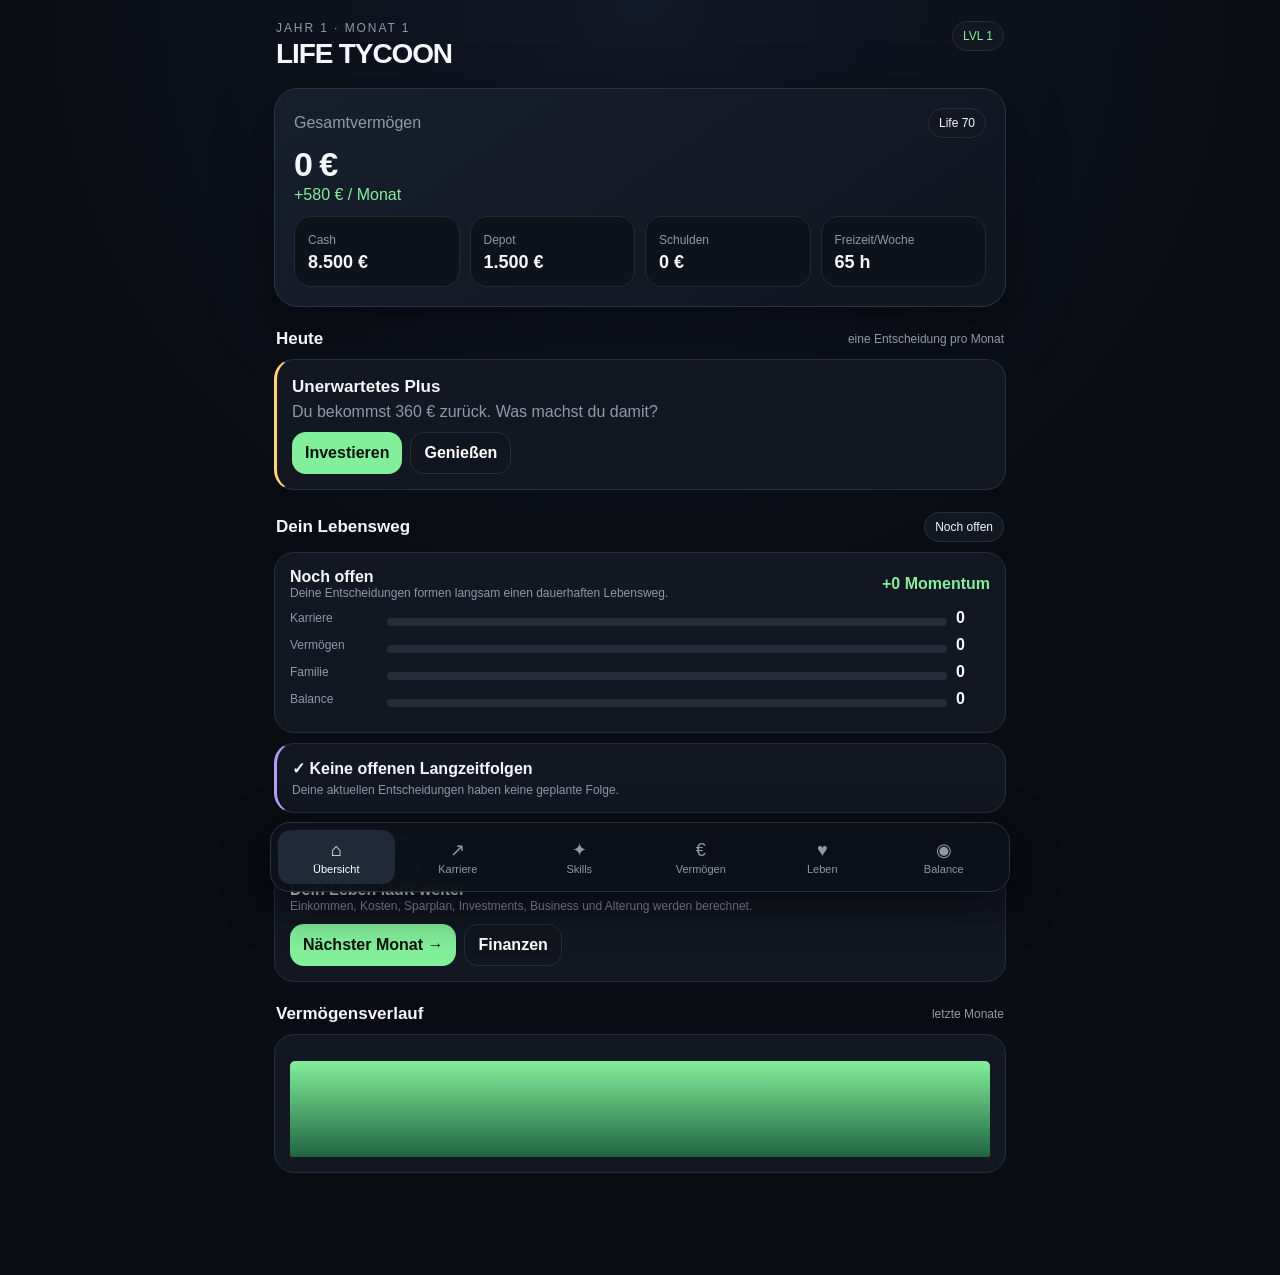
==== index.html @ 1561cd6b "Add files via upload" ====
<!doctype html><html lang="de"><head><meta charset="utf-8"><meta name="viewport" content="width=device-width,initial-scale=1,viewport-fit=cover"><meta name="theme-color" content="#090c12"><meta name="apple-mobile-web-app-capable" content="yes"><title>Life Tycoon v1.0</title><link rel="stylesheet" href="style.css"></head><body><div class="toast" id="toast"></div><main class="app"><header class="top"><div><div class="eyebrow" id="period">Jahr 1 · Monat 1</div><div class="brand">LIFE TYCOON</div></div><div class="pill level" id="lvl">LVL 1</div></header>
<section id="overview" class="view active"><div class="hero"><div class="heroTop"><span class="mut">Gesamtvermögen</span><span class="pill" id="lifeScore">Life 70</span></div><div class="big" id="net">0 €</div><div id="cashflow" class="positive">+0 € / Monat</div><div class="grid"><div class="metric"><span class="small">Cash</span><b id="cash">0 €</b></div><div class="metric"><span class="small">Depot</span><b id="invest">0 €</b></div><div class="metric"><span class="small">Schulden</span><b id="debt">0 €</b></div><div class="metric"><span class="small">Freizeit/Woche</span><b id="free">0 h</b></div></div></div><div class="section"><div class="title"><h2>Heute</h2><span class="small">eine Entscheidung pro Monat</span></div><div class="card event" id="eventCard"></div></div><div class="section"><div class="title"><h2>Dein Lebensweg</h2><span class="pill" id="pathName">Offen</span></div><div class="card" id="pathCard"></div><div class="card chain" id="consequenceCard"></div></div><div class="section"><div class="title"><h2>Monat abschließen</h2><span class="small" id="monthHint"></span></div><div class="card"><div class="row"><div><b>Dein Leben läuft weiter</b><div class="small">Einkommen, Kosten, Sparplan, Investments, Business und Alterung werden berechnet.</div></div></div><div class="actions"><button class="btn primary" onclick="nextMonth()">Nächster Monat →</button><button class="btn ghost" onclick="openFinance()">Finanzen</button></div></div></div><div class="section"><div class="title"><h2>Vermögensverlauf</h2><span class="small">letzte Monate</span></div><div class="card"><div class="chart" id="chart"></div></div></div></section>
<section id="career" class="view"><div class="title"><h2>Karriere</h2><button class="btn ghost" onclick="careerAction()">Monatsaktion</button></div><div class="card"><div class="row"><div><div class="small">Position</div><b id="job"></b></div><div class="pill" id="salary"></div></div><div class="row"><span class="small">Leistung</span><b id="perf"></b></div><div class="bar"><i id="perfBar"></i></div><div class="row"><span class="small">Karrierestress</span><b id="careerStress"></b></div><div class="actions"><button class="btn blue" onclick="askPromotion()">Beförderung prüfen</button><button class="btn ghost" onclick="jobOffer()">Jobmarkt</button></div></div><div class="section"><div class="title"><h2>Aktuelle Anforderungen</h2></div><div class="card" id="requirements"></div></div></section>
<section id="skills" class="view"><div class="title"><h2>Skills & Bildung</h2><span class="pill" id="sp"></span></div><div class="card"><div class="row"><div><b>Lernplan</b><div class="small">Zeit pro Woche für Weiterbildung</div></div><select id="studyHours" onchange="setStudyHours(this.value)" style="background:#0b1017;color:white;border:1px solid #2a3545;border-radius:10px;padding:8px"><option>0</option><option>2</option><option>4</option><option>6</option><option>8</option><option>10</option><option>12</option></select></div><div class="bar"><i id="studyBar"></i></div><div class="small" id="studyText" style="margin-top:7px"></div></div><div class="skillgrid" id="skillGrid"></div><div class="section"><div class="title"><h2>Kurse</h2></div><div class="card"><div class="moneyline"><span>Online-Kurs</span><b>190 € · +1 SP</b></div><div class="actions"><button class="btn" onclick="course(190,1,10)">Belegen</button></div></div><div class="card"><div class="moneyline"><span>Fachlehrgang</span><b>790 € · +3 SP</b></div><div class="actions"><button class="btn" onclick="course(790,3,25)">Belegen</button></div></div></div></section>
<section id="wealth" class="view"><div class="title"><h2>Vermögen</h2><button class="btn ghost" onclick="openFinance()">Geld bewegen</button></div><div class="card"><div class="moneyline"><span>Cash</span><b id="wCash"></b></div><div class="moneyline"><span>Depot</span><b id="wInvest"></b></div><div class="moneyline"><span>Fahrzeuge/Immobilien</span><b id="wAssets"></b></div><div class="moneyline"><span>Schulden</span><b class="danger" id="wDebt"></b></div></div><div class="section"><div class="title"><h2>Investieren</h2></div><div class="card"><div class="row"><div><b>Monatlicher Sparplan</b><div class="small">simulierte Rendite, kein reales Finanzprodukt</div></div><b id="plan"></b></div><div class="actions"><button class="btn" onclick="setPlan()">Sparplan ändern</button><button class="btn ghost" onclick="setRisk()">Risiko wählen</button></div></div></div><div class="section"><div class="title"><h2>Nebenverdienst & Business</h2></div><div id="businessArea"></div></div></section>
<section id="life" class="view"><div class="title"><h2>Leben</h2><span class="pill" id="age"></span></div><div class="card"><div class="row"><div><div class="small">Beziehungsstatus</div><b id="relation"></b></div><div class="pill" id="relScore"></div></div><div class="row"><span class="small">Kinder</span><b id="kids"></b></div><div class="row"><span class="small">Lebensqualität</span><b id="quality"></b></div><div class="actions"><button class="btn" onclick="relationshipAction()">Beziehung</button><button class="btn ghost" onclick="familyAction()">Familie</button></div></div><div class="section"><div class="title"><h2>Lebenschronik</h2></div><div class="card" id="chronicle"></div></div></section>
<section id="balance" class="view"><div class="title"><h2>Balance</h2><span class="pill" id="balanceScore"></span></div><div class="grid"><div class="metric"><span class="small">Gesundheit</span><b id="health"></b></div><div class="metric"><span class="small">Fitness</span><b id="fitness"></b></div><div class="metric"><span class="small">Energie</span><b id="energy"></b></div><div class="metric"><span class="small">Stress</span><b id="stress"></b></div></div><div class="section"><div class="card"><div class="subhead">168 Stunden pro Woche</div><div id="timeBudget"></div></div></div><div class="section"><div class="title"><h2>Balance-Aktion</h2></div><div class="actions"><button class="btn" onclick="balanceAction('sport')">🏋️ Training</button><button class="btn" onclick="balanceAction('sleep')">😴 Schlaf</button><button class="btn" onclick="balanceAction('friends')">🎉 Freizeit</button><button class="btn blue" onclick="balanceAction('vacation')">🌴 Kurzurlaub</button></div></div></section></main>
<nav class="nav"><button class="active" data-v="overview" onclick="showView(this)"><span>⌂</span>Übersicht</button><button data-v="career" onclick="showView(this)"><span>↗</span>Karriere</button><button data-v="skills" onclick="showView(this)"><span>✦</span>Skills</button><button data-v="wealth" onclick="showView(this)"><span>€</span>Vermögen</button><button data-v="life" onclick="showView(this)"><span>♥</span>Leben</button><button data-v="balance" onclick="showView(this)"><span>◉</span>Balance</button></nav>
<div class="modal" id="modal"><div class="sheet"><div class="row"><h2 id="modalTitle">Bearbeiten</h2><button class="btn ghost" onclick="closeModal()">✕</button></div><div id="modalBody"></div></div></div>
<script src="part1.js"></script><script src="part2.js"></script><script src="part3.js"></script></body></html>
---- style.css ----
:root{--bg:#090c12;--card:#121722;--card2:#171e2b;--line:#252e3d;--txt:#f5f7fb;--mut:#8e99aa;--green:#82ef9a;--blue:#7cb7ff;--gold:#ffd56a;--red:#ff7d88;--purple:#b69cff}*{box-sizing:border-box}html,body{margin:0;background:radial-gradient(circle at top,#111827 0,#090c12 42%);color:var(--txt);font-family:-apple-system,BlinkMacSystemFont,"SF Pro Text","Segoe UI",sans-serif;min-height:100%}body{padding:env(safe-area-inset-top) 0 env(safe-area-inset-bottom)}button,input,select{font:inherit}.app{max-width:760px;margin:auto;padding:16px 14px 92px}.top{display:flex;justify-content:space-between;align-items:flex-start;gap:10px;margin:5px 2px 18px}.eyebrow{font-size:12px;color:var(--mut);text-transform:uppercase;letter-spacing:.16em}.brand{font-weight:850;font-size:28px;letter-spacing:-.04em;margin-top:3px}.pill{border:1px solid var(--line);background:#121722;padding:7px 10px;border-radius:999px;font-size:12px}.level{color:var(--green)}.hero{background:linear-gradient(145deg,#171f2d,#10151f);border:1px solid #293448;border-radius:24px;padding:19px;box-shadow:0 20px 60px #0006}.heroTop{display:flex;justify-content:space-between;align-items:center}.big{font-size:34px;font-weight:850;letter-spacing:-.045em;margin:7px 0 2px}.mut{color:var(--mut)}.positive{color:var(--green)}.negative{color:var(--red)}.grid{display:grid;grid-template-columns:repeat(2,1fr);gap:10px;margin-top:12px}.metric{background:#0d121b;border:1px solid #202a39;border-radius:17px;padding:13px}.metric b{font-size:18px;display:block;margin-top:4px}.section{margin-top:22px}.title{display:flex;align-items:center;justify-content:space-between;margin:0 2px 10px}.title h2{font-size:17px;margin:0}.small{font-size:12px;color:var(--mut)}.card{background:var(--card);border:1px solid var(--line);border-radius:20px;padding:15px;margin-bottom:10px}.row{display:flex;justify-content:space-between;align-items:center;gap:12px}.row+.row{margin-top:11px}.bar{height:8px;background:#252d3a;border-radius:999px;overflow:hidden;margin-top:8px}.bar i{display:block;height:100%;background:linear-gradient(90deg,var(--blue),var(--purple));border-radius:999px}.btn{border:0;border-radius:14px;background:#232d3d;color:#fff;padding:11px 13px;font-weight:720;cursor:pointer}.btn.primary{background:var(--green);color:#07110a}.btn.blue{background:#233f64;color:#cce2ff}.btn.red{background:#4a2328;color:#ffc7cc}.btn.ghost{background:#10151f;border:1px solid var(--line)}.btn:disabled{opacity:.4}.actions{display:flex;gap:8px;flex-wrap:wrap;margin-top:11px}.nav{position:fixed;z-index:10;left:50%;bottom:max(8px,env(safe-area-inset-bottom));transform:translateX(-50%);width:min(calc(100% - 18px),740px);display:flex;gap:5px;overflow-x:auto;background:#0c1119eF;backdrop-filter:blur(18px);border:1px solid #273142;padding:7px;border-radius:20px;box-shadow:0 12px 45px #000a}.nav button{flex:1 0 68px;border:0;background:transparent;color:#8e99aa;border-radius:13px;padding:9px 5px;font-size:11px}.nav button.active{background:#202938;color:#fff}.nav span{display:block;font-size:18px;margin-bottom:2px}.view{display:none}.view.active{display:block}.event{border-left:3px solid var(--gold)}.event h3{margin:2px 0 6px;font-size:17px}.tag{display:inline-block;font-size:11px;padding:5px 8px;border-radius:999px;background:#212a38;color:#b8c3d3;margin-right:5px}.skillgrid{display:grid;grid-template-columns:1fr 1fr;gap:9px}.skill{background:#0e141e;border:1px solid var(--line);border-radius:16px;padding:12px}.skill.lock{opacity:.52}.skill .num{font-weight:800;color:var(--blue)}.moneyline{display:flex;justify-content:space-between;padding:8px 0;border-bottom:1px solid #202734}.moneyline:last-child{border:0}.modal{position:fixed;z-index:40;inset:0;background:#000a;display:none;align-items:flex-end;justify-content:center}.modal.show{display:flex}.sheet{width:min(100%,760px);max-height:86vh;overflow:auto;background:#111722;border:1px solid #2a3445;border-radius:24px 24px 0 0;padding:18px 16px calc(18px + env(safe-area-inset-bottom))}.sheet h2{margin:0 0 12px}.field{margin:10px 0}.field label{font-size:12px;color:var(--mut);display:block;margin-bottom:5px}.field input,.field select{width:100%;background:#0b1017;color:#fff;border:1px solid #2a3545;border-radius:13px;padding:12px}.toast{position:fixed;z-index:60;top:calc(10px + env(safe-area-inset-top));left:50%;transform:translate(-50%,-20px);opacity:0;pointer-events:none;background:#eef6f0;color:#07100a;padding:10px 14px;border-radius:13px;font-weight:700;transition:.2s}.toast.show{opacity:1;transform:translate(-50%,0)}.chart{display:flex;align-items:end;height:96px;gap:6px;margin-top:11px}.chart i{flex:1;background:linear-gradient(var(--green),#1e6540);border-radius:5px 5px 2px 2px;min-height:5px}.subhead{font-size:13px;color:#cad3df;font-weight:720;margin:12px 0 7px}.danger{color:var(--red)}.gold{color:var(--gold)}.blue{color:var(--blue)}.pathrow{display:grid;grid-template-columns:88px 1fr 34px;gap:9px;align-items:center;margin:9px 0}.chain{border-left:3px solid var(--purple)}.momentum{font-weight:800}.soft{color:#cbd5e1}@media(min-width:600px){.grid{grid-template-columns:repeat(4,1fr)}.skillgrid{grid-template-columns:repeat(3,1fr)}}
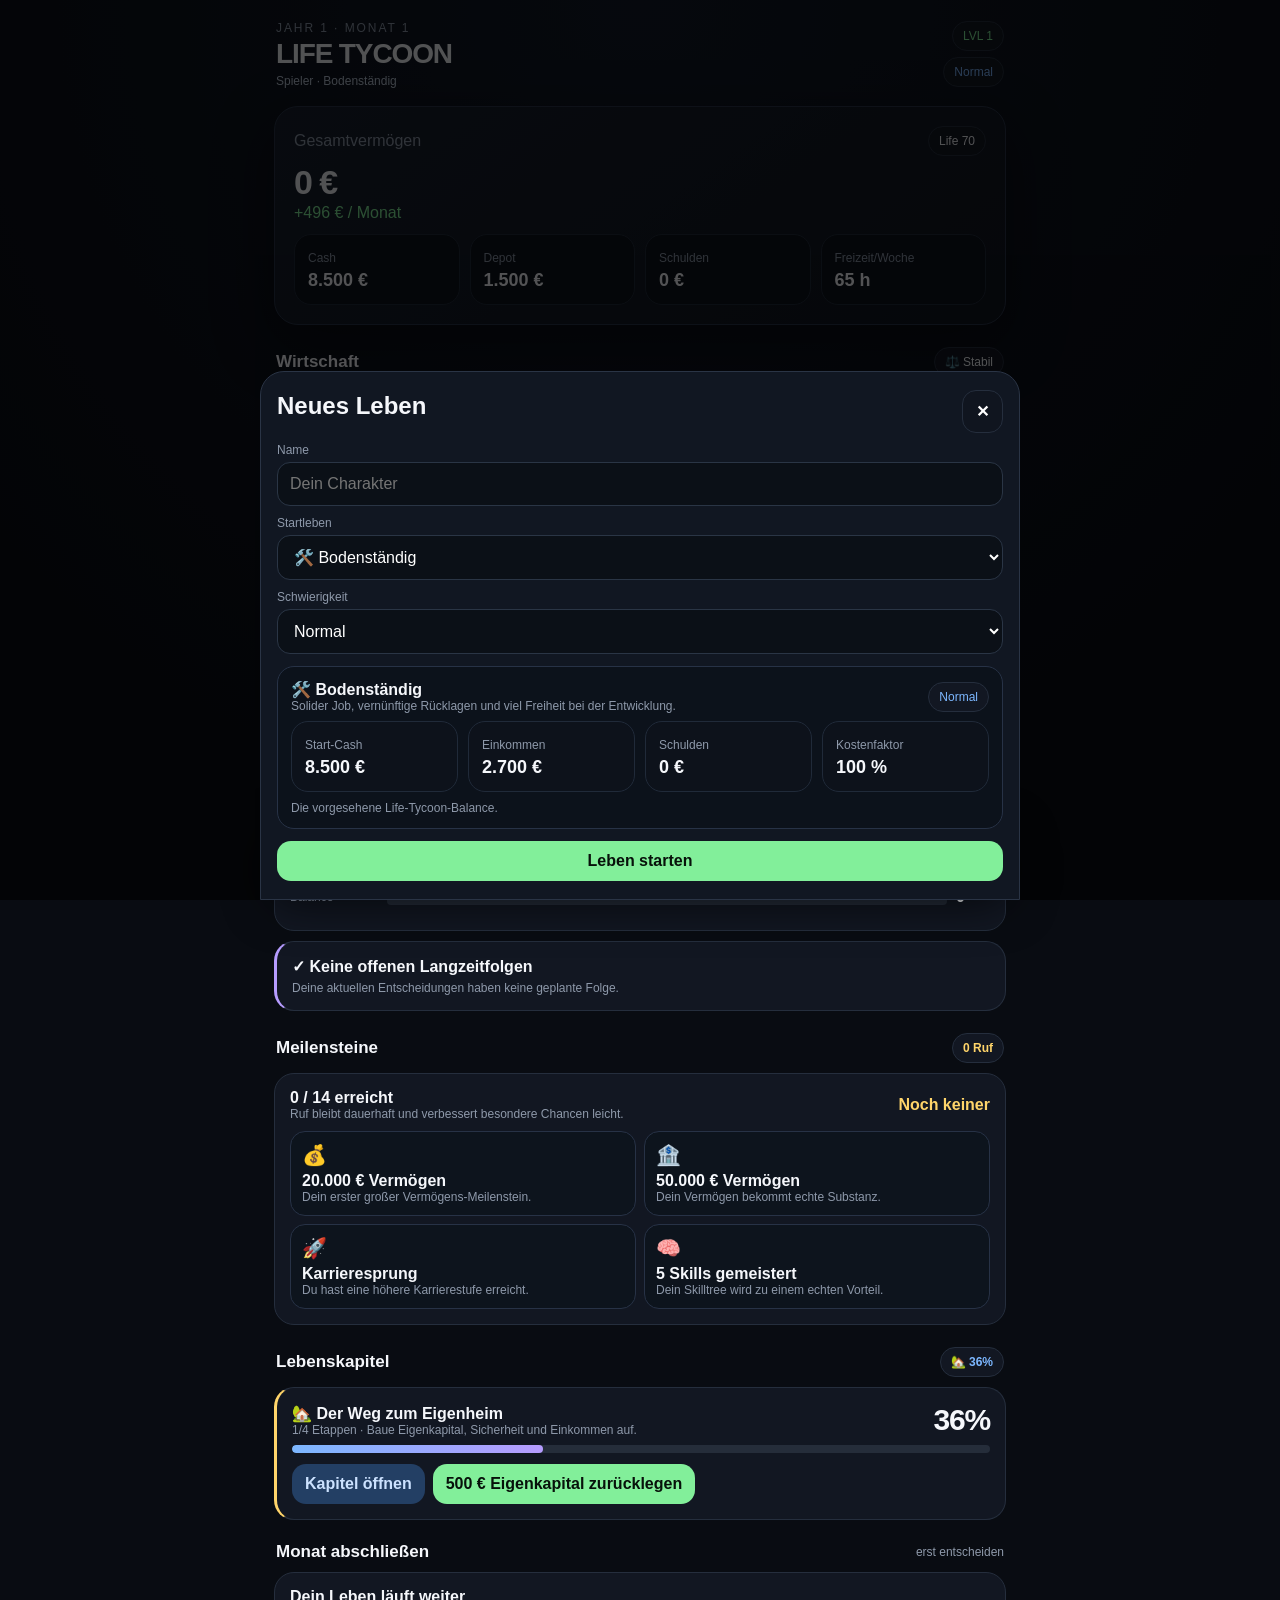
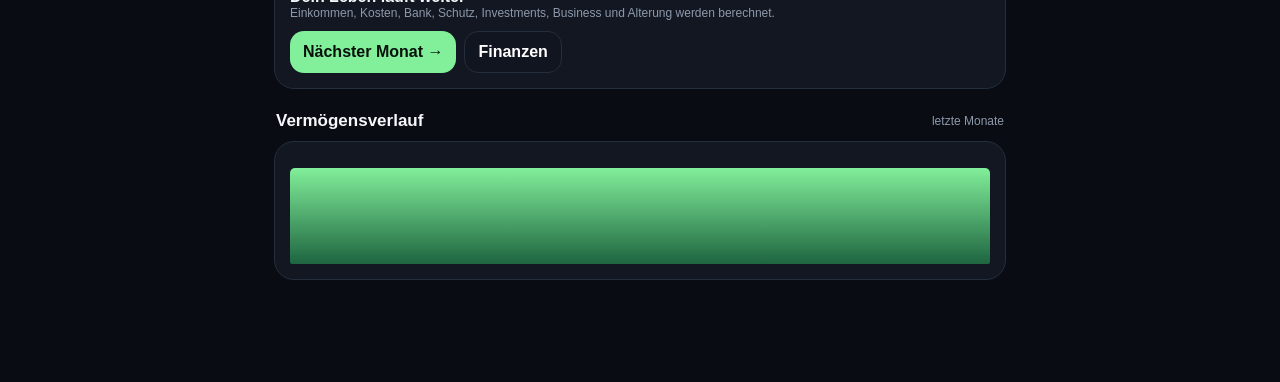
==== commit 5c902069: "Add files via upload" ====
--- a/index.html
+++ b/index.html
@@ -1,10 +1,197 @@
-<!doctype html><html lang="de"><head><meta charset="utf-8"><meta name="viewport" content="width=device-width,initial-scale=1,viewport-fit=cover"><meta name="theme-color" content="#090c12"><meta name="apple-mobile-web-app-capable" content="yes"><title>Life Tycoon v1.0</title><link rel="stylesheet" href="style.css"></head><body><div class="toast" id="toast"></div><main class="app"><header class="top"><div><div class="eyebrow" id="period">Jahr 1 · Monat 1</div><div class="brand">LIFE TYCOON</div></div><div class="pill level" id="lvl">LVL 1</div></header>
-<section id="overview" class="view active"><div class="hero"><div class="heroTop"><span class="mut">Gesamtvermögen</span><span class="pill" id="lifeScore">Life 70</span></div><div class="big" id="net">0 €</div><div id="cashflow" class="positive">+0 € / Monat</div><div class="grid"><div class="metric"><span class="small">Cash</span><b id="cash">0 €</b></div><div class="metric"><span class="small">Depot</span><b id="invest">0 €</b></div><div class="metric"><span class="small">Schulden</span><b id="debt">0 €</b></div><div class="metric"><span class="small">Freizeit/Woche</span><b id="free">0 h</b></div></div></div><div class="section"><div class="title"><h2>Heute</h2><span class="small">eine Entscheidung pro Monat</span></div><div class="card event" id="eventCard"></div></div><div class="section"><div class="title"><h2>Dein Lebensweg</h2><span class="pill" id="pathName">Offen</span></div><div class="card" id="pathCard"></div><div class="card chain" id="consequenceCard"></div></div><div class="section"><div class="title"><h2>Monat abschließen</h2><span class="small" id="monthHint"></span></div><div class="card"><div class="row"><div><b>Dein Leben läuft weiter</b><div class="small">Einkommen, Kosten, Sparplan, Investments, Business und Alterung werden berechnet.</div></div></div><div class="actions"><button class="btn primary" onclick="nextMonth()">Nächster Monat →</button><button class="btn ghost" onclick="openFinance()">Finanzen</button></div></div></div><div class="section"><div class="title"><h2>Vermögensverlauf</h2><span class="small">letzte Monate</span></div><div class="card"><div class="chart" id="chart"></div></div></div></section>
+<!doctype html><html lang="de"><head><meta charset="utf-8"><meta name="viewport" content="width=device-width,initial-scale=1,viewport-fit=cover"><meta name="theme-color" content="#090c12"><meta name="apple-mobile-web-app-capable" content="yes"><title>Life Tycoon v1.6</title><style>
+:root{--bg:#090c12;--card:#121722;--card2:#171e2b;--line:#252e3d;--txt:#f5f7fb;--mut:#8e99aa;--green:#82ef9a;--blue:#7cb7ff;--gold:#ffd56a;--red:#ff7d88;--purple:#b69cff}*{box-sizing:border-box}html,body{margin:0;background:radial-gradient(circle at top,#111827 0,#090c12 42%);color:var(--txt);font-family:-apple-system,BlinkMacSystemFont,"SF Pro Text","Segoe UI",sans-serif;min-height:100%}body{padding:env(safe-area-inset-top) 0 env(safe-area-inset-bottom)}button,input,select{font:inherit}.app{max-width:760px;margin:auto;padding:16px 14px 92px}.top{display:flex;justify-content:space-between;align-items:flex-start;gap:10px;margin:5px 2px 18px}.eyebrow{font-size:12px;color:var(--mut);text-transform:uppercase;letter-spacing:.16em}.brand{font-weight:850;font-size:28px;letter-spacing:-.04em;margin-top:3px}.pill{border:1px solid var(--line);background:#121722;padding:7px 10px;border-radius:999px;font-size:12px}.level{color:var(--green)}.hero{background:linear-gradient(145deg,#171f2d,#10151f);border:1px solid #293448;border-radius:24px;padding:19px;box-shadow:0 20px 60px #0006}.heroTop{display:flex;justify-content:space-between;align-items:center}.big{font-size:34px;font-weight:850;letter-spacing:-.045em;margin:7px 0 2px}.mut{color:var(--mut)}.positive{color:var(--green)}.negative{color:var(--red)}.grid{display:grid;grid-template-columns:repeat(2,1fr);gap:10px;margin-top:12px}.metric{background:#0d121b;border:1px solid #202a39;border-radius:17px;padding:13px}.metric b{font-size:18px;display:block;margin-top:4px}.section{margin-top:22px}.title{display:flex;align-items:center;justify-content:space-between;margin:0 2px 10px}.title h2{font-size:17px;margin:0}.small{font-size:12px;color:var(--mut)}.card{background:var(--card);border:1px solid var(--line);border-radius:20px;padding:15px;margin-bottom:10px}.row{display:flex;justify-content:space-between;align-items:center;gap:12px}.row+.row{margin-top:11px}.bar{height:8px;background:#252d3a;border-radius:999px;overflow:hidden;margin-top:8px}.bar i{display:block;height:100%;background:linear-gradient(90deg,var(--blue),var(--purple));border-radius:999px}.btn{border:0;border-radius:14px;background:#232d3d;color:#fff;padding:11px 13px;font-weight:720;cursor:pointer}.btn.primary{background:var(--green);color:#07110a}.btn.blue{background:#233f64;color:#cce2ff}.btn.red{background:#4a2328;color:#ffc7cc}.btn.ghost{background:#10151f;border:1px solid var(--line)}.btn:disabled{opacity:.4}.actions{display:flex;gap:8px;flex-wrap:wrap;margin-top:11px}.nav{position:fixed;z-index:10;left:50%;bottom:max(8px,env(safe-area-inset-bottom));transform:translateX(-50%);width:min(calc(100% - 18px),740px);display:flex;gap:5px;overflow-x:auto;background:#0c1119eF;backdrop-filter:blur(18px);border:1px solid #273142;padding:7px;border-radius:20px;box-shadow:0 12px 45px #000a}.nav button{flex:1 0 68px;border:0;background:transparent;color:#8e99aa;border-radius:13px;padding:9px 5px;font-size:11px}.nav button.active{background:#202938;color:#fff}.nav span{display:block;font-size:18px;margin-bottom:2px}.view{display:none}.view.active{display:block}.event{border-left:3px solid var(--gold)}.event h3{margin:2px 0 6px;font-size:17px}.tag{display:inline-block;font-size:11px;padding:5px 8px;border-radius:999px;background:#212a38;color:#b8c3d3;margin-right:5px}.skillgrid{display:grid;grid-template-columns:1fr 1fr;gap:9px}.skill{background:#0e141e;border:1px solid var(--line);border-radius:16px;padding:12px}.skill.lock{opacity:.52}.skill .num{font-weight:800;color:var(--blue)}.moneyline{display:flex;justify-content:space-between;padding:8px 0;border-bottom:1px solid #202734}.moneyline:last-child{border:0}.modal{position:fixed;z-index:40;inset:0;background:#000a;display:none;align-items:flex-end;justify-content:center}.modal.show{display:flex}.sheet{width:min(100%,760px);max-height:86vh;overflow:auto;background:#111722;border:1px solid #2a3445;border-radius:24px 24px 0 0;padding:18px 16px calc(18px + env(safe-area-inset-bottom))}.sheet h2{margin:0 0 12px}.field{margin:10px 0}.field label{font-size:12px;color:var(--mut);display:block;margin-bottom:5px}.field input,.field select{width:100%;background:#0b1017;color:#fff;border:1px solid #2a3545;border-radius:13px;padding:12px}.toast{position:fixed;z-index:60;top:calc(10px + env(safe-area-inset-top));left:50%;transform:translate(-50%,-20px);opacity:0;pointer-events:none;background:#eef6f0;color:#07100a;padding:10px 14px;border-radius:13px;font-weight:700;transition:.2s}.toast.show{opacity:1;transform:translate(-50%,0)}.chart{display:flex;align-items:end;height:96px;gap:6px;margin-top:11px}.chart i{flex:1;background:linear-gradient(var(--green),#1e6540);border-radius:5px 5px 2px 2px;min-height:5px}.subhead{font-size:13px;color:#cad3df;font-weight:720;margin:12px 0 7px}.danger{color:var(--red)}.gold{color:var(--gold)}.blue{color:var(--blue)}.pathrow{display:grid;grid-template-columns:88px 1fr 34px;gap:9px;align-items:center;margin:9px 0}.chain{border-left:3px solid var(--purple)}.momentum{font-weight:800}.soft{color:#cbd5e1}.milestonegrid{display:grid;grid-template-columns:repeat(2,1fr);gap:8px;margin-top:10px}.badge{background:#0d141d;border:1px solid #273246;border-radius:15px;padding:11px}.badge.done{border-color:#4f6b50;background:#101a16}.badge .ico{font-size:20px;display:block;margin-bottom:5px}.rare{border-left:3px solid var(--purple);box-shadow:inset 0 0 24px #6f52a51a}.legacy{color:var(--gold);font-weight:800}.chapterHero{background:linear-gradient(145deg,#182238,#111722);border:1px solid #31405b;border-radius:22px;padding:16px}.chapterList{display:grid;grid-template-columns:1fr 1fr;gap:9px}.chapterCard{background:#0e141e;border:1px solid var(--line);border-radius:17px;padding:13px}.chapterCard.active{border-color:#6986ba;box-shadow:inset 0 0 22px #527bb61d}.chapterCard.done{border-color:#4d7258;background:#101a16}.stage{display:grid;grid-template-columns:24px 1fr 42px;gap:8px;align-items:center;padding:8px 0;border-bottom:1px solid #202734}.stage:last-child{border:0}.stage .check{width:22px;height:22px;border-radius:50%;display:grid;place-items:center;background:#232d3d;font-size:11px}.stage.done .check{background:#1f5b37;color:#b8ffc9}.chapterProgress{font-size:30px;font-weight:850;letter-spacing:-.04em}.focus{color:var(--blue);font-weight:800}.endgame{border-left:3px solid var(--gold)}
+.topbadges{display:flex;flex-direction:column;align-items:flex-end;gap:6px}.identity{margin-top:4px;color:#b9c5d6;font-size:12px}.originCard{border-left:3px solid var(--blue)}.originGrid{display:grid;grid-template-columns:1fr 1fr;gap:8px;margin-top:10px}.originMini{background:#0d141d;border:1px solid #273246;border-radius:14px;padding:10px}.originMini b{display:block;margin-bottom:3px}.difficulty.easy{color:var(--green)}.difficulty.normal{color:var(--blue)}.difficulty.hard{color:var(--gold)}.difficulty.hardcore{color:var(--red)}.setupPreview{background:#0c121b;border:1px solid #273246;border-radius:17px;padding:13px;margin:12px 0}.setupPreview .grid{margin-top:8px}.warningBox{border:1px solid #5a3b3f;background:#25181b;border-radius:14px;padding:10px;color:#ffc8ce;font-size:12px}
+
+.worldHero{background:linear-gradient(145deg,#172031,#101722);border:1px solid #33445c;border-radius:22px;padding:16px}.macrogrid{display:grid;grid-template-columns:repeat(2,1fr);gap:9px;margin-top:11px}.signal{border:1px solid #293449;background:#0d141e;border-radius:14px;padding:10px}.signal.good{border-color:#315a3d}.signal.warn{border-color:#63552f}.signal.bad{border-color:#63343a}.signal b{display:block;margin-top:3px}.worldline{display:grid;grid-template-columns:1fr auto;gap:10px;align-items:center;padding:9px 0;border-bottom:1px solid #202734}.worldline:last-child{border:0}.trend{font-weight:850}.trend.up{color:var(--green)}.trend.down{color:var(--red)}.trend.flat{color:var(--gold)}.worldNews{border-left:3px solid var(--blue)}
+@media(min-width:600px){.grid{grid-template-columns:repeat(4,1fr)}.skillgrid{grid-template-columns:repeat(3,1fr)}}
+
+/* v1.5 Besitz & Lebensstandard */
+.assetHero{background:linear-gradient(135deg,#172033,#101621);border:1px solid #2c3850;border-radius:22px;padding:16px;margin-bottom:12px}.assetHero .score{font-size:34px;font-weight:900;letter-spacing:-.05em}.marketGrid{display:grid;grid-template-columns:repeat(2,minmax(0,1fr));gap:10px}.marketCard{background:var(--card);border:1px solid var(--line);border-radius:18px;padding:13px;display:flex;flex-direction:column;gap:8px}.marketCard.owned{border-color:#4569a3;background:linear-gradient(180deg,#172338,#121722)}.marketCard .ico{font-size:30px}.marketCard .price{font-size:20px;font-weight:850}.assetList{display:grid;gap:10px}.assetItem{background:var(--card);border:1px solid var(--line);border-radius:18px;padding:13px}.assetItem .assetTop{display:flex;justify-content:space-between;gap:10px;align-items:flex-start}.statusDots{display:flex;gap:4px;margin-top:7px}.statusDots i{width:8px;height:8px;border-radius:50%;background:#2b3445}.statusDots i.on{background:var(--gold)}.lifestyleRow{display:grid;grid-template-columns:repeat(4,1fr);gap:7px}.lifeTier{border:1px solid var(--line);background:var(--card2);color:var(--txt);padding:10px 5px;border-radius:14px;font-size:11px;text-align:center}.lifeTier.active{border-color:#7cb7ff;background:#17263d}.loanTag{font-size:11px;color:var(--gold)}.condition{height:6px;border-radius:99px;background:#262f40;overflow:hidden;margin-top:6px}.condition i{display:block;height:100%;background:linear-gradient(90deg,#ff7d88,#ffd56a,#82ef9a)}.assetActions{display:flex;flex-wrap:wrap;gap:7px;margin-top:10px}.assetActions .btn{padding:8px 10px;font-size:12px}.upgrades{display:flex;flex-wrap:wrap;gap:6px;margin-top:8px}.upgradeTag{font-size:10px;border:1px solid #33405a;border-radius:999px;padding:4px 7px;color:#bdc8d9}.luxury{color:var(--gold)}
+@media(max-width:430px){.marketGrid{grid-template-columns:1fr}.lifestyleRow{grid-template-columns:repeat(2,1fr)}}
+/* v1.6 Bank, Bonität, Schutz */
+.bankHero{background:linear-gradient(145deg,#17233a,#101722);border:1px solid #334a70;border-radius:22px;padding:16px}.scoreRing{width:84px;height:84px;border-radius:50%;display:grid;place-items:center;background:conic-gradient(var(--green) calc(var(--score)*1%),#253047 0);position:relative}.scoreRing:after{content:"";position:absolute;inset:7px;border-radius:50%;background:#111722}.scoreRing b{position:relative;z-index:1;font-size:22px}.bankGrid{display:grid;grid-template-columns:repeat(2,1fr);gap:9px}.bankTile{background:#0d141e;border:1px solid #293449;border-radius:15px;padding:11px}.bankTile b{display:block;margin-top:3px}.policy{display:flex;justify-content:space-between;gap:10px;align-items:center;padding:11px 0;border-bottom:1px solid #202734}.policy:last-child{border:0}.policy.on b{color:var(--green)}.creditExcellent{color:var(--green)}.creditGood{color:var(--blue)}.creditFair{color:var(--gold)}.creditWeak{color:var(--red)}.reserveBar{height:9px;border-radius:999px;background:#263044;overflow:hidden}.reserveBar i{display:block;height:100%;background:linear-gradient(90deg,var(--blue),var(--green))}.shield{border-left:3px solid var(--blue)}
+</style></head><body><div class="toast" id="toast"></div><main class="app"><header class="top"><div><div class="eyebrow" id="period">Jahr 1 · Monat 1</div><div class="brand">LIFE TYCOON</div><div class="identity" id="identity">Dein Leben</div></div><div class="topbadges"><div class="pill level" id="lvl">LVL 1</div><div class="pill difficulty normal" id="difficultyPill">Normal</div></div></header>
+<section id="overview" class="view active"><div class="hero"><div class="heroTop"><span class="mut">Gesamtvermögen</span><span class="pill" id="lifeScore">Life 70</span></div><div class="big" id="net">0 €</div><div id="cashflow" class="positive">+0 € / Monat</div><div class="grid"><div class="metric"><span class="small">Cash</span><b id="cash">0 €</b></div><div class="metric"><span class="small">Depot</span><b id="invest">0 €</b></div><div class="metric"><span class="small">Schulden</span><b id="debt">0 €</b></div><div class="metric"><span class="small">Freizeit/Woche</span><b id="free">0 h</b></div></div></div><div class="section"><div class="title"><h2>Wirtschaft</h2><span class="pill" id="worldPill">Stabil</span></div><div class="card worldNews" id="worldMini"></div></div><div class="section"><div class="title"><h2>Heute</h2><span class="small">eine Entscheidung pro Monat</span></div><div class="card event" id="eventCard"></div></div><div class="section"><div class="title"><h2>Dein Lebensweg</h2><span class="pill" id="pathName">Offen</span></div><div class="card" id="pathCard"></div><div class="card chain" id="consequenceCard"></div></div><div class="section"><div class="title"><h2>Meilensteine</h2><span class="pill legacy" id="legacyPill">0 Ruf</span></div><div class="card" id="milestoneCard"></div></div><div class="section"><div class="title"><h2>Lebenskapitel</h2><span class="pill focus" id="chapterPill">Fokus</span></div><div class="card endgame" id="chapterMini"></div></div><div class="section"><div class="title"><h2>Monat abschließen</h2><span class="small" id="monthHint"></span></div><div class="card"><div class="row"><div><b>Dein Leben läuft weiter</b><div class="small">Einkommen, Kosten, Bank, Schutz, Investments, Business und Alterung werden berechnet.</div></div></div><div class="actions"><button class="btn primary" onclick="nextMonth()">Nächster Monat →</button><button class="btn ghost" onclick="openFinance()">Finanzen</button></div></div></div><div class="section"><div class="title"><h2>Vermögensverlauf</h2><span class="small">letzte Monate</span></div><div class="card"><div class="chart" id="chart"></div></div></div></section>
 <section id="career" class="view"><div class="title"><h2>Karriere</h2><button class="btn ghost" onclick="careerAction()">Monatsaktion</button></div><div class="card"><div class="row"><div><div class="small">Position</div><b id="job"></b></div><div class="pill" id="salary"></div></div><div class="row"><span class="small">Leistung</span><b id="perf"></b></div><div class="bar"><i id="perfBar"></i></div><div class="row"><span class="small">Karrierestress</span><b id="careerStress"></b></div><div class="actions"><button class="btn blue" onclick="askPromotion()">Beförderung prüfen</button><button class="btn ghost" onclick="jobOffer()">Jobmarkt</button></div></div><div class="section"><div class="title"><h2>Aktuelle Anforderungen</h2></div><div class="card" id="requirements"></div></div></section>
 <section id="skills" class="view"><div class="title"><h2>Skills & Bildung</h2><span class="pill" id="sp"></span></div><div class="card"><div class="row"><div><b>Lernplan</b><div class="small">Zeit pro Woche für Weiterbildung</div></div><select id="studyHours" onchange="setStudyHours(this.value)" style="background:#0b1017;color:white;border:1px solid #2a3545;border-radius:10px;padding:8px"><option>0</option><option>2</option><option>4</option><option>6</option><option>8</option><option>10</option><option>12</option></select></div><div class="bar"><i id="studyBar"></i></div><div class="small" id="studyText" style="margin-top:7px"></div></div><div class="skillgrid" id="skillGrid"></div><div class="section"><div class="title"><h2>Kurse</h2></div><div class="card"><div class="moneyline"><span>Online-Kurs</span><b>190 € · +1 SP</b></div><div class="actions"><button class="btn" onclick="course(190,1,10)">Belegen</button></div></div><div class="card"><div class="moneyline"><span>Fachlehrgang</span><b>790 € · +3 SP</b></div><div class="actions"><button class="btn" onclick="course(790,3,25)">Belegen</button></div></div></div></section>
-<section id="wealth" class="view"><div class="title"><h2>Vermögen</h2><button class="btn ghost" onclick="openFinance()">Geld bewegen</button></div><div class="card"><div class="moneyline"><span>Cash</span><b id="wCash"></b></div><div class="moneyline"><span>Depot</span><b id="wInvest"></b></div><div class="moneyline"><span>Fahrzeuge/Immobilien</span><b id="wAssets"></b></div><div class="moneyline"><span>Schulden</span><b class="danger" id="wDebt"></b></div></div><div class="section"><div class="title"><h2>Investieren</h2></div><div class="card"><div class="row"><div><b>Monatlicher Sparplan</b><div class="small">simulierte Rendite, kein reales Finanzprodukt</div></div><b id="plan"></b></div><div class="actions"><button class="btn" onclick="setPlan()">Sparplan ändern</button><button class="btn ghost" onclick="setRisk()">Risiko wählen</button></div></div></div><div class="section"><div class="title"><h2>Nebenverdienst & Business</h2></div><div id="businessArea"></div></div></section>
-<section id="life" class="view"><div class="title"><h2>Leben</h2><span class="pill" id="age"></span></div><div class="card"><div class="row"><div><div class="small">Beziehungsstatus</div><b id="relation"></b></div><div class="pill" id="relScore"></div></div><div class="row"><span class="small">Kinder</span><b id="kids"></b></div><div class="row"><span class="small">Lebensqualität</span><b id="quality"></b></div><div class="actions"><button class="btn" onclick="relationshipAction()">Beziehung</button><button class="btn ghost" onclick="familyAction()">Familie</button></div></div><div class="section"><div class="title"><h2>Lebenschronik</h2></div><div class="card" id="chronicle"></div></div></section>
-<section id="balance" class="view"><div class="title"><h2>Balance</h2><span class="pill" id="balanceScore"></span></div><div class="grid"><div class="metric"><span class="small">Gesundheit</span><b id="health"></b></div><div class="metric"><span class="small">Fitness</span><b id="fitness"></b></div><div class="metric"><span class="small">Energie</span><b id="energy"></b></div><div class="metric"><span class="small">Stress</span><b id="stress"></b></div></div><div class="section"><div class="card"><div class="subhead">168 Stunden pro Woche</div><div id="timeBudget"></div></div></div><div class="section"><div class="title"><h2>Balance-Aktion</h2></div><div class="actions"><button class="btn" onclick="balanceAction('sport')">🏋️ Training</button><button class="btn" onclick="balanceAction('sleep')">😴 Schlaf</button><button class="btn" onclick="balanceAction('friends')">🎉 Freizeit</button><button class="btn blue" onclick="balanceAction('vacation')">🌴 Kurzurlaub</button></div></div></section></main>
-<nav class="nav"><button class="active" data-v="overview" onclick="showView(this)"><span>⌂</span>Übersicht</button><button data-v="career" onclick="showView(this)"><span>↗</span>Karriere</button><button data-v="skills" onclick="showView(this)"><span>✦</span>Skills</button><button data-v="wealth" onclick="showView(this)"><span>€</span>Vermögen</button><button data-v="life" onclick="showView(this)"><span>♥</span>Leben</button><button data-v="balance" onclick="showView(this)"><span>◉</span>Balance</button></nav>
+<section id="wealth" class="view"><div class="title"><h2>Vermögen</h2><button class="btn ghost" onclick="openFinance()">Geld bewegen</button></div><div class="card"><div class="moneyline"><span>Cash</span><b id="wCash"></b></div><div class="moneyline"><span>Depot</span><b id="wInvest"></b></div><div class="moneyline"><span>Besitz & Sachwerte</span><b id="wAssets"></b></div><div class="moneyline"><span>Schulden</span><b class="danger" id="wDebt"></b></div></div><div class="section"><div class="title"><h2>Investieren</h2></div><div class="card"><div class="row"><div><b>Monatlicher Sparplan</b><div class="small">simulierte Rendite, kein reales Finanzprodukt</div></div><b id="plan"></b></div><div class="actions"><button class="btn" onclick="setPlan()">Sparplan ändern</button><button class="btn ghost" onclick="setRisk()">Risiko wählen</button></div></div></div><div class="section"><div class="title"><h2>Nebenverdienst & Business</h2></div><div id="businessArea"></div></div><div class="section"><div class="title"><h2>Besitz & Lebensstandard</h2><span class="pill" id="lifestylePill"></span></div><div class="assetHero" id="assetHero"></div><div id="ownedAssets" class="assetList"></div></div><div class="section"><div class="title"><h2>Fahrzeugmarkt</h2><span class="small">Preise reagieren auf Inflation</span></div><div class="marketGrid" id="vehicleMarket"></div></div><div class="section"><div class="title"><h2>Wohnmarkt</h2><span class="small">Preise folgen dem Immobilienindex</span></div><div class="marketGrid" id="homeMarket"></div></div></section>
+<section id="bank" class="view"><div class="title"><h2>Bank & Schutz</h2><span class="pill" id="creditPill"></span></div><div class="bankHero"><div class="row"><div><div class="small">Bonität</div><div class="big" id="creditLabel" style="font-size:29px"></div><div class="mut" id="creditHint"></div></div><div class="scoreRing" id="creditRing" style="--score:65"><b id="creditScore"></b></div></div><div class="bankGrid" style="margin-top:13px"><div class="bankTile"><span class="small">Kreditzins aktuell</span><b id="creditRate"></b></div><div class="bankTile"><span class="small">Kredit-Spielraum</span><b id="creditLimit"></b></div><div class="bankTile"><span class="small">Notgroschen</span><b id="reserveAmount"></b></div><div class="bankTile"><span class="small">Schuldendienst</span><b id="debtService"></b></div></div></div><div class="section"><div class="title"><h2>Notgroschen</h2><span class="small">geschützt vor Alltagsausgaben</span></div><div class="card"><div class="row"><div><b id="reserveMonths"></b><div class="small">Ziel: mindestens 3 Monatskosten</div></div><span class="pill" id="reserveInterest"></span></div><div class="reserveBar" style="margin-top:10px"><i id="reserveBar"></i></div><div class="actions"><button class="btn" onclick="moveReserve(500)">+ 500 €</button><button class="btn ghost" onclick="moveReserve(-500)">− 500 €</button></div></div></div><div class="section"><div class="title"><h2>Kredit & Tilgung</h2><span class="small">abhängig von Bonität & Zinswelt</span></div><div class="card" id="creditArea"></div></div><div class="section"><div class="title"><h2>Versicherungen</h2><span class="pill" id="insuranceCost"></span></div><div class="card shield" id="insuranceArea"></div></div><div class="section"><div class="title"><h2>Verträge</h2><span class="pill" id="contractCost"></span></div><div class="card" id="contractArea"></div></div><div class="section"><div class="title"><h2>Bonitätsverlauf</h2><span class="small">letzte Monate</span></div><div class="card" id="creditHistory"></div></div></section>
+<section id="life" class="view"><div class="title"><h2>Leben</h2><span class="pill" id="age"></span></div><div class="card"><div class="row"><div><div class="small">Beziehungsstatus</div><b id="relation"></b></div><div class="pill" id="relScore"></div></div><div class="row"><span class="small">Kinder</span><b id="kids"></b></div><div class="row"><span class="small">Lebensqualität</span><b id="quality"></b></div><div class="actions"><button class="btn" onclick="relationshipAction()">Beziehung</button><button class="btn ghost" onclick="familyAction()">Familie</button></div></div><div class="section"><div class="title"><h2>Dein Startleben</h2><span class="pill" id="originPill"></span></div><div class="card originCard" id="characterCard"></div></div><div class="section"><div class="title"><h2>Lebenschronik</h2></div><div class="card" id="chronicle"></div></div></section>
+<section id="balance" class="view"><div class="title"><h2>Balance</h2><span class="pill" id="balanceScore"></span></div><div class="grid"><div class="metric"><span class="small">Gesundheit</span><b id="health"></b></div><div class="metric"><span class="small">Fitness</span><b id="fitness"></b></div><div class="metric"><span class="small">Energie</span><b id="energy"></b></div><div class="metric"><span class="small">Stress</span><b id="stress"></b></div></div><div class="section"><div class="card"><div class="subhead">168 Stunden pro Woche</div><div id="timeBudget"></div></div></div><div class="section"><div class="title"><h2>Balance-Aktion</h2></div><div class="actions"><button class="btn" onclick="balanceAction('sport')">🏋️ Training</button><button class="btn" onclick="balanceAction('sleep')">😴 Schlaf</button><button class="btn" onclick="balanceAction('friends')">🎉 Freizeit</button><button class="btn blue" onclick="balanceAction('vacation')">🌴 Kurzurlaub</button></div></div></section><section id="world" class="view"><div class="title"><h2>Wirtschaft & Welt</h2><span class="pill" id="phasePill"></span></div><div class="worldHero"><div class="row"><div><div class="small">Konjunkturphase</div><div class="big" id="phaseName" style="font-size:29px"></div><div class="mut" id="phaseSummary"></div></div><div class="trend flat" id="worldTrend"></div></div><div class="macrogrid"><div class="signal" id="inflationBox"><span class="small">Inflation</span><b id="inflation"></b></div><div class="signal" id="rateBox"><span class="small">Leitzins</span><b id="rate"></b></div><div class="signal" id="jobBox"><span class="small">Jobmarkt</span><b id="jobMarket"></b></div><div class="signal" id="stockBox"><span class="small">Börsenstimmung</span><b id="stockMood"></b></div></div></div><div class="section"><div class="title"><h2>Marktampel</h2><span class="small">Auswirkung auf dein Leben</span></div><div class="card" id="marketSignals"></div></div><div class="section"><div class="title"><h2>Immobilienmarkt</h2><span class="pill" id="propertyPill"></span></div><div class="card" id="propertyArea"></div></div><div class="section"><div class="title"><h2>Wirtschaftschronik</h2><span class="small">letzte Entwicklungen</span></div><div class="card" id="worldHistory"></div></div></section><section id="chapters" class="view"><div class="title"><h2>Lebenskapitel</h2><span class="pill" id="chapterDone"></span></div><div class="chapterHero" id="chapterHero"></div><div class="section"><div class="title"><h2>Etappen</h2><span class="small">mehrjährige Mission</span></div><div class="card" id="chapterStages"></div></div><div class="section"><div class="title"><h2>Alle Kapitel</h2></div><div class="chapterList" id="chapterList"></div></div></section></main>
+<nav class="nav"><button class="active" data-v="overview" onclick="showView(this)"><span>⌂</span>Übersicht</button><button data-v="career" onclick="showView(this)"><span>↗</span>Karriere</button><button data-v="skills" onclick="showView(this)"><span>✦</span>Skills</button><button data-v="wealth" onclick="showView(this)"><span>€</span>Vermögen</button><button data-v="bank" onclick="showView(this)"><span>🏦</span>Bank</button><button data-v="life" onclick="showView(this)"><span>♥</span>Leben</button><button data-v="balance" onclick="showView(this)"><span>◉</span>Balance</button><button data-v="world" onclick="showView(this)"><span>◈</span>Welt</button><button data-v="chapters" onclick="showView(this)"><span>◎</span>Kapitel</button></nav>
 <div class="modal" id="modal"><div class="sheet"><div class="row"><h2 id="modalTitle">Bearbeiten</h2><button class="btn ghost" onclick="closeModal()">✕</button></div><div id="modalBody"></div></div></div>
-<script src="part1.js"></script><script src="part2.js"></script><script src="part3.js"></script></body></html>+<script>
+const VEHICLES={
+city:{ico:'🚗',name:'City Compact',price:8500,run:145,dep:.014,status:1,quality:1},
+hatch:{ico:'🚙',name:'Alltags-Hatchback',price:17500,run:210,dep:.012,status:2,quality:2},
+touring:{ico:'🚘',name:'Touring Kombi',price:29500,run:285,dep:.011,status:3,quality:3},
+premium:{ico:'🏎️',name:'Premium Limousine',price:49500,run:390,dep:.013,status:5,quality:5},
+sport:{ico:'🏁',name:'Sportcoupé',price:76000,run:520,dep:.015,status:7,quality:6},
+luxury:{ico:'✨',name:'Luxury GT',price:128000,run:760,dep:.017,status:10,quality:8}};
+const HOMES={
+studio:{ico:'🏢',name:'Kleine Eigentumswohnung',price:155000,upkeep:230,comfort:3,status:2},
+apartment:{ico:'🏙️',name:'Moderne Wohnung',price:245000,upkeep:320,comfort:5,status:4},
+house:{ico:'🏡',name:'Familienhaus',price:395000,upkeep:470,comfort:8,status:6},
+villa:{ico:'🏰',name:'Premium-Haus',price:690000,upkeep:760,comfort:11,status:10}};
+const HOME_UPGRADES={kitchen:{ico:'🍳',name:'Designküche',cost:12000,value:9000,quality:3,monthly:10},solar:{ico:'☀️',name:'Solar & Speicher',cost:18000,value:16000,quality:1,monthly:-55},wellness:{ico:'🧖',name:'Wellnessbereich',cost:26000,value:19000,quality:5,monthly:65}};
+const LIFESTYLES={basic:{name:'Bodenständig',cost:0,quality:0,status:0},comfort:{name:'Komfort',cost:220,quality:3,status:2},premium:{name:'Premium',cost:560,quality:6,status:5},luxury:{name:'Luxus',cost:1250,quality:9,status:9}};
+const INSURANCES={liability:{ico:'🛡️',name:'Haftpflicht',cost:9,desc:'Begrenzt große Haftungsschäden auf einen kleinen Selbstbehalt.'},home:{ico:'🏠',name:'Haushalt & Eigenheim',cost:24,desc:'Fängt teure Schäden an Wohnung und Eigenheim ab.'},car:{ico:'🚗',name:'Kasko',cost:49,desc:'Reduziert ungeplante Reparaturkosten am Fahrzeug.'},income:{ico:'💼',name:'Einkommensschutz',cost:36,desc:'Hilft bei längeren gesundheitlichen Ausfällen.'}};
+const CONTRACTS={lean:{name:'Schlank',cost:39,quality:0,desc:'Günstige Basis für Mobilfunk, Internet und Abos.'},balanced:{name:'Standard',cost:84,quality:1,desc:'Solider Mix aus Internet, Mobilfunk und zwei Abos.'},premium:{name:'Premium',cost:169,quality:3,desc:'Schneller Tarif, mehrere Dienste und Komfortoptionen.'}};
+const KEY='lifeTycoonCompact09';const SK=[['tech1','Grundlagen Technik','Technik',1,null],['tech2','Fachwissen','Technik',2,'tech1'],['tech3','Experte','Technik',3,'tech2'],['lead1','Kommunikation','Führung',1,null],['lead2','Teamführung','Führung',2,'lead1'],['lead3','Leadership','Führung',3,'lead2'],['biz1','Verkaufen','Business',1,null],['biz2','Kalkulation','Business',2,'biz1'],['biz3','Unternehmer','Business',3,'biz2'],['fin1','Budget','Finanzen',1,null],['fin2','Investieren','Finanzen',2,'fin1'],['fin3','Vermögensaufbau','Finanzen',3,'fin2']];
+const CAREERS={1:{job:'Vorarbeiter',raise:280,req:{tech1:true}},2:{job:'Werkmeister',raise:380,req:{tech2:true,lead1:true}},3:{job:'Meister',raise:500,req:{tech3:true,lead2:true}},4:{job:'Betriebsleiter',raise:750,req:{lead3:true,biz1:true}}};
+const STARTS={
+stable:{ico:'🛠️',name:'Bodenständig',sub:'Solider Job, vernünftige Rücklagen und viel Freiheit bei der Entwicklung.',apply:x=>{}},
+career:{ico:'🚀',name:'Karriere-Sprungbrett',sub:'Besseres Gehalt und erste Führungserfahrung – dafür mehr Druck und höhere Kosten.',apply:x=>{x.age=25;x.cash=5600;x.invest=900;x.income=3150;x.fixed=1420;x.variable=680;x.job='Vorarbeiter';x.careerLevel=2;x.performance=66;x.careerStress=43;x.stress=41;x.energy=70;x.skills={tech1:true,lead1:true};x.skillPoints=1;x.path.career=3}},
+founder:{ico:'💼',name:'Gründergeist',sub:'Weniger Sicherheit, aber schon ein Nebenverdienst und ein früher Business-Vorsprung.',apply:x=>{x.age=24;x.cash=6200;x.invest=500;x.income=2450;x.fixed=1120;x.variable=610;x.side={level:1};x.skills={biz1:true};x.skillPoints=1;x.performance=54;x.stress=38;x.path.wealth=3}},
+comeback:{ico:'🔥',name:'Neustart unter Druck',sub:'Schulden und wenig Reserve – aber viele Skillpunkte und großes Aufholpotenzial.',apply:x=>{x.age=27;x.cash=2200;x.invest=0;x.debt=6800;x.income=2550;x.fixed=1180;x.variable=570;x.performance=58;x.health=76;x.energy=68;x.stress=52;x.quality=62;x.skillPoints=4;x.savingsPlan=0;x.path.balance=1}}
+};
+const DIFF={easy:{name:'Entspannt',cls:'easy',cost:.92,start:1.15,stress:-2,good:2,xp:1.12,desc:'Mehr Startreserve, etwas niedrigere Kosten und freundlichere Monate.'},normal:{name:'Normal',cls:'normal',cost:1,start:1,stress:0,good:1,xp:1,desc:'Die vorgesehene Life-Tycoon-Balance.'},hard:{name:'Hart',cls:'hard',cost:1.10,start:.88,stress:2,good:.65,xp:.95,desc:'Höhere Lebenshaltungskosten und mehr Druck bei weniger Startreserve.'},hardcore:{name:'Hardcore',cls:'hardcore',cost:1.18,start:.72,stress:4,good:.4,xp:.9,desc:'Kaum Puffer, teures Leben und deutlich weniger verzeihende Monate.'}};
+const PHASES={
+boom:{ico:'🚀',name:'Boom',summary:'Unternehmen investieren, Firmen suchen Personal und Vermögenswerte laufen heiß.',job:1.16,biz:1.18,market:.007,vol:1.05,prop:.006,targetInf:4.3,targetJobs:82,targetMood:76,targetDemand:1.18},
+growth:{ico:'📈',name:'Wachstum',summary:'Die Wirtschaft wächst solide. Job- und Geschäftschancen sind überdurchschnittlich.',job:1.08,biz:1.09,market:.004,vol:1,targetInf:3.0,prop:.004,targetJobs:70,targetMood:66,targetDemand:1.09},
+stable:{ico:'⚖️',name:'Stabil',summary:'Ausgeglichene Wirtschaftslage ohne extreme Chancen oder Risiken.',job:1,biz:1,market:.001,vol:.92,targetInf:2.2,prop:.002,targetJobs:58,targetMood:54,targetDemand:1},
+slowdown:{ico:'↘️',name:'Abkühlung',summary:'Unternehmen werden vorsichtiger. Neue Jobs und Aufträge werden schwieriger.',job:.9,biz:.92,market:-.002,vol:1.2,targetInf:1.8,prop:0,targetJobs:46,targetMood:40,targetDemand:.91},
+recession:{ico:'🌧️',name:'Rezession',summary:'Schwacher Jobmarkt, weniger Nachfrage und nervöse Börsen. Liquidität wird wichtiger.',job:.72,biz:.78,market:-.007,vol:1.6,targetInf:1.1,prop:-.005,targetJobs:29,targetMood:25,targetDemand:.78},
+recovery:{ico:'🌤️',name:'Erholung',summary:'Die Talsohle scheint erreicht. Chancen kehren zurück, aber die Lage bleibt empfindlich.',job:.96,biz:1.02,market:.0045,vol:1.3,targetInf:1.9,prop:.002,targetJobs:52,targetMood:57,targetDemand:1.02}
+};
+const TRANS={boom:[['growth',55],['slowdown',25],['stable',20]],growth:[['growth',25],['boom',20],['stable',40],['slowdown',15]],stable:[['stable',35],['growth',30],['slowdown',25],['recovery',10]],slowdown:[['slowdown',20],['recession',35],['stable',30],['recovery',15]],recession:[['recession',18],['slowdown',27],['recovery',55]],recovery:[['recovery',20],['stable',35],['growth',45]]};
+function econBase(){return{phase:'stable',months:0,nextShift:6,inflation:2.3,rate:3.0,jobMarket:58,stockMood:54,propertyIndex:100,costIndex:1,wageIndex:1,businessDemand:1,lastProperty:.002,lastPhase:'stable',news:'Solide Ausgangslage',history:[{at:'J1 M1',phase:'Stabil',text:'Die Wirtschaft startet in einer ausgeglichenen Lage.'}]}}
+function phase(){return PHASES[s.economy?.phase]||PHASES.stable}
+function weighted(arr){let total=arr.reduce((a,x)=>a+x[1],0),r=Math.random()*total;for(let x of arr){r-=x[1];if(r<=0)return x[0]}return arr[0][0]}
+function econJobFactor(){return phase().job*(.82+s.economy.jobMarket/320)}
+function econBizFactor(){return phase().biz*s.economy.businessDemand}
+function homeEquityTarget(){return Math.round(20000*Math.max(.82,Math.min(1.45,s.economy.propertyIndex/100)))}
+function signalClass(v,good,mid){return v>=good?'good':v>=mid?'warn':'bad'}
+function economyTick(){let e=s.economy,p=phase();e.months++;e.inflation=clamp(e.inflation+(p.targetInf-e.inflation)*.18+(Math.random()-.5)*.28,.2,9.5);let rt=1.2+Math.max(0,e.inflation-2)*.8+(e.phase==='recession'?-1:e.phase==='boom'?.7:0);e.rate=clamp(e.rate+(rt-e.rate)*.16+(Math.random()-.5)*.12,.4,8.5);e.jobMarket=clamp(e.jobMarket+(p.targetJobs-e.jobMarket)*.19+(Math.random()-.5)*3,15,90);e.stockMood=clamp(e.stockMood+(p.targetMood-e.stockMood)*.2+(Math.random()-.5)*7,8,92);e.businessDemand=clamp(e.businessDemand+(p.targetDemand-e.businessDemand)*.2+(Math.random()-.5)*.035,.65,1.28);let pr=p.prop+(e.inflation-2)*.00035-Math.max(0,e.rate-4)*.00055+(Math.random()-.5)*.004;e.lastProperty=pr;e.propertyIndex=Math.max(70,e.propertyIndex*(1+pr));e.costIndex*=1+e.inflation/1200;let wageAnnual=Math.max(.4,e.inflation*.52+(e.jobMarket-50)*.025);e.wageIndex*=1+wageAnnual/1200;if(s.possessions?.home)s.possessions.home.value=Math.max(10000,s.possessions.home.value*(1+pr));else if(s.homeOwned&&s.assets>0)s.assets=Math.max(0,s.assets*(1+pr));if(s.business){s.business.value=Math.max(500,s.business.value*(1+(e.businessDemand-1)*.009+(Math.random()-.48)*.004))}e.nextShift--;let old=e.phase;if(e.nextShift<=0){e.phase=weighted(TRANS[e.phase]||TRANS.stable);e.months=0;e.nextShift=4+Math.floor(Math.random()*5)}if(old!==e.phase){e.lastPhase=old;e.news=`Konjunkturwechsel: ${PHASES[old].name} → ${PHASES[e.phase].name}`;s.chronicle.unshift(e.news)}else if(e.inflation>5.5)e.news='Die Inflation bleibt unangenehm hoch.';else if(e.jobMarket<35)e.news='Der Jobmarkt ist deutlich schwächer geworden.';else if(e.stockMood>72)e.news='An den Märkten herrscht großer Optimismus.';else if(e.stockMood<30)e.news='Die Börsenstimmung ist ausgesprochen nervös.';else e.news=`${phase().name}: ${phase().summary}`;e.history.unshift({at:`J${s.year} M${s.month}`,phase:phase().name,text:e.news});if(e.history.length>12)e.history.length=12}
+
+function base(){return{version:16,setupComplete:false,character:{name:'Spieler',origin:'stable',difficulty:'normal'},year:1,month:1,age:23,ageMonths:0,xp:0,level:1,cash:8500,invest:1500,debt:0,assets:0,income:2700,fixed:1250,variable:620,savingsPlan:250,risk:'mittel',job:'Metalltechniker',careerLevel:1,performance:48,careerStress:28,careerDone:false,skillPoints:2,skills:{},studyHours:2,studyProgress:0,side:null,business:null,relation:'Single',relationScore:50,partnerIncome:0,kids:0,quality:70,health:82,fitness:48,energy:76,stress:32,vacation:20,eventDone:false,event:null,chronicle:['Start deines Life-Tycoon-Lebens'],history:[10000],annual:[],lastMarket:0,path:{career:0,wealth:0,family:0,balance:0},pending:[],momentum:0,lastOutcome:'Noch keine Langzeitfolge',milestones:{},legacy:0,rareCooldown:0,rareSeen:{},lastMilestone:'Noch keiner',currentChapter:'home',completedChapters:{},chapterFund:0,chapterActionUsed:false,chapterSustain:{balance:0},homeOwned:false,possessions:{vehicles:[],home:null,lifestyle:'basic'},bank:{score:690,reserve:0,latePayments:0,overdrafts:0,consumerDebt:0,lastDelta:0,history:[{at:'J1 M1',score:690,text:'Solider Start'}],insurance:{liability:false,home:false,car:false,income:false},contract:'balanced'},economy:econBase()}}
+const rawSave=localStorage.getItem(KEY);let s;try{s=Object.assign(base(),JSON.parse(rawSave||'{}'))}catch(e){s=base()}
+if(!s.path)s.path={career:0,wealth:0,family:0,balance:0};if(!Array.isArray(s.pending))s.pending=[];if(!s.milestones)s.milestones={};if(!s.rareSeen)s.rareSeen={};if(typeof s.legacy!=='number')s.legacy=0;if(typeof s.rareCooldown!=='number')s.rareCooldown=0;if(!s.lastMilestone)s.lastMilestone='Noch keiner';if(!s.currentChapter)s.currentChapter='home';if(!s.completedChapters)s.completedChapters={};if(typeof s.chapterFund!=='number')s.chapterFund=0;if(typeof s.chapterActionUsed!=='boolean')s.chapterActionUsed=false;if(!s.chapterSustain)s.chapterSustain={balance:0};if(typeof s.homeOwned!=='boolean')s.homeOwned=false;if(s.event&&!s.event.id){s.event=null;s.eventDone=false}if(!s.character)s.character={name:'Spieler',origin:'legacy',difficulty:'normal'};if(typeof s.setupComplete!=='boolean')s.setupComplete=!!rawSave;if(rawSave&&s.version<13&&(!s.character||s.character.origin==='stable')){s.character={name:s.character?.name||'Spieler',origin:'legacy',difficulty:s.character?.difficulty||'normal'};s.setupComplete=true}if(!s.economy)s.economy=econBase();if(!Array.isArray(s.economy.history))s.economy.history=[];if(!s.possessions)s.possessions={vehicles:[],home:null,lifestyle:'basic'};if(!Array.isArray(s.possessions.vehicles))s.possessions.vehicles=[];if(!s.possessions.lifestyle||!LIFESTYLES[s.possessions.lifestyle])s.possessions.lifestyle='basic';if(s.homeOwned&&s.assets>0&&!s.possessions.home){s.possessions.home={id:'legacy',name:'Eigenheim',ico:'🏡',value:s.assets,loan:0,upkeep:300,comfort:6,status:5,upgrades:[],rentRemoved:0};s.assets=0}s.homeOwned=!!s.possessions.home||s.homeOwned;if(!s.bank)s.bank=base().bank;if(typeof s.bank.score!=='number')s.bank.score=690;if(typeof s.bank.reserve!=='number')s.bank.reserve=0;if(typeof s.bank.latePayments!=='number')s.bank.latePayments=0;if(typeof s.bank.overdrafts!=='number')s.bank.overdrafts=0;if(typeof s.bank.consumerDebt!=='number')s.bank.consumerDebt=0;if(s.version<16)s.bank.consumerDebt=Math.max(s.bank.consumerDebt||0,s.debt-taggedDebt());if(!Array.isArray(s.bank.history))s.bank.history=[];if(!s.bank.insurance)s.bank.insurance={liability:false,home:false,car:false,income:false};for(let k of Object.keys(INSURANCES))if(typeof s.bank.insurance[k]!=='boolean')s.bank.insurance[k]=false;if(!CONTRACTS[s.bank.contract])s.bank.contract='balanced';if(typeof s.bank.lastDelta!=='number')s.bank.lastDelta=0;s.version=16;
+function save(){localStorage.setItem(KEY,JSON.stringify(s))}function euro(n){return new Intl.NumberFormat('de-DE',{style:'currency',currency:'EUR',maximumFractionDigits:0}).format(Math.round(n))}function clamp(n,a=0,b=100){return Math.max(a,Math.min(b,n))}function lvl(){s.level=Math.max(1,Math.floor(s.xp/250)+1)}function diff(){return DIFF[s.character?.difficulty]||DIFF.normal}function origin(){return STARTS[s.character?.origin]||{ico:'↻',name:'Bestehendes Leben',sub:'Ein Spielstand aus einer früheren Version.'}}function insuranceCosts(){return Object.entries(INSURANCES).reduce((a,[k,v])=>a+(s.bank.insurance[k]?v.cost:0),0)}function contract(){return CONTRACTS[s.bank.contract]||CONTRACTS.balanced}function protectionCosts(){return insuranceCosts()+contract().cost}function monthlyBaseCosts(){return Math.max(1,(s.fixed+s.variable+kidCost())*diff().cost*s.economy.costIndex+possessionCosts()+protectionCosts())}function reserveMonthsValue(){return s.bank.reserve/monthlyBaseCosts()}function debtServiceRatio(){let gross=Math.max(1,s.income+partnerShare()+sideIncome()+bizIncome());return loanCost()/gross}function creditBand(){let x=s.bank.score;if(x>=780)return{name:'Exzellent',cls:'creditExcellent'};if(x>=720)return{name:'Sehr gut',cls:'creditGood'};if(x>=660)return{name:'Solide',cls:'creditGood'};if(x>=600)return{name:'Angespannt',cls:'creditFair'};return{name:'Schwach',cls:'creditWeak'}}function borrowingRate(){let sc=s.bank.score,risk=sc>=780?.9:sc>=720?1.4:sc>=660?2.4:sc>=600?4.2:7.2,ds=debtServiceRatio()>.35?1.4:debtServiceRatio()>.25?.6:0;return Math.max(1.2,s.economy.rate+risk+ds-(s.skills.fin3?.45:0))}function creditLimitValue(){let base=Math.max(0,(s.income+sideIncome()+bizIncome())*3.2-s.bank.consumerDebt);let m=s.bank.score>=760?1.15:s.bank.score>=700?1:s.bank.score>=640?.72:s.bank.score>=580?.4:.12;return Math.max(0,Math.round(base*m/100)*100)}function mortgageDownRate(){let r=s.bank.score>=770?.12:s.bank.score>=710?.15:s.bank.score>=650?.20:s.bank.score>=600?.27:.35;if(s.skills.fin3)r-=.03;return clamp(r,.1,.4)}function financingAllowed(kind='consumer'){if(kind==='home')return s.bank.score>=600&&debtServiceRatio()<.42;if(kind==='car')return s.bank.score>=560&&debtServiceRatio()<.48;return s.bank.score>=540&&debtServiceRatio()<.5}function sideIncome(){return s.side?Math.round((260+s.side.level*90)*(1+(s.skills.biz1?0.08:0)+(s.skills.biz2?0.1:0)+(s.completedChapters.business&&s.completedChapters.business.done?0.1:0))*(1+Math.min(.12,s.legacy*.01))*Math.max(.72,econBizFactor())):0}function bizIncome(){return s.business?Math.round((s.business.base+s.business.level*180)*(1+(s.skills.biz2?0.12:0)+(s.skills.biz3?0.18:0)+(s.completedChapters.business&&s.completedChapters.business.done?0.15:0))*(1+Math.min(.15,s.legacy*.012))*Math.max(.62,econBizFactor())):0}function partnerShare(){return s.relation==='Verheiratet'||s.relation==='Verlobt'||s.relation==='Beziehung'?Math.round(s.partnerIncome*.36):0}function kidCost(){return s.kids*260}function loanCost(){if(s.debt<=0)return 0;let consumer=Math.min(s.debt,s.bank?.consumerDebt||0),secured=Math.max(0,s.debt-consumer),risk=s.bank.score>=780?.9:s.bank.score>=720?1.4:s.bank.score>=660?2.4:s.bank.score>=600?4.2:7.2,securedPay=secured>0?Math.min(760,secured*.004+secured*(s.economy.rate+1.4)/1200):0,consumerPay=consumer>0?Math.min(520,consumer*.025+consumer*(s.economy.rate+risk)/1200):0;return Math.round(securedPay+consumerPay)}function chapterIncome(){return(s.completedChapters.freedom?.done?180:0)+(s.completedChapters.career?.done?120:0)}function vehicleValue(){return(s.possessions?.vehicles||[]).reduce((a,v)=>a+(v.value||0),0)}function homeValue(){return s.possessions?.home?.value||0}function possessionValue(){return vehicleValue()+homeValue()}function lifestyle(){return LIFESTYLES[s.possessions?.lifestyle]||LIFESTYLES.basic}function homeMonthly(){let h=s.possessions?.home;if(!h)return 0;let mods=(h.upgrades||[]).reduce((a,id)=>a+(HOME_UPGRADES[id]?.monthly||0),0);return Math.max(90,(h.upkeep||300)+mods)}function possessionCosts(){let cars=(s.possessions?.vehicles||[]).reduce((a,v)=>{let c=VEHICLES[v.id]||{run:220};let condition=Math.max(.8,1+(75-(v.condition||100))/150);return a+Math.round(c.run*condition)},0);return cars+homeMonthly()+lifestyle().cost}function runningCosts(){return Math.round((s.fixed+s.variable+kidCost())*diff().cost*s.economy.costIndex+loanCost()+possessionCosts()+protectionCosts())}function flow(){return s.income+chapterIncome()+sideIncome()+bizIncome()+partnerShare()-runningCosts()-s.savingsPlan}function net(){return s.cash+s.bank.reserve+s.invest+s.assets+s.chapterFund+possessionValue()+(s.business?s.business.value:0)-s.debt}function lifestyleScore(){let car=(s.possessions?.vehicles||[]).reduce((a,v)=>a+(VEHICLES[v.id]?.status||1),0),h=s.possessions?.home?.status||0;return Math.round(clamp(12+lifestyle().status*5+car*3+h*4,0,100))}function workHours(){return 40+(s.side?7+s.side.level:0)+(s.business?8+s.business.level*2:0)}function freeHours(){return Math.max(0,168-56-workHours()-5-s.studyHours-(s.kids*5)-(s.relation!=='Single'?5:0))}function balanceScore(){return Math.round((s.health+s.fitness+s.energy+(100-s.stress))/4)}function lifeScore(){let f=clamp(55+flow()/55),c=clamp(s.performance),b=balanceScore();return Math.round(clamp((f+c+s.quality+b)/4+Math.min(5,s.legacy*.5)))}function skillCount(){return Object.values(s.skills).filter(Boolean).length}
+function absMonth(){return(s.year-1)*12+s.month}function pathAdd(k,n){s.path[k]=Math.max(0,(s.path[k]||0)+n)}function currentPath(){let map={career:'Karriere-Mensch',wealth:'Vermögensbauer',family:'Familienmensch',balance:'Ausgeglichen'};let a=Object.entries(s.path).sort((x,y)=>y[1]-x[1]);if(!a.length||a[0][1]<3)return{key:'open',label:'Noch offen'};if(a[1]&&a[0][1]-a[1][1]<2)return{key:'mix',label:'Vielseitig'};return{key:a[0][0],label:map[a[0][0]]}}
+function pathPerk(){let p=currentPath().key;if(p==='career')s.performance=clamp(s.performance+1);if(p==='wealth'&&s.invest>0)s.invest*=1.0007;if(p==='family'&&s.relation!=='Single')s.relationScore=clamp(s.relationScore+1);if(p==='balance'){s.stress=clamp(s.stress-(s.completedChapters.balance?.done?2:1));s.energy=clamp(s.energy+(s.completedChapters.balance?.done?2:1))}}
+function eventLabel(id){let x={delayedBill:'Verschobene Rechnung',bossProject:'Schlüsselprojekt',bossResult:'Projektabschluss',bizFollowup:'Großkunde meldet sich',familyTalk:'Gespräch über Zukunft',burnout:'Körper zieht die Notbremse',healthFollowup:'Gesundheitliche Folge',liabilityClaim:'Haftungsschaden',incomeLoss:'Einkommensausfall',contractHike:'Vertrags-Preiserhöhung'};return x[id]||'Offene Folge'}
+function schedule(id,months,meta={}){s.pending.push({id,due:absMonth()+months,meta});s.lastOutcome=`Folge geplant: ${eventLabel(id)}`}function takeDue(){let i=s.pending.findIndex(x=>x.due<=absMonth());if(i<0)return null;let p=s.pending.splice(i,1)[0];return{id:p.id,meta:p.meta||{},chain:true}}
+function hasPending(id){return s.pending.some(x=>x.id===id)}
+function showView(btn){document.querySelectorAll('.view').forEach(x=>x.classList.remove('active'));document.querySelectorAll('.nav button').forEach(x=>x.classList.remove('active'));document.getElementById(btn.dataset.v).classList.add('active');btn.classList.add('active');render()}function toast(t){let x=document.getElementById('toast');x.textContent=t;x.classList.add('show');setTimeout(()=>x.classList.remove('show'),1800)}function openM(t,h){modalTitle.textContent=t;modalBody.innerHTML=h;modal.classList.add('show')}function closeModal(){if(!s.setupComplete&&modalTitle.textContent==='Neues Leben')return toast('Erstelle zuerst dein Leben');modal.classList.remove('show')}
+function startPreview(){let o=STARTS[startOrigin.value],d=DIFF[startDiff.value],tmp=base();o.apply(tmp);let c=Math.round(tmp.cash*d.start);setupPreview.innerHTML=`<div class="row"><div><b>${o.ico} ${o.name}</b><div class="small">${o.sub}</div></div><span class="pill difficulty ${d.cls}">${d.name}</span></div><div class="grid"><div class="metric"><span class="small">Start-Cash</span><b>${euro(c)}</b></div><div class="metric"><span class="small">Einkommen</span><b>${euro(tmp.income)}</b></div><div class="metric"><span class="small">Schulden</span><b>${euro(tmp.debt)}</b></div><div class="metric"><span class="small">Kostenfaktor</span><b>${Math.round(d.cost*100)} %</b></div></div><div class="small" style="margin-top:9px">${d.desc}</div>`}
+function openNewLife(first=false){let warn=first?'':'<div class="warningBox">Ein neues Leben ersetzt deinen aktuellen lokalen Spielstand.</div>';openM('Neues Leben',`${warn}<div class="field"><label>Name</label><input id="startName" maxlength="18" value="${first?'':(s.character?.name||'')}" placeholder="Dein Charakter"></div><div class="field"><label>Startleben</label><select id="startOrigin" onchange="startPreview()">${Object.entries(STARTS).map(([k,x])=>`<option value="${k}">${x.ico} ${x.name}</option>`).join('')}</select></div><div class="field"><label>Schwierigkeit</label><select id="startDiff" onchange="startPreview()"><option value="easy">Entspannt</option><option value="normal" selected>Normal</option><option value="hard">Hart</option><option value="hardcore">Hardcore</option></select></div><div class="setupPreview" id="setupPreview"></div><button class="btn primary" style="width:100%" onclick="startNewLife()">${first?'Leben starten':'Neues Leben starten'}</button>`);setTimeout(startPreview,0)}
+function startNewLife(){let name=(startName.value||'Spieler').trim().slice(0,18),oid=startOrigin.value,did=startDiff.value,o=STARTS[oid],d=DIFF[did],n=base();n.setupComplete=true;n.character={name,origin:oid,difficulty:did};o.apply(n);n.cash=Math.round(n.cash*d.start);n.invest=Math.round(n.invest*d.start);let baseScore={stable:705,career:725,founder:685,comeback:625}[oid]||690,scoreShift={easy:20,normal:0,hard:-20,hardcore:-40}[did]||0;n.bank.score=clamp(baseScore+scoreShift,520,790);n.bank.consumerDebt=Math.max(0,n.debt);n.bank.history=[{at:'J1 M1',score:n.bank.score,text:`Startprofil: ${o.name}`}];n.chronicle=[`${o.name} · ${d.name}`,`Start von ${name}`];n.history=[n.cash+n.invest+n.assets-n.debt];s=n;save();modal.classList.remove('show');document.querySelectorAll('.view').forEach(x=>x.classList.remove('active'));document.getElementById('overview').classList.add('active');document.querySelectorAll('.nav button').forEach((x,i)=>x.classList.toggle('active',i===0));render();toast(`Willkommen, ${name}`)}
+function careerAction(){if(s.careerDone)return toast('Karriere-Aktion diesen Monat schon genutzt');s.careerDone=true;s.performance=clamp(s.performance+8);s.careerStress=clamp(s.careerStress+6);s.stress=clamp(s.stress+3);s.studyProgress+=3;s.xp+=35;pathAdd('career',2);save();render();toast('Karriere-Aktion abgeschlossen')}
+function reqMet(req){return Object.keys(req||{}).every(k=>!!s.skills[k])}function askPromotion(){let nx=CAREERS[s.careerLevel];if(!nx)return toast('Karrierespitze erreicht');let need=65+(s.economy.jobMarket<35?5:0);if(s.performance<need)return toast(`Leistung ${need}+ erforderlich`);if(!reqMet(nx.req))return toast('Benötigte Skills fehlen');let raise=Math.round(nx.raise*econJobFactor()*(1+Math.min(.08,s.legacy*.006)));s.job=nx.job;s.income+=raise;s.careerLevel++;s.performance=clamp(s.performance-8);s.careerStress=clamp(s.careerStress+8);s.xp+=160;pathAdd('career',4);s.chronicle.unshift(`Befördert: ${nx.job} · +${euro(raise)}/Monat`);save();render();toast(`Befördert: ${nx.job}`)}
+function jobOffer(){let factor=econJobFactor()*(1+Math.min(.08,s.legacy*.006)),premium=Math.max(80,Math.round((140+s.careerLevel*90)*factor)),jobs=['Tirol Technik','Alpenwerk','Precision Industries'],name=jobs[Math.floor(Math.random()*jobs.length)],newSalary=s.income+premium;openM('Jobmarkt',`<div class="card"><div class="small">${phase().ico} ${phase().name} · Jobmarkt ${Math.round(s.economy.jobMarket)}/100</div><h3>${name}</h3><div class="moneyline"><span>Neues Monatsnetto</span><b>${euro(newSalary)}</b></div><div class="moneyline"><span>Arbeitsbelastung</span><b>${s.economy.jobMarket>65?'gute Verhandlungslage':'normal'}</b></div><div class="actions"><button class="btn primary" onclick="acceptOffer('${name}',${newSalary})">Annehmen</button><button class="btn ghost" onclick="closeModal()">Ablehnen</button></div></div>`)}
+function acceptOffer(name,salary){s.job=name;s.income=Math.round(salary);s.performance=clamp(s.performance+3);s.careerStress=clamp(s.careerStress+4);s.xp+=70;pathAdd('career',2);s.chronicle.unshift(`Jobwechsel zu ${name}`);closeModal();save();render();toast('Jobangebot angenommen')}
+function setStudyHours(v){s.studyHours=clamp(parseInt(v)||0,0,12);save();render();toast(`${s.studyHours} h Lernzeit/Woche`)}function course(cost,points,xp){if(s.cash<cost)return toast('Zu wenig Cash');s.cash-=cost;s.skillPoints+=points;s.xp+=xp;s.studyProgress+=4;pathAdd('career',1);save();render();toast(`+${points} Skillpunkt${points>1?'e':''}`)}function unlockSkill(id,cost,parent){if(s.skills[id])return;if(parent&&!s.skills[parent])return toast('Voraussetzung fehlt');if(s.skillPoints<cost)return toast('Zu wenig Skillpunkte');s.skillPoints-=cost;s.skills[id]=true;s.xp+=35*cost;pathAdd(id.startsWith('biz')||id.startsWith('fin')?'wealth':'career',1);s.chronicle.unshift(`Skill gelernt: ${SK.find(x=>x[0]===id)?.[1]||id}`);save();render();toast('Skill freigeschaltet')}
+function chooseRareEvent(){let pool=[];if((s.year>=2||s.age>=24)&&!s.rareSeen.rareInheritance)pool.push('rareInheritance');if(s.performance>=72&&s.careerLevel>=1&&!s.rareSeen.rareHeadhunt)pool.push('rareHeadhunt');if(s.business&&s.business.value>=4500&&!s.rareSeen.rareBuyout)pool.push('rareBuyout');if((s.stress>=68||s.health<=65)&&!s.rareSeen.rareHealth)pool.push('rareHealth');if(s.relation!=='Single'&&s.relationScore<=55&&!s.rareSeen.rareRelationship)pool.push('rareRelationship');if((s.side||s.business)&&s.year>=2&&!s.rareSeen.rareSpotlight)pool.push('rareSpotlight');if(!pool.length)return null;let id=pool[Math.floor(Math.random()*pool.length)];s.rareSeen[id]=1;return{id,meta:{rare:true}}}
+function chooseEvent(){let due=takeDue();if(due)return due;if(s.rareCooldown<=0&&Math.random()<.18){let r=chooseRareEvent();if(r)return r}let pool=['bill','jobGood','taxRefund','friendTrip','rentRise'];let oid=s.character?.origin,did=s.character?.difficulty;if(oid==='career')pool.push('jobGood','mentor');if(oid==='founder')pool.push('sideOpportunity','taxRefund');if(oid==='comeback')pool.push('debtPressure','taxRefund','mentor');if(did==='easy')pool.push('taxRefund','friendTrip','mentor');if(did==='hard')pool.push('bill','rentRise','stressWarn');if(did==='hardcore')pool.push('bill','bill','rentRise','stressWarn','debtPressure');if(s.stress>65)pool.push('stressWarn','sickDay');if(s.kids>0)pool.push('familyWeekend');if(s.business)pool.push('bizClient');if(s.invest>4000)pool.push('market');if(s.debt>5000)pool.push('debtPressure');if(skillCount()>=3)pool.push('mentor');if(s.relation!=='Single'&&s.relationScore<58)pool.push('relationshipTension');if(s.side)pool.push('sideOpportunity');if(s.momentum>=2)pool.push('jobGood','taxRefund','mentor');let ep=phase().name;if(s.economy.inflation>4.8)pool.push('econInflation');if(s.economy.rate>5&&s.debt>0)pool.push('econRates');if(s.economy.jobMarket>70)pool.push('econHiring');if(s.economy.jobMarket<35)pool.push('econLayoffs','econLayoffs');if(s.invest>1000&&s.economy.stockMood<30)pool.push('econSelloff');if(s.invest>1000&&s.economy.stockMood>72)pool.push('econRally');if(s.economy.propertyIndex>115)pool.push('econHousing');if(s.possessions?.vehicles?.length)pool.push('carRepair');if(s.possessions?.home)pool.push('homeRepair');if(s.possessions?.lifestyle==='luxury'&&flow()<300)pool.push('luxuryPressure');if(Math.random()<.14)pool.push('liabilityClaim');if(s.health<65||s.stress>72)pool.push('incomeLoss');if(s.bank.contract!=='lean'&&Math.random()<.18)pool.push('contractHike');return{id:pool[Math.floor(Math.random()*pool.length)],meta:{}}}
+function eventObject(ev){let m=ev.meta||{};switch(ev.id){
+case'bill':return{t:'Unerwartete Rechnung',d:'Eine Reparatur kostet 420 €. Was machst du?',a:[['Jetzt bezahlen',()=>{s.cash-=420;s.stress+=4;pathAdd('wealth',1)}],['Verschieben',()=>{s.quality-=2;s.stress+=7;schedule('delayedBill',2);pathAdd('career',1)}]]};
+case'delayedBill':return{t:'Die Rechnung ist zurück',d:'Aus 420 € sind durch Mahnkosten 560 € geworden.',a:[['560 € bezahlen',()=>{s.cash-=560;s.stress-=2;pathAdd('wealth',1)}],['Finanzieren',()=>{s.debt+=560;s.bank.consumerDebt+=560;s.bank.latePayments++;scoreChange(-10,'Rechnung finanziert');s.stress+=6;pathAdd('wealth',-1)}]]};
+case'jobGood':return{t:'Gute Woche im Job',d:'Deine Leistung fällt positiv auf. Der Chef deutet ein wichtiges Projekt an.',a:[['Extra Einsatz',()=>{s.performance+=8;s.stress+=5;s.xp+=40;pathAdd('career',2);schedule('bossProject',2)}],['Balance halten',()=>{s.performance+=3;s.energy+=5;s.xp+=20;pathAdd('balance',2)}]]};
+case'bossProject':return{t:'Das Schlüsselprojekt',d:'Der Chef will, dass du ein schwieriges Projekt übernimmst. Erfolg könnte deine Karriere beschleunigen.',a:[['Verantwortung übernehmen',()=>{s.performance+=10;s.stress+=12;s.xp+=60;pathAdd('career',3);schedule('bossResult',2,{lead:true})}],['Ablehnen',()=>{s.stress-=5;s.energy+=5;pathAdd('balance',2)}]]};
+case'bossResult':return{t:'Projekt abgeschlossen',d:'Das Schlüsselprojekt ist geschafft. Jetzt entscheidest du, was du aus dem Erfolg machst.',a:[['Bonus verhandeln',()=>{let b=s.skills.lead1?900:550;s.cash+=b;s.performance+=8;s.xp+=70;pathAdd('career',2);s.chronicle.unshift(`Projektbonus ${euro(b)}`)}],['Freizeit nehmen',()=>{s.stress-=16;s.energy+=12;s.quality+=4;pathAdd('balance',3)}]]};
+case'stressWarn':return{t:'Warnsignal',d:'Dein Stresslevel ist zu hoch. Noch kannst du gegensteuern.',a:[['Tempo rausnehmen',()=>{s.stress-=18;s.performance-=3;pathAdd('balance',2)}],['Durchziehen',()=>{s.stress+=10;s.health-=7;s.xp+=25;pathAdd('career',2);if(!hasPending('burnout'))schedule('burnout',2)}]]};
+case'burnout':return{t:'Dein Körper zieht die Notbremse',d:'Die letzten Monate waren zu viel. Du brauchst eine Entscheidung.',a:[['Erholung priorisieren',()=>{s.stress-=28;s.energy+=20;s.health+=8;s.performance-=7;pathAdd('balance',4)}],['Weiter funktionieren',()=>{s.health-=14;s.energy-=15;s.performance+=3;s.quality-=5;pathAdd('career',2)}]]};
+case'familyWeekend':return{t:'Familienwochenende',d:'Die Familie möchte gemeinsam etwas unternehmen.',a:[['Ausflug · 180 €',()=>{s.cash-=180;s.quality+=7;s.relationScore+=5;pathAdd('family',2);if(s.relation!=='Single')schedule('familyTalk',2)}],['Zu Hause',()=>{s.quality+=3;pathAdd('balance',1)}]]};
+case'familyTalk':return{t:'Gespräch über eure Zukunft',d:'Die letzten gemeinsamen Monate haben die Frage aufgeworfen: Wie ernst soll es werden?',a:[['Nähe zulassen',()=>{s.relationScore+=10;s.quality+=5;s.fixed=Math.max(500,s.fixed-80);pathAdd('family',3);s.chronicle.unshift('Gemeinsamer Zukunftsschritt')}],['Noch Zeit lassen',()=>{s.relationScore-=3;s.stress-=4;pathAdd('balance',1)}]]};
+case'bizClient':return{t:'Neuer Großkunde',d:'Ein Kunde bietet dir einen größeren Auftrag an.',a:[['Annehmen',()=>{s.cash+=700+s.business.level*160;s.stress+=10;s.business.value+=400;pathAdd('wealth',2);schedule('bizFollowup',2)}],['Ablehnen',()=>{s.stress-=2;pathAdd('balance',1)}]]};
+case'bizFollowup':return{t:'Der Großkunde kommt zurück',d:'Aus dem Auftrag könnte eine dauerhafte Geschäftsbeziehung werden.',a:[['900 € reinvestieren',()=>{if(s.cash>=900){s.cash-=900;s.business.level++;s.business.value+=1500;s.stress+=6;s.xp+=90;pathAdd('wealth',3)}else{s.debt+=900;s.business.value+=900;s.stress+=9;pathAdd('wealth',1)}}],['Klein halten',()=>{s.cash+=350;s.stress-=3;pathAdd('balance',1)}]]};
+case'carRepair':{let insured=s.bank.insurance.car,cost=insured?180:620;return{t:'Werkstattbesuch',d:`Dein Fahrzeug braucht unerwartet Reparaturen.${insured?' Deine Kasko übernimmt den Großteil.':''}`,a:[[`${insured?'Selbstbehalt':'Reparieren'} · ${euro(cost)}`,()=>{if(s.cash>=cost){s.cash-=cost;let v=s.possessions.vehicles[0];if(v)v.condition=clamp(v.condition+10);s.stress-=2}else{s.debt+=cost;s.bank.consumerDebt+=cost;s.stress+=4}}],['Aufschieben',()=>{let v=s.possessions.vehicles[0];if(v){v.condition=clamp(v.condition-16);v.value*=.96}s.stress+=5}]]}};
+case'homeRepair':{let insured=s.bank.insurance.home,cost=insured?320:1400;return{t:'Etwas am Haus ist fällig',d:`Eine Reparatur am Eigentum ist nötig.${insured?' Deine Eigenheimversicherung greift.':''}`,a:[[`${insured?'Selbstbehalt':'Sauber erledigen'} · ${euro(cost)}`,()=>{if(s.cash>=cost)s.cash-=cost;else{s.debt+=cost;s.bank.consumerDebt+=cost}s.quality+=1}],['Nur das Nötigste · 650 €',()=>{let c=insured?220:650;if(s.cash>=c)s.cash-=c;else{s.debt+=c;s.bank.consumerDebt+=c}if(s.possessions.home)s.possessions.home.value*=.993;s.stress+=3}]]}};
+case'luxuryPressure':return{t:'Der Lebensstandard wird teuer',d:'Dein Premium-Leben belastet den Cashflow. Willst du gegensteuern?',a:[['Auf Komfort wechseln',()=>{s.possessions.lifestyle='comfort';s.stress-=5;pathAdd('balance',2)}],['Luxus halten',()=>{s.stress+=7;s.quality+=2;pathAdd('wealth',1)}]]};
+case'market':return{t:'Unruhiger Markt',d:`Dein Depot ist ${euro(s.invest)} wert und schwankt stärker als gewöhnlich.`,a:[['Ruhe bewahren',()=>{s.xp+=25;pathAdd('wealth',2)}],['500 € verkaufen',()=>{let q=Math.min(500,s.invest);s.invest-=q;s.cash+=q;pathAdd('balance',1)}]]};
+case'taxRefund':return{t:'Unerwartetes Plus',d:'Du bekommst 360 € zurück. Was machst du damit?',a:[['Investieren',()=>{s.invest+=360;pathAdd('wealth',2);s.xp+=20}],['Genießen',()=>{s.cash+=110;s.quality+=6;pathAdd('balance',2)}]]};
+case'friendTrip':return{t:'Spontaner Wochenendtrip',d:'Freunde laden dich ein. Kosten: etwa 320 €.',a:[['Mitfahren',()=>{s.cash-=320;s.quality+=8;s.stress-=7;pathAdd('balance',2)}],['Absagen',()=>{s.cash+=0;s.quality-=1;pathAdd('wealth',1)}]]};
+case'liabilityClaim':{let insured=s.bank.insurance.liability,cost=insured?120:1450;return{t:'Haftungsschaden',d:`Ein Missgeschick verursacht einen größeren Schaden.${insured?' Deine Haftpflicht schützt dich.':''}`,a:[[`${insured?'Selbstbehalt':'Schaden zahlen'} · ${euro(cost)}`,()=>{if(s.cash>=cost)s.cash-=cost;else{s.debt+=cost;s.bank.consumerDebt+=cost}if(!insured)scoreChange(-4,'Unerwartete neue Schuld')}],['Regeln & Stress',()=>{s.cash-=insured?80:700;s.stress+=insured?3:10;s.quality-=2}]]}};
+case'incomeLoss':{let insured=s.bank.insurance.income;return{t:'Längerer Ausfall',d:`Du fällst gesundheitlich eine Weile aus.${insured?' Dein Einkommensschutz federt den Monat ab.':''}`,a:[['Erholen',()=>{let loss=insured?220:720;s.cash-=loss;s.health+=9;s.energy+=10;s.stress-=8;pathAdd('balance',3)}],['Zu früh zurück',()=>{s.health-=8;s.performance+=2;s.stress+=7;pathAdd('career',1)}]]}};
+case'contractHike':return{t:'Verträge werden teurer',d:'Dein Anbieter erhöht Preise. Du kannst optimieren oder den Komfort behalten.',a:[['Auf schlank wechseln',()=>{s.bank.contract='lean';s.quality-=1;pathAdd('wealth',1)}],['Komfort behalten',()=>{s.cash-=90;s.quality+=1}]]};
+case'rentRise':return{t:'Lebenskosten steigen',d:'Deine laufenden Kosten würden um 90 € pro Monat steigen.',a:[['Akzeptieren',()=>{s.fixed+=90;s.stress+=3}],['Anderswo sparen',()=>{s.variable=Math.max(250,s.variable-80);s.quality-=3;pathAdd('wealth',1)}]]};
+case'sickDay':return{t:'Du fühlst dich ausgelaugt',d:'Heute wäre eigentlich ein wichtiger Arbeitstag.',a:[['Krank melden',()=>{s.energy+=10;s.health+=5;s.performance-=2;if(s.bank.insurance.income)s.cash+=180;pathAdd('balance',2)}],['Trotzdem arbeiten',()=>{s.performance+=4;s.energy-=10;s.health-=5;pathAdd('career',1)}]]};
+case'debtPressure':return{t:'Schulden drücken',d:`Deine Restschuld liegt bei ${euro(s.debt)}.`,a:[['500 € sondertilgen',()=>{let q=Math.min(500,s.cash,s.debt);s.cash-=q;s.debt-=q;pathAdd('wealth',2)}],['Liquidität behalten',()=>{s.stress+=3;pathAdd('balance',1)}]]};
+case'mentor':return{t:'Mentor bietet Hilfe an',d:'Eine erfahrene Person nimmt sich Zeit für deine Entwicklung.',a:[['Lernen',()=>{s.studyProgress+=12;s.performance+=3;s.xp+=35;pathAdd('career',1)}],['Netzwerk nutzen',()=>{s.performance+=5;s.quality+=2;s.xp+=25;pathAdd('career',2)}]]};
+case'relationshipTension':return{t:'Spannungen zu Hause',d:'Deine Beziehung leidet unter Zeitdruck und Stress.',a:[['Zeit investieren',()=>{s.cash-=90;s.relationScore+=10;s.stress-=4;pathAdd('family',2)}],['Arbeit geht vor',()=>{s.relationScore-=9;s.performance+=3;pathAdd('career',2)}]]};
+case'sideOpportunity':return{t:'Chance im Nebenverdienst',d:'Ein zusätzlicher Auftrag könnte dein Nebeneinkommen steigern.',a:[['Auftrag annehmen',()=>{s.cash+=260*s.side.level;s.stress+=6;s.xp+=25;pathAdd('wealth',1)}],['Freizeit schützen',()=>{s.energy+=5;s.stress-=5;pathAdd('balance',2)}]]};
+case'rareInheritance':return{t:'✦ Selten: Unerwartetes Erbe',d:'Du erhältst 4.500 €. So ein Moment kann deinen Lebensweg deutlich beschleunigen.',a:[['Alles investieren',()=>{s.invest+=4500;s.xp+=100;s.legacy+=1;pathAdd('wealth',5);s.chronicle.unshift('Unerwartetes Erbe investiert')}],['Leben genießen',()=>{s.cash+=2600;s.quality+=12;s.stress-=8;s.legacy+=1;pathAdd('balance',4);s.chronicle.unshift('Unerwartetes Erbe erhalten')}]]};
+case'rareHeadhunt':return{t:'✦ Selten: Headhunter meldet sich',d:`Ein anderer Arbeitgeber bietet dir ${euro(s.income+650)} netto. Deine bisherige Arbeit hat Aufmerksamkeit erzeugt.`,a:[['Wechsel wagen',()=>{s.income+=650;s.performance=55;s.stress+=9;s.xp+=140;s.legacy+=1;pathAdd('career',5);s.chronicle.unshift('Von Headhunter abgeworben')}],['Gegenangebot fordern',()=>{s.cash+=1200;s.performance+=7;s.xp+=90;pathAdd('career',3);schedule('bossProject',2)}]]};
+case'rareBuyout':return{t:'✦ Selten: Kaufangebot für dein Unternehmen',d:`Jemand bietet rund ${euro(s.business?s.business.value*1.45:0)} für dein Unternehmen.`,a:[['Verkaufen',()=>{let v=Math.round(s.business.value*1.45);s.cash+=v;s.business=null;s.stress-=9;s.legacy+=2;s.xp+=180;pathAdd('wealth',5);s.chronicle.unshift(`Unternehmen für ${euro(v)} verkauft`)}],['Weiter aufbauen',()=>{s.business.value=Math.round(s.business.value*1.35);s.business.base+=160;s.stress+=8;s.legacy+=1;s.xp+=120;pathAdd('wealth',5);s.chronicle.unshift('Übernahmeangebot abgelehnt')}]]};
+case'rareHealth':return{t:'✦ Selten: Gesundheitlicher Warnschuss',d:'Dein Körper sendet ernstere Signale. Ignorieren könnte später deutlich teurer werden.',a:[['Check-up & Erholung · 350 €',()=>{s.cash-=350;s.health+=14;s.stress-=13;s.energy+=10;s.legacy+=1;pathAdd('balance',5);s.chronicle.unshift('Gesundheit bewusst priorisiert')}],['Weiter wie bisher',()=>{s.health-=8;s.stress+=8;pathAdd('career',2);schedule('healthFollowup',2)}]]};
+case'healthFollowup':return{t:'Die Warnzeichen sind zurück',d:'Die Belastung hat sich nicht von selbst erledigt. Jetzt kostet die Erholung mehr Zeit und Geld.',a:[['Konsequent erholen · 900 €',()=>{s.cash-=900;s.health+=18;s.stress-=22;s.energy+=18;s.performance-=5;pathAdd('balance',5)}],['Arbeitslast reduzieren',()=>{s.income=Math.max(1200,s.income-180);s.health+=9;s.stress-=16;s.quality+=3;pathAdd('balance',4)}]]};
+case'rareRelationship':return{t:'✦ Selten: Beziehung am Wendepunkt',d:'Eure Beziehung steht an einem Punkt, an dem halbherzige Entscheidungen nicht mehr reichen.',a:[['Gemeinsamen Neustart · 700 €',()=>{s.cash-=700;s.relationScore+=22;s.quality+=7;s.legacy+=1;pathAdd('family',5);s.chronicle.unshift('Beziehung gemeinsam neu ausgerichtet')}],['Getrennte Wege',()=>{s.relation='Single';s.partnerIncome=0;s.relationScore=50;s.stress+=9;s.quality-=3;s.fixed+=120;pathAdd('balance',3);s.chronicle.unshift('Beziehung beendet')}]]};
+case'rareSpotlight':return{t:'✦ Selten: Plötzlich bekannt',d:'Ein Auftrag sorgt für Aufmerksamkeit. Daraus könnte viel mehr werden – aber auch viel mehr Arbeit.',a:[['Chance voll nutzen',()=>{if(s.business){s.business.value+=2500;s.business.base+=110}else if(s.side){s.side.level++}s.cash+=600;s.stress+=12;s.xp+=120;s.legacy+=1;pathAdd('wealth',4);if(s.business)schedule('bizFollowup',2)}],['Bewusst klein bleiben',()=>{s.quality+=7;s.stress-=6;s.xp+=50;pathAdd('balance',3)}]]};
+case'econInflation':return{t:'🌡️ Preiswelle',d:`Die Inflation liegt bei ${s.economy.inflation.toFixed(1)} %. Dein Alltag wird spürbar teurer.`,a:[['Budget nachschärfen',()=>{s.variable=Math.max(260,s.variable-60);s.quality-=2;s.xp+=20;pathAdd('wealth',2)}],['Lebensstandard halten',()=>{s.cash-=180;s.quality+=1;pathAdd('balance',1)}]]};
+case'econRates':return{t:'🏦 Hohe Zinsen',d:`Der Leitzins liegt bei ${s.economy.rate.toFixed(1)} %. Schulden werden unangenehmer.`,a:[['500 € sondertilgen',()=>{let q=Math.min(500,s.cash,s.debt);s.cash-=q;s.debt-=q;pathAdd('wealth',2)}],['Cash behalten',()=>{s.stress+=3;pathAdd('balance',1)}]]};
+case'econHiring':return{t:'💼 Unternehmen suchen Personal',d:'Der Jobmarkt ist stark. Gute Fachkräfte können gerade mehr verlangen.',a:[['Marktwert nutzen',()=>{let b=Math.round(140*econJobFactor());s.income+=b;s.performance+=3;s.xp+=35;pathAdd('career',2);s.chronicle.unshift(`Konjunkturbonus: +${euro(b)} Gehalt`)}],['Stabil bleiben',()=>{s.stress-=3;s.energy+=3;pathAdd('balance',1)}]]};
+case'econLayoffs':return{t:'🏭 Stellenabbau in der Branche',d:'Die Konjunktur schwächelt. Unternehmen werden vorsichtiger und bauen Stellen ab.',a:[['Absichern & lernen',()=>{s.studyProgress+=10;s.cash-=120;s.xp+=30;s.stress+=2;pathAdd('career',2)}],['Risiko ignorieren',()=>{s.performance+=3;s.stress+=7;pathAdd('career',1)}]]};
+case'econSelloff':return{t:'📉 Börsen unter Druck',d:'Schlechte Stimmung sorgt für starke Kursbewegungen. Dein Depot steht mitten im Sturm.',a:[['Sparplan durchziehen',()=>{s.xp+=35;pathAdd('wealth',3)}],['Risiko reduzieren',()=>{s.risk='niedrig';s.stress-=3;pathAdd('balance',2)}]]};
+case'econRally':return{t:'📈 Börsenrally',d:'Die Marktstimmung ist euphorisch. Viele Anleger werden plötzlich mutiger.',a:[['Diszipliniert bleiben',()=>{s.xp+=35;pathAdd('wealth',2)}],['Risiko erhöhen',()=>{s.risk='hoch';s.stress+=2;pathAdd('wealth',2)}]]};
+case'econHousing':return{t:'🏠 Immobilien werden teurer',d:`Der Immobilienindex steht bei ${s.economy.propertyIndex.toFixed(0)}. Eigenkapital wird wichtiger.`,a:[['Eigenkapital erhöhen',()=>{let q=Math.min(300,s.cash);s.cash-=q;s.chapterFund+=q;pathAdd('wealth',2)}],['Abwarten',()=>{s.stress-=2;pathAdd('balance',1)}]]};
+default:return eventObject({id:'bill',meta:{}})}}
+function renderEvent(){if(!s.event)s.event=chooseEvent();let e=eventObject(s.event);eventCard.classList.toggle('rare',!!s.event.meta?.rare||String(s.event.id).startsWith('rare'));eventCard.innerHTML=`<h3>${e.t}</h3><div class="mut">${e.d}</div><div class="actions">${e.a.map((a,i)=>`<button class="btn ${i===0?'primary':'ghost'}" onclick="eventChoice(${i})">${a[0]}</button>`).join('')}</div>`;if(s.eventDone)eventCard.innerHTML=`<h3>✓ ${e.t}</h3><div class="mut">${s.lastOutcome||'Die Entscheidung wird sich auf dein weiteres Leben auswirken.'}</div>`}
+function eventChoice(i){if(s.eventDone)return;let e=eventObject(s.event),a=e.a[i],wasRare=!!s.event.meta?.rare||String(s.event.id).startsWith('rare');a[1]();if(wasRare)s.rareCooldown=6;s.eventDone=true;s.lastOutcome=`${e.t}: ${a[0]}`;s.xp+=wasRare?35:15;s.stress=clamp(s.stress);s.health=clamp(s.health);s.energy=clamp(s.energy);s.quality=clamp(s.quality);s.relationScore=clamp(s.relationScore);save();render();toast(wasRare?'Wendepunkt entschieden':'Entscheidung gespeichert')}
+const CHAPTERS={
+home:{ico:'🏡',t:'Der Weg zum Eigenheim',sub:'Baue Eigenkapital, Sicherheit und Einkommen auf.',reward:'+180 XP · +2 Ruf · Eigenheim-Status',stages:[['Notgroschen',()=>s.cash>=6000,()=>clamp(s.cash/6000*100)],['5.000 € Eigenkapital',()=>s.chapterFund>=5000,()=>clamp(s.chapterFund/5000*100)],['30.000 € Nettovermögen',()=>net()>=30000,()=>clamp(net()/30000*100)],['Eigenheim gekauft',()=>!!s.possessions?.home,()=>s.possessions?.home?100:Math.min(95,clamp((s.chapterFund+s.cash*.25)/homeEquityTarget()*100))]],action:'500 € Eigenkapital zurücklegen'},
+freedom:{ico:'🕊️',t:'Finanzielle Freiheit',sub:'Vermögen und passive Einnahmen sollen deine Kosten tragen.',reward:'+250 XP · +3 Ruf · 180 €/Monat Freiheitsbonus',stages:[['25.000 € Depot',()=>s.invest>=25000,()=>clamp(s.invest/25000*100)],['50.000 € Nettovermögen',()=>net()>=50000,()=>clamp(net()/50000*100)],['800 € Zusatz-Einkommen',()=>sideIncome()+bizIncome()>=800,()=>clamp((sideIncome()+bizIncome())/800*100)],['100.000 € Nettovermögen',()=>net()>=100000,()=>clamp(net()/100000*100)]],action:'350 € extra investieren'},
+career:{ico:'🚀',t:'An die Karrierespitze',sub:'Skills, Leistung und Verantwortung bis ganz nach oben.',reward:'+220 XP · +2 Ruf · 120 €/Monat Expertenbonus',stages:[['4 Skills',()=>skillCount()>=4,()=>clamp(skillCount()/4*100)],['Werkmeister oder höher',()=>s.careerLevel>=3,()=>clamp(s.careerLevel/3*100)],['Leistung 75+',()=>s.performance>=75,()=>clamp(s.performance/75*100)],['Betriebsleiter + 7 Skills',()=>s.careerLevel>=4&&skillCount()>=7,()=>Math.min(clamp(s.careerLevel/4*100),clamp(skillCount()/7*100))]],action:'Karriere-Sprint starten'},
+business:{ico:'🏢',t:'Ein Unternehmen aufbauen',sub:'Vom ersten Auftrag bis zu einem etablierten Betrieb.',reward:'+260 XP · +3 Ruf · +15 % Business-Ertrag',stages:[['Unternehmen gründen',()=>!!s.business,()=>s.business?100:0],['Level 3 erreichen',()=>s.business&&s.business.level>=3,()=>s.business?clamp(s.business.level/3*100):0],['10.000 € Unternehmenswert',()=>s.business&&s.business.value>=10000,()=>s.business?clamp(s.business.value/10000*100):0],['Unternehmer-Skill + Level 5',()=>s.business&&s.business.level>=5&&s.skills.biz3,()=>s.business?Math.min(clamp(s.business.level/5*100),s.skills.biz3?100:0):0]],action:'700 € Wachstumsschub'},
+family:{ico:'❤️',t:'Ein starkes Familienleben',sub:'Nähe, Stabilität und Zeit miteinander statt nur Zahlen.',reward:'+200 XP · +2 Ruf · dauerhaft geringere Haushaltskosten',stages:[['Feste Beziehung',()=>['Beziehung','Verlobt','Verheiratet'].includes(s.relation),()=>s.relation==='Single'?0:s.relation==='Dating'?50:100],['Beziehungsqualität 75+',()=>s.relationScore>=75,()=>clamp(s.relationScore/75*100)],['Familie gründen',()=>s.kids>=1,()=>clamp(s.kids*100)],['Verheiratet + Balance 65+',()=>s.relation==='Verheiratet'&&balanceScore()>=65,()=>Math.min(s.relation==='Verheiratet'?100:50,clamp(balanceScore()/65*100))]],action:'Familientag planen'},
+balance:{ico:'🌿',t:'Das ausgeglichene Leben',sub:'Gesundheit, Zeit und Energie dauerhaft in Balance bringen.',reward:'+200 XP · +2 Ruf · stärkerer Balance-Perk',stages:[['Gesundheit 80+',()=>s.health>=80,()=>clamp(s.health/80*100)],['Fitness 65+',()=>s.fitness>=65,()=>clamp(s.fitness/65*100)],['Stress unter 35',()=>s.stress<=35,()=>clamp((100-s.stress)/65*100)],['Balance 82+ drei Monate halten',()=>s.chapterSustain.balance>=3,()=>clamp(s.chapterSustain.balance/3*100)]],action:'Regenerations-Monat stärken'}};
+function chapter(){return CHAPTERS[s.currentChapter]||CHAPTERS.home}function chapterStageState(c=chapter()){return c.stages.map(x=>({t:x[0],done:!!x[1](),p:Math.round(x[2]())}))}function chapterPct(c=chapter()){let a=chapterStageState(c);return Math.round(a.reduce((z,x)=>z+x.p,0)/a.length)}function chapterComplete(id=s.currentChapter){let c=CHAPTERS[id];return c.stages.every(x=>x[1]())}function completedCount(){return Object.values(s.completedChapters).filter(x=>x&&x.done).length}
+function setChapter(id){if(!CHAPTERS[id])return;s.currentChapter=id;s.chapterActionUsed=false;save();render();toast(`Fokus: ${CHAPTERS[id].t}`)}
+function chapterAction(){if(s.chapterActionUsed)return toast('Kapitel-Aktion diesen Monat schon genutzt');let id=s.currentChapter;if(id==='home'){if(s.cash<500)return toast('500 € Cash nötig');s.cash-=500;s.chapterFund+=500;pathAdd('wealth',2)}if(id==='freedom'){if(s.cash<350)return toast('350 € Cash nötig');s.cash-=350;s.invest+=350;pathAdd('wealth',2)}if(id==='career'){s.performance=clamp(s.performance+8);s.studyProgress+=7;s.stress=clamp(s.stress+6);pathAdd('career',2);s.xp+=25}if(id==='business'){if(!s.business)return toast('Gründe zuerst ein Unternehmen');if(s.cash<700)return toast('700 € Cash nötig');s.cash-=700;s.business.value+=900;s.business.base+=45;s.stress=clamp(s.stress+4);pathAdd('wealth',2)}if(id==='family'){if(s.relation==='Single')return toast('Baue zuerst eine Beziehung auf');if(s.cash<180)return toast('180 € Cash nötig');s.cash-=180;s.relationScore=clamp(s.relationScore+7);s.quality=clamp(s.quality+4);s.stress=clamp(s.stress-5);pathAdd('family',2)}if(id==='balance'){if(s.cash<100)return toast('100 € Cash nötig');s.cash-=100;s.health=clamp(s.health+4);s.energy=clamp(s.energy+8);s.stress=clamp(s.stress-10);pathAdd('balance',2)}s.chapterActionUsed=true;s.xp+=20;save();render();toast('Kapitel-Fortschritt gemacht')}
+function awardChapter(id){if(s.completedChapters[id]?.done)return false;let c=CHAPTERS[id];if(!chapterComplete(id))return false;s.completedChapters[id]={done:true,at:`J${s.year} M${s.month}`};let rewards={home:[180,2],freedom:[250,3],career:[220,2],business:[260,3],family:[200,2],balance:[200,2]};let [xp,lg]=rewards[id];s.xp+=xp;s.legacy+=lg;if(id==='home'){s.homeOwned=!!s.possessions?.home}if(id==='family')s.fixed=Math.max(500,s.fixed-120);if(id==='balance'){s.health=clamp(s.health+5);s.stress=clamp(s.stress-7)}s.chronicle.unshift(`Lebenskapitel abgeschlossen: ${c.t}`);return true}
+function checkChapters(){if(balanceScore()>=82&&s.stress<=35)s.chapterSustain.balance=(s.chapterSustain.balance||0)+1;else s.chapterSustain.balance=0;let done=[];for(let id of Object.keys(CHAPTERS))if(awardChapter(id))done.push(id);return done}
+function showChapterComplete(ids){if(!ids.length)return;let c=CHAPTERS[ids[0]];openM('🏆 Lebenskapitel abgeschlossen',`<div class="card endgame"><div style="font-size:44px">${c.ico}</div><h2 style="margin:8px 0 5px">${c.t}</h2><div class="mut">${c.reward}</div><div class="actions"><button class="btn primary" onclick="closeModal()">Weiterleben</button></div></div>`)}
+function renderChapters(){let c=chapter(),st=chapterStageState(c),pct=chapterPct(c);chapterPill.textContent=`${c.ico} ${pct}%`;chapterMini.innerHTML=`<div class="row"><div><b>${c.ico} ${c.t}</b><div class="small">${st.filter(x=>x.done).length}/${st.length} Etappen · ${c.sub}</div></div><div class="chapterProgress">${pct}%</div></div><div class="bar"><i style="width:${pct}%"></i></div><div class="actions"><button class="btn blue" onclick="document.querySelector('[data-v=chapters]').click()">Kapitel öffnen</button><button class="btn ${s.chapterActionUsed?'ghost':'primary'}" ${s.chapterActionUsed?'disabled':''} onclick="chapterAction()">${s.chapterActionUsed?'Aktion genutzt':c.action}</button></div>`;chapterDone.textContent=`${completedCount()} / ${Object.keys(CHAPTERS).length} abgeschlossen`;chapterHero.innerHTML=`<div class="row"><div><div class="small">Aktueller Fokus</div><h2 style="margin:4px 0">${c.ico} ${c.t}</h2><div class="mut">${c.sub}</div></div><div class="chapterProgress">${pct}%</div></div><div class="bar"><i style="width:${pct}%"></i></div><div class="actions"><button class="btn primary" ${s.chapterActionUsed?'disabled':''} onclick="chapterAction()">${s.chapterActionUsed?'Monatsaktion genutzt':c.action}</button></div>`;chapterStages.innerHTML=st.map((x,i)=>`<div class="stage ${x.done?'done':''}"><span class="check">${x.done?'✓':i+1}</span><div><b>${x.t}</b><div class="bar"><i style="width:${x.p}%"></i></div></div><b>${x.p}%</b></div>`).join('');chapterList.innerHTML=Object.entries(CHAPTERS).map(([id,x])=>{let done=!!s.completedChapters[id]?.done,p=chapterPct(x);return `<div class="chapterCard ${id===s.currentChapter?'active':''} ${done?'done':''}" onclick="setChapter('${id}')"><div class="row"><span style="font-size:26px">${x.ico}</span><span class="pill">${done?'✓':p+'%'}</span></div><b>${x.t}</b><div class="small" style="margin-top:4px">${done?'Abgeschlossen '+s.completedChapters[id].at:x.sub}</div></div>`}).join('')}
+const MILESTONES=[
+{id:'net20',ico:'💰',t:'20.000 € Vermögen',d:'Dein erster großer Vermögens-Meilenstein.',xp:100,lg:1,ok:()=>net()>=20000},
+{id:'net50',ico:'🏦',t:'50.000 € Vermögen',d:'Dein Vermögen bekommt echte Substanz.',xp:180,lg:2,ok:()=>net()>=50000},
+{id:'career3',ico:'🚀',t:'Karrieresprung',d:'Du hast eine höhere Karrierestufe erreicht.',xp:130,lg:1,ok:()=>s.careerLevel>=3},
+{id:'skills5',ico:'🧠',t:'5 Skills gemeistert',d:'Dein Skilltree wird zu einem echten Vorteil.',xp:120,lg:1,ok:()=>skillCount()>=5},
+{id:'married',ico:'💍',t:'Lebensbund',d:'Du hast geheiratet.',xp:130,lg:1,ok:()=>s.relation==='Verheiratet'},
+{id:'parent',ico:'👶',t:'Familie gegründet',d:'Dein Leben hat eine neue Dimension bekommen.',xp:120,lg:1,ok:()=>s.kids>=1},
+{id:'biz3',ico:'🏢',t:'Unternehmen etabliert',d:'Dein Unternehmen hat Level 3 erreicht.',xp:170,lg:2,ok:()=>s.business&&s.business.level>=3},
+{id:'balance80',ico:'🌿',t:'Im Gleichgewicht',d:'Dein Balance Score liegt bei mindestens 80.',xp:110,lg:1,ok:()=>balanceScore()>=80},
+{id:'momentum3',ico:'🔥',t:'Auf Erfolgskurs',d:'Drei starke Monate haben Momentum aufgebaut.',xp:90,lg:1,ok:()=>s.momentum>=3},
+{id:'year3',ico:'📜',t:'Drei Jahre Leben',d:'Du hast drei volle Jahre gestaltet.',xp:160,lg:2,ok:()=>s.year>=4},
+{id:'chapter1',ico:'◎',t:'Erstes Lebenskapitel',d:'Du hast dein erstes mehrjähriges Lebensziel abgeschlossen.',xp:120,lg:1,ok:()=>completedCount()>=1},
+{id:'chapter3',ico:'👑',t:'Lebensarchitekt',d:'Drei große Lebenskapitel sind abgeschlossen.',xp:250,lg:2,ok:()=>completedCount()>=3},
+{id:'credit760',ico:'💳',t:'Top-Bonität',d:'Dein Bonitätsscore erreicht mindestens 760.',xp:110,lg:1,ok:()=>s.bank.score>=760},
+{id:'reserve3',ico:'🧰',t:'Krisenfest',d:'Dein Notgroschen deckt drei Monatskosten.',xp:120,lg:1,ok:()=>reserveMonthsValue()>=3}
+];
+function checkMilestones(){let got=[];for(let m of MILESTONES){if(!s.milestones[m.id]&&m.ok()){s.milestones[m.id]={at:`J${s.year} M${s.month}`};s.xp+=m.xp;s.legacy+=m.lg;s.lastMilestone=m.t;s.chronicle.unshift(`Meilenstein: ${m.t}`);got.push(m)}}return got}
+function showMilestone(ms){if(!ms.length)return;let m=ms[0],more=ms.length>1?`<div class="small" style="margin-top:8px">+ ${ms.length-1} weiterer Meilenstein</div>`:'';openM('🏆 Meilenstein erreicht',`<div class="card"><div style="font-size:40px">${m.ico}</div><h2 style="margin:8px 0 5px">${m.t}</h2><div class="mut">${m.d}</div><div class="actions"><span class="pill">+${m.xp} XP</span><span class="pill legacy">+${m.lg} Ruf</span></div>${more}<div class="actions"><button class="btn primary" onclick="closeModal()">Weiter</button></div></div>`)}
+function scoreChange(n,reason){let before=s.bank.score;s.bank.score=Math.round(clamp(s.bank.score+n,300,850));s.bank.lastDelta=s.bank.score-before;if(reason&&s.bank.lastDelta)s.bank.history.unshift({at:`J${s.year} M${s.month}`,score:s.bank.score,text:`${s.bank.lastDelta>0?'+':''}${s.bank.lastDelta}: ${reason}`});if(s.bank.history.length>10)s.bank.history.length=10}
+function bankTick(){let interest=Math.max(.001,(s.economy.rate-1.2)/100/12);if(s.bank.reserve>0)s.bank.reserve*=1+interest;let delta=1,reason='Zahlungen pünktlich';if(debtServiceRatio()>.38){delta-=5;reason='Hoher Schuldendienst'}else if(debtServiceRatio()>.28){delta-=2;reason='Schuldendienst erhöht'}if(reserveMonthsValue()>=3)delta+=2;else if(reserveMonthsValue()<.5)delta-=1;if(flow()>350)delta+=1;if(s.cash<0){let gap=Math.ceil(-s.cash);s.cash=0;s.debt+=gap;s.bank.consumerDebt+=gap;s.bank.overdrafts++;s.bank.latePayments++;delta-=18;reason='Konto überzogen'}scoreChange(delta,reason)}
+function moveReserve(amount){if(amount>0){let q=Math.min(amount,s.cash);if(q<1)return toast('Zu wenig Cash');s.cash-=q;s.bank.reserve+=q;scoreChange(q>=500?1:0,'Notgroschen aufgebaut')}else{let q=Math.min(-amount,s.bank.reserve);if(q<1)return toast('Kein Notgroschen verfügbar');s.bank.reserve-=q;s.cash+=q}save();render();toast(amount>0?'Notgroschen erhöht':'Notgroschen entnommen')}
+function takeLoan(amount){amount=Math.round(amount);if(!financingAllowed('consumer'))return toast('Bonität/Schuldendienst zu schwach');let lim=creditLimitValue();if(amount>lim)return toast(`Maximal ${euro(lim)} verfügbar`);s.cash+=amount;s.debt+=amount;s.bank.consumerDebt+=amount;scoreChange(-4,'Neuer Kredit');s.stress=clamp(s.stress+2);s.chronicle.unshift(`Kredit aufgenommen: ${euro(amount)} · ${borrowingRate().toFixed(1)} %`);save();render();toast(`${euro(amount)} ausgezahlt`)}
+function extraRepay(amount){let q=Math.min(amount,s.cash,s.debt);if(q<1)return toast('Keine Tilgung möglich');let old=s.debt;s.cash-=q;s.debt-=q;amortizeTagged(q,old);scoreChange(q>=500?3:1,'Sondertilgung');pathAdd('wealth',1);save();render();toast(`${euro(q)} sondergetilgt`)}
+function toggleInsurance(id){if(!INSURANCES[id])return;if(id==='car'&&!s.possessions.vehicles.length)return toast('Du besitzt kein Fahrzeug');if(id==='home'&&!s.possessions.home)return toast('Du besitzt kein Eigenheim');s.bank.insurance[id]=!s.bank.insurance[id];save();render();toast(`${INSURANCES[id].name}: ${s.bank.insurance[id]?'aktiv':'gekündigt'}`)}
+function setContract(id){if(!CONTRACTS[id]||id===s.bank.contract)return;s.bank.contract=id;s.quality=clamp(s.quality+(CONTRACTS[id].quality-1)*.5);save();render();toast(`Verträge: ${CONTRACTS[id].name}`)}
+function renderBank(){let band=creditBand(),scorePct=clamp((s.bank.score-300)/5.5,0,100),months=reserveMonthsValue(),rateNow=borrowingRate(),lim=creditLimitValue();creditPill.textContent=`${s.bank.score} Punkte`;creditPill.className=`pill ${band.cls}`;creditLabel.textContent=band.name;creditLabel.className=band.cls;creditHint.textContent=s.bank.lastDelta?`Letzte Veränderung ${s.bank.lastDelta>0?'+':''}${s.bank.lastDelta} Punkte`:'Zahlungsverhalten, Reserve und Schuldendienst zählen';creditScore.textContent=s.bank.score;creditRing.style.setProperty('--score',scorePct);creditRate.textContent=`${rateNow.toFixed(1)} % p.a.`;creditLimit.textContent=euro(lim);reserveAmount.textContent=euro(s.bank.reserve);debtService.textContent=`${Math.round(debtServiceRatio()*100)} %`;reserveMonths.textContent=`${months.toFixed(1)} Monatskosten abgesichert`;reserveInterest.textContent=`~${Math.max(.1,s.economy.rate-1.2).toFixed(1)} % p.a.`;reserveBar.style.width=`${Math.min(100,months/3*100)}%`;let can=financingAllowed('consumer');creditArea.innerHTML=`<div class="row"><div><b>Persönlicher Kreditrahmen</b><div class="small">Effektiver Spielzins ${rateNow.toFixed(1)} % · Bonität ${band.name}</div></div><span class="pill ${can?'positive':'danger'}">${can?'verfügbar':'gesperrt'}</span></div><div class="moneyline"><span>Ungesicherte Restschuld</span><b>${euro(s.bank.consumerDebt)}</b></div><div class="actions"><button class="btn" ${!can||lim<1000?'disabled':''} onclick="takeLoan(1000)">+ 1.000 €</button><button class="btn" ${!can||lim<3000?'disabled':''} onclick="takeLoan(3000)">+ 3.000 €</button><button class="btn ghost" onclick="extraRepay(500)">500 € tilgen</button><button class="btn ghost" onclick="extraRepay(2000)">2.000 € tilgen</button></div>`;insuranceCost.textContent=`${euro(insuranceCosts())}/Monat`;insuranceArea.innerHTML=Object.entries(INSURANCES).map(([id,x])=>{let on=s.bank.insurance[id],blocked=(id==='car'&&!s.possessions.vehicles.length)||(id==='home'&&!s.possessions.home);return `<div class="policy ${on?'on':''}"><div><b>${x.ico} ${x.name}</b><div class="small">${x.desc} · ${euro(x.cost)}/Monat</div></div><button class="btn ${on?'ghost':''}" ${blocked?'disabled':''} onclick="toggleInsurance('${id}')">${on?'✓ Aktiv':'Abschließen'}</button></div>`}).join('');contractCost.textContent=`${euro(contract().cost)}/Monat`;contractArea.innerHTML=`<div class="small" style="margin-bottom:8px">Mobilfunk, Internet und Abos als Paket. Höherer Komfort erhöht die laufenden Kosten.</div>`+Object.entries(CONTRACTS).map(([id,x])=>`<div class="policy ${id===s.bank.contract?'on':''}"><div><b>${x.name}</b><div class="small">${x.desc}</div></div><button class="btn ${id===s.bank.contract?'ghost':''}" onclick="setContract('${id}')">${id===s.bank.contract?'✓ '+euro(x.cost):euro(x.cost)+'/M'}</button></div>`).join('');creditHistory.innerHTML=s.bank.history.length?s.bank.history.slice(0,7).map(x=>`<div class="moneyline"><span>${x.at} · ${x.text}</span><b>${x.score}</b></div>`).join(''):'<div class="small">Noch keine Bonitätsbewegung.</div>'}
+function vehiclePrice(id){let v=VEHICLES[id];return Math.round(v.price*Math.pow(s.economy.costIndex,.42))}function homePrice(id){let h=HOMES[id];return Math.round(h.price*(s.economy.propertyIndex/100))}
+function taggedDebt(){let d=(s.possessions?.vehicles||[]).reduce((a,v)=>a+(v.loan||0),0);return d+(s.possessions?.home?.loan||0)}
+function amortizeTagged(q,oldDebt){if(q<=0||oldDebt<=0)return;let ratio=Math.min(1,q/oldDebt);for(let v of s.possessions.vehicles)v.loan=Math.max(0,(v.loan||0)*(1-ratio));if(s.possessions.home)s.possessions.home.loan=Math.max(0,(s.possessions.home.loan||0)*(1-ratio));s.bank.consumerDebt=Math.max(0,(s.bank.consumerDebt||0)*(1-ratio))}
+function possessionTick(){for(let v of s.possessions.vehicles){let c=VEHICLES[v.id]||VEHICLES.hatch;let care=v.care?.8:1;v.value=Math.max(900,v.value*(1-c.dep*care));v.condition=clamp((v.condition??100)-(.25+Math.random()*.7),35,100)}let ls=lifestyle();if(ls.quality>0&&flow()>0)s.quality=clamp(s.quality+.25);if(s.possessions.lifestyle==='luxury'&&flow()<0)s.stress=clamp(s.stress+2)}
+function setLifestyle(id){if(!LIFESTYLES[id])return;let old=lifestyle(),nw=LIFESTYLES[id];s.possessions.lifestyle=id;s.quality=clamp(s.quality+(nw.quality-old.quality)*.45);pathAdd(nw.cost>500?'wealth':'balance',1);save();render();toast(`Lebensstandard: ${nw.name}`)}
+function openVehicle(id){let v=VEHICLES[id],price=vehiclePrice(id),down=Math.round(price*.2),monthly=Math.round((price-down)*(borrowingRate()/100/12+.012));openM(v.name,`<div class="card"><div style="font-size:42px">${v.ico}</div><div class="big">${euro(price)}</div><div class="mut">Unterhalt ca. ${euro(v.run)}/Monat · Status +${v.status}</div><div class="moneyline"><span>Finanzierung</span><b>${euro(down)} Anzahlung · ca. ${euro(monthly)}/Monat · ${borrowingRate().toFixed(1)} %</b></div><div class="actions"><button class="btn primary" onclick="buyVehicle('${id}','cash')">Bar kaufen</button><button class="btn blue" ${financingAllowed('car')?'':'disabled'} onclick="buyVehicle('${id}','finance')">Finanzieren</button></div></div>`)}
+function buyVehicle(id,mode){let v=VEHICLES[id],price=vehiclePrice(id);if(s.possessions.vehicles.length>=2)return toast('Maximal 2 Fahrzeuge');let loan=0;if(mode==='cash'){if(s.cash<price)return toast('Zu wenig Cash');s.cash-=price}else{if(!financingAllowed('car'))return toast('Finanzierung wegen Bonität/Schulden abgelehnt');let down=Math.round(price*.2);if(s.cash<down)return toast(`Mindestens ${euro(down)} nötig`);s.cash-=down;loan=price-down;s.debt+=loan;scoreChange(-3,'Fahrzeug finanziert')}s.possessions.vehicles.push({id,name:v.name,ico:v.ico,value:price,loan,condition:100,care:false});s.quality=clamp(s.quality+v.quality);s.xp+=50+v.status*5;pathAdd('wealth',2);s.chronicle.unshift(`${v.name} gekauft`);closeModal();save();render();toast('Fahrzeug gekauft')}
+function sellVehicle(i){let v=s.possessions.vehicles[i];if(!v)return;let loan=Math.min(s.debt,v.loan||0),proceeds=Math.max(0,(v.value||0)-loan);s.debt=Math.max(0,s.debt-loan);s.cash+=proceeds;s.possessions.vehicles.splice(i,1);if(!s.possessions.vehicles.length)s.bank.insurance.car=false;s.quality=clamp(s.quality-1);save();render();toast(`Verkauft · +${euro(proceeds)}`)}
+function carCare(i){let v=s.possessions.vehicles[i];if(!v||v.care)return;if(s.cash<900)return toast('900 € nötig');s.cash-=900;v.care=true;v.condition=clamp(v.condition+8);v.value+=500;save();render();toast('Pflegepaket aktiviert')}
+function openHome(id){if(s.possessions.home)return toast('Du besitzt bereits eine Immobilie');let h=HOMES[id],price=homePrice(id),rate=mortgageDownRate(),down=Math.round(price*rate),fund=Math.min(s.chapterFund,down),cashNeed=down-fund;openM(h.name,`<div class="card"><div style="font-size:42px">${h.ico}</div><div class="big">${euro(price)}</div><div class="mut">Unterhalt ca. ${euro(h.upkeep)}/Monat · Komfort +${h.comfort} · Status +${h.status}</div><div class="moneyline"><span>Eigenkapital</span><b>${euro(down)} (${Math.round(rate*100)} %)</b></div><div class="moneyline"><span>Kapitel-Fonds nutzbar</span><b>${euro(fund)}</b></div><div class="moneyline"><span>Noch aus Cash nötig</span><b>${euro(cashNeed)}</b></div><div class="moneyline"><span>Bankprüfung</span><b>${financingAllowed('home')?'✓ möglich':'✕ Bonität/Schuldendienst'}</b></div><div class="moneyline"><span>Spiel-Kreditzins</span><b>${borrowingRate().toFixed(1)} % p.a.</b></div><div class="actions"><button class="btn primary" ${financingAllowed('home')?'':'disabled'} onclick="buyHome('${id}')">Immobilie kaufen</button></div></div>`)}
+function buyHome(id){if(!financingAllowed('home'))return toast('Immobilienkredit abgelehnt');let h=HOMES[id],price=homePrice(id),rate=mortgageDownRate(),down=Math.round(price*rate),fund=Math.min(s.chapterFund,down),cashNeed=down-fund;if(s.cash<cashNeed)return toast(`Dir fehlen ${euro(cashNeed-s.cash)}`);s.chapterFund-=fund;s.cash-=cashNeed;let loan=price-down;s.debt+=loan;scoreChange(-5,'Immobilienkredit aufgenommen');let rent=Math.round(Math.min(850,Math.max(380,s.fixed*.38)));s.fixed=Math.max(350,s.fixed-rent);s.possessions.home={id,name:h.name,ico:h.ico,value:price,loan,upkeep:h.upkeep,comfort:h.comfort,status:h.status,upgrades:[],rentRemoved:rent};s.homeOwned=true;s.quality=clamp(s.quality+h.comfort*.45);s.xp+=180;pathAdd('wealth',4);s.chronicle.unshift(`${h.name} gekauft`);closeModal();save();render();toast('Eigenheim gekauft')}
+function sellHome(){let h=s.possessions.home;if(!h)return;let loan=Math.min(s.debt,h.loan||0),cost=Math.round(h.value*.025),proceeds=Math.max(0,h.value-loan-cost);s.debt=Math.max(0,s.debt-loan);s.cash+=proceeds;s.fixed+=h.rentRemoved||550;s.possessions.home=null;s.homeOwned=false;s.bank.insurance.home=false;s.quality=clamp(s.quality-3);save();render();toast(`Immobilie verkauft · ${euro(proceeds)}`)}
+function homeUpgrade(id){let h=s.possessions.home,u=HOME_UPGRADES[id];if(!h||!u||h.upgrades.includes(id))return;if(s.cash<u.cost)return toast(`${euro(u.cost)} Cash nötig`);s.cash-=u.cost;h.upgrades.push(id);h.value+=u.value;s.quality=clamp(s.quality+u.quality);s.xp+=45;pathAdd('wealth',1);save();render();toast(`${u.name} eingebaut`)}
+function renderPossessions(){let ls=lifestyle(),cars=s.possessions.vehicles,h=s.possessions.home,score=lifestyleScore();lifestylePill.textContent=`Status ${score}`;assetHero.innerHTML=`<div class="row"><div><div class="small">Dein Lebensstandard</div><div class="score">${score}/100</div><div class="mut">${ls.name} · Besitzwert ${euro(possessionValue())}</div></div><div class="${score>=65?'luxury':'positive'}">${euro(possessionCosts())}/Monat</div></div><div class="lifestyleRow" style="margin-top:12px">${Object.entries(LIFESTYLES).map(([id,x])=>`<button class="lifeTier ${id===s.possessions.lifestyle?'active':''}" onclick="setLifestyle('${id}')"><b>${x.name}</b><br>${x.cost?euro(x.cost)+'/M':'0 €/M'}</button>`).join('')}</div>`;let list=[];cars.forEach((v,i)=>{let c=VEHICLES[v.id]||VEHICLES.hatch;list.push(`<div class="assetItem"><div class="assetTop"><div><span class="ico">${v.ico||c.ico}</span> <b>${v.name||c.name}</b><div class="small">Wert ${euro(v.value)} · Unterhalt ca. ${euro(c.run)}/Monat</div><div class="condition"><i style="width:${v.condition||100}%"></i></div><div class="small">Zustand ${Math.round(v.condition||100)} % ${v.loan?`· <span class="loanTag">Restkredit ${euro(v.loan)}</span>`:''}</div></div><b>${euro(v.value-(v.loan||0))}</b></div><div class="assetActions"><button class="btn ghost" onclick="carCare(${i})" ${v.care?'disabled':''}>${v.care?'✓ Pflege':'Pflege 900 €'}</button><button class="btn ghost" onclick="sellVehicle(${i})">Verkaufen</button></div></div>`)});if(h){list.push(`<div class="assetItem owned"><div class="assetTop"><div><span class="ico">${h.ico||'🏡'}</span> <b>${h.name}</b><div class="small">Marktwert ${euro(h.value)} · Unterhalt ${euro(homeMonthly())}/Monat</div>${h.loan?`<div class="loanTag">Restkredit ${euro(h.loan)}</div>`:''}<div class="upgrades">${(h.upgrades||[]).map(id=>`<span class="upgradeTag">${HOME_UPGRADES[id]?.ico||'✓'} ${HOME_UPGRADES[id]?.name||id}</span>`).join('')}</div></div><b>${euro(h.value-(h.loan||0))}</b></div><div class="assetActions">${Object.entries(HOME_UPGRADES).map(([id,u])=>h.upgrades.includes(id)?'':`<button class="btn ghost" onclick="homeUpgrade('${id}')">${u.ico} ${euro(u.cost)}</button>`).join('')}<button class="btn ghost" onclick="sellHome()">Verkaufen</button></div></div>`)}ownedAssets.innerHTML=list.join('')||'<div class="card"><b>Noch keine großen Sachwerte</b><div class="small">Ein Auto oder Eigenheim macht deinen Lebensstandard sichtbar – verursacht aber laufende Kosten.</div></div>';vehicleMarket.innerHTML=Object.entries(VEHICLES).map(([id,v])=>`<div class="marketCard"><div class="row"><span class="ico">${v.ico}</span><span class="pill">Status +${v.status}</span></div><b>${v.name}</b><div class="price">${euro(vehiclePrice(id))}</div><div class="small">${euro(v.run)}/Monat · Wertverlust ca. ${(v.dep*100).toFixed(1)} %/Monat</div><button class="btn" onclick="openVehicle('${id}')">Ansehen</button></div>`).join('');homeMarket.innerHTML=Object.entries(HOMES).map(([id,hx])=>`<div class="marketCard ${h&&h.id===id?'owned':''}"><div class="row"><span class="ico">${hx.ico}</span><span class="pill">Komfort +${hx.comfort}</span></div><b>${hx.name}</b><div class="price">${euro(homePrice(id))}</div><div class="small">${euro(hx.upkeep)}/Monat · Marktindex ${s.economy.propertyIndex.toFixed(0)}</div><button class="btn" ${h?'disabled':''} onclick="openHome('${id}')">${h?'Bereits Eigentum':'Ansehen'}</button></div>`).join('')}
+function nextMonth(){if(!s.eventDone)return toast('Triff zuerst deine Monatsentscheidung');let f=flow();s.cash+=f+s.savingsPlan;if(s.savingsPlan>0&&s.cash>=s.savingsPlan){s.cash-=s.savingsPlan;s.invest+=s.savingsPlan}let r={niedrig:.002,mittel:.005,hoch:.009}[s.risk]||.005;let skillBoost=s.skills.fin2?.0007:0,p=phase();let mood=(s.economy.stockMood-50)/6000;let swing=(Math.random()-.5)*(r+skillBoost)*3*p.vol+p.market+mood;swing=Math.max(-.14,Math.min(.14,swing));s.lastMarket=swing;s.invest*=1+swing;if(s.debt>0){let oldDebt=s.debt,q=Math.min(s.debt,Math.max(90,loanCost()*.62));s.debt-=q;amortizeTagged(q,oldDebt)}possessionTick();s.ageMonths++;if(s.ageMonths>=12){s.age++;s.ageMonths=0;s.chronicle.unshift(`${s.age}. Geburtstag`)}s.studyProgress+=s.studyHours;if(s.studyProgress>=28){s.studyProgress-=28;s.skillPoints++;s.xp+=35;toast('+1 Skillpunkt')}let over=freeHours()<10;s.stress=clamp(s.stress+(over?8:-2)+(s.studyHours>=8?3:0));s.energy=clamp(s.energy+(s.stress>70?-7:2));if(s.stress>78)s.health=clamp(s.health-4);if(s.fitness>60)s.health=clamp(s.health+1);s.performance=clamp(s.performance+(s.energy>55?2:-3));s.relationScore=clamp(s.relationScore+(s.relation==='Single'?0:(s.stress>70?-3:1)));s.quality=clamp(s.quality+(f>500?1:0)-(f<0?2:0));pathPerk();let good=f>250&&balanceScore()>=60,bad=f<0||s.stress>75||s.health<55;if(good)s.momentum=clamp(s.momentum+1,-5,5);else if(bad)s.momentum=clamp(s.momentum-1,-5,5);else s.momentum+=s.momentum>0?-1:s.momentum<0?1:0;if(s.stress>88&&!hasPending('burnout'))schedule('burnout',1);s.stress=clamp(s.stress+diff().stress);if(s.character?.difficulty==='easy')s.energy=clamp(s.energy+2);if(s.character?.difficulty==='hardcore'&&s.stress>60)s.health=clamp(s.health-1);s.xp+=Math.round(30*diff().xp);bankTick();economyTick();s.month++;if(s.month>12){s.month=1;s.year++;let raise=clamp(s.economy.inflation*.45+(s.economy.jobMarket-50)*.018,0,4.2);if(raise>0){s.income=Math.round(s.income*(1+raise/100));if(s.partnerIncome)s.partnerIncome=Math.round(s.partnerIncome*(1+raise/100));s.chronicle.unshift(`Lohnrunde: +${raise.toFixed(1)} %`)}s.annual.unshift({y:s.year-1,net:net(),score:lifeScore(),path:currentPath().label,momentum:s.momentum,phase:phase().name,inflation:s.economy.inflation,credit:s.bank.score});s.chronicle.unshift(`Jahr ${s.year-1} abgeschlossen · ${currentPath().label} · Vermögen ${euro(net())}`)}s.history.push(net());if(s.history.length>12)s.history.shift();if(s.rareCooldown>0)s.rareCooldown--;s.event=null;s.eventDone=false;s.careerDone=false;s.chapterActionUsed=false;let chapterWins=checkChapters();let achieved=checkMilestones();lvl();save();render();if(chapterWins.length)showChapterComplete(chapterWins);else if(achieved.length)showMilestone(achieved);else toast(`Monat abgeschlossen · ${f>=0?'+':''}${euro(f)}`)}
+function openFinance(){openM('Finanzen bearbeiten',`<div class="field"><label>Nettoeinkommen / Monat</label><input id="fi" type="number" value="${s.income}"></div><div class="field"><label>Fixkosten</label><input id="ff" type="number" value="${s.fixed}"></div><div class="field"><label>Variable Kosten</label><input id="fv" type="number" value="${s.variable}"></div><div class="field"><label>Cash</label><input id="fc" type="number" value="${Math.round(s.cash)}"></div><button class="btn primary" onclick="saveFinance()">Speichern</button>`)}function saveFinance(){s.income=+fi.value||0;s.fixed=+ff.value||0;s.variable=+fv.value||0;s.cash=+fc.value||0;closeModal();save();render()}function setPlan(){let v=prompt('Monatlicher Sparplan in €',s.savingsPlan);if(v!==null){s.savingsPlan=Math.max(0,+v||0);save();render()}}function setRisk(){let v=prompt('Risiko: niedrig, mittel oder hoch',s.risk);if(['niedrig','mittel','hoch'].includes((v||'').toLowerCase())){s.risk=v.toLowerCase();save();render()}}
+function startSide(){if(s.side)return;openM('Nebenverdienst starten',`<div class="card"><b>Freelance / Wochenendjob</b><div class="mut">+ ca. 350 €/Monat · benötigt 7 h/Woche</div><div class="actions"><button class="btn primary" onclick="confirmSide()">Starten</button></div></div>`)}function confirmSide(){s.side={level:1};s.xp+=60;pathAdd('wealth',2);closeModal();save();render()}function upgradeSide(){let c=350*s.side.level;if(s.cash<c)return toast('Zu wenig Cash');s.cash-=c;s.side.level++;s.xp+=30;pathAdd('wealth',1);save();render()}function startBusiness(){if(s.business)return; if(!s.skills.biz1)return toast('Skill „Verkaufen“ erforderlich');if(s.cash<1500)return toast('1.500 € Startkapital nötig');s.cash-=1500;s.business={level:1,base:220,value:1500};s.xp+=120;pathAdd('wealth',3);s.chronicle.unshift('Eigenes Unternehmen gegründet');save();render();toast('Unternehmen gegründet')}function upgradeBiz(){let c=1000*s.business.level;if(s.cash<c)return toast('Zu wenig Cash');s.cash-=c;s.business.level++;s.business.value+=c*1.2;s.xp+=60;pathAdd('wealth',1);save();render()}
+function relationshipAction(){pathAdd('family',1);if(s.relation==='Single'){s.relation='Dating';s.relationScore=58;s.partnerIncome=2200;s.quality+=4;s.chronicle.unshift('Jemand Besonderes kennengelernt')}else if(s.relation==='Dating'&&s.relationScore>=60){s.relation='Beziehung';s.quality+=4}else if(s.relation==='Beziehung'&&s.relationScore>=72){s.relation='Verlobt';s.cash-=800;s.quality+=5}else if(s.relation==='Verlobt'&&s.relationScore>=78){s.relation='Verheiratet';s.cash-=3500;s.quality+=8;s.chronicle.unshift('Geheiratet')}else{s.relationScore=clamp(s.relationScore+6);s.cash-=80;s.quality+=2}save();render()}function familyAction(){if(!['Beziehung','Verlobt','Verheiratet'].includes(s.relation))return toast('Erst eine feste Beziehung');if(s.kids>=3)return toast('Familie ist bereits groß');s.kids++;s.cash-=900;s.quality+=5;s.stress+=6;pathAdd('family',3);s.chronicle.unshift(`Kind ${s.kids} geboren`);save();render()}
+function balanceAction(x){pathAdd('balance',2);if(x==='sport'){s.fitness+=7;s.energy-=3;s.stress-=5;s.xp+=15}if(x==='sleep'){s.energy+=12;s.stress-=8;s.performance-=1}if(x==='friends'){s.quality+=6;s.stress-=7;s.cash-=70}if(x==='vacation'){if(s.vacation<2)return toast('Zu wenig Urlaubstage');s.vacation-=2;s.cash-=260;s.energy+=15;s.stress-=15;s.quality+=7}s.health=clamp(s.health);s.fitness=clamp(s.fitness);s.energy=clamp(s.energy);s.stress=clamp(s.stress);save();render();toast('Balance verbessert')}
+function renderSkills(){sp.textContent=`${s.skillPoints} SP`;studyHours.value=s.studyHours;studyBar.style.width=`${Math.min(100,s.studyProgress/28*100)}%`;studyText.textContent=`${s.studyProgress.toFixed(0)} / 28 Lernpunkte bis zum nächsten Skillpunkt`;skillGrid.innerHTML=SK.map(([id,n,cat,c,p])=>{let ok=!p||s.skills[p],u=s.skills[id];return `<div class="skill ${!ok?'lock':''}"><div class="small">${cat}</div><b>${n}</b><div class="row" style="margin-top:8px"><span class="num">${u?'✓ gelernt':c+' SP'}</span>${u?'':`<button class="btn" ${ok?'':'disabled'} onclick="unlockSkill('${id}',${c},${p?`'${p}'`:'null'})">Lernen</button>`}</div></div>`}).join('')}
+function renderBusiness(){businessArea.innerHTML=`<div class="card"><div class="row"><div><b>Nebenverdienst</b><div class="small">${s.side?`Level ${s.side.level} · +${euro(sideIncome())}/Monat · Nachfrage ${Math.round(s.economy.businessDemand*100)}%`:'Noch nicht gestartet'}</div></div>${s.side?`<button class="btn" onclick="upgradeSide()">Ausbauen</button>`:`<button class="btn" onclick="startSide()">Starten</button>`}</div></div><div class="card"><div class="row"><div><b>Eigenes Unternehmen</b><div class="small">${s.business?`Level ${s.business.level} · +${euro(bizIncome())}/Monat · Wert ${euro(s.business.value)} · ${phase().name}`:'Benötigt Skill „Verkaufen“ + 1.500 €'}</div></div>${s.business?`<button class="btn" onclick="upgradeBiz()">Reinvestieren</button>`:`<button class="btn blue" onclick="startBusiness()">Gründen</button>`}</div></div>`}
+function renderMilestones(){legacyPill.textContent=`${s.legacy} Ruf`;let done=MILESTONES.filter(m=>s.milestones[m.id]),next=MILESTONES.filter(m=>!s.milestones[m.id]).slice(0,4);let list=[...done.slice(-2),...next].slice(0,6);milestoneCard.innerHTML=`<div class="row"><div><b>${done.length} / ${MILESTONES.length} erreicht</b><div class="small">Ruf bleibt dauerhaft und verbessert besondere Chancen leicht.</div></div><div class="legacy">${s.lastMilestone}</div></div><div class="milestonegrid">`+list.map(m=>`<div class="badge ${s.milestones[m.id]?'done':''}"><span class="ico">${m.ico}</span><b>${m.t}</b><div class="small">${s.milestones[m.id]?'✓ '+s.milestones[m.id].at:m.d}</div></div>`).join('')+`</div>`}
+function renderPath(){let p=currentPath(),vals=s.path,max=Math.max(6,...Object.values(vals));pathName.textContent=p.label;let rows=[['Karriere','career'],['Vermögen','wealth'],['Familie','family'],['Balance','balance']];pathCard.innerHTML=`<div class="row"><div><b>${p.label}</b><div class="small">Deine Entscheidungen formen langsam einen dauerhaften Lebensweg.</div></div><div class="momentum ${s.momentum>=0?'positive':'negative'}">${s.momentum>=0?'+':''}${s.momentum} Momentum</div></div>`+rows.map(([n,k])=>`<div class="pathrow"><span class="small">${n}</span><div class="bar"><i style="width:${Math.round((vals[k]||0)/max*100)}%"></i></div><b>${vals[k]||0}</b></div>`).join('');let q=[...s.pending].sort((a,b)=>a.due-b.due);consequenceCard.innerHTML=q.length?`<b>⏳ Offene Langzeitfolgen</b><div class="small" style="margin:6px 0 9px">Einige Entscheidungen kommen später zurück.</div>`+q.slice(0,4).map(x=>`<div class="moneyline"><span>${eventLabel(x.id)}</span><b>in ${Math.max(0,x.due-absMonth())} Mon.</b></div>`).join(''):`<b>✓ Keine offenen Langzeitfolgen</b><div class="small" style="margin-top:5px">Deine aktuellen Entscheidungen haben keine geplante Folge.</div>`}
+function renderWorld(){let p=phase(),e=s.economy;worldPill.textContent=`${p.ico} ${p.name}`;worldMini.innerHTML=`<div class="row"><div><b>${p.ico} ${p.name}</b><div class="small">${e.news}</div></div><div class="${e.stockMood>=55?'positive':e.stockMood<40?'negative':'gold'}">${e.inflation.toFixed(1)} % Inflation</div></div><div class="actions"><button class="btn ghost" onclick="document.querySelector('[data-v=world]').click()">Welt ansehen</button></div>`;phasePill.textContent=p.name;phaseName.textContent=`${p.ico} ${p.name}`;phaseSummary.textContent=p.summary;worldTrend.textContent=e.phase===e.lastPhase?'laufende Phase':`${PHASES[e.lastPhase]?.name||e.lastPhase} → ${p.name}`;worldTrend.className=`trend ${['boom','growth','recovery'].includes(e.phase)?'up':['slowdown','recession'].includes(e.phase)?'down':'flat'}`;inflation.textContent=`${e.inflation.toFixed(1)} %`;rate.textContent=`${e.rate.toFixed(1)} %`;jobMarket.textContent=`${Math.round(e.jobMarket)} / 100`;stockMood.textContent=`${Math.round(e.stockMood)} / 100`;inflationBox.className=`signal ${e.inflation<3?'good':e.inflation<5?'warn':'bad'}`;rateBox.className=`signal ${e.rate<3.5?'good':e.rate<5.5?'warn':'bad'}`;jobBox.className=`signal ${signalClass(e.jobMarket,65,42)}`;stockBox.className=`signal ${signalClass(e.stockMood,60,38)}`;let jf=econJobFactor(),bf=econBizFactor(),sf=p.market+(e.stockMood-50)/6000;marketSignals.innerHTML=`<div class="worldline"><span>💼 Jobchancen</span><b class="${jf>1.05?'positive':jf<.9?'negative':'gold'}">${jf>1.05?'Gut':jf<.9?'Schwach':'Normal'}</b></div><div class="worldline"><span>🏢 Business-Nachfrage</span><b class="${bf>1.05?'positive':bf<.9?'negative':'gold'}">${Math.round(bf*100)} %</b></div><div class="worldline"><span>📊 Börsenwind</span><b class="${sf>.003?'positive':sf<-.003?'negative':'gold'}">${sf>.003?'Rückenwind':sf<-.003?'Gegenwind':'Neutral'}</b></div><div class="worldline"><span>💳 Kreditumfeld</span><b class="${e.rate<3.5?'positive':e.rate>5?'negative':'gold'}">${e.rate<3.5?'Günstig':e.rate>5?'Teuer':'Normal'}</b></div>`;propertyPill.textContent=`Index ${e.propertyIndex.toFixed(0)}`;let target=homeEquityTarget();propertyArea.innerHTML=`<div class="row"><div><b>${e.lastProperty>=0?'↗':'↘'} ${Math.abs(e.lastProperty*100).toFixed(1)} % im letzten Monat</b><div class="small">Basisindex 100 · aktueller Index ${e.propertyIndex.toFixed(1)}</div></div><div class="${e.lastProperty>=0?'positive':'negative'}">${s.homeOwned?'betrifft dein Eigentum':'Kaufmarkt'}</div></div><div class="moneyline"><span>Eigenkapital-Ziel im Kapitel</span><b>${euro(target)}</b></div>${s.possessions?.home?`<div class="moneyline"><span>Eigentumswert</span><b>${euro(homeValue())}</b></div>`:''}`;worldHistory.innerHTML=(e.history||[]).slice(0,7).map(x=>`<div class="moneyline"><span><b>${x.phase}</b><div class="small">${x.at} · ${x.text}</div></span></div>`).join('')||'<span class="small">Noch keine Wirtschaftsdaten.</span>'}
+function render(){lvl();period.textContent=`Jahr ${s.year} · Monat ${s.month}`;lvl.textContent=`LVL ${s.level}`;identity.textContent=`${s.character?.name||'Spieler'} · ${origin().name}`;difficultyPill.textContent=diff().name;difficultyPill.className=`pill difficulty ${diff().cls}`;net.textContent=euro(net());let f=flow();cashflow.textContent=`${f>=0?'+':''}${euro(f)} / Monat`;cashflow.className=f>=0?'positive':'negative';cash.textContent=euro(s.cash);invest.textContent=euro(s.invest);debt.textContent=euro(s.debt);free.textContent=`${freeHours()} h`;lifeScore.textContent=`Life ${lifeScore()}`;monthHint.textContent=s.eventDone?'bereit':'erst entscheiden';renderEvent();renderPath();renderMilestones();renderChapters();renderWorld();let hs=s.history,max=Math.max(...hs.map(Math.abs),1);chart.innerHTML=hs.map(v=>`<i style="height:${Math.max(6,Math.abs(v)/max*100)}%"></i>`).join('');job.textContent=s.job;salary.textContent=euro(s.income);perf.textContent=`${Math.round(s.performance)} / 100`;perfBar.style.width=`${clamp(s.performance)}%`;careerStress.textContent=`${Math.round(s.careerStress)} / 100`;let nx=CAREERS[s.careerLevel];requirements.innerHTML=nx?`Nächster Schritt: <b>${nx.job}</b><br><span class="small">Leistung ≥ 65 · ${Object.keys(nx.req).map(k=>SK.find(x=>x[0]===k)?.[1]).join(' · ')||'keine Skills'}</span>`:'<b>Karrierespitze erreicht</b>';renderSkills();wCash.textContent=euro(s.cash);wInvest.textContent=euro(s.invest);wAssets.textContent=euro(s.assets+s.chapterFund+possessionValue()+(s.business?s.business.value:0));wDebt.textContent=euro(s.debt);plan.textContent=`${euro(s.savingsPlan)} · ${s.risk}`;renderBusiness();renderPossessions();renderBank();age.textContent=`${s.age} Jahre`;relation.textContent=s.relation;relScore.textContent=`${Math.round(s.relationScore)} %`;kids.textContent=s.kids;quality.textContent=`${Math.round(s.quality)} / 100`;originPill.textContent=diff().name;characterCard.innerHTML=`<div class="row"><div><b>${origin().ico} ${s.character?.name||'Spieler'} · ${origin().name}</b><div class="small">${origin().sub}</div></div><span class="pill difficulty ${diff().cls}">${diff().name}</span></div><div class="originGrid"><div class="originMini"><span class="small">Kostenfaktor</span><b>${Math.round(diff().cost*100)} %</b></div><div class="originMini"><span class="small">Startweg</span><b>${currentPath().label}</b></div></div><div class="actions"><button class="btn ghost" onclick="openNewLife(false)">Neues Leben starten</button></div>`;chronicle.innerHTML=s.chronicle.slice(0,7).map(x=>`<div class="moneyline"><span>${x}</span></div>`).join('');balanceScore.textContent=`Score ${balanceScore()}`;health.textContent=Math.round(s.health);fitness.textContent=Math.round(s.fitness);energy.textContent=Math.round(s.energy);stress.textContent=Math.round(s.stress);let used=168-freeHours();timeBudget.innerHTML=`<div class="moneyline"><span>Schlaf</span><b>56 h</b></div><div class="moneyline"><span>Arbeit + Side/Business</span><b>${workHours()} h</b></div><div class="moneyline"><span>Lernen</span><b>${s.studyHours} h</b></div><div class="moneyline"><span>Familie/Beziehung</span><b>${s.kids*5+(s.relation!=='Single'?5:0)} h</b></div><div class="moneyline"><span>Sonstiges/Pendeln</span><b>5 h</b></div><div class="moneyline"><span class="${freeHours()<10?'danger':'positive'}">Freizeit</span><b>${freeHours()} h</b></div>`;save()}
+render();if(!s.setupComplete)setTimeout(()=>openNewLife(true),80);
+</script></body></html>
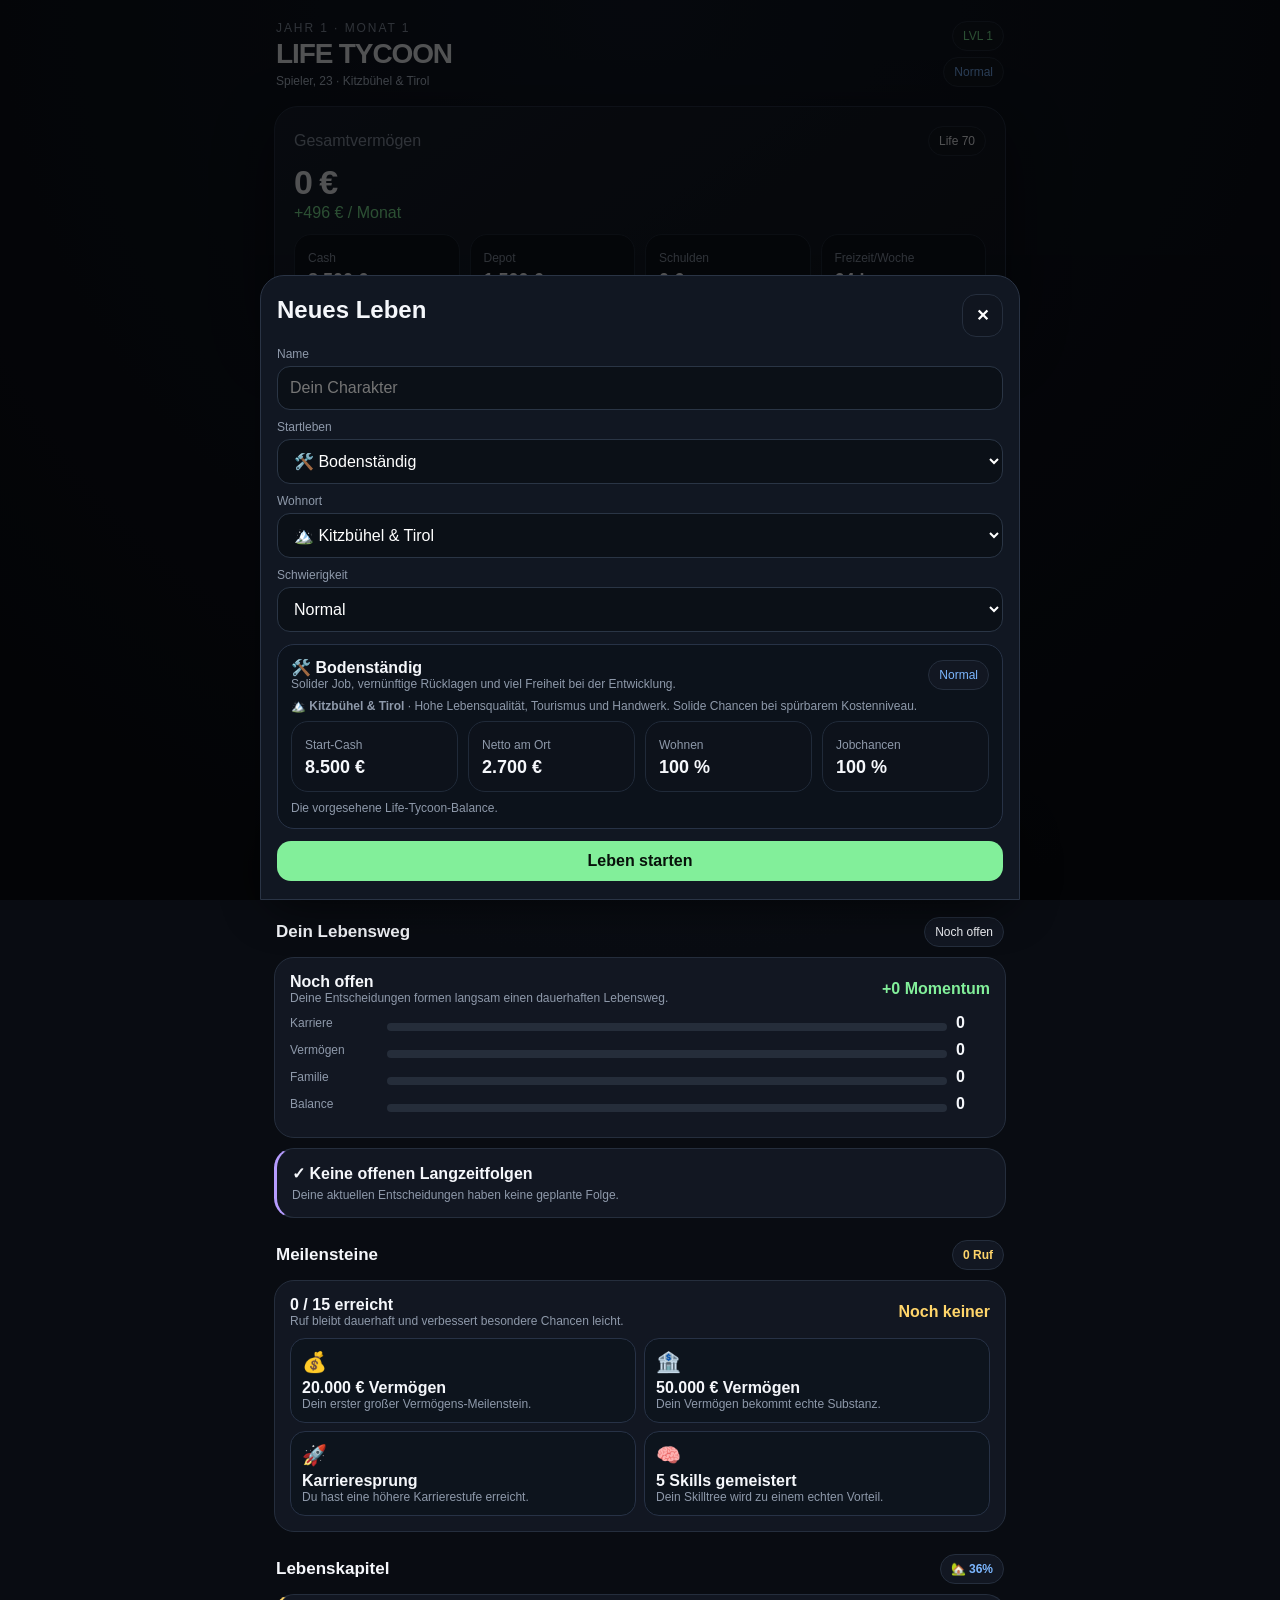
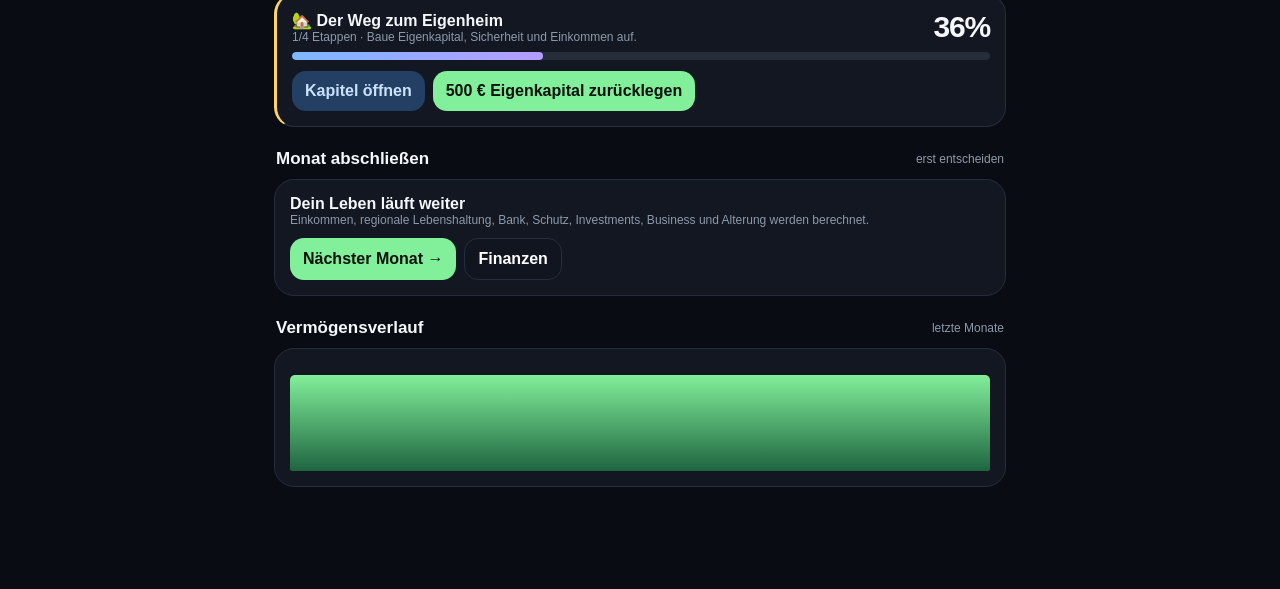
==== commit dde4e280: "Add files via upload" ====
--- a/index.html
+++ b/index.html
@@ -1,4 +1,4 @@
-<!doctype html><html lang="de"><head><meta charset="utf-8"><meta name="viewport" content="width=device-width,initial-scale=1,viewport-fit=cover"><meta name="theme-color" content="#090c12"><meta name="apple-mobile-web-app-capable" content="yes"><title>Life Tycoon v1.6</title><style>
+<!doctype html><html lang="de"><head><meta charset="utf-8"><meta name="viewport" content="width=device-width,initial-scale=1,viewport-fit=cover"><meta name="theme-color" content="#090c12"><meta name="apple-mobile-web-app-capable" content="yes"><title>Life Tycoon v1.8</title><style>
 :root{--bg:#090c12;--card:#121722;--card2:#171e2b;--line:#252e3d;--txt:#f5f7fb;--mut:#8e99aa;--green:#82ef9a;--blue:#7cb7ff;--gold:#ffd56a;--red:#ff7d88;--purple:#b69cff}*{box-sizing:border-box}html,body{margin:0;background:radial-gradient(circle at top,#111827 0,#090c12 42%);color:var(--txt);font-family:-apple-system,BlinkMacSystemFont,"SF Pro Text","Segoe UI",sans-serif;min-height:100%}body{padding:env(safe-area-inset-top) 0 env(safe-area-inset-bottom)}button,input,select{font:inherit}.app{max-width:760px;margin:auto;padding:16px 14px 92px}.top{display:flex;justify-content:space-between;align-items:flex-start;gap:10px;margin:5px 2px 18px}.eyebrow{font-size:12px;color:var(--mut);text-transform:uppercase;letter-spacing:.16em}.brand{font-weight:850;font-size:28px;letter-spacing:-.04em;margin-top:3px}.pill{border:1px solid var(--line);background:#121722;padding:7px 10px;border-radius:999px;font-size:12px}.level{color:var(--green)}.hero{background:linear-gradient(145deg,#171f2d,#10151f);border:1px solid #293448;border-radius:24px;padding:19px;box-shadow:0 20px 60px #0006}.heroTop{display:flex;justify-content:space-between;align-items:center}.big{font-size:34px;font-weight:850;letter-spacing:-.045em;margin:7px 0 2px}.mut{color:var(--mut)}.positive{color:var(--green)}.negative{color:var(--red)}.grid{display:grid;grid-template-columns:repeat(2,1fr);gap:10px;margin-top:12px}.metric{background:#0d121b;border:1px solid #202a39;border-radius:17px;padding:13px}.metric b{font-size:18px;display:block;margin-top:4px}.section{margin-top:22px}.title{display:flex;align-items:center;justify-content:space-between;margin:0 2px 10px}.title h2{font-size:17px;margin:0}.small{font-size:12px;color:var(--mut)}.card{background:var(--card);border:1px solid var(--line);border-radius:20px;padding:15px;margin-bottom:10px}.row{display:flex;justify-content:space-between;align-items:center;gap:12px}.row+.row{margin-top:11px}.bar{height:8px;background:#252d3a;border-radius:999px;overflow:hidden;margin-top:8px}.bar i{display:block;height:100%;background:linear-gradient(90deg,var(--blue),var(--purple));border-radius:999px}.btn{border:0;border-radius:14px;background:#232d3d;color:#fff;padding:11px 13px;font-weight:720;cursor:pointer}.btn.primary{background:var(--green);color:#07110a}.btn.blue{background:#233f64;color:#cce2ff}.btn.red{background:#4a2328;color:#ffc7cc}.btn.ghost{background:#10151f;border:1px solid var(--line)}.btn:disabled{opacity:.4}.actions{display:flex;gap:8px;flex-wrap:wrap;margin-top:11px}.nav{position:fixed;z-index:10;left:50%;bottom:max(8px,env(safe-area-inset-bottom));transform:translateX(-50%);width:min(calc(100% - 18px),740px);display:flex;gap:5px;overflow-x:auto;background:#0c1119eF;backdrop-filter:blur(18px);border:1px solid #273142;padding:7px;border-radius:20px;box-shadow:0 12px 45px #000a}.nav button{flex:1 0 68px;border:0;background:transparent;color:#8e99aa;border-radius:13px;padding:9px 5px;font-size:11px}.nav button.active{background:#202938;color:#fff}.nav span{display:block;font-size:18px;margin-bottom:2px}.view{display:none}.view.active{display:block}.event{border-left:3px solid var(--gold)}.event h3{margin:2px 0 6px;font-size:17px}.tag{display:inline-block;font-size:11px;padding:5px 8px;border-radius:999px;background:#212a38;color:#b8c3d3;margin-right:5px}.skillgrid{display:grid;grid-template-columns:1fr 1fr;gap:9px}.skill{background:#0e141e;border:1px solid var(--line);border-radius:16px;padding:12px}.skill.lock{opacity:.52}.skill .num{font-weight:800;color:var(--blue)}.moneyline{display:flex;justify-content:space-between;padding:8px 0;border-bottom:1px solid #202734}.moneyline:last-child{border:0}.modal{position:fixed;z-index:40;inset:0;background:#000a;display:none;align-items:flex-end;justify-content:center}.modal.show{display:flex}.sheet{width:min(100%,760px);max-height:86vh;overflow:auto;background:#111722;border:1px solid #2a3445;border-radius:24px 24px 0 0;padding:18px 16px calc(18px + env(safe-area-inset-bottom))}.sheet h2{margin:0 0 12px}.field{margin:10px 0}.field label{font-size:12px;color:var(--mut);display:block;margin-bottom:5px}.field input,.field select{width:100%;background:#0b1017;color:#fff;border:1px solid #2a3545;border-radius:13px;padding:12px}.toast{position:fixed;z-index:60;top:calc(10px + env(safe-area-inset-top));left:50%;transform:translate(-50%,-20px);opacity:0;pointer-events:none;background:#eef6f0;color:#07100a;padding:10px 14px;border-radius:13px;font-weight:700;transition:.2s}.toast.show{opacity:1;transform:translate(-50%,0)}.chart{display:flex;align-items:end;height:96px;gap:6px;margin-top:11px}.chart i{flex:1;background:linear-gradient(var(--green),#1e6540);border-radius:5px 5px 2px 2px;min-height:5px}.subhead{font-size:13px;color:#cad3df;font-weight:720;margin:12px 0 7px}.danger{color:var(--red)}.gold{color:var(--gold)}.blue{color:var(--blue)}.pathrow{display:grid;grid-template-columns:88px 1fr 34px;gap:9px;align-items:center;margin:9px 0}.chain{border-left:3px solid var(--purple)}.momentum{font-weight:800}.soft{color:#cbd5e1}.milestonegrid{display:grid;grid-template-columns:repeat(2,1fr);gap:8px;margin-top:10px}.badge{background:#0d141d;border:1px solid #273246;border-radius:15px;padding:11px}.badge.done{border-color:#4f6b50;background:#101a16}.badge .ico{font-size:20px;display:block;margin-bottom:5px}.rare{border-left:3px solid var(--purple);box-shadow:inset 0 0 24px #6f52a51a}.legacy{color:var(--gold);font-weight:800}.chapterHero{background:linear-gradient(145deg,#182238,#111722);border:1px solid #31405b;border-radius:22px;padding:16px}.chapterList{display:grid;grid-template-columns:1fr 1fr;gap:9px}.chapterCard{background:#0e141e;border:1px solid var(--line);border-radius:17px;padding:13px}.chapterCard.active{border-color:#6986ba;box-shadow:inset 0 0 22px #527bb61d}.chapterCard.done{border-color:#4d7258;background:#101a16}.stage{display:grid;grid-template-columns:24px 1fr 42px;gap:8px;align-items:center;padding:8px 0;border-bottom:1px solid #202734}.stage:last-child{border:0}.stage .check{width:22px;height:22px;border-radius:50%;display:grid;place-items:center;background:#232d3d;font-size:11px}.stage.done .check{background:#1f5b37;color:#b8ffc9}.chapterProgress{font-size:30px;font-weight:850;letter-spacing:-.04em}.focus{color:var(--blue);font-weight:800}.endgame{border-left:3px solid var(--gold)}
 .topbadges{display:flex;flex-direction:column;align-items:flex-end;gap:6px}.identity{margin-top:4px;color:#b9c5d6;font-size:12px}.originCard{border-left:3px solid var(--blue)}.originGrid{display:grid;grid-template-columns:1fr 1fr;gap:8px;margin-top:10px}.originMini{background:#0d141d;border:1px solid #273246;border-radius:14px;padding:10px}.originMini b{display:block;margin-bottom:3px}.difficulty.easy{color:var(--green)}.difficulty.normal{color:var(--blue)}.difficulty.hard{color:var(--gold)}.difficulty.hardcore{color:var(--red)}.setupPreview{background:#0c121b;border:1px solid #273246;border-radius:17px;padding:13px;margin:12px 0}.setupPreview .grid{margin-top:8px}.warningBox{border:1px solid #5a3b3f;background:#25181b;border-radius:14px;padding:10px;color:#ffc8ce;font-size:12px}
 
@@ -10,14 +10,23 @@
 @media(max-width:430px){.marketGrid{grid-template-columns:1fr}.lifestyleRow{grid-template-columns:repeat(2,1fr)}}
 /* v1.6 Bank, Bonität, Schutz */
 .bankHero{background:linear-gradient(145deg,#17233a,#101722);border:1px solid #334a70;border-radius:22px;padding:16px}.scoreRing{width:84px;height:84px;border-radius:50%;display:grid;place-items:center;background:conic-gradient(var(--green) calc(var(--score)*1%),#253047 0);position:relative}.scoreRing:after{content:"";position:absolute;inset:7px;border-radius:50%;background:#111722}.scoreRing b{position:relative;z-index:1;font-size:22px}.bankGrid{display:grid;grid-template-columns:repeat(2,1fr);gap:9px}.bankTile{background:#0d141e;border:1px solid #293449;border-radius:15px;padding:11px}.bankTile b{display:block;margin-top:3px}.policy{display:flex;justify-content:space-between;gap:10px;align-items:center;padding:11px 0;border-bottom:1px solid #202734}.policy:last-child{border:0}.policy.on b{color:var(--green)}.creditExcellent{color:var(--green)}.creditGood{color:var(--blue)}.creditFair{color:var(--gold)}.creditWeak{color:var(--red)}.reserveBar{height:9px;border-radius:999px;background:#263044;overflow:hidden}.reserveBar i{display:block;height:100%;background:linear-gradient(90deg,var(--blue),var(--green))}.shield{border-left:3px solid var(--blue)}
+
+/* v1.7 Wohnorte & Lebenshaltung */
+.locationHero{background:linear-gradient(145deg,#18263b,#101722);border:1px solid #355071;border-radius:22px;padding:16px;margin-bottom:10px}.locationHero .place{font-size:26px;font-weight:900;letter-spacing:-.035em}.locationGrid{display:grid;grid-template-columns:repeat(2,minmax(0,1fr));gap:9px}.locationCard{background:var(--card);border:1px solid var(--line);border-radius:17px;padding:12px;display:flex;flex-direction:column;gap:7px}.locationCard.current{border-color:#5580bb;background:linear-gradient(145deg,#17253a,#111923)}.locationCard .placeName{font-weight:850}.locationStats{display:grid;grid-template-columns:repeat(2,1fr);gap:6px}.locationStat{background:#0c121b;border:1px solid #222d3d;border-radius:11px;padding:7px}.locationStat b{display:block;margin-top:2px;font-size:13px}.locGood{color:var(--green)}.locWarn{color:var(--gold)}.locBad{color:var(--red)}.regionTag{font-size:11px;color:#b7c4d7}.moveNote{border-left:3px solid var(--blue)}@media(max-width:430px){.locationGrid{grid-template-columns:1fr}}
+
+/* v1.8 Life Stories – lebenssimulatorischer Kern */
+.storyHero{background:linear-gradient(145deg,#1b2031,#111722);border:1px solid #3a3f59;border-radius:22px;padding:16px}
+.storyFeed{display:grid;gap:9px}.storyItem{display:grid;grid-template-columns:42px 1fr;gap:10px;align-items:flex-start;background:#0d131d;border:1px solid #242e3f;border-radius:16px;padding:11px}.storyItem .storyIco{width:38px;height:38px;border-radius:12px;display:grid;place-items:center;background:#1d2736;font-size:20px}.storyItem b{display:block;margin-bottom:3px}.storyAge{font-size:11px;color:var(--gold);font-weight:800}.peopleGrid{display:grid;grid-template-columns:repeat(2,minmax(0,1fr));gap:9px}.personCard{background:#0e141e;border:1px solid var(--line);border-radius:17px;padding:12px}.personCard .avatar{font-size:28px;margin-bottom:5px}.personCard .rel{font-size:12px;color:var(--mut)}.personCard .actions{margin-top:8px}.personCard .btn{padding:8px 9px;font-size:11px}.activityGrid{display:grid;grid-template-columns:repeat(2,minmax(0,1fr));gap:9px}.activityBtn{border:1px solid var(--line);background:#111925;color:#fff;border-radius:17px;padding:13px;text-align:left;min-height:88px}.activityBtn b{display:block;margin:5px 0 3px}.activityBtn .ico{font-size:24px}.activityBtn:disabled{opacity:.42}.traitGrid{display:grid;grid-template-columns:repeat(2,minmax(0,1fr));gap:9px}.traitBox{background:#0d141d;border:1px solid #273246;border-radius:14px;padding:10px}.traitBox b{font-size:18px}.traitMeter{height:6px;background:#252d3a;border-radius:99px;overflow:hidden;margin-top:6px}.traitMeter i{display:block;height:100%;background:linear-gradient(90deg,var(--purple),var(--blue))}.lifePulse{display:grid;grid-template-columns:repeat(4,1fr);gap:7px;margin-top:10px}.pulse{background:#0d141d;border:1px solid #263045;border-radius:13px;padding:9px;text-align:center}.pulse b{display:block;font-size:16px}.pulse span{font-size:10px;color:var(--mut)}.usedMark{color:var(--gold);font-weight:750}
+@media(min-width:600px){.peopleGrid,.activityGrid{grid-template-columns:repeat(3,minmax(0,1fr))}.traitGrid{grid-template-columns:repeat(4,minmax(0,1fr))}}
+
 </style></head><body><div class="toast" id="toast"></div><main class="app"><header class="top"><div><div class="eyebrow" id="period">Jahr 1 · Monat 1</div><div class="brand">LIFE TYCOON</div><div class="identity" id="identity">Dein Leben</div></div><div class="topbadges"><div class="pill level" id="lvl">LVL 1</div><div class="pill difficulty normal" id="difficultyPill">Normal</div></div></header>
-<section id="overview" class="view active"><div class="hero"><div class="heroTop"><span class="mut">Gesamtvermögen</span><span class="pill" id="lifeScore">Life 70</span></div><div class="big" id="net">0 €</div><div id="cashflow" class="positive">+0 € / Monat</div><div class="grid"><div class="metric"><span class="small">Cash</span><b id="cash">0 €</b></div><div class="metric"><span class="small">Depot</span><b id="invest">0 €</b></div><div class="metric"><span class="small">Schulden</span><b id="debt">0 €</b></div><div class="metric"><span class="small">Freizeit/Woche</span><b id="free">0 h</b></div></div></div><div class="section"><div class="title"><h2>Wirtschaft</h2><span class="pill" id="worldPill">Stabil</span></div><div class="card worldNews" id="worldMini"></div></div><div class="section"><div class="title"><h2>Heute</h2><span class="small">eine Entscheidung pro Monat</span></div><div class="card event" id="eventCard"></div></div><div class="section"><div class="title"><h2>Dein Lebensweg</h2><span class="pill" id="pathName">Offen</span></div><div class="card" id="pathCard"></div><div class="card chain" id="consequenceCard"></div></div><div class="section"><div class="title"><h2>Meilensteine</h2><span class="pill legacy" id="legacyPill">0 Ruf</span></div><div class="card" id="milestoneCard"></div></div><div class="section"><div class="title"><h2>Lebenskapitel</h2><span class="pill focus" id="chapterPill">Fokus</span></div><div class="card endgame" id="chapterMini"></div></div><div class="section"><div class="title"><h2>Monat abschließen</h2><span class="small" id="monthHint"></span></div><div class="card"><div class="row"><div><b>Dein Leben läuft weiter</b><div class="small">Einkommen, Kosten, Bank, Schutz, Investments, Business und Alterung werden berechnet.</div></div></div><div class="actions"><button class="btn primary" onclick="nextMonth()">Nächster Monat →</button><button class="btn ghost" onclick="openFinance()">Finanzen</button></div></div></div><div class="section"><div class="title"><h2>Vermögensverlauf</h2><span class="small">letzte Monate</span></div><div class="card"><div class="chart" id="chart"></div></div></div></section>
+<section id="overview" class="view active"><div class="hero"><div class="heroTop"><span class="mut">Gesamtvermögen</span><span class="pill" id="lifeScore">Life 70</span></div><div class="big" id="net">0 €</div><div id="cashflow" class="positive">+0 € / Monat</div><div class="grid"><div class="metric"><span class="small">Cash</span><b id="cash">0 €</b></div><div class="metric"><span class="small">Depot</span><b id="invest">0 €</b></div><div class="metric"><span class="small">Schulden</span><b id="debt">0 €</b></div><div class="metric"><span class="small">Freizeit/Woche</span><b id="free">0 h</b></div></div></div><div class="section"><div class="title"><h2>Wirtschaft</h2><span class="pill" id="worldPill">Stabil</span></div><div class="card worldNews" id="worldMini"></div></div><div class="section"><div class="title"><h2>Was passiert?</h2><span class="small">deine Monatsentscheidung</span></div><div class="card event" id="eventCard"></div></div><div class="section"><div class="title"><h2>Dein Leben</h2><span class="small">die letzten Momente</span></div><div class="card storyHero" id="storyMini"></div></div><div class="section"><div class="title"><h2>Dein Lebensweg</h2><span class="pill" id="pathName">Offen</span></div><div class="card" id="pathCard"></div><div class="card chain" id="consequenceCard"></div></div><div class="section"><div class="title"><h2>Meilensteine</h2><span class="pill legacy" id="legacyPill">0 Ruf</span></div><div class="card" id="milestoneCard"></div></div><div class="section"><div class="title"><h2>Lebenskapitel</h2><span class="pill focus" id="chapterPill">Fokus</span></div><div class="card endgame" id="chapterMini"></div></div><div class="section"><div class="title"><h2>Monat abschließen</h2><span class="small" id="monthHint"></span></div><div class="card"><div class="row"><div><b>Dein Leben läuft weiter</b><div class="small">Einkommen, regionale Lebenshaltung, Bank, Schutz, Investments, Business und Alterung werden berechnet.</div></div></div><div class="actions"><button class="btn primary" onclick="nextMonth()">Nächster Monat →</button><button class="btn ghost" onclick="openFinance()">Finanzen</button></div></div></div><div class="section"><div class="title"><h2>Vermögensverlauf</h2><span class="small">letzte Monate</span></div><div class="card"><div class="chart" id="chart"></div></div></div></section>
 <section id="career" class="view"><div class="title"><h2>Karriere</h2><button class="btn ghost" onclick="careerAction()">Monatsaktion</button></div><div class="card"><div class="row"><div><div class="small">Position</div><b id="job"></b></div><div class="pill" id="salary"></div></div><div class="row"><span class="small">Leistung</span><b id="perf"></b></div><div class="bar"><i id="perfBar"></i></div><div class="row"><span class="small">Karrierestress</span><b id="careerStress"></b></div><div class="actions"><button class="btn blue" onclick="askPromotion()">Beförderung prüfen</button><button class="btn ghost" onclick="jobOffer()">Jobmarkt</button></div></div><div class="section"><div class="title"><h2>Aktuelle Anforderungen</h2></div><div class="card" id="requirements"></div></div></section>
 <section id="skills" class="view"><div class="title"><h2>Skills & Bildung</h2><span class="pill" id="sp"></span></div><div class="card"><div class="row"><div><b>Lernplan</b><div class="small">Zeit pro Woche für Weiterbildung</div></div><select id="studyHours" onchange="setStudyHours(this.value)" style="background:#0b1017;color:white;border:1px solid #2a3545;border-radius:10px;padding:8px"><option>0</option><option>2</option><option>4</option><option>6</option><option>8</option><option>10</option><option>12</option></select></div><div class="bar"><i id="studyBar"></i></div><div class="small" id="studyText" style="margin-top:7px"></div></div><div class="skillgrid" id="skillGrid"></div><div class="section"><div class="title"><h2>Kurse</h2></div><div class="card"><div class="moneyline"><span>Online-Kurs</span><b>190 € · +1 SP</b></div><div class="actions"><button class="btn" onclick="course(190,1,10)">Belegen</button></div></div><div class="card"><div class="moneyline"><span>Fachlehrgang</span><b>790 € · +3 SP</b></div><div class="actions"><button class="btn" onclick="course(790,3,25)">Belegen</button></div></div></div></section>
 <section id="wealth" class="view"><div class="title"><h2>Vermögen</h2><button class="btn ghost" onclick="openFinance()">Geld bewegen</button></div><div class="card"><div class="moneyline"><span>Cash</span><b id="wCash"></b></div><div class="moneyline"><span>Depot</span><b id="wInvest"></b></div><div class="moneyline"><span>Besitz & Sachwerte</span><b id="wAssets"></b></div><div class="moneyline"><span>Schulden</span><b class="danger" id="wDebt"></b></div></div><div class="section"><div class="title"><h2>Investieren</h2></div><div class="card"><div class="row"><div><b>Monatlicher Sparplan</b><div class="small">simulierte Rendite, kein reales Finanzprodukt</div></div><b id="plan"></b></div><div class="actions"><button class="btn" onclick="setPlan()">Sparplan ändern</button><button class="btn ghost" onclick="setRisk()">Risiko wählen</button></div></div></div><div class="section"><div class="title"><h2>Nebenverdienst & Business</h2></div><div id="businessArea"></div></div><div class="section"><div class="title"><h2>Besitz & Lebensstandard</h2><span class="pill" id="lifestylePill"></span></div><div class="assetHero" id="assetHero"></div><div id="ownedAssets" class="assetList"></div></div><div class="section"><div class="title"><h2>Fahrzeugmarkt</h2><span class="small">Preise reagieren auf Inflation</span></div><div class="marketGrid" id="vehicleMarket"></div></div><div class="section"><div class="title"><h2>Wohnmarkt</h2><span class="small">Preise folgen dem Immobilienindex</span></div><div class="marketGrid" id="homeMarket"></div></div></section>
 <section id="bank" class="view"><div class="title"><h2>Bank & Schutz</h2><span class="pill" id="creditPill"></span></div><div class="bankHero"><div class="row"><div><div class="small">Bonität</div><div class="big" id="creditLabel" style="font-size:29px"></div><div class="mut" id="creditHint"></div></div><div class="scoreRing" id="creditRing" style="--score:65"><b id="creditScore"></b></div></div><div class="bankGrid" style="margin-top:13px"><div class="bankTile"><span class="small">Kreditzins aktuell</span><b id="creditRate"></b></div><div class="bankTile"><span class="small">Kredit-Spielraum</span><b id="creditLimit"></b></div><div class="bankTile"><span class="small">Notgroschen</span><b id="reserveAmount"></b></div><div class="bankTile"><span class="small">Schuldendienst</span><b id="debtService"></b></div></div></div><div class="section"><div class="title"><h2>Notgroschen</h2><span class="small">geschützt vor Alltagsausgaben</span></div><div class="card"><div class="row"><div><b id="reserveMonths"></b><div class="small">Ziel: mindestens 3 Monatskosten</div></div><span class="pill" id="reserveInterest"></span></div><div class="reserveBar" style="margin-top:10px"><i id="reserveBar"></i></div><div class="actions"><button class="btn" onclick="moveReserve(500)">+ 500 €</button><button class="btn ghost" onclick="moveReserve(-500)">− 500 €</button></div></div></div><div class="section"><div class="title"><h2>Kredit & Tilgung</h2><span class="small">abhängig von Bonität & Zinswelt</span></div><div class="card" id="creditArea"></div></div><div class="section"><div class="title"><h2>Versicherungen</h2><span class="pill" id="insuranceCost"></span></div><div class="card shield" id="insuranceArea"></div></div><div class="section"><div class="title"><h2>Verträge</h2><span class="pill" id="contractCost"></span></div><div class="card" id="contractArea"></div></div><div class="section"><div class="title"><h2>Bonitätsverlauf</h2><span class="small">letzte Monate</span></div><div class="card" id="creditHistory"></div></div></section>
-<section id="life" class="view"><div class="title"><h2>Leben</h2><span class="pill" id="age"></span></div><div class="card"><div class="row"><div><div class="small">Beziehungsstatus</div><b id="relation"></b></div><div class="pill" id="relScore"></div></div><div class="row"><span class="small">Kinder</span><b id="kids"></b></div><div class="row"><span class="small">Lebensqualität</span><b id="quality"></b></div><div class="actions"><button class="btn" onclick="relationshipAction()">Beziehung</button><button class="btn ghost" onclick="familyAction()">Familie</button></div></div><div class="section"><div class="title"><h2>Dein Startleben</h2><span class="pill" id="originPill"></span></div><div class="card originCard" id="characterCard"></div></div><div class="section"><div class="title"><h2>Lebenschronik</h2></div><div class="card" id="chronicle"></div></div></section>
-<section id="balance" class="view"><div class="title"><h2>Balance</h2><span class="pill" id="balanceScore"></span></div><div class="grid"><div class="metric"><span class="small">Gesundheit</span><b id="health"></b></div><div class="metric"><span class="small">Fitness</span><b id="fitness"></b></div><div class="metric"><span class="small">Energie</span><b id="energy"></b></div><div class="metric"><span class="small">Stress</span><b id="stress"></b></div></div><div class="section"><div class="card"><div class="subhead">168 Stunden pro Woche</div><div id="timeBudget"></div></div></div><div class="section"><div class="title"><h2>Balance-Aktion</h2></div><div class="actions"><button class="btn" onclick="balanceAction('sport')">🏋️ Training</button><button class="btn" onclick="balanceAction('sleep')">😴 Schlaf</button><button class="btn" onclick="balanceAction('friends')">🎉 Freizeit</button><button class="btn blue" onclick="balanceAction('vacation')">🌴 Kurzurlaub</button></div></div></section><section id="world" class="view"><div class="title"><h2>Wirtschaft & Welt</h2><span class="pill" id="phasePill"></span></div><div class="worldHero"><div class="row"><div><div class="small">Konjunkturphase</div><div class="big" id="phaseName" style="font-size:29px"></div><div class="mut" id="phaseSummary"></div></div><div class="trend flat" id="worldTrend"></div></div><div class="macrogrid"><div class="signal" id="inflationBox"><span class="small">Inflation</span><b id="inflation"></b></div><div class="signal" id="rateBox"><span class="small">Leitzins</span><b id="rate"></b></div><div class="signal" id="jobBox"><span class="small">Jobmarkt</span><b id="jobMarket"></b></div><div class="signal" id="stockBox"><span class="small">Börsenstimmung</span><b id="stockMood"></b></div></div></div><div class="section"><div class="title"><h2>Marktampel</h2><span class="small">Auswirkung auf dein Leben</span></div><div class="card" id="marketSignals"></div></div><div class="section"><div class="title"><h2>Immobilienmarkt</h2><span class="pill" id="propertyPill"></span></div><div class="card" id="propertyArea"></div></div><div class="section"><div class="title"><h2>Wirtschaftschronik</h2><span class="small">letzte Entwicklungen</span></div><div class="card" id="worldHistory"></div></div></section><section id="chapters" class="view"><div class="title"><h2>Lebenskapitel</h2><span class="pill" id="chapterDone"></span></div><div class="chapterHero" id="chapterHero"></div><div class="section"><div class="title"><h2>Etappen</h2><span class="small">mehrjährige Mission</span></div><div class="card" id="chapterStages"></div></div><div class="section"><div class="title"><h2>Alle Kapitel</h2></div><div class="chapterList" id="chapterList"></div></div></section></main>
+<section id="life" class="view"><div class="title"><h2>Leben</h2><span class="pill" id="age"></span></div><div class="card"><div class="row"><div><div class="small">Beziehungsstatus</div><b id="relation"></b></div><div class="pill" id="relScore"></div></div><div class="row"><span class="small">Kinder</span><b id="kids"></b></div><div class="row"><span class="small">Lebensqualität</span><b id="quality"></b></div><div class="actions"><button class="btn" onclick="relationshipAction()">Beziehung</button><button class="btn ghost" onclick="familyAction()">Familie</button></div><div class="lifePulse"><div class="pulse"><b id="pulseHappy">0</b><span>Zufriedenheit</span></div><div class="pulse"><b id="pulseHealth">0</b><span>Gesundheit</span></div><div class="pulse"><b id="pulseSmart">0</b><span>Wissen</span></div><div class="pulse"><b id="pulseSocial">0</b><span>Sozial</span></div></div></div><div class="section"><div class="title"><h2>Charakter</h2><span class="small">entwickelt sich durch Entscheidungen</span></div><div class="traitGrid" id="traitGrid"></div></div><div class="section"><div class="title"><h2>Menschen in deinem Leben</h2><span class="small" id="socialHint"></span></div><div class="peopleGrid" id="peopleList"></div></div><div class="section"><div class="title"><h2>Aktivitäten</h2><span class="small">eine freie Aktivität pro Monat</span></div><div class="activityGrid" id="activityArea"></div></div><div class="section"><div class="title"><h2>Lebensgeschichte</h2><span class="pill">Story</span></div><div class="storyFeed" id="storyFeed"></div></div><div class="section"><div class="title"><h2>Dein Startleben</h2><span class="pill" id="originPill"></span></div><div class="card originCard" id="characterCard"></div></div><div class="section"><div class="title"><h2>Chronik</h2></div><div class="card" id="chronicle"></div></div></section>
+<section id="balance" class="view"><div class="title"><h2>Balance</h2><span class="pill" id="balanceScore"></span></div><div class="grid"><div class="metric"><span class="small">Gesundheit</span><b id="health"></b></div><div class="metric"><span class="small">Fitness</span><b id="fitness"></b></div><div class="metric"><span class="small">Energie</span><b id="energy"></b></div><div class="metric"><span class="small">Stress</span><b id="stress"></b></div></div><div class="section"><div class="card"><div class="subhead">168 Stunden pro Woche</div><div id="timeBudget"></div></div></div><div class="section"><div class="title"><h2>Balance-Aktion</h2></div><div class="actions"><button class="btn" onclick="balanceAction('sport')">🏋️ Training</button><button class="btn" onclick="balanceAction('sleep')">😴 Schlaf</button><button class="btn" onclick="balanceAction('friends')">🎉 Freizeit</button><button class="btn blue" onclick="balanceAction('vacation')">🌴 Kurzurlaub</button></div></div></section><section id="world" class="view"><div class="title"><h2>Wirtschaft & Welt</h2><span class="pill" id="phasePill"></span></div><div class="worldHero"><div class="row"><div><div class="small">Konjunkturphase</div><div class="big" id="phaseName" style="font-size:29px"></div><div class="mut" id="phaseSummary"></div></div><div class="trend flat" id="worldTrend"></div></div><div class="macrogrid"><div class="signal" id="inflationBox"><span class="small">Inflation</span><b id="inflation"></b></div><div class="signal" id="rateBox"><span class="small">Leitzins</span><b id="rate"></b></div><div class="signal" id="jobBox"><span class="small">Jobmarkt</span><b id="jobMarket"></b></div><div class="signal" id="stockBox"><span class="small">Börsenstimmung</span><b id="stockMood"></b></div></div></div><div class="section"><div class="title"><h2>Wohnort & Region</h2><span class="pill" id="locationPill"></span></div><div class="locationHero" id="locationHero"></div><div class="locationGrid" id="locationList"></div><div class="card moveNote" style="margin-top:10px"><div class="small">Die Werte sind für die Spielbalance modelliert und keine echten Miet- oder Gehaltsdaten. Ein Umzug verändert Einkommen, Wohnkosten, Jobchancen, Business und Pendelzeit.</div></div></div><div class="section"><div class="title"><h2>Marktampel</h2><span class="small">Auswirkung auf dein Leben</span></div><div class="card" id="marketSignals"></div></div><div class="section"><div class="title"><h2>Immobilienmarkt</h2><span class="pill" id="propertyPill"></span></div><div class="card" id="propertyArea"></div></div><div class="section"><div class="title"><h2>Wirtschaftschronik</h2><span class="small">letzte Entwicklungen</span></div><div class="card" id="worldHistory"></div></div></section><section id="chapters" class="view"><div class="title"><h2>Lebenskapitel</h2><span class="pill" id="chapterDone"></span></div><div class="chapterHero" id="chapterHero"></div><div class="section"><div class="title"><h2>Etappen</h2><span class="small">mehrjährige Mission</span></div><div class="card" id="chapterStages"></div></div><div class="section"><div class="title"><h2>Alle Kapitel</h2></div><div class="chapterList" id="chapterList"></div></div></section></main>
 <nav class="nav"><button class="active" data-v="overview" onclick="showView(this)"><span>⌂</span>Übersicht</button><button data-v="career" onclick="showView(this)"><span>↗</span>Karriere</button><button data-v="skills" onclick="showView(this)"><span>✦</span>Skills</button><button data-v="wealth" onclick="showView(this)"><span>€</span>Vermögen</button><button data-v="bank" onclick="showView(this)"><span>🏦</span>Bank</button><button data-v="life" onclick="showView(this)"><span>♥</span>Leben</button><button data-v="balance" onclick="showView(this)"><span>◉</span>Balance</button><button data-v="world" onclick="showView(this)"><span>◈</span>Welt</button><button data-v="chapters" onclick="showView(this)"><span>◎</span>Kapitel</button></nav>
 <div class="modal" id="modal"><div class="sheet"><div class="row"><h2 id="modalTitle">Bearbeiten</h2><button class="btn ghost" onclick="closeModal()">✕</button></div><div id="modalBody"></div></div></div>
 <script>
@@ -37,6 +46,16 @@
 const LIFESTYLES={basic:{name:'Bodenständig',cost:0,quality:0,status:0},comfort:{name:'Komfort',cost:220,quality:3,status:2},premium:{name:'Premium',cost:560,quality:6,status:5},luxury:{name:'Luxus',cost:1250,quality:9,status:9}};
 const INSURANCES={liability:{ico:'🛡️',name:'Haftpflicht',cost:9,desc:'Begrenzt große Haftungsschäden auf einen kleinen Selbstbehalt.'},home:{ico:'🏠',name:'Haushalt & Eigenheim',cost:24,desc:'Fängt teure Schäden an Wohnung und Eigenheim ab.'},car:{ico:'🚗',name:'Kasko',cost:49,desc:'Reduziert ungeplante Reparaturkosten am Fahrzeug.'},income:{ico:'💼',name:'Einkommensschutz',cost:36,desc:'Hilft bei längeren gesundheitlichen Ausfällen.'}};
 const CONTRACTS={lean:{name:'Schlank',cost:39,quality:0,desc:'Günstige Basis für Mobilfunk, Internet und Abos.'},balanced:{name:'Standard',cost:84,quality:1,desc:'Solider Mix aus Internet, Mobilfunk und zwei Abos.'},premium:{name:'Premium',cost:169,quality:3,desc:'Schneller Tarif, mehrere Dienste und Komfortoptionen.'}};
+
+const LOCATIONS={
+tirol:{ico:'🏔️',name:'Kitzbühel & Tirol',country:'Österreich',wage:1.00,housing:1.00,living:1.00,jobs:1.00,biz:1.05,property:1.00,commute:6,quality:5,move:700,desc:'Hohe Lebensqualität, Tourismus und Handwerk. Solide Chancen bei spürbarem Kostenniveau.',employers:['Tirol Technik','Alpenwerk','Bergtal Metall']},
+innsbruck:{ico:'🏙️',name:'Innsbruck',country:'Österreich',wage:1.05,housing:1.08,living:1.04,jobs:1.09,biz:1.04,property:1.10,commute:7,quality:5,move:1300,desc:'Kompakte Stadt mit starkem Arbeitsmarkt, kurzen Wegen und teurerem Wohnen.',employers:['Inntal Industries','Nordkette Technik','Alpine Systems']},
+salzburg:{ico:'🎼',name:'Salzburg',country:'Österreich',wage:1.07,housing:1.13,living:1.06,jobs:1.10,biz:1.08,property:1.13,commute:7,quality:5,move:1500,desc:'Tourismus, Dienstleistungen und Industrie bieten Chancen, Wohnen bleibt anspruchsvoll.',employers:['Salzburg Engineering','Mozart Werk','Alpen Precision']},
+vienna:{ico:'🏛️',name:'Wien',country:'Österreich',wage:1.11,housing:1.07,living:1.05,jobs:1.18,biz:1.09,property:1.07,commute:9,quality:3,move:1800,desc:'Sehr großer Jobmarkt und viele Netzwerke, dafür längere Wege und urbaner Druck.',employers:['Vienna Industries','Donau Technik','Metro Engineering']},
+graz:{ico:'🌳',name:'Graz',country:'Österreich',wage:1.02,housing:.85,living:.94,jobs:1.06,biz:1.03,property:.84,commute:6,quality:4,move:1200,desc:'Günstigeres Wohnen, gute Industrie und angenehme Balance zwischen Stadt und Kosten.',employers:['Styrian Tech','Mur Engineering','Green Motion Works']},
+linz:{ico:'⚙️',name:'Linz',country:'Österreich',wage:1.07,housing:.90,living:.97,jobs:1.13,biz:1.07,property:.89,commute:6,quality:3,move:1300,desc:'Industrie- und Technikstandort mit guten Gehältern und vergleichsweise moderatem Wohnen.',employers:['Steel City Systems','Linz Industrial','Danube Manufacturing']},
+munich:{ico:'🌆',name:'München',country:'Deutschland',wage:1.23,housing:1.40,living:1.17,jobs:1.25,biz:1.13,property:1.47,commute:10,quality:3,move:3200,desc:'Sehr starke Gehälter und Jobchancen treffen auf extrem hohe Wohn- und Alltagskosten.',employers:['Bavaria Engineering','Isar Industries','Munich Precision']}
+};
 const KEY='lifeTycoonCompact09';const SK=[['tech1','Grundlagen Technik','Technik',1,null],['tech2','Fachwissen','Technik',2,'tech1'],['tech3','Experte','Technik',3,'tech2'],['lead1','Kommunikation','Führung',1,null],['lead2','Teamführung','Führung',2,'lead1'],['lead3','Leadership','Führung',3,'lead2'],['biz1','Verkaufen','Business',1,null],['biz2','Kalkulation','Business',2,'biz1'],['biz3','Unternehmer','Business',3,'biz2'],['fin1','Budget','Finanzen',1,null],['fin2','Investieren','Finanzen',2,'fin1'],['fin3','Vermögensaufbau','Finanzen',3,'fin2']];
 const CAREERS={1:{job:'Vorarbeiter',raise:280,req:{tech1:true}},2:{job:'Werkmeister',raise:380,req:{tech2:true,lead1:true}},3:{job:'Meister',raise:500,req:{tech3:true,lead2:true}},4:{job:'Betriebsleiter',raise:750,req:{lead3:true,biz1:true}}};
 const STARTS={
@@ -58,32 +77,44 @@
 function econBase(){return{phase:'stable',months:0,nextShift:6,inflation:2.3,rate:3.0,jobMarket:58,stockMood:54,propertyIndex:100,costIndex:1,wageIndex:1,businessDemand:1,lastProperty:.002,lastPhase:'stable',news:'Solide Ausgangslage',history:[{at:'J1 M1',phase:'Stabil',text:'Die Wirtschaft startet in einer ausgeglichenen Lage.'}]}}
 function phase(){return PHASES[s.economy?.phase]||PHASES.stable}
 function weighted(arr){let total=arr.reduce((a,x)=>a+x[1],0),r=Math.random()*total;for(let x of arr){r-=x[1];if(r<=0)return x[0]}return arr[0][0]}
-function econJobFactor(){return phase().job*(.82+s.economy.jobMarket/320)}
-function econBizFactor(){return phase().biz*s.economy.businessDemand}
-function homeEquityTarget(){return Math.round(20000*Math.max(.82,Math.min(1.45,s.economy.propertyIndex/100)))}
+function econJobFactor(id){return phase().job*(.82+s.economy.jobMarket/320)*locCfg(id).jobs}
+function econBizFactor(id){return phase().biz*s.economy.businessDemand*locCfg(id).biz}
+function homeEquityTarget(){return Math.round(20000*Math.max(.82,Math.min(1.65,s.economy.propertyIndex/100*locCfg().property)))}
 function signalClass(v,good,mid){return v>=good?'good':v>=mid?'warn':'bad'}
 function economyTick(){let e=s.economy,p=phase();e.months++;e.inflation=clamp(e.inflation+(p.targetInf-e.inflation)*.18+(Math.random()-.5)*.28,.2,9.5);let rt=1.2+Math.max(0,e.inflation-2)*.8+(e.phase==='recession'?-1:e.phase==='boom'?.7:0);e.rate=clamp(e.rate+(rt-e.rate)*.16+(Math.random()-.5)*.12,.4,8.5);e.jobMarket=clamp(e.jobMarket+(p.targetJobs-e.jobMarket)*.19+(Math.random()-.5)*3,15,90);e.stockMood=clamp(e.stockMood+(p.targetMood-e.stockMood)*.2+(Math.random()-.5)*7,8,92);e.businessDemand=clamp(e.businessDemand+(p.targetDemand-e.businessDemand)*.2+(Math.random()-.5)*.035,.65,1.28);let pr=p.prop+(e.inflation-2)*.00035-Math.max(0,e.rate-4)*.00055+(Math.random()-.5)*.004;e.lastProperty=pr;e.propertyIndex=Math.max(70,e.propertyIndex*(1+pr));e.costIndex*=1+e.inflation/1200;let wageAnnual=Math.max(.4,e.inflation*.52+(e.jobMarket-50)*.025);e.wageIndex*=1+wageAnnual/1200;if(s.possessions?.home)s.possessions.home.value=Math.max(10000,s.possessions.home.value*(1+pr));else if(s.homeOwned&&s.assets>0)s.assets=Math.max(0,s.assets*(1+pr));if(s.business){s.business.value=Math.max(500,s.business.value*(1+(e.businessDemand-1)*.009+(Math.random()-.48)*.004))}e.nextShift--;let old=e.phase;if(e.nextShift<=0){e.phase=weighted(TRANS[e.phase]||TRANS.stable);e.months=0;e.nextShift=4+Math.floor(Math.random()*5)}if(old!==e.phase){e.lastPhase=old;e.news=`Konjunkturwechsel: ${PHASES[old].name} → ${PHASES[e.phase].name}`;s.chronicle.unshift(e.news)}else if(e.inflation>5.5)e.news='Die Inflation bleibt unangenehm hoch.';else if(e.jobMarket<35)e.news='Der Jobmarkt ist deutlich schwächer geworden.';else if(e.stockMood>72)e.news='An den Märkten herrscht großer Optimismus.';else if(e.stockMood<30)e.news='Die Börsenstimmung ist ausgesprochen nervös.';else e.news=`${phase().name}: ${phase().summary}`;e.history.unshift({at:`J${s.year} M${s.month}`,phase:phase().name,text:e.news});if(e.history.length>12)e.history.length=12}
 
-function base(){return{version:16,setupComplete:false,character:{name:'Spieler',origin:'stable',difficulty:'normal'},year:1,month:1,age:23,ageMonths:0,xp:0,level:1,cash:8500,invest:1500,debt:0,assets:0,income:2700,fixed:1250,variable:620,savingsPlan:250,risk:'mittel',job:'Metalltechniker',careerLevel:1,performance:48,careerStress:28,careerDone:false,skillPoints:2,skills:{},studyHours:2,studyProgress:0,side:null,business:null,relation:'Single',relationScore:50,partnerIncome:0,kids:0,quality:70,health:82,fitness:48,energy:76,stress:32,vacation:20,eventDone:false,event:null,chronicle:['Start deines Life-Tycoon-Lebens'],history:[10000],annual:[],lastMarket:0,path:{career:0,wealth:0,family:0,balance:0},pending:[],momentum:0,lastOutcome:'Noch keine Langzeitfolge',milestones:{},legacy:0,rareCooldown:0,rareSeen:{},lastMilestone:'Noch keiner',currentChapter:'home',completedChapters:{},chapterFund:0,chapterActionUsed:false,chapterSustain:{balance:0},homeOwned:false,possessions:{vehicles:[],home:null,lifestyle:'basic'},bank:{score:690,reserve:0,latePayments:0,overdrafts:0,consumerDebt:0,lastDelta:0,history:[{at:'J1 M1',score:690,text:'Solider Start'}],insurance:{liability:false,home:false,car:false,income:false},contract:'balanced'},economy:econBase()}}
+
+const LIFE_NAMES=['Alex','Mia','Lena','Jonas','Sophie','Noah','Emma','Felix','Lea','David','Anna','Max'];
+function lifePeople(){return{friend:{name:'Alex',role:'Bester Freund',ico:'🧑‍🤝‍🧑',relation:62},family:{name:'Familie',role:'Familie',ico:'🏠',relation:72},boss:{name:'Vorgesetzter',role:'Arbeit',ico:'🧑‍💼',relation:52},partner:{name:'',role:'Partner',ico:'❤️',relation:50}}}
+function randomLifeName(exclude=[]){let a=LIFE_NAMES.filter(x=>!exclude.includes(x));return a[Math.floor(Math.random()*a.length)]||'Alex'}
+function trait(k,n){if(!s.traits)s.traits={ambition:50,empathy:50,discipline:50,courage:50};s.traits[k]=clamp((s.traits[k]||50)+n)}
+function addStory(ico,title,text=''){if(!Array.isArray(s.lifeLog))s.lifeLog=[];s.lifeLog.unshift({ico,title,text,age:s.age,at:`J${s.year} M${s.month}`});if(s.lifeLog.length>28)s.lifeLog.length=28}
+function syncPeople(){if(!s.people)s.people=lifePeople();if(!s.people.friend)s.people.friend=lifePeople().friend;if(!s.people.family)s.people.family=lifePeople().family;if(!s.people.boss)s.people.boss=lifePeople().boss;if(!s.people.partner)s.people.partner=lifePeople().partner;s.people.partner.relation=s.relationScore;if(s.relation==='Single'){s.people.partner.name=''}else if(!s.people.partner.name)s.people.partner.name=randomLifeName([s.people.friend.name])}
+function socialAverage(){syncPeople();let a=[s.people.friend.relation,s.people.family.relation,s.people.boss.relation];if(s.relation!=='Single')a.push(s.relationScore);return Math.round(a.reduce((x,y)=>x+y,0)/a.length)}
+function knowledgeScore(){return clamp(32+skillCount()*7+s.skillPoints*2+s.studyProgress/4)}
+function monthlyLifeBeat(){syncPeople();if(s.people.friend.relation<30&&Math.random()<.25)addStory('💬','Freundschaft kühlt ab',`${s.people.friend.name} meldet sich kaum noch.`);if(s.people.family.relation>80&&Math.random()<.2)addStory('🏠','Starker Rückhalt','Deine Familie steht hinter dir.');if(s.relation!=='Single'&&s.relationScore>82&&Math.random()<.16)addStory('❤️','Gute Phase in der Beziehung','Ihr seid gerade besonders eng miteinander.')}
+function birthdayBeat(){let title=`${s.age}. Geburtstag`;let details=[];if(net()>=50000)details.push('du hast finanziell viel aufgebaut');if(s.kids)details.push(`${s.kids} Kind${s.kids===1?'':'er'} prägen deinen Alltag`);if(s.business)details.push('dein Unternehmen gehört zu deinem Leben');if(s.relation==='Verheiratet')details.push('du bist verheiratet');if(!details.length)details.push('ein neues Lebensjahr beginnt');addStory('🎂',title,details.join(' · '));if(s.age%5===0){trait('discipline',1);s.xp+=35}}
+
+function base(){return{version:18,setupComplete:false,character:{name:'Spieler',origin:'stable',difficulty:'normal'},location:{id:'tirol',movedAt:-99,history:[]},year:1,month:1,age:23,ageMonths:0,xp:0,level:1,cash:8500,invest:1500,debt:0,assets:0,income:2700,fixed:1250,variable:620,savingsPlan:250,risk:'mittel',job:'Metalltechniker',careerLevel:1,performance:48,careerStress:28,careerDone:false,skillPoints:2,skills:{},studyHours:2,studyProgress:0,side:null,business:null,relation:'Single',relationScore:50,partnerIncome:0,kids:0,quality:70,health:82,fitness:48,energy:76,stress:32,vacation:20,eventDone:false,event:null,chronicle:['Start deines Life-Tycoon-Lebens'],history:[10000],annual:[],lastMarket:0,path:{career:0,wealth:0,family:0,balance:0},pending:[],momentum:0,lastOutcome:'Noch keine Langzeitfolge',milestones:{},legacy:0,rareCooldown:0,rareSeen:{},lastMilestone:'Noch keiner',currentChapter:'home',completedChapters:{},chapterFund:0,chapterActionUsed:false,chapterSustain:{balance:0},homeOwned:false,possessions:{vehicles:[],home:null,lifestyle:'basic'},bank:{score:690,reserve:0,latePayments:0,overdrafts:0,consumerDebt:0,lastDelta:0,history:[{at:'J1 M1',score:690,text:'Solider Start'}],insurance:{liability:false,home:false,car:false,income:false},contract:'balanced'},traits:{ambition:50,empathy:50,discipline:50,courage:50},people:lifePeople(),lifeLog:[{ico:'🌱',title:'Dein Leben beginnt',text:'Die ersten Entscheidungen liegen vor dir.',age:23,at:'J1 M1'}],activityUsed:false,economy:econBase()}}
 const rawSave=localStorage.getItem(KEY);let s;try{s=Object.assign(base(),JSON.parse(rawSave||'{}'))}catch(e){s=base()}
-if(!s.path)s.path={career:0,wealth:0,family:0,balance:0};if(!Array.isArray(s.pending))s.pending=[];if(!s.milestones)s.milestones={};if(!s.rareSeen)s.rareSeen={};if(typeof s.legacy!=='number')s.legacy=0;if(typeof s.rareCooldown!=='number')s.rareCooldown=0;if(!s.lastMilestone)s.lastMilestone='Noch keiner';if(!s.currentChapter)s.currentChapter='home';if(!s.completedChapters)s.completedChapters={};if(typeof s.chapterFund!=='number')s.chapterFund=0;if(typeof s.chapterActionUsed!=='boolean')s.chapterActionUsed=false;if(!s.chapterSustain)s.chapterSustain={balance:0};if(typeof s.homeOwned!=='boolean')s.homeOwned=false;if(s.event&&!s.event.id){s.event=null;s.eventDone=false}if(!s.character)s.character={name:'Spieler',origin:'legacy',difficulty:'normal'};if(typeof s.setupComplete!=='boolean')s.setupComplete=!!rawSave;if(rawSave&&s.version<13&&(!s.character||s.character.origin==='stable')){s.character={name:s.character?.name||'Spieler',origin:'legacy',difficulty:s.character?.difficulty||'normal'};s.setupComplete=true}if(!s.economy)s.economy=econBase();if(!Array.isArray(s.economy.history))s.economy.history=[];if(!s.possessions)s.possessions={vehicles:[],home:null,lifestyle:'basic'};if(!Array.isArray(s.possessions.vehicles))s.possessions.vehicles=[];if(!s.possessions.lifestyle||!LIFESTYLES[s.possessions.lifestyle])s.possessions.lifestyle='basic';if(s.homeOwned&&s.assets>0&&!s.possessions.home){s.possessions.home={id:'legacy',name:'Eigenheim',ico:'🏡',value:s.assets,loan:0,upkeep:300,comfort:6,status:5,upgrades:[],rentRemoved:0};s.assets=0}s.homeOwned=!!s.possessions.home||s.homeOwned;if(!s.bank)s.bank=base().bank;if(typeof s.bank.score!=='number')s.bank.score=690;if(typeof s.bank.reserve!=='number')s.bank.reserve=0;if(typeof s.bank.latePayments!=='number')s.bank.latePayments=0;if(typeof s.bank.overdrafts!=='number')s.bank.overdrafts=0;if(typeof s.bank.consumerDebt!=='number')s.bank.consumerDebt=0;if(s.version<16)s.bank.consumerDebt=Math.max(s.bank.consumerDebt||0,s.debt-taggedDebt());if(!Array.isArray(s.bank.history))s.bank.history=[];if(!s.bank.insurance)s.bank.insurance={liability:false,home:false,car:false,income:false};for(let k of Object.keys(INSURANCES))if(typeof s.bank.insurance[k]!=='boolean')s.bank.insurance[k]=false;if(!CONTRACTS[s.bank.contract])s.bank.contract='balanced';if(typeof s.bank.lastDelta!=='number')s.bank.lastDelta=0;s.version=16;
-function save(){localStorage.setItem(KEY,JSON.stringify(s))}function euro(n){return new Intl.NumberFormat('de-DE',{style:'currency',currency:'EUR',maximumFractionDigits:0}).format(Math.round(n))}function clamp(n,a=0,b=100){return Math.max(a,Math.min(b,n))}function lvl(){s.level=Math.max(1,Math.floor(s.xp/250)+1)}function diff(){return DIFF[s.character?.difficulty]||DIFF.normal}function origin(){return STARTS[s.character?.origin]||{ico:'↻',name:'Bestehendes Leben',sub:'Ein Spielstand aus einer früheren Version.'}}function insuranceCosts(){return Object.entries(INSURANCES).reduce((a,[k,v])=>a+(s.bank.insurance[k]?v.cost:0),0)}function contract(){return CONTRACTS[s.bank.contract]||CONTRACTS.balanced}function protectionCosts(){return insuranceCosts()+contract().cost}function monthlyBaseCosts(){return Math.max(1,(s.fixed+s.variable+kidCost())*diff().cost*s.economy.costIndex+possessionCosts()+protectionCosts())}function reserveMonthsValue(){return s.bank.reserve/monthlyBaseCosts()}function debtServiceRatio(){let gross=Math.max(1,s.income+partnerShare()+sideIncome()+bizIncome());return loanCost()/gross}function creditBand(){let x=s.bank.score;if(x>=780)return{name:'Exzellent',cls:'creditExcellent'};if(x>=720)return{name:'Sehr gut',cls:'creditGood'};if(x>=660)return{name:'Solide',cls:'creditGood'};if(x>=600)return{name:'Angespannt',cls:'creditFair'};return{name:'Schwach',cls:'creditWeak'}}function borrowingRate(){let sc=s.bank.score,risk=sc>=780?.9:sc>=720?1.4:sc>=660?2.4:sc>=600?4.2:7.2,ds=debtServiceRatio()>.35?1.4:debtServiceRatio()>.25?.6:0;return Math.max(1.2,s.economy.rate+risk+ds-(s.skills.fin3?.45:0))}function creditLimitValue(){let base=Math.max(0,(s.income+sideIncome()+bizIncome())*3.2-s.bank.consumerDebt);let m=s.bank.score>=760?1.15:s.bank.score>=700?1:s.bank.score>=640?.72:s.bank.score>=580?.4:.12;return Math.max(0,Math.round(base*m/100)*100)}function mortgageDownRate(){let r=s.bank.score>=770?.12:s.bank.score>=710?.15:s.bank.score>=650?.20:s.bank.score>=600?.27:.35;if(s.skills.fin3)r-=.03;return clamp(r,.1,.4)}function financingAllowed(kind='consumer'){if(kind==='home')return s.bank.score>=600&&debtServiceRatio()<.42;if(kind==='car')return s.bank.score>=560&&debtServiceRatio()<.48;return s.bank.score>=540&&debtServiceRatio()<.5}function sideIncome(){return s.side?Math.round((260+s.side.level*90)*(1+(s.skills.biz1?0.08:0)+(s.skills.biz2?0.1:0)+(s.completedChapters.business&&s.completedChapters.business.done?0.1:0))*(1+Math.min(.12,s.legacy*.01))*Math.max(.72,econBizFactor())):0}function bizIncome(){return s.business?Math.round((s.business.base+s.business.level*180)*(1+(s.skills.biz2?0.12:0)+(s.skills.biz3?0.18:0)+(s.completedChapters.business&&s.completedChapters.business.done?0.15:0))*(1+Math.min(.15,s.legacy*.012))*Math.max(.62,econBizFactor())):0}function partnerShare(){return s.relation==='Verheiratet'||s.relation==='Verlobt'||s.relation==='Beziehung'?Math.round(s.partnerIncome*.36):0}function kidCost(){return s.kids*260}function loanCost(){if(s.debt<=0)return 0;let consumer=Math.min(s.debt,s.bank?.consumerDebt||0),secured=Math.max(0,s.debt-consumer),risk=s.bank.score>=780?.9:s.bank.score>=720?1.4:s.bank.score>=660?2.4:s.bank.score>=600?4.2:7.2,securedPay=secured>0?Math.min(760,secured*.004+secured*(s.economy.rate+1.4)/1200):0,consumerPay=consumer>0?Math.min(520,consumer*.025+consumer*(s.economy.rate+risk)/1200):0;return Math.round(securedPay+consumerPay)}function chapterIncome(){return(s.completedChapters.freedom?.done?180:0)+(s.completedChapters.career?.done?120:0)}function vehicleValue(){return(s.possessions?.vehicles||[]).reduce((a,v)=>a+(v.value||0),0)}function homeValue(){return s.possessions?.home?.value||0}function possessionValue(){return vehicleValue()+homeValue()}function lifestyle(){return LIFESTYLES[s.possessions?.lifestyle]||LIFESTYLES.basic}function homeMonthly(){let h=s.possessions?.home;if(!h)return 0;let mods=(h.upgrades||[]).reduce((a,id)=>a+(HOME_UPGRADES[id]?.monthly||0),0);return Math.max(90,(h.upkeep||300)+mods)}function possessionCosts(){let cars=(s.possessions?.vehicles||[]).reduce((a,v)=>{let c=VEHICLES[v.id]||{run:220};let condition=Math.max(.8,1+(75-(v.condition||100))/150);return a+Math.round(c.run*condition)},0);return cars+homeMonthly()+lifestyle().cost}function runningCosts(){return Math.round((s.fixed+s.variable+kidCost())*diff().cost*s.economy.costIndex+loanCost()+possessionCosts()+protectionCosts())}function flow(){return s.income+chapterIncome()+sideIncome()+bizIncome()+partnerShare()-runningCosts()-s.savingsPlan}function net(){return s.cash+s.bank.reserve+s.invest+s.assets+s.chapterFund+possessionValue()+(s.business?s.business.value:0)-s.debt}function lifestyleScore(){let car=(s.possessions?.vehicles||[]).reduce((a,v)=>a+(VEHICLES[v.id]?.status||1),0),h=s.possessions?.home?.status||0;return Math.round(clamp(12+lifestyle().status*5+car*3+h*4,0,100))}function workHours(){return 40+(s.side?7+s.side.level:0)+(s.business?8+s.business.level*2:0)}function freeHours(){return Math.max(0,168-56-workHours()-5-s.studyHours-(s.kids*5)-(s.relation!=='Single'?5:0))}function balanceScore(){return Math.round((s.health+s.fitness+s.energy+(100-s.stress))/4)}function lifeScore(){let f=clamp(55+flow()/55),c=clamp(s.performance),b=balanceScore();return Math.round(clamp((f+c+s.quality+b)/4+Math.min(5,s.legacy*.5)))}function skillCount(){return Object.values(s.skills).filter(Boolean).length}
+if(!s.path)s.path={career:0,wealth:0,family:0,balance:0};if(!Array.isArray(s.pending))s.pending=[];if(!s.milestones)s.milestones={};if(!s.rareSeen)s.rareSeen={};if(typeof s.legacy!=='number')s.legacy=0;if(typeof s.rareCooldown!=='number')s.rareCooldown=0;if(!s.lastMilestone)s.lastMilestone='Noch keiner';if(!s.currentChapter)s.currentChapter='home';if(!s.completedChapters)s.completedChapters={};if(typeof s.chapterFund!=='number')s.chapterFund=0;if(typeof s.chapterActionUsed!=='boolean')s.chapterActionUsed=false;if(!s.chapterSustain)s.chapterSustain={balance:0};if(typeof s.homeOwned!=='boolean')s.homeOwned=false;if(s.event&&!s.event.id){s.event=null;s.eventDone=false}if(!s.character)s.character={name:'Spieler',origin:'legacy',difficulty:'normal'};if(typeof s.setupComplete!=='boolean')s.setupComplete=!!rawSave;if(rawSave&&s.version<13&&(!s.character||s.character.origin==='stable')){s.character={name:s.character?.name||'Spieler',origin:'legacy',difficulty:s.character?.difficulty||'normal'};s.setupComplete=true}if(!s.economy)s.economy=econBase();if(!Array.isArray(s.economy.history))s.economy.history=[];if(!s.possessions)s.possessions={vehicles:[],home:null,lifestyle:'basic'};if(!Array.isArray(s.possessions.vehicles))s.possessions.vehicles=[];if(!s.possessions.lifestyle||!LIFESTYLES[s.possessions.lifestyle])s.possessions.lifestyle='basic';if(s.homeOwned&&s.assets>0&&!s.possessions.home){s.possessions.home={id:'legacy',name:'Eigenheim',ico:'🏡',value:s.assets,loan:0,upkeep:300,comfort:6,status:5,upgrades:[],rentRemoved:0};s.assets=0}s.homeOwned=!!s.possessions.home||s.homeOwned;if(!s.bank)s.bank=base().bank;if(typeof s.bank.score!=='number')s.bank.score=690;if(typeof s.bank.reserve!=='number')s.bank.reserve=0;if(typeof s.bank.latePayments!=='number')s.bank.latePayments=0;if(typeof s.bank.overdrafts!=='number')s.bank.overdrafts=0;if(typeof s.bank.consumerDebt!=='number')s.bank.consumerDebt=0;if(s.version<16)s.bank.consumerDebt=Math.max(s.bank.consumerDebt||0,s.debt-taggedDebt());if(!Array.isArray(s.bank.history))s.bank.history=[];if(!s.bank.insurance)s.bank.insurance={liability:false,home:false,car:false,income:false};for(let k of Object.keys(INSURANCES))if(typeof s.bank.insurance[k]!=='boolean')s.bank.insurance[k]=false;if(!CONTRACTS[s.bank.contract])s.bank.contract='balanced';if(typeof s.bank.lastDelta!=='number')s.bank.lastDelta=0;if(!s.location||!LOCATIONS[s.location.id])s.location={id:'tirol',movedAt:-99,history:[]};if(typeof s.location.movedAt!=='number')s.location.movedAt=-99;if(!Array.isArray(s.location.history))s.location.history=[];if(!s.traits)s.traits={ambition:50,empathy:50,discipline:50,courage:50};for(let k of ['ambition','empathy','discipline','courage'])if(typeof s.traits[k]!=='number')s.traits[k]=50;if(!s.people)s.people=lifePeople();syncPeople();if(!Array.isArray(s.lifeLog))s.lifeLog=[];if(rawSave&&s.version<18)s.lifeLog=[{ico:'↻',title:'Bestehendes Leben übernommen',text:'Dein bisheriger Spielstand läuft im neuen Life-Stories-System weiter.',age:s.age,at:`J${s.year} M${s.month}`}];else if(!s.lifeLog.length)s.lifeLog=[{ico:'🌱',title:'Dein Leben beginnt',text:'Die ersten Entscheidungen liegen vor dir.',age:s.age,at:`J${s.year} M${s.month}`}];if(typeof s.activityUsed!=='boolean')s.activityUsed=false;s.version=18;
+function save(){localStorage.setItem(KEY,JSON.stringify(s))}function euro(n){return new Intl.NumberFormat('de-DE',{style:'currency',currency:'EUR',maximumFractionDigits:0}).format(Math.round(n))}function clamp(n,a=0,b=100){return Math.max(a,Math.min(b,n))}function lvl(){s.level=Math.max(1,Math.floor(s.xp/250)+1)}function diff(){return DIFF[s.character?.difficulty]||DIFF.normal}function origin(){return STARTS[s.character?.origin]||{ico:'↻',name:'Bestehendes Leben',sub:'Ein Spielstand aus einer früheren Version.'}}function locCfg(id){let k=id||s.location?.id||'tirol',x=LOCATIONS[k]||LOCATIONS.tirol;return Object.assign({id:LOCATIONS[k]?k:'tirol'},x)}function salaryIncome(id){return Math.round(s.income*locCfg(id).wage)}function regionalLivingBase(id){let l=locCfg(id),housing=s.possessions?.home?0:s.fixed*.42,otherFixed=s.fixed-housing;return Math.max(1,(housing*l.housing+otherFixed*l.living+(s.variable+kidCost())*l.living)*diff().cost*s.economy.costIndex)}function regionalMonthlyDelta(id){return Math.round(regionalLivingBase(id)-regionalLivingBase(s.location.id))}function moveCooldown(){return Math.max(0,3-(absMonth()-(s.location?.movedAt??-99)))}function insuranceCosts(){return Object.entries(INSURANCES).reduce((a,[k,v])=>a+(s.bank.insurance[k]?v.cost:0),0)}function contract(){return CONTRACTS[s.bank.contract]||CONTRACTS.balanced}function protectionCosts(){return insuranceCosts()+contract().cost}function monthlyBaseCosts(){return regionalLivingBase()+possessionCosts()+protectionCosts()}function reserveMonthsValue(){return s.bank.reserve/monthlyBaseCosts()}function debtServiceRatio(){let gross=Math.max(1,salaryIncome()+partnerShare()+sideIncome()+bizIncome());return loanCost()/gross}function creditBand(){let x=s.bank.score;if(x>=780)return{name:'Exzellent',cls:'creditExcellent'};if(x>=720)return{name:'Sehr gut',cls:'creditGood'};if(x>=660)return{name:'Solide',cls:'creditGood'};if(x>=600)return{name:'Angespannt',cls:'creditFair'};return{name:'Schwach',cls:'creditWeak'}}function borrowingRate(){let sc=s.bank.score,risk=sc>=780?.9:sc>=720?1.4:sc>=660?2.4:sc>=600?4.2:7.2,ds=debtServiceRatio()>.35?1.4:debtServiceRatio()>.25?.6:0;return Math.max(1.2,s.economy.rate+risk+ds-(s.skills.fin3?.45:0))}function creditLimitValue(){let base=Math.max(0,(salaryIncome()+sideIncome()+bizIncome())*3.2-s.bank.consumerDebt);let m=s.bank.score>=760?1.15:s.bank.score>=700?1:s.bank.score>=640?.72:s.bank.score>=580?.4:.12;return Math.max(0,Math.round(base*m/100)*100)}function mortgageDownRate(){let r=s.bank.score>=770?.12:s.bank.score>=710?.15:s.bank.score>=650?.20:s.bank.score>=600?.27:.35;if(s.skills.fin3)r-=.03;return clamp(r,.1,.4)}function financingAllowed(kind='consumer'){if(kind==='home')return s.bank.score>=600&&debtServiceRatio()<.42;if(kind==='car')return s.bank.score>=560&&debtServiceRatio()<.48;return s.bank.score>=540&&debtServiceRatio()<.5}function sideIncome(){return s.side?Math.round((260+s.side.level*90)*(1+(s.skills.biz1?0.08:0)+(s.skills.biz2?0.1:0)+(s.completedChapters.business&&s.completedChapters.business.done?0.1:0))*(1+Math.min(.12,s.legacy*.01))*Math.max(.72,econBizFactor())):0}function bizIncome(){return s.business?Math.round((s.business.base+s.business.level*180)*(1+(s.skills.biz2?0.12:0)+(s.skills.biz3?0.18:0)+(s.completedChapters.business&&s.completedChapters.business.done?0.15:0))*(1+Math.min(.15,s.legacy*.012))*Math.max(.62,econBizFactor())):0}function partnerShare(){return s.relation==='Verheiratet'||s.relation==='Verlobt'||s.relation==='Beziehung'?Math.round(s.partnerIncome*locCfg().wage*.36):0}function kidCost(){return s.kids*260}function loanCost(){if(s.debt<=0)return 0;let consumer=Math.min(s.debt,s.bank?.consumerDebt||0),secured=Math.max(0,s.debt-consumer),risk=s.bank.score>=780?.9:s.bank.score>=720?1.4:s.bank.score>=660?2.4:s.bank.score>=600?4.2:7.2,securedPay=secured>0?Math.min(760,secured*.004+secured*(s.economy.rate+1.4)/1200):0,consumerPay=consumer>0?Math.min(520,consumer*.025+consumer*(s.economy.rate+risk)/1200):0;return Math.round(securedPay+consumerPay)}function chapterIncome(){return(s.completedChapters.freedom?.done?180:0)+(s.completedChapters.career?.done?120:0)}function vehicleValue(){return(s.possessions?.vehicles||[]).reduce((a,v)=>a+(v.value||0),0)}function homeValue(){return s.possessions?.home?.value||0}function possessionValue(){return vehicleValue()+homeValue()}function lifestyle(){return LIFESTYLES[s.possessions?.lifestyle]||LIFESTYLES.basic}function homeMonthly(){let h=s.possessions?.home;if(!h)return 0;let mods=(h.upgrades||[]).reduce((a,id)=>a+(HOME_UPGRADES[id]?.monthly||0),0);return Math.max(90,(h.upkeep||300)+mods)}function possessionCosts(){let cars=(s.possessions?.vehicles||[]).reduce((a,v)=>{let c=VEHICLES[v.id]||{run:220};let condition=Math.max(.8,1+(75-(v.condition||100))/150);return a+Math.round(c.run*condition)},0);return cars+homeMonthly()+lifestyle().cost}function runningCosts(){return Math.round(regionalLivingBase()+loanCost()+possessionCosts()+protectionCosts())}function flow(){return salaryIncome()+chapterIncome()+sideIncome()+bizIncome()+partnerShare()-runningCosts()-s.savingsPlan}function net(){return s.cash+s.bank.reserve+s.invest+s.assets+s.chapterFund+possessionValue()+(s.business?s.business.value:0)-s.debt}function lifestyleScore(){let car=(s.possessions?.vehicles||[]).reduce((a,v)=>a+(VEHICLES[v.id]?.status||1),0),h=s.possessions?.home?.status||0;return Math.round(clamp(12+lifestyle().status*5+car*3+h*4,0,100))}function workHours(){return 40+(s.side?7+s.side.level:0)+(s.business?8+s.business.level*2:0)}function freeHours(){return Math.max(0,168-56-workHours()-locCfg().commute-s.studyHours-(s.kids*5)-(s.relation!=='Single'?5:0))}function balanceScore(){return Math.round((s.health+s.fitness+s.energy+(100-s.stress))/4)}function lifeScore(){let f=clamp(55+flow()/55),c=clamp(s.performance),b=balanceScore(),regional=locCfg().quality*.55;return Math.round(clamp((f+c+s.quality+b)/4+regional+Math.min(5,s.legacy*.5)))}function skillCount(){return Object.values(s.skills).filter(Boolean).length}
 function absMonth(){return(s.year-1)*12+s.month}function pathAdd(k,n){s.path[k]=Math.max(0,(s.path[k]||0)+n)}function currentPath(){let map={career:'Karriere-Mensch',wealth:'Vermögensbauer',family:'Familienmensch',balance:'Ausgeglichen'};let a=Object.entries(s.path).sort((x,y)=>y[1]-x[1]);if(!a.length||a[0][1]<3)return{key:'open',label:'Noch offen'};if(a[1]&&a[0][1]-a[1][1]<2)return{key:'mix',label:'Vielseitig'};return{key:a[0][0],label:map[a[0][0]]}}
 function pathPerk(){let p=currentPath().key;if(p==='career')s.performance=clamp(s.performance+1);if(p==='wealth'&&s.invest>0)s.invest*=1.0007;if(p==='family'&&s.relation!=='Single')s.relationScore=clamp(s.relationScore+1);if(p==='balance'){s.stress=clamp(s.stress-(s.completedChapters.balance?.done?2:1));s.energy=clamp(s.energy+(s.completedChapters.balance?.done?2:1))}}
 function eventLabel(id){let x={delayedBill:'Verschobene Rechnung',bossProject:'Schlüsselprojekt',bossResult:'Projektabschluss',bizFollowup:'Großkunde meldet sich',familyTalk:'Gespräch über Zukunft',burnout:'Körper zieht die Notbremse',healthFollowup:'Gesundheitliche Folge',liabilityClaim:'Haftungsschaden',incomeLoss:'Einkommensausfall',contractHike:'Vertrags-Preiserhöhung'};return x[id]||'Offene Folge'}
 function schedule(id,months,meta={}){s.pending.push({id,due:absMonth()+months,meta});s.lastOutcome=`Folge geplant: ${eventLabel(id)}`}function takeDue(){let i=s.pending.findIndex(x=>x.due<=absMonth());if(i<0)return null;let p=s.pending.splice(i,1)[0];return{id:p.id,meta:p.meta||{},chain:true}}
 function hasPending(id){return s.pending.some(x=>x.id===id)}
 function showView(btn){document.querySelectorAll('.view').forEach(x=>x.classList.remove('active'));document.querySelectorAll('.nav button').forEach(x=>x.classList.remove('active'));document.getElementById(btn.dataset.v).classList.add('active');btn.classList.add('active');render()}function toast(t){let x=document.getElementById('toast');x.textContent=t;x.classList.add('show');setTimeout(()=>x.classList.remove('show'),1800)}function openM(t,h){modalTitle.textContent=t;modalBody.innerHTML=h;modal.classList.add('show')}function closeModal(){if(!s.setupComplete&&modalTitle.textContent==='Neues Leben')return toast('Erstelle zuerst dein Leben');modal.classList.remove('show')}
-function startPreview(){let o=STARTS[startOrigin.value],d=DIFF[startDiff.value],tmp=base();o.apply(tmp);let c=Math.round(tmp.cash*d.start);setupPreview.innerHTML=`<div class="row"><div><b>${o.ico} ${o.name}</b><div class="small">${o.sub}</div></div><span class="pill difficulty ${d.cls}">${d.name}</span></div><div class="grid"><div class="metric"><span class="small">Start-Cash</span><b>${euro(c)}</b></div><div class="metric"><span class="small">Einkommen</span><b>${euro(tmp.income)}</b></div><div class="metric"><span class="small">Schulden</span><b>${euro(tmp.debt)}</b></div><div class="metric"><span class="small">Kostenfaktor</span><b>${Math.round(d.cost*100)} %</b></div></div><div class="small" style="margin-top:9px">${d.desc}</div>`}
-function openNewLife(first=false){let warn=first?'':'<div class="warningBox">Ein neues Leben ersetzt deinen aktuellen lokalen Spielstand.</div>';openM('Neues Leben',`${warn}<div class="field"><label>Name</label><input id="startName" maxlength="18" value="${first?'':(s.character?.name||'')}" placeholder="Dein Charakter"></div><div class="field"><label>Startleben</label><select id="startOrigin" onchange="startPreview()">${Object.entries(STARTS).map(([k,x])=>`<option value="${k}">${x.ico} ${x.name}</option>`).join('')}</select></div><div class="field"><label>Schwierigkeit</label><select id="startDiff" onchange="startPreview()"><option value="easy">Entspannt</option><option value="normal" selected>Normal</option><option value="hard">Hart</option><option value="hardcore">Hardcore</option></select></div><div class="setupPreview" id="setupPreview"></div><button class="btn primary" style="width:100%" onclick="startNewLife()">${first?'Leben starten':'Neues Leben starten'}</button>`);setTimeout(startPreview,0)}
-function startNewLife(){let name=(startName.value||'Spieler').trim().slice(0,18),oid=startOrigin.value,did=startDiff.value,o=STARTS[oid],d=DIFF[did],n=base();n.setupComplete=true;n.character={name,origin:oid,difficulty:did};o.apply(n);n.cash=Math.round(n.cash*d.start);n.invest=Math.round(n.invest*d.start);let baseScore={stable:705,career:725,founder:685,comeback:625}[oid]||690,scoreShift={easy:20,normal:0,hard:-20,hardcore:-40}[did]||0;n.bank.score=clamp(baseScore+scoreShift,520,790);n.bank.consumerDebt=Math.max(0,n.debt);n.bank.history=[{at:'J1 M1',score:n.bank.score,text:`Startprofil: ${o.name}`}];n.chronicle=[`${o.name} · ${d.name}`,`Start von ${name}`];n.history=[n.cash+n.invest+n.assets-n.debt];s=n;save();modal.classList.remove('show');document.querySelectorAll('.view').forEach(x=>x.classList.remove('active'));document.getElementById('overview').classList.add('active');document.querySelectorAll('.nav button').forEach((x,i)=>x.classList.toggle('active',i===0));render();toast(`Willkommen, ${name}`)}
+function startPreview(){let o=STARTS[startOrigin.value],d=DIFF[startDiff.value],l=locCfg(startLocation.value),tmp=base();o.apply(tmp);let c=Math.round(tmp.cash*d.start);setupPreview.innerHTML=`<div class="row"><div><b>${o.ico} ${o.name}</b><div class="small">${o.sub}</div></div><span class="pill difficulty ${d.cls}">${d.name}</span></div><div class="small" style="margin:8px 0">${l.ico} <b>${l.name}</b> · ${l.desc}</div><div class="grid"><div class="metric"><span class="small">Start-Cash</span><b>${euro(c)}</b></div><div class="metric"><span class="small">Netto am Ort</span><b>${euro(tmp.income*l.wage)}</b></div><div class="metric"><span class="small">Wohnen</span><b>${Math.round(l.housing*100)} %</b></div><div class="metric"><span class="small">Jobchancen</span><b>${Math.round(l.jobs*100)} %</b></div></div><div class="small" style="margin-top:9px">${d.desc}</div>`}
+function openNewLife(first=false){let warn=first?'':'<div class="warningBox">Ein neues Leben ersetzt deinen aktuellen lokalen Spielstand.</div>';openM('Neues Leben',`${warn}<div class="field"><label>Name</label><input id="startName" maxlength="18" value="${first?'':(s.character?.name||'')}" placeholder="Dein Charakter"></div><div class="field"><label>Startleben</label><select id="startOrigin" onchange="startPreview()">${Object.entries(STARTS).map(([k,x])=>`<option value="${k}">${x.ico} ${x.name}</option>`).join('')}</select></div><div class="field"><label>Wohnort</label><select id="startLocation" onchange="startPreview()">${Object.entries(LOCATIONS).map(([k,x])=>`<option value="${k}" ${k==='tirol'?'selected':''}>${x.ico} ${x.name}</option>`).join('')}</select></div><div class="field"><label>Schwierigkeit</label><select id="startDiff" onchange="startPreview()"><option value="easy">Entspannt</option><option value="normal" selected>Normal</option><option value="hard">Hart</option><option value="hardcore">Hardcore</option></select></div><div class="setupPreview" id="setupPreview"></div><button class="btn primary" style="width:100%" onclick="startNewLife()">${first?'Leben starten':'Neues Leben starten'}</button>`);setTimeout(startPreview,0)}
+function startNewLife(){let name=(startName.value||'Spieler').trim().slice(0,18),oid=startOrigin.value,did=startDiff.value,lid=startLocation.value,o=STARTS[oid],d=DIFF[did],n=base();n.setupComplete=true;n.character={name,origin:oid,difficulty:did};n.location={id:LOCATIONS[lid]?lid:'tirol',movedAt:-99,history:[]};o.apply(n);n.cash=Math.round(n.cash*d.start);n.invest=Math.round(n.invest*d.start);let baseScore={stable:705,career:725,founder:685,comeback:625}[oid]||690,scoreShift={easy:20,normal:0,hard:-20,hardcore:-40}[did]||0;n.bank.score=clamp(baseScore+scoreShift,520,790);n.bank.consumerDebt=Math.max(0,n.debt);n.bank.history=[{at:'J1 M1',score:n.bank.score,text:`Startprofil: ${o.name}`}];n.people=lifePeople();n.people.friend.name=randomLifeName();n.traits={ambition:50,empathy:50,discipline:50,courage:50};if(oid==='career'){n.traits.ambition=70;n.traits.discipline=58}else if(oid==='founder'){n.traits.courage=68;n.traits.ambition=62}else if(oid==='comeback'){n.traits.discipline=64;n.traits.courage=60}else{n.traits.empathy=58;n.traits.discipline=58}n.lifeLog=[{ico:'🌱',title:`${name}s neues Leben`,text:`${o.name} · ${d.name} · ${locCfg(n.location.id).name}`,age:n.age,at:'J1 M1'}];n.activityUsed=false;n.chronicle=[`${locCfg(n.location.id).ico} Start in ${locCfg(n.location.id).name}`,`${o.name} · ${d.name}`,`Start von ${name}`];n.history=[n.cash+n.invest+n.assets-n.debt];s=n;save();modal.classList.remove('show');document.querySelectorAll('.view').forEach(x=>x.classList.remove('active'));document.getElementById('overview').classList.add('active');document.querySelectorAll('.nav button').forEach((x,i)=>x.classList.toggle('active',i===0));render();toast(`Willkommen, ${name}`)}
 function careerAction(){if(s.careerDone)return toast('Karriere-Aktion diesen Monat schon genutzt');s.careerDone=true;s.performance=clamp(s.performance+8);s.careerStress=clamp(s.careerStress+6);s.stress=clamp(s.stress+3);s.studyProgress+=3;s.xp+=35;pathAdd('career',2);save();render();toast('Karriere-Aktion abgeschlossen')}
 function reqMet(req){return Object.keys(req||{}).every(k=>!!s.skills[k])}function askPromotion(){let nx=CAREERS[s.careerLevel];if(!nx)return toast('Karrierespitze erreicht');let need=65+(s.economy.jobMarket<35?5:0);if(s.performance<need)return toast(`Leistung ${need}+ erforderlich`);if(!reqMet(nx.req))return toast('Benötigte Skills fehlen');let raise=Math.round(nx.raise*econJobFactor()*(1+Math.min(.08,s.legacy*.006)));s.job=nx.job;s.income+=raise;s.careerLevel++;s.performance=clamp(s.performance-8);s.careerStress=clamp(s.careerStress+8);s.xp+=160;pathAdd('career',4);s.chronicle.unshift(`Befördert: ${nx.job} · +${euro(raise)}/Monat`);save();render();toast(`Befördert: ${nx.job}`)}
-function jobOffer(){let factor=econJobFactor()*(1+Math.min(.08,s.legacy*.006)),premium=Math.max(80,Math.round((140+s.careerLevel*90)*factor)),jobs=['Tirol Technik','Alpenwerk','Precision Industries'],name=jobs[Math.floor(Math.random()*jobs.length)],newSalary=s.income+premium;openM('Jobmarkt',`<div class="card"><div class="small">${phase().ico} ${phase().name} · Jobmarkt ${Math.round(s.economy.jobMarket)}/100</div><h3>${name}</h3><div class="moneyline"><span>Neues Monatsnetto</span><b>${euro(newSalary)}</b></div><div class="moneyline"><span>Arbeitsbelastung</span><b>${s.economy.jobMarket>65?'gute Verhandlungslage':'normal'}</b></div><div class="actions"><button class="btn primary" onclick="acceptOffer('${name}',${newSalary})">Annehmen</button><button class="btn ghost" onclick="closeModal()">Ablehnen</button></div></div>`)}
+function jobOffer(){let factor=econJobFactor()*(1+Math.min(.08,s.legacy*.006)),premium=Math.max(80,Math.round((140+s.careerLevel*90)*factor)),jobs=locCfg().employers,name=jobs[Math.floor(Math.random()*jobs.length)],newSalary=s.income+premium;openM('Jobmarkt',`<div class="card"><div class="small">${locCfg().ico} ${locCfg().name} · ${phase().ico} ${phase().name} · Jobmarkt ${Math.round(s.economy.jobMarket)}/100</div><h3>${name}</h3><div class="moneyline"><span>Neues Monatsnetto</span><b>${euro(Math.round(newSalary*locCfg().wage))}</b></div><div class="moneyline"><span>Arbeitsbelastung</span><b>${s.economy.jobMarket>65?'gute Verhandlungslage':'normal'}</b></div><div class="actions"><button class="btn primary" onclick="acceptOffer('${name}',${newSalary})">Annehmen</button><button class="btn ghost" onclick="closeModal()">Ablehnen</button></div></div>`)}
 function acceptOffer(name,salary){s.job=name;s.income=Math.round(salary);s.performance=clamp(s.performance+3);s.careerStress=clamp(s.careerStress+4);s.xp+=70;pathAdd('career',2);s.chronicle.unshift(`Jobwechsel zu ${name}`);closeModal();save();render();toast('Jobangebot angenommen')}
 function setStudyHours(v){s.studyHours=clamp(parseInt(v)||0,0,12);save();render();toast(`${s.studyHours} h Lernzeit/Woche`)}function course(cost,points,xp){if(s.cash<cost)return toast('Zu wenig Cash');s.cash-=cost;s.skillPoints+=points;s.xp+=xp;s.studyProgress+=4;pathAdd('career',1);save();render();toast(`+${points} Skillpunkt${points>1?'e':''}`)}function unlockSkill(id,cost,parent){if(s.skills[id])return;if(parent&&!s.skills[parent])return toast('Voraussetzung fehlt');if(s.skillPoints<cost)return toast('Zu wenig Skillpunkte');s.skillPoints-=cost;s.skills[id]=true;s.xp+=35*cost;pathAdd(id.startsWith('biz')||id.startsWith('fin')?'wealth':'career',1);s.chronicle.unshift(`Skill gelernt: ${SK.find(x=>x[0]===id)?.[1]||id}`);save();render();toast('Skill freigeschaltet')}
 function chooseRareEvent(){let pool=[];if((s.year>=2||s.age>=24)&&!s.rareSeen.rareInheritance)pool.push('rareInheritance');if(s.performance>=72&&s.careerLevel>=1&&!s.rareSeen.rareHeadhunt)pool.push('rareHeadhunt');if(s.business&&s.business.value>=4500&&!s.rareSeen.rareBuyout)pool.push('rareBuyout');if((s.stress>=68||s.health<=65)&&!s.rareSeen.rareHealth)pool.push('rareHealth');if(s.relation!=='Single'&&s.relationScore<=55&&!s.rareSeen.rareRelationship)pool.push('rareRelationship');if((s.side||s.business)&&s.year>=2&&!s.rareSeen.rareSpotlight)pool.push('rareSpotlight');if(!pool.length)return null;let id=pool[Math.floor(Math.random()*pool.length)];s.rareSeen[id]=1;return{id,meta:{rare:true}}}
-function chooseEvent(){let due=takeDue();if(due)return due;if(s.rareCooldown<=0&&Math.random()<.18){let r=chooseRareEvent();if(r)return r}let pool=['bill','jobGood','taxRefund','friendTrip','rentRise'];let oid=s.character?.origin,did=s.character?.difficulty;if(oid==='career')pool.push('jobGood','mentor');if(oid==='founder')pool.push('sideOpportunity','taxRefund');if(oid==='comeback')pool.push('debtPressure','taxRefund','mentor');if(did==='easy')pool.push('taxRefund','friendTrip','mentor');if(did==='hard')pool.push('bill','rentRise','stressWarn');if(did==='hardcore')pool.push('bill','bill','rentRise','stressWarn','debtPressure');if(s.stress>65)pool.push('stressWarn','sickDay');if(s.kids>0)pool.push('familyWeekend');if(s.business)pool.push('bizClient');if(s.invest>4000)pool.push('market');if(s.debt>5000)pool.push('debtPressure');if(skillCount()>=3)pool.push('mentor');if(s.relation!=='Single'&&s.relationScore<58)pool.push('relationshipTension');if(s.side)pool.push('sideOpportunity');if(s.momentum>=2)pool.push('jobGood','taxRefund','mentor');let ep=phase().name;if(s.economy.inflation>4.8)pool.push('econInflation');if(s.economy.rate>5&&s.debt>0)pool.push('econRates');if(s.economy.jobMarket>70)pool.push('econHiring');if(s.economy.jobMarket<35)pool.push('econLayoffs','econLayoffs');if(s.invest>1000&&s.economy.stockMood<30)pool.push('econSelloff');if(s.invest>1000&&s.economy.stockMood>72)pool.push('econRally');if(s.economy.propertyIndex>115)pool.push('econHousing');if(s.possessions?.vehicles?.length)pool.push('carRepair');if(s.possessions?.home)pool.push('homeRepair');if(s.possessions?.lifestyle==='luxury'&&flow()<300)pool.push('luxuryPressure');if(Math.random()<.14)pool.push('liabilityClaim');if(s.health<65||s.stress>72)pool.push('incomeLoss');if(s.bank.contract!=='lean'&&Math.random()<.18)pool.push('contractHike');return{id:pool[Math.floor(Math.random()*pool.length)],meta:{}}}
+function chooseEvent(){let due=takeDue();if(due)return due;if(s.rareCooldown<=0&&Math.random()<.18){let r=chooseRareEvent();if(r)return r}let pool=['bill','jobGood','taxRefund','friendTrip','rentRise'];let oid=s.character?.origin,did=s.character?.difficulty;if(oid==='career')pool.push('jobGood','mentor');if(oid==='founder')pool.push('sideOpportunity','taxRefund');if(oid==='comeback')pool.push('debtPressure','taxRefund','mentor');if(did==='easy')pool.push('taxRefund','friendTrip','mentor');if(did==='hard')pool.push('bill','rentRise','stressWarn');if(did==='hardcore')pool.push('bill','bill','rentRise','stressWarn','debtPressure');if(s.stress>65)pool.push('stressWarn','sickDay');if(s.kids>0)pool.push('familyWeekend');if(s.business)pool.push('bizClient');if(s.invest>4000)pool.push('market');if(s.debt>5000)pool.push('debtPressure');if(skillCount()>=3)pool.push('mentor');if(s.relation!=='Single'&&s.relationScore<58)pool.push('relationshipTension');if(s.side)pool.push('sideOpportunity');if(s.momentum>=2)pool.push('jobGood','taxRefund','mentor');let ep=phase().name;if(s.economy.inflation>4.8)pool.push('econInflation');if(s.economy.rate>5&&s.debt>0)pool.push('econRates');if(s.economy.jobMarket>70)pool.push('econHiring');if(s.economy.jobMarket<35)pool.push('econLayoffs','econLayoffs');if(s.invest>1000&&s.economy.stockMood<30)pool.push('econSelloff');if(s.invest>1000&&s.economy.stockMood>72)pool.push('econRally');if(s.economy.propertyIndex>115)pool.push('econHousing');if(s.possessions?.vehicles?.length)pool.push('carRepair');if(s.possessions?.home)pool.push('homeRepair');if(s.possessions?.lifestyle==='luxury'&&flow()<300)pool.push('luxuryPressure');if(Math.random()<.14)pool.push('liabilityClaim');if(s.health<65||s.stress>72)pool.push('incomeLoss');if(s.bank.contract!=='lean'&&Math.random()<.18)pool.push('contractHike');if(Math.random()<.45)pool.push('localOpportunity');pool.push('oldFriend','smallKindness','unexpectedInvite');if(s.people?.friend?.relation<50)pool.push('friendConflict');if(s.people?.family?.relation<55)pool.push('familyDistance');if(s.performance>65)pool.push('workRival');if(s.health<75)pool.push('healthHabit');if(s.relation==='Single')pool.push('chanceMeeting');return{id:pool[Math.floor(Math.random()*pool.length)],meta:{}}}
 function eventObject(ev){let m=ev.meta||{};switch(ev.id){
 case'bill':return{t:'Unerwartete Rechnung',d:'Eine Reparatur kostet 420 €. Was machst du?',a:[['Jetzt bezahlen',()=>{s.cash-=420;s.stress+=4;pathAdd('wealth',1)}],['Verschieben',()=>{s.quality-=2;s.stress+=7;schedule('delayedBill',2);pathAdd('career',1)}]]};
 case'delayedBill':return{t:'Die Rechnung ist zurück',d:'Aus 420 € sind durch Mahnkosten 560 € geworden.',a:[['560 € bezahlen',()=>{s.cash-=560;s.stress-=2;pathAdd('wealth',1)}],['Finanzieren',()=>{s.debt+=560;s.bank.consumerDebt+=560;s.bank.latePayments++;scoreChange(-10,'Rechnung finanziert');s.stress+=6;pathAdd('wealth',-1)}]]};
@@ -105,6 +136,7 @@
 case'liabilityClaim':{let insured=s.bank.insurance.liability,cost=insured?120:1450;return{t:'Haftungsschaden',d:`Ein Missgeschick verursacht einen größeren Schaden.${insured?' Deine Haftpflicht schützt dich.':''}`,a:[[`${insured?'Selbstbehalt':'Schaden zahlen'} · ${euro(cost)}`,()=>{if(s.cash>=cost)s.cash-=cost;else{s.debt+=cost;s.bank.consumerDebt+=cost}if(!insured)scoreChange(-4,'Unerwartete neue Schuld')}],['Regeln & Stress',()=>{s.cash-=insured?80:700;s.stress+=insured?3:10;s.quality-=2}]]}};
 case'incomeLoss':{let insured=s.bank.insurance.income;return{t:'Längerer Ausfall',d:`Du fällst gesundheitlich eine Weile aus.${insured?' Dein Einkommensschutz federt den Monat ab.':''}`,a:[['Erholen',()=>{let loss=insured?220:720;s.cash-=loss;s.health+=9;s.energy+=10;s.stress-=8;pathAdd('balance',3)}],['Zu früh zurück',()=>{s.health-=8;s.performance+=2;s.stress+=7;pathAdd('career',1)}]]}};
 case'contractHike':return{t:'Verträge werden teurer',d:'Dein Anbieter erhöht Preise. Du kannst optimieren oder den Komfort behalten.',a:[['Auf schlank wechseln',()=>{s.bank.contract='lean';s.quality-=1;pathAdd('wealth',1)}],['Komfort behalten',()=>{s.cash-=90;s.quality+=1}]]};
+case'localOpportunity':{let l=locCfg();if(l.id==='munich')return{t:'Münchner Karrierechance',d:'Ein regionales Unternehmen sucht kurzfristig erfahrene Fachkräfte. Die Bezahlung ist stark, der Zeitdruck ebenfalls.',a:[['Netzwerken',()=>{s.performance+=6;s.xp+=35;s.stress+=4;pathAdd('career',2)}],['Freizeit schützen',()=>{s.energy+=6;s.stress-=4;pathAdd('balance',2)}]]};if(l.id==='vienna')return{t:'Großstadt-Netzwerk',d:'Ein großes Branchen-Event bringt neue Kontakte und Jobchancen.',a:[['Hingehen · 90 €',()=>{s.cash-=90;s.performance+=5;s.xp+=40;pathAdd('career',2)}],['Abend frei halten',()=>{s.energy+=5;s.quality+=2;pathAdd('balance',1)}]]};if(['tirol','salzburg'].includes(l.id))return{t:'Saisonspitze in der Region',d:'Tourismus und Veranstaltungen sorgen für zusätzliche Nachfrage nach Dienstleistungen und Nebenjobs.',a:[['Chance nutzen',()=>{let b=s.side?420:260;s.cash+=b;s.stress+=5;s.xp+=25;pathAdd('wealth',2)}],['Berge & Freizeit',()=>{s.stress-=7;s.energy+=6;s.quality+=3;pathAdd('balance',2)}]]};if(l.id==='linz')return{t:'Industrieauftrag in Linz',d:'Ein Industriebetrieb sucht kurzfristig technische Unterstützung.',a:[['Kontakte nutzen',()=>{s.cash+=300;s.performance+=4;s.stress+=4;pathAdd('career',2)}],['Nicht zusätzlich belasten',()=>{s.stress-=4;s.energy+=4;pathAdd('balance',1)}]]};if(l.id==='graz')return{t:'Günstiger Stadtmonat',d:'Deine Region verschafft dir etwas finanziellen Spielraum. Was machst du damit?',a:[['300 € investieren',()=>{let q=Math.min(300,s.cash);s.cash-=q;s.invest+=q;pathAdd('wealth',2)}],['Lebensqualität',()=>{s.cash-=120;s.quality+=5;s.stress-=4;pathAdd('balance',2)}]]};return{t:'Chance in Innsbruck',d:'Ein lokales Techniknetzwerk lädt zu einem kompakten Branchentreffen ein.',a:[['Kontakte knüpfen',()=>{s.performance+=5;s.studyProgress+=5;s.xp+=30;pathAdd('career',2)}],['Sport & Erholung',()=>{s.fitness+=4;s.energy+=5;s.stress-=5;pathAdd('balance',2)}]]}};
 case'rentRise':return{t:'Lebenskosten steigen',d:'Deine laufenden Kosten würden um 90 € pro Monat steigen.',a:[['Akzeptieren',()=>{s.fixed+=90;s.stress+=3}],['Anderswo sparen',()=>{s.variable=Math.max(250,s.variable-80);s.quality-=3;pathAdd('wealth',1)}]]};
 case'sickDay':return{t:'Du fühlst dich ausgelaugt',d:'Heute wäre eigentlich ein wichtiger Arbeitstag.',a:[['Krank melden',()=>{s.energy+=10;s.health+=5;s.performance-=2;if(s.bank.insurance.income)s.cash+=180;pathAdd('balance',2)}],['Trotzdem arbeiten',()=>{s.performance+=4;s.energy-=10;s.health-=5;pathAdd('career',1)}]]};
 case'debtPressure':return{t:'Schulden drücken',d:`Deine Restschuld liegt bei ${euro(s.debt)}.`,a:[['500 € sondertilgen',()=>{let q=Math.min(500,s.cash,s.debt);s.cash-=q;s.debt-=q;pathAdd('wealth',2)}],['Liquidität behalten',()=>{s.stress+=3;pathAdd('balance',1)}]]};
@@ -112,7 +144,7 @@
 case'relationshipTension':return{t:'Spannungen zu Hause',d:'Deine Beziehung leidet unter Zeitdruck und Stress.',a:[['Zeit investieren',()=>{s.cash-=90;s.relationScore+=10;s.stress-=4;pathAdd('family',2)}],['Arbeit geht vor',()=>{s.relationScore-=9;s.performance+=3;pathAdd('career',2)}]]};
 case'sideOpportunity':return{t:'Chance im Nebenverdienst',d:'Ein zusätzlicher Auftrag könnte dein Nebeneinkommen steigern.',a:[['Auftrag annehmen',()=>{s.cash+=260*s.side.level;s.stress+=6;s.xp+=25;pathAdd('wealth',1)}],['Freizeit schützen',()=>{s.energy+=5;s.stress-=5;pathAdd('balance',2)}]]};
 case'rareInheritance':return{t:'✦ Selten: Unerwartetes Erbe',d:'Du erhältst 4.500 €. So ein Moment kann deinen Lebensweg deutlich beschleunigen.',a:[['Alles investieren',()=>{s.invest+=4500;s.xp+=100;s.legacy+=1;pathAdd('wealth',5);s.chronicle.unshift('Unerwartetes Erbe investiert')}],['Leben genießen',()=>{s.cash+=2600;s.quality+=12;s.stress-=8;s.legacy+=1;pathAdd('balance',4);s.chronicle.unshift('Unerwartetes Erbe erhalten')}]]};
-case'rareHeadhunt':return{t:'✦ Selten: Headhunter meldet sich',d:`Ein anderer Arbeitgeber bietet dir ${euro(s.income+650)} netto. Deine bisherige Arbeit hat Aufmerksamkeit erzeugt.`,a:[['Wechsel wagen',()=>{s.income+=650;s.performance=55;s.stress+=9;s.xp+=140;s.legacy+=1;pathAdd('career',5);s.chronicle.unshift('Von Headhunter abgeworben')}],['Gegenangebot fordern',()=>{s.cash+=1200;s.performance+=7;s.xp+=90;pathAdd('career',3);schedule('bossProject',2)}]]};
+case'rareHeadhunt':return{t:'✦ Selten: Headhunter meldet sich',d:`Ein anderer Arbeitgeber bietet dir ${euro(Math.round((s.income+650)*locCfg().wage))} netto. Deine bisherige Arbeit hat Aufmerksamkeit erzeugt.`,a:[['Wechsel wagen',()=>{s.income+=650;s.performance=55;s.stress+=9;s.xp+=140;s.legacy+=1;pathAdd('career',5);s.chronicle.unshift('Von Headhunter abgeworben')}],['Gegenangebot fordern',()=>{s.cash+=1200;s.performance+=7;s.xp+=90;pathAdd('career',3);schedule('bossProject',2)}]]};
 case'rareBuyout':return{t:'✦ Selten: Kaufangebot für dein Unternehmen',d:`Jemand bietet rund ${euro(s.business?s.business.value*1.45:0)} für dein Unternehmen.`,a:[['Verkaufen',()=>{let v=Math.round(s.business.value*1.45);s.cash+=v;s.business=null;s.stress-=9;s.legacy+=2;s.xp+=180;pathAdd('wealth',5);s.chronicle.unshift(`Unternehmen für ${euro(v)} verkauft`)}],['Weiter aufbauen',()=>{s.business.value=Math.round(s.business.value*1.35);s.business.base+=160;s.stress+=8;s.legacy+=1;s.xp+=120;pathAdd('wealth',5);s.chronicle.unshift('Übernahmeangebot abgelehnt')}]]};
 case'rareHealth':return{t:'✦ Selten: Gesundheitlicher Warnschuss',d:'Dein Körper sendet ernstere Signale. Ignorieren könnte später deutlich teurer werden.',a:[['Check-up & Erholung · 350 €',()=>{s.cash-=350;s.health+=14;s.stress-=13;s.energy+=10;s.legacy+=1;pathAdd('balance',5);s.chronicle.unshift('Gesundheit bewusst priorisiert')}],['Weiter wie bisher',()=>{s.health-=8;s.stress+=8;pathAdd('career',2);schedule('healthFollowup',2)}]]};
 case'healthFollowup':return{t:'Die Warnzeichen sind zurück',d:'Die Belastung hat sich nicht von selbst erledigt. Jetzt kostet die Erholung mehr Zeit und Geld.',a:[['Konsequent erholen · 900 €',()=>{s.cash-=900;s.health+=18;s.stress-=22;s.energy+=18;s.performance-=5;pathAdd('balance',5)}],['Arbeitslast reduzieren',()=>{s.income=Math.max(1200,s.income-180);s.health+=9;s.stress-=16;s.quality+=3;pathAdd('balance',4)}]]};
@@ -125,9 +157,18 @@
 case'econSelloff':return{t:'📉 Börsen unter Druck',d:'Schlechte Stimmung sorgt für starke Kursbewegungen. Dein Depot steht mitten im Sturm.',a:[['Sparplan durchziehen',()=>{s.xp+=35;pathAdd('wealth',3)}],['Risiko reduzieren',()=>{s.risk='niedrig';s.stress-=3;pathAdd('balance',2)}]]};
 case'econRally':return{t:'📈 Börsenrally',d:'Die Marktstimmung ist euphorisch. Viele Anleger werden plötzlich mutiger.',a:[['Diszipliniert bleiben',()=>{s.xp+=35;pathAdd('wealth',2)}],['Risiko erhöhen',()=>{s.risk='hoch';s.stress+=2;pathAdd('wealth',2)}]]};
 case'econHousing':return{t:'🏠 Immobilien werden teurer',d:`Der Immobilienindex steht bei ${s.economy.propertyIndex.toFixed(0)}. Eigenkapital wird wichtiger.`,a:[['Eigenkapital erhöhen',()=>{let q=Math.min(300,s.cash);s.cash-=q;s.chapterFund+=q;pathAdd('wealth',2)}],['Abwarten',()=>{s.stress-=2;pathAdd('balance',1)}]]};
+
+case'oldFriend':return{t:'Eine alte Freundschaft meldet sich',d:`${s.people.friend.name} fragt, ob ihr euch endlich wieder einmal sehen wollt.`,a:[['Zeit nehmen · 60 €',()=>{s.cash-=60;s.people.friend.relation=clamp(s.people.friend.relation+11);s.quality+=5;s.stress-=4;trait('empathy',2);pathAdd('balance',2)}],['Keine Zeit',()=>{s.people.friend.relation=clamp(s.people.friend.relation-7);s.performance+=2;trait('ambition',1);pathAdd('career',1)}]]};
+case'friendConflict':return{t:'Streit mit einem Freund',d:`Zwischen dir und ${s.people.friend.name} ist die Stimmung angespannt.`,a:[['Entschuldigen',()=>{s.people.friend.relation=clamp(s.people.friend.relation+14);s.stress-=3;trait('empathy',3)}],['Stur bleiben',()=>{s.people.friend.relation=clamp(s.people.friend.relation-12);s.stress+=4;trait('courage',1)}]]};
+case'familyDistance':return{t:'Zu wenig Kontakt',d:'Deine Familie findet, dass du dich kaum noch meldest.',a:[['Familienabend',()=>{s.people.family.relation=clamp(s.people.family.relation+13);s.cash-=45;s.quality+=4;trait('empathy',2);pathAdd('family',2)}],['Später kümmern',()=>{s.people.family.relation=clamp(s.people.family.relation-8);s.performance+=2;trait('ambition',1)}]]};
+case'smallKindness':return{t:'Kleine Entscheidung, große Wirkung',d:'Du siehst jemanden, der gerade Hilfe gebrauchen könnte.',a:[['Helfen',()=>{s.cash-=35;s.quality+=3;s.xp+=20;trait('empathy',3);pathAdd('family',1)}],['Weitergehen',()=>{s.energy+=2;trait('discipline',1)}]]};
+case'unexpectedInvite':return{t:'Spontane Einladung',d:'Heute Abend wäre ein kleines Fest. Morgen ist allerdings ein voller Tag.',a:[['Hingehen · 90 €',()=>{s.cash-=90;s.quality+=7;s.energy-=5;s.stress-=5;trait('courage',2);pathAdd('balance',2)}],['Vernünftig absagen',()=>{s.energy+=6;s.performance+=2;trait('discipline',2);pathAdd('career',1)}]]};
+case'workRival':return{t:'Konkurrenz im Job',d:'Eine Kollegin oder ein Kollege will dieselbe nächste Chance wie du.',a:[['Fair konkurrieren',()=>{s.performance+=5;s.people.boss.relation=clamp(s.people.boss.relation+4);trait('discipline',2);trait('empathy',1);pathAdd('career',2)}],['Alles auf Sieg',()=>{s.performance+=8;s.stress+=7;s.people.boss.relation=clamp(s.people.boss.relation-2);trait('ambition',3);pathAdd('career',3)}]]};
+case'healthHabit':return{t:'Deine Gewohnheiten holen dich ein',d:'Du merkst, dass Schlaf, Bewegung und Stress nicht ganz zusammenpassen.',a:[['Routine ändern',()=>{s.health+=6;s.fitness+=3;s.energy+=5;s.stress-=5;trait('discipline',2);pathAdd('balance',2)}],['Noch nicht',()=>{s.health-=3;s.energy-=2;trait('ambition',1)}]]};
+case'chanceMeeting':return{t:'Zufällige Begegnung',d:'Du kommst mit einer sympathischen Person ins Gespräch. Vielleicht steckt mehr dahinter.',a:[['Nummer austauschen',()=>{s.relation='Dating';s.relationScore=54;s.partnerIncome=2100;s.people.partner.name=randomLifeName([s.people.friend.name]);s.people.partner.relation=54;s.quality+=4;trait('courage',3);pathAdd('family',2);s.chronicle.unshift(`${s.people.partner.name} kennengelernt`)}],['Nur nett verabschieden',()=>{s.quality+=2;trait('discipline',1);pathAdd('balance',1)}]]};
 default:return eventObject({id:'bill',meta:{}})}}
 function renderEvent(){if(!s.event)s.event=chooseEvent();let e=eventObject(s.event);eventCard.classList.toggle('rare',!!s.event.meta?.rare||String(s.event.id).startsWith('rare'));eventCard.innerHTML=`<h3>${e.t}</h3><div class="mut">${e.d}</div><div class="actions">${e.a.map((a,i)=>`<button class="btn ${i===0?'primary':'ghost'}" onclick="eventChoice(${i})">${a[0]}</button>`).join('')}</div>`;if(s.eventDone)eventCard.innerHTML=`<h3>✓ ${e.t}</h3><div class="mut">${s.lastOutcome||'Die Entscheidung wird sich auf dein weiteres Leben auswirken.'}</div>`}
-function eventChoice(i){if(s.eventDone)return;let e=eventObject(s.event),a=e.a[i],wasRare=!!s.event.meta?.rare||String(s.event.id).startsWith('rare');a[1]();if(wasRare)s.rareCooldown=6;s.eventDone=true;s.lastOutcome=`${e.t}: ${a[0]}`;s.xp+=wasRare?35:15;s.stress=clamp(s.stress);s.health=clamp(s.health);s.energy=clamp(s.energy);s.quality=clamp(s.quality);s.relationScore=clamp(s.relationScore);save();render();toast(wasRare?'Wendepunkt entschieden':'Entscheidung gespeichert')}
+function eventChoice(i){if(s.eventDone)return;let e=eventObject(s.event),a=e.a[i],wasRare=!!s.event.meta?.rare||String(s.event.id).startsWith('rare');a[1]();if(wasRare)s.rareCooldown=6;s.eventDone=true;s.lastOutcome=`${e.t}: ${a[0]}`;addStory(wasRare?'✦':'📝',e.t,a[0]);if(/invest|tilg|sparen|vernünftig|budget/i.test(a[0]))trait('discipline',1);if(/wagen|chance|annehmen|durchziehen|sieg/i.test(a[0]))trait('courage',1);if(/famil|zeit|helfen|entschuld/i.test(a[0]))trait('empathy',1);if(/karriere|einsatz|projekt|marktwert/i.test(a[0]))trait('ambition',1);s.xp+=wasRare?35:15;s.stress=clamp(s.stress);s.health=clamp(s.health);s.energy=clamp(s.energy);s.quality=clamp(s.quality);s.relationScore=clamp(s.relationScore);save();render();toast(wasRare?'Wendepunkt entschieden':'Entscheidung gespeichert')}
 const CHAPTERS={
 home:{ico:'🏡',t:'Der Weg zum Eigenheim',sub:'Baue Eigenkapital, Sicherheit und Einkommen auf.',reward:'+180 XP · +2 Ruf · Eigenheim-Status',stages:[['Notgroschen',()=>s.cash>=6000,()=>clamp(s.cash/6000*100)],['5.000 € Eigenkapital',()=>s.chapterFund>=5000,()=>clamp(s.chapterFund/5000*100)],['30.000 € Nettovermögen',()=>net()>=30000,()=>clamp(net()/30000*100)],['Eigenheim gekauft',()=>!!s.possessions?.home,()=>s.possessions?.home?100:Math.min(95,clamp((s.chapterFund+s.cash*.25)/homeEquityTarget()*100))]],action:'500 € Eigenkapital zurücklegen'},
 freedom:{ico:'🕊️',t:'Finanzielle Freiheit',sub:'Vermögen und passive Einnahmen sollen deine Kosten tragen.',reward:'+250 XP · +3 Ruf · 180 €/Monat Freiheitsbonus',stages:[['25.000 € Depot',()=>s.invest>=25000,()=>clamp(s.invest/25000*100)],['50.000 € Nettovermögen',()=>net()>=50000,()=>clamp(net()/50000*100)],['800 € Zusatz-Einkommen',()=>sideIncome()+bizIncome()>=800,()=>clamp((sideIncome()+bizIncome())/800*100)],['100.000 € Nettovermögen',()=>net()>=100000,()=>clamp(net()/100000*100)]],action:'350 € extra investieren'},
@@ -156,7 +197,8 @@
 {id:'chapter1',ico:'◎',t:'Erstes Lebenskapitel',d:'Du hast dein erstes mehrjähriges Lebensziel abgeschlossen.',xp:120,lg:1,ok:()=>completedCount()>=1},
 {id:'chapter3',ico:'👑',t:'Lebensarchitekt',d:'Drei große Lebenskapitel sind abgeschlossen.',xp:250,lg:2,ok:()=>completedCount()>=3},
 {id:'credit760',ico:'💳',t:'Top-Bonität',d:'Dein Bonitätsscore erreicht mindestens 760.',xp:110,lg:1,ok:()=>s.bank.score>=760},
-{id:'reserve3',ico:'🧰',t:'Krisenfest',d:'Dein Notgroschen deckt drei Monatskosten.',xp:120,lg:1,ok:()=>reserveMonthsValue()>=3}
+{id:'reserve3',ico:'🧰',t:'Krisenfest',d:'Dein Notgroschen deckt drei Monatskosten.',xp:120,lg:1,ok:()=>reserveMonthsValue()>=3},
+{id:'relocate',ico:'📍',t:'Neue Heimat',d:'Du hast deinen Wohnort bewusst gewechselt.',xp:80,lg:1,ok:()=>s.location.history.length>=1}
 ];
 function checkMilestones(){let got=[];for(let m of MILESTONES){if(!s.milestones[m.id]&&m.ok()){s.milestones[m.id]={at:`J${s.year} M${s.month}`};s.xp+=m.xp;s.legacy+=m.lg;s.lastMilestone=m.t;s.chronicle.unshift(`Meilenstein: ${m.t}`);got.push(m)}}return got}
 function showMilestone(ms){if(!ms.length)return;let m=ms[0],more=ms.length>1?`<div class="small" style="margin-top:8px">+ ${ms.length-1} weiterer Meilenstein</div>`:'';openM('🏆 Meilenstein erreicht',`<div class="card"><div style="font-size:40px">${m.ico}</div><h2 style="margin:8px 0 5px">${m.t}</h2><div class="mut">${m.d}</div><div class="actions"><span class="pill">+${m.xp} XP</span><span class="pill legacy">+${m.lg} Ruf</span></div>${more}<div class="actions"><button class="btn primary" onclick="closeModal()">Weiter</button></div></div>`)}
@@ -168,7 +210,7 @@
 function toggleInsurance(id){if(!INSURANCES[id])return;if(id==='car'&&!s.possessions.vehicles.length)return toast('Du besitzt kein Fahrzeug');if(id==='home'&&!s.possessions.home)return toast('Du besitzt kein Eigenheim');s.bank.insurance[id]=!s.bank.insurance[id];save();render();toast(`${INSURANCES[id].name}: ${s.bank.insurance[id]?'aktiv':'gekündigt'}`)}
 function setContract(id){if(!CONTRACTS[id]||id===s.bank.contract)return;s.bank.contract=id;s.quality=clamp(s.quality+(CONTRACTS[id].quality-1)*.5);save();render();toast(`Verträge: ${CONTRACTS[id].name}`)}
 function renderBank(){let band=creditBand(),scorePct=clamp((s.bank.score-300)/5.5,0,100),months=reserveMonthsValue(),rateNow=borrowingRate(),lim=creditLimitValue();creditPill.textContent=`${s.bank.score} Punkte`;creditPill.className=`pill ${band.cls}`;creditLabel.textContent=band.name;creditLabel.className=band.cls;creditHint.textContent=s.bank.lastDelta?`Letzte Veränderung ${s.bank.lastDelta>0?'+':''}${s.bank.lastDelta} Punkte`:'Zahlungsverhalten, Reserve und Schuldendienst zählen';creditScore.textContent=s.bank.score;creditRing.style.setProperty('--score',scorePct);creditRate.textContent=`${rateNow.toFixed(1)} % p.a.`;creditLimit.textContent=euro(lim);reserveAmount.textContent=euro(s.bank.reserve);debtService.textContent=`${Math.round(debtServiceRatio()*100)} %`;reserveMonths.textContent=`${months.toFixed(1)} Monatskosten abgesichert`;reserveInterest.textContent=`~${Math.max(.1,s.economy.rate-1.2).toFixed(1)} % p.a.`;reserveBar.style.width=`${Math.min(100,months/3*100)}%`;let can=financingAllowed('consumer');creditArea.innerHTML=`<div class="row"><div><b>Persönlicher Kreditrahmen</b><div class="small">Effektiver Spielzins ${rateNow.toFixed(1)} % · Bonität ${band.name}</div></div><span class="pill ${can?'positive':'danger'}">${can?'verfügbar':'gesperrt'}</span></div><div class="moneyline"><span>Ungesicherte Restschuld</span><b>${euro(s.bank.consumerDebt)}</b></div><div class="actions"><button class="btn" ${!can||lim<1000?'disabled':''} onclick="takeLoan(1000)">+ 1.000 €</button><button class="btn" ${!can||lim<3000?'disabled':''} onclick="takeLoan(3000)">+ 3.000 €</button><button class="btn ghost" onclick="extraRepay(500)">500 € tilgen</button><button class="btn ghost" onclick="extraRepay(2000)">2.000 € tilgen</button></div>`;insuranceCost.textContent=`${euro(insuranceCosts())}/Monat`;insuranceArea.innerHTML=Object.entries(INSURANCES).map(([id,x])=>{let on=s.bank.insurance[id],blocked=(id==='car'&&!s.possessions.vehicles.length)||(id==='home'&&!s.possessions.home);return `<div class="policy ${on?'on':''}"><div><b>${x.ico} ${x.name}</b><div class="small">${x.desc} · ${euro(x.cost)}/Monat</div></div><button class="btn ${on?'ghost':''}" ${blocked?'disabled':''} onclick="toggleInsurance('${id}')">${on?'✓ Aktiv':'Abschließen'}</button></div>`}).join('');contractCost.textContent=`${euro(contract().cost)}/Monat`;contractArea.innerHTML=`<div class="small" style="margin-bottom:8px">Mobilfunk, Internet und Abos als Paket. Höherer Komfort erhöht die laufenden Kosten.</div>`+Object.entries(CONTRACTS).map(([id,x])=>`<div class="policy ${id===s.bank.contract?'on':''}"><div><b>${x.name}</b><div class="small">${x.desc}</div></div><button class="btn ${id===s.bank.contract?'ghost':''}" onclick="setContract('${id}')">${id===s.bank.contract?'✓ '+euro(x.cost):euro(x.cost)+'/M'}</button></div>`).join('');creditHistory.innerHTML=s.bank.history.length?s.bank.history.slice(0,7).map(x=>`<div class="moneyline"><span>${x.at} · ${x.text}</span><b>${x.score}</b></div>`).join(''):'<div class="small">Noch keine Bonitätsbewegung.</div>'}
-function vehiclePrice(id){let v=VEHICLES[id];return Math.round(v.price*Math.pow(s.economy.costIndex,.42))}function homePrice(id){let h=HOMES[id];return Math.round(h.price*(s.economy.propertyIndex/100))}
+function vehiclePrice(id){let v=VEHICLES[id];return Math.round(v.price*Math.pow(s.economy.costIndex,.42))}function homePrice(id){let h=HOMES[id];return Math.round(h.price*(s.economy.propertyIndex/100)*locCfg().property)}
 function taggedDebt(){let d=(s.possessions?.vehicles||[]).reduce((a,v)=>a+(v.loan||0),0);return d+(s.possessions?.home?.loan||0)}
 function amortizeTagged(q,oldDebt){if(q<=0||oldDebt<=0)return;let ratio=Math.min(1,q/oldDebt);for(let v of s.possessions.vehicles)v.loan=Math.max(0,(v.loan||0)*(1-ratio));if(s.possessions.home)s.possessions.home.loan=Math.max(0,(s.possessions.home.loan||0)*(1-ratio));s.bank.consumerDebt=Math.max(0,(s.bank.consumerDebt||0)*(1-ratio))}
 function possessionTick(){for(let v of s.possessions.vehicles){let c=VEHICLES[v.id]||VEHICLES.hatch;let care=v.care?.8:1;v.value=Math.max(900,v.value*(1-c.dep*care));v.condition=clamp((v.condition??100)-(.25+Math.random()*.7),35,100)}let ls=lifestyle();if(ls.quality>0&&flow()>0)s.quality=clamp(s.quality+.25);if(s.possessions.lifestyle==='luxury'&&flow()<0)s.stress=clamp(s.stress+2)}
@@ -178,20 +220,30 @@
 function sellVehicle(i){let v=s.possessions.vehicles[i];if(!v)return;let loan=Math.min(s.debt,v.loan||0),proceeds=Math.max(0,(v.value||0)-loan);s.debt=Math.max(0,s.debt-loan);s.cash+=proceeds;s.possessions.vehicles.splice(i,1);if(!s.possessions.vehicles.length)s.bank.insurance.car=false;s.quality=clamp(s.quality-1);save();render();toast(`Verkauft · +${euro(proceeds)}`)}
 function carCare(i){let v=s.possessions.vehicles[i];if(!v||v.care)return;if(s.cash<900)return toast('900 € nötig');s.cash-=900;v.care=true;v.condition=clamp(v.condition+8);v.value+=500;save();render();toast('Pflegepaket aktiviert')}
 function openHome(id){if(s.possessions.home)return toast('Du besitzt bereits eine Immobilie');let h=HOMES[id],price=homePrice(id),rate=mortgageDownRate(),down=Math.round(price*rate),fund=Math.min(s.chapterFund,down),cashNeed=down-fund;openM(h.name,`<div class="card"><div style="font-size:42px">${h.ico}</div><div class="big">${euro(price)}</div><div class="mut">Unterhalt ca. ${euro(h.upkeep)}/Monat · Komfort +${h.comfort} · Status +${h.status}</div><div class="moneyline"><span>Eigenkapital</span><b>${euro(down)} (${Math.round(rate*100)} %)</b></div><div class="moneyline"><span>Kapitel-Fonds nutzbar</span><b>${euro(fund)}</b></div><div class="moneyline"><span>Noch aus Cash nötig</span><b>${euro(cashNeed)}</b></div><div class="moneyline"><span>Bankprüfung</span><b>${financingAllowed('home')?'✓ möglich':'✕ Bonität/Schuldendienst'}</b></div><div class="moneyline"><span>Spiel-Kreditzins</span><b>${borrowingRate().toFixed(1)} % p.a.</b></div><div class="actions"><button class="btn primary" ${financingAllowed('home')?'':'disabled'} onclick="buyHome('${id}')">Immobilie kaufen</button></div></div>`)}
-function buyHome(id){if(!financingAllowed('home'))return toast('Immobilienkredit abgelehnt');let h=HOMES[id],price=homePrice(id),rate=mortgageDownRate(),down=Math.round(price*rate),fund=Math.min(s.chapterFund,down),cashNeed=down-fund;if(s.cash<cashNeed)return toast(`Dir fehlen ${euro(cashNeed-s.cash)}`);s.chapterFund-=fund;s.cash-=cashNeed;let loan=price-down;s.debt+=loan;scoreChange(-5,'Immobilienkredit aufgenommen');let rent=Math.round(Math.min(850,Math.max(380,s.fixed*.38)));s.fixed=Math.max(350,s.fixed-rent);s.possessions.home={id,name:h.name,ico:h.ico,value:price,loan,upkeep:h.upkeep,comfort:h.comfort,status:h.status,upgrades:[],rentRemoved:rent};s.homeOwned=true;s.quality=clamp(s.quality+h.comfort*.45);s.xp+=180;pathAdd('wealth',4);s.chronicle.unshift(`${h.name} gekauft`);closeModal();save();render();toast('Eigenheim gekauft')}
+function buyHome(id){if(!financingAllowed('home'))return toast('Immobilienkredit abgelehnt');let h=HOMES[id],price=homePrice(id),rate=mortgageDownRate(),down=Math.round(price*rate),fund=Math.min(s.chapterFund,down),cashNeed=down-fund;if(s.cash<cashNeed)return toast(`Dir fehlen ${euro(cashNeed-s.cash)}`);s.chapterFund-=fund;s.cash-=cashNeed;let loan=price-down;s.debt+=loan;scoreChange(-5,'Immobilienkredit aufgenommen');let rent=Math.round(Math.min(850,Math.max(380,s.fixed*.38)));s.fixed=Math.max(350,s.fixed-rent);s.possessions.home={id,name:h.name,ico:h.ico,value:price,loan,upkeep:h.upkeep,comfort:h.comfort,status:h.status,upgrades:[],rentRemoved:rent,region:s.location.id};s.homeOwned=true;s.quality=clamp(s.quality+h.comfort*.45);s.xp+=180;pathAdd('wealth',4);s.chronicle.unshift(`${h.name} gekauft`);closeModal();save();render();toast('Eigenheim gekauft')}
 function sellHome(){let h=s.possessions.home;if(!h)return;let loan=Math.min(s.debt,h.loan||0),cost=Math.round(h.value*.025),proceeds=Math.max(0,h.value-loan-cost);s.debt=Math.max(0,s.debt-loan);s.cash+=proceeds;s.fixed+=h.rentRemoved||550;s.possessions.home=null;s.homeOwned=false;s.bank.insurance.home=false;s.quality=clamp(s.quality-3);save();render();toast(`Immobilie verkauft · ${euro(proceeds)}`)}
 function homeUpgrade(id){let h=s.possessions.home,u=HOME_UPGRADES[id];if(!h||!u||h.upgrades.includes(id))return;if(s.cash<u.cost)return toast(`${euro(u.cost)} Cash nötig`);s.cash-=u.cost;h.upgrades.push(id);h.value+=u.value;s.quality=clamp(s.quality+u.quality);s.xp+=45;pathAdd('wealth',1);save();render();toast(`${u.name} eingebaut`)}
 function renderPossessions(){let ls=lifestyle(),cars=s.possessions.vehicles,h=s.possessions.home,score=lifestyleScore();lifestylePill.textContent=`Status ${score}`;assetHero.innerHTML=`<div class="row"><div><div class="small">Dein Lebensstandard</div><div class="score">${score}/100</div><div class="mut">${ls.name} · Besitzwert ${euro(possessionValue())}</div></div><div class="${score>=65?'luxury':'positive'}">${euro(possessionCosts())}/Monat</div></div><div class="lifestyleRow" style="margin-top:12px">${Object.entries(LIFESTYLES).map(([id,x])=>`<button class="lifeTier ${id===s.possessions.lifestyle?'active':''}" onclick="setLifestyle('${id}')"><b>${x.name}</b><br>${x.cost?euro(x.cost)+'/M':'0 €/M'}</button>`).join('')}</div>`;let list=[];cars.forEach((v,i)=>{let c=VEHICLES[v.id]||VEHICLES.hatch;list.push(`<div class="assetItem"><div class="assetTop"><div><span class="ico">${v.ico||c.ico}</span> <b>${v.name||c.name}</b><div class="small">Wert ${euro(v.value)} · Unterhalt ca. ${euro(c.run)}/Monat</div><div class="condition"><i style="width:${v.condition||100}%"></i></div><div class="small">Zustand ${Math.round(v.condition||100)} % ${v.loan?`· <span class="loanTag">Restkredit ${euro(v.loan)}</span>`:''}</div></div><b>${euro(v.value-(v.loan||0))}</b></div><div class="assetActions"><button class="btn ghost" onclick="carCare(${i})" ${v.care?'disabled':''}>${v.care?'✓ Pflege':'Pflege 900 €'}</button><button class="btn ghost" onclick="sellVehicle(${i})">Verkaufen</button></div></div>`)});if(h){list.push(`<div class="assetItem owned"><div class="assetTop"><div><span class="ico">${h.ico||'🏡'}</span> <b>${h.name}</b><div class="small">Marktwert ${euro(h.value)} · Unterhalt ${euro(homeMonthly())}/Monat</div>${h.loan?`<div class="loanTag">Restkredit ${euro(h.loan)}</div>`:''}<div class="upgrades">${(h.upgrades||[]).map(id=>`<span class="upgradeTag">${HOME_UPGRADES[id]?.ico||'✓'} ${HOME_UPGRADES[id]?.name||id}</span>`).join('')}</div></div><b>${euro(h.value-(h.loan||0))}</b></div><div class="assetActions">${Object.entries(HOME_UPGRADES).map(([id,u])=>h.upgrades.includes(id)?'':`<button class="btn ghost" onclick="homeUpgrade('${id}')">${u.ico} ${euro(u.cost)}</button>`).join('')}<button class="btn ghost" onclick="sellHome()">Verkaufen</button></div></div>`)}ownedAssets.innerHTML=list.join('')||'<div class="card"><b>Noch keine großen Sachwerte</b><div class="small">Ein Auto oder Eigenheim macht deinen Lebensstandard sichtbar – verursacht aber laufende Kosten.</div></div>';vehicleMarket.innerHTML=Object.entries(VEHICLES).map(([id,v])=>`<div class="marketCard"><div class="row"><span class="ico">${v.ico}</span><span class="pill">Status +${v.status}</span></div><b>${v.name}</b><div class="price">${euro(vehiclePrice(id))}</div><div class="small">${euro(v.run)}/Monat · Wertverlust ca. ${(v.dep*100).toFixed(1)} %/Monat</div><button class="btn" onclick="openVehicle('${id}')">Ansehen</button></div>`).join('');homeMarket.innerHTML=Object.entries(HOMES).map(([id,hx])=>`<div class="marketCard ${h&&h.id===id?'owned':''}"><div class="row"><span class="ico">${hx.ico}</span><span class="pill">Komfort +${hx.comfort}</span></div><b>${hx.name}</b><div class="price">${euro(homePrice(id))}</div><div class="small">${euro(hx.upkeep)}/Monat · Marktindex ${s.economy.propertyIndex.toFixed(0)}</div><button class="btn" ${h?'disabled':''} onclick="openHome('${id}')">${h?'Bereits Eigentum':'Ansehen'}</button></div>`).join('')}
-function nextMonth(){if(!s.eventDone)return toast('Triff zuerst deine Monatsentscheidung');let f=flow();s.cash+=f+s.savingsPlan;if(s.savingsPlan>0&&s.cash>=s.savingsPlan){s.cash-=s.savingsPlan;s.invest+=s.savingsPlan}let r={niedrig:.002,mittel:.005,hoch:.009}[s.risk]||.005;let skillBoost=s.skills.fin2?.0007:0,p=phase();let mood=(s.economy.stockMood-50)/6000;let swing=(Math.random()-.5)*(r+skillBoost)*3*p.vol+p.market+mood;swing=Math.max(-.14,Math.min(.14,swing));s.lastMarket=swing;s.invest*=1+swing;if(s.debt>0){let oldDebt=s.debt,q=Math.min(s.debt,Math.max(90,loanCost()*.62));s.debt-=q;amortizeTagged(q,oldDebt)}possessionTick();s.ageMonths++;if(s.ageMonths>=12){s.age++;s.ageMonths=0;s.chronicle.unshift(`${s.age}. Geburtstag`)}s.studyProgress+=s.studyHours;if(s.studyProgress>=28){s.studyProgress-=28;s.skillPoints++;s.xp+=35;toast('+1 Skillpunkt')}let over=freeHours()<10;s.stress=clamp(s.stress+(over?8:-2)+(s.studyHours>=8?3:0));s.energy=clamp(s.energy+(s.stress>70?-7:2));if(s.stress>78)s.health=clamp(s.health-4);if(s.fitness>60)s.health=clamp(s.health+1);s.performance=clamp(s.performance+(s.energy>55?2:-3));s.relationScore=clamp(s.relationScore+(s.relation==='Single'?0:(s.stress>70?-3:1)));s.quality=clamp(s.quality+(f>500?1:0)-(f<0?2:0));pathPerk();let good=f>250&&balanceScore()>=60,bad=f<0||s.stress>75||s.health<55;if(good)s.momentum=clamp(s.momentum+1,-5,5);else if(bad)s.momentum=clamp(s.momentum-1,-5,5);else s.momentum+=s.momentum>0?-1:s.momentum<0?1:0;if(s.stress>88&&!hasPending('burnout'))schedule('burnout',1);s.stress=clamp(s.stress+diff().stress);if(s.character?.difficulty==='easy')s.energy=clamp(s.energy+2);if(s.character?.difficulty==='hardcore'&&s.stress>60)s.health=clamp(s.health-1);s.xp+=Math.round(30*diff().xp);bankTick();economyTick();s.month++;if(s.month>12){s.month=1;s.year++;let raise=clamp(s.economy.inflation*.45+(s.economy.jobMarket-50)*.018,0,4.2);if(raise>0){s.income=Math.round(s.income*(1+raise/100));if(s.partnerIncome)s.partnerIncome=Math.round(s.partnerIncome*(1+raise/100));s.chronicle.unshift(`Lohnrunde: +${raise.toFixed(1)} %`)}s.annual.unshift({y:s.year-1,net:net(),score:lifeScore(),path:currentPath().label,momentum:s.momentum,phase:phase().name,inflation:s.economy.inflation,credit:s.bank.score});s.chronicle.unshift(`Jahr ${s.year-1} abgeschlossen · ${currentPath().label} · Vermögen ${euro(net())}`)}s.history.push(net());if(s.history.length>12)s.history.shift();if(s.rareCooldown>0)s.rareCooldown--;s.event=null;s.eventDone=false;s.careerDone=false;s.chapterActionUsed=false;let chapterWins=checkChapters();let achieved=checkMilestones();lvl();save();render();if(chapterWins.length)showChapterComplete(chapterWins);else if(achieved.length)showMilestone(achieved);else toast(`Monat abgeschlossen · ${f>=0?'+':''}${euro(f)}`)}
-function openFinance(){openM('Finanzen bearbeiten',`<div class="field"><label>Nettoeinkommen / Monat</label><input id="fi" type="number" value="${s.income}"></div><div class="field"><label>Fixkosten</label><input id="ff" type="number" value="${s.fixed}"></div><div class="field"><label>Variable Kosten</label><input id="fv" type="number" value="${s.variable}"></div><div class="field"><label>Cash</label><input id="fc" type="number" value="${Math.round(s.cash)}"></div><button class="btn primary" onclick="saveFinance()">Speichern</button>`)}function saveFinance(){s.income=+fi.value||0;s.fixed=+ff.value||0;s.variable=+fv.value||0;s.cash=+fc.value||0;closeModal();save();render()}function setPlan(){let v=prompt('Monatlicher Sparplan in €',s.savingsPlan);if(v!==null){s.savingsPlan=Math.max(0,+v||0);save();render()}}function setRisk(){let v=prompt('Risiko: niedrig, mittel oder hoch',s.risk);if(['niedrig','mittel','hoch'].includes((v||'').toLowerCase())){s.risk=v.toLowerCase();save();render()}}
+function nextMonth(){if(!s.eventDone)return toast('Triff zuerst deine Monatsentscheidung');let f=flow();s.cash+=f+s.savingsPlan;if(s.savingsPlan>0&&s.cash>=s.savingsPlan){s.cash-=s.savingsPlan;s.invest+=s.savingsPlan}let r={niedrig:.002,mittel:.005,hoch:.009}[s.risk]||.005;let skillBoost=s.skills.fin2?.0007:0,p=phase();let mood=(s.economy.stockMood-50)/6000;let swing=(Math.random()-.5)*(r+skillBoost)*3*p.vol+p.market+mood;swing=Math.max(-.14,Math.min(.14,swing));s.lastMarket=swing;s.invest*=1+swing;if(s.debt>0){let oldDebt=s.debt,q=Math.min(s.debt,Math.max(90,loanCost()*.62));s.debt-=q;amortizeTagged(q,oldDebt)}possessionTick();s.ageMonths++;if(s.ageMonths>=12){s.age++;s.ageMonths=0;s.chronicle.unshift(`${s.age}. Geburtstag`);birthdayBeat()}s.studyProgress+=s.studyHours;if(s.studyProgress>=28){s.studyProgress-=28;s.skillPoints++;s.xp+=35;toast('+1 Skillpunkt')}let over=freeHours()<10;s.stress=clamp(s.stress+(over?8:-2)+(s.studyHours>=8?3:0));s.energy=clamp(s.energy+(s.stress>70?-7:2));if(s.stress>78)s.health=clamp(s.health-4);if(s.fitness>60)s.health=clamp(s.health+1);s.performance=clamp(s.performance+(s.energy>55?2:-3));s.relationScore=clamp(s.relationScore+(s.relation==='Single'?0:(s.stress>70?-3:1)));s.quality=clamp(s.quality+(f>500?1:0)-(f<0?2:0));pathPerk();let good=f>250&&balanceScore()>=60,bad=f<0||s.stress>75||s.health<55;if(good)s.momentum=clamp(s.momentum+1,-5,5);else if(bad)s.momentum=clamp(s.momentum-1,-5,5);else s.momentum+=s.momentum>0?-1:s.momentum<0?1:0;if(s.stress>88&&!hasPending('burnout'))schedule('burnout',1);s.stress=clamp(s.stress+diff().stress+(locCfg().commute>=9?1:0));if(s.character?.difficulty==='easy')s.energy=clamp(s.energy+2);if(s.character?.difficulty==='hardcore'&&s.stress>60)s.health=clamp(s.health-1);s.xp+=Math.round(30*diff().xp);bankTick();economyTick();s.month++;if(s.month>12){s.month=1;s.year++;let raise=clamp(s.economy.inflation*.45+(s.economy.jobMarket-50)*.018,0,4.2);if(raise>0){s.income=Math.round(s.income*(1+raise/100));if(s.partnerIncome)s.partnerIncome=Math.round(s.partnerIncome*(1+raise/100));s.chronicle.unshift(`Lohnrunde: +${raise.toFixed(1)} %`)}s.annual.unshift({y:s.year-1,net:net(),score:lifeScore(),path:currentPath().label,momentum:s.momentum,phase:phase().name,inflation:s.economy.inflation,credit:s.bank.score,location:locCfg().name});s.chronicle.unshift(`Jahr ${s.year-1} abgeschlossen · ${currentPath().label} · Vermögen ${euro(net())}`)}s.history.push(net());if(s.history.length>12)s.history.shift();if(s.rareCooldown>0)s.rareCooldown--;monthlyLifeBeat();s.event=null;s.eventDone=false;s.careerDone=false;s.chapterActionUsed=false;s.activityUsed=false;let chapterWins=checkChapters();let achieved=checkMilestones();lvl();save();render();if(chapterWins.length)showChapterComplete(chapterWins);else if(achieved.length)showMilestone(achieved);else toast(`Monat abgeschlossen · ${f>=0?'+':''}${euro(f)}`)}
+function openFinance(){openM('Finanzen bearbeiten',`<div class="field"><label>Nettoeinkommen / Monat</label><input id="fi" type="number" value="${salaryIncome()}"></div><div class="field"><label>Fixkosten</label><input id="ff" type="number" value="${s.fixed}"></div><div class="field"><label>Variable Kosten</label><input id="fv" type="number" value="${s.variable}"></div><div class="field"><label>Cash</label><input id="fc" type="number" value="${Math.round(s.cash)}"></div><button class="btn primary" onclick="saveFinance()">Speichern</button>`)}function saveFinance(){s.income=(+fi.value||0)/locCfg().wage;s.fixed=+ff.value||0;s.variable=+fv.value||0;s.cash=+fc.value||0;closeModal();save();render()}function setPlan(){let v=prompt('Monatlicher Sparplan in €',s.savingsPlan);if(v!==null){s.savingsPlan=Math.max(0,+v||0);save();render()}}function setRisk(){let v=prompt('Risiko: niedrig, mittel oder hoch',s.risk);if(['niedrig','mittel','hoch'].includes((v||'').toLowerCase())){s.risk=v.toLowerCase();save();render()}}
 function startSide(){if(s.side)return;openM('Nebenverdienst starten',`<div class="card"><b>Freelance / Wochenendjob</b><div class="mut">+ ca. 350 €/Monat · benötigt 7 h/Woche</div><div class="actions"><button class="btn primary" onclick="confirmSide()">Starten</button></div></div>`)}function confirmSide(){s.side={level:1};s.xp+=60;pathAdd('wealth',2);closeModal();save();render()}function upgradeSide(){let c=350*s.side.level;if(s.cash<c)return toast('Zu wenig Cash');s.cash-=c;s.side.level++;s.xp+=30;pathAdd('wealth',1);save();render()}function startBusiness(){if(s.business)return; if(!s.skills.biz1)return toast('Skill „Verkaufen“ erforderlich');if(s.cash<1500)return toast('1.500 € Startkapital nötig');s.cash-=1500;s.business={level:1,base:220,value:1500};s.xp+=120;pathAdd('wealth',3);s.chronicle.unshift('Eigenes Unternehmen gegründet');save();render();toast('Unternehmen gegründet')}function upgradeBiz(){let c=1000*s.business.level;if(s.cash<c)return toast('Zu wenig Cash');s.cash-=c;s.business.level++;s.business.value+=c*1.2;s.xp+=60;pathAdd('wealth',1);save();render()}
-function relationshipAction(){pathAdd('family',1);if(s.relation==='Single'){s.relation='Dating';s.relationScore=58;s.partnerIncome=2200;s.quality+=4;s.chronicle.unshift('Jemand Besonderes kennengelernt')}else if(s.relation==='Dating'&&s.relationScore>=60){s.relation='Beziehung';s.quality+=4}else if(s.relation==='Beziehung'&&s.relationScore>=72){s.relation='Verlobt';s.cash-=800;s.quality+=5}else if(s.relation==='Verlobt'&&s.relationScore>=78){s.relation='Verheiratet';s.cash-=3500;s.quality+=8;s.chronicle.unshift('Geheiratet')}else{s.relationScore=clamp(s.relationScore+6);s.cash-=80;s.quality+=2}save();render()}function familyAction(){if(!['Beziehung','Verlobt','Verheiratet'].includes(s.relation))return toast('Erst eine feste Beziehung');if(s.kids>=3)return toast('Familie ist bereits groß');s.kids++;s.cash-=900;s.quality+=5;s.stress+=6;pathAdd('family',3);s.chronicle.unshift(`Kind ${s.kids} geboren`);save();render()}
+function relationshipAction(){syncPeople();pathAdd('family',1);if(s.relation==='Single'){s.relation='Dating';s.relationScore=58;s.partnerIncome=2200;s.quality+=4;s.chronicle.unshift('Jemand Besonderes kennengelernt')}else if(s.relation==='Dating'&&s.relationScore>=60){s.relation='Beziehung';s.quality+=4}else if(s.relation==='Beziehung'&&s.relationScore>=72){s.relation='Verlobt';s.cash-=800;s.quality+=5}else if(s.relation==='Verlobt'&&s.relationScore>=78){s.relation='Verheiratet';s.cash-=3500;s.quality+=8;s.chronicle.unshift('Geheiratet')}else{s.relationScore=clamp(s.relationScore+6);s.cash-=80;s.quality+=2}s.people.partner.relation=s.relationScore;if(s.relation!=='Single'&&!s.people.partner.name)s.people.partner.name=randomLifeName([s.people.friend.name]);addStory('❤️','Beziehung entwickelt sich',`${s.relation} · ${Math.round(s.relationScore)} % Nähe`);save();render()}function familyAction(){if(!['Beziehung','Verlobt','Verheiratet'].includes(s.relation))return toast('Erst eine feste Beziehung');if(s.kids>=3)return toast('Familie ist bereits groß');s.kids++;s.cash-=900;s.quality+=5;s.stress+=6;pathAdd('family',3);s.chronicle.unshift(`Kind ${s.kids} geboren`);addStory('👶',`Kind ${s.kids} geboren`,'Dein Familienleben verändert sich dauerhaft.');trait('empathy',3);save();render()}
 function balanceAction(x){pathAdd('balance',2);if(x==='sport'){s.fitness+=7;s.energy-=3;s.stress-=5;s.xp+=15}if(x==='sleep'){s.energy+=12;s.stress-=8;s.performance-=1}if(x==='friends'){s.quality+=6;s.stress-=7;s.cash-=70}if(x==='vacation'){if(s.vacation<2)return toast('Zu wenig Urlaubstage');s.vacation-=2;s.cash-=260;s.energy+=15;s.stress-=15;s.quality+=7}s.health=clamp(s.health);s.fitness=clamp(s.fitness);s.energy=clamp(s.energy);s.stress=clamp(s.stress);save();render();toast('Balance verbessert')}
+
+function doActivity(type){if(s.activityUsed)return toast('Freie Aktivität diesen Monat schon genutzt');syncPeople();let label='';if(type==='gym'){if(s.cash<45)return toast('45 € nötig');s.cash-=45;s.fitness=clamp(s.fitness+6);s.health=clamp(s.health+2);s.stress=clamp(s.stress-4);s.energy=clamp(s.energy-2);trait('discipline',2);label='Training im Gym';pathAdd('balance',2)}else if(type==='friends'){if(s.cash<70)return toast('70 € nötig');s.cash-=70;s.people.friend.relation=clamp(s.people.friend.relation+8);s.quality=clamp(s.quality+5);s.stress=clamp(s.stress-6);trait('empathy',2);label=`Zeit mit ${s.people.friend.name}`;pathAdd('balance',2)}else if(type==='study'){s.studyProgress+=9;s.stress=clamp(s.stress+2);trait('discipline',2);label='Abend gelernt';pathAdd('career',1)}else if(type==='doctor'){if(s.cash<120)return toast('120 € nötig');s.cash-=120;s.health=clamp(s.health+8);s.energy=clamp(s.energy+3);s.stress=clamp(s.stress-2);label='Gesundheits-Check';pathAdd('balance',2)}else if(type==='night'){if(s.cash<120)return toast('120 € nötig');s.cash-=120;s.quality=clamp(s.quality+7);s.stress=clamp(s.stress-7);s.energy=clamp(s.energy-6);s.health=clamp(s.health-1);trait('courage',2);label='Ausgegangen';pathAdd('balance',2)}else if(type==='dating'){if(s.relation!=='Single')return toast('Du bist nicht Single');if(s.cash<30)return toast('30 € nötig');s.cash-=30;if(Math.random()<.58){s.relation='Dating';s.relationScore=52;s.partnerIncome=2000+Math.floor(Math.random()*700);s.people.partner.name=randomLifeName([s.people.friend.name]);s.people.partner.relation=52;label=`${s.people.partner.name} kennengelernt`;pathAdd('family',2);trait('courage',2)}else{label='Dating ohne Funken';s.quality=clamp(s.quality+1)}}else if(type==='family'){s.people.family.relation=clamp(s.people.family.relation+9);s.quality=clamp(s.quality+3);s.stress=clamp(s.stress-3);trait('empathy',2);label='Zeit mit der Familie';pathAdd('family',2)}s.activityUsed=true;s.xp+=12;addStory('✨',label,'Freie Aktivität des Monats');save();render();toast(label)}
+function personAction(id,kind){if(s.activityUsed)return toast('Freie Aktivität diesen Monat schon genutzt');syncPeople();let p=s.people[id];if(!p)return;if(id==='partner'&&s.relation==='Single')return toast('Aktuell kein Partner');let label='';if(kind==='talk'){p.relation=clamp(p.relation+7);if(id==='partner')s.relationScore=p.relation;s.quality=clamp(s.quality+2);s.stress=clamp(s.stress-2);trait('empathy',2);label=`Gutes Gespräch mit ${p.name||p.role}`}else if(kind==='gift'){if(s.cash<100)return toast('100 € nötig');s.cash-=100;p.relation=clamp(p.relation+11);if(id==='partner')s.relationScore=p.relation;s.quality=clamp(s.quality+3);trait('empathy',2);label=`Kleine Freude für ${p.name||p.role}`}else if(kind==='ask'){if(id==='boss'){s.performance=clamp(s.performance+3);p.relation=clamp(p.relation+5);trait('ambition',2);label='Gespräch mit dem Vorgesetzten'}else{p.relation=clamp(p.relation+5);label=`Zeit mit ${p.name||p.role}`}}s.activityUsed=true;addStory('💬',label,`${p.role} · Beziehung ${Math.round(p.relation)} %`);save();render();toast(label)}
+function renderLifeStories(){syncPeople();let t=s.traits||{ambition:50,empathy:50,discipline:50,courage:50};traitGrid.innerHTML=[['ambition','🚀','Ehrgeiz'],['empathy','❤️','Empathie'],['discipline','🎯','Disziplin'],['courage','⚡','Mut']].map(([k,ico,n])=>`<div class="traitBox"><span class="small">${ico} ${n}</span><b>${Math.round(t[k])}</b><div class="traitMeter"><i style="width:${clamp(t[k])}%"></i></div></div>`).join('');pulseHappy.textContent=Math.round(s.quality);pulseHealth.textContent=Math.round(s.health);pulseSmart.textContent=Math.round(knowledgeScore());pulseSocial.textContent=Math.round(socialAverage());socialHint.textContent=s.activityUsed?'Aktivität genutzt':'frei diesen Monat';let people=[['friend',s.people.friend],['family',s.people.family],['boss',s.people.boss]];if(s.relation!=='Single')people.push(['partner',Object.assign({},s.people.partner,{name:s.people.partner.name||'Partner'})]);peopleList.innerHTML=people.map(([id,p])=>`<div class="personCard"><div class="avatar">${p.ico||'🙂'}</div><b>${p.name||p.role}</b><div class="rel">${p.role} · ${Math.round(p.relation)} %</div><div class="bar"><i style="width:${clamp(p.relation)}%"></i></div><div class="actions"><button class="btn ghost" ${s.activityUsed?'disabled':''} onclick="personAction('${id}','talk')">Reden</button>${id==='boss'?`<button class="btn" ${s.activityUsed?'disabled':''} onclick="personAction('${id}','ask')">Karriere</button>`:`<button class="btn" ${s.activityUsed?'disabled':''} onclick="personAction('${id}','gift')">Freude</button>`}</div></div>`).join('');activityArea.innerHTML=[['gym','🏋️','Fitness','45 € · Gesundheit & Fitness'],['friends','🧑‍🤝‍🧑','Freunde','70 € · Sozial & Stress'],['study','📚','Lernen','Wissen & Skill-Fortschritt'],['doctor','🩺','Check-up','120 € · Gesundheit'],['night','🌙','Ausgehen','120 € · Spaß & Erholung'],['family','🏠','Familie','Nähe & Rückhalt']].concat(s.relation==='Single'?[['dating','💘','Dating','30 € · vielleicht funkt es']]:[]).map(([id,ico,n,d])=>`<button class="activityBtn" ${s.activityUsed?'disabled':''} onclick="doActivity('${id}')"><span class="ico">${ico}</span><b>${n}</b><span class="small">${d}</span></button>`).join('');let log=(s.lifeLog||[]).slice(0,10);storyFeed.innerHTML=log.length?log.map(x=>`<div class="storyItem"><div class="storyIco">${x.ico||'•'}</div><div><span class="storyAge">${x.age} Jahre · ${x.at}</span><b>${x.title}</b><div class="small">${x.text||''}</div></div></div>`).join(''):'<div class="card small">Deine Geschichte beginnt gerade erst.</div>';let recent=log.slice(0,3);storyMini.innerHTML=`<div class="row"><div><b>${s.character?.name||'Spieler'}, ${s.age}</b><div class="small">${s.job} · ${s.relation} · ${locCfg().name}</div></div><span class="pill">${s.activityUsed?'Aktivität genutzt':'Aktivität frei'}</span></div>${recent.map(x=>`<div class="moneyline"><span>${x.ico} ${x.title}</span><span class="small">${x.at}</span></div>`).join('')}<div class="actions"><button class="btn ghost" onclick="document.querySelector('[data-v=life]').click()">Leben öffnen</button></div>`}
+
 function renderSkills(){sp.textContent=`${s.skillPoints} SP`;studyHours.value=s.studyHours;studyBar.style.width=`${Math.min(100,s.studyProgress/28*100)}%`;studyText.textContent=`${s.studyProgress.toFixed(0)} / 28 Lernpunkte bis zum nächsten Skillpunkt`;skillGrid.innerHTML=SK.map(([id,n,cat,c,p])=>{let ok=!p||s.skills[p],u=s.skills[id];return `<div class="skill ${!ok?'lock':''}"><div class="small">${cat}</div><b>${n}</b><div class="row" style="margin-top:8px"><span class="num">${u?'✓ gelernt':c+' SP'}</span>${u?'':`<button class="btn" ${ok?'':'disabled'} onclick="unlockSkill('${id}',${c},${p?`'${p}'`:'null'})">Lernen</button>`}</div></div>`}).join('')}
 function renderBusiness(){businessArea.innerHTML=`<div class="card"><div class="row"><div><b>Nebenverdienst</b><div class="small">${s.side?`Level ${s.side.level} · +${euro(sideIncome())}/Monat · Nachfrage ${Math.round(s.economy.businessDemand*100)}%`:'Noch nicht gestartet'}</div></div>${s.side?`<button class="btn" onclick="upgradeSide()">Ausbauen</button>`:`<button class="btn" onclick="startSide()">Starten</button>`}</div></div><div class="card"><div class="row"><div><b>Eigenes Unternehmen</b><div class="small">${s.business?`Level ${s.business.level} · +${euro(bizIncome())}/Monat · Wert ${euro(s.business.value)} · ${phase().name}`:'Benötigt Skill „Verkaufen“ + 1.500 €'}</div></div>${s.business?`<button class="btn" onclick="upgradeBiz()">Reinvestieren</button>`:`<button class="btn blue" onclick="startBusiness()">Gründen</button>`}</div></div>`}
 function renderMilestones(){legacyPill.textContent=`${s.legacy} Ruf`;let done=MILESTONES.filter(m=>s.milestones[m.id]),next=MILESTONES.filter(m=>!s.milestones[m.id]).slice(0,4);let list=[...done.slice(-2),...next].slice(0,6);milestoneCard.innerHTML=`<div class="row"><div><b>${done.length} / ${MILESTONES.length} erreicht</b><div class="small">Ruf bleibt dauerhaft und verbessert besondere Chancen leicht.</div></div><div class="legacy">${s.lastMilestone}</div></div><div class="milestonegrid">`+list.map(m=>`<div class="badge ${s.milestones[m.id]?'done':''}"><span class="ico">${m.ico}</span><b>${m.t}</b><div class="small">${s.milestones[m.id]?'✓ '+s.milestones[m.id].at:m.d}</div></div>`).join('')+`</div>`}
 function renderPath(){let p=currentPath(),vals=s.path,max=Math.max(6,...Object.values(vals));pathName.textContent=p.label;let rows=[['Karriere','career'],['Vermögen','wealth'],['Familie','family'],['Balance','balance']];pathCard.innerHTML=`<div class="row"><div><b>${p.label}</b><div class="small">Deine Entscheidungen formen langsam einen dauerhaften Lebensweg.</div></div><div class="momentum ${s.momentum>=0?'positive':'negative'}">${s.momentum>=0?'+':''}${s.momentum} Momentum</div></div>`+rows.map(([n,k])=>`<div class="pathrow"><span class="small">${n}</span><div class="bar"><i style="width:${Math.round((vals[k]||0)/max*100)}%"></i></div><b>${vals[k]||0}</b></div>`).join('');let q=[...s.pending].sort((a,b)=>a.due-b.due);consequenceCard.innerHTML=q.length?`<b>⏳ Offene Langzeitfolgen</b><div class="small" style="margin:6px 0 9px">Einige Entscheidungen kommen später zurück.</div>`+q.slice(0,4).map(x=>`<div class="moneyline"><span>${eventLabel(x.id)}</span><b>in ${Math.max(0,x.due-absMonth())} Mon.</b></div>`).join(''):`<b>✓ Keine offenen Langzeitfolgen</b><div class="small" style="margin-top:5px">Deine aktuellen Entscheidungen haben keine geplante Folge.</div>`}
-function renderWorld(){let p=phase(),e=s.economy;worldPill.textContent=`${p.ico} ${p.name}`;worldMini.innerHTML=`<div class="row"><div><b>${p.ico} ${p.name}</b><div class="small">${e.news}</div></div><div class="${e.stockMood>=55?'positive':e.stockMood<40?'negative':'gold'}">${e.inflation.toFixed(1)} % Inflation</div></div><div class="actions"><button class="btn ghost" onclick="document.querySelector('[data-v=world]').click()">Welt ansehen</button></div>`;phasePill.textContent=p.name;phaseName.textContent=`${p.ico} ${p.name}`;phaseSummary.textContent=p.summary;worldTrend.textContent=e.phase===e.lastPhase?'laufende Phase':`${PHASES[e.lastPhase]?.name||e.lastPhase} → ${p.name}`;worldTrend.className=`trend ${['boom','growth','recovery'].includes(e.phase)?'up':['slowdown','recession'].includes(e.phase)?'down':'flat'}`;inflation.textContent=`${e.inflation.toFixed(1)} %`;rate.textContent=`${e.rate.toFixed(1)} %`;jobMarket.textContent=`${Math.round(e.jobMarket)} / 100`;stockMood.textContent=`${Math.round(e.stockMood)} / 100`;inflationBox.className=`signal ${e.inflation<3?'good':e.inflation<5?'warn':'bad'}`;rateBox.className=`signal ${e.rate<3.5?'good':e.rate<5.5?'warn':'bad'}`;jobBox.className=`signal ${signalClass(e.jobMarket,65,42)}`;stockBox.className=`signal ${signalClass(e.stockMood,60,38)}`;let jf=econJobFactor(),bf=econBizFactor(),sf=p.market+(e.stockMood-50)/6000;marketSignals.innerHTML=`<div class="worldline"><span>💼 Jobchancen</span><b class="${jf>1.05?'positive':jf<.9?'negative':'gold'}">${jf>1.05?'Gut':jf<.9?'Schwach':'Normal'}</b></div><div class="worldline"><span>🏢 Business-Nachfrage</span><b class="${bf>1.05?'positive':bf<.9?'negative':'gold'}">${Math.round(bf*100)} %</b></div><div class="worldline"><span>📊 Börsenwind</span><b class="${sf>.003?'positive':sf<-.003?'negative':'gold'}">${sf>.003?'Rückenwind':sf<-.003?'Gegenwind':'Neutral'}</b></div><div class="worldline"><span>💳 Kreditumfeld</span><b class="${e.rate<3.5?'positive':e.rate>5?'negative':'gold'}">${e.rate<3.5?'Günstig':e.rate>5?'Teuer':'Normal'}</b></div>`;propertyPill.textContent=`Index ${e.propertyIndex.toFixed(0)}`;let target=homeEquityTarget();propertyArea.innerHTML=`<div class="row"><div><b>${e.lastProperty>=0?'↗':'↘'} ${Math.abs(e.lastProperty*100).toFixed(1)} % im letzten Monat</b><div class="small">Basisindex 100 · aktueller Index ${e.propertyIndex.toFixed(1)}</div></div><div class="${e.lastProperty>=0?'positive':'negative'}">${s.homeOwned?'betrifft dein Eigentum':'Kaufmarkt'}</div></div><div class="moneyline"><span>Eigenkapital-Ziel im Kapitel</span><b>${euro(target)}</b></div>${s.possessions?.home?`<div class="moneyline"><span>Eigentumswert</span><b>${euro(homeValue())}</b></div>`:''}`;worldHistory.innerHTML=(e.history||[]).slice(0,7).map(x=>`<div class="moneyline"><span><b>${x.phase}</b><div class="small">${x.at} · ${x.text}</div></span></div>`).join('')||'<span class="small">Noch keine Wirtschaftsdaten.</span>'}
-function render(){lvl();period.textContent=`Jahr ${s.year} · Monat ${s.month}`;lvl.textContent=`LVL ${s.level}`;identity.textContent=`${s.character?.name||'Spieler'} · ${origin().name}`;difficultyPill.textContent=diff().name;difficultyPill.className=`pill difficulty ${diff().cls}`;net.textContent=euro(net());let f=flow();cashflow.textContent=`${f>=0?'+':''}${euro(f)} / Monat`;cashflow.className=f>=0?'positive':'negative';cash.textContent=euro(s.cash);invest.textContent=euro(s.invest);debt.textContent=euro(s.debt);free.textContent=`${freeHours()} h`;lifeScore.textContent=`Life ${lifeScore()}`;monthHint.textContent=s.eventDone?'bereit':'erst entscheiden';renderEvent();renderPath();renderMilestones();renderChapters();renderWorld();let hs=s.history,max=Math.max(...hs.map(Math.abs),1);chart.innerHTML=hs.map(v=>`<i style="height:${Math.max(6,Math.abs(v)/max*100)}%"></i>`).join('');job.textContent=s.job;salary.textContent=euro(s.income);perf.textContent=`${Math.round(s.performance)} / 100`;perfBar.style.width=`${clamp(s.performance)}%`;careerStress.textContent=`${Math.round(s.careerStress)} / 100`;let nx=CAREERS[s.careerLevel];requirements.innerHTML=nx?`Nächster Schritt: <b>${nx.job}</b><br><span class="small">Leistung ≥ 65 · ${Object.keys(nx.req).map(k=>SK.find(x=>x[0]===k)?.[1]).join(' · ')||'keine Skills'}</span>`:'<b>Karrierespitze erreicht</b>';renderSkills();wCash.textContent=euro(s.cash);wInvest.textContent=euro(s.invest);wAssets.textContent=euro(s.assets+s.chapterFund+possessionValue()+(s.business?s.business.value:0));wDebt.textContent=euro(s.debt);plan.textContent=`${euro(s.savingsPlan)} · ${s.risk}`;renderBusiness();renderPossessions();renderBank();age.textContent=`${s.age} Jahre`;relation.textContent=s.relation;relScore.textContent=`${Math.round(s.relationScore)} %`;kids.textContent=s.kids;quality.textContent=`${Math.round(s.quality)} / 100`;originPill.textContent=diff().name;characterCard.innerHTML=`<div class="row"><div><b>${origin().ico} ${s.character?.name||'Spieler'} · ${origin().name}</b><div class="small">${origin().sub}</div></div><span class="pill difficulty ${diff().cls}">${diff().name}</span></div><div class="originGrid"><div class="originMini"><span class="small">Kostenfaktor</span><b>${Math.round(diff().cost*100)} %</b></div><div class="originMini"><span class="small">Startweg</span><b>${currentPath().label}</b></div></div><div class="actions"><button class="btn ghost" onclick="openNewLife(false)">Neues Leben starten</button></div>`;chronicle.innerHTML=s.chronicle.slice(0,7).map(x=>`<div class="moneyline"><span>${x}</span></div>`).join('');balanceScore.textContent=`Score ${balanceScore()}`;health.textContent=Math.round(s.health);fitness.textContent=Math.round(s.fitness);energy.textContent=Math.round(s.energy);stress.textContent=Math.round(s.stress);let used=168-freeHours();timeBudget.innerHTML=`<div class="moneyline"><span>Schlaf</span><b>56 h</b></div><div class="moneyline"><span>Arbeit + Side/Business</span><b>${workHours()} h</b></div><div class="moneyline"><span>Lernen</span><b>${s.studyHours} h</b></div><div class="moneyline"><span>Familie/Beziehung</span><b>${s.kids*5+(s.relation!=='Single'?5:0)} h</b></div><div class="moneyline"><span>Sonstiges/Pendeln</span><b>5 h</b></div><div class="moneyline"><span class="${freeHours()<10?'danger':'positive'}">Freizeit</span><b>${freeHours()} h</b></div>`;save()}
+function openMove(id){let target=locCfg(id),cur=locCfg();if(id===s.location.id)return toast('Du lebst bereits hier');let cd=moveCooldown(),cost=target.move,delta=regionalMonthlyDelta(id),salaryNow=salaryIncome(),salaryThere=salaryIncome(id);openM(`Umzug nach ${target.name}`,`<div class="card"><div style="font-size:38px">${target.ico}</div><h3>${target.name}</h3><div class="mut">${target.desc}</div><div class="moneyline"><span>Nettoeinkommen</span><b>${euro(salaryNow)} → ${euro(salaryThere)}</b></div><div class="moneyline"><span>Lebenskosten geschätzt</span><b class="${delta<=0?'positive':'negative'}">${delta>=0?'+':''}${euro(delta)}/M</b></div><div class="moneyline"><span>Jobchancen</span><b>${Math.round(target.jobs*100)} %</b></div><div class="moneyline"><span>Pendel-/Wegezeit</span><b>${target.commute} h/Woche</b></div><div class="moneyline"><span>Umzugskosten</span><b>${euro(cost)}</b></div>${s.possessions.home?'<div class="warningBox">Du besitzt ein Eigenheim. Verkaufe es vor einem dauerhaften Wohnortwechsel.</div>':''}${cd?`<div class="warningBox">Nach dem letzten Umzug noch ${cd} Monat${cd===1?'':'e'} Sperrzeit.</div>`:''}<div class="actions"><button class="btn primary" ${(s.cash<cost||s.possessions.home||cd)?'disabled':''} onclick="moveTo('${id}')">Umziehen</button><button class="btn ghost" onclick="closeModal()">Abbrechen</button></div></div>`)}
+function moveTo(id){let target=locCfg(id),cur=locCfg();if(id===s.location.id)return;if(s.possessions.home)return toast('Eigenheim zuerst verkaufen');if(moveCooldown())return toast('Umzug noch nicht möglich');if(s.cash<target.move)return toast(`Du brauchst ${euro(target.move)}`);s.cash-=target.move;let qualityDelta=clamp(target.quality-cur.quality,-3,3);s.quality=clamp(s.quality+qualityDelta);s.stress=clamp(s.stress+5);s.energy=clamp(s.energy-3);s.location.history.unshift({at:`J${s.year} M${s.month}`,from:cur.name,to:target.name,cost:target.move});if(s.location.history.length>8)s.location.history.length=8;s.location.id=id;s.location.movedAt=absMonth();s.xp+=60;pathAdd('career',1);s.chronicle.unshift(`Umzug: ${cur.name} → ${target.name}`);closeModal();let got=checkMilestones();save();render();if(got.length)showMilestone(got);else toast(`Willkommen in ${target.name}`)}
+function renderLocations(){let cur=locCfg(),deltaVsTirol=Math.round(regionalLivingBase()-regionalLivingBase('tirol')),jobRegional=Math.round(econJobFactor()/Math.max(.01,phase().job*(.82+s.economy.jobMarket/320))*100);locationPill.textContent=`${cur.ico} ${cur.name}`;locationHero.innerHTML=`<div class="row"><div><div class="small">Aktueller Wohnort</div><div class="place">${cur.ico} ${cur.name}</div><div class="mut">${cur.desc}</div></div><span class="pill">${cur.country}</span></div><div class="locationStats" style="margin-top:12px"><div class="locationStat"><span class="small">Netto/Monat</span><b>${euro(salaryIncome())}</b></div><div class="locationStat"><span class="small">Wohnkosten-Index</span><b>${Math.round(cur.housing*100)}</b></div><div class="locationStat"><span class="small">Jobchancen</span><b>${jobRegional}</b></div><div class="locationStat"><span class="small">Wege/Woche</span><b>${cur.commute} h</b></div></div><div class="small" style="margin-top:9px">Regionale Lebenshaltung vs. Tirol-Basis: <span class="${deltaVsTirol<=0?'positive':'negative'}">${deltaVsTirol>=0?'+':''}${euro(deltaVsTirol)}/Monat</span>${moveCooldown()?` · Umzug wieder in ${moveCooldown()} M.`:''}</div>`;locationList.innerHTML=Object.entries(LOCATIONS).map(([id,l])=>{let current=id===s.location.id,delta=regionalMonthlyDelta(id),salary=salaryIncome(id),job=Math.round(l.jobs*100);return `<div class="locationCard ${current?'current':''}"><div><span class="placeName">${l.ico} ${l.name}</span><div class="regionTag">${l.country}</div></div><div class="locationStats"><div class="locationStat"><span class="small">Netto</span><b>${euro(salary)}</b></div><div class="locationStat"><span class="small">Wohnen</span><b>${Math.round(l.housing*100)}</b></div><div class="locationStat"><span class="small">Jobs</span><b>${job}</b></div><div class="locationStat"><span class="small">Wege</span><b>${l.commute} h</b></div></div><div class="small ${delta<0?'locGood':delta>200?'locBad':'locWarn'}">${current?'Dein aktueller Standort':`${delta>=0?'+':''}${euro(delta)}/M Lebenshaltung`}</div><button class="btn ${current?'ghost':''}" ${current?'disabled':''} onclick="openMove('${id}')">${current?'✓ Hier wohnst du':'Vergleichen'}</button></div>`}).join('')}
+function renderWorld(){let p=phase(),e=s.economy;worldPill.textContent=`${p.ico} ${p.name}`;worldMini.innerHTML=`<div class="row"><div><b>${p.ico} ${p.name}</b><div class="small">${e.news}</div></div><div class="${e.stockMood>=55?'positive':e.stockMood<40?'negative':'gold'}">${e.inflation.toFixed(1)} % Inflation</div></div><div class="actions"><button class="btn ghost" onclick="document.querySelector('[data-v=world]').click()">Welt ansehen</button></div>`;phasePill.textContent=p.name;phaseName.textContent=`${p.ico} ${p.name}`;phaseSummary.textContent=p.summary;worldTrend.textContent=e.phase===e.lastPhase?'laufende Phase':`${PHASES[e.lastPhase]?.name||e.lastPhase} → ${p.name}`;worldTrend.className=`trend ${['boom','growth','recovery'].includes(e.phase)?'up':['slowdown','recession'].includes(e.phase)?'down':'flat'}`;inflation.textContent=`${e.inflation.toFixed(1)} %`;rate.textContent=`${e.rate.toFixed(1)} %`;jobMarket.textContent=`${Math.round(e.jobMarket)} / 100`;stockMood.textContent=`${Math.round(e.stockMood)} / 100`;inflationBox.className=`signal ${e.inflation<3?'good':e.inflation<5?'warn':'bad'}`;rateBox.className=`signal ${e.rate<3.5?'good':e.rate<5.5?'warn':'bad'}`;jobBox.className=`signal ${signalClass(e.jobMarket,65,42)}`;stockBox.className=`signal ${signalClass(e.stockMood,60,38)}`;let jf=econJobFactor(),bf=econBizFactor(),sf=p.market+(e.stockMood-50)/6000;marketSignals.innerHTML=`<div class="worldline"><span>💼 Jobchancen</span><b class="${jf>1.05?'positive':jf<.9?'negative':'gold'}">${jf>1.05?'Gut':jf<.9?'Schwach':'Normal'}</b></div><div class="worldline"><span>🏢 Business-Nachfrage</span><b class="${bf>1.05?'positive':bf<.9?'negative':'gold'}">${Math.round(bf*100)} %</b></div><div class="worldline"><span>📊 Börsenwind</span><b class="${sf>.003?'positive':sf<-.003?'negative':'gold'}">${sf>.003?'Rückenwind':sf<-.003?'Gegenwind':'Neutral'}</b></div><div class="worldline"><span>💳 Kreditumfeld</span><b class="${e.rate<3.5?'positive':e.rate>5?'negative':'gold'}">${e.rate<3.5?'Günstig':e.rate>5?'Teuer':'Normal'}</b></div>`;propertyPill.textContent=`Index ${e.propertyIndex.toFixed(0)}`;let target=homeEquityTarget();propertyArea.innerHTML=`<div class="row"><div><b>${e.lastProperty>=0?'↗':'↘'} ${Math.abs(e.lastProperty*100).toFixed(1)} % im letzten Monat</b><div class="small">Weltindex ${e.propertyIndex.toFixed(1)} · Standortfaktor ${Math.round(locCfg().property*100)}</div></div><div class="${e.lastProperty>=0?'positive':'negative'}">${s.homeOwned?'betrifft dein Eigentum':'Kaufmarkt'}</div></div><div class="moneyline"><span>Eigenkapital-Ziel im Kapitel</span><b>${euro(target)}</b></div>${s.possessions?.home?`<div class="moneyline"><span>Eigentumswert</span><b>${euro(homeValue())}</b></div>`:''}`;worldHistory.innerHTML=(e.history||[]).slice(0,7).map(x=>`<div class="moneyline"><span><b>${x.phase}</b><div class="small">${x.at} · ${x.text}</div></span></div>`).join('')||'<span class="small">Noch keine Wirtschaftsdaten.</span>'}
+function render(){lvl();period.textContent=`Jahr ${s.year} · Monat ${s.month}`;lvl.textContent=`LVL ${s.level}`;identity.textContent=`${s.character?.name||'Spieler'}, ${s.age} · ${locCfg().name}`;difficultyPill.textContent=diff().name;difficultyPill.className=`pill difficulty ${diff().cls}`;net.textContent=euro(net());let f=flow();cashflow.textContent=`${f>=0?'+':''}${euro(f)} / Monat`;cashflow.className=f>=0?'positive':'negative';cash.textContent=euro(s.cash);invest.textContent=euro(s.invest);debt.textContent=euro(s.debt);free.textContent=`${freeHours()} h`;lifeScore.textContent=`Life ${lifeScore()}`;monthHint.textContent=s.eventDone?'bereit':'erst entscheiden';renderEvent();renderLifeStories();renderPath();renderMilestones();renderChapters();renderWorld();renderLocations();let hs=s.history,max=Math.max(...hs.map(Math.abs),1);chart.innerHTML=hs.map(v=>`<i style="height:${Math.max(6,Math.abs(v)/max*100)}%"></i>`).join('');job.textContent=s.job;salary.textContent=euro(salaryIncome());perf.textContent=`${Math.round(s.performance)} / 100`;perfBar.style.width=`${clamp(s.performance)}%`;careerStress.textContent=`${Math.round(s.careerStress)} / 100`;let nx=CAREERS[s.careerLevel];requirements.innerHTML=nx?`Nächster Schritt: <b>${nx.job}</b><br><span class="small">Leistung ≥ 65 · ${Object.keys(nx.req).map(k=>SK.find(x=>x[0]===k)?.[1]).join(' · ')||'keine Skills'}</span>`:'<b>Karrierespitze erreicht</b>';renderSkills();wCash.textContent=euro(s.cash);wInvest.textContent=euro(s.invest);wAssets.textContent=euro(s.assets+s.chapterFund+possessionValue()+(s.business?s.business.value:0));wDebt.textContent=euro(s.debt);plan.textContent=`${euro(s.savingsPlan)} · ${s.risk}`;renderBusiness();renderPossessions();renderBank();age.textContent=`${s.age} Jahre`;relation.textContent=s.relation;relScore.textContent=`${Math.round(s.relationScore)} %`;kids.textContent=s.kids;quality.textContent=`${Math.round(s.quality)} / 100`;originPill.textContent=diff().name;characterCard.innerHTML=`<div class="row"><div><b>${origin().ico} ${s.character?.name||'Spieler'} · ${origin().name}</b><div class="small">${origin().sub}<br>${locCfg().ico} Wohnort: ${locCfg().name}</div></div><span class="pill difficulty ${diff().cls}">${diff().name}</span></div><div class="originGrid"><div class="originMini"><span class="small">Kostenfaktor</span><b>${Math.round(diff().cost*100)} %</b></div><div class="originMini"><span class="small">Startweg</span><b>${currentPath().label}</b></div></div><div class="actions"><button class="btn ghost" onclick="openNewLife(false)">Neues Leben starten</button></div>`;chronicle.innerHTML=s.chronicle.slice(0,7).map(x=>`<div class="moneyline"><span>${x}</span></div>`).join('');balanceScore.textContent=`Score ${balanceScore()}`;health.textContent=Math.round(s.health);fitness.textContent=Math.round(s.fitness);energy.textContent=Math.round(s.energy);stress.textContent=Math.round(s.stress);let used=168-freeHours();timeBudget.innerHTML=`<div class="moneyline"><span>Schlaf</span><b>56 h</b></div><div class="moneyline"><span>Arbeit + Side/Business</span><b>${workHours()} h</b></div><div class="moneyline"><span>Lernen</span><b>${s.studyHours} h</b></div><div class="moneyline"><span>Familie/Beziehung</span><b>${s.kids*5+(s.relation!=='Single'?5:0)} h</b></div><div class="moneyline"><span>Pendeln & Wege · ${locCfg().name}</span><b>${locCfg().commute} h</b></div><div class="moneyline"><span class="${freeHours()<10?'danger':'positive'}">Freizeit</span><b>${freeHours()} h</b></div>`;save()}
 render();if(!s.setupComplete)setTimeout(()=>openNewLife(true),80);
+
+window.LT_VERSION='1.8';
 </script></body></html>
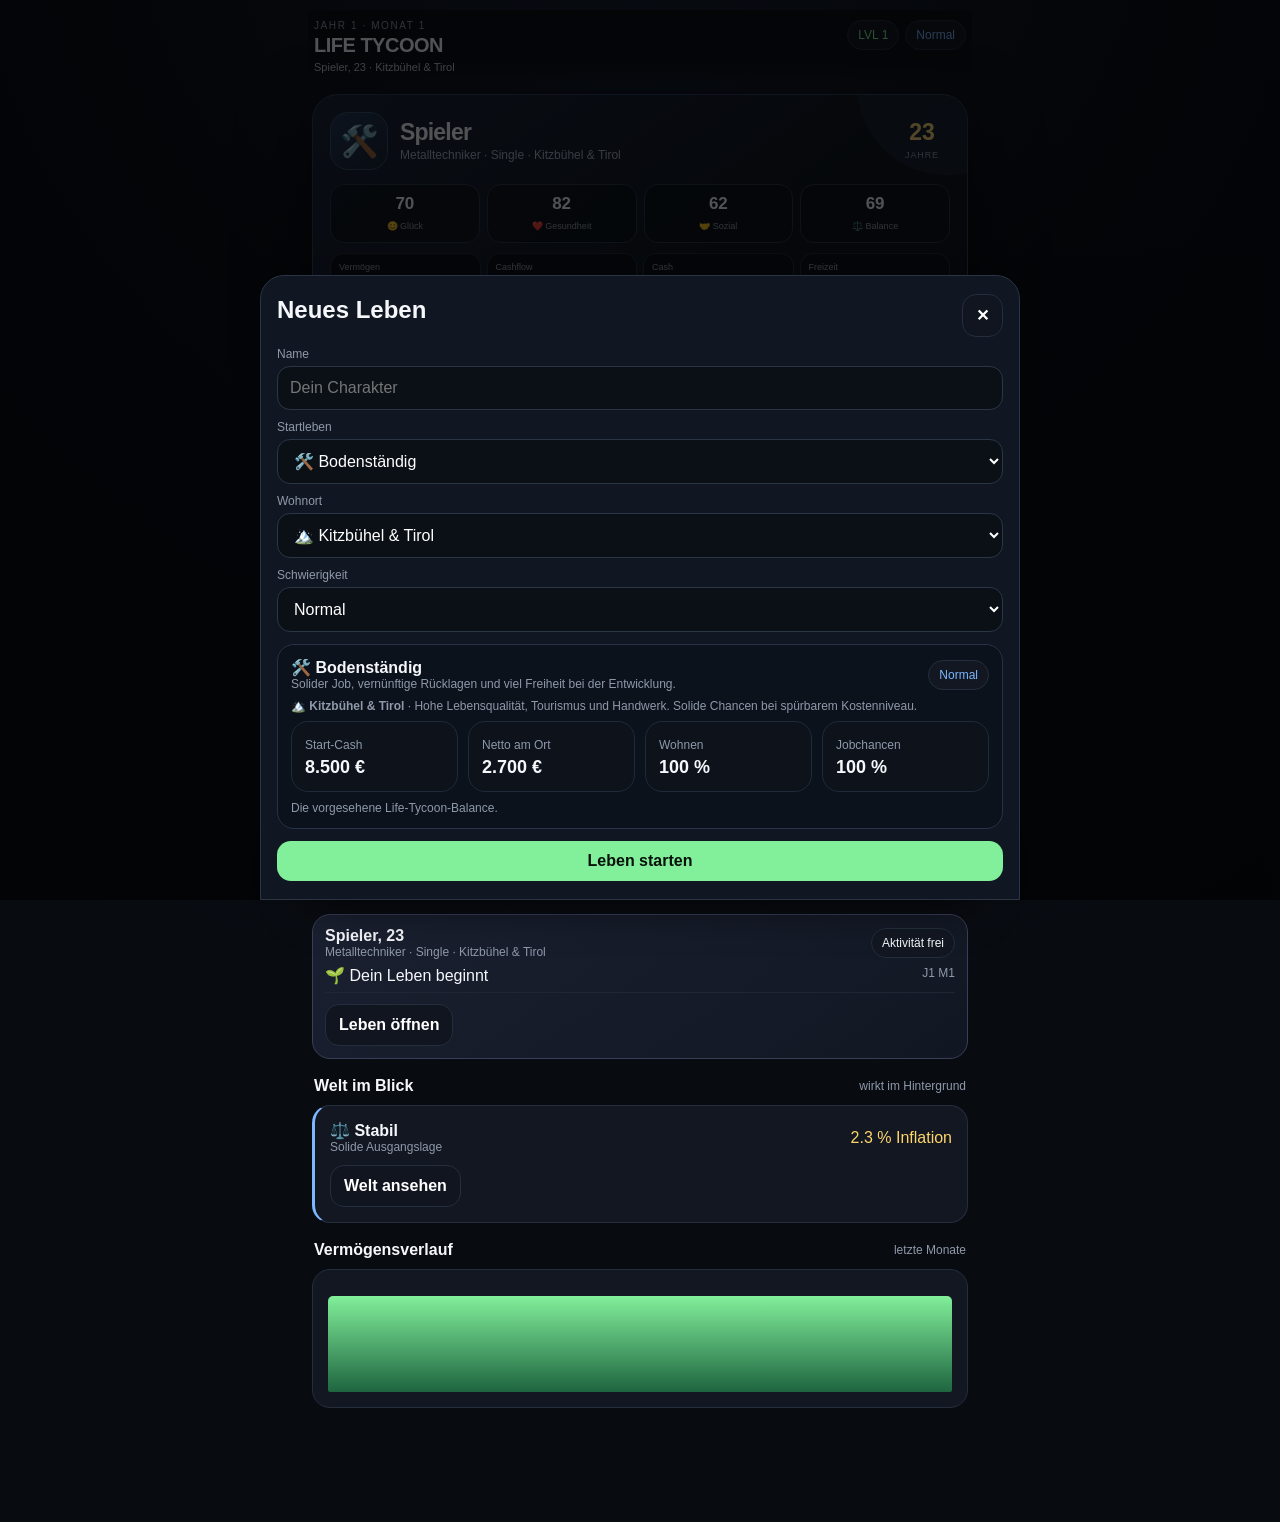
==== commit 802d4946: "Add files via upload" ====
--- a/index.html
+++ b/index.html
@@ -1,4 +1,4 @@
-<!doctype html><html lang="de"><head><meta charset="utf-8"><meta name="viewport" content="width=device-width,initial-scale=1,viewport-fit=cover"><meta name="theme-color" content="#090c12"><meta name="apple-mobile-web-app-capable" content="yes"><title>Life Tycoon v1.8</title><style>
+<!doctype html><html lang="de"><head><meta charset="utf-8"><meta name="viewport" content="width=device-width,initial-scale=1,viewport-fit=cover"><meta name="theme-color" content="#090c12"><meta name="apple-mobile-web-app-capable" content="yes"><title>Life Tycoon v1.9</title><style>
 :root{--bg:#090c12;--card:#121722;--card2:#171e2b;--line:#252e3d;--txt:#f5f7fb;--mut:#8e99aa;--green:#82ef9a;--blue:#7cb7ff;--gold:#ffd56a;--red:#ff7d88;--purple:#b69cff}*{box-sizing:border-box}html,body{margin:0;background:radial-gradient(circle at top,#111827 0,#090c12 42%);color:var(--txt);font-family:-apple-system,BlinkMacSystemFont,"SF Pro Text","Segoe UI",sans-serif;min-height:100%}body{padding:env(safe-area-inset-top) 0 env(safe-area-inset-bottom)}button,input,select{font:inherit}.app{max-width:760px;margin:auto;padding:16px 14px 92px}.top{display:flex;justify-content:space-between;align-items:flex-start;gap:10px;margin:5px 2px 18px}.eyebrow{font-size:12px;color:var(--mut);text-transform:uppercase;letter-spacing:.16em}.brand{font-weight:850;font-size:28px;letter-spacing:-.04em;margin-top:3px}.pill{border:1px solid var(--line);background:#121722;padding:7px 10px;border-radius:999px;font-size:12px}.level{color:var(--green)}.hero{background:linear-gradient(145deg,#171f2d,#10151f);border:1px solid #293448;border-radius:24px;padding:19px;box-shadow:0 20px 60px #0006}.heroTop{display:flex;justify-content:space-between;align-items:center}.big{font-size:34px;font-weight:850;letter-spacing:-.045em;margin:7px 0 2px}.mut{color:var(--mut)}.positive{color:var(--green)}.negative{color:var(--red)}.grid{display:grid;grid-template-columns:repeat(2,1fr);gap:10px;margin-top:12px}.metric{background:#0d121b;border:1px solid #202a39;border-radius:17px;padding:13px}.metric b{font-size:18px;display:block;margin-top:4px}.section{margin-top:22px}.title{display:flex;align-items:center;justify-content:space-between;margin:0 2px 10px}.title h2{font-size:17px;margin:0}.small{font-size:12px;color:var(--mut)}.card{background:var(--card);border:1px solid var(--line);border-radius:20px;padding:15px;margin-bottom:10px}.row{display:flex;justify-content:space-between;align-items:center;gap:12px}.row+.row{margin-top:11px}.bar{height:8px;background:#252d3a;border-radius:999px;overflow:hidden;margin-top:8px}.bar i{display:block;height:100%;background:linear-gradient(90deg,var(--blue),var(--purple));border-radius:999px}.btn{border:0;border-radius:14px;background:#232d3d;color:#fff;padding:11px 13px;font-weight:720;cursor:pointer}.btn.primary{background:var(--green);color:#07110a}.btn.blue{background:#233f64;color:#cce2ff}.btn.red{background:#4a2328;color:#ffc7cc}.btn.ghost{background:#10151f;border:1px solid var(--line)}.btn:disabled{opacity:.4}.actions{display:flex;gap:8px;flex-wrap:wrap;margin-top:11px}.nav{position:fixed;z-index:10;left:50%;bottom:max(8px,env(safe-area-inset-bottom));transform:translateX(-50%);width:min(calc(100% - 18px),740px);display:flex;gap:5px;overflow-x:auto;background:#0c1119eF;backdrop-filter:blur(18px);border:1px solid #273142;padding:7px;border-radius:20px;box-shadow:0 12px 45px #000a}.nav button{flex:1 0 68px;border:0;background:transparent;color:#8e99aa;border-radius:13px;padding:9px 5px;font-size:11px}.nav button.active{background:#202938;color:#fff}.nav span{display:block;font-size:18px;margin-bottom:2px}.view{display:none}.view.active{display:block}.event{border-left:3px solid var(--gold)}.event h3{margin:2px 0 6px;font-size:17px}.tag{display:inline-block;font-size:11px;padding:5px 8px;border-radius:999px;background:#212a38;color:#b8c3d3;margin-right:5px}.skillgrid{display:grid;grid-template-columns:1fr 1fr;gap:9px}.skill{background:#0e141e;border:1px solid var(--line);border-radius:16px;padding:12px}.skill.lock{opacity:.52}.skill .num{font-weight:800;color:var(--blue)}.moneyline{display:flex;justify-content:space-between;padding:8px 0;border-bottom:1px solid #202734}.moneyline:last-child{border:0}.modal{position:fixed;z-index:40;inset:0;background:#000a;display:none;align-items:flex-end;justify-content:center}.modal.show{display:flex}.sheet{width:min(100%,760px);max-height:86vh;overflow:auto;background:#111722;border:1px solid #2a3445;border-radius:24px 24px 0 0;padding:18px 16px calc(18px + env(safe-area-inset-bottom))}.sheet h2{margin:0 0 12px}.field{margin:10px 0}.field label{font-size:12px;color:var(--mut);display:block;margin-bottom:5px}.field input,.field select{width:100%;background:#0b1017;color:#fff;border:1px solid #2a3545;border-radius:13px;padding:12px}.toast{position:fixed;z-index:60;top:calc(10px + env(safe-area-inset-top));left:50%;transform:translate(-50%,-20px);opacity:0;pointer-events:none;background:#eef6f0;color:#07100a;padding:10px 14px;border-radius:13px;font-weight:700;transition:.2s}.toast.show{opacity:1;transform:translate(-50%,0)}.chart{display:flex;align-items:end;height:96px;gap:6px;margin-top:11px}.chart i{flex:1;background:linear-gradient(var(--green),#1e6540);border-radius:5px 5px 2px 2px;min-height:5px}.subhead{font-size:13px;color:#cad3df;font-weight:720;margin:12px 0 7px}.danger{color:var(--red)}.gold{color:var(--gold)}.blue{color:var(--blue)}.pathrow{display:grid;grid-template-columns:88px 1fr 34px;gap:9px;align-items:center;margin:9px 0}.chain{border-left:3px solid var(--purple)}.momentum{font-weight:800}.soft{color:#cbd5e1}.milestonegrid{display:grid;grid-template-columns:repeat(2,1fr);gap:8px;margin-top:10px}.badge{background:#0d141d;border:1px solid #273246;border-radius:15px;padding:11px}.badge.done{border-color:#4f6b50;background:#101a16}.badge .ico{font-size:20px;display:block;margin-bottom:5px}.rare{border-left:3px solid var(--purple);box-shadow:inset 0 0 24px #6f52a51a}.legacy{color:var(--gold);font-weight:800}.chapterHero{background:linear-gradient(145deg,#182238,#111722);border:1px solid #31405b;border-radius:22px;padding:16px}.chapterList{display:grid;grid-template-columns:1fr 1fr;gap:9px}.chapterCard{background:#0e141e;border:1px solid var(--line);border-radius:17px;padding:13px}.chapterCard.active{border-color:#6986ba;box-shadow:inset 0 0 22px #527bb61d}.chapterCard.done{border-color:#4d7258;background:#101a16}.stage{display:grid;grid-template-columns:24px 1fr 42px;gap:8px;align-items:center;padding:8px 0;border-bottom:1px solid #202734}.stage:last-child{border:0}.stage .check{width:22px;height:22px;border-radius:50%;display:grid;place-items:center;background:#232d3d;font-size:11px}.stage.done .check{background:#1f5b37;color:#b8ffc9}.chapterProgress{font-size:30px;font-weight:850;letter-spacing:-.04em}.focus{color:var(--blue);font-weight:800}.endgame{border-left:3px solid var(--gold)}
 .topbadges{display:flex;flex-direction:column;align-items:flex-end;gap:6px}.identity{margin-top:4px;color:#b9c5d6;font-size:12px}.originCard{border-left:3px solid var(--blue)}.originGrid{display:grid;grid-template-columns:1fr 1fr;gap:8px;margin-top:10px}.originMini{background:#0d141d;border:1px solid #273246;border-radius:14px;padding:10px}.originMini b{display:block;margin-bottom:3px}.difficulty.easy{color:var(--green)}.difficulty.normal{color:var(--blue)}.difficulty.hard{color:var(--gold)}.difficulty.hardcore{color:var(--red)}.setupPreview{background:#0c121b;border:1px solid #273246;border-radius:17px;padding:13px;margin:12px 0}.setupPreview .grid{margin-top:8px}.warningBox{border:1px solid #5a3b3f;background:#25181b;border-radius:14px;padding:10px;color:#ffc8ce;font-size:12px}
 
@@ -19,15 +19,54 @@
 .storyFeed{display:grid;gap:9px}.storyItem{display:grid;grid-template-columns:42px 1fr;gap:10px;align-items:flex-start;background:#0d131d;border:1px solid #242e3f;border-radius:16px;padding:11px}.storyItem .storyIco{width:38px;height:38px;border-radius:12px;display:grid;place-items:center;background:#1d2736;font-size:20px}.storyItem b{display:block;margin-bottom:3px}.storyAge{font-size:11px;color:var(--gold);font-weight:800}.peopleGrid{display:grid;grid-template-columns:repeat(2,minmax(0,1fr));gap:9px}.personCard{background:#0e141e;border:1px solid var(--line);border-radius:17px;padding:12px}.personCard .avatar{font-size:28px;margin-bottom:5px}.personCard .rel{font-size:12px;color:var(--mut)}.personCard .actions{margin-top:8px}.personCard .btn{padding:8px 9px;font-size:11px}.activityGrid{display:grid;grid-template-columns:repeat(2,minmax(0,1fr));gap:9px}.activityBtn{border:1px solid var(--line);background:#111925;color:#fff;border-radius:17px;padding:13px;text-align:left;min-height:88px}.activityBtn b{display:block;margin:5px 0 3px}.activityBtn .ico{font-size:24px}.activityBtn:disabled{opacity:.42}.traitGrid{display:grid;grid-template-columns:repeat(2,minmax(0,1fr));gap:9px}.traitBox{background:#0d141d;border:1px solid #273246;border-radius:14px;padding:10px}.traitBox b{font-size:18px}.traitMeter{height:6px;background:#252d3a;border-radius:99px;overflow:hidden;margin-top:6px}.traitMeter i{display:block;height:100%;background:linear-gradient(90deg,var(--purple),var(--blue))}.lifePulse{display:grid;grid-template-columns:repeat(4,1fr);gap:7px;margin-top:10px}.pulse{background:#0d141d;border:1px solid #263045;border-radius:13px;padding:9px;text-align:center}.pulse b{display:block;font-size:16px}.pulse span{font-size:10px;color:var(--mut)}.usedMark{color:var(--gold);font-weight:750}
 @media(min-width:600px){.peopleGrid,.activityGrid{grid-template-columns:repeat(3,minmax(0,1fr))}.traitGrid{grid-template-columns:repeat(4,minmax(0,1fr))}}
 
+
+/* v1.9 Life-first UI rebuild */
+:root{--surface:#0d121b;--surface2:#121a26;--accent:#8ff0a4;--accent2:#79b9ff}
+body{background:radial-gradient(circle at 50% -10%,#182338 0,#0a0e15 32%,#080b10 70%)}
+.app{max-width:680px;padding:10px 12px 104px}
+.top{position:sticky;top:0;z-index:8;margin:0 -4px 12px;padding:10px 6px 9px;background:linear-gradient(#0a0e15f2,#0a0e15d8 72%,transparent);backdrop-filter:blur(15px)}
+.brand{font-size:20px;letter-spacing:-.025em}.eyebrow{font-size:10px}.identity{font-size:11px}.topbadges{flex-direction:row;align-items:center}
+.lifeHomeHero{background:linear-gradient(145deg,#1b263a,#101722 60%,#0c121a);border:1px solid #31435e;border-radius:26px;padding:17px;box-shadow:0 24px 70px #0008;overflow:hidden;position:relative}
+.lifeHomeHero:after{content:'';position:absolute;width:180px;height:180px;border-radius:50%;right:-70px;top:-100px;background:#7cb7ff13;pointer-events:none}
+.personHero{display:grid;grid-template-columns:58px 1fr auto;gap:12px;align-items:center}.avatarHero{width:58px;height:58px;border-radius:18px;background:linear-gradient(145deg,#263b5d,#192335);display:grid;place-items:center;font-size:31px;border:1px solid #38506f}.personHero h1{font-size:23px;line-height:1.05;margin:0 0 4px;letter-spacing:-.035em}.personMeta{font-size:12px;color:#a9b5c7}.ageBadge{min-width:56px;text-align:center}.ageBadge b{display:block;font-size:23px;color:var(--gold);line-height:1}.ageBadge span{font-size:9px;color:var(--mut);text-transform:uppercase;letter-spacing:.1em}
+.lifeStatRow{display:grid;grid-template-columns:repeat(4,1fr);gap:7px;margin-top:14px}.lifeStat{background:#0b111a9c;border:1px solid #29364a;border-radius:14px;padding:9px 6px;text-align:center}.lifeStat b{display:block;font-size:17px;margin-bottom:1px}.lifeStat span{font-size:9px;color:var(--mut)}
+.financeStrip{display:grid;grid-template-columns:repeat(4,minmax(0,1fr));gap:6px;margin-top:10px}.financeMini{background:#0b111a;border:1px solid #222d3c;border-radius:13px;padding:8px}.financeMini span{display:block;font-size:9px;color:var(--mut);white-space:nowrap;overflow:hidden;text-overflow:ellipsis}.financeMini b{font-size:12px;display:block;margin-top:3px;white-space:nowrap;overflow:hidden;text-overflow:ellipsis}
+.decisionCard{border:1px solid #544528;border-left:4px solid var(--gold);background:linear-gradient(145deg,#19170f,#121722 48%);padding:16px}.decisionCard h3{font-size:19px}.decisionHeader{display:flex;align-items:center;justify-content:space-between;gap:8px}.monthState{font-size:10px;padding:5px 8px;border-radius:99px;background:#322b18;color:#ffe6a3}.monthState.ready{background:#173322;color:#aef6bd}
+.advanceWrap{margin:12px 0 4px}.advanceBtn{width:100%;border:0;border-radius:19px;padding:16px 18px;background:linear-gradient(100deg,#8cf0a1,#79b9ff);color:#07110c;font-weight:900;font-size:17px;display:flex;justify-content:space-between;align-items:center;box-shadow:0 14px 35px #5cae8c25}.advanceBtn:disabled{filter:saturate(.25);opacity:.45;box-shadow:none}.advanceBtn>span:first-child{display:flex;flex-direction:column;align-items:flex-start;gap:2px}.advanceBtn small{font-size:10px;font-weight:700;opacity:.65}.advanceIcon{font-size:23px}
+.quickGrid{display:grid;grid-template-columns:repeat(2,1fr);gap:9px}.quickTile{border:1px solid #263348;background:linear-gradient(145deg,#121a27,#0e141e);border-radius:18px;padding:13px;text-align:left;color:#fff;min-height:84px}.quickTile .qi{font-size:23px}.quickTile b{display:block;margin:7px 0 2px;font-size:14px}.quickTile span{font-size:10px;color:var(--mut)}
+.section{margin-top:18px}.title h2{font-size:16px}.card{border-radius:18px}.storyHero{padding:12px}.storyHero .moneyline{padding:7px 0}
+.moreGrid{display:grid;grid-template-columns:repeat(2,1fr);gap:9px}.moreTile{border:1px solid #27354a;background:linear-gradient(145deg,#111925,#0d131d);border-radius:18px;padding:14px;color:#fff;text-align:left}.moreTile .mi{font-size:25px}.moreTile b{display:block;margin:7px 0 2px}.moreTile span{font-size:10px;color:var(--mut)}
+.deepHead{display:flex;align-items:center;gap:9px;margin-bottom:12px}.backMore{border:1px solid var(--line);background:#111722;color:#fff;width:36px;height:36px;border-radius:12px;font-size:18px}.deepHead h2{margin:0;font-size:20px}.deepHead .small{margin-top:2px}
+.nav{width:min(calc(100% - 14px),670px);gap:4px;padding:6px;border-radius:22px;background:#0b1018f2}.nav button{flex:1 1 20%;min-width:0;padding:8px 3px;font-size:10px}.nav span{font-size:19px}.nav button.active{background:linear-gradient(145deg,#253246,#182231);box-shadow:inset 0 0 0 1px #344258}
+@media(max-width:390px){.lifeStatRow{gap:5px}.lifeStat{padding:8px 3px}.lifeStat b{font-size:15px}.financeStrip{grid-template-columns:repeat(2,1fr)}.personHero{grid-template-columns:52px 1fr auto}.avatarHero{width:52px;height:52px}.personHero h1{font-size:21px}}
+
 </style></head><body><div class="toast" id="toast"></div><main class="app"><header class="top"><div><div class="eyebrow" id="period">Jahr 1 · Monat 1</div><div class="brand">LIFE TYCOON</div><div class="identity" id="identity">Dein Leben</div></div><div class="topbadges"><div class="pill level" id="lvl">LVL 1</div><div class="pill difficulty normal" id="difficultyPill">Normal</div></div></header>
-<section id="overview" class="view active"><div class="hero"><div class="heroTop"><span class="mut">Gesamtvermögen</span><span class="pill" id="lifeScore">Life 70</span></div><div class="big" id="net">0 €</div><div id="cashflow" class="positive">+0 € / Monat</div><div class="grid"><div class="metric"><span class="small">Cash</span><b id="cash">0 €</b></div><div class="metric"><span class="small">Depot</span><b id="invest">0 €</b></div><div class="metric"><span class="small">Schulden</span><b id="debt">0 €</b></div><div class="metric"><span class="small">Freizeit/Woche</span><b id="free">0 h</b></div></div></div><div class="section"><div class="title"><h2>Wirtschaft</h2><span class="pill" id="worldPill">Stabil</span></div><div class="card worldNews" id="worldMini"></div></div><div class="section"><div class="title"><h2>Was passiert?</h2><span class="small">deine Monatsentscheidung</span></div><div class="card event" id="eventCard"></div></div><div class="section"><div class="title"><h2>Dein Leben</h2><span class="small">die letzten Momente</span></div><div class="card storyHero" id="storyMini"></div></div><div class="section"><div class="title"><h2>Dein Lebensweg</h2><span class="pill" id="pathName">Offen</span></div><div class="card" id="pathCard"></div><div class="card chain" id="consequenceCard"></div></div><div class="section"><div class="title"><h2>Meilensteine</h2><span class="pill legacy" id="legacyPill">0 Ruf</span></div><div class="card" id="milestoneCard"></div></div><div class="section"><div class="title"><h2>Lebenskapitel</h2><span class="pill focus" id="chapterPill">Fokus</span></div><div class="card endgame" id="chapterMini"></div></div><div class="section"><div class="title"><h2>Monat abschließen</h2><span class="small" id="monthHint"></span></div><div class="card"><div class="row"><div><b>Dein Leben läuft weiter</b><div class="small">Einkommen, regionale Lebenshaltung, Bank, Schutz, Investments, Business und Alterung werden berechnet.</div></div></div><div class="actions"><button class="btn primary" onclick="nextMonth()">Nächster Monat →</button><button class="btn ghost" onclick="openFinance()">Finanzen</button></div></div></div><div class="section"><div class="title"><h2>Vermögensverlauf</h2><span class="small">letzte Monate</span></div><div class="card"><div class="chart" id="chart"></div></div></div></section>
+<section id="overview" class="view active">
+<div class="lifeHomeHero">
+  <div class="personHero"><div class="avatarHero" id="homeAvatar">🙂</div><div><h1 id="homeName">Dein Leben</h1><div class="personMeta" id="homeSummary">Job · Beziehung · Wohnort</div></div><div class="ageBadge"><b id="homeAge">23</b><span>Jahre</span></div></div>
+  <div class="lifeStatRow"><div class="lifeStat"><b id="homeHappy">70</b><span>😊 Glück</span></div><div class="lifeStat"><b id="homeHealth">82</b><span>❤️ Gesundheit</span></div><div class="lifeStat"><b id="homeSocial">60</b><span>🤝 Sozial</span></div><div class="lifeStat"><b id="homeBalance">65</b><span>⚖️ Balance</span></div></div>
+  <div class="financeStrip"><div class="financeMini"><span>Vermögen</span><b id="net">0 €</b></div><div class="financeMini"><span>Cashflow</span><b id="cashflow">+0 €</b></div><div class="financeMini"><span>Cash</span><b id="cash">0 €</b></div><div class="financeMini"><span>Freizeit</span><b id="free">0 h</b></div><div style="display:none"><b id="invest"></b><b id="debt"></b></div></div>
+  <div style="display:flex;gap:7px;margin-top:10px"><span class="pill" id="lifeScore">Life 70</span><span class="pill" id="worldPill">Stabil</span></div>
+</div>
+<div class="section"><div class="title"><h2>Dein Monat</h2><span class="monthState" id="decisionState">Entscheidung offen</span></div><div class="card event decisionCard" id="eventCard"></div></div>
+<div class="advanceWrap"><button class="advanceBtn" id="advanceBtn" onclick="nextMonth()"><span><b>Monat weiter</b><small id="monthHint">erst entscheiden</small></span><span class="advanceIcon">→</span></button></div>
+<div class="section"><div class="title"><h2>Was möchtest du tun?</h2><span class="small">schneller Zugriff</span></div><div class="quickGrid"><button class="quickTile" onclick="goView('life')"><span class="qi">♥</span><b>Menschen & Aktivitäten</b><span>Freunde, Dating, Familie, Freizeit</span></button><button class="quickTile" onclick="goView('career')"><span class="qi">↗</span><b>Karriere</b><span>Job, Leistung und Chancen</span></button><button class="quickTile" onclick="goView('wealth')"><span class="qi">€</span><b>Geld & Besitz</b><span>Depot, Business, Auto und Wohnen</span></button><button class="quickTile" onclick="goView('more')"><span class="qi">•••</span><b>Mehr</b><span>Skills, Bank, Gesundheit, Welt, Ziele</span></button></div></div>
+<div class="section"><div class="title"><h2>Deine Geschichte</h2><span class="small">letzte Momente</span></div><div class="card storyHero" id="storyMini"></div></div>
+<div class="section"><div class="title"><h2>Welt im Blick</h2><span class="small">wirkt im Hintergrund</span></div><div class="card worldNews" id="worldMini"></div></div>
+<div class="section"><div class="title"><h2>Vermögensverlauf</h2><span class="small">letzte Monate</span></div><div class="card"><div class="chart" id="chart"></div></div></div>
+</section>
 <section id="career" class="view"><div class="title"><h2>Karriere</h2><button class="btn ghost" onclick="careerAction()">Monatsaktion</button></div><div class="card"><div class="row"><div><div class="small">Position</div><b id="job"></b></div><div class="pill" id="salary"></div></div><div class="row"><span class="small">Leistung</span><b id="perf"></b></div><div class="bar"><i id="perfBar"></i></div><div class="row"><span class="small">Karrierestress</span><b id="careerStress"></b></div><div class="actions"><button class="btn blue" onclick="askPromotion()">Beförderung prüfen</button><button class="btn ghost" onclick="jobOffer()">Jobmarkt</button></div></div><div class="section"><div class="title"><h2>Aktuelle Anforderungen</h2></div><div class="card" id="requirements"></div></div></section>
 <section id="skills" class="view"><div class="title"><h2>Skills & Bildung</h2><span class="pill" id="sp"></span></div><div class="card"><div class="row"><div><b>Lernplan</b><div class="small">Zeit pro Woche für Weiterbildung</div></div><select id="studyHours" onchange="setStudyHours(this.value)" style="background:#0b1017;color:white;border:1px solid #2a3545;border-radius:10px;padding:8px"><option>0</option><option>2</option><option>4</option><option>6</option><option>8</option><option>10</option><option>12</option></select></div><div class="bar"><i id="studyBar"></i></div><div class="small" id="studyText" style="margin-top:7px"></div></div><div class="skillgrid" id="skillGrid"></div><div class="section"><div class="title"><h2>Kurse</h2></div><div class="card"><div class="moneyline"><span>Online-Kurs</span><b>190 € · +1 SP</b></div><div class="actions"><button class="btn" onclick="course(190,1,10)">Belegen</button></div></div><div class="card"><div class="moneyline"><span>Fachlehrgang</span><b>790 € · +3 SP</b></div><div class="actions"><button class="btn" onclick="course(790,3,25)">Belegen</button></div></div></div></section>
-<section id="wealth" class="view"><div class="title"><h2>Vermögen</h2><button class="btn ghost" onclick="openFinance()">Geld bewegen</button></div><div class="card"><div class="moneyline"><span>Cash</span><b id="wCash"></b></div><div class="moneyline"><span>Depot</span><b id="wInvest"></b></div><div class="moneyline"><span>Besitz & Sachwerte</span><b id="wAssets"></b></div><div class="moneyline"><span>Schulden</span><b class="danger" id="wDebt"></b></div></div><div class="section"><div class="title"><h2>Investieren</h2></div><div class="card"><div class="row"><div><b>Monatlicher Sparplan</b><div class="small">simulierte Rendite, kein reales Finanzprodukt</div></div><b id="plan"></b></div><div class="actions"><button class="btn" onclick="setPlan()">Sparplan ändern</button><button class="btn ghost" onclick="setRisk()">Risiko wählen</button></div></div></div><div class="section"><div class="title"><h2>Nebenverdienst & Business</h2></div><div id="businessArea"></div></div><div class="section"><div class="title"><h2>Besitz & Lebensstandard</h2><span class="pill" id="lifestylePill"></span></div><div class="assetHero" id="assetHero"></div><div id="ownedAssets" class="assetList"></div></div><div class="section"><div class="title"><h2>Fahrzeugmarkt</h2><span class="small">Preise reagieren auf Inflation</span></div><div class="marketGrid" id="vehicleMarket"></div></div><div class="section"><div class="title"><h2>Wohnmarkt</h2><span class="small">Preise folgen dem Immobilienindex</span></div><div class="marketGrid" id="homeMarket"></div></div></section>
+<section id="wealth" class="view"><div class="title"><h2>Geld & Besitz</h2><button class="btn ghost" onclick="openFinance()">Geld bewegen</button></div><div class="card"><div class="moneyline"><span>Cash</span><b id="wCash"></b></div><div class="moneyline"><span>Depot</span><b id="wInvest"></b></div><div class="moneyline"><span>Besitz & Sachwerte</span><b id="wAssets"></b></div><div class="moneyline"><span>Schulden</span><b class="danger" id="wDebt"></b></div></div><div class="section"><div class="title"><h2>Investieren</h2></div><div class="card"><div class="row"><div><b>Monatlicher Sparplan</b><div class="small">simulierte Rendite, kein reales Finanzprodukt</div></div><b id="plan"></b></div><div class="actions"><button class="btn" onclick="setPlan()">Sparplan ändern</button><button class="btn ghost" onclick="setRisk()">Risiko wählen</button></div></div></div><div class="section"><div class="title"><h2>Nebenverdienst & Business</h2></div><div id="businessArea"></div></div><div class="section"><div class="title"><h2>Besitz & Lebensstandard</h2><span class="pill" id="lifestylePill"></span></div><div class="assetHero" id="assetHero"></div><div id="ownedAssets" class="assetList"></div></div><div class="section"><div class="title"><h2>Fahrzeugmarkt</h2><span class="small">Preise reagieren auf Inflation</span></div><div class="marketGrid" id="vehicleMarket"></div></div><div class="section"><div class="title"><h2>Wohnmarkt</h2><span class="small">Preise folgen dem Immobilienindex</span></div><div class="marketGrid" id="homeMarket"></div></div></section>
 <section id="bank" class="view"><div class="title"><h2>Bank & Schutz</h2><span class="pill" id="creditPill"></span></div><div class="bankHero"><div class="row"><div><div class="small">Bonität</div><div class="big" id="creditLabel" style="font-size:29px"></div><div class="mut" id="creditHint"></div></div><div class="scoreRing" id="creditRing" style="--score:65"><b id="creditScore"></b></div></div><div class="bankGrid" style="margin-top:13px"><div class="bankTile"><span class="small">Kreditzins aktuell</span><b id="creditRate"></b></div><div class="bankTile"><span class="small">Kredit-Spielraum</span><b id="creditLimit"></b></div><div class="bankTile"><span class="small">Notgroschen</span><b id="reserveAmount"></b></div><div class="bankTile"><span class="small">Schuldendienst</span><b id="debtService"></b></div></div></div><div class="section"><div class="title"><h2>Notgroschen</h2><span class="small">geschützt vor Alltagsausgaben</span></div><div class="card"><div class="row"><div><b id="reserveMonths"></b><div class="small">Ziel: mindestens 3 Monatskosten</div></div><span class="pill" id="reserveInterest"></span></div><div class="reserveBar" style="margin-top:10px"><i id="reserveBar"></i></div><div class="actions"><button class="btn" onclick="moveReserve(500)">+ 500 €</button><button class="btn ghost" onclick="moveReserve(-500)">− 500 €</button></div></div></div><div class="section"><div class="title"><h2>Kredit & Tilgung</h2><span class="small">abhängig von Bonität & Zinswelt</span></div><div class="card" id="creditArea"></div></div><div class="section"><div class="title"><h2>Versicherungen</h2><span class="pill" id="insuranceCost"></span></div><div class="card shield" id="insuranceArea"></div></div><div class="section"><div class="title"><h2>Verträge</h2><span class="pill" id="contractCost"></span></div><div class="card" id="contractArea"></div></div><div class="section"><div class="title"><h2>Bonitätsverlauf</h2><span class="small">letzte Monate</span></div><div class="card" id="creditHistory"></div></div></section>
-<section id="life" class="view"><div class="title"><h2>Leben</h2><span class="pill" id="age"></span></div><div class="card"><div class="row"><div><div class="small">Beziehungsstatus</div><b id="relation"></b></div><div class="pill" id="relScore"></div></div><div class="row"><span class="small">Kinder</span><b id="kids"></b></div><div class="row"><span class="small">Lebensqualität</span><b id="quality"></b></div><div class="actions"><button class="btn" onclick="relationshipAction()">Beziehung</button><button class="btn ghost" onclick="familyAction()">Familie</button></div><div class="lifePulse"><div class="pulse"><b id="pulseHappy">0</b><span>Zufriedenheit</span></div><div class="pulse"><b id="pulseHealth">0</b><span>Gesundheit</span></div><div class="pulse"><b id="pulseSmart">0</b><span>Wissen</span></div><div class="pulse"><b id="pulseSocial">0</b><span>Sozial</span></div></div></div><div class="section"><div class="title"><h2>Charakter</h2><span class="small">entwickelt sich durch Entscheidungen</span></div><div class="traitGrid" id="traitGrid"></div></div><div class="section"><div class="title"><h2>Menschen in deinem Leben</h2><span class="small" id="socialHint"></span></div><div class="peopleGrid" id="peopleList"></div></div><div class="section"><div class="title"><h2>Aktivitäten</h2><span class="small">eine freie Aktivität pro Monat</span></div><div class="activityGrid" id="activityArea"></div></div><div class="section"><div class="title"><h2>Lebensgeschichte</h2><span class="pill">Story</span></div><div class="storyFeed" id="storyFeed"></div></div><div class="section"><div class="title"><h2>Dein Startleben</h2><span class="pill" id="originPill"></span></div><div class="card originCard" id="characterCard"></div></div><div class="section"><div class="title"><h2>Chronik</h2></div><div class="card" id="chronicle"></div></div></section>
-<section id="balance" class="view"><div class="title"><h2>Balance</h2><span class="pill" id="balanceScore"></span></div><div class="grid"><div class="metric"><span class="small">Gesundheit</span><b id="health"></b></div><div class="metric"><span class="small">Fitness</span><b id="fitness"></b></div><div class="metric"><span class="small">Energie</span><b id="energy"></b></div><div class="metric"><span class="small">Stress</span><b id="stress"></b></div></div><div class="section"><div class="card"><div class="subhead">168 Stunden pro Woche</div><div id="timeBudget"></div></div></div><div class="section"><div class="title"><h2>Balance-Aktion</h2></div><div class="actions"><button class="btn" onclick="balanceAction('sport')">🏋️ Training</button><button class="btn" onclick="balanceAction('sleep')">😴 Schlaf</button><button class="btn" onclick="balanceAction('friends')">🎉 Freizeit</button><button class="btn blue" onclick="balanceAction('vacation')">🌴 Kurzurlaub</button></div></div></section><section id="world" class="view"><div class="title"><h2>Wirtschaft & Welt</h2><span class="pill" id="phasePill"></span></div><div class="worldHero"><div class="row"><div><div class="small">Konjunkturphase</div><div class="big" id="phaseName" style="font-size:29px"></div><div class="mut" id="phaseSummary"></div></div><div class="trend flat" id="worldTrend"></div></div><div class="macrogrid"><div class="signal" id="inflationBox"><span class="small">Inflation</span><b id="inflation"></b></div><div class="signal" id="rateBox"><span class="small">Leitzins</span><b id="rate"></b></div><div class="signal" id="jobBox"><span class="small">Jobmarkt</span><b id="jobMarket"></b></div><div class="signal" id="stockBox"><span class="small">Börsenstimmung</span><b id="stockMood"></b></div></div></div><div class="section"><div class="title"><h2>Wohnort & Region</h2><span class="pill" id="locationPill"></span></div><div class="locationHero" id="locationHero"></div><div class="locationGrid" id="locationList"></div><div class="card moveNote" style="margin-top:10px"><div class="small">Die Werte sind für die Spielbalance modelliert und keine echten Miet- oder Gehaltsdaten. Ein Umzug verändert Einkommen, Wohnkosten, Jobchancen, Business und Pendelzeit.</div></div></div><div class="section"><div class="title"><h2>Marktampel</h2><span class="small">Auswirkung auf dein Leben</span></div><div class="card" id="marketSignals"></div></div><div class="section"><div class="title"><h2>Immobilienmarkt</h2><span class="pill" id="propertyPill"></span></div><div class="card" id="propertyArea"></div></div><div class="section"><div class="title"><h2>Wirtschaftschronik</h2><span class="small">letzte Entwicklungen</span></div><div class="card" id="worldHistory"></div></div></section><section id="chapters" class="view"><div class="title"><h2>Lebenskapitel</h2><span class="pill" id="chapterDone"></span></div><div class="chapterHero" id="chapterHero"></div><div class="section"><div class="title"><h2>Etappen</h2><span class="small">mehrjährige Mission</span></div><div class="card" id="chapterStages"></div></div><div class="section"><div class="title"><h2>Alle Kapitel</h2></div><div class="chapterList" id="chapterList"></div></div></section></main>
-<nav class="nav"><button class="active" data-v="overview" onclick="showView(this)"><span>⌂</span>Übersicht</button><button data-v="career" onclick="showView(this)"><span>↗</span>Karriere</button><button data-v="skills" onclick="showView(this)"><span>✦</span>Skills</button><button data-v="wealth" onclick="showView(this)"><span>€</span>Vermögen</button><button data-v="bank" onclick="showView(this)"><span>🏦</span>Bank</button><button data-v="life" onclick="showView(this)"><span>♥</span>Leben</button><button data-v="balance" onclick="showView(this)"><span>◉</span>Balance</button><button data-v="world" onclick="showView(this)"><span>◈</span>Welt</button><button data-v="chapters" onclick="showView(this)"><span>◎</span>Kapitel</button></nav>
+<section id="life" class="view"><div class="title"><h2>Menschen & Aktivitäten</h2><span class="pill" id="age"></span></div><div class="card"><div class="row"><div><div class="small">Beziehungsstatus</div><b id="relation"></b></div><div class="pill" id="relScore"></div></div><div class="row"><span class="small">Kinder</span><b id="kids"></b></div><div class="row"><span class="small">Lebensqualität</span><b id="quality"></b></div><div class="actions"><button class="btn" onclick="relationshipAction()">Beziehung</button><button class="btn ghost" onclick="familyAction()">Familie</button></div><div class="lifePulse"><div class="pulse"><b id="pulseHappy">0</b><span>Zufriedenheit</span></div><div class="pulse"><b id="pulseHealth">0</b><span>Gesundheit</span></div><div class="pulse"><b id="pulseSmart">0</b><span>Wissen</span></div><div class="pulse"><b id="pulseSocial">0</b><span>Sozial</span></div></div></div><div class="section"><div class="title"><h2>Charakter</h2><span class="small">entwickelt sich durch Entscheidungen</span></div><div class="traitGrid" id="traitGrid"></div></div><div class="section"><div class="title"><h2>Menschen in deinem Leben</h2><span class="small" id="socialHint"></span></div><div class="peopleGrid" id="peopleList"></div></div><div class="section"><div class="title"><h2>Aktivitäten</h2><span class="small">eine freie Aktivität pro Monat</span></div><div class="activityGrid" id="activityArea"></div></div><div class="section"><div class="title"><h2>Lebensgeschichte</h2><span class="pill">Story</span></div><div class="storyFeed" id="storyFeed"></div></div><div class="section"><div class="title"><h2>Dein Startleben</h2><span class="pill" id="originPill"></span></div><div class="card originCard" id="characterCard"></div></div><div class="section"><div class="title"><h2>Chronik</h2></div><div class="card" id="chronicle"></div></div></section>
+<section id="balance" class="view"><div class="title"><h2>Balance</h2><span class="pill" id="balanceScore"></span></div><div class="grid"><div class="metric"><span class="small">Gesundheit</span><b id="health"></b></div><div class="metric"><span class="small">Fitness</span><b id="fitness"></b></div><div class="metric"><span class="small">Energie</span><b id="energy"></b></div><div class="metric"><span class="small">Stress</span><b id="stress"></b></div></div><div class="section"><div class="card"><div class="subhead">168 Stunden pro Woche</div><div id="timeBudget"></div></div></div><div class="section"><div class="title"><h2>Balance-Aktion</h2></div><div class="actions"><button class="btn" onclick="balanceAction('sport')">🏋️ Training</button><button class="btn" onclick="balanceAction('sleep')">😴 Schlaf</button><button class="btn" onclick="balanceAction('friends')">🎉 Freizeit</button><button class="btn blue" onclick="balanceAction('vacation')">🌴 Kurzurlaub</button></div></div></section><section id="world" class="view"><div class="title"><h2>Wirtschaft & Welt</h2><span class="pill" id="phasePill"></span></div><div class="worldHero"><div class="row"><div><div class="small">Konjunkturphase</div><div class="big" id="phaseName" style="font-size:29px"></div><div class="mut" id="phaseSummary"></div></div><div class="trend flat" id="worldTrend"></div></div><div class="macrogrid"><div class="signal" id="inflationBox"><span class="small">Inflation</span><b id="inflation"></b></div><div class="signal" id="rateBox"><span class="small">Leitzins</span><b id="rate"></b></div><div class="signal" id="jobBox"><span class="small">Jobmarkt</span><b id="jobMarket"></b></div><div class="signal" id="stockBox"><span class="small">Börsenstimmung</span><b id="stockMood"></b></div></div></div><div class="section"><div class="title"><h2>Wohnort & Region</h2><span class="pill" id="locationPill"></span></div><div class="locationHero" id="locationHero"></div><div class="locationGrid" id="locationList"></div><div class="card moveNote" style="margin-top:10px"><div class="small">Die Werte sind für die Spielbalance modelliert und keine echten Miet- oder Gehaltsdaten. Ein Umzug verändert Einkommen, Wohnkosten, Jobchancen, Business und Pendelzeit.</div></div></div><div class="section"><div class="title"><h2>Marktampel</h2><span class="small">Auswirkung auf dein Leben</span></div><div class="card" id="marketSignals"></div></div><div class="section"><div class="title"><h2>Immobilienmarkt</h2><span class="pill" id="propertyPill"></span></div><div class="card" id="propertyArea"></div></div><div class="section"><div class="title"><h2>Wirtschaftschronik</h2><span class="small">letzte Entwicklungen</span></div><div class="card" id="worldHistory"></div></div></section><section id="chapters" class="view"><div class="title"><h2>Lebenskapitel</h2><span class="pill" id="chapterDone"></span></div><div class="chapterHero" id="chapterHero"></div><div class="section"><div class="title"><h2>Etappen</h2><span class="small">mehrjährige Mission</span></div><div class="card" id="chapterStages"></div></div><div class="section"><div class="title"><h2>Alle Kapitel</h2></div><div class="chapterList" id="chapterList"></div></div></section><section id="more" class="view"><div class="title"><h2>Mehr</h2><span class="pill">Dein Leben</span></div>
+<div class="moreGrid"><button class="moreTile" onclick="goView('skills')"><span class="mi">✦</span><b>Skills & Bildung</b><span>Lernen, Kurse, Fähigkeiten</span></button><button class="moreTile" onclick="goView('bank')"><span class="mi">🏦</span><b>Bank & Schutz</b><span>Bonität, Kredite, Versicherungen</span></button><button class="moreTile" onclick="goView('balance')"><span class="mi">◉</span><b>Gesundheit & Balance</b><span>Stress, Fitness, Energie, Zeit</span></button><button class="moreTile" onclick="goView('world')"><span class="mi">◈</span><b>Welt & Wohnort</b><span>Wirtschaft, Regionen, Umzug</span></button><button class="moreTile" onclick="goView('chapters')"><span class="mi">◎</span><b>Lebensziele</b><span>Kapitel und langfristige Missionen</span></button><button class="moreTile" onclick="openNewLife(false)"><span class="mi">↻</span><b>Neues Leben</b><span>Charakter und Startweg ändern</span></button></div>
+<div class="section"><div class="title"><h2>Dein Lebensweg</h2><span class="pill" id="pathName">Offen</span></div><div class="card" id="pathCard"></div><div class="card chain" id="consequenceCard"></div></div>
+<div class="section"><div class="title"><h2>Meilensteine</h2><span class="pill legacy" id="legacyPill">0 Ruf</span></div><div class="card" id="milestoneCard"></div></div>
+<div class="section"><div class="title"><h2>Lebenskapitel</h2><span class="pill focus" id="chapterPill">Fokus</span></div><div class="card endgame" id="chapterMini"></div></div>
+</section></main>
+<nav class="nav"><button class="active" data-v="overview" onclick="showView(this)"><span>●</span>Leben</button><button data-v="life" onclick="showView(this)"><span>♥</span>Menschen</button><button data-v="career" onclick="showView(this)"><span>↗</span>Karriere</button><button data-v="wealth" onclick="showView(this)"><span>€</span>Geld</button><button data-v="more" onclick="showView(this)"><span>•••</span>Mehr</button></nav>
 <div class="modal" id="modal"><div class="sheet"><div class="row"><h2 id="modalTitle">Bearbeiten</h2><button class="btn ghost" onclick="closeModal()">✕</button></div><div id="modalBody"></div></div></div>
 <script>
 const VEHICLES={
@@ -95,16 +134,16 @@
 function monthlyLifeBeat(){syncPeople();if(s.people.friend.relation<30&&Math.random()<.25)addStory('💬','Freundschaft kühlt ab',`${s.people.friend.name} meldet sich kaum noch.`);if(s.people.family.relation>80&&Math.random()<.2)addStory('🏠','Starker Rückhalt','Deine Familie steht hinter dir.');if(s.relation!=='Single'&&s.relationScore>82&&Math.random()<.16)addStory('❤️','Gute Phase in der Beziehung','Ihr seid gerade besonders eng miteinander.')}
 function birthdayBeat(){let title=`${s.age}. Geburtstag`;let details=[];if(net()>=50000)details.push('du hast finanziell viel aufgebaut');if(s.kids)details.push(`${s.kids} Kind${s.kids===1?'':'er'} prägen deinen Alltag`);if(s.business)details.push('dein Unternehmen gehört zu deinem Leben');if(s.relation==='Verheiratet')details.push('du bist verheiratet');if(!details.length)details.push('ein neues Lebensjahr beginnt');addStory('🎂',title,details.join(' · '));if(s.age%5===0){trait('discipline',1);s.xp+=35}}
 
-function base(){return{version:18,setupComplete:false,character:{name:'Spieler',origin:'stable',difficulty:'normal'},location:{id:'tirol',movedAt:-99,history:[]},year:1,month:1,age:23,ageMonths:0,xp:0,level:1,cash:8500,invest:1500,debt:0,assets:0,income:2700,fixed:1250,variable:620,savingsPlan:250,risk:'mittel',job:'Metalltechniker',careerLevel:1,performance:48,careerStress:28,careerDone:false,skillPoints:2,skills:{},studyHours:2,studyProgress:0,side:null,business:null,relation:'Single',relationScore:50,partnerIncome:0,kids:0,quality:70,health:82,fitness:48,energy:76,stress:32,vacation:20,eventDone:false,event:null,chronicle:['Start deines Life-Tycoon-Lebens'],history:[10000],annual:[],lastMarket:0,path:{career:0,wealth:0,family:0,balance:0},pending:[],momentum:0,lastOutcome:'Noch keine Langzeitfolge',milestones:{},legacy:0,rareCooldown:0,rareSeen:{},lastMilestone:'Noch keiner',currentChapter:'home',completedChapters:{},chapterFund:0,chapterActionUsed:false,chapterSustain:{balance:0},homeOwned:false,possessions:{vehicles:[],home:null,lifestyle:'basic'},bank:{score:690,reserve:0,latePayments:0,overdrafts:0,consumerDebt:0,lastDelta:0,history:[{at:'J1 M1',score:690,text:'Solider Start'}],insurance:{liability:false,home:false,car:false,income:false},contract:'balanced'},traits:{ambition:50,empathy:50,discipline:50,courage:50},people:lifePeople(),lifeLog:[{ico:'🌱',title:'Dein Leben beginnt',text:'Die ersten Entscheidungen liegen vor dir.',age:23,at:'J1 M1'}],activityUsed:false,economy:econBase()}}
+function base(){return{version:19,setupComplete:false,character:{name:'Spieler',origin:'stable',difficulty:'normal'},location:{id:'tirol',movedAt:-99,history:[]},year:1,month:1,age:23,ageMonths:0,xp:0,level:1,cash:8500,invest:1500,debt:0,assets:0,income:2700,fixed:1250,variable:620,savingsPlan:250,risk:'mittel',job:'Metalltechniker',careerLevel:1,performance:48,careerStress:28,careerDone:false,skillPoints:2,skills:{},studyHours:2,studyProgress:0,side:null,business:null,relation:'Single',relationScore:50,partnerIncome:0,kids:0,quality:70,health:82,fitness:48,energy:76,stress:32,vacation:20,eventDone:false,event:null,chronicle:['Start deines Life-Tycoon-Lebens'],history:[10000],annual:[],lastMarket:0,path:{career:0,wealth:0,family:0,balance:0},pending:[],momentum:0,lastOutcome:'Noch keine Langzeitfolge',milestones:{},legacy:0,rareCooldown:0,rareSeen:{},lastMilestone:'Noch keiner',currentChapter:'home',completedChapters:{},chapterFund:0,chapterActionUsed:false,chapterSustain:{balance:0},homeOwned:false,possessions:{vehicles:[],home:null,lifestyle:'basic'},bank:{score:690,reserve:0,latePayments:0,overdrafts:0,consumerDebt:0,lastDelta:0,history:[{at:'J1 M1',score:690,text:'Solider Start'}],insurance:{liability:false,home:false,car:false,income:false},contract:'balanced'},traits:{ambition:50,empathy:50,discipline:50,courage:50},people:lifePeople(),lifeLog:[{ico:'🌱',title:'Dein Leben beginnt',text:'Die ersten Entscheidungen liegen vor dir.',age:23,at:'J1 M1'}],activityUsed:false,economy:econBase()}}
 const rawSave=localStorage.getItem(KEY);let s;try{s=Object.assign(base(),JSON.parse(rawSave||'{}'))}catch(e){s=base()}
-if(!s.path)s.path={career:0,wealth:0,family:0,balance:0};if(!Array.isArray(s.pending))s.pending=[];if(!s.milestones)s.milestones={};if(!s.rareSeen)s.rareSeen={};if(typeof s.legacy!=='number')s.legacy=0;if(typeof s.rareCooldown!=='number')s.rareCooldown=0;if(!s.lastMilestone)s.lastMilestone='Noch keiner';if(!s.currentChapter)s.currentChapter='home';if(!s.completedChapters)s.completedChapters={};if(typeof s.chapterFund!=='number')s.chapterFund=0;if(typeof s.chapterActionUsed!=='boolean')s.chapterActionUsed=false;if(!s.chapterSustain)s.chapterSustain={balance:0};if(typeof s.homeOwned!=='boolean')s.homeOwned=false;if(s.event&&!s.event.id){s.event=null;s.eventDone=false}if(!s.character)s.character={name:'Spieler',origin:'legacy',difficulty:'normal'};if(typeof s.setupComplete!=='boolean')s.setupComplete=!!rawSave;if(rawSave&&s.version<13&&(!s.character||s.character.origin==='stable')){s.character={name:s.character?.name||'Spieler',origin:'legacy',difficulty:s.character?.difficulty||'normal'};s.setupComplete=true}if(!s.economy)s.economy=econBase();if(!Array.isArray(s.economy.history))s.economy.history=[];if(!s.possessions)s.possessions={vehicles:[],home:null,lifestyle:'basic'};if(!Array.isArray(s.possessions.vehicles))s.possessions.vehicles=[];if(!s.possessions.lifestyle||!LIFESTYLES[s.possessions.lifestyle])s.possessions.lifestyle='basic';if(s.homeOwned&&s.assets>0&&!s.possessions.home){s.possessions.home={id:'legacy',name:'Eigenheim',ico:'🏡',value:s.assets,loan:0,upkeep:300,comfort:6,status:5,upgrades:[],rentRemoved:0};s.assets=0}s.homeOwned=!!s.possessions.home||s.homeOwned;if(!s.bank)s.bank=base().bank;if(typeof s.bank.score!=='number')s.bank.score=690;if(typeof s.bank.reserve!=='number')s.bank.reserve=0;if(typeof s.bank.latePayments!=='number')s.bank.latePayments=0;if(typeof s.bank.overdrafts!=='number')s.bank.overdrafts=0;if(typeof s.bank.consumerDebt!=='number')s.bank.consumerDebt=0;if(s.version<16)s.bank.consumerDebt=Math.max(s.bank.consumerDebt||0,s.debt-taggedDebt());if(!Array.isArray(s.bank.history))s.bank.history=[];if(!s.bank.insurance)s.bank.insurance={liability:false,home:false,car:false,income:false};for(let k of Object.keys(INSURANCES))if(typeof s.bank.insurance[k]!=='boolean')s.bank.insurance[k]=false;if(!CONTRACTS[s.bank.contract])s.bank.contract='balanced';if(typeof s.bank.lastDelta!=='number')s.bank.lastDelta=0;if(!s.location||!LOCATIONS[s.location.id])s.location={id:'tirol',movedAt:-99,history:[]};if(typeof s.location.movedAt!=='number')s.location.movedAt=-99;if(!Array.isArray(s.location.history))s.location.history=[];if(!s.traits)s.traits={ambition:50,empathy:50,discipline:50,courage:50};for(let k of ['ambition','empathy','discipline','courage'])if(typeof s.traits[k]!=='number')s.traits[k]=50;if(!s.people)s.people=lifePeople();syncPeople();if(!Array.isArray(s.lifeLog))s.lifeLog=[];if(rawSave&&s.version<18)s.lifeLog=[{ico:'↻',title:'Bestehendes Leben übernommen',text:'Dein bisheriger Spielstand läuft im neuen Life-Stories-System weiter.',age:s.age,at:`J${s.year} M${s.month}`}];else if(!s.lifeLog.length)s.lifeLog=[{ico:'🌱',title:'Dein Leben beginnt',text:'Die ersten Entscheidungen liegen vor dir.',age:s.age,at:`J${s.year} M${s.month}`}];if(typeof s.activityUsed!=='boolean')s.activityUsed=false;s.version=18;
+if(!s.path)s.path={career:0,wealth:0,family:0,balance:0};if(!Array.isArray(s.pending))s.pending=[];if(!s.milestones)s.milestones={};if(!s.rareSeen)s.rareSeen={};if(typeof s.legacy!=='number')s.legacy=0;if(typeof s.rareCooldown!=='number')s.rareCooldown=0;if(!s.lastMilestone)s.lastMilestone='Noch keiner';if(!s.currentChapter)s.currentChapter='home';if(!s.completedChapters)s.completedChapters={};if(typeof s.chapterFund!=='number')s.chapterFund=0;if(typeof s.chapterActionUsed!=='boolean')s.chapterActionUsed=false;if(!s.chapterSustain)s.chapterSustain={balance:0};if(typeof s.homeOwned!=='boolean')s.homeOwned=false;if(s.event&&!s.event.id){s.event=null;s.eventDone=false}if(!s.character)s.character={name:'Spieler',origin:'legacy',difficulty:'normal'};if(typeof s.setupComplete!=='boolean')s.setupComplete=!!rawSave;if(rawSave&&s.version<13&&(!s.character||s.character.origin==='stable')){s.character={name:s.character?.name||'Spieler',origin:'legacy',difficulty:s.character?.difficulty||'normal'};s.setupComplete=true}if(!s.economy)s.economy=econBase();if(!Array.isArray(s.economy.history))s.economy.history=[];if(!s.possessions)s.possessions={vehicles:[],home:null,lifestyle:'basic'};if(!Array.isArray(s.possessions.vehicles))s.possessions.vehicles=[];if(!s.possessions.lifestyle||!LIFESTYLES[s.possessions.lifestyle])s.possessions.lifestyle='basic';if(s.homeOwned&&s.assets>0&&!s.possessions.home){s.possessions.home={id:'legacy',name:'Eigenheim',ico:'🏡',value:s.assets,loan:0,upkeep:300,comfort:6,status:5,upgrades:[],rentRemoved:0};s.assets=0}s.homeOwned=!!s.possessions.home||s.homeOwned;if(!s.bank)s.bank=base().bank;if(typeof s.bank.score!=='number')s.bank.score=690;if(typeof s.bank.reserve!=='number')s.bank.reserve=0;if(typeof s.bank.latePayments!=='number')s.bank.latePayments=0;if(typeof s.bank.overdrafts!=='number')s.bank.overdrafts=0;if(typeof s.bank.consumerDebt!=='number')s.bank.consumerDebt=0;if(s.version<16)s.bank.consumerDebt=Math.max(s.bank.consumerDebt||0,s.debt-taggedDebt());if(!Array.isArray(s.bank.history))s.bank.history=[];if(!s.bank.insurance)s.bank.insurance={liability:false,home:false,car:false,income:false};for(let k of Object.keys(INSURANCES))if(typeof s.bank.insurance[k]!=='boolean')s.bank.insurance[k]=false;if(!CONTRACTS[s.bank.contract])s.bank.contract='balanced';if(typeof s.bank.lastDelta!=='number')s.bank.lastDelta=0;if(!s.location||!LOCATIONS[s.location.id])s.location={id:'tirol',movedAt:-99,history:[]};if(typeof s.location.movedAt!=='number')s.location.movedAt=-99;if(!Array.isArray(s.location.history))s.location.history=[];if(!s.traits)s.traits={ambition:50,empathy:50,discipline:50,courage:50};for(let k of ['ambition','empathy','discipline','courage'])if(typeof s.traits[k]!=='number')s.traits[k]=50;if(!s.people)s.people=lifePeople();syncPeople();if(!Array.isArray(s.lifeLog))s.lifeLog=[];if(rawSave&&s.version<18)s.lifeLog=[{ico:'↻',title:'Bestehendes Leben übernommen',text:'Dein bisheriger Spielstand läuft im neuen Life-Stories-System weiter.',age:s.age,at:`J${s.year} M${s.month}`}];else if(!s.lifeLog.length)s.lifeLog=[{ico:'🌱',title:'Dein Leben beginnt',text:'Die ersten Entscheidungen liegen vor dir.',age:s.age,at:`J${s.year} M${s.month}`}];if(typeof s.activityUsed!=='boolean')s.activityUsed=false;s.version=19;
 function save(){localStorage.setItem(KEY,JSON.stringify(s))}function euro(n){return new Intl.NumberFormat('de-DE',{style:'currency',currency:'EUR',maximumFractionDigits:0}).format(Math.round(n))}function clamp(n,a=0,b=100){return Math.max(a,Math.min(b,n))}function lvl(){s.level=Math.max(1,Math.floor(s.xp/250)+1)}function diff(){return DIFF[s.character?.difficulty]||DIFF.normal}function origin(){return STARTS[s.character?.origin]||{ico:'↻',name:'Bestehendes Leben',sub:'Ein Spielstand aus einer früheren Version.'}}function locCfg(id){let k=id||s.location?.id||'tirol',x=LOCATIONS[k]||LOCATIONS.tirol;return Object.assign({id:LOCATIONS[k]?k:'tirol'},x)}function salaryIncome(id){return Math.round(s.income*locCfg(id).wage)}function regionalLivingBase(id){let l=locCfg(id),housing=s.possessions?.home?0:s.fixed*.42,otherFixed=s.fixed-housing;return Math.max(1,(housing*l.housing+otherFixed*l.living+(s.variable+kidCost())*l.living)*diff().cost*s.economy.costIndex)}function regionalMonthlyDelta(id){return Math.round(regionalLivingBase(id)-regionalLivingBase(s.location.id))}function moveCooldown(){return Math.max(0,3-(absMonth()-(s.location?.movedAt??-99)))}function insuranceCosts(){return Object.entries(INSURANCES).reduce((a,[k,v])=>a+(s.bank.insurance[k]?v.cost:0),0)}function contract(){return CONTRACTS[s.bank.contract]||CONTRACTS.balanced}function protectionCosts(){return insuranceCosts()+contract().cost}function monthlyBaseCosts(){return regionalLivingBase()+possessionCosts()+protectionCosts()}function reserveMonthsValue(){return s.bank.reserve/monthlyBaseCosts()}function debtServiceRatio(){let gross=Math.max(1,salaryIncome()+partnerShare()+sideIncome()+bizIncome());return loanCost()/gross}function creditBand(){let x=s.bank.score;if(x>=780)return{name:'Exzellent',cls:'creditExcellent'};if(x>=720)return{name:'Sehr gut',cls:'creditGood'};if(x>=660)return{name:'Solide',cls:'creditGood'};if(x>=600)return{name:'Angespannt',cls:'creditFair'};return{name:'Schwach',cls:'creditWeak'}}function borrowingRate(){let sc=s.bank.score,risk=sc>=780?.9:sc>=720?1.4:sc>=660?2.4:sc>=600?4.2:7.2,ds=debtServiceRatio()>.35?1.4:debtServiceRatio()>.25?.6:0;return Math.max(1.2,s.economy.rate+risk+ds-(s.skills.fin3?.45:0))}function creditLimitValue(){let base=Math.max(0,(salaryIncome()+sideIncome()+bizIncome())*3.2-s.bank.consumerDebt);let m=s.bank.score>=760?1.15:s.bank.score>=700?1:s.bank.score>=640?.72:s.bank.score>=580?.4:.12;return Math.max(0,Math.round(base*m/100)*100)}function mortgageDownRate(){let r=s.bank.score>=770?.12:s.bank.score>=710?.15:s.bank.score>=650?.20:s.bank.score>=600?.27:.35;if(s.skills.fin3)r-=.03;return clamp(r,.1,.4)}function financingAllowed(kind='consumer'){if(kind==='home')return s.bank.score>=600&&debtServiceRatio()<.42;if(kind==='car')return s.bank.score>=560&&debtServiceRatio()<.48;return s.bank.score>=540&&debtServiceRatio()<.5}function sideIncome(){return s.side?Math.round((260+s.side.level*90)*(1+(s.skills.biz1?0.08:0)+(s.skills.biz2?0.1:0)+(s.completedChapters.business&&s.completedChapters.business.done?0.1:0))*(1+Math.min(.12,s.legacy*.01))*Math.max(.72,econBizFactor())):0}function bizIncome(){return s.business?Math.round((s.business.base+s.business.level*180)*(1+(s.skills.biz2?0.12:0)+(s.skills.biz3?0.18:0)+(s.completedChapters.business&&s.completedChapters.business.done?0.15:0))*(1+Math.min(.15,s.legacy*.012))*Math.max(.62,econBizFactor())):0}function partnerShare(){return s.relation==='Verheiratet'||s.relation==='Verlobt'||s.relation==='Beziehung'?Math.round(s.partnerIncome*locCfg().wage*.36):0}function kidCost(){return s.kids*260}function loanCost(){if(s.debt<=0)return 0;let consumer=Math.min(s.debt,s.bank?.consumerDebt||0),secured=Math.max(0,s.debt-consumer),risk=s.bank.score>=780?.9:s.bank.score>=720?1.4:s.bank.score>=660?2.4:s.bank.score>=600?4.2:7.2,securedPay=secured>0?Math.min(760,secured*.004+secured*(s.economy.rate+1.4)/1200):0,consumerPay=consumer>0?Math.min(520,consumer*.025+consumer*(s.economy.rate+risk)/1200):0;return Math.round(securedPay+consumerPay)}function chapterIncome(){return(s.completedChapters.freedom?.done?180:0)+(s.completedChapters.career?.done?120:0)}function vehicleValue(){return(s.possessions?.vehicles||[]).reduce((a,v)=>a+(v.value||0),0)}function homeValue(){return s.possessions?.home?.value||0}function possessionValue(){return vehicleValue()+homeValue()}function lifestyle(){return LIFESTYLES[s.possessions?.lifestyle]||LIFESTYLES.basic}function homeMonthly(){let h=s.possessions?.home;if(!h)return 0;let mods=(h.upgrades||[]).reduce((a,id)=>a+(HOME_UPGRADES[id]?.monthly||0),0);return Math.max(90,(h.upkeep||300)+mods)}function possessionCosts(){let cars=(s.possessions?.vehicles||[]).reduce((a,v)=>{let c=VEHICLES[v.id]||{run:220};let condition=Math.max(.8,1+(75-(v.condition||100))/150);return a+Math.round(c.run*condition)},0);return cars+homeMonthly()+lifestyle().cost}function runningCosts(){return Math.round(regionalLivingBase()+loanCost()+possessionCosts()+protectionCosts())}function flow(){return salaryIncome()+chapterIncome()+sideIncome()+bizIncome()+partnerShare()-runningCosts()-s.savingsPlan}function net(){return s.cash+s.bank.reserve+s.invest+s.assets+s.chapterFund+possessionValue()+(s.business?s.business.value:0)-s.debt}function lifestyleScore(){let car=(s.possessions?.vehicles||[]).reduce((a,v)=>a+(VEHICLES[v.id]?.status||1),0),h=s.possessions?.home?.status||0;return Math.round(clamp(12+lifestyle().status*5+car*3+h*4,0,100))}function workHours(){return 40+(s.side?7+s.side.level:0)+(s.business?8+s.business.level*2:0)}function freeHours(){return Math.max(0,168-56-workHours()-locCfg().commute-s.studyHours-(s.kids*5)-(s.relation!=='Single'?5:0))}function balanceScore(){return Math.round((s.health+s.fitness+s.energy+(100-s.stress))/4)}function lifeScore(){let f=clamp(55+flow()/55),c=clamp(s.performance),b=balanceScore(),regional=locCfg().quality*.55;return Math.round(clamp((f+c+s.quality+b)/4+regional+Math.min(5,s.legacy*.5)))}function skillCount(){return Object.values(s.skills).filter(Boolean).length}
 function absMonth(){return(s.year-1)*12+s.month}function pathAdd(k,n){s.path[k]=Math.max(0,(s.path[k]||0)+n)}function currentPath(){let map={career:'Karriere-Mensch',wealth:'Vermögensbauer',family:'Familienmensch',balance:'Ausgeglichen'};let a=Object.entries(s.path).sort((x,y)=>y[1]-x[1]);if(!a.length||a[0][1]<3)return{key:'open',label:'Noch offen'};if(a[1]&&a[0][1]-a[1][1]<2)return{key:'mix',label:'Vielseitig'};return{key:a[0][0],label:map[a[0][0]]}}
 function pathPerk(){let p=currentPath().key;if(p==='career')s.performance=clamp(s.performance+1);if(p==='wealth'&&s.invest>0)s.invest*=1.0007;if(p==='family'&&s.relation!=='Single')s.relationScore=clamp(s.relationScore+1);if(p==='balance'){s.stress=clamp(s.stress-(s.completedChapters.balance?.done?2:1));s.energy=clamp(s.energy+(s.completedChapters.balance?.done?2:1))}}
 function eventLabel(id){let x={delayedBill:'Verschobene Rechnung',bossProject:'Schlüsselprojekt',bossResult:'Projektabschluss',bizFollowup:'Großkunde meldet sich',familyTalk:'Gespräch über Zukunft',burnout:'Körper zieht die Notbremse',healthFollowup:'Gesundheitliche Folge',liabilityClaim:'Haftungsschaden',incomeLoss:'Einkommensausfall',contractHike:'Vertrags-Preiserhöhung'};return x[id]||'Offene Folge'}
 function schedule(id,months,meta={}){s.pending.push({id,due:absMonth()+months,meta});s.lastOutcome=`Folge geplant: ${eventLabel(id)}`}function takeDue(){let i=s.pending.findIndex(x=>x.due<=absMonth());if(i<0)return null;let p=s.pending.splice(i,1)[0];return{id:p.id,meta:p.meta||{},chain:true}}
 function hasPending(id){return s.pending.some(x=>x.id===id)}
-function showView(btn){document.querySelectorAll('.view').forEach(x=>x.classList.remove('active'));document.querySelectorAll('.nav button').forEach(x=>x.classList.remove('active'));document.getElementById(btn.dataset.v).classList.add('active');btn.classList.add('active');render()}function toast(t){let x=document.getElementById('toast');x.textContent=t;x.classList.add('show');setTimeout(()=>x.classList.remove('show'),1800)}function openM(t,h){modalTitle.textContent=t;modalBody.innerHTML=h;modal.classList.add('show')}function closeModal(){if(!s.setupComplete&&modalTitle.textContent==='Neues Leben')return toast('Erstelle zuerst dein Leben');modal.classList.remove('show')}
+function goView(id){document.querySelectorAll('.view').forEach(x=>x.classList.remove('active'));document.querySelectorAll('.nav button').forEach(x=>x.classList.remove('active'));let v=document.getElementById(id);if(v)v.classList.add('active');let b=document.querySelector(`.nav button[data-v=\"${id}\"]`);if(b)b.classList.add('active');else document.querySelector('.nav button[data-v=\"more\"]')?.classList.add('active');window.scrollTo({top:0,behavior:'smooth'});render()}function showView(btn){goView(btn.dataset.v)}function toast(t){let x=document.getElementById('toast');x.textContent=t;x.classList.add('show');setTimeout(()=>x.classList.remove('show'),1800)}function openM(t,h){modalTitle.textContent=t;modalBody.innerHTML=h;modal.classList.add('show')}function closeModal(){if(!s.setupComplete&&modalTitle.textContent==='Neues Leben')return toast('Erstelle zuerst dein Leben');modal.classList.remove('show')}
 function startPreview(){let o=STARTS[startOrigin.value],d=DIFF[startDiff.value],l=locCfg(startLocation.value),tmp=base();o.apply(tmp);let c=Math.round(tmp.cash*d.start);setupPreview.innerHTML=`<div class="row"><div><b>${o.ico} ${o.name}</b><div class="small">${o.sub}</div></div><span class="pill difficulty ${d.cls}">${d.name}</span></div><div class="small" style="margin:8px 0">${l.ico} <b>${l.name}</b> · ${l.desc}</div><div class="grid"><div class="metric"><span class="small">Start-Cash</span><b>${euro(c)}</b></div><div class="metric"><span class="small">Netto am Ort</span><b>${euro(tmp.income*l.wage)}</b></div><div class="metric"><span class="small">Wohnen</span><b>${Math.round(l.housing*100)} %</b></div><div class="metric"><span class="small">Jobchancen</span><b>${Math.round(l.jobs*100)} %</b></div></div><div class="small" style="margin-top:9px">${d.desc}</div>`}
 function openNewLife(first=false){let warn=first?'':'<div class="warningBox">Ein neues Leben ersetzt deinen aktuellen lokalen Spielstand.</div>';openM('Neues Leben',`${warn}<div class="field"><label>Name</label><input id="startName" maxlength="18" value="${first?'':(s.character?.name||'')}" placeholder="Dein Charakter"></div><div class="field"><label>Startleben</label><select id="startOrigin" onchange="startPreview()">${Object.entries(STARTS).map(([k,x])=>`<option value="${k}">${x.ico} ${x.name}</option>`).join('')}</select></div><div class="field"><label>Wohnort</label><select id="startLocation" onchange="startPreview()">${Object.entries(LOCATIONS).map(([k,x])=>`<option value="${k}" ${k==='tirol'?'selected':''}>${x.ico} ${x.name}</option>`).join('')}</select></div><div class="field"><label>Schwierigkeit</label><select id="startDiff" onchange="startPreview()"><option value="easy">Entspannt</option><option value="normal" selected>Normal</option><option value="hard">Hart</option><option value="hardcore">Hardcore</option></select></div><div class="setupPreview" id="setupPreview"></div><button class="btn primary" style="width:100%" onclick="startNewLife()">${first?'Leben starten':'Neues Leben starten'}</button>`);setTimeout(startPreview,0)}
 function startNewLife(){let name=(startName.value||'Spieler').trim().slice(0,18),oid=startOrigin.value,did=startDiff.value,lid=startLocation.value,o=STARTS[oid],d=DIFF[did],n=base();n.setupComplete=true;n.character={name,origin:oid,difficulty:did};n.location={id:LOCATIONS[lid]?lid:'tirol',movedAt:-99,history:[]};o.apply(n);n.cash=Math.round(n.cash*d.start);n.invest=Math.round(n.invest*d.start);let baseScore={stable:705,career:725,founder:685,comeback:625}[oid]||690,scoreShift={easy:20,normal:0,hard:-20,hardcore:-40}[did]||0;n.bank.score=clamp(baseScore+scoreShift,520,790);n.bank.consumerDebt=Math.max(0,n.debt);n.bank.history=[{at:'J1 M1',score:n.bank.score,text:`Startprofil: ${o.name}`}];n.people=lifePeople();n.people.friend.name=randomLifeName();n.traits={ambition:50,empathy:50,discipline:50,courage:50};if(oid==='career'){n.traits.ambition=70;n.traits.discipline=58}else if(oid==='founder'){n.traits.courage=68;n.traits.ambition=62}else if(oid==='comeback'){n.traits.discipline=64;n.traits.courage=60}else{n.traits.empathy=58;n.traits.discipline=58}n.lifeLog=[{ico:'🌱',title:`${name}s neues Leben`,text:`${o.name} · ${d.name} · ${locCfg(n.location.id).name}`,age:n.age,at:'J1 M1'}];n.activityUsed=false;n.chronicle=[`${locCfg(n.location.id).ico} Start in ${locCfg(n.location.id).name}`,`${o.name} · ${d.name}`,`Start von ${name}`];n.history=[n.cash+n.invest+n.assets-n.debt];s=n;save();modal.classList.remove('show');document.querySelectorAll('.view').forEach(x=>x.classList.remove('active'));document.getElementById('overview').classList.add('active');document.querySelectorAll('.nav button').forEach((x,i)=>x.classList.toggle('active',i===0));render();toast(`Willkommen, ${name}`)}
@@ -182,7 +221,7 @@
 function awardChapter(id){if(s.completedChapters[id]?.done)return false;let c=CHAPTERS[id];if(!chapterComplete(id))return false;s.completedChapters[id]={done:true,at:`J${s.year} M${s.month}`};let rewards={home:[180,2],freedom:[250,3],career:[220,2],business:[260,3],family:[200,2],balance:[200,2]};let [xp,lg]=rewards[id];s.xp+=xp;s.legacy+=lg;if(id==='home'){s.homeOwned=!!s.possessions?.home}if(id==='family')s.fixed=Math.max(500,s.fixed-120);if(id==='balance'){s.health=clamp(s.health+5);s.stress=clamp(s.stress-7)}s.chronicle.unshift(`Lebenskapitel abgeschlossen: ${c.t}`);return true}
 function checkChapters(){if(balanceScore()>=82&&s.stress<=35)s.chapterSustain.balance=(s.chapterSustain.balance||0)+1;else s.chapterSustain.balance=0;let done=[];for(let id of Object.keys(CHAPTERS))if(awardChapter(id))done.push(id);return done}
 function showChapterComplete(ids){if(!ids.length)return;let c=CHAPTERS[ids[0]];openM('🏆 Lebenskapitel abgeschlossen',`<div class="card endgame"><div style="font-size:44px">${c.ico}</div><h2 style="margin:8px 0 5px">${c.t}</h2><div class="mut">${c.reward}</div><div class="actions"><button class="btn primary" onclick="closeModal()">Weiterleben</button></div></div>`)}
-function renderChapters(){let c=chapter(),st=chapterStageState(c),pct=chapterPct(c);chapterPill.textContent=`${c.ico} ${pct}%`;chapterMini.innerHTML=`<div class="row"><div><b>${c.ico} ${c.t}</b><div class="small">${st.filter(x=>x.done).length}/${st.length} Etappen · ${c.sub}</div></div><div class="chapterProgress">${pct}%</div></div><div class="bar"><i style="width:${pct}%"></i></div><div class="actions"><button class="btn blue" onclick="document.querySelector('[data-v=chapters]').click()">Kapitel öffnen</button><button class="btn ${s.chapterActionUsed?'ghost':'primary'}" ${s.chapterActionUsed?'disabled':''} onclick="chapterAction()">${s.chapterActionUsed?'Aktion genutzt':c.action}</button></div>`;chapterDone.textContent=`${completedCount()} / ${Object.keys(CHAPTERS).length} abgeschlossen`;chapterHero.innerHTML=`<div class="row"><div><div class="small">Aktueller Fokus</div><h2 style="margin:4px 0">${c.ico} ${c.t}</h2><div class="mut">${c.sub}</div></div><div class="chapterProgress">${pct}%</div></div><div class="bar"><i style="width:${pct}%"></i></div><div class="actions"><button class="btn primary" ${s.chapterActionUsed?'disabled':''} onclick="chapterAction()">${s.chapterActionUsed?'Monatsaktion genutzt':c.action}</button></div>`;chapterStages.innerHTML=st.map((x,i)=>`<div class="stage ${x.done?'done':''}"><span class="check">${x.done?'✓':i+1}</span><div><b>${x.t}</b><div class="bar"><i style="width:${x.p}%"></i></div></div><b>${x.p}%</b></div>`).join('');chapterList.innerHTML=Object.entries(CHAPTERS).map(([id,x])=>{let done=!!s.completedChapters[id]?.done,p=chapterPct(x);return `<div class="chapterCard ${id===s.currentChapter?'active':''} ${done?'done':''}" onclick="setChapter('${id}')"><div class="row"><span style="font-size:26px">${x.ico}</span><span class="pill">${done?'✓':p+'%'}</span></div><b>${x.t}</b><div class="small" style="margin-top:4px">${done?'Abgeschlossen '+s.completedChapters[id].at:x.sub}</div></div>`}).join('')}
+function renderChapters(){let c=chapter(),st=chapterStageState(c),pct=chapterPct(c);chapterPill.textContent=`${c.ico} ${pct}%`;chapterMini.innerHTML=`<div class="row"><div><b>${c.ico} ${c.t}</b><div class="small">${st.filter(x=>x.done).length}/${st.length} Etappen · ${c.sub}</div></div><div class="chapterProgress">${pct}%</div></div><div class="bar"><i style="width:${pct}%"></i></div><div class="actions"><button class="btn blue" onclick="goView('chapters')">Kapitel öffnen</button><button class="btn ${s.chapterActionUsed?'ghost':'primary'}" ${s.chapterActionUsed?'disabled':''} onclick="chapterAction()">${s.chapterActionUsed?'Aktion genutzt':c.action}</button></div>`;chapterDone.textContent=`${completedCount()} / ${Object.keys(CHAPTERS).length} abgeschlossen`;chapterHero.innerHTML=`<div class="row"><div><div class="small">Aktueller Fokus</div><h2 style="margin:4px 0">${c.ico} ${c.t}</h2><div class="mut">${c.sub}</div></div><div class="chapterProgress">${pct}%</div></div><div class="bar"><i style="width:${pct}%"></i></div><div class="actions"><button class="btn primary" ${s.chapterActionUsed?'disabled':''} onclick="chapterAction()">${s.chapterActionUsed?'Monatsaktion genutzt':c.action}</button></div>`;chapterStages.innerHTML=st.map((x,i)=>`<div class="stage ${x.done?'done':''}"><span class="check">${x.done?'✓':i+1}</span><div><b>${x.t}</b><div class="bar"><i style="width:${x.p}%"></i></div></div><b>${x.p}%</b></div>`).join('');chapterList.innerHTML=Object.entries(CHAPTERS).map(([id,x])=>{let done=!!s.completedChapters[id]?.done,p=chapterPct(x);return `<div class="chapterCard ${id===s.currentChapter?'active':''} ${done?'done':''}" onclick="setChapter('${id}')"><div class="row"><span style="font-size:26px">${x.ico}</span><span class="pill">${done?'✓':p+'%'}</span></div><b>${x.t}</b><div class="small" style="margin-top:4px">${done?'Abgeschlossen '+s.completedChapters[id].at:x.sub}</div></div>`}).join('')}
 const MILESTONES=[
 {id:'net20',ico:'💰',t:'20.000 € Vermögen',d:'Dein erster großer Vermögens-Meilenstein.',xp:100,lg:1,ok:()=>net()>=20000},
 {id:'net50',ico:'🏦',t:'50.000 € Vermögen',d:'Dein Vermögen bekommt echte Substanz.',xp:180,lg:2,ok:()=>net()>=50000},
@@ -232,7 +271,7 @@
 
 function doActivity(type){if(s.activityUsed)return toast('Freie Aktivität diesen Monat schon genutzt');syncPeople();let label='';if(type==='gym'){if(s.cash<45)return toast('45 € nötig');s.cash-=45;s.fitness=clamp(s.fitness+6);s.health=clamp(s.health+2);s.stress=clamp(s.stress-4);s.energy=clamp(s.energy-2);trait('discipline',2);label='Training im Gym';pathAdd('balance',2)}else if(type==='friends'){if(s.cash<70)return toast('70 € nötig');s.cash-=70;s.people.friend.relation=clamp(s.people.friend.relation+8);s.quality=clamp(s.quality+5);s.stress=clamp(s.stress-6);trait('empathy',2);label=`Zeit mit ${s.people.friend.name}`;pathAdd('balance',2)}else if(type==='study'){s.studyProgress+=9;s.stress=clamp(s.stress+2);trait('discipline',2);label='Abend gelernt';pathAdd('career',1)}else if(type==='doctor'){if(s.cash<120)return toast('120 € nötig');s.cash-=120;s.health=clamp(s.health+8);s.energy=clamp(s.energy+3);s.stress=clamp(s.stress-2);label='Gesundheits-Check';pathAdd('balance',2)}else if(type==='night'){if(s.cash<120)return toast('120 € nötig');s.cash-=120;s.quality=clamp(s.quality+7);s.stress=clamp(s.stress-7);s.energy=clamp(s.energy-6);s.health=clamp(s.health-1);trait('courage',2);label='Ausgegangen';pathAdd('balance',2)}else if(type==='dating'){if(s.relation!=='Single')return toast('Du bist nicht Single');if(s.cash<30)return toast('30 € nötig');s.cash-=30;if(Math.random()<.58){s.relation='Dating';s.relationScore=52;s.partnerIncome=2000+Math.floor(Math.random()*700);s.people.partner.name=randomLifeName([s.people.friend.name]);s.people.partner.relation=52;label=`${s.people.partner.name} kennengelernt`;pathAdd('family',2);trait('courage',2)}else{label='Dating ohne Funken';s.quality=clamp(s.quality+1)}}else if(type==='family'){s.people.family.relation=clamp(s.people.family.relation+9);s.quality=clamp(s.quality+3);s.stress=clamp(s.stress-3);trait('empathy',2);label='Zeit mit der Familie';pathAdd('family',2)}s.activityUsed=true;s.xp+=12;addStory('✨',label,'Freie Aktivität des Monats');save();render();toast(label)}
 function personAction(id,kind){if(s.activityUsed)return toast('Freie Aktivität diesen Monat schon genutzt');syncPeople();let p=s.people[id];if(!p)return;if(id==='partner'&&s.relation==='Single')return toast('Aktuell kein Partner');let label='';if(kind==='talk'){p.relation=clamp(p.relation+7);if(id==='partner')s.relationScore=p.relation;s.quality=clamp(s.quality+2);s.stress=clamp(s.stress-2);trait('empathy',2);label=`Gutes Gespräch mit ${p.name||p.role}`}else if(kind==='gift'){if(s.cash<100)return toast('100 € nötig');s.cash-=100;p.relation=clamp(p.relation+11);if(id==='partner')s.relationScore=p.relation;s.quality=clamp(s.quality+3);trait('empathy',2);label=`Kleine Freude für ${p.name||p.role}`}else if(kind==='ask'){if(id==='boss'){s.performance=clamp(s.performance+3);p.relation=clamp(p.relation+5);trait('ambition',2);label='Gespräch mit dem Vorgesetzten'}else{p.relation=clamp(p.relation+5);label=`Zeit mit ${p.name||p.role}`}}s.activityUsed=true;addStory('💬',label,`${p.role} · Beziehung ${Math.round(p.relation)} %`);save();render();toast(label)}
-function renderLifeStories(){syncPeople();let t=s.traits||{ambition:50,empathy:50,discipline:50,courage:50};traitGrid.innerHTML=[['ambition','🚀','Ehrgeiz'],['empathy','❤️','Empathie'],['discipline','🎯','Disziplin'],['courage','⚡','Mut']].map(([k,ico,n])=>`<div class="traitBox"><span class="small">${ico} ${n}</span><b>${Math.round(t[k])}</b><div class="traitMeter"><i style="width:${clamp(t[k])}%"></i></div></div>`).join('');pulseHappy.textContent=Math.round(s.quality);pulseHealth.textContent=Math.round(s.health);pulseSmart.textContent=Math.round(knowledgeScore());pulseSocial.textContent=Math.round(socialAverage());socialHint.textContent=s.activityUsed?'Aktivität genutzt':'frei diesen Monat';let people=[['friend',s.people.friend],['family',s.people.family],['boss',s.people.boss]];if(s.relation!=='Single')people.push(['partner',Object.assign({},s.people.partner,{name:s.people.partner.name||'Partner'})]);peopleList.innerHTML=people.map(([id,p])=>`<div class="personCard"><div class="avatar">${p.ico||'🙂'}</div><b>${p.name||p.role}</b><div class="rel">${p.role} · ${Math.round(p.relation)} %</div><div class="bar"><i style="width:${clamp(p.relation)}%"></i></div><div class="actions"><button class="btn ghost" ${s.activityUsed?'disabled':''} onclick="personAction('${id}','talk')">Reden</button>${id==='boss'?`<button class="btn" ${s.activityUsed?'disabled':''} onclick="personAction('${id}','ask')">Karriere</button>`:`<button class="btn" ${s.activityUsed?'disabled':''} onclick="personAction('${id}','gift')">Freude</button>`}</div></div>`).join('');activityArea.innerHTML=[['gym','🏋️','Fitness','45 € · Gesundheit & Fitness'],['friends','🧑‍🤝‍🧑','Freunde','70 € · Sozial & Stress'],['study','📚','Lernen','Wissen & Skill-Fortschritt'],['doctor','🩺','Check-up','120 € · Gesundheit'],['night','🌙','Ausgehen','120 € · Spaß & Erholung'],['family','🏠','Familie','Nähe & Rückhalt']].concat(s.relation==='Single'?[['dating','💘','Dating','30 € · vielleicht funkt es']]:[]).map(([id,ico,n,d])=>`<button class="activityBtn" ${s.activityUsed?'disabled':''} onclick="doActivity('${id}')"><span class="ico">${ico}</span><b>${n}</b><span class="small">${d}</span></button>`).join('');let log=(s.lifeLog||[]).slice(0,10);storyFeed.innerHTML=log.length?log.map(x=>`<div class="storyItem"><div class="storyIco">${x.ico||'•'}</div><div><span class="storyAge">${x.age} Jahre · ${x.at}</span><b>${x.title}</b><div class="small">${x.text||''}</div></div></div>`).join(''):'<div class="card small">Deine Geschichte beginnt gerade erst.</div>';let recent=log.slice(0,3);storyMini.innerHTML=`<div class="row"><div><b>${s.character?.name||'Spieler'}, ${s.age}</b><div class="small">${s.job} · ${s.relation} · ${locCfg().name}</div></div><span class="pill">${s.activityUsed?'Aktivität genutzt':'Aktivität frei'}</span></div>${recent.map(x=>`<div class="moneyline"><span>${x.ico} ${x.title}</span><span class="small">${x.at}</span></div>`).join('')}<div class="actions"><button class="btn ghost" onclick="document.querySelector('[data-v=life]').click()">Leben öffnen</button></div>`}
+function renderLifeStories(){syncPeople();let t=s.traits||{ambition:50,empathy:50,discipline:50,courage:50};traitGrid.innerHTML=[['ambition','🚀','Ehrgeiz'],['empathy','❤️','Empathie'],['discipline','🎯','Disziplin'],['courage','⚡','Mut']].map(([k,ico,n])=>`<div class="traitBox"><span class="small">${ico} ${n}</span><b>${Math.round(t[k])}</b><div class="traitMeter"><i style="width:${clamp(t[k])}%"></i></div></div>`).join('');pulseHappy.textContent=Math.round(s.quality);pulseHealth.textContent=Math.round(s.health);pulseSmart.textContent=Math.round(knowledgeScore());pulseSocial.textContent=Math.round(socialAverage());socialHint.textContent=s.activityUsed?'Aktivität genutzt':'frei diesen Monat';let people=[['friend',s.people.friend],['family',s.people.family],['boss',s.people.boss]];if(s.relation!=='Single')people.push(['partner',Object.assign({},s.people.partner,{name:s.people.partner.name||'Partner'})]);peopleList.innerHTML=people.map(([id,p])=>`<div class="personCard"><div class="avatar">${p.ico||'🙂'}</div><b>${p.name||p.role}</b><div class="rel">${p.role} · ${Math.round(p.relation)} %</div><div class="bar"><i style="width:${clamp(p.relation)}%"></i></div><div class="actions"><button class="btn ghost" ${s.activityUsed?'disabled':''} onclick="personAction('${id}','talk')">Reden</button>${id==='boss'?`<button class="btn" ${s.activityUsed?'disabled':''} onclick="personAction('${id}','ask')">Karriere</button>`:`<button class="btn" ${s.activityUsed?'disabled':''} onclick="personAction('${id}','gift')">Freude</button>`}</div></div>`).join('');activityArea.innerHTML=[['gym','🏋️','Fitness','45 € · Gesundheit & Fitness'],['friends','🧑‍🤝‍🧑','Freunde','70 € · Sozial & Stress'],['study','📚','Lernen','Wissen & Skill-Fortschritt'],['doctor','🩺','Check-up','120 € · Gesundheit'],['night','🌙','Ausgehen','120 € · Spaß & Erholung'],['family','🏠','Familie','Nähe & Rückhalt']].concat(s.relation==='Single'?[['dating','💘','Dating','30 € · vielleicht funkt es']]:[]).map(([id,ico,n,d])=>`<button class="activityBtn" ${s.activityUsed?'disabled':''} onclick="doActivity('${id}')"><span class="ico">${ico}</span><b>${n}</b><span class="small">${d}</span></button>`).join('');let log=(s.lifeLog||[]).slice(0,10);storyFeed.innerHTML=log.length?log.map(x=>`<div class="storyItem"><div class="storyIco">${x.ico||'•'}</div><div><span class="storyAge">${x.age} Jahre · ${x.at}</span><b>${x.title}</b><div class="small">${x.text||''}</div></div></div>`).join(''):'<div class="card small">Deine Geschichte beginnt gerade erst.</div>';let recent=log.slice(0,3);storyMini.innerHTML=`<div class="row"><div><b>${s.character?.name||'Spieler'}, ${s.age}</b><div class="small">${s.job} · ${s.relation} · ${locCfg().name}</div></div><span class="pill">${s.activityUsed?'Aktivität genutzt':'Aktivität frei'}</span></div>${recent.map(x=>`<div class="moneyline"><span>${x.ico} ${x.title}</span><span class="small">${x.at}</span></div>`).join('')}<div class="actions"><button class="btn ghost" onclick="goView('life')">Leben öffnen</button></div>`}
 
 function renderSkills(){sp.textContent=`${s.skillPoints} SP`;studyHours.value=s.studyHours;studyBar.style.width=`${Math.min(100,s.studyProgress/28*100)}%`;studyText.textContent=`${s.studyProgress.toFixed(0)} / 28 Lernpunkte bis zum nächsten Skillpunkt`;skillGrid.innerHTML=SK.map(([id,n,cat,c,p])=>{let ok=!p||s.skills[p],u=s.skills[id];return `<div class="skill ${!ok?'lock':''}"><div class="small">${cat}</div><b>${n}</b><div class="row" style="margin-top:8px"><span class="num">${u?'✓ gelernt':c+' SP'}</span>${u?'':`<button class="btn" ${ok?'':'disabled'} onclick="unlockSkill('${id}',${c},${p?`'${p}'`:'null'})">Lernen</button>`}</div></div>`}).join('')}
 function renderBusiness(){businessArea.innerHTML=`<div class="card"><div class="row"><div><b>Nebenverdienst</b><div class="small">${s.side?`Level ${s.side.level} · +${euro(sideIncome())}/Monat · Nachfrage ${Math.round(s.economy.businessDemand*100)}%`:'Noch nicht gestartet'}</div></div>${s.side?`<button class="btn" onclick="upgradeSide()">Ausbauen</button>`:`<button class="btn" onclick="startSide()">Starten</button>`}</div></div><div class="card"><div class="row"><div><b>Eigenes Unternehmen</b><div class="small">${s.business?`Level ${s.business.level} · +${euro(bizIncome())}/Monat · Wert ${euro(s.business.value)} · ${phase().name}`:'Benötigt Skill „Verkaufen“ + 1.500 €'}</div></div>${s.business?`<button class="btn" onclick="upgradeBiz()">Reinvestieren</button>`:`<button class="btn blue" onclick="startBusiness()">Gründen</button>`}</div></div>`}
@@ -241,8 +280,8 @@
 function openMove(id){let target=locCfg(id),cur=locCfg();if(id===s.location.id)return toast('Du lebst bereits hier');let cd=moveCooldown(),cost=target.move,delta=regionalMonthlyDelta(id),salaryNow=salaryIncome(),salaryThere=salaryIncome(id);openM(`Umzug nach ${target.name}`,`<div class="card"><div style="font-size:38px">${target.ico}</div><h3>${target.name}</h3><div class="mut">${target.desc}</div><div class="moneyline"><span>Nettoeinkommen</span><b>${euro(salaryNow)} → ${euro(salaryThere)}</b></div><div class="moneyline"><span>Lebenskosten geschätzt</span><b class="${delta<=0?'positive':'negative'}">${delta>=0?'+':''}${euro(delta)}/M</b></div><div class="moneyline"><span>Jobchancen</span><b>${Math.round(target.jobs*100)} %</b></div><div class="moneyline"><span>Pendel-/Wegezeit</span><b>${target.commute} h/Woche</b></div><div class="moneyline"><span>Umzugskosten</span><b>${euro(cost)}</b></div>${s.possessions.home?'<div class="warningBox">Du besitzt ein Eigenheim. Verkaufe es vor einem dauerhaften Wohnortwechsel.</div>':''}${cd?`<div class="warningBox">Nach dem letzten Umzug noch ${cd} Monat${cd===1?'':'e'} Sperrzeit.</div>`:''}<div class="actions"><button class="btn primary" ${(s.cash<cost||s.possessions.home||cd)?'disabled':''} onclick="moveTo('${id}')">Umziehen</button><button class="btn ghost" onclick="closeModal()">Abbrechen</button></div></div>`)}
 function moveTo(id){let target=locCfg(id),cur=locCfg();if(id===s.location.id)return;if(s.possessions.home)return toast('Eigenheim zuerst verkaufen');if(moveCooldown())return toast('Umzug noch nicht möglich');if(s.cash<target.move)return toast(`Du brauchst ${euro(target.move)}`);s.cash-=target.move;let qualityDelta=clamp(target.quality-cur.quality,-3,3);s.quality=clamp(s.quality+qualityDelta);s.stress=clamp(s.stress+5);s.energy=clamp(s.energy-3);s.location.history.unshift({at:`J${s.year} M${s.month}`,from:cur.name,to:target.name,cost:target.move});if(s.location.history.length>8)s.location.history.length=8;s.location.id=id;s.location.movedAt=absMonth();s.xp+=60;pathAdd('career',1);s.chronicle.unshift(`Umzug: ${cur.name} → ${target.name}`);closeModal();let got=checkMilestones();save();render();if(got.length)showMilestone(got);else toast(`Willkommen in ${target.name}`)}
 function renderLocations(){let cur=locCfg(),deltaVsTirol=Math.round(regionalLivingBase()-regionalLivingBase('tirol')),jobRegional=Math.round(econJobFactor()/Math.max(.01,phase().job*(.82+s.economy.jobMarket/320))*100);locationPill.textContent=`${cur.ico} ${cur.name}`;locationHero.innerHTML=`<div class="row"><div><div class="small">Aktueller Wohnort</div><div class="place">${cur.ico} ${cur.name}</div><div class="mut">${cur.desc}</div></div><span class="pill">${cur.country}</span></div><div class="locationStats" style="margin-top:12px"><div class="locationStat"><span class="small">Netto/Monat</span><b>${euro(salaryIncome())}</b></div><div class="locationStat"><span class="small">Wohnkosten-Index</span><b>${Math.round(cur.housing*100)}</b></div><div class="locationStat"><span class="small">Jobchancen</span><b>${jobRegional}</b></div><div class="locationStat"><span class="small">Wege/Woche</span><b>${cur.commute} h</b></div></div><div class="small" style="margin-top:9px">Regionale Lebenshaltung vs. Tirol-Basis: <span class="${deltaVsTirol<=0?'positive':'negative'}">${deltaVsTirol>=0?'+':''}${euro(deltaVsTirol)}/Monat</span>${moveCooldown()?` · Umzug wieder in ${moveCooldown()} M.`:''}</div>`;locationList.innerHTML=Object.entries(LOCATIONS).map(([id,l])=>{let current=id===s.location.id,delta=regionalMonthlyDelta(id),salary=salaryIncome(id),job=Math.round(l.jobs*100);return `<div class="locationCard ${current?'current':''}"><div><span class="placeName">${l.ico} ${l.name}</span><div class="regionTag">${l.country}</div></div><div class="locationStats"><div class="locationStat"><span class="small">Netto</span><b>${euro(salary)}</b></div><div class="locationStat"><span class="small">Wohnen</span><b>${Math.round(l.housing*100)}</b></div><div class="locationStat"><span class="small">Jobs</span><b>${job}</b></div><div class="locationStat"><span class="small">Wege</span><b>${l.commute} h</b></div></div><div class="small ${delta<0?'locGood':delta>200?'locBad':'locWarn'}">${current?'Dein aktueller Standort':`${delta>=0?'+':''}${euro(delta)}/M Lebenshaltung`}</div><button class="btn ${current?'ghost':''}" ${current?'disabled':''} onclick="openMove('${id}')">${current?'✓ Hier wohnst du':'Vergleichen'}</button></div>`}).join('')}
-function renderWorld(){let p=phase(),e=s.economy;worldPill.textContent=`${p.ico} ${p.name}`;worldMini.innerHTML=`<div class="row"><div><b>${p.ico} ${p.name}</b><div class="small">${e.news}</div></div><div class="${e.stockMood>=55?'positive':e.stockMood<40?'negative':'gold'}">${e.inflation.toFixed(1)} % Inflation</div></div><div class="actions"><button class="btn ghost" onclick="document.querySelector('[data-v=world]').click()">Welt ansehen</button></div>`;phasePill.textContent=p.name;phaseName.textContent=`${p.ico} ${p.name}`;phaseSummary.textContent=p.summary;worldTrend.textContent=e.phase===e.lastPhase?'laufende Phase':`${PHASES[e.lastPhase]?.name||e.lastPhase} → ${p.name}`;worldTrend.className=`trend ${['boom','growth','recovery'].includes(e.phase)?'up':['slowdown','recession'].includes(e.phase)?'down':'flat'}`;inflation.textContent=`${e.inflation.toFixed(1)} %`;rate.textContent=`${e.rate.toFixed(1)} %`;jobMarket.textContent=`${Math.round(e.jobMarket)} / 100`;stockMood.textContent=`${Math.round(e.stockMood)} / 100`;inflationBox.className=`signal ${e.inflation<3?'good':e.inflation<5?'warn':'bad'}`;rateBox.className=`signal ${e.rate<3.5?'good':e.rate<5.5?'warn':'bad'}`;jobBox.className=`signal ${signalClass(e.jobMarket,65,42)}`;stockBox.className=`signal ${signalClass(e.stockMood,60,38)}`;let jf=econJobFactor(),bf=econBizFactor(),sf=p.market+(e.stockMood-50)/6000;marketSignals.innerHTML=`<div class="worldline"><span>💼 Jobchancen</span><b class="${jf>1.05?'positive':jf<.9?'negative':'gold'}">${jf>1.05?'Gut':jf<.9?'Schwach':'Normal'}</b></div><div class="worldline"><span>🏢 Business-Nachfrage</span><b class="${bf>1.05?'positive':bf<.9?'negative':'gold'}">${Math.round(bf*100)} %</b></div><div class="worldline"><span>📊 Börsenwind</span><b class="${sf>.003?'positive':sf<-.003?'negative':'gold'}">${sf>.003?'Rückenwind':sf<-.003?'Gegenwind':'Neutral'}</b></div><div class="worldline"><span>💳 Kreditumfeld</span><b class="${e.rate<3.5?'positive':e.rate>5?'negative':'gold'}">${e.rate<3.5?'Günstig':e.rate>5?'Teuer':'Normal'}</b></div>`;propertyPill.textContent=`Index ${e.propertyIndex.toFixed(0)}`;let target=homeEquityTarget();propertyArea.innerHTML=`<div class="row"><div><b>${e.lastProperty>=0?'↗':'↘'} ${Math.abs(e.lastProperty*100).toFixed(1)} % im letzten Monat</b><div class="small">Weltindex ${e.propertyIndex.toFixed(1)} · Standortfaktor ${Math.round(locCfg().property*100)}</div></div><div class="${e.lastProperty>=0?'positive':'negative'}">${s.homeOwned?'betrifft dein Eigentum':'Kaufmarkt'}</div></div><div class="moneyline"><span>Eigenkapital-Ziel im Kapitel</span><b>${euro(target)}</b></div>${s.possessions?.home?`<div class="moneyline"><span>Eigentumswert</span><b>${euro(homeValue())}</b></div>`:''}`;worldHistory.innerHTML=(e.history||[]).slice(0,7).map(x=>`<div class="moneyline"><span><b>${x.phase}</b><div class="small">${x.at} · ${x.text}</div></span></div>`).join('')||'<span class="small">Noch keine Wirtschaftsdaten.</span>'}
-function render(){lvl();period.textContent=`Jahr ${s.year} · Monat ${s.month}`;lvl.textContent=`LVL ${s.level}`;identity.textContent=`${s.character?.name||'Spieler'}, ${s.age} · ${locCfg().name}`;difficultyPill.textContent=diff().name;difficultyPill.className=`pill difficulty ${diff().cls}`;net.textContent=euro(net());let f=flow();cashflow.textContent=`${f>=0?'+':''}${euro(f)} / Monat`;cashflow.className=f>=0?'positive':'negative';cash.textContent=euro(s.cash);invest.textContent=euro(s.invest);debt.textContent=euro(s.debt);free.textContent=`${freeHours()} h`;lifeScore.textContent=`Life ${lifeScore()}`;monthHint.textContent=s.eventDone?'bereit':'erst entscheiden';renderEvent();renderLifeStories();renderPath();renderMilestones();renderChapters();renderWorld();renderLocations();let hs=s.history,max=Math.max(...hs.map(Math.abs),1);chart.innerHTML=hs.map(v=>`<i style="height:${Math.max(6,Math.abs(v)/max*100)}%"></i>`).join('');job.textContent=s.job;salary.textContent=euro(salaryIncome());perf.textContent=`${Math.round(s.performance)} / 100`;perfBar.style.width=`${clamp(s.performance)}%`;careerStress.textContent=`${Math.round(s.careerStress)} / 100`;let nx=CAREERS[s.careerLevel];requirements.innerHTML=nx?`Nächster Schritt: <b>${nx.job}</b><br><span class="small">Leistung ≥ 65 · ${Object.keys(nx.req).map(k=>SK.find(x=>x[0]===k)?.[1]).join(' · ')||'keine Skills'}</span>`:'<b>Karrierespitze erreicht</b>';renderSkills();wCash.textContent=euro(s.cash);wInvest.textContent=euro(s.invest);wAssets.textContent=euro(s.assets+s.chapterFund+possessionValue()+(s.business?s.business.value:0));wDebt.textContent=euro(s.debt);plan.textContent=`${euro(s.savingsPlan)} · ${s.risk}`;renderBusiness();renderPossessions();renderBank();age.textContent=`${s.age} Jahre`;relation.textContent=s.relation;relScore.textContent=`${Math.round(s.relationScore)} %`;kids.textContent=s.kids;quality.textContent=`${Math.round(s.quality)} / 100`;originPill.textContent=diff().name;characterCard.innerHTML=`<div class="row"><div><b>${origin().ico} ${s.character?.name||'Spieler'} · ${origin().name}</b><div class="small">${origin().sub}<br>${locCfg().ico} Wohnort: ${locCfg().name}</div></div><span class="pill difficulty ${diff().cls}">${diff().name}</span></div><div class="originGrid"><div class="originMini"><span class="small">Kostenfaktor</span><b>${Math.round(diff().cost*100)} %</b></div><div class="originMini"><span class="small">Startweg</span><b>${currentPath().label}</b></div></div><div class="actions"><button class="btn ghost" onclick="openNewLife(false)">Neues Leben starten</button></div>`;chronicle.innerHTML=s.chronicle.slice(0,7).map(x=>`<div class="moneyline"><span>${x}</span></div>`).join('');balanceScore.textContent=`Score ${balanceScore()}`;health.textContent=Math.round(s.health);fitness.textContent=Math.round(s.fitness);energy.textContent=Math.round(s.energy);stress.textContent=Math.round(s.stress);let used=168-freeHours();timeBudget.innerHTML=`<div class="moneyline"><span>Schlaf</span><b>56 h</b></div><div class="moneyline"><span>Arbeit + Side/Business</span><b>${workHours()} h</b></div><div class="moneyline"><span>Lernen</span><b>${s.studyHours} h</b></div><div class="moneyline"><span>Familie/Beziehung</span><b>${s.kids*5+(s.relation!=='Single'?5:0)} h</b></div><div class="moneyline"><span>Pendeln & Wege · ${locCfg().name}</span><b>${locCfg().commute} h</b></div><div class="moneyline"><span class="${freeHours()<10?'danger':'positive'}">Freizeit</span><b>${freeHours()} h</b></div>`;save()}
+function renderWorld(){let p=phase(),e=s.economy;worldPill.textContent=`${p.ico} ${p.name}`;worldMini.innerHTML=`<div class="row"><div><b>${p.ico} ${p.name}</b><div class="small">${e.news}</div></div><div class="${e.stockMood>=55?'positive':e.stockMood<40?'negative':'gold'}">${e.inflation.toFixed(1)} % Inflation</div></div><div class="actions"><button class="btn ghost" onclick="goView('world')">Welt ansehen</button></div>`;phasePill.textContent=p.name;phaseName.textContent=`${p.ico} ${p.name}`;phaseSummary.textContent=p.summary;worldTrend.textContent=e.phase===e.lastPhase?'laufende Phase':`${PHASES[e.lastPhase]?.name||e.lastPhase} → ${p.name}`;worldTrend.className=`trend ${['boom','growth','recovery'].includes(e.phase)?'up':['slowdown','recession'].includes(e.phase)?'down':'flat'}`;inflation.textContent=`${e.inflation.toFixed(1)} %`;rate.textContent=`${e.rate.toFixed(1)} %`;jobMarket.textContent=`${Math.round(e.jobMarket)} / 100`;stockMood.textContent=`${Math.round(e.stockMood)} / 100`;inflationBox.className=`signal ${e.inflation<3?'good':e.inflation<5?'warn':'bad'}`;rateBox.className=`signal ${e.rate<3.5?'good':e.rate<5.5?'warn':'bad'}`;jobBox.className=`signal ${signalClass(e.jobMarket,65,42)}`;stockBox.className=`signal ${signalClass(e.stockMood,60,38)}`;let jf=econJobFactor(),bf=econBizFactor(),sf=p.market+(e.stockMood-50)/6000;marketSignals.innerHTML=`<div class="worldline"><span>💼 Jobchancen</span><b class="${jf>1.05?'positive':jf<.9?'negative':'gold'}">${jf>1.05?'Gut':jf<.9?'Schwach':'Normal'}</b></div><div class="worldline"><span>🏢 Business-Nachfrage</span><b class="${bf>1.05?'positive':bf<.9?'negative':'gold'}">${Math.round(bf*100)} %</b></div><div class="worldline"><span>📊 Börsenwind</span><b class="${sf>.003?'positive':sf<-.003?'negative':'gold'}">${sf>.003?'Rückenwind':sf<-.003?'Gegenwind':'Neutral'}</b></div><div class="worldline"><span>💳 Kreditumfeld</span><b class="${e.rate<3.5?'positive':e.rate>5?'negative':'gold'}">${e.rate<3.5?'Günstig':e.rate>5?'Teuer':'Normal'}</b></div>`;propertyPill.textContent=`Index ${e.propertyIndex.toFixed(0)}`;let target=homeEquityTarget();propertyArea.innerHTML=`<div class="row"><div><b>${e.lastProperty>=0?'↗':'↘'} ${Math.abs(e.lastProperty*100).toFixed(1)} % im letzten Monat</b><div class="small">Weltindex ${e.propertyIndex.toFixed(1)} · Standortfaktor ${Math.round(locCfg().property*100)}</div></div><div class="${e.lastProperty>=0?'positive':'negative'}">${s.homeOwned?'betrifft dein Eigentum':'Kaufmarkt'}</div></div><div class="moneyline"><span>Eigenkapital-Ziel im Kapitel</span><b>${euro(target)}</b></div>${s.possessions?.home?`<div class="moneyline"><span>Eigentumswert</span><b>${euro(homeValue())}</b></div>`:''}`;worldHistory.innerHTML=(e.history||[]).slice(0,7).map(x=>`<div class="moneyline"><span><b>${x.phase}</b><div class="small">${x.at} · ${x.text}</div></span></div>`).join('')||'<span class="small">Noch keine Wirtschaftsdaten.</span>'}
+function render(){lvl();period.textContent=`Jahr ${s.year} · Monat ${s.month}`;document.getElementById('lvl').textContent=`LVL ${s.level}`;identity.textContent=`${s.character?.name||'Spieler'}, ${s.age} · ${locCfg().name}`;difficultyPill.textContent=diff().name;difficultyPill.className=`pill difficulty ${diff().cls}`;homeAvatar.textContent=origin().ico||'🙂';homeName.textContent=s.character?.name||'Spieler';homeAge.textContent=s.age;homeSummary.textContent=`${s.job} · ${s.relation} · ${locCfg().name}`;homeHappy.textContent=Math.round(s.quality);homeHealth.textContent=Math.round(s.health);homeSocial.textContent=Math.round(socialAverage());homeBalance.textContent=balanceScore();decisionState.textContent=s.eventDone?'Entscheidung getroffen':'Entscheidung offen';decisionState.className=`monthState ${s.eventDone?'ready':''}`;advanceBtn.disabled=!s.eventDone;document.getElementById('net').textContent=euro(net());let f=flow();cashflow.textContent=`${f>=0?'+':''}${euro(f)} / Monat`;cashflow.className=f>=0?'positive':'negative';cash.textContent=euro(s.cash);invest.textContent=euro(s.invest);debt.textContent=euro(s.debt);free.textContent=`${freeHours()} h`;document.getElementById('lifeScore').textContent=`Life ${lifeScore()}`;monthHint.textContent=s.eventDone?'bereit':'erst entscheiden';renderEvent();renderLifeStories();renderPath();renderMilestones();renderChapters();renderWorld();renderLocations();let hs=s.history,max=Math.max(...hs.map(Math.abs),1);chart.innerHTML=hs.map(v=>`<i style="height:${Math.max(6,Math.abs(v)/max*100)}%"></i>`).join('');job.textContent=s.job;salary.textContent=euro(salaryIncome());perf.textContent=`${Math.round(s.performance)} / 100`;perfBar.style.width=`${clamp(s.performance)}%`;careerStress.textContent=`${Math.round(s.careerStress)} / 100`;let nx=CAREERS[s.careerLevel];requirements.innerHTML=nx?`Nächster Schritt: <b>${nx.job}</b><br><span class="small">Leistung ≥ 65 · ${Object.keys(nx.req).map(k=>SK.find(x=>x[0]===k)?.[1]).join(' · ')||'keine Skills'}</span>`:'<b>Karrierespitze erreicht</b>';renderSkills();wCash.textContent=euro(s.cash);wInvest.textContent=euro(s.invest);wAssets.textContent=euro(s.assets+s.chapterFund+possessionValue()+(s.business?s.business.value:0));wDebt.textContent=euro(s.debt);plan.textContent=`${euro(s.savingsPlan)} · ${s.risk}`;renderBusiness();renderPossessions();renderBank();age.textContent=`${s.age} Jahre`;relation.textContent=s.relation;relScore.textContent=`${Math.round(s.relationScore)} %`;kids.textContent=s.kids;quality.textContent=`${Math.round(s.quality)} / 100`;originPill.textContent=diff().name;characterCard.innerHTML=`<div class="row"><div><b>${origin().ico} ${s.character?.name||'Spieler'} · ${origin().name}</b><div class="small">${origin().sub}<br>${locCfg().ico} Wohnort: ${locCfg().name}</div></div><span class="pill difficulty ${diff().cls}">${diff().name}</span></div><div class="originGrid"><div class="originMini"><span class="small">Kostenfaktor</span><b>${Math.round(diff().cost*100)} %</b></div><div class="originMini"><span class="small">Startweg</span><b>${currentPath().label}</b></div></div><div class="actions"><button class="btn ghost" onclick="openNewLife(false)">Neues Leben starten</button></div>`;chronicle.innerHTML=s.chronicle.slice(0,7).map(x=>`<div class="moneyline"><span>${x}</span></div>`).join('');document.getElementById('balanceScore').textContent=`Score ${balanceScore()}`;health.textContent=Math.round(s.health);fitness.textContent=Math.round(s.fitness);energy.textContent=Math.round(s.energy);stress.textContent=Math.round(s.stress);let used=168-freeHours();timeBudget.innerHTML=`<div class="moneyline"><span>Schlaf</span><b>56 h</b></div><div class="moneyline"><span>Arbeit + Side/Business</span><b>${workHours()} h</b></div><div class="moneyline"><span>Lernen</span><b>${s.studyHours} h</b></div><div class="moneyline"><span>Familie/Beziehung</span><b>${s.kids*5+(s.relation!=='Single'?5:0)} h</b></div><div class="moneyline"><span>Pendeln & Wege · ${locCfg().name}</span><b>${locCfg().commute} h</b></div><div class="moneyline"><span class="${freeHours()<10?'danger':'positive'}">Freizeit</span><b>${freeHours()} h</b></div>`;save()}
 render();if(!s.setupComplete)setTimeout(()=>openNewLife(true),80);
 
 window.LT_VERSION='1.8';
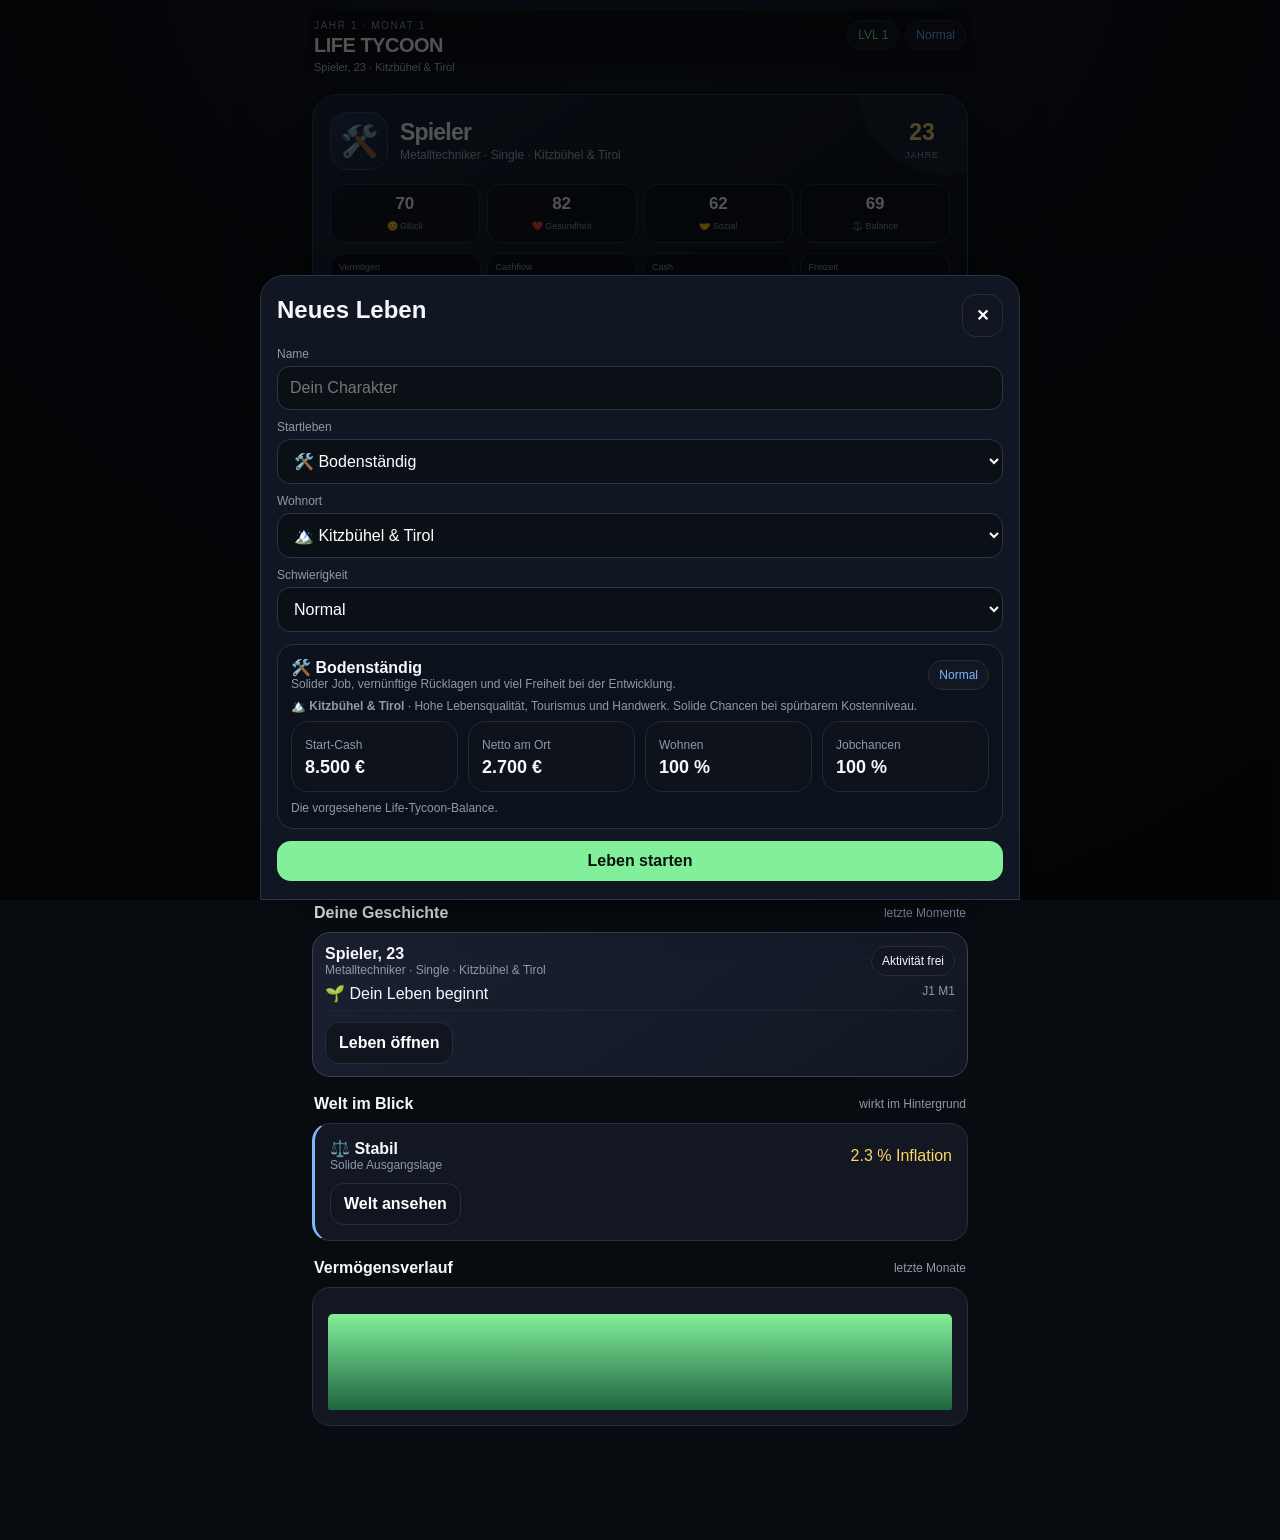
==== commit 0595fab2: "Add files via upload" ====
--- a/index.html
+++ b/index.html
@@ -1,4 +1,4 @@
-<!doctype html><html lang="de"><head><meta charset="utf-8"><meta name="viewport" content="width=device-width,initial-scale=1,viewport-fit=cover"><meta name="theme-color" content="#090c12"><meta name="apple-mobile-web-app-capable" content="yes"><title>Life Tycoon v1.9</title><style>
+<!doctype html><html lang="de"><head><meta charset="utf-8"><meta name="viewport" content="width=device-width,initial-scale=1,viewport-fit=cover"><meta name="theme-color" content="#090c12"><meta name="apple-mobile-web-app-capable" content="yes"><title>Life Tycoon v2.0</title><style>
 :root{--bg:#090c12;--card:#121722;--card2:#171e2b;--line:#252e3d;--txt:#f5f7fb;--mut:#8e99aa;--green:#82ef9a;--blue:#7cb7ff;--gold:#ffd56a;--red:#ff7d88;--purple:#b69cff}*{box-sizing:border-box}html,body{margin:0;background:radial-gradient(circle at top,#111827 0,#090c12 42%);color:var(--txt);font-family:-apple-system,BlinkMacSystemFont,"SF Pro Text","Segoe UI",sans-serif;min-height:100%}body{padding:env(safe-area-inset-top) 0 env(safe-area-inset-bottom)}button,input,select{font:inherit}.app{max-width:760px;margin:auto;padding:16px 14px 92px}.top{display:flex;justify-content:space-between;align-items:flex-start;gap:10px;margin:5px 2px 18px}.eyebrow{font-size:12px;color:var(--mut);text-transform:uppercase;letter-spacing:.16em}.brand{font-weight:850;font-size:28px;letter-spacing:-.04em;margin-top:3px}.pill{border:1px solid var(--line);background:#121722;padding:7px 10px;border-radius:999px;font-size:12px}.level{color:var(--green)}.hero{background:linear-gradient(145deg,#171f2d,#10151f);border:1px solid #293448;border-radius:24px;padding:19px;box-shadow:0 20px 60px #0006}.heroTop{display:flex;justify-content:space-between;align-items:center}.big{font-size:34px;font-weight:850;letter-spacing:-.045em;margin:7px 0 2px}.mut{color:var(--mut)}.positive{color:var(--green)}.negative{color:var(--red)}.grid{display:grid;grid-template-columns:repeat(2,1fr);gap:10px;margin-top:12px}.metric{background:#0d121b;border:1px solid #202a39;border-radius:17px;padding:13px}.metric b{font-size:18px;display:block;margin-top:4px}.section{margin-top:22px}.title{display:flex;align-items:center;justify-content:space-between;margin:0 2px 10px}.title h2{font-size:17px;margin:0}.small{font-size:12px;color:var(--mut)}.card{background:var(--card);border:1px solid var(--line);border-radius:20px;padding:15px;margin-bottom:10px}.row{display:flex;justify-content:space-between;align-items:center;gap:12px}.row+.row{margin-top:11px}.bar{height:8px;background:#252d3a;border-radius:999px;overflow:hidden;margin-top:8px}.bar i{display:block;height:100%;background:linear-gradient(90deg,var(--blue),var(--purple));border-radius:999px}.btn{border:0;border-radius:14px;background:#232d3d;color:#fff;padding:11px 13px;font-weight:720;cursor:pointer}.btn.primary{background:var(--green);color:#07110a}.btn.blue{background:#233f64;color:#cce2ff}.btn.red{background:#4a2328;color:#ffc7cc}.btn.ghost{background:#10151f;border:1px solid var(--line)}.btn:disabled{opacity:.4}.actions{display:flex;gap:8px;flex-wrap:wrap;margin-top:11px}.nav{position:fixed;z-index:10;left:50%;bottom:max(8px,env(safe-area-inset-bottom));transform:translateX(-50%);width:min(calc(100% - 18px),740px);display:flex;gap:5px;overflow-x:auto;background:#0c1119eF;backdrop-filter:blur(18px);border:1px solid #273142;padding:7px;border-radius:20px;box-shadow:0 12px 45px #000a}.nav button{flex:1 0 68px;border:0;background:transparent;color:#8e99aa;border-radius:13px;padding:9px 5px;font-size:11px}.nav button.active{background:#202938;color:#fff}.nav span{display:block;font-size:18px;margin-bottom:2px}.view{display:none}.view.active{display:block}.event{border-left:3px solid var(--gold)}.event h3{margin:2px 0 6px;font-size:17px}.tag{display:inline-block;font-size:11px;padding:5px 8px;border-radius:999px;background:#212a38;color:#b8c3d3;margin-right:5px}.skillgrid{display:grid;grid-template-columns:1fr 1fr;gap:9px}.skill{background:#0e141e;border:1px solid var(--line);border-radius:16px;padding:12px}.skill.lock{opacity:.52}.skill .num{font-weight:800;color:var(--blue)}.moneyline{display:flex;justify-content:space-between;padding:8px 0;border-bottom:1px solid #202734}.moneyline:last-child{border:0}.modal{position:fixed;z-index:40;inset:0;background:#000a;display:none;align-items:flex-end;justify-content:center}.modal.show{display:flex}.sheet{width:min(100%,760px);max-height:86vh;overflow:auto;background:#111722;border:1px solid #2a3445;border-radius:24px 24px 0 0;padding:18px 16px calc(18px + env(safe-area-inset-bottom))}.sheet h2{margin:0 0 12px}.field{margin:10px 0}.field label{font-size:12px;color:var(--mut);display:block;margin-bottom:5px}.field input,.field select{width:100%;background:#0b1017;color:#fff;border:1px solid #2a3545;border-radius:13px;padding:12px}.toast{position:fixed;z-index:60;top:calc(10px + env(safe-area-inset-top));left:50%;transform:translate(-50%,-20px);opacity:0;pointer-events:none;background:#eef6f0;color:#07100a;padding:10px 14px;border-radius:13px;font-weight:700;transition:.2s}.toast.show{opacity:1;transform:translate(-50%,0)}.chart{display:flex;align-items:end;height:96px;gap:6px;margin-top:11px}.chart i{flex:1;background:linear-gradient(var(--green),#1e6540);border-radius:5px 5px 2px 2px;min-height:5px}.subhead{font-size:13px;color:#cad3df;font-weight:720;margin:12px 0 7px}.danger{color:var(--red)}.gold{color:var(--gold)}.blue{color:var(--blue)}.pathrow{display:grid;grid-template-columns:88px 1fr 34px;gap:9px;align-items:center;margin:9px 0}.chain{border-left:3px solid var(--purple)}.momentum{font-weight:800}.soft{color:#cbd5e1}.milestonegrid{display:grid;grid-template-columns:repeat(2,1fr);gap:8px;margin-top:10px}.badge{background:#0d141d;border:1px solid #273246;border-radius:15px;padding:11px}.badge.done{border-color:#4f6b50;background:#101a16}.badge .ico{font-size:20px;display:block;margin-bottom:5px}.rare{border-left:3px solid var(--purple);box-shadow:inset 0 0 24px #6f52a51a}.legacy{color:var(--gold);font-weight:800}.chapterHero{background:linear-gradient(145deg,#182238,#111722);border:1px solid #31405b;border-radius:22px;padding:16px}.chapterList{display:grid;grid-template-columns:1fr 1fr;gap:9px}.chapterCard{background:#0e141e;border:1px solid var(--line);border-radius:17px;padding:13px}.chapterCard.active{border-color:#6986ba;box-shadow:inset 0 0 22px #527bb61d}.chapterCard.done{border-color:#4d7258;background:#101a16}.stage{display:grid;grid-template-columns:24px 1fr 42px;gap:8px;align-items:center;padding:8px 0;border-bottom:1px solid #202734}.stage:last-child{border:0}.stage .check{width:22px;height:22px;border-radius:50%;display:grid;place-items:center;background:#232d3d;font-size:11px}.stage.done .check{background:#1f5b37;color:#b8ffc9}.chapterProgress{font-size:30px;font-weight:850;letter-spacing:-.04em}.focus{color:var(--blue);font-weight:800}.endgame{border-left:3px solid var(--gold)}
 .topbadges{display:flex;flex-direction:column;align-items:flex-end;gap:6px}.identity{margin-top:4px;color:#b9c5d6;font-size:12px}.originCard{border-left:3px solid var(--blue)}.originGrid{display:grid;grid-template-columns:1fr 1fr;gap:8px;margin-top:10px}.originMini{background:#0d141d;border:1px solid #273246;border-radius:14px;padding:10px}.originMini b{display:block;margin-bottom:3px}.difficulty.easy{color:var(--green)}.difficulty.normal{color:var(--blue)}.difficulty.hard{color:var(--gold)}.difficulty.hardcore{color:var(--red)}.setupPreview{background:#0c121b;border:1px solid #273246;border-radius:17px;padding:13px;margin:12px 0}.setupPreview .grid{margin-top:8px}.warningBox{border:1px solid #5a3b3f;background:#25181b;border-radius:14px;padding:10px;color:#ffc8ce;font-size:12px}
 
@@ -40,6 +40,10 @@
 .nav{width:min(calc(100% - 14px),670px);gap:4px;padding:6px;border-radius:22px;background:#0b1018f2}.nav button{flex:1 1 20%;min-width:0;padding:8px 3px;font-size:10px}.nav span{font-size:19px}.nav button.active{background:linear-gradient(145deg,#253246,#182231);box-shadow:inset 0 0 0 1px #344258}
 @media(max-width:390px){.lifeStatRow{gap:5px}.lifeStat{padding:8px 3px}.lifeStat b{font-size:15px}.financeStrip{grid-template-columns:repeat(2,1fr)}.personHero{grid-template-columns:52px 1fr auto}.avatarHero{width:52px;height:52px}.personHero h1{font-size:21px}}
 
+
+/* v2.0 – Life Simulator */
+.life2Hero{background:linear-gradient(145deg,#182338,#101620);border:1px solid #34445e;border-radius:22px;padding:16px}.careerHead{display:grid;grid-template-columns:58px 1fr auto;gap:11px;align-items:center}.careerIcon{width:56px;height:56px;border-radius:18px;display:grid;place-items:center;background:#202c3f;font-size:28px}.careerHead h3{margin:0 0 3px;font-size:19px}.statusChip{font-size:11px;border:1px solid #34435a;background:#0d141e;border-radius:999px;padding:6px 9px}.statusChip.good{color:var(--green);border-color:#31563c}.statusChip.warn{color:var(--gold);border-color:#65572e}.jobGrid,.eduGrid,.datingGrid,.familyGrid,.petGrid,.tripGrid{display:grid;grid-template-columns:repeat(2,minmax(0,1fr));gap:9px}.simCard{background:var(--card);border:1px solid var(--line);border-radius:18px;padding:13px;display:flex;flex-direction:column;gap:7px}.simCard .ico2{font-size:26px}.simCard .price2{font-size:17px;font-weight:850}.simCard.locked{opacity:.5}.simCard.active2{border-color:#577eb7;background:linear-gradient(180deg,#17253a,#121722)}.progressRing{height:7px;background:#252e3d;border-radius:999px;overflow:hidden}.progressRing i{height:100%;display:block;background:linear-gradient(90deg,#7cb7ff,#b69cff)}.personRow2{display:grid;grid-template-columns:48px 1fr auto;gap:10px;align-items:center;padding:10px 0;border-bottom:1px solid #202734}.personRow2:last-child{border-bottom:0}.face2{width:46px;height:46px;border-radius:16px;background:#202938;display:grid;place-items:center;font-size:24px}.chem{font-size:11px;color:var(--purple)}.tinybar{height:5px;background:#252e3d;border-radius:99px;overflow:hidden;margin-top:5px}.tinybar i{display:block;height:100%;background:var(--green)}.lifeSubnav{display:flex;gap:6px;overflow:auto;padding-bottom:4px}.lifeSubnav .tag{white-space:nowrap}.eduBadge{display:inline-flex;align-items:center;gap:5px;border:1px solid #31445f;background:#121d2c;border-radius:999px;padding:5px 8px;font-size:11px}.notice2{border-left:3px solid var(--blue);background:#101823}.empty2{text-align:center;padding:18px 10px;color:var(--mut)}.v2Section{margin-top:20px}.v2Label{font-size:11px;color:var(--mut);text-transform:uppercase;letter-spacing:.12em}.yearDot{display:inline-block;width:7px;height:7px;border-radius:50%;background:var(--green);margin-right:5px}.miniFacts{display:grid;grid-template-columns:repeat(3,1fr);gap:7px;margin-top:10px}.miniFact{background:#0d141e;border:1px solid #263145;border-radius:13px;padding:9px}.miniFact b{display:block;margin-top:3px;font-size:14px}.dangerBox2{border:1px solid #62363c;background:#24171b;border-radius:15px;padding:11px}.successBox2{border:1px solid #31573b;background:#101a15;border-radius:15px;padding:11px}
+@media(max-width:430px){.jobGrid,.eduGrid,.datingGrid,.familyGrid,.petGrid,.tripGrid{grid-template-columns:1fr 1fr}.simCard{padding:11px}.miniFacts{grid-template-columns:1fr 1fr 1fr}}
 </style></head><body><div class="toast" id="toast"></div><main class="app"><header class="top"><div><div class="eyebrow" id="period">Jahr 1 · Monat 1</div><div class="brand">LIFE TYCOON</div><div class="identity" id="identity">Dein Leben</div></div><div class="topbadges"><div class="pill level" id="lvl">LVL 1</div><div class="pill difficulty normal" id="difficultyPill">Normal</div></div></header>
 <section id="overview" class="view active">
 <div class="lifeHomeHero">
@@ -50,16 +54,28 @@
 </div>
 <div class="section"><div class="title"><h2>Dein Monat</h2><span class="monthState" id="decisionState">Entscheidung offen</span></div><div class="card event decisionCard" id="eventCard"></div></div>
 <div class="advanceWrap"><button class="advanceBtn" id="advanceBtn" onclick="nextMonth()"><span><b>Monat weiter</b><small id="monthHint">erst entscheiden</small></span><span class="advanceIcon">→</span></button></div>
-<div class="section"><div class="title"><h2>Was möchtest du tun?</h2><span class="small">schneller Zugriff</span></div><div class="quickGrid"><button class="quickTile" onclick="goView('life')"><span class="qi">♥</span><b>Menschen & Aktivitäten</b><span>Freunde, Dating, Familie, Freizeit</span></button><button class="quickTile" onclick="goView('career')"><span class="qi">↗</span><b>Karriere</b><span>Job, Leistung und Chancen</span></button><button class="quickTile" onclick="goView('wealth')"><span class="qi">€</span><b>Geld & Besitz</b><span>Depot, Business, Auto und Wohnen</span></button><button class="quickTile" onclick="goView('more')"><span class="qi">•••</span><b>Mehr</b><span>Skills, Bank, Gesundheit, Welt, Ziele</span></button></div></div>
+<div class="section"><div class="title"><h2>Was möchtest du tun?</h2><span class="small">schneller Zugriff</span></div><div class="quickGrid"><button class="quickTile" onclick="goView('life')"><span class="qi">♥</span><b>Menschen & Aktivitäten</b><span>Freunde, Dating, Familie, Freizeit</span></button><button class="quickTile" onclick="goView('career')"><span class="qi">↗</span><b>Beruf & Bildung</b><span>Jobs, Bewerbung, Ausbildung, Studium</span></button><button class="quickTile" onclick="goView('wealth')"><span class="qi">€</span><b>Geld & Besitz</b><span>Depot, Business, Auto und Wohnen</span></button><button class="quickTile" onclick="goView('more')"><span class="qi">•••</span><b>Mehr</b><span>Skills, Bank, Gesundheit, Welt, Ziele</span></button></div></div>
 <div class="section"><div class="title"><h2>Deine Geschichte</h2><span class="small">letzte Momente</span></div><div class="card storyHero" id="storyMini"></div></div>
 <div class="section"><div class="title"><h2>Welt im Blick</h2><span class="small">wirkt im Hintergrund</span></div><div class="card worldNews" id="worldMini"></div></div>
 <div class="section"><div class="title"><h2>Vermögensverlauf</h2><span class="small">letzte Monate</span></div><div class="card"><div class="chart" id="chart"></div></div></div>
 </section>
-<section id="career" class="view"><div class="title"><h2>Karriere</h2><button class="btn ghost" onclick="careerAction()">Monatsaktion</button></div><div class="card"><div class="row"><div><div class="small">Position</div><b id="job"></b></div><div class="pill" id="salary"></div></div><div class="row"><span class="small">Leistung</span><b id="perf"></b></div><div class="bar"><i id="perfBar"></i></div><div class="row"><span class="small">Karrierestress</span><b id="careerStress"></b></div><div class="actions"><button class="btn blue" onclick="askPromotion()">Beförderung prüfen</button><button class="btn ghost" onclick="jobOffer()">Jobmarkt</button></div></div><div class="section"><div class="title"><h2>Aktuelle Anforderungen</h2></div><div class="card" id="requirements"></div></div></section>
+<section id="career" class="view">
+<div class="title"><h2>Beruf & Bildung</h2><button class="btn ghost" onclick="careerAction()">Monatsaktion</button></div>
+<div class="life2Hero" id="employmentHero"></div>
+<div class="section"><div class="title"><h2>Berufsmarkt</h2><span class="small">Bewerben & Berufswechsel</span></div><div class="jobGrid" id="jobMarketV2"></div></div>
+<div class="section"><div class="title"><h2>Ausbildung & Studium</h2><span class="pill" id="educationPill">Bildung</span></div><div class="card" id="educationHero"></div><div class="eduGrid" id="educationPrograms"></div></div>
+<div class="section" id="legacyCareerPath"><div class="title"><h2>Technischer Karrierepfad</h2><span class="small">für Metall & Technik</span></div><div class="card"><div class="row"><div><div class="small">Position</div><b id="job"></b></div><div class="pill" id="salary"></div></div><div class="row"><span class="small">Leistung</span><b id="perf"></b></div><div class="bar"><i id="perfBar"></i></div><div class="row"><span class="small">Karrierestress</span><b id="careerStress"></b></div><div class="actions"><button class="btn blue" onclick="askPromotion()">Beförderung prüfen</button></div></div><div class="card" id="requirements"></div></div>
+</section>
 <section id="skills" class="view"><div class="title"><h2>Skills & Bildung</h2><span class="pill" id="sp"></span></div><div class="card"><div class="row"><div><b>Lernplan</b><div class="small">Zeit pro Woche für Weiterbildung</div></div><select id="studyHours" onchange="setStudyHours(this.value)" style="background:#0b1017;color:white;border:1px solid #2a3545;border-radius:10px;padding:8px"><option>0</option><option>2</option><option>4</option><option>6</option><option>8</option><option>10</option><option>12</option></select></div><div class="bar"><i id="studyBar"></i></div><div class="small" id="studyText" style="margin-top:7px"></div></div><div class="skillgrid" id="skillGrid"></div><div class="section"><div class="title"><h2>Kurse</h2></div><div class="card"><div class="moneyline"><span>Online-Kurs</span><b>190 € · +1 SP</b></div><div class="actions"><button class="btn" onclick="course(190,1,10)">Belegen</button></div></div><div class="card"><div class="moneyline"><span>Fachlehrgang</span><b>790 € · +3 SP</b></div><div class="actions"><button class="btn" onclick="course(790,3,25)">Belegen</button></div></div></div></section>
 <section id="wealth" class="view"><div class="title"><h2>Geld & Besitz</h2><button class="btn ghost" onclick="openFinance()">Geld bewegen</button></div><div class="card"><div class="moneyline"><span>Cash</span><b id="wCash"></b></div><div class="moneyline"><span>Depot</span><b id="wInvest"></b></div><div class="moneyline"><span>Besitz & Sachwerte</span><b id="wAssets"></b></div><div class="moneyline"><span>Schulden</span><b class="danger" id="wDebt"></b></div></div><div class="section"><div class="title"><h2>Investieren</h2></div><div class="card"><div class="row"><div><b>Monatlicher Sparplan</b><div class="small">simulierte Rendite, kein reales Finanzprodukt</div></div><b id="plan"></b></div><div class="actions"><button class="btn" onclick="setPlan()">Sparplan ändern</button><button class="btn ghost" onclick="setRisk()">Risiko wählen</button></div></div></div><div class="section"><div class="title"><h2>Nebenverdienst & Business</h2></div><div id="businessArea"></div></div><div class="section"><div class="title"><h2>Besitz & Lebensstandard</h2><span class="pill" id="lifestylePill"></span></div><div class="assetHero" id="assetHero"></div><div id="ownedAssets" class="assetList"></div></div><div class="section"><div class="title"><h2>Fahrzeugmarkt</h2><span class="small">Preise reagieren auf Inflation</span></div><div class="marketGrid" id="vehicleMarket"></div></div><div class="section"><div class="title"><h2>Wohnmarkt</h2><span class="small">Preise folgen dem Immobilienindex</span></div><div class="marketGrid" id="homeMarket"></div></div></section>
 <section id="bank" class="view"><div class="title"><h2>Bank & Schutz</h2><span class="pill" id="creditPill"></span></div><div class="bankHero"><div class="row"><div><div class="small">Bonität</div><div class="big" id="creditLabel" style="font-size:29px"></div><div class="mut" id="creditHint"></div></div><div class="scoreRing" id="creditRing" style="--score:65"><b id="creditScore"></b></div></div><div class="bankGrid" style="margin-top:13px"><div class="bankTile"><span class="small">Kreditzins aktuell</span><b id="creditRate"></b></div><div class="bankTile"><span class="small">Kredit-Spielraum</span><b id="creditLimit"></b></div><div class="bankTile"><span class="small">Notgroschen</span><b id="reserveAmount"></b></div><div class="bankTile"><span class="small">Schuldendienst</span><b id="debtService"></b></div></div></div><div class="section"><div class="title"><h2>Notgroschen</h2><span class="small">geschützt vor Alltagsausgaben</span></div><div class="card"><div class="row"><div><b id="reserveMonths"></b><div class="small">Ziel: mindestens 3 Monatskosten</div></div><span class="pill" id="reserveInterest"></span></div><div class="reserveBar" style="margin-top:10px"><i id="reserveBar"></i></div><div class="actions"><button class="btn" onclick="moveReserve(500)">+ 500 €</button><button class="btn ghost" onclick="moveReserve(-500)">− 500 €</button></div></div></div><div class="section"><div class="title"><h2>Kredit & Tilgung</h2><span class="small">abhängig von Bonität & Zinswelt</span></div><div class="card" id="creditArea"></div></div><div class="section"><div class="title"><h2>Versicherungen</h2><span class="pill" id="insuranceCost"></span></div><div class="card shield" id="insuranceArea"></div></div><div class="section"><div class="title"><h2>Verträge</h2><span class="pill" id="contractCost"></span></div><div class="card" id="contractArea"></div></div><div class="section"><div class="title"><h2>Bonitätsverlauf</h2><span class="small">letzte Monate</span></div><div class="card" id="creditHistory"></div></div></section>
-<section id="life" class="view"><div class="title"><h2>Menschen & Aktivitäten</h2><span class="pill" id="age"></span></div><div class="card"><div class="row"><div><div class="small">Beziehungsstatus</div><b id="relation"></b></div><div class="pill" id="relScore"></div></div><div class="row"><span class="small">Kinder</span><b id="kids"></b></div><div class="row"><span class="small">Lebensqualität</span><b id="quality"></b></div><div class="actions"><button class="btn" onclick="relationshipAction()">Beziehung</button><button class="btn ghost" onclick="familyAction()">Familie</button></div><div class="lifePulse"><div class="pulse"><b id="pulseHappy">0</b><span>Zufriedenheit</span></div><div class="pulse"><b id="pulseHealth">0</b><span>Gesundheit</span></div><div class="pulse"><b id="pulseSmart">0</b><span>Wissen</span></div><div class="pulse"><b id="pulseSocial">0</b><span>Sozial</span></div></div></div><div class="section"><div class="title"><h2>Charakter</h2><span class="small">entwickelt sich durch Entscheidungen</span></div><div class="traitGrid" id="traitGrid"></div></div><div class="section"><div class="title"><h2>Menschen in deinem Leben</h2><span class="small" id="socialHint"></span></div><div class="peopleGrid" id="peopleList"></div></div><div class="section"><div class="title"><h2>Aktivitäten</h2><span class="small">eine freie Aktivität pro Monat</span></div><div class="activityGrid" id="activityArea"></div></div><div class="section"><div class="title"><h2>Lebensgeschichte</h2><span class="pill">Story</span></div><div class="storyFeed" id="storyFeed"></div></div><div class="section"><div class="title"><h2>Dein Startleben</h2><span class="pill" id="originPill"></span></div><div class="card originCard" id="characterCard"></div></div><div class="section"><div class="title"><h2>Chronik</h2></div><div class="card" id="chronicle"></div></div></section>
+<section id="life" class="view"><div class="title"><h2>Menschen & Aktivitäten</h2><span class="pill" id="age"></span></div><div class="card"><div class="row"><div><div class="small">Beziehungsstatus</div><b id="relation"></b></div><div class="pill" id="relScore"></div></div><div class="row"><span class="small">Kinder</span><b id="kids"></b></div><div class="row"><span class="small">Lebensqualität</span><b id="quality"></b></div><div class="actions"><button class="btn" onclick="relationshipAction()">Beziehung</button><button class="btn ghost" onclick="familyAction()">Familie</button></div><div class="lifePulse"><div class="pulse"><b id="pulseHappy">0</b><span>Zufriedenheit</span></div><div class="pulse"><b id="pulseHealth">0</b><span>Gesundheit</span></div><div class="pulse"><b id="pulseSmart">0</b><span>Wissen</span></div><div class="pulse"><b id="pulseSocial">0</b><span>Sozial</span></div></div></div><div class="section"><div class="title"><h2>Charakter</h2><span class="small">entwickelt sich durch Entscheidungen</span></div><div class="traitGrid" id="traitGrid"></div></div><div class="section"><div class="title"><h2>Menschen in deinem Leben</h2><span class="small" id="socialHint"></span></div><div class="peopleGrid" id="peopleList"></div></div><div class="section"><div class="title"><h2>Aktivitäten</h2><span class="small">eine freie Aktivität pro Monat</span></div><div class="activityGrid" id="activityArea"></div></div><div class="section"><div class="title"><h2>Lebensgeschichte</h2><span class="pill">Story</span></div><div class="storyFeed" id="storyFeed"></div></div><div class="section"><div class="title"><h2>Dein Startleben</h2><span class="pill" id="originPill"></span></div><div class="card originCard" id="characterCard"></div></div><div class="section"><div class="title"><h2>Chronik</h2></div><div class="card" id="chronicle"></div></div>
+<div class="section"><div class="title"><h2>Freundeskreis</h2><span class="small">eigene Beziehungen</span></div><div class="card" id="socialCircleV2"></div></div>
+<div class="section"><div class="title"><h2>Dating & Beziehungen</h2><button class="btn ghost" id="refreshDatesBtn" onclick="refreshDatingPool(true)">Neue Leute</button></div><div id="datingV2"></div></div>
+<div class="section"><div class="title"><h2>Kinder</h2><span class="small">werden älter und entwickeln Bindung</span></div><div class="familyGrid" id="childrenV2"></div></div>
+<div class="section"><div class="title"><h2>Haustiere</h2><span class="small">Begleiter mit laufenden Kosten</span></div><div class="petGrid" id="petsV2"></div></div>
+<div class="section"><div class="title"><h2>Urlaub & Reisen</h2><span class="pill" id="vacationDaysV2"></span></div><div class="tripGrid" id="vacationV2"></div></div>
+</section>
 <section id="balance" class="view"><div class="title"><h2>Balance</h2><span class="pill" id="balanceScore"></span></div><div class="grid"><div class="metric"><span class="small">Gesundheit</span><b id="health"></b></div><div class="metric"><span class="small">Fitness</span><b id="fitness"></b></div><div class="metric"><span class="small">Energie</span><b id="energy"></b></div><div class="metric"><span class="small">Stress</span><b id="stress"></b></div></div><div class="section"><div class="card"><div class="subhead">168 Stunden pro Woche</div><div id="timeBudget"></div></div></div><div class="section"><div class="title"><h2>Balance-Aktion</h2></div><div class="actions"><button class="btn" onclick="balanceAction('sport')">🏋️ Training</button><button class="btn" onclick="balanceAction('sleep')">😴 Schlaf</button><button class="btn" onclick="balanceAction('friends')">🎉 Freizeit</button><button class="btn blue" onclick="balanceAction('vacation')">🌴 Kurzurlaub</button></div></div></section><section id="world" class="view"><div class="title"><h2>Wirtschaft & Welt</h2><span class="pill" id="phasePill"></span></div><div class="worldHero"><div class="row"><div><div class="small">Konjunkturphase</div><div class="big" id="phaseName" style="font-size:29px"></div><div class="mut" id="phaseSummary"></div></div><div class="trend flat" id="worldTrend"></div></div><div class="macrogrid"><div class="signal" id="inflationBox"><span class="small">Inflation</span><b id="inflation"></b></div><div class="signal" id="rateBox"><span class="small">Leitzins</span><b id="rate"></b></div><div class="signal" id="jobBox"><span class="small">Jobmarkt</span><b id="jobMarket"></b></div><div class="signal" id="stockBox"><span class="small">Börsenstimmung</span><b id="stockMood"></b></div></div></div><div class="section"><div class="title"><h2>Wohnort & Region</h2><span class="pill" id="locationPill"></span></div><div class="locationHero" id="locationHero"></div><div class="locationGrid" id="locationList"></div><div class="card moveNote" style="margin-top:10px"><div class="small">Die Werte sind für die Spielbalance modelliert und keine echten Miet- oder Gehaltsdaten. Ein Umzug verändert Einkommen, Wohnkosten, Jobchancen, Business und Pendelzeit.</div></div></div><div class="section"><div class="title"><h2>Marktampel</h2><span class="small">Auswirkung auf dein Leben</span></div><div class="card" id="marketSignals"></div></div><div class="section"><div class="title"><h2>Immobilienmarkt</h2><span class="pill" id="propertyPill"></span></div><div class="card" id="propertyArea"></div></div><div class="section"><div class="title"><h2>Wirtschaftschronik</h2><span class="small">letzte Entwicklungen</span></div><div class="card" id="worldHistory"></div></div></section><section id="chapters" class="view"><div class="title"><h2>Lebenskapitel</h2><span class="pill" id="chapterDone"></span></div><div class="chapterHero" id="chapterHero"></div><div class="section"><div class="title"><h2>Etappen</h2><span class="small">mehrjährige Mission</span></div><div class="card" id="chapterStages"></div></div><div class="section"><div class="title"><h2>Alle Kapitel</h2></div><div class="chapterList" id="chapterList"></div></div></section><section id="more" class="view"><div class="title"><h2>Mehr</h2><span class="pill">Dein Leben</span></div>
 <div class="moreGrid"><button class="moreTile" onclick="goView('skills')"><span class="mi">✦</span><b>Skills & Bildung</b><span>Lernen, Kurse, Fähigkeiten</span></button><button class="moreTile" onclick="goView('bank')"><span class="mi">🏦</span><b>Bank & Schutz</b><span>Bonität, Kredite, Versicherungen</span></button><button class="moreTile" onclick="goView('balance')"><span class="mi">◉</span><b>Gesundheit & Balance</b><span>Stress, Fitness, Energie, Zeit</span></button><button class="moreTile" onclick="goView('world')"><span class="mi">◈</span><b>Welt & Wohnort</b><span>Wirtschaft, Regionen, Umzug</span></button><button class="moreTile" onclick="goView('chapters')"><span class="mi">◎</span><b>Lebensziele</b><span>Kapitel und langfristige Missionen</span></button><button class="moreTile" onclick="openNewLife(false)"><span class="mi">↻</span><b>Neues Leben</b><span>Charakter und Startweg ändern</span></button></div>
 <div class="section"><div class="title"><h2>Dein Lebensweg</h2><span class="pill" id="pathName">Offen</span></div><div class="card" id="pathCard"></div><div class="card chain" id="consequenceCard"></div></div>
@@ -134,9 +150,9 @@
 function monthlyLifeBeat(){syncPeople();if(s.people.friend.relation<30&&Math.random()<.25)addStory('💬','Freundschaft kühlt ab',`${s.people.friend.name} meldet sich kaum noch.`);if(s.people.family.relation>80&&Math.random()<.2)addStory('🏠','Starker Rückhalt','Deine Familie steht hinter dir.');if(s.relation!=='Single'&&s.relationScore>82&&Math.random()<.16)addStory('❤️','Gute Phase in der Beziehung','Ihr seid gerade besonders eng miteinander.')}
 function birthdayBeat(){let title=`${s.age}. Geburtstag`;let details=[];if(net()>=50000)details.push('du hast finanziell viel aufgebaut');if(s.kids)details.push(`${s.kids} Kind${s.kids===1?'':'er'} prägen deinen Alltag`);if(s.business)details.push('dein Unternehmen gehört zu deinem Leben');if(s.relation==='Verheiratet')details.push('du bist verheiratet');if(!details.length)details.push('ein neues Lebensjahr beginnt');addStory('🎂',title,details.join(' · '));if(s.age%5===0){trait('discipline',1);s.xp+=35}}
 
-function base(){return{version:19,setupComplete:false,character:{name:'Spieler',origin:'stable',difficulty:'normal'},location:{id:'tirol',movedAt:-99,history:[]},year:1,month:1,age:23,ageMonths:0,xp:0,level:1,cash:8500,invest:1500,debt:0,assets:0,income:2700,fixed:1250,variable:620,savingsPlan:250,risk:'mittel',job:'Metalltechniker',careerLevel:1,performance:48,careerStress:28,careerDone:false,skillPoints:2,skills:{},studyHours:2,studyProgress:0,side:null,business:null,relation:'Single',relationScore:50,partnerIncome:0,kids:0,quality:70,health:82,fitness:48,energy:76,stress:32,vacation:20,eventDone:false,event:null,chronicle:['Start deines Life-Tycoon-Lebens'],history:[10000],annual:[],lastMarket:0,path:{career:0,wealth:0,family:0,balance:0},pending:[],momentum:0,lastOutcome:'Noch keine Langzeitfolge',milestones:{},legacy:0,rareCooldown:0,rareSeen:{},lastMilestone:'Noch keiner',currentChapter:'home',completedChapters:{},chapterFund:0,chapterActionUsed:false,chapterSustain:{balance:0},homeOwned:false,possessions:{vehicles:[],home:null,lifestyle:'basic'},bank:{score:690,reserve:0,latePayments:0,overdrafts:0,consumerDebt:0,lastDelta:0,history:[{at:'J1 M1',score:690,text:'Solider Start'}],insurance:{liability:false,home:false,car:false,income:false},contract:'balanced'},traits:{ambition:50,empathy:50,discipline:50,courage:50},people:lifePeople(),lifeLog:[{ico:'🌱',title:'Dein Leben beginnt',text:'Die ersten Entscheidungen liegen vor dir.',age:23,at:'J1 M1'}],activityUsed:false,economy:econBase()}}
+function base(){return{version:20,setupComplete:false,character:{name:'Spieler',origin:'stable',difficulty:'normal'},location:{id:'tirol',movedAt:-99,history:[]},year:1,month:1,age:23,ageMonths:0,xp:0,level:1,cash:8500,invest:1500,debt:0,assets:0,income:2700,fixed:1250,variable:620,savingsPlan:250,risk:'mittel',job:'Metalltechniker',careerLevel:1,performance:48,careerStress:28,careerDone:false,skillPoints:2,skills:{},studyHours:2,studyProgress:0,side:null,business:null,relation:'Single',relationScore:50,partnerIncome:0,kids:0,quality:70,health:82,fitness:48,energy:76,stress:32,vacation:20,eventDone:false,event:null,chronicle:['Start deines Life-Tycoon-Lebens'],history:[10000],annual:[],lastMarket:0,path:{career:0,wealth:0,family:0,balance:0},pending:[],momentum:0,lastOutcome:'Noch keine Langzeitfolge',milestones:{},legacy:0,rareCooldown:0,rareSeen:{},lastMilestone:'Noch keiner',currentChapter:'home',completedChapters:{},chapterFund:0,chapterActionUsed:false,chapterSustain:{balance:0},homeOwned:false,possessions:{vehicles:[],home:null,lifestyle:'basic'},bank:{score:690,reserve:0,latePayments:0,overdrafts:0,consumerDebt:0,lastDelta:0,history:[{at:'J1 M1',score:690,text:'Solider Start'}],insurance:{liability:false,home:false,car:false,income:false},contract:'balanced'},traits:{ambition:50,empathy:50,discipline:50,courage:50},people:lifePeople(),lifeLog:[{ico:'🌱',title:'Dein Leben beginnt',text:'Die ersten Entscheidungen liegen vor dir.',age:23,at:'J1 M1'}],activityUsed:false,economy:econBase()}}
 const rawSave=localStorage.getItem(KEY);let s;try{s=Object.assign(base(),JSON.parse(rawSave||'{}'))}catch(e){s=base()}
-if(!s.path)s.path={career:0,wealth:0,family:0,balance:0};if(!Array.isArray(s.pending))s.pending=[];if(!s.milestones)s.milestones={};if(!s.rareSeen)s.rareSeen={};if(typeof s.legacy!=='number')s.legacy=0;if(typeof s.rareCooldown!=='number')s.rareCooldown=0;if(!s.lastMilestone)s.lastMilestone='Noch keiner';if(!s.currentChapter)s.currentChapter='home';if(!s.completedChapters)s.completedChapters={};if(typeof s.chapterFund!=='number')s.chapterFund=0;if(typeof s.chapterActionUsed!=='boolean')s.chapterActionUsed=false;if(!s.chapterSustain)s.chapterSustain={balance:0};if(typeof s.homeOwned!=='boolean')s.homeOwned=false;if(s.event&&!s.event.id){s.event=null;s.eventDone=false}if(!s.character)s.character={name:'Spieler',origin:'legacy',difficulty:'normal'};if(typeof s.setupComplete!=='boolean')s.setupComplete=!!rawSave;if(rawSave&&s.version<13&&(!s.character||s.character.origin==='stable')){s.character={name:s.character?.name||'Spieler',origin:'legacy',difficulty:s.character?.difficulty||'normal'};s.setupComplete=true}if(!s.economy)s.economy=econBase();if(!Array.isArray(s.economy.history))s.economy.history=[];if(!s.possessions)s.possessions={vehicles:[],home:null,lifestyle:'basic'};if(!Array.isArray(s.possessions.vehicles))s.possessions.vehicles=[];if(!s.possessions.lifestyle||!LIFESTYLES[s.possessions.lifestyle])s.possessions.lifestyle='basic';if(s.homeOwned&&s.assets>0&&!s.possessions.home){s.possessions.home={id:'legacy',name:'Eigenheim',ico:'🏡',value:s.assets,loan:0,upkeep:300,comfort:6,status:5,upgrades:[],rentRemoved:0};s.assets=0}s.homeOwned=!!s.possessions.home||s.homeOwned;if(!s.bank)s.bank=base().bank;if(typeof s.bank.score!=='number')s.bank.score=690;if(typeof s.bank.reserve!=='number')s.bank.reserve=0;if(typeof s.bank.latePayments!=='number')s.bank.latePayments=0;if(typeof s.bank.overdrafts!=='number')s.bank.overdrafts=0;if(typeof s.bank.consumerDebt!=='number')s.bank.consumerDebt=0;if(s.version<16)s.bank.consumerDebt=Math.max(s.bank.consumerDebt||0,s.debt-taggedDebt());if(!Array.isArray(s.bank.history))s.bank.history=[];if(!s.bank.insurance)s.bank.insurance={liability:false,home:false,car:false,income:false};for(let k of Object.keys(INSURANCES))if(typeof s.bank.insurance[k]!=='boolean')s.bank.insurance[k]=false;if(!CONTRACTS[s.bank.contract])s.bank.contract='balanced';if(typeof s.bank.lastDelta!=='number')s.bank.lastDelta=0;if(!s.location||!LOCATIONS[s.location.id])s.location={id:'tirol',movedAt:-99,history:[]};if(typeof s.location.movedAt!=='number')s.location.movedAt=-99;if(!Array.isArray(s.location.history))s.location.history=[];if(!s.traits)s.traits={ambition:50,empathy:50,discipline:50,courage:50};for(let k of ['ambition','empathy','discipline','courage'])if(typeof s.traits[k]!=='number')s.traits[k]=50;if(!s.people)s.people=lifePeople();syncPeople();if(!Array.isArray(s.lifeLog))s.lifeLog=[];if(rawSave&&s.version<18)s.lifeLog=[{ico:'↻',title:'Bestehendes Leben übernommen',text:'Dein bisheriger Spielstand läuft im neuen Life-Stories-System weiter.',age:s.age,at:`J${s.year} M${s.month}`}];else if(!s.lifeLog.length)s.lifeLog=[{ico:'🌱',title:'Dein Leben beginnt',text:'Die ersten Entscheidungen liegen vor dir.',age:s.age,at:`J${s.year} M${s.month}`}];if(typeof s.activityUsed!=='boolean')s.activityUsed=false;s.version=19;
+if(!s.path)s.path={career:0,wealth:0,family:0,balance:0};if(!Array.isArray(s.pending))s.pending=[];if(!s.milestones)s.milestones={};if(!s.rareSeen)s.rareSeen={};if(typeof s.legacy!=='number')s.legacy=0;if(typeof s.rareCooldown!=='number')s.rareCooldown=0;if(!s.lastMilestone)s.lastMilestone='Noch keiner';if(!s.currentChapter)s.currentChapter='home';if(!s.completedChapters)s.completedChapters={};if(typeof s.chapterFund!=='number')s.chapterFund=0;if(typeof s.chapterActionUsed!=='boolean')s.chapterActionUsed=false;if(!s.chapterSustain)s.chapterSustain={balance:0};if(typeof s.homeOwned!=='boolean')s.homeOwned=false;if(s.event&&!s.event.id){s.event=null;s.eventDone=false}if(!s.character)s.character={name:'Spieler',origin:'legacy',difficulty:'normal'};if(typeof s.setupComplete!=='boolean')s.setupComplete=!!rawSave;if(rawSave&&s.version<13&&(!s.character||s.character.origin==='stable')){s.character={name:s.character?.name||'Spieler',origin:'legacy',difficulty:s.character?.difficulty||'normal'};s.setupComplete=true}if(!s.economy)s.economy=econBase();if(!Array.isArray(s.economy.history))s.economy.history=[];if(!s.possessions)s.possessions={vehicles:[],home:null,lifestyle:'basic'};if(!Array.isArray(s.possessions.vehicles))s.possessions.vehicles=[];if(!s.possessions.lifestyle||!LIFESTYLES[s.possessions.lifestyle])s.possessions.lifestyle='basic';if(s.homeOwned&&s.assets>0&&!s.possessions.home){s.possessions.home={id:'legacy',name:'Eigenheim',ico:'🏡',value:s.assets,loan:0,upkeep:300,comfort:6,status:5,upgrades:[],rentRemoved:0};s.assets=0}s.homeOwned=!!s.possessions.home||s.homeOwned;if(!s.bank)s.bank=base().bank;if(typeof s.bank.score!=='number')s.bank.score=690;if(typeof s.bank.reserve!=='number')s.bank.reserve=0;if(typeof s.bank.latePayments!=='number')s.bank.latePayments=0;if(typeof s.bank.overdrafts!=='number')s.bank.overdrafts=0;if(typeof s.bank.consumerDebt!=='number')s.bank.consumerDebt=0;if(s.version<16)s.bank.consumerDebt=Math.max(s.bank.consumerDebt||0,s.debt-taggedDebt());if(!Array.isArray(s.bank.history))s.bank.history=[];if(!s.bank.insurance)s.bank.insurance={liability:false,home:false,car:false,income:false};for(let k of Object.keys(INSURANCES))if(typeof s.bank.insurance[k]!=='boolean')s.bank.insurance[k]=false;if(!CONTRACTS[s.bank.contract])s.bank.contract='balanced';if(typeof s.bank.lastDelta!=='number')s.bank.lastDelta=0;if(!s.location||!LOCATIONS[s.location.id])s.location={id:'tirol',movedAt:-99,history:[]};if(typeof s.location.movedAt!=='number')s.location.movedAt=-99;if(!Array.isArray(s.location.history))s.location.history=[];if(!s.traits)s.traits={ambition:50,empathy:50,discipline:50,courage:50};for(let k of ['ambition','empathy','discipline','courage'])if(typeof s.traits[k]!=='number')s.traits[k]=50;if(!s.people)s.people=lifePeople();syncPeople();if(!Array.isArray(s.lifeLog))s.lifeLog=[];if(rawSave&&s.version<18)s.lifeLog=[{ico:'↻',title:'Bestehendes Leben übernommen',text:'Dein bisheriger Spielstand läuft im neuen Life-Stories-System weiter.',age:s.age,at:`J${s.year} M${s.month}`}];else if(!s.lifeLog.length)s.lifeLog=[{ico:'🌱',title:'Dein Leben beginnt',text:'Die ersten Entscheidungen liegen vor dir.',age:s.age,at:`J${s.year} M${s.month}`}];if(typeof s.activityUsed!=='boolean')s.activityUsed=false;s.version=Math.max(s.version||0,19);
 function save(){localStorage.setItem(KEY,JSON.stringify(s))}function euro(n){return new Intl.NumberFormat('de-DE',{style:'currency',currency:'EUR',maximumFractionDigits:0}).format(Math.round(n))}function clamp(n,a=0,b=100){return Math.max(a,Math.min(b,n))}function lvl(){s.level=Math.max(1,Math.floor(s.xp/250)+1)}function diff(){return DIFF[s.character?.difficulty]||DIFF.normal}function origin(){return STARTS[s.character?.origin]||{ico:'↻',name:'Bestehendes Leben',sub:'Ein Spielstand aus einer früheren Version.'}}function locCfg(id){let k=id||s.location?.id||'tirol',x=LOCATIONS[k]||LOCATIONS.tirol;return Object.assign({id:LOCATIONS[k]?k:'tirol'},x)}function salaryIncome(id){return Math.round(s.income*locCfg(id).wage)}function regionalLivingBase(id){let l=locCfg(id),housing=s.possessions?.home?0:s.fixed*.42,otherFixed=s.fixed-housing;return Math.max(1,(housing*l.housing+otherFixed*l.living+(s.variable+kidCost())*l.living)*diff().cost*s.economy.costIndex)}function regionalMonthlyDelta(id){return Math.round(regionalLivingBase(id)-regionalLivingBase(s.location.id))}function moveCooldown(){return Math.max(0,3-(absMonth()-(s.location?.movedAt??-99)))}function insuranceCosts(){return Object.entries(INSURANCES).reduce((a,[k,v])=>a+(s.bank.insurance[k]?v.cost:0),0)}function contract(){return CONTRACTS[s.bank.contract]||CONTRACTS.balanced}function protectionCosts(){return insuranceCosts()+contract().cost}function monthlyBaseCosts(){return regionalLivingBase()+possessionCosts()+protectionCosts()}function reserveMonthsValue(){return s.bank.reserve/monthlyBaseCosts()}function debtServiceRatio(){let gross=Math.max(1,salaryIncome()+partnerShare()+sideIncome()+bizIncome());return loanCost()/gross}function creditBand(){let x=s.bank.score;if(x>=780)return{name:'Exzellent',cls:'creditExcellent'};if(x>=720)return{name:'Sehr gut',cls:'creditGood'};if(x>=660)return{name:'Solide',cls:'creditGood'};if(x>=600)return{name:'Angespannt',cls:'creditFair'};return{name:'Schwach',cls:'creditWeak'}}function borrowingRate(){let sc=s.bank.score,risk=sc>=780?.9:sc>=720?1.4:sc>=660?2.4:sc>=600?4.2:7.2,ds=debtServiceRatio()>.35?1.4:debtServiceRatio()>.25?.6:0;return Math.max(1.2,s.economy.rate+risk+ds-(s.skills.fin3?.45:0))}function creditLimitValue(){let base=Math.max(0,(salaryIncome()+sideIncome()+bizIncome())*3.2-s.bank.consumerDebt);let m=s.bank.score>=760?1.15:s.bank.score>=700?1:s.bank.score>=640?.72:s.bank.score>=580?.4:.12;return Math.max(0,Math.round(base*m/100)*100)}function mortgageDownRate(){let r=s.bank.score>=770?.12:s.bank.score>=710?.15:s.bank.score>=650?.20:s.bank.score>=600?.27:.35;if(s.skills.fin3)r-=.03;return clamp(r,.1,.4)}function financingAllowed(kind='consumer'){if(kind==='home')return s.bank.score>=600&&debtServiceRatio()<.42;if(kind==='car')return s.bank.score>=560&&debtServiceRatio()<.48;return s.bank.score>=540&&debtServiceRatio()<.5}function sideIncome(){return s.side?Math.round((260+s.side.level*90)*(1+(s.skills.biz1?0.08:0)+(s.skills.biz2?0.1:0)+(s.completedChapters.business&&s.completedChapters.business.done?0.1:0))*(1+Math.min(.12,s.legacy*.01))*Math.max(.72,econBizFactor())):0}function bizIncome(){return s.business?Math.round((s.business.base+s.business.level*180)*(1+(s.skills.biz2?0.12:0)+(s.skills.biz3?0.18:0)+(s.completedChapters.business&&s.completedChapters.business.done?0.15:0))*(1+Math.min(.15,s.legacy*.012))*Math.max(.62,econBizFactor())):0}function partnerShare(){return s.relation==='Verheiratet'||s.relation==='Verlobt'||s.relation==='Beziehung'?Math.round(s.partnerIncome*locCfg().wage*.36):0}function kidCost(){return s.kids*260}function loanCost(){if(s.debt<=0)return 0;let consumer=Math.min(s.debt,s.bank?.consumerDebt||0),secured=Math.max(0,s.debt-consumer),risk=s.bank.score>=780?.9:s.bank.score>=720?1.4:s.bank.score>=660?2.4:s.bank.score>=600?4.2:7.2,securedPay=secured>0?Math.min(760,secured*.004+secured*(s.economy.rate+1.4)/1200):0,consumerPay=consumer>0?Math.min(520,consumer*.025+consumer*(s.economy.rate+risk)/1200):0;return Math.round(securedPay+consumerPay)}function chapterIncome(){return(s.completedChapters.freedom?.done?180:0)+(s.completedChapters.career?.done?120:0)}function vehicleValue(){return(s.possessions?.vehicles||[]).reduce((a,v)=>a+(v.value||0),0)}function homeValue(){return s.possessions?.home?.value||0}function possessionValue(){return vehicleValue()+homeValue()}function lifestyle(){return LIFESTYLES[s.possessions?.lifestyle]||LIFESTYLES.basic}function homeMonthly(){let h=s.possessions?.home;if(!h)return 0;let mods=(h.upgrades||[]).reduce((a,id)=>a+(HOME_UPGRADES[id]?.monthly||0),0);return Math.max(90,(h.upkeep||300)+mods)}function possessionCosts(){let cars=(s.possessions?.vehicles||[]).reduce((a,v)=>{let c=VEHICLES[v.id]||{run:220};let condition=Math.max(.8,1+(75-(v.condition||100))/150);return a+Math.round(c.run*condition)},0);return cars+homeMonthly()+lifestyle().cost}function runningCosts(){return Math.round(regionalLivingBase()+loanCost()+possessionCosts()+protectionCosts())}function flow(){return salaryIncome()+chapterIncome()+sideIncome()+bizIncome()+partnerShare()-runningCosts()-s.savingsPlan}function net(){return s.cash+s.bank.reserve+s.invest+s.assets+s.chapterFund+possessionValue()+(s.business?s.business.value:0)-s.debt}function lifestyleScore(){let car=(s.possessions?.vehicles||[]).reduce((a,v)=>a+(VEHICLES[v.id]?.status||1),0),h=s.possessions?.home?.status||0;return Math.round(clamp(12+lifestyle().status*5+car*3+h*4,0,100))}function workHours(){return 40+(s.side?7+s.side.level:0)+(s.business?8+s.business.level*2:0)}function freeHours(){return Math.max(0,168-56-workHours()-locCfg().commute-s.studyHours-(s.kids*5)-(s.relation!=='Single'?5:0))}function balanceScore(){return Math.round((s.health+s.fitness+s.energy+(100-s.stress))/4)}function lifeScore(){let f=clamp(55+flow()/55),c=clamp(s.performance),b=balanceScore(),regional=locCfg().quality*.55;return Math.round(clamp((f+c+s.quality+b)/4+regional+Math.min(5,s.legacy*.5)))}function skillCount(){return Object.values(s.skills).filter(Boolean).length}
 function absMonth(){return(s.year-1)*12+s.month}function pathAdd(k,n){s.path[k]=Math.max(0,(s.path[k]||0)+n)}function currentPath(){let map={career:'Karriere-Mensch',wealth:'Vermögensbauer',family:'Familienmensch',balance:'Ausgeglichen'};let a=Object.entries(s.path).sort((x,y)=>y[1]-x[1]);if(!a.length||a[0][1]<3)return{key:'open',label:'Noch offen'};if(a[1]&&a[0][1]-a[1][1]<2)return{key:'mix',label:'Vielseitig'};return{key:a[0][0],label:map[a[0][0]]}}
 function pathPerk(){let p=currentPath().key;if(p==='career')s.performance=clamp(s.performance+1);if(p==='wealth'&&s.invest>0)s.invest*=1.0007;if(p==='family'&&s.relation!=='Single')s.relationScore=clamp(s.relationScore+1);if(p==='balance'){s.stress=clamp(s.stress-(s.completedChapters.balance?.done?2:1));s.energy=clamp(s.energy+(s.completedChapters.balance?.done?2:1))}}
@@ -282,7 +298,96 @@
 function renderLocations(){let cur=locCfg(),deltaVsTirol=Math.round(regionalLivingBase()-regionalLivingBase('tirol')),jobRegional=Math.round(econJobFactor()/Math.max(.01,phase().job*(.82+s.economy.jobMarket/320))*100);locationPill.textContent=`${cur.ico} ${cur.name}`;locationHero.innerHTML=`<div class="row"><div><div class="small">Aktueller Wohnort</div><div class="place">${cur.ico} ${cur.name}</div><div class="mut">${cur.desc}</div></div><span class="pill">${cur.country}</span></div><div class="locationStats" style="margin-top:12px"><div class="locationStat"><span class="small">Netto/Monat</span><b>${euro(salaryIncome())}</b></div><div class="locationStat"><span class="small">Wohnkosten-Index</span><b>${Math.round(cur.housing*100)}</b></div><div class="locationStat"><span class="small">Jobchancen</span><b>${jobRegional}</b></div><div class="locationStat"><span class="small">Wege/Woche</span><b>${cur.commute} h</b></div></div><div class="small" style="margin-top:9px">Regionale Lebenshaltung vs. Tirol-Basis: <span class="${deltaVsTirol<=0?'positive':'negative'}">${deltaVsTirol>=0?'+':''}${euro(deltaVsTirol)}/Monat</span>${moveCooldown()?` · Umzug wieder in ${moveCooldown()} M.`:''}</div>`;locationList.innerHTML=Object.entries(LOCATIONS).map(([id,l])=>{let current=id===s.location.id,delta=regionalMonthlyDelta(id),salary=salaryIncome(id),job=Math.round(l.jobs*100);return `<div class="locationCard ${current?'current':''}"><div><span class="placeName">${l.ico} ${l.name}</span><div class="regionTag">${l.country}</div></div><div class="locationStats"><div class="locationStat"><span class="small">Netto</span><b>${euro(salary)}</b></div><div class="locationStat"><span class="small">Wohnen</span><b>${Math.round(l.housing*100)}</b></div><div class="locationStat"><span class="small">Jobs</span><b>${job}</b></div><div class="locationStat"><span class="small">Wege</span><b>${l.commute} h</b></div></div><div class="small ${delta<0?'locGood':delta>200?'locBad':'locWarn'}">${current?'Dein aktueller Standort':`${delta>=0?'+':''}${euro(delta)}/M Lebenshaltung`}</div><button class="btn ${current?'ghost':''}" ${current?'disabled':''} onclick="openMove('${id}')">${current?'✓ Hier wohnst du':'Vergleichen'}</button></div>`}).join('')}
 function renderWorld(){let p=phase(),e=s.economy;worldPill.textContent=`${p.ico} ${p.name}`;worldMini.innerHTML=`<div class="row"><div><b>${p.ico} ${p.name}</b><div class="small">${e.news}</div></div><div class="${e.stockMood>=55?'positive':e.stockMood<40?'negative':'gold'}">${e.inflation.toFixed(1)} % Inflation</div></div><div class="actions"><button class="btn ghost" onclick="goView('world')">Welt ansehen</button></div>`;phasePill.textContent=p.name;phaseName.textContent=`${p.ico} ${p.name}`;phaseSummary.textContent=p.summary;worldTrend.textContent=e.phase===e.lastPhase?'laufende Phase':`${PHASES[e.lastPhase]?.name||e.lastPhase} → ${p.name}`;worldTrend.className=`trend ${['boom','growth','recovery'].includes(e.phase)?'up':['slowdown','recession'].includes(e.phase)?'down':'flat'}`;inflation.textContent=`${e.inflation.toFixed(1)} %`;rate.textContent=`${e.rate.toFixed(1)} %`;jobMarket.textContent=`${Math.round(e.jobMarket)} / 100`;stockMood.textContent=`${Math.round(e.stockMood)} / 100`;inflationBox.className=`signal ${e.inflation<3?'good':e.inflation<5?'warn':'bad'}`;rateBox.className=`signal ${e.rate<3.5?'good':e.rate<5.5?'warn':'bad'}`;jobBox.className=`signal ${signalClass(e.jobMarket,65,42)}`;stockBox.className=`signal ${signalClass(e.stockMood,60,38)}`;let jf=econJobFactor(),bf=econBizFactor(),sf=p.market+(e.stockMood-50)/6000;marketSignals.innerHTML=`<div class="worldline"><span>💼 Jobchancen</span><b class="${jf>1.05?'positive':jf<.9?'negative':'gold'}">${jf>1.05?'Gut':jf<.9?'Schwach':'Normal'}</b></div><div class="worldline"><span>🏢 Business-Nachfrage</span><b class="${bf>1.05?'positive':bf<.9?'negative':'gold'}">${Math.round(bf*100)} %</b></div><div class="worldline"><span>📊 Börsenwind</span><b class="${sf>.003?'positive':sf<-.003?'negative':'gold'}">${sf>.003?'Rückenwind':sf<-.003?'Gegenwind':'Neutral'}</b></div><div class="worldline"><span>💳 Kreditumfeld</span><b class="${e.rate<3.5?'positive':e.rate>5?'negative':'gold'}">${e.rate<3.5?'Günstig':e.rate>5?'Teuer':'Normal'}</b></div>`;propertyPill.textContent=`Index ${e.propertyIndex.toFixed(0)}`;let target=homeEquityTarget();propertyArea.innerHTML=`<div class="row"><div><b>${e.lastProperty>=0?'↗':'↘'} ${Math.abs(e.lastProperty*100).toFixed(1)} % im letzten Monat</b><div class="small">Weltindex ${e.propertyIndex.toFixed(1)} · Standortfaktor ${Math.round(locCfg().property*100)}</div></div><div class="${e.lastProperty>=0?'positive':'negative'}">${s.homeOwned?'betrifft dein Eigentum':'Kaufmarkt'}</div></div><div class="moneyline"><span>Eigenkapital-Ziel im Kapitel</span><b>${euro(target)}</b></div>${s.possessions?.home?`<div class="moneyline"><span>Eigentumswert</span><b>${euro(homeValue())}</b></div>`:''}`;worldHistory.innerHTML=(e.history||[]).slice(0,7).map(x=>`<div class="moneyline"><span><b>${x.phase}</b><div class="small">${x.at} · ${x.text}</div></span></div>`).join('')||'<span class="small">Noch keine Wirtschaftsdaten.</span>'}
 function render(){lvl();period.textContent=`Jahr ${s.year} · Monat ${s.month}`;document.getElementById('lvl').textContent=`LVL ${s.level}`;identity.textContent=`${s.character?.name||'Spieler'}, ${s.age} · ${locCfg().name}`;difficultyPill.textContent=diff().name;difficultyPill.className=`pill difficulty ${diff().cls}`;homeAvatar.textContent=origin().ico||'🙂';homeName.textContent=s.character?.name||'Spieler';homeAge.textContent=s.age;homeSummary.textContent=`${s.job} · ${s.relation} · ${locCfg().name}`;homeHappy.textContent=Math.round(s.quality);homeHealth.textContent=Math.round(s.health);homeSocial.textContent=Math.round(socialAverage());homeBalance.textContent=balanceScore();decisionState.textContent=s.eventDone?'Entscheidung getroffen':'Entscheidung offen';decisionState.className=`monthState ${s.eventDone?'ready':''}`;advanceBtn.disabled=!s.eventDone;document.getElementById('net').textContent=euro(net());let f=flow();cashflow.textContent=`${f>=0?'+':''}${euro(f)} / Monat`;cashflow.className=f>=0?'positive':'negative';cash.textContent=euro(s.cash);invest.textContent=euro(s.invest);debt.textContent=euro(s.debt);free.textContent=`${freeHours()} h`;document.getElementById('lifeScore').textContent=`Life ${lifeScore()}`;monthHint.textContent=s.eventDone?'bereit':'erst entscheiden';renderEvent();renderLifeStories();renderPath();renderMilestones();renderChapters();renderWorld();renderLocations();let hs=s.history,max=Math.max(...hs.map(Math.abs),1);chart.innerHTML=hs.map(v=>`<i style="height:${Math.max(6,Math.abs(v)/max*100)}%"></i>`).join('');job.textContent=s.job;salary.textContent=euro(salaryIncome());perf.textContent=`${Math.round(s.performance)} / 100`;perfBar.style.width=`${clamp(s.performance)}%`;careerStress.textContent=`${Math.round(s.careerStress)} / 100`;let nx=CAREERS[s.careerLevel];requirements.innerHTML=nx?`Nächster Schritt: <b>${nx.job}</b><br><span class="small">Leistung ≥ 65 · ${Object.keys(nx.req).map(k=>SK.find(x=>x[0]===k)?.[1]).join(' · ')||'keine Skills'}</span>`:'<b>Karrierespitze erreicht</b>';renderSkills();wCash.textContent=euro(s.cash);wInvest.textContent=euro(s.invest);wAssets.textContent=euro(s.assets+s.chapterFund+possessionValue()+(s.business?s.business.value:0));wDebt.textContent=euro(s.debt);plan.textContent=`${euro(s.savingsPlan)} · ${s.risk}`;renderBusiness();renderPossessions();renderBank();age.textContent=`${s.age} Jahre`;relation.textContent=s.relation;relScore.textContent=`${Math.round(s.relationScore)} %`;kids.textContent=s.kids;quality.textContent=`${Math.round(s.quality)} / 100`;originPill.textContent=diff().name;characterCard.innerHTML=`<div class="row"><div><b>${origin().ico} ${s.character?.name||'Spieler'} · ${origin().name}</b><div class="small">${origin().sub}<br>${locCfg().ico} Wohnort: ${locCfg().name}</div></div><span class="pill difficulty ${diff().cls}">${diff().name}</span></div><div class="originGrid"><div class="originMini"><span class="small">Kostenfaktor</span><b>${Math.round(diff().cost*100)} %</b></div><div class="originMini"><span class="small">Startweg</span><b>${currentPath().label}</b></div></div><div class="actions"><button class="btn ghost" onclick="openNewLife(false)">Neues Leben starten</button></div>`;chronicle.innerHTML=s.chronicle.slice(0,7).map(x=>`<div class="moneyline"><span>${x}</span></div>`).join('');document.getElementById('balanceScore').textContent=`Score ${balanceScore()}`;health.textContent=Math.round(s.health);fitness.textContent=Math.round(s.fitness);energy.textContent=Math.round(s.energy);stress.textContent=Math.round(s.stress);let used=168-freeHours();timeBudget.innerHTML=`<div class="moneyline"><span>Schlaf</span><b>56 h</b></div><div class="moneyline"><span>Arbeit + Side/Business</span><b>${workHours()} h</b></div><div class="moneyline"><span>Lernen</span><b>${s.studyHours} h</b></div><div class="moneyline"><span>Familie/Beziehung</span><b>${s.kids*5+(s.relation!=='Single'?5:0)} h</b></div><div class="moneyline"><span>Pendeln & Wege · ${locCfg().name}</span><b>${locCfg().commute} h</b></div><div class="moneyline"><span class="${freeHours()<10?'danger':'positive'}">Freizeit</span><b>${freeHours()} h</b></div>`;save()}
+
+
+/* ===================== Life Tycoon v2.0 ===================== */
+const JOBS_V2={
+ metal:{ico:'🛠️',name:'Metalltechniker',base:2700,hours:40,edu:null,field:'Technik'},
+ office:{ico:'🗂️',name:'Office & Verwaltung',base:2450,hours:38,edu:null,field:'Büro'},
+ sales:{ico:'🤝',name:'Vertrieb',base:2850,hours:40,edu:null,field:'Business'},
+ hotel:{ico:'🏨',name:'Hotel & Tourismus',base:2550,hours:40,edu:null,field:'Service'},
+ it:{ico:'💻',name:'IT-Support',base:3000,hours:38,edu:'IT-Zertifikat',field:'IT'},
+ developer:{ico:'⌨️',name:'Softwareentwickler',base:3650,hours:38,edu:'IT-Diplom',field:'IT'},
+ nurse:{ico:'🩺',name:'Pflegefachkraft',base:3150,hours:38,edu:'Pflege-Diplom',field:'Gesundheit'},
+ project:{ico:'📐',name:'Technischer Projektleiter',base:3850,hours:40,edu:'Projektmanagement',field:'Technik'},
+ analyst:{ico:'📊',name:'Business Analyst',base:3500,hours:38,edu:'Bachelor Wirtschaft',field:'Business'}
+};
+const EDU_V2={
+ master:{ico:'🎓',name:'Meisterschule Technik',months:18,cost:290,hours:7,award:'Meisterschule',sp:4,desc:'Technik, Führung und Verantwortung.'},
+ itcert:{ico:'🖥️',name:'IT-Zertifikat',months:8,cost:160,hours:6,award:'IT-Zertifikat',sp:2,desc:'Einstieg in IT-Support und digitale Berufe.'},
+ itdiploma:{ico:'💾',name:'IT-Diplom',months:18,cost:240,hours:9,award:'IT-Diplom',sp:4,desc:'Öffnet den Weg zur Softwareentwicklung.',requires:'IT-Zertifikat'},
+ nursing:{ico:'🩺',name:'Pflege-Ausbildung',months:24,cost:180,hours:10,award:'Pflege-Diplom',sp:4,desc:'Umschulung in einen gefragten Gesundheitsberuf.'},
+ business:{ico:'📈',name:'Bachelor Wirtschaft',months:30,cost:260,hours:10,award:'Bachelor Wirtschaft',sp:5,desc:'Business, Analyse und Management.'},
+ project:{ico:'📐',name:'Projektmanagement',months:10,cost:210,hours:6,award:'Projektmanagement',sp:3,desc:'Projekte führen, planen und verantworten.'}
+};
+const PETS_V2={dog:{ico:'🐕',name:'Hund',buy:550,cost:95,joy:7,time:4},cat:{ico:'🐈',name:'Katze',buy:260,cost:55,joy:5,time:2}};
+const TRIPS_V2={weekend:{ico:'🚗',name:'Wochenendtrip',cost:280,days:2,joy:6,stress:7},alps:{ico:'🏔️',name:'Bergurlaub',cost:780,days:5,joy:10,stress:12},sea:{ico:'🏖️',name:'Woche am Meer',cost:1450,days:7,joy:15,stress:17},dream:{ico:'✈️',name:'Traumreise',cost:3200,days:10,joy:22,stress:23}};
+const PERSONALITIES_V2=[['🌙','Ruhig'],['⚡','Abenteuerlustig'],['🎯','Ambitioniert'],['❤️','Familienmensch'],['🎨','Kreativ'],['🌿','Entspannt']];
+function v2Defaults(){return{employment:{status:'full',jobId:'metal',employer:locCfg().employers[0],workModel:'full',lastBase:2700,applications:0,unemploymentMonths:0},education:{current:null,completed:['Lehre/Fachausbildung'],progress:0},friends:[],datingPool:[],exes:[],children:[],pets:[],lastVacationYear:s.year,lifeStats:{jobsApplied:0,educationDone:0,trips:0,breakups:0}}}
+function makeFriend(name,role='Freund'){let p=PERSONALITIES_V2[Math.floor(Math.random()*PERSONALITIES_V2.length)];return{id:'f'+Math.random().toString(36).slice(2,8),name:name||randomLifeName(),role,ico:p[0],personality:p[1],relation:45+Math.floor(Math.random()*35)}}
+function makeDate(ex=[]){let name=randomLifeName(ex);let p=PERSONALITIES_V2[Math.floor(Math.random()*PERSONALITIES_V2.length)];return{id:'d'+Math.random().toString(36).slice(2,8),name,ico:p[0],personality:p[1],chemistry:42+Math.floor(Math.random()*50),career:randomLifeName(['Alex'])&&['Technik','Pflege','Büro','Tourismus','IT'][Math.floor(Math.random()*5)]}}
+function makeChild(n,ageMonths=0){return{id:'c'+Math.random().toString(36).slice(2,8),name:n||randomLifeName(),ico:'🧒',ageMonths,bond:65+Math.floor(Math.random()*20),personality:PERSONALITIES_V2[Math.floor(Math.random()*PERSONALITIES_V2.length)][1]}}
+function initV2(){let d=v2Defaults();if(!s.employment)s.employment=d.employment;if(!s.education)s.education=d.education;if(!Array.isArray(s.education.completed))s.education.completed=['Lehre/Fachausbildung'];if(!Array.isArray(s.friends))s.friends=[];if(!s.friends.length){syncPeople();s.friends=[makeFriend(s.people.friend.name,'Bester Freund'),makeFriend(null,'Freund'),makeFriend(null,'Bekannter')]}if(!Array.isArray(s.datingPool))s.datingPool=[];if(!Array.isArray(s.exes))s.exes=[];if(!Array.isArray(s.children))s.children=[];while(s.children.length<s.kids)s.children.push(makeChild(null,Math.max(0,(s.kids-s.children.length-1)*24)));if(!Array.isArray(s.pets))s.pets=[];if(!s.lifeStats)s.lifeStats=d.lifeStats;if(typeof s.lastVacationYear!=='number')s.lastVacationYear=s.year;if(!s.employment.employer)s.employment.employer=locCfg().employers[0];if(!s.employment.jobId){s.employment.jobId='metal';s.employment.status='full'}if(!s.employment.workModel)s.employment.workModel='full';if(typeof s.employment.lastBase!=='number')s.employment.lastBase=s.income;if(s.relation==='Single'&&s.datingPool.length<3)refreshDatingPool(false);s.version=20}
+initV2();
+const _salaryIncome19=salaryIncome;salaryIncome=function(id){let e=s.employment||{};if(e.status==='unemployed'){let b=e.lastBase||s.income||2200;return Math.round(Math.min(1850,b*locCfg(id).wage*.48))}let factor=e.workModel==='part'?.65:1;return Math.round(s.income*locCfg(id).wage*factor)};
+const _runningCosts19=runningCosts;runningCosts=function(){return Math.round(_runningCosts19()+educationMonthlyCost()+petMonthlyCost())};
+const _workHours19=workHours;workHours=function(){let e=s.employment||{};let base=e.status==='unemployed'?0:(JOBS_V2[e.jobId]?.hours||40)*(e.workModel==='part'?.62:1);return Math.round(base+(s.side?7+s.side.level:0)+(s.business?8+s.business.level*2:0))};
+const _freeHours19=freeHours;freeHours=function(){let extra=(s.education?.current?EDU_V2[s.education.current]?.hours||0:0)+(s.pets||[]).reduce((a,p)=>a+(PETS_V2[p.type]?.time||0),0);return Math.max(0,168-56-workHours()-locCfg().commute-s.studyHours-extra-(s.kids*5)-(s.relation!=='Single'?5:0))};
+function educationMonthlyCost(){let x=s.education?.current;return x&&EDU_V2[x]?EDU_V2[x].cost:0}
+function petMonthlyCost(){return(s.pets||[]).reduce((a,p)=>a+(PETS_V2[p.type]?.cost||0),0)}
+function hasEducation(q){return !q||(s.education?.completed||[]).includes(q)}
+function currentJob(){return JOBS_V2[s.employment?.jobId]||{ico:'💼',name:s.job||'Beruf',base:s.income,hours:40,field:'Beruf'}}
+function jobChanceV2(id){let j=JOBS_V2[id];if(!j||!hasEducation(j.edu))return 0;let c=42+(s.performance-50)*.45+(s.traits.ambition-50)*.12+(s.traits.discipline-50)*.09+(econJobFactor()-1)*55+(locCfg().jobs-1)*22;if(s.employment.status==='unemployed')c+=8;if(id===s.employment.jobId)c-=15;return Math.round(clamp(c,12,92))}
+function applyJobV2(id){let j=JOBS_V2[id];if(!j)return;if(!hasEducation(j.edu))return toast(`${j.edu} erforderlich`);let chance=jobChanceV2(id);s.lifeStats.jobsApplied=(s.lifeStats.jobsApplied||0)+1;s.employment.applications=(s.employment.applications||0)+1;if(Math.random()*100>chance){s.stress=clamp(s.stress+3);addStory('📨',`Absage: ${j.name}`,`Bewerbung ohne Erfolg · Chance ${chance} %`);save();render();return toast('Diesmal eine Absage')}let old=s.job;s.employment.lastBase=s.income;s.employment.status='full';s.employment.workModel='full';s.employment.jobId=id;s.employment.employer=locCfg().employers[Math.floor(Math.random()*locCfg().employers.length)]||'Regionaler Arbeitgeber';s.income=j.base;s.job=j.name;s.performance=50+Math.floor(Math.random()*9);s.careerStress=clamp(28+(j.base-2500)/45);s.stress=clamp(s.stress+4);s.xp+=60;pathAdd('career',3);addStory(j.ico,'Neuer Job',`${old} → ${j.name} bei ${s.employment.employer}`);s.chronicle.unshift(`Neuer Job: ${j.name}`);save();render();toast(`Angestellt als ${j.name}`)}
+function setWorkModelV2(mode){if(s.employment.status==='unemployed')return toast('Du bist aktuell arbeitslos');s.employment.workModel=mode;s.stress=clamp(s.stress+(mode==='part'?-7:3));s.quality=clamp(s.quality+(mode==='part'?3:0));addStory('🕒',mode==='part'?'Auf Teilzeit gewechselt':'Auf Vollzeit gewechselt',mode==='part'?'Mehr Zeit, weniger Einkommen.':'Mehr Einkommen, weniger freie Zeit.');save();closeModal();render()}
+function workModelDialog(){openM('Arbeitszeit',`<div class="card"><b>Wie möchtest du arbeiten?</b><div class="small" style="margin-top:5px">Teilzeit bringt etwa 65 % des Gehalts und deutlich mehr freie Zeit.</div><div class="actions"><button class="btn primary" onclick="setWorkModelV2('full')">Vollzeit</button><button class="btn ghost" onclick="setWorkModelV2('part')">Teilzeit</button></div></div>`)}
+function quitJobV2(){if(s.employment.status==='unemployed')return toast('Du bist bereits arbeitslos');openM('Job kündigen',`<div class="dangerBox2"><b>${s.job} wirklich kündigen?</b><div class="small" style="margin-top:5px">Du erhältst vorübergehend eine reduzierte Unterstützung, bis du einen neuen Job findest.</div></div><div class="actions"><button class="btn red" onclick="confirmQuitV2()">Kündigen</button><button class="btn ghost" onclick="closeModal()">Abbrechen</button></div>`)}
+function confirmQuitV2(){s.employment.lastBase=s.income;s.employment.status='unemployed';s.employment.unemploymentMonths=0;s.job='Arbeitslos';s.performance=45;s.stress=clamp(s.stress+7);addStory('📦','Job gekündigt','Du bist jetzt auf Jobsuche.');closeModal();save();render()}
+function startEducationV2(id){let e=EDU_V2[id];if(!e)return;if(s.education.current)return toast('Beende zuerst deine laufende Bildung');if(hasEducation(e.award))return toast('Bereits abgeschlossen');if(e.requires&&!hasEducation(e.requires))return toast(`${e.requires} zuerst erforderlich`);s.education.current=id;s.education.progress=0;s.stress=clamp(s.stress+3);addStory('🎓',`${e.name} begonnen`,`${e.months} Monate · ${euro(e.cost)}/Monat`);save();render();toast('Ausbildung gestartet')}
+function cancelEducationV2(){if(!s.education.current)return;let e=EDU_V2[s.education.current];s.education.current=null;s.education.progress=0;s.stress=clamp(s.stress-4);addStory('📚','Weiterbildung beendet',`${e.name} wurde abgebrochen.`);save();render()}
+function educationTickV2(){let id=s.education?.current;if(!id)return;let e=EDU_V2[id];s.education.progress=(s.education.progress||0)+1;if(s.education.progress>=e.months){s.education.current=null;s.education.progress=0;if(!s.education.completed.includes(e.award))s.education.completed.push(e.award);s.skillPoints+=e.sp;s.xp+=120+e.sp*20;s.lifeStats.educationDone=(s.lifeStats.educationDone||0)+1;s.performance=clamp(s.performance+5);addStory('🎓',`${e.name} abgeschlossen`,`Abschluss: ${e.award} · +${e.sp} Skillpunkte`);s.chronicle.unshift(`Abschluss: ${e.award}`)}else if(Math.random()<.14){s.studyProgress+=4;addStory('📖','Lernfortschritt',`${e.name}: Monat ${s.education.progress}/${e.months}`)}}
+function employmentTickV2(){if(s.employment.status==='unemployed'){s.employment.unemploymentMonths=(s.employment.unemploymentMonths||0)+1;s.stress=clamp(s.stress+2);if(s.employment.unemploymentMonths>=4)s.quality=clamp(s.quality-2)}else{s.employment.unemploymentMonths=0}if(s.lastVacationYear!==s.year){s.vacation=Math.min(35,(s.vacation||0)+25);s.lastVacationYear=s.year;addStory('🌴','Neue Urlaubstage',`Du hast jetzt ${s.vacation} Urlaubstage.`)}}
+function refreshDatingPool(manual=false){if(s.relation!=='Single'&&manual)return toast('Dating-Pool ist für Singles');let used=[...(s.exes||[]).map(x=>x.name),...(s.friends||[]).map(x=>x.name)];s.datingPool=[makeDate(used),makeDate(used),makeDate(used)];if(manual){s.cash=Math.max(0,s.cash-15);save();render();toast('Neue Leute entdeckt')}}
+function dateV2(id){if(s.relation!=='Single')return toast('Du bist bereits in einer Beziehung');if(s.activityUsed)return toast('Freie Aktivität diesen Monat schon genutzt');let p=s.datingPool.find(x=>x.id===id);if(!p)return;s.activityUsed=true;s.cash-=35;let success=Math.random()*100<p.chemistry;if(success){s.relation='Dating';s.relationScore=Math.round(clamp(45+p.chemistry*.25,50,72));s.people.partner={name:p.name,role:'Dating',ico:p.ico,relation:s.relationScore};s.partnerIncome=1900+Math.floor(Math.random()*1200);s.quality=clamp(s.quality+5);trait('courage',2);addStory('💘',`${p.name} kennengelernt`,`${p.personality} · Chemie ${p.chemistry} %`);pathAdd('family',2)}else{addStory('☕','Date ohne Funken',`${p.name} war nett, aber es hat nicht gepasst.`);s.quality=clamp(s.quality+1)}save();render()}
+function breakupV2(){if(s.relation==='Single')return toast('Du bist Single');let n=s.people.partner?.name||'Ex-Partner';s.exes.unshift({name:n,relation:s.relationScore,at:`J${s.year} M${s.month}`});if(s.exes.length>6)s.exes.length=6;s.relation='Single';s.relationScore=46;s.partnerIncome=0;s.people.partner={name:'',role:'Partner',ico:'❤️',relation:50};s.quality=clamp(s.quality-7);s.stress=clamp(s.stress+7);s.lifeStats.breakups=(s.lifeStats.breakups||0)+1;refreshDatingPool(false);addStory('💔',`Trennung von ${n}`,'Ein Lebenskapitel endet.');save();render()}
+function friendActionV2(id){if(s.activityUsed)return toast('Freie Aktivität diesen Monat schon genutzt');let f=s.friends.find(x=>x.id===id);if(!f)return;s.activityUsed=true;s.cash-=45;f.relation=clamp(f.relation+10);s.quality=clamp(s.quality+4);s.stress=clamp(s.stress-5);trait('empathy',2);addStory(f.ico,`Zeit mit ${f.name}`,`${f.personality} · Freundschaft ${f.relation} %`);save();render()}
+const _familyAction19=familyAction;familyAction=function(){if(!['Beziehung','Verlobt','Verheiratet'].includes(s.relation))return toast('Erst eine feste Beziehung');if(s.kids>=4)return toast('Familie ist bereits groß');s.kids++;let c=makeChild();s.children.push(c);s.cash-=900;s.quality=clamp(s.quality+6);s.stress=clamp(s.stress+6);pathAdd('family',3);s.chronicle.unshift(`${c.name} geboren`);addStory('👶',`${c.name} ist geboren`,'Dein Familienleben verändert sich dauerhaft.');trait('empathy',3);save();render()};
+function childActionV2(id){if(s.activityUsed)return toast('Freie Aktivität diesen Monat schon genutzt');let c=s.children.find(x=>x.id===id);if(!c)return;s.activityUsed=true;s.cash-=35;c.bond=clamp(c.bond+10);s.quality=clamp(s.quality+5);s.stress=clamp(s.stress-3);addStory('🧸',`Zeit mit ${c.name}`,`Bindung ${c.bond} %`);save();render()}
+function childTickV2(){for(let c of s.children){c.ageMonths=(c.ageMonths||0)+1;if(c.ageMonths%12===0){let y=Math.floor(c.ageMonths/12);addStory(y<6?'🧒':'🎒',`${c.name} wird ${y}`,y===6?'Der Schulstart verändert euren Alltag.':'Ein neues Jahr im Familienleben.')}if(s.stress>75)c.bond=clamp(c.bond-1);else if(Math.random()<.25)c.bond=clamp(c.bond+1)}}
+function adoptPetV2(type){let p=PETS_V2[type];if(!p)return;if(s.pets.length>=2)return toast('Maximal zwei Haustiere');if(s.cash<p.buy)return toast(`${euro(p.buy)} Cash nötig`);s.cash-=p.buy;s.pets.push({id:'p'+Math.random().toString(36).slice(2,8),type,name:type==='dog'?'Balu':'Luna',ageMonths:6,bond:65});s.quality=clamp(s.quality+p.joy);s.stress=clamp(s.stress-4);addStory(p.ico,`${p.name} adoptiert`,`${euro(p.cost)}/Monat laufende Kosten`);save();render()}
+function petActionV2(id){if(s.activityUsed)return toast('Freie Aktivität diesen Monat schon genutzt');let p=s.pets.find(x=>x.id===id);if(!p)return;s.activityUsed=true;p.bond=clamp(p.bond+10);s.quality=clamp(s.quality+4);s.stress=clamp(s.stress-5);addStory(PETS_V2[p.type].ico,`Zeit mit ${p.name}`,`Bindung ${p.bond} %`);save();render()}
+function petTickV2(){for(let p of s.pets){p.ageMonths=(p.ageMonths||0)+1;if(Math.random()<.025){s.cash-=85;addStory('🐾',`${p.name} beim Tierarzt`,'Routinecheck · 85 €')}}}
+function takeTripV2(id){let t=TRIPS_V2[id];if(!t)return;if(s.activityUsed)return toast('Freie Aktivität diesen Monat schon genutzt');if(s.vacation<t.days)return toast('Nicht genug Urlaubstage');if(s.cash<t.cost)return toast(`${euro(t.cost)} Cash nötig`);s.activityUsed=true;s.cash-=t.cost;s.vacation-=t.days;s.quality=clamp(s.quality+t.joy);s.stress=clamp(s.stress-t.stress);s.energy=clamp(s.energy+8);if(s.relation!=='Single')s.relationScore=clamp(s.relationScore+5);s.lifeStats.trips=(s.lifeStats.trips||0)+1;addStory(t.ico,t.name,`${t.days} Tage · ${locCfg().name} hinter dir gelassen`);save();render()}
+function v2SocialTick(){for(let f of s.friends){if(Math.random()<.12)f.relation=clamp(f.relation-1)}if(s.relation!=='Single'&&s.relationScore<30&&Math.random()<.18){addStory('💔','Beziehung in Gefahr','Die Distanz zwischen euch wird immer größer.')}if(s.relation==='Single'&&s.datingPool.length<3)refreshDatingPool(false)}
+const _chooseEvent19=chooseEvent;chooseEvent=function(){if(Array.isArray(s.pending)&&s.pending.some(x=>x.due<=absMonth()))return _chooseEvent19();let pool=[];if(s.education?.current)pool.push('v2StudyPressure','v2Exam');if(s.employment?.status==='unemployed')pool.push('v2JobChance','v2JobChance');else pool.push('v2WorkDrama');if((s.friends||[]).length)pool.push('v2FriendMoment');if((s.pets||[]).length)pool.push('v2PetMoment');if((s.children||[]).length)pool.push('v2ChildMoment');if((s.exes||[]).length)pool.push('v2ExMessage');if((s.vacation||0)>=5)pool.push('v2TravelDeal');if(pool.length&&Math.random()<.42)return{id:pool[Math.floor(Math.random()*pool.length)],meta:{v2:true}};return _chooseEvent19()};
+const _eventObject19=eventObject;eventObject=function(ev){switch(ev?.id){
+case'v2StudyPressure':{let e=EDU_V2[s.education.current];return{t:'Lernen oder Leben?',d:`${e?.name||'Deine Weiterbildung'} fordert mehr Zeit als gedacht.`,a:[['Lernabend',()=>{s.education.progress=Math.min((e?.months||99)-1,(s.education.progress||0)+1);s.studyProgress+=6;s.stress+=5;trait('discipline',2)}],['Abend frei',()=>{s.stress-=7;s.energy+=6;s.quality+=3;pathAdd('balance',2)}]]}}
+case'v2Exam':return{t:'Wichtige Prüfung',d:'Eine Zwischenprüfung könnte dir den weiteren Bildungsweg leichter machen.',a:[['Intensiv vorbereiten',()=>{s.studyProgress+=10;s.stress+=6;s.performance+=2;s.xp+=35;trait('discipline',2)}],['Gelassen bleiben',()=>{s.stress-=4;s.quality+=2;trait('courage',1)}]]};
+case'v2JobChance':return{t:'Vorstellungsgespräch',d:'Ein Arbeitgeber lädt dich kurzfristig zu einem Gespräch ein.',a:[['Chance nutzen',()=>{let ids=Object.keys(JOBS_V2).filter(id=>hasEducation(JOBS_V2[id].edu));let id=ids[Math.floor(Math.random()*ids.length)];if(Math.random()<.62){let j=JOBS_V2[id];s.employment.status='full';s.employment.jobId=id;s.employment.workModel='full';s.employment.employer=locCfg().employers[0];s.income=j.base;s.job=j.name;s.performance=50;s.stress-=4;addStory('💼','Zurück im Job',`${j.name} · ${s.employment.employer}`)}else{s.stress+=3;addStory('📨','Noch eine Absage','Die Jobsuche geht weiter.')}}],['Weiter suchen',()=>{s.stress-=2;s.studyProgress+=3}]]};
+case'v2WorkDrama':return{t:'Drama im Job',d:'Im Team gibt es Spannungen. Du wirst direkt hineingezogen.',a:[['Vermitteln',()=>{s.performance+=4;s.stress+=3;trait('empathy',2);s.people.boss.relation+=3}],['Raushalten',()=>{s.stress-=3;s.performance-=1;trait('discipline',1)}]]};
+case'v2FriendMoment':{let f=s.friends[Math.floor(Math.random()*s.friends.length)];return{t:`${f.name} braucht dich`,d:'Ein Freund meldet sich mit einem persönlichen Problem.',a:[['Zeit nehmen',()=>{f.relation+=10;s.quality+=4;s.stress-=2;trait('empathy',3)}],['Keine Kapazität',()=>{f.relation-=8;s.energy+=2;trait('ambition',1)}]]}}
+case'v2PetMoment':{let p=s.pets[Math.floor(Math.random()*s.pets.length)],d=PETS_V2[p.type];return{t:`${p.name} sorgt für Chaos`,d:'Dein Haustier stellt den Alltag kurz auf den Kopf.',a:[['Mit Humor nehmen',()=>{p.bond+=7;s.quality+=4;s.cash-=45}],['Konsequent reagieren',()=>{p.bond-=2;s.stress+=2;trait('discipline',2)}]]}}
+case'v2ChildMoment':{let c=s.children[Math.floor(Math.random()*s.children.length)];return{t:`${c.name} hat einen großen Moment`,d:'Dein Kind braucht heute besonders viel Aufmerksamkeit.',a:[['Da sein',()=>{c.bond+=10;s.quality+=5;s.performance-=1;trait('empathy',3);pathAdd('family',2)}],['Arbeit geht vor',()=>{c.bond-=7;s.performance+=4;s.stress+=3;pathAdd('career',2)}]]}}
+case'v2ExMessage':{let x=s.exes[0];return{t:`Nachricht von ${x.name}`,d:'Eine alte Beziehung meldet sich unerwartet wieder.',a:[['Freundlich antworten',()=>{s.quality+=2;s.stress+=1;trait('empathy',1)}],['Nicht reagieren',()=>{s.stress-=2;trait('discipline',1)}]]}}
+case'v2TravelDeal':return{t:'Reiseangebot',d:'Du findest ein überraschend gutes Angebot für eine spontane Auszeit.',a:[['Kurz weg · 420 €',()=>{if(s.cash>=420&&s.vacation>=3){s.cash-=420;s.vacation-=3;s.quality+=8;s.stress-=10;s.lifeStats.trips++;addStory('🧳','Spontane Reise','Drei Tage Abstand vom Alltag.')}else{s.stress+=1}}],['Dieses Mal nicht',()=>{s.cash+=0;s.studyProgress+=2}]]};
+default:return _eventObject19(ev)}};
+const _startNewLife19=startNewLife;startNewLife=function(){_startNewLife19();initV2();if(s.character.origin==='career'){s.education.completed.push('Projektmanagement');s.employment.jobId='project';s.employment.employer=locCfg().employers[0];s.job='Technischer Projektleiter';s.income=3850}else if(s.character.origin==='founder'){s.employment.jobId='sales';s.job='Vertrieb';s.income=2850}else if(s.character.origin==='comeback'){s.employment.jobId='metal'}s.employment.lastBase=s.income;s.friends=[makeFriend(null,'Bester Freund'),makeFriend(null,'Freund'),makeFriend(null,'Bekannter')];refreshDatingPool(false);save();render()};
+const _nextMonth19=nextMonth;nextMonth=function(){if(!s.eventDone)return _nextMonth19();let before=absMonth();_nextMonth19();if(absMonth()!==before){educationTickV2();employmentTickV2();childTickV2();petTickV2();v2SocialTick();save();render()}};
+function renderV2(){initV2();let j=currentJob(),e=s.employment;let workLabel=e.status==='unemployed'?'Arbeitslos':(e.workModel==='part'?'Teilzeit':'Vollzeit');employmentHero.innerHTML=`<div class="careerHead"><div class="careerIcon">${e.status==='unemployed'?'🔎':j.ico}</div><div><div class="v2Label">${workLabel}</div><h3>${e.status==='unemployed'?'Auf Jobsuche':j.name}</h3><div class="small">${e.status==='unemployed'?`${e.unemploymentMonths||0} Monate ohne Stelle`:e.employer}</div></div><span class="statusChip ${e.status==='unemployed'?'warn':'good'}">${e.status==='unemployed'?euro(salaryIncome())+' Hilfe':euro(salaryIncome())}</span></div><div class="miniFacts"><div class="miniFact"><span class="small">Arbeitszeit</span><b>${e.status==='unemployed'?0:Math.round((j.hours||40)*(e.workModel==='part'?.62:1))} h</b></div><div class="miniFact"><span class="small">Leistung</span><b>${Math.round(s.performance)}/100</b></div><div class="miniFact"><span class="small">Bewerbungen</span><b>${e.applications||0}</b></div></div><div class="actions">${e.status!=='unemployed'?`<button class="btn ghost" onclick="workModelDialog()">Arbeitszeit</button><button class="btn red" onclick="quitJobV2()">Kündigen</button>`:'<span class="small">Wähle unten einen Beruf und bewirb dich.</span>'}</div>`;
+jobMarketV2.innerHTML=Object.entries(JOBS_V2).map(([id,x])=>{let ok=hasEducation(x.edu),chance=jobChanceV2(id),active=id===e.jobId&&e.status!=='unemployed';return `<div class="simCard ${active?'active2':''} ${ok?'':'locked'}"><span class="ico2">${x.ico}</span><b>${x.name}</b><span class="small">${x.field} · ca. ${euro(Math.round(x.base*locCfg().wage))}</span><span class="small">${x.edu?`Abschluss: ${x.edu}`:'Quereinstieg möglich'}</span><div class="row"><span class="chem">Chance ${ok?chance:0} %</span><span class="small">${x.hours} h</span></div><button class="btn ${active?'ghost':'blue'}" ${active||!ok?'disabled':''} onclick="applyJobV2('${id}')">${active?'Dein Job':ok?'Bewerben':'Gesperrt'}</button></div>`}).join('');
+let cur=s.education.current&&EDU_V2[s.education.current];educationPill.textContent=`${s.education.completed.length} Abschlüsse`;educationHero.innerHTML=cur?`<div class="row"><div><b>${cur.ico} ${cur.name}</b><div class="small">Monat ${s.education.progress}/${cur.months} · ${euro(cur.cost)}/Monat · ${cur.hours} h/Woche</div></div><span class="pill">${Math.round(s.education.progress/cur.months*100)} %</span></div><div class="progressRing" style="margin-top:10px"><i style="width:${clamp(s.education.progress/cur.months*100)}%"></i></div><div class="actions"><button class="btn red" onclick="cancelEducationV2()">Abbrechen</button></div>`:`<div class="row"><div><b>Kein laufender Bildungsweg</b><div class="small">Abschlüsse öffnen neue Berufe und bringen Skillpunkte.</div></div><span class="eduBadge">🎓 ${s.education.completed.length}</span></div><div style="margin-top:9px">${s.education.completed.map(x=>`<span class="tag">${x}</span>`).join('')}</div>`;
+educationPrograms.innerHTML=Object.entries(EDU_V2).map(([id,x])=>{let done=hasEducation(x.award),locked=x.requires&&!hasEducation(x.requires);return `<div class="simCard ${done?'active2':''} ${locked?'locked':''}"><span class="ico2">${x.ico}</span><b>${x.name}</b><span class="small">${x.desc}</span><span class="small">${x.months} Monate · ${euro(x.cost)}/M · ${x.hours} h/W</span><button class="btn ${done?'ghost':'blue'}" ${(done||locked||!!s.education.current)?'disabled':''} onclick="startEducationV2('${id}')">${done?'✓ Abgeschlossen':locked?`${x.requires} nötig`:'Starten'}</button></div>`}).join('');
+legacyCareerPath.style.display=(e.jobId==='metal'&&e.status!=='unemployed')?'block':'none';
+let fs=s.friends||[];socialCircleV2.innerHTML=fs.map(f=>`<div class="personRow2"><div class="face2">${f.ico}</div><div><b>${f.name}</b><div class="small">${f.role} · ${f.personality}</div><div class="tinybar"><i style="width:${clamp(f.relation)}%"></i></div></div><button class="btn ghost" ${s.activityUsed?'disabled':''} onclick="friendActionV2('${f.id}')">Treffen</button></div>`).join('');
+refreshDatesBtn.style.display=s.relation==='Single'?'inline-block':'none';if(s.relation==='Single'){datingV2.innerHTML=`<div class="datingGrid">${s.datingPool.map(p=>`<div class="simCard"><span class="ico2">${p.ico}</span><b>${p.name}</b><span class="small">${p.personality} · ${p.career}</span><span class="chem">Chemie ${p.chemistry} %</span><button class="btn" ${s.activityUsed?'disabled':''} onclick="dateV2('${p.id}')">Date · 35 €</button></div>`).join('')}</div>${s.exes.length?`<div class="card" style="margin-top:10px"><b>Ex-Beziehungen</b>${s.exes.slice(0,3).map(x=>`<div class="moneyline"><span>💔 ${x.name}</span><span class="small">${x.at}</span></div>`).join('')}</div>`:''}`;}else{datingV2.innerHTML=`<div class="card"><div class="row"><div><b>❤️ ${s.people.partner.name||'Partner'}</b><div class="small">${s.relation} · Nähe ${Math.round(s.relationScore)} %</div></div><span class="pill">${Math.round(s.partnerIncome||0)} € Einkommen</span></div><div class="actions"><button class="btn red" onclick="breakupV2()">Trennen</button></div></div>`;}
+childrenV2.innerHTML=s.children.length?s.children.map(c=>{let y=Math.floor((c.ageMonths||0)/12),m=(c.ageMonths||0)%12;return `<div class="simCard"><span class="ico2">${y<2?'👶':y<7?'🧒':'🎒'}</span><b>${c.name}</b><span class="small">${y?`${y} Jahre`:`${m} Monate`} · ${c.personality}</span><span class="chem">Bindung ${Math.round(c.bond)} %</span><button class="btn ghost" ${s.activityUsed?'disabled':''} onclick="childActionV2('${c.id}')">Zeit verbringen</button></div>`}).join(''):'<div class="card empty2" style="grid-column:1/-1">Noch keine Kinder. In einer festen Beziehung kannst du eine Familie gründen.</div>';
+petsV2.innerHTML=(s.pets.length?s.pets.map(p=>{let x=PETS_V2[p.type];return `<div class="simCard"><span class="ico2">${x.ico}</span><b>${p.name}</b><span class="small">${x.name} · ${euro(x.cost)}/Monat</span><span class="chem">Bindung ${Math.round(p.bond)} %</span><button class="btn ghost" ${s.activityUsed?'disabled':''} onclick="petActionV2('${p.id}')">Zeit verbringen</button></div>`}).join(''):'')+(s.pets.length<2?Object.entries(PETS_V2).map(([id,x])=>`<div class="simCard"><span class="ico2">${x.ico}</span><b>${x.name} adoptieren</b><span class="small">${euro(x.buy)} · ${euro(x.cost)}/Monat</span><button class="btn" onclick="adoptPetV2('${id}')">Adoptieren</button></div>`).join(''):'');
+vacationDaysV2.textContent=`${s.vacation} Tage`;vacationV2.innerHTML=Object.entries(TRIPS_V2).map(([id,x])=>`<div class="simCard"><span class="ico2">${x.ico}</span><b>${x.name}</b><span class="small">${x.days} Urlaubstage · ${euro(x.cost)}</span><button class="btn ghost" ${(s.activityUsed||s.vacation<x.days||s.cash<x.cost)?'disabled':''} onclick="takeTripV2('${id}')">Reisen</button></div>`).join('');
+if(typeof homeSummary!=='undefined')homeSummary.textContent=`${e.status==='unemployed'?'Arbeitslos':s.job} · ${s.relation} · ${locCfg().name}`;
+}
+const _render19=render;render=function(){_render19();renderV2()};
+
 render();if(!s.setupComplete)setTimeout(()=>openNewLife(true),80);
 
-window.LT_VERSION='1.8';
+window.LT_VERSION='2.0';
 </script></body></html>
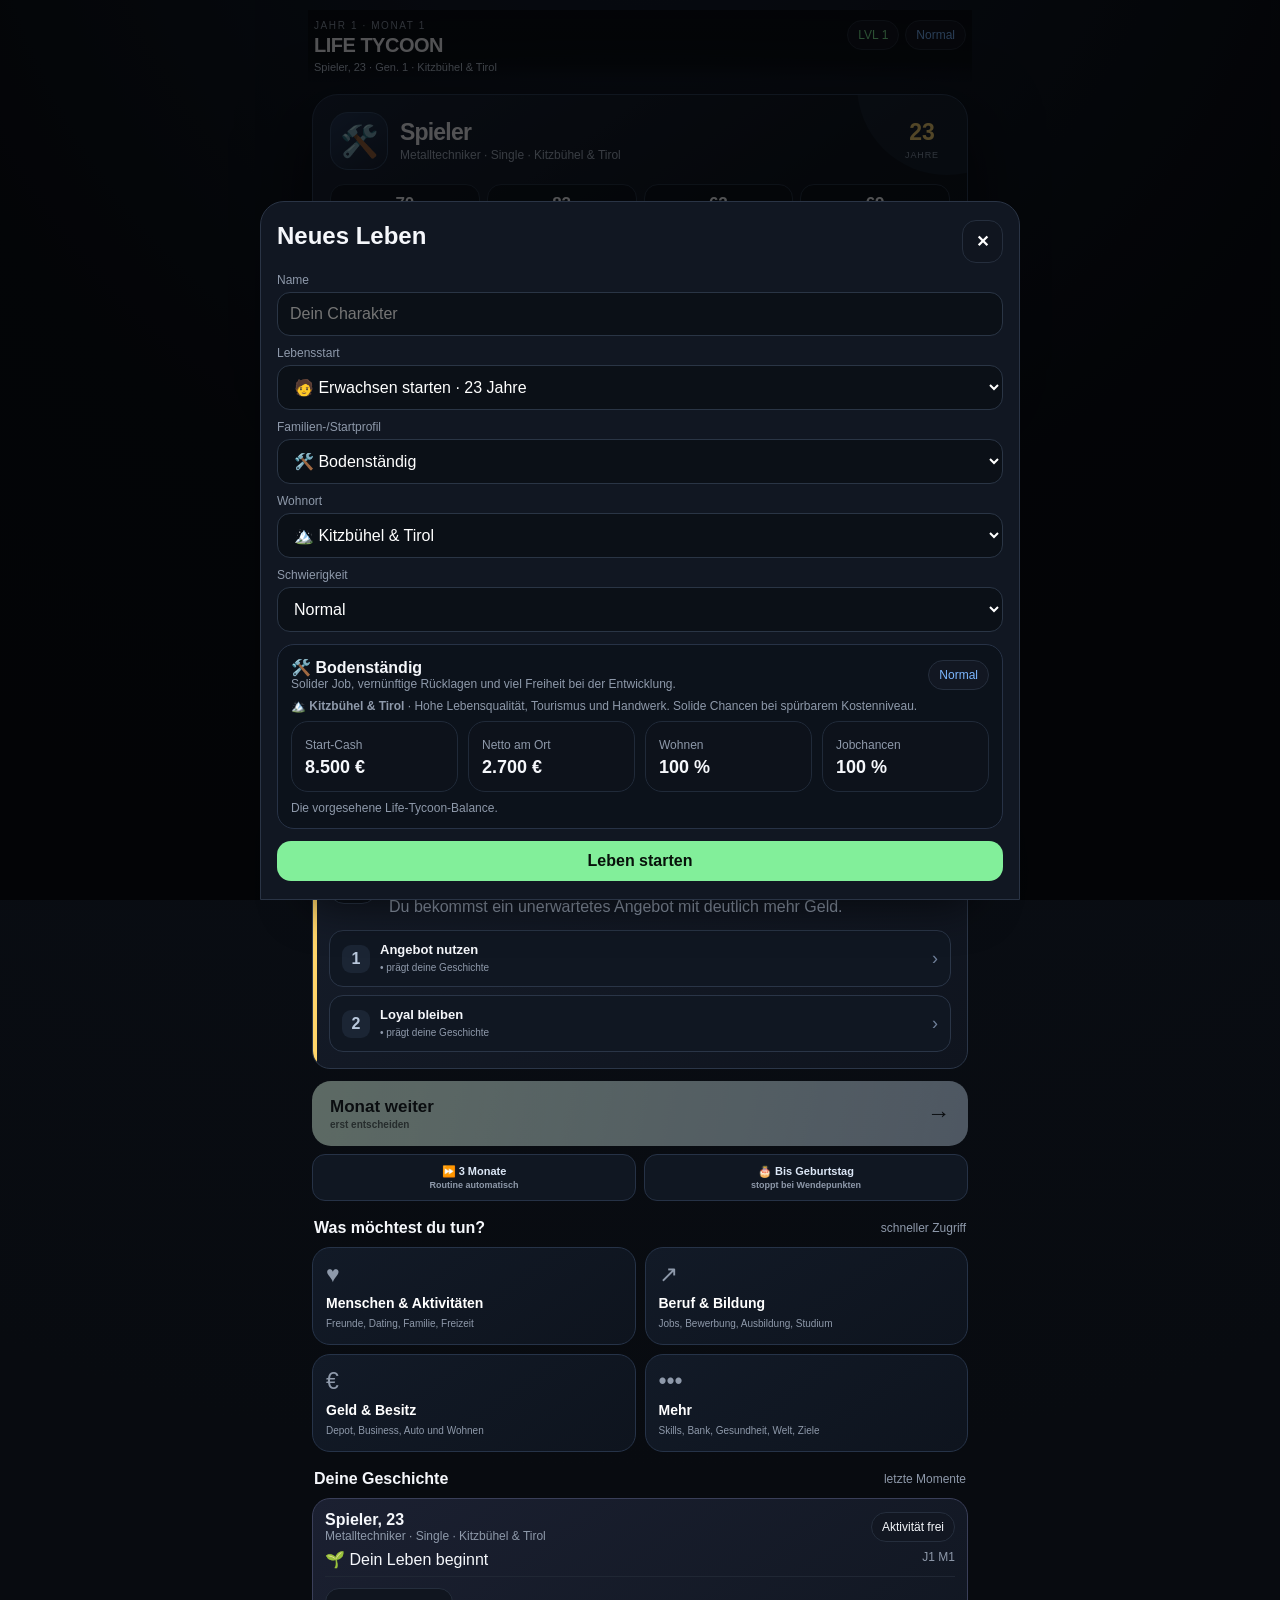
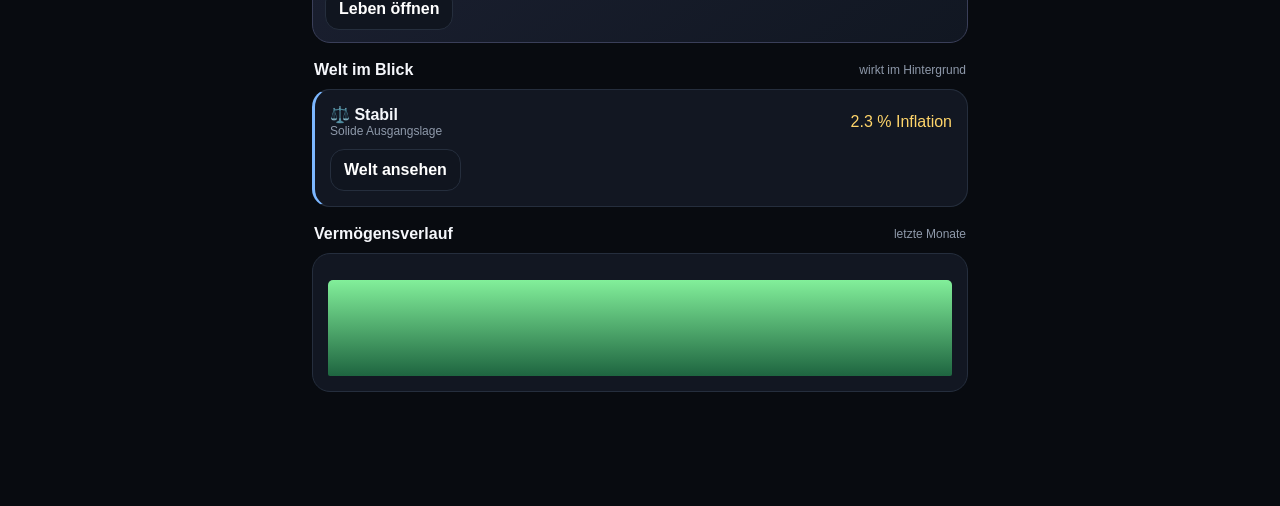
==== commit 69d9b892: "Add files via upload" ====
--- a/index.html
+++ b/index.html
@@ -1,4 +1,4 @@
-<!doctype html><html lang="de"><head><meta charset="utf-8"><meta name="viewport" content="width=device-width,initial-scale=1,viewport-fit=cover"><meta name="theme-color" content="#090c12"><meta name="apple-mobile-web-app-capable" content="yes"><title>Life Tycoon v2.0</title><style>
+<!doctype html><html lang="de"><head><meta charset="utf-8"><meta name="viewport" content="width=device-width,initial-scale=1,viewport-fit=cover"><meta name="theme-color" content="#090c12"><meta name="apple-mobile-web-app-capable" content="yes"><title>Life Tycoon v2.6</title><style>
 :root{--bg:#090c12;--card:#121722;--card2:#171e2b;--line:#252e3d;--txt:#f5f7fb;--mut:#8e99aa;--green:#82ef9a;--blue:#7cb7ff;--gold:#ffd56a;--red:#ff7d88;--purple:#b69cff}*{box-sizing:border-box}html,body{margin:0;background:radial-gradient(circle at top,#111827 0,#090c12 42%);color:var(--txt);font-family:-apple-system,BlinkMacSystemFont,"SF Pro Text","Segoe UI",sans-serif;min-height:100%}body{padding:env(safe-area-inset-top) 0 env(safe-area-inset-bottom)}button,input,select{font:inherit}.app{max-width:760px;margin:auto;padding:16px 14px 92px}.top{display:flex;justify-content:space-between;align-items:flex-start;gap:10px;margin:5px 2px 18px}.eyebrow{font-size:12px;color:var(--mut);text-transform:uppercase;letter-spacing:.16em}.brand{font-weight:850;font-size:28px;letter-spacing:-.04em;margin-top:3px}.pill{border:1px solid var(--line);background:#121722;padding:7px 10px;border-radius:999px;font-size:12px}.level{color:var(--green)}.hero{background:linear-gradient(145deg,#171f2d,#10151f);border:1px solid #293448;border-radius:24px;padding:19px;box-shadow:0 20px 60px #0006}.heroTop{display:flex;justify-content:space-between;align-items:center}.big{font-size:34px;font-weight:850;letter-spacing:-.045em;margin:7px 0 2px}.mut{color:var(--mut)}.positive{color:var(--green)}.negative{color:var(--red)}.grid{display:grid;grid-template-columns:repeat(2,1fr);gap:10px;margin-top:12px}.metric{background:#0d121b;border:1px solid #202a39;border-radius:17px;padding:13px}.metric b{font-size:18px;display:block;margin-top:4px}.section{margin-top:22px}.title{display:flex;align-items:center;justify-content:space-between;margin:0 2px 10px}.title h2{font-size:17px;margin:0}.small{font-size:12px;color:var(--mut)}.card{background:var(--card);border:1px solid var(--line);border-radius:20px;padding:15px;margin-bottom:10px}.row{display:flex;justify-content:space-between;align-items:center;gap:12px}.row+.row{margin-top:11px}.bar{height:8px;background:#252d3a;border-radius:999px;overflow:hidden;margin-top:8px}.bar i{display:block;height:100%;background:linear-gradient(90deg,var(--blue),var(--purple));border-radius:999px}.btn{border:0;border-radius:14px;background:#232d3d;color:#fff;padding:11px 13px;font-weight:720;cursor:pointer}.btn.primary{background:var(--green);color:#07110a}.btn.blue{background:#233f64;color:#cce2ff}.btn.red{background:#4a2328;color:#ffc7cc}.btn.ghost{background:#10151f;border:1px solid var(--line)}.btn:disabled{opacity:.4}.actions{display:flex;gap:8px;flex-wrap:wrap;margin-top:11px}.nav{position:fixed;z-index:10;left:50%;bottom:max(8px,env(safe-area-inset-bottom));transform:translateX(-50%);width:min(calc(100% - 18px),740px);display:flex;gap:5px;overflow-x:auto;background:#0c1119eF;backdrop-filter:blur(18px);border:1px solid #273142;padding:7px;border-radius:20px;box-shadow:0 12px 45px #000a}.nav button{flex:1 0 68px;border:0;background:transparent;color:#8e99aa;border-radius:13px;padding:9px 5px;font-size:11px}.nav button.active{background:#202938;color:#fff}.nav span{display:block;font-size:18px;margin-bottom:2px}.view{display:none}.view.active{display:block}.event{border-left:3px solid var(--gold)}.event h3{margin:2px 0 6px;font-size:17px}.tag{display:inline-block;font-size:11px;padding:5px 8px;border-radius:999px;background:#212a38;color:#b8c3d3;margin-right:5px}.skillgrid{display:grid;grid-template-columns:1fr 1fr;gap:9px}.skill{background:#0e141e;border:1px solid var(--line);border-radius:16px;padding:12px}.skill.lock{opacity:.52}.skill .num{font-weight:800;color:var(--blue)}.moneyline{display:flex;justify-content:space-between;padding:8px 0;border-bottom:1px solid #202734}.moneyline:last-child{border:0}.modal{position:fixed;z-index:40;inset:0;background:#000a;display:none;align-items:flex-end;justify-content:center}.modal.show{display:flex}.sheet{width:min(100%,760px);max-height:86vh;overflow:auto;background:#111722;border:1px solid #2a3445;border-radius:24px 24px 0 0;padding:18px 16px calc(18px + env(safe-area-inset-bottom))}.sheet h2{margin:0 0 12px}.field{margin:10px 0}.field label{font-size:12px;color:var(--mut);display:block;margin-bottom:5px}.field input,.field select{width:100%;background:#0b1017;color:#fff;border:1px solid #2a3545;border-radius:13px;padding:12px}.toast{position:fixed;z-index:60;top:calc(10px + env(safe-area-inset-top));left:50%;transform:translate(-50%,-20px);opacity:0;pointer-events:none;background:#eef6f0;color:#07100a;padding:10px 14px;border-radius:13px;font-weight:700;transition:.2s}.toast.show{opacity:1;transform:translate(-50%,0)}.chart{display:flex;align-items:end;height:96px;gap:6px;margin-top:11px}.chart i{flex:1;background:linear-gradient(var(--green),#1e6540);border-radius:5px 5px 2px 2px;min-height:5px}.subhead{font-size:13px;color:#cad3df;font-weight:720;margin:12px 0 7px}.danger{color:var(--red)}.gold{color:var(--gold)}.blue{color:var(--blue)}.pathrow{display:grid;grid-template-columns:88px 1fr 34px;gap:9px;align-items:center;margin:9px 0}.chain{border-left:3px solid var(--purple)}.momentum{font-weight:800}.soft{color:#cbd5e1}.milestonegrid{display:grid;grid-template-columns:repeat(2,1fr);gap:8px;margin-top:10px}.badge{background:#0d141d;border:1px solid #273246;border-radius:15px;padding:11px}.badge.done{border-color:#4f6b50;background:#101a16}.badge .ico{font-size:20px;display:block;margin-bottom:5px}.rare{border-left:3px solid var(--purple);box-shadow:inset 0 0 24px #6f52a51a}.legacy{color:var(--gold);font-weight:800}.chapterHero{background:linear-gradient(145deg,#182238,#111722);border:1px solid #31405b;border-radius:22px;padding:16px}.chapterList{display:grid;grid-template-columns:1fr 1fr;gap:9px}.chapterCard{background:#0e141e;border:1px solid var(--line);border-radius:17px;padding:13px}.chapterCard.active{border-color:#6986ba;box-shadow:inset 0 0 22px #527bb61d}.chapterCard.done{border-color:#4d7258;background:#101a16}.stage{display:grid;grid-template-columns:24px 1fr 42px;gap:8px;align-items:center;padding:8px 0;border-bottom:1px solid #202734}.stage:last-child{border:0}.stage .check{width:22px;height:22px;border-radius:50%;display:grid;place-items:center;background:#232d3d;font-size:11px}.stage.done .check{background:#1f5b37;color:#b8ffc9}.chapterProgress{font-size:30px;font-weight:850;letter-spacing:-.04em}.focus{color:var(--blue);font-weight:800}.endgame{border-left:3px solid var(--gold)}
 .topbadges{display:flex;flex-direction:column;align-items:flex-end;gap:6px}.identity{margin-top:4px;color:#b9c5d6;font-size:12px}.originCard{border-left:3px solid var(--blue)}.originGrid{display:grid;grid-template-columns:1fr 1fr;gap:8px;margin-top:10px}.originMini{background:#0d141d;border:1px solid #273246;border-radius:14px;padding:10px}.originMini b{display:block;margin-bottom:3px}.difficulty.easy{color:var(--green)}.difficulty.normal{color:var(--blue)}.difficulty.hard{color:var(--gold)}.difficulty.hardcore{color:var(--red)}.setupPreview{background:#0c121b;border:1px solid #273246;border-radius:17px;padding:13px;margin:12px 0}.setupPreview .grid{margin-top:8px}.warningBox{border:1px solid #5a3b3f;background:#25181b;border-radius:14px;padding:10px;color:#ffc8ce;font-size:12px}
 
@@ -44,6 +44,35 @@
 /* v2.0 – Life Simulator */
 .life2Hero{background:linear-gradient(145deg,#182338,#101620);border:1px solid #34445e;border-radius:22px;padding:16px}.careerHead{display:grid;grid-template-columns:58px 1fr auto;gap:11px;align-items:center}.careerIcon{width:56px;height:56px;border-radius:18px;display:grid;place-items:center;background:#202c3f;font-size:28px}.careerHead h3{margin:0 0 3px;font-size:19px}.statusChip{font-size:11px;border:1px solid #34435a;background:#0d141e;border-radius:999px;padding:6px 9px}.statusChip.good{color:var(--green);border-color:#31563c}.statusChip.warn{color:var(--gold);border-color:#65572e}.jobGrid,.eduGrid,.datingGrid,.familyGrid,.petGrid,.tripGrid{display:grid;grid-template-columns:repeat(2,minmax(0,1fr));gap:9px}.simCard{background:var(--card);border:1px solid var(--line);border-radius:18px;padding:13px;display:flex;flex-direction:column;gap:7px}.simCard .ico2{font-size:26px}.simCard .price2{font-size:17px;font-weight:850}.simCard.locked{opacity:.5}.simCard.active2{border-color:#577eb7;background:linear-gradient(180deg,#17253a,#121722)}.progressRing{height:7px;background:#252e3d;border-radius:999px;overflow:hidden}.progressRing i{height:100%;display:block;background:linear-gradient(90deg,#7cb7ff,#b69cff)}.personRow2{display:grid;grid-template-columns:48px 1fr auto;gap:10px;align-items:center;padding:10px 0;border-bottom:1px solid #202734}.personRow2:last-child{border-bottom:0}.face2{width:46px;height:46px;border-radius:16px;background:#202938;display:grid;place-items:center;font-size:24px}.chem{font-size:11px;color:var(--purple)}.tinybar{height:5px;background:#252e3d;border-radius:99px;overflow:hidden;margin-top:5px}.tinybar i{display:block;height:100%;background:var(--green)}.lifeSubnav{display:flex;gap:6px;overflow:auto;padding-bottom:4px}.lifeSubnav .tag{white-space:nowrap}.eduBadge{display:inline-flex;align-items:center;gap:5px;border:1px solid #31445f;background:#121d2c;border-radius:999px;padding:5px 8px;font-size:11px}.notice2{border-left:3px solid var(--blue);background:#101823}.empty2{text-align:center;padding:18px 10px;color:var(--mut)}.v2Section{margin-top:20px}.v2Label{font-size:11px;color:var(--mut);text-transform:uppercase;letter-spacing:.12em}.yearDot{display:inline-block;width:7px;height:7px;border-radius:50%;background:var(--green);margin-right:5px}.miniFacts{display:grid;grid-template-columns:repeat(3,1fr);gap:7px;margin-top:10px}.miniFact{background:#0d141e;border:1px solid #263145;border-radius:13px;padding:9px}.miniFact b{display:block;margin-top:3px;font-size:14px}.dangerBox2{border:1px solid #62363c;background:#24171b;border-radius:15px;padding:11px}.successBox2{border:1px solid #31573b;background:#101a15;border-radius:15px;padding:11px}
 @media(max-width:430px){.jobGrid,.eduGrid,.datingGrid,.familyGrid,.petGrid,.tripGrid{grid-template-columns:1fr 1fr}.simCard{padding:11px}.miniFacts{grid-template-columns:1fr 1fr 1fr}}
+
+/* v2.1 – Lebensphasen, Gesundheit, Ruhestand & Generationen */
+.lifePhaseStrip{margin-top:10px;background:#0d141e;border:1px solid #29374d;border-radius:17px;padding:11px 12px}
+.phaseRail{display:grid;grid-template-columns:repeat(5,1fr);gap:5px;margin-top:9px}.phaseStep{height:5px;background:#252e3d;border-radius:99px}.phaseStep.done{background:#4d6f9d}.phaseStep.active{background:var(--gold);box-shadow:0 0 12px #ffd56a55}
+.healthGrid21{display:grid;grid-template-columns:repeat(2,minmax(0,1fr));gap:8px}.healthCard21{background:#0e141e;border:1px solid var(--line);border-radius:15px;padding:11px}.healthCard21.managed{border-color:#31573b}.healthCard21 .ico21{font-size:22px}.phaseBadge21{display:inline-flex;align-items:center;gap:6px;border-radius:999px;padding:6px 9px;background:#172235;border:1px solid #32445f;font-size:11px}.retireHero21{background:linear-gradient(145deg,#172337,#101720);border:1px solid #334861;border-radius:18px;padding:14px}.dynastyRow21{display:grid;grid-template-columns:42px 1fr auto;gap:10px;align-items:center;padding:9px 0;border-bottom:1px solid #202734}.dynastyRow21:last-child{border-bottom:0}.genOrb21{width:40px;height:40px;border-radius:14px;display:grid;place-items:center;background:#202b3c;font-size:20px}.deathBanner21{border:1px solid #67434a;background:linear-gradient(145deg,#28171b,#171115);border-radius:17px;padding:13px}.deathBanner21 b{color:#ffd0d4}.legacyAmount21{font-size:24px;font-weight:850;color:var(--gold)}
+@media(max-width:430px){.healthGrid21{grid-template-columns:1fr}.phaseBadge21{font-size:10px}}
+
+/* v2.2 – Story Engine, Beziehungen & seltene Lebensdramen */
+.storyPulse22{background:linear-gradient(145deg,#211a2d,#121720);border:1px solid #49395f;border-radius:18px;padding:13px;margin-top:10px}.storyPulse22 .arcTitle{font-size:15px;font-weight:850}.storyPulse22 .arcMeta{font-size:11px;color:#b9aacd;margin-top:4px}.storyPulse22 .arcRail{height:6px;border-radius:99px;background:#262033;margin-top:9px;overflow:hidden}.storyPulse22 .arcRail i{display:block;height:100%;background:linear-gradient(90deg,#b69cff,#ffd56a);border-radius:99px}.dramaStats22{display:grid;grid-template-columns:repeat(4,1fr);gap:7px;margin-top:10px}.dramaStat22{background:#0d131d;border:1px solid #29253a;border-radius:12px;padding:8px;text-align:center}.dramaStat22 b{display:block;font-size:15px}.dramaStat22 span{font-size:10px;color:var(--mut)}.relationActions22{display:flex;gap:7px;flex-wrap:wrap;margin-top:10px}.storyBadge22{display:inline-flex;align-items:center;gap:5px;padding:5px 8px;border-radius:999px;background:#251d32;border:1px solid #4c3a65;color:#d7c8ef;font-size:10px;font-weight:800}.storyBadge22.good{background:#14221a;border-color:#31573b;color:#a8efb8}.storyBadge22.warn{background:#28191b;border-color:#653e44;color:#ffc0c6}.memoryList22{display:grid;gap:7px;margin-top:9px}.memory22{padding:8px 9px;background:#0d131d;border:1px solid #252e3d;border-radius:12px;font-size:12px}.memory22 b{display:block;margin-bottom:2px}.choiceDanger22{border-color:#6a3a42!important;background:#25171b!important;color:#ffd3d7!important}@media(max-width:430px){.dramaStats22{grid-template-columns:repeat(2,1fr)}}
+
+/* v2.3 – Game Feel, Schnelllauf & Lebenslauf */
+.event23{position:relative;overflow:hidden;padding:16px!important;background:linear-gradient(145deg,#151c29,#0f141e)!important;border:1px solid #2b3648!important}.event23:before{content:'';position:absolute;inset:0 auto 0 0;width:4px;background:var(--eventAccent,#7cb7ff)}.eventTop23{display:flex;gap:12px;align-items:flex-start}.eventIcon23{width:48px;height:48px;border-radius:15px;display:grid;place-items:center;font-size:25px;background:#0b111a;border:1px solid #2b3749;flex:none}.eventMeta23{font-size:10px;text-transform:uppercase;letter-spacing:.11em;color:var(--mut);font-weight:900;margin-bottom:4px}.event23 h3{margin:0 0 5px;font-size:19px}.choiceList23{display:grid;gap:8px;margin-top:14px}.choice23{width:100%;text-align:left;border:1px solid #2a3547;background:#101722;color:var(--txt);border-radius:14px;padding:11px 12px;display:flex;align-items:center;gap:10px;cursor:pointer}.choice23:active{transform:scale(.99)}.choiceNum23{width:28px;height:28px;border-radius:9px;background:#1b2534;display:grid;place-items:center;font-weight:900;color:#b9c8dc;flex:none}.choiceText23{min-width:0;flex:1}.choiceText23 b{display:block;font-size:13px}.choiceHint23{font-size:10px;color:var(--mut);margin-top:2px}.choiceArrow23{color:#70809a;font-size:18px}.eventResolved23{padding:9px 0 2px;display:flex;gap:10px;align-items:flex-start}.resolvedCheck23{width:32px;height:32px;border-radius:50%;background:#17311f;border:1px solid #315d3d;display:grid;place-items:center;color:#9bf0ad;font-weight:900;flex:none}
+.paceBar23{display:grid;grid-template-columns:1fr 1fr;gap:8px;margin:8px 0 0}.paceBtn23{border:1px solid #263246;background:#101722;color:#dce7f6;border-radius:13px;padding:10px 9px;font-size:11px;font-weight:800}.paceBtn23 span{display:block;font-size:9px;color:var(--mut);font-weight:600;margin-top:2px}.paceBtn23:disabled{opacity:.4}.growthCard23{margin-top:10px;background:linear-gradient(145deg,#121a25,#0d131c);border:1px solid #263247;border-radius:17px;padding:13px}.growthHead23{display:flex;align-items:center;gap:10px}.growthAvatar23{width:42px;height:42px;border-radius:14px;background:#1b2433;display:grid;place-items:center;font-size:22px}.growthTitle23{font-weight:900}.growthSub23{font-size:10px;color:var(--mut);margin-top:2px}.growthGrid23{display:grid;grid-template-columns:repeat(4,1fr);gap:6px;margin-top:11px}.growthMetric23{background:#0b111a;border:1px solid #222d3d;border-radius:11px;padding:8px 5px;text-align:center}.growthMetric23 b{display:block;font-size:14px}.growthMetric23 span{font-size:9px;color:var(--mut)}.ageRail23{margin-top:10px;height:5px;border-radius:99px;background:#202b3b;overflow:hidden}.ageRail23 i{display:block;height:100%;background:linear-gradient(90deg,#7cb7ff,#b69cff);border-radius:99px}.ageCaption23{display:flex;justify-content:space-between;margin-top:5px;font-size:9px;color:var(--mut)}
+.resumeHero23{background:linear-gradient(145deg,#171e2a,#0d131b);border:1px solid #2a3546;border-radius:18px;padding:14px}.resumeScore23{display:grid;grid-template-columns:repeat(3,1fr);gap:7px;margin-top:11px}.resumeScore23>div{background:#0b1119;border:1px solid #222c3b;border-radius:12px;padding:9px;text-align:center}.resumeScore23 b{display:block;font-size:16px}.resumeScore23 span{font-size:9px;color:var(--mut)}.resumeSection23{margin-top:13px}.resumeSection23 h3{font-size:12px;margin:0 0 7px;color:#dce7f6}.resumeLine23{position:relative;margin-left:8px;padding:0 0 11px 17px;border-left:1px solid #2b3748}.resumeLine23:last-child{padding-bottom:0}.resumeLine23:before{content:'';position:absolute;left:-4px;top:3px;width:7px;height:7px;border-radius:50%;background:#7cb7ff;box-shadow:0 0 0 3px #111824}.resumeLine23 b{display:block;font-size:12px}.resumeLine23 span{font-size:10px;color:var(--mut)}.yearbook23{display:grid;grid-template-columns:repeat(2,1fr);gap:7px}.yearCard23{border:1px solid #263246;background:#0e151f;border-radius:13px;padding:9px}.yearCard23 b{font-size:13px;display:block}.yearCard23 span{font-size:9px;color:var(--mut)}.strategyGrid23{display:grid;gap:8px}.strategy23{border:1px solid #2a3547;background:#101722;border-radius:14px;padding:12px;color:white;text-align:left}.strategy23 b{display:block;margin-bottom:3px}.strategy23 span{font-size:10px;color:var(--mut)}
+@media(max-width:430px){.event23{padding:14px!important}.growthGrid23{grid-template-columns:repeat(2,1fr)}.resumeScore23{grid-template-columns:repeat(3,1fr)}.yearbook23{grid-template-columns:1fr 1fr}}
+
+
+/* v2.4 – Kindheit, Jugend & Schule */
+.youthHero24{background:linear-gradient(145deg,#18263b,#111722);border:1px solid #38506e;border-radius:20px;padding:14px;margin-top:10px}.youthTop24{display:grid;grid-template-columns:48px 1fr auto;gap:10px;align-items:center}.youthIco24{width:46px;height:46px;border-radius:15px;background:#20304a;display:grid;place-items:center;font-size:25px}.youthTop24 h3{margin:0 0 3px;font-size:17px}.schoolGrid24{display:grid;grid-template-columns:repeat(4,1fr);gap:7px;margin-top:10px}.schoolStat24{background:#0c131d;border:1px solid #27354a;border-radius:12px;padding:8px;text-align:center}.schoolStat24 b{display:block;font-size:15px}.schoolStat24 span{font-size:9px;color:var(--mut)}.schoolActionGrid24{display:grid;grid-template-columns:repeat(2,1fr);gap:8px;margin-top:10px}.schoolAction24{border:1px solid #2b394d;background:#111925;color:#fff;border-radius:15px;padding:11px;text-align:left}.schoolAction24 b{display:block;margin:4px 0 2px;font-size:12px}.schoolAction24 span{font-size:9px;color:var(--mut)}.parentGrid24{display:grid;grid-template-columns:repeat(2,1fr);gap:8px}.parent24{background:#0e151f;border:1px solid #263247;border-radius:15px;padding:11px}.parent24 .face24{font-size:25px}.parent24 b{display:block;margin-top:4px}.schoolRail24{height:7px;border-radius:99px;background:#253044;overflow:hidden;margin-top:8px}.schoolRail24 i{display:block;height:100%;background:linear-gradient(90deg,#7cb7ff,#82ef9a);border-radius:99px}.gradeGood24{color:var(--green)}.gradeMid24{color:var(--gold)}.gradeBad24{color:var(--red)}.childhoodBanner24{border-left:3px solid #8dd8ff}.crush24{border-left:3px solid #ff8fa3}.youthOnly24{display:none}.minorLock24{opacity:.45;pointer-events:none}.schoolRecord24{display:grid;gap:7px}.schoolRecord24 .record{background:#0d141e;border:1px solid #263247;border-radius:12px;padding:9px}.schoolBadge24{display:inline-flex;align-items:center;gap:5px;padding:5px 8px;border:1px solid #34506f;background:#142034;border-radius:999px;font-size:10px;color:#cce2ff}.familyType24{font-size:10px;color:#b7c7dc}.youthMoney24{font-size:28px;font-weight:900;color:var(--gold);letter-spacing:-.04em}
+@media(max-width:430px){.schoolGrid24{grid-template-columns:repeat(2,1fr)}.parentGrid24{grid-template-columns:1fr 1fr}.schoolActionGrid24{grid-template-columns:1fr 1fr}}
+
+/* v2.5 – Familie, Schule & Jugendleben 2.0 */
+.subjectGrid25{display:grid;grid-template-columns:repeat(2,minmax(0,1fr));gap:8px}.subject25{background:#0d141e;border:1px solid #28354a;border-radius:14px;padding:10px}.subject25 .subTop{display:flex;justify-content:space-between;gap:8px;align-items:center}.subject25 b{font-size:13px}.grade25{font-weight:900;font-size:15px}.familyGrid25{display:grid;grid-template-columns:repeat(2,minmax(0,1fr));gap:8px}.familyPerson25{background:#0e151f;border:1px solid #263247;border-radius:15px;padding:11px}.familyPerson25 .face25{font-size:24px}.hobbyHero25{border-left:3px solid var(--purple);background:linear-gradient(145deg,#171424,#101720)}.hobbyGrid25{display:grid;grid-template-columns:repeat(2,minmax(0,1fr));gap:8px}.hobbyBtn25{border:1px solid #30354b;background:#121722;color:#fff;border-radius:14px;padding:10px;text-align:left}.hobbyBtn25.active{border-color:#705a91;background:#1b1726}.pathGrid25{display:grid;grid-template-columns:1fr;gap:8px}.pathCard25{border:1px solid #2a374b;background:#101722;border-radius:15px;padding:12px;color:#fff;text-align:left}.pathCard25.active{border-color:#6d8fbe;background:linear-gradient(145deg,#17263b,#111722)}.pathCard25 b{display:block;margin-bottom:4px}.pathCard25 span{font-size:10px;color:var(--mut)}.clique25{border-left:3px solid var(--blue)}.bully25{border-left:3px solid var(--red);background:#211519}.schoolTrack25{display:flex;gap:6px;flex-wrap:wrap}.schoolTrack25 button{font-size:10px;padding:7px 9px}.futureBadge25{color:var(--gold);font-weight:850}.siblingBar25{height:5px;background:#252e3d;border-radius:99px;overflow:hidden;margin-top:6px}.siblingBar25 i{display:block;height:100%;background:linear-gradient(90deg,#ff9fb0,#ffd56a)}.apprentice25{border-left:3px solid var(--gold)}
+@media(max-width:430px){.subjectGrid25,.familyGrid25,.hobbyGrid25{grid-template-columns:1fr 1fr}.pathGrid25{grid-template-columns:1fr}}
+
+
+/* v2.6 – Lebendige NPC-Welt */
+.npcWorld26{background:linear-gradient(145deg,#141d2b,#0d131c);border:1px solid #2c3b50;border-radius:20px;padding:14px}.npcWorldHead26{display:flex;justify-content:space-between;gap:10px;align-items:flex-start}.npcWorldHead26 h3{margin:0 0 4px;font-size:18px}.npcStats26{display:grid;grid-template-columns:repeat(4,1fr);gap:6px;margin-top:11px}.npcStat26{background:#0b1119;border:1px solid #222e3e;border-radius:12px;padding:8px 5px;text-align:center}.npcStat26 b{display:block;font-size:14px}.npcStat26 span{font-size:9px;color:var(--mut)}.npcGroup26{margin-top:13px}.npcGroup26>h3{font-size:12px;color:#dce7f5;margin:0 0 7px}.npcGrid26{display:grid;grid-template-columns:repeat(2,minmax(0,1fr));gap:8px}.npcCard26{background:#0e151f;border:1px solid #263246;border-radius:16px;padding:11px;min-width:0}.npcCard26.away26{border-color:#3b4057}.npcCard26.dead26{opacity:.58;filter:saturate(.45)}.npcTop26{display:grid;grid-template-columns:42px 1fr auto;gap:9px;align-items:center}.npcFace26{width:40px;height:40px;border-radius:13px;display:grid;place-items:center;background:#1c2737;font-size:22px}.npcName26{font-weight:850;white-space:nowrap;overflow:hidden;text-overflow:ellipsis}.npcRole26{font-size:9px;color:var(--mut);margin-top:2px}.npcRel26{font-size:10px;border:1px solid #31405a;border-radius:999px;padding:5px 6px;color:#cbd8e9}.npcFacts26{display:grid;grid-template-columns:1fr 1fr;gap:5px;margin-top:9px}.npcFact26{background:#0a1018;border:1px solid #202b3a;border-radius:10px;padding:6px;min-width:0}.npcFact26 span{display:block;font-size:8px;color:var(--mut)}.npcFact26 b{display:block;font-size:10px;margin-top:2px;white-space:nowrap;overflow:hidden;text-overflow:ellipsis}.npcBars26{display:grid;grid-template-columns:1fr 1fr;gap:6px;margin-top:8px}.npcBar26 span{font-size:8px;color:var(--mut)}.npcBar26 i{display:block;height:5px;border-radius:99px;background:#202b3a;overflow:hidden;margin-top:3px}.npcBar26 i:after{content:'';display:block;width:var(--v);height:100%;border-radius:99px;background:linear-gradient(90deg,#7cb7ff,#82ef9a)}.npcLast26{font-size:9px;color:#9eabbc;margin-top:8px;line-height:1.25;min-height:23px}.npcCard26 .btn{width:100%;padding:7px 8px;font-size:10px;margin-top:8px}.npcNews26{display:grid;gap:7px}.npcNewsItem26{display:grid;grid-template-columns:34px 1fr;gap:8px;padding:9px;background:#0d141e;border:1px solid #243044;border-radius:13px}.npcNewsIcon26{width:32px;height:32px;border-radius:10px;display:grid;place-items:center;background:#1b2636;font-size:18px}.npcNewsItem26.major26{border-color:#5c476f;background:#15131e}.npcNewsItem26 b{display:block;font-size:11px}.npcNewsItem26 p{margin:2px 0 0;font-size:9px;color:var(--mut);line-height:1.3}.npcNewsTime26{font-size:8px;color:var(--gold);margin-top:3px}.npcDetail26{display:grid;grid-template-columns:repeat(2,1fr);gap:7px}.npcDetail26>div{background:#0c121b;border:1px solid #263246;border-radius:12px;padding:9px}.npcDetail26 span{font-size:9px;color:var(--mut)}.npcDetail26 b{display:block;margin-top:3px;font-size:12px}.npcMemory26{padding:7px 0;border-bottom:1px solid #202a39}.npcMemory26:last-child{border:0}.npcPulse26{display:inline-flex;align-items:center;gap:5px;border-radius:999px;padding:5px 8px;font-size:9px;border:1px solid #31405a;background:#111a26}.npcPulse26.good{color:var(--green);border-color:#31573b}.npcPulse26.warn{color:var(--gold);border-color:#62552f}.npcPulse26.bad{color:var(--red);border-color:#63363d}.npcDecision26{border-left:3px solid var(--purple)!important}.npcDistance26{color:#b9a9e4}.npcWorld26 .small strong{color:#dce6f5}
+@media(max-width:430px){.npcGrid26{grid-template-columns:1fr}.npcStats26{grid-template-columns:repeat(2,1fr)}.npcTop26{grid-template-columns:40px 1fr auto}}
 </style></head><body><div class="toast" id="toast"></div><main class="app"><header class="top"><div><div class="eyebrow" id="period">Jahr 1 · Monat 1</div><div class="brand">LIFE TYCOON</div><div class="identity" id="identity">Dein Leben</div></div><div class="topbadges"><div class="pill level" id="lvl">LVL 1</div><div class="pill difficulty normal" id="difficultyPill">Normal</div></div></header>
 <section id="overview" class="view active">
 <div class="lifeHomeHero">
@@ -52,6 +81,7 @@
   <div class="financeStrip"><div class="financeMini"><span>Vermögen</span><b id="net">0 €</b></div><div class="financeMini"><span>Cashflow</span><b id="cashflow">+0 €</b></div><div class="financeMini"><span>Cash</span><b id="cash">0 €</b></div><div class="financeMini"><span>Freizeit</span><b id="free">0 h</b></div><div style="display:none"><b id="invest"></b><b id="debt"></b></div></div>
   <div style="display:flex;gap:7px;margin-top:10px"><span class="pill" id="lifeScore">Life 70</span><span class="pill" id="worldPill">Stabil</span></div>
 </div>
+<div class="lifePhaseStrip" id="lifePhaseStrip"></div><div id="storyArcV22"></div>
 <div class="section"><div class="title"><h2>Dein Monat</h2><span class="monthState" id="decisionState">Entscheidung offen</span></div><div class="card event decisionCard" id="eventCard"></div></div>
 <div class="advanceWrap"><button class="advanceBtn" id="advanceBtn" onclick="nextMonth()"><span><b>Monat weiter</b><small id="monthHint">erst entscheiden</small></span><span class="advanceIcon">→</span></button></div>
 <div class="section"><div class="title"><h2>Was möchtest du tun?</h2><span class="small">schneller Zugriff</span></div><div class="quickGrid"><button class="quickTile" onclick="goView('life')"><span class="qi">♥</span><b>Menschen & Aktivitäten</b><span>Freunde, Dating, Familie, Freizeit</span></button><button class="quickTile" onclick="goView('career')"><span class="qi">↗</span><b>Beruf & Bildung</b><span>Jobs, Bewerbung, Ausbildung, Studium</span></button><button class="quickTile" onclick="goView('wealth')"><span class="qi">€</span><b>Geld & Besitz</b><span>Depot, Business, Auto und Wohnen</span></button><button class="quickTile" onclick="goView('more')"><span class="qi">•••</span><b>Mehr</b><span>Skills, Bank, Gesundheit, Welt, Ziele</span></button></div></div>
@@ -65,18 +95,21 @@
 <div class="section"><div class="title"><h2>Berufsmarkt</h2><span class="small">Bewerben & Berufswechsel</span></div><div class="jobGrid" id="jobMarketV2"></div></div>
 <div class="section"><div class="title"><h2>Ausbildung & Studium</h2><span class="pill" id="educationPill">Bildung</span></div><div class="card" id="educationHero"></div><div class="eduGrid" id="educationPrograms"></div></div>
 <div class="section" id="legacyCareerPath"><div class="title"><h2>Technischer Karrierepfad</h2><span class="small">für Metall & Technik</span></div><div class="card"><div class="row"><div><div class="small">Position</div><b id="job"></b></div><div class="pill" id="salary"></div></div><div class="row"><span class="small">Leistung</span><b id="perf"></b></div><div class="bar"><i id="perfBar"></i></div><div class="row"><span class="small">Karrierestress</span><b id="careerStress"></b></div><div class="actions"><button class="btn blue" onclick="askPromotion()">Beförderung prüfen</button></div></div><div class="card" id="requirements"></div></div>
+<div class="section"><div class="title"><h2>Ruhestand</h2><span class="small">Pension & Lebensphase</span></div><div id="retirementV21"></div></div>
 </section>
 <section id="skills" class="view"><div class="title"><h2>Skills & Bildung</h2><span class="pill" id="sp"></span></div><div class="card"><div class="row"><div><b>Lernplan</b><div class="small">Zeit pro Woche für Weiterbildung</div></div><select id="studyHours" onchange="setStudyHours(this.value)" style="background:#0b1017;color:white;border:1px solid #2a3545;border-radius:10px;padding:8px"><option>0</option><option>2</option><option>4</option><option>6</option><option>8</option><option>10</option><option>12</option></select></div><div class="bar"><i id="studyBar"></i></div><div class="small" id="studyText" style="margin-top:7px"></div></div><div class="skillgrid" id="skillGrid"></div><div class="section"><div class="title"><h2>Kurse</h2></div><div class="card"><div class="moneyline"><span>Online-Kurs</span><b>190 € · +1 SP</b></div><div class="actions"><button class="btn" onclick="course(190,1,10)">Belegen</button></div></div><div class="card"><div class="moneyline"><span>Fachlehrgang</span><b>790 € · +3 SP</b></div><div class="actions"><button class="btn" onclick="course(790,3,25)">Belegen</button></div></div></div></section>
 <section id="wealth" class="view"><div class="title"><h2>Geld & Besitz</h2><button class="btn ghost" onclick="openFinance()">Geld bewegen</button></div><div class="card"><div class="moneyline"><span>Cash</span><b id="wCash"></b></div><div class="moneyline"><span>Depot</span><b id="wInvest"></b></div><div class="moneyline"><span>Besitz & Sachwerte</span><b id="wAssets"></b></div><div class="moneyline"><span>Schulden</span><b class="danger" id="wDebt"></b></div></div><div class="section"><div class="title"><h2>Investieren</h2></div><div class="card"><div class="row"><div><b>Monatlicher Sparplan</b><div class="small">simulierte Rendite, kein reales Finanzprodukt</div></div><b id="plan"></b></div><div class="actions"><button class="btn" onclick="setPlan()">Sparplan ändern</button><button class="btn ghost" onclick="setRisk()">Risiko wählen</button></div></div></div><div class="section"><div class="title"><h2>Nebenverdienst & Business</h2></div><div id="businessArea"></div></div><div class="section"><div class="title"><h2>Besitz & Lebensstandard</h2><span class="pill" id="lifestylePill"></span></div><div class="assetHero" id="assetHero"></div><div id="ownedAssets" class="assetList"></div></div><div class="section"><div class="title"><h2>Fahrzeugmarkt</h2><span class="small">Preise reagieren auf Inflation</span></div><div class="marketGrid" id="vehicleMarket"></div></div><div class="section"><div class="title"><h2>Wohnmarkt</h2><span class="small">Preise folgen dem Immobilienindex</span></div><div class="marketGrid" id="homeMarket"></div></div></section>
 <section id="bank" class="view"><div class="title"><h2>Bank & Schutz</h2><span class="pill" id="creditPill"></span></div><div class="bankHero"><div class="row"><div><div class="small">Bonität</div><div class="big" id="creditLabel" style="font-size:29px"></div><div class="mut" id="creditHint"></div></div><div class="scoreRing" id="creditRing" style="--score:65"><b id="creditScore"></b></div></div><div class="bankGrid" style="margin-top:13px"><div class="bankTile"><span class="small">Kreditzins aktuell</span><b id="creditRate"></b></div><div class="bankTile"><span class="small">Kredit-Spielraum</span><b id="creditLimit"></b></div><div class="bankTile"><span class="small">Notgroschen</span><b id="reserveAmount"></b></div><div class="bankTile"><span class="small">Schuldendienst</span><b id="debtService"></b></div></div></div><div class="section"><div class="title"><h2>Notgroschen</h2><span class="small">geschützt vor Alltagsausgaben</span></div><div class="card"><div class="row"><div><b id="reserveMonths"></b><div class="small">Ziel: mindestens 3 Monatskosten</div></div><span class="pill" id="reserveInterest"></span></div><div class="reserveBar" style="margin-top:10px"><i id="reserveBar"></i></div><div class="actions"><button class="btn" onclick="moveReserve(500)">+ 500 €</button><button class="btn ghost" onclick="moveReserve(-500)">− 500 €</button></div></div></div><div class="section"><div class="title"><h2>Kredit & Tilgung</h2><span class="small">abhängig von Bonität & Zinswelt</span></div><div class="card" id="creditArea"></div></div><div class="section"><div class="title"><h2>Versicherungen</h2><span class="pill" id="insuranceCost"></span></div><div class="card shield" id="insuranceArea"></div></div><div class="section"><div class="title"><h2>Verträge</h2><span class="pill" id="contractCost"></span></div><div class="card" id="contractArea"></div></div><div class="section"><div class="title"><h2>Bonitätsverlauf</h2><span class="small">letzte Monate</span></div><div class="card" id="creditHistory"></div></div></section>
 <section id="life" class="view"><div class="title"><h2>Menschen & Aktivitäten</h2><span class="pill" id="age"></span></div><div class="card"><div class="row"><div><div class="small">Beziehungsstatus</div><b id="relation"></b></div><div class="pill" id="relScore"></div></div><div class="row"><span class="small">Kinder</span><b id="kids"></b></div><div class="row"><span class="small">Lebensqualität</span><b id="quality"></b></div><div class="actions"><button class="btn" onclick="relationshipAction()">Beziehung</button><button class="btn ghost" onclick="familyAction()">Familie</button></div><div class="lifePulse"><div class="pulse"><b id="pulseHappy">0</b><span>Zufriedenheit</span></div><div class="pulse"><b id="pulseHealth">0</b><span>Gesundheit</span></div><div class="pulse"><b id="pulseSmart">0</b><span>Wissen</span></div><div class="pulse"><b id="pulseSocial">0</b><span>Sozial</span></div></div></div><div class="section"><div class="title"><h2>Charakter</h2><span class="small">entwickelt sich durch Entscheidungen</span></div><div class="traitGrid" id="traitGrid"></div></div><div class="section"><div class="title"><h2>Menschen in deinem Leben</h2><span class="small" id="socialHint"></span></div><div class="peopleGrid" id="peopleList"></div></div><div class="section"><div class="title"><h2>Aktivitäten</h2><span class="small">eine freie Aktivität pro Monat</span></div><div class="activityGrid" id="activityArea"></div></div><div class="section"><div class="title"><h2>Lebensgeschichte</h2><span class="pill">Story</span></div><div class="storyFeed" id="storyFeed"></div></div><div class="section"><div class="title"><h2>Dein Startleben</h2><span class="pill" id="originPill"></span></div><div class="card originCard" id="characterCard"></div></div><div class="section"><div class="title"><h2>Chronik</h2></div><div class="card" id="chronicle"></div></div>
 <div class="section"><div class="title"><h2>Freundeskreis</h2><span class="small">eigene Beziehungen</span></div><div class="card" id="socialCircleV2"></div></div>
-<div class="section"><div class="title"><h2>Dating & Beziehungen</h2><button class="btn ghost" id="refreshDatesBtn" onclick="refreshDatingPool(true)">Neue Leute</button></div><div id="datingV2"></div></div>
+<div class="section"><div class="title"><h2>Dating & Beziehungen</h2><button class="btn ghost" id="refreshDatesBtn" onclick="refreshDatingPool(true)">Neue Leute</button></div><div id="datingV2"></div></div><div class="section"><div class="title"><h2>Beziehung & Schicksal</h2><span class="pill">v2.2</span></div><div class="card" id="relationshipV22"></div></div>
 <div class="section"><div class="title"><h2>Kinder</h2><span class="small">werden älter und entwickeln Bindung</span></div><div class="familyGrid" id="childrenV2"></div></div>
+<div class="section"><div class="title"><h2>Generationen</h2><span class="pill" id="generationPillV21">Generation 1</span></div><div class="card" id="generationV21"></div></div>
 <div class="section"><div class="title"><h2>Haustiere</h2><span class="small">Begleiter mit laufenden Kosten</span></div><div class="petGrid" id="petsV2"></div></div>
 <div class="section"><div class="title"><h2>Urlaub & Reisen</h2><span class="pill" id="vacationDaysV2"></span></div><div class="tripGrid" id="vacationV2"></div></div>
 </section>
-<section id="balance" class="view"><div class="title"><h2>Balance</h2><span class="pill" id="balanceScore"></span></div><div class="grid"><div class="metric"><span class="small">Gesundheit</span><b id="health"></b></div><div class="metric"><span class="small">Fitness</span><b id="fitness"></b></div><div class="metric"><span class="small">Energie</span><b id="energy"></b></div><div class="metric"><span class="small">Stress</span><b id="stress"></b></div></div><div class="section"><div class="card"><div class="subhead">168 Stunden pro Woche</div><div id="timeBudget"></div></div></div><div class="section"><div class="title"><h2>Balance-Aktion</h2></div><div class="actions"><button class="btn" onclick="balanceAction('sport')">🏋️ Training</button><button class="btn" onclick="balanceAction('sleep')">😴 Schlaf</button><button class="btn" onclick="balanceAction('friends')">🎉 Freizeit</button><button class="btn blue" onclick="balanceAction('vacation')">🌴 Kurzurlaub</button></div></div></section><section id="world" class="view"><div class="title"><h2>Wirtschaft & Welt</h2><span class="pill" id="phasePill"></span></div><div class="worldHero"><div class="row"><div><div class="small">Konjunkturphase</div><div class="big" id="phaseName" style="font-size:29px"></div><div class="mut" id="phaseSummary"></div></div><div class="trend flat" id="worldTrend"></div></div><div class="macrogrid"><div class="signal" id="inflationBox"><span class="small">Inflation</span><b id="inflation"></b></div><div class="signal" id="rateBox"><span class="small">Leitzins</span><b id="rate"></b></div><div class="signal" id="jobBox"><span class="small">Jobmarkt</span><b id="jobMarket"></b></div><div class="signal" id="stockBox"><span class="small">Börsenstimmung</span><b id="stockMood"></b></div></div></div><div class="section"><div class="title"><h2>Wohnort & Region</h2><span class="pill" id="locationPill"></span></div><div class="locationHero" id="locationHero"></div><div class="locationGrid" id="locationList"></div><div class="card moveNote" style="margin-top:10px"><div class="small">Die Werte sind für die Spielbalance modelliert und keine echten Miet- oder Gehaltsdaten. Ein Umzug verändert Einkommen, Wohnkosten, Jobchancen, Business und Pendelzeit.</div></div></div><div class="section"><div class="title"><h2>Marktampel</h2><span class="small">Auswirkung auf dein Leben</span></div><div class="card" id="marketSignals"></div></div><div class="section"><div class="title"><h2>Immobilienmarkt</h2><span class="pill" id="propertyPill"></span></div><div class="card" id="propertyArea"></div></div><div class="section"><div class="title"><h2>Wirtschaftschronik</h2><span class="small">letzte Entwicklungen</span></div><div class="card" id="worldHistory"></div></div></section><section id="chapters" class="view"><div class="title"><h2>Lebenskapitel</h2><span class="pill" id="chapterDone"></span></div><div class="chapterHero" id="chapterHero"></div><div class="section"><div class="title"><h2>Etappen</h2><span class="small">mehrjährige Mission</span></div><div class="card" id="chapterStages"></div></div><div class="section"><div class="title"><h2>Alle Kapitel</h2></div><div class="chapterList" id="chapterList"></div></div></section><section id="more" class="view"><div class="title"><h2>Mehr</h2><span class="pill">Dein Leben</span></div>
+<section id="balance" class="view"><div class="title"><h2>Balance</h2><span class="pill" id="balanceScore"></span></div><div class="grid"><div class="metric"><span class="small">Gesundheit</span><b id="health"></b></div><div class="metric"><span class="small">Fitness</span><b id="fitness"></b></div><div class="metric"><span class="small">Energie</span><b id="energy"></b></div><div class="metric"><span class="small">Stress</span><b id="stress"></b></div></div><div class="section"><div class="title"><h2>Gesundheit & Vorsorge</h2><span class="small">Spielsystem, keine medizinische Bewertung</span></div><div class="card" id="healthV21"></div></div>
+<div class="section"><div class="card"><div class="subhead">168 Stunden pro Woche</div><div id="timeBudget"></div></div></div><div class="section"><div class="title"><h2>Balance-Aktion</h2></div><div class="actions"><button class="btn" onclick="balanceAction('sport')">🏋️ Training</button><button class="btn" onclick="balanceAction('sleep')">😴 Schlaf</button><button class="btn" onclick="balanceAction('friends')">🎉 Freizeit</button><button class="btn blue" onclick="balanceAction('vacation')">🌴 Kurzurlaub</button></div></div></section><section id="world" class="view"><div class="title"><h2>Wirtschaft & Welt</h2><span class="pill" id="phasePill"></span></div><div class="worldHero"><div class="row"><div><div class="small">Konjunkturphase</div><div class="big" id="phaseName" style="font-size:29px"></div><div class="mut" id="phaseSummary"></div></div><div class="trend flat" id="worldTrend"></div></div><div class="macrogrid"><div class="signal" id="inflationBox"><span class="small">Inflation</span><b id="inflation"></b></div><div class="signal" id="rateBox"><span class="small">Leitzins</span><b id="rate"></b></div><div class="signal" id="jobBox"><span class="small">Jobmarkt</span><b id="jobMarket"></b></div><div class="signal" id="stockBox"><span class="small">Börsenstimmung</span><b id="stockMood"></b></div></div></div><div class="section"><div class="title"><h2>Wohnort & Region</h2><span class="pill" id="locationPill"></span></div><div class="locationHero" id="locationHero"></div><div class="locationGrid" id="locationList"></div><div class="card moveNote" style="margin-top:10px"><div class="small">Die Werte sind für die Spielbalance modelliert und keine echten Miet- oder Gehaltsdaten. Ein Umzug verändert Einkommen, Wohnkosten, Jobchancen, Business und Pendelzeit.</div></div></div><div class="section"><div class="title"><h2>Marktampel</h2><span class="small">Auswirkung auf dein Leben</span></div><div class="card" id="marketSignals"></div></div><div class="section"><div class="title"><h2>Immobilienmarkt</h2><span class="pill" id="propertyPill"></span></div><div class="card" id="propertyArea"></div></div><div class="section"><div class="title"><h2>Wirtschaftschronik</h2><span class="small">letzte Entwicklungen</span></div><div class="card" id="worldHistory"></div></div></section><section id="chapters" class="view"><div class="title"><h2>Lebenskapitel</h2><span class="pill" id="chapterDone"></span></div><div class="chapterHero" id="chapterHero"></div><div class="section"><div class="title"><h2>Etappen</h2><span class="small">mehrjährige Mission</span></div><div class="card" id="chapterStages"></div></div><div class="section"><div class="title"><h2>Alle Kapitel</h2></div><div class="chapterList" id="chapterList"></div></div></section><section id="more" class="view"><div class="title"><h2>Mehr</h2><span class="pill">Dein Leben</span></div>
 <div class="moreGrid"><button class="moreTile" onclick="goView('skills')"><span class="mi">✦</span><b>Skills & Bildung</b><span>Lernen, Kurse, Fähigkeiten</span></button><button class="moreTile" onclick="goView('bank')"><span class="mi">🏦</span><b>Bank & Schutz</b><span>Bonität, Kredite, Versicherungen</span></button><button class="moreTile" onclick="goView('balance')"><span class="mi">◉</span><b>Gesundheit & Balance</b><span>Stress, Fitness, Energie, Zeit</span></button><button class="moreTile" onclick="goView('world')"><span class="mi">◈</span><b>Welt & Wohnort</b><span>Wirtschaft, Regionen, Umzug</span></button><button class="moreTile" onclick="goView('chapters')"><span class="mi">◎</span><b>Lebensziele</b><span>Kapitel und langfristige Missionen</span></button><button class="moreTile" onclick="openNewLife(false)"><span class="mi">↻</span><b>Neues Leben</b><span>Charakter und Startweg ändern</span></button></div>
 <div class="section"><div class="title"><h2>Dein Lebensweg</h2><span class="pill" id="pathName">Offen</span></div><div class="card" id="pathCard"></div><div class="card chain" id="consequenceCard"></div></div>
 <div class="section"><div class="title"><h2>Meilensteine</h2><span class="pill legacy" id="legacyPill">0 Ruf</span></div><div class="card" id="milestoneCard"></div></div>
@@ -150,7 +183,7 @@
 function monthlyLifeBeat(){syncPeople();if(s.people.friend.relation<30&&Math.random()<.25)addStory('💬','Freundschaft kühlt ab',`${s.people.friend.name} meldet sich kaum noch.`);if(s.people.family.relation>80&&Math.random()<.2)addStory('🏠','Starker Rückhalt','Deine Familie steht hinter dir.');if(s.relation!=='Single'&&s.relationScore>82&&Math.random()<.16)addStory('❤️','Gute Phase in der Beziehung','Ihr seid gerade besonders eng miteinander.')}
 function birthdayBeat(){let title=`${s.age}. Geburtstag`;let details=[];if(net()>=50000)details.push('du hast finanziell viel aufgebaut');if(s.kids)details.push(`${s.kids} Kind${s.kids===1?'':'er'} prägen deinen Alltag`);if(s.business)details.push('dein Unternehmen gehört zu deinem Leben');if(s.relation==='Verheiratet')details.push('du bist verheiratet');if(!details.length)details.push('ein neues Lebensjahr beginnt');addStory('🎂',title,details.join(' · '));if(s.age%5===0){trait('discipline',1);s.xp+=35}}
 
-function base(){return{version:20,setupComplete:false,character:{name:'Spieler',origin:'stable',difficulty:'normal'},location:{id:'tirol',movedAt:-99,history:[]},year:1,month:1,age:23,ageMonths:0,xp:0,level:1,cash:8500,invest:1500,debt:0,assets:0,income:2700,fixed:1250,variable:620,savingsPlan:250,risk:'mittel',job:'Metalltechniker',careerLevel:1,performance:48,careerStress:28,careerDone:false,skillPoints:2,skills:{},studyHours:2,studyProgress:0,side:null,business:null,relation:'Single',relationScore:50,partnerIncome:0,kids:0,quality:70,health:82,fitness:48,energy:76,stress:32,vacation:20,eventDone:false,event:null,chronicle:['Start deines Life-Tycoon-Lebens'],history:[10000],annual:[],lastMarket:0,path:{career:0,wealth:0,family:0,balance:0},pending:[],momentum:0,lastOutcome:'Noch keine Langzeitfolge',milestones:{},legacy:0,rareCooldown:0,rareSeen:{},lastMilestone:'Noch keiner',currentChapter:'home',completedChapters:{},chapterFund:0,chapterActionUsed:false,chapterSustain:{balance:0},homeOwned:false,possessions:{vehicles:[],home:null,lifestyle:'basic'},bank:{score:690,reserve:0,latePayments:0,overdrafts:0,consumerDebt:0,lastDelta:0,history:[{at:'J1 M1',score:690,text:'Solider Start'}],insurance:{liability:false,home:false,car:false,income:false},contract:'balanced'},traits:{ambition:50,empathy:50,discipline:50,courage:50},people:lifePeople(),lifeLog:[{ico:'🌱',title:'Dein Leben beginnt',text:'Die ersten Entscheidungen liegen vor dir.',age:23,at:'J1 M1'}],activityUsed:false,economy:econBase()}}
+function base(){return{version:21,setupComplete:false,character:{name:'Spieler',origin:'stable',difficulty:'normal'},location:{id:'tirol',movedAt:-99,history:[]},year:1,month:1,age:23,ageMonths:0,xp:0,level:1,cash:8500,invest:1500,debt:0,assets:0,income:2700,fixed:1250,variable:620,savingsPlan:250,risk:'mittel',job:'Metalltechniker',careerLevel:1,performance:48,careerStress:28,careerDone:false,skillPoints:2,skills:{},studyHours:2,studyProgress:0,side:null,business:null,relation:'Single',relationScore:50,partnerIncome:0,kids:0,quality:70,health:82,fitness:48,energy:76,stress:32,vacation:20,eventDone:false,event:null,chronicle:['Start deines Life-Tycoon-Lebens'],history:[10000],annual:[],lastMarket:0,path:{career:0,wealth:0,family:0,balance:0},pending:[],momentum:0,lastOutcome:'Noch keine Langzeitfolge',milestones:{},legacy:0,rareCooldown:0,rareSeen:{},lastMilestone:'Noch keiner',currentChapter:'home',completedChapters:{},chapterFund:0,chapterActionUsed:false,chapterSustain:{balance:0},homeOwned:false,possessions:{vehicles:[],home:null,lifestyle:'basic'},bank:{score:690,reserve:0,latePayments:0,overdrafts:0,consumerDebt:0,lastDelta:0,history:[{at:'J1 M1',score:690,text:'Solider Start'}],insurance:{liability:false,home:false,car:false,income:false},contract:'balanced'},traits:{ambition:50,empathy:50,discipline:50,courage:50},people:lifePeople(),lifeLog:[{ico:'🌱',title:'Dein Leben beginnt',text:'Die ersten Entscheidungen liegen vor dir.',age:23,at:'J1 M1'}],activityUsed:false,economy:econBase()}}
 const rawSave=localStorage.getItem(KEY);let s;try{s=Object.assign(base(),JSON.parse(rawSave||'{}'))}catch(e){s=base()}
 if(!s.path)s.path={career:0,wealth:0,family:0,balance:0};if(!Array.isArray(s.pending))s.pending=[];if(!s.milestones)s.milestones={};if(!s.rareSeen)s.rareSeen={};if(typeof s.legacy!=='number')s.legacy=0;if(typeof s.rareCooldown!=='number')s.rareCooldown=0;if(!s.lastMilestone)s.lastMilestone='Noch keiner';if(!s.currentChapter)s.currentChapter='home';if(!s.completedChapters)s.completedChapters={};if(typeof s.chapterFund!=='number')s.chapterFund=0;if(typeof s.chapterActionUsed!=='boolean')s.chapterActionUsed=false;if(!s.chapterSustain)s.chapterSustain={balance:0};if(typeof s.homeOwned!=='boolean')s.homeOwned=false;if(s.event&&!s.event.id){s.event=null;s.eventDone=false}if(!s.character)s.character={name:'Spieler',origin:'legacy',difficulty:'normal'};if(typeof s.setupComplete!=='boolean')s.setupComplete=!!rawSave;if(rawSave&&s.version<13&&(!s.character||s.character.origin==='stable')){s.character={name:s.character?.name||'Spieler',origin:'legacy',difficulty:s.character?.difficulty||'normal'};s.setupComplete=true}if(!s.economy)s.economy=econBase();if(!Array.isArray(s.economy.history))s.economy.history=[];if(!s.possessions)s.possessions={vehicles:[],home:null,lifestyle:'basic'};if(!Array.isArray(s.possessions.vehicles))s.possessions.vehicles=[];if(!s.possessions.lifestyle||!LIFESTYLES[s.possessions.lifestyle])s.possessions.lifestyle='basic';if(s.homeOwned&&s.assets>0&&!s.possessions.home){s.possessions.home={id:'legacy',name:'Eigenheim',ico:'🏡',value:s.assets,loan:0,upkeep:300,comfort:6,status:5,upgrades:[],rentRemoved:0};s.assets=0}s.homeOwned=!!s.possessions.home||s.homeOwned;if(!s.bank)s.bank=base().bank;if(typeof s.bank.score!=='number')s.bank.score=690;if(typeof s.bank.reserve!=='number')s.bank.reserve=0;if(typeof s.bank.latePayments!=='number')s.bank.latePayments=0;if(typeof s.bank.overdrafts!=='number')s.bank.overdrafts=0;if(typeof s.bank.consumerDebt!=='number')s.bank.consumerDebt=0;if(s.version<16)s.bank.consumerDebt=Math.max(s.bank.consumerDebt||0,s.debt-taggedDebt());if(!Array.isArray(s.bank.history))s.bank.history=[];if(!s.bank.insurance)s.bank.insurance={liability:false,home:false,car:false,income:false};for(let k of Object.keys(INSURANCES))if(typeof s.bank.insurance[k]!=='boolean')s.bank.insurance[k]=false;if(!CONTRACTS[s.bank.contract])s.bank.contract='balanced';if(typeof s.bank.lastDelta!=='number')s.bank.lastDelta=0;if(!s.location||!LOCATIONS[s.location.id])s.location={id:'tirol',movedAt:-99,history:[]};if(typeof s.location.movedAt!=='number')s.location.movedAt=-99;if(!Array.isArray(s.location.history))s.location.history=[];if(!s.traits)s.traits={ambition:50,empathy:50,discipline:50,courage:50};for(let k of ['ambition','empathy','discipline','courage'])if(typeof s.traits[k]!=='number')s.traits[k]=50;if(!s.people)s.people=lifePeople();syncPeople();if(!Array.isArray(s.lifeLog))s.lifeLog=[];if(rawSave&&s.version<18)s.lifeLog=[{ico:'↻',title:'Bestehendes Leben übernommen',text:'Dein bisheriger Spielstand läuft im neuen Life-Stories-System weiter.',age:s.age,at:`J${s.year} M${s.month}`}];else if(!s.lifeLog.length)s.lifeLog=[{ico:'🌱',title:'Dein Leben beginnt',text:'Die ersten Entscheidungen liegen vor dir.',age:s.age,at:`J${s.year} M${s.month}`}];if(typeof s.activityUsed!=='boolean')s.activityUsed=false;s.version=Math.max(s.version||0,19);
 function save(){localStorage.setItem(KEY,JSON.stringify(s))}function euro(n){return new Intl.NumberFormat('de-DE',{style:'currency',currency:'EUR',maximumFractionDigits:0}).format(Math.round(n))}function clamp(n,a=0,b=100){return Math.max(a,Math.min(b,n))}function lvl(){s.level=Math.max(1,Math.floor(s.xp/250)+1)}function diff(){return DIFF[s.character?.difficulty]||DIFF.normal}function origin(){return STARTS[s.character?.origin]||{ico:'↻',name:'Bestehendes Leben',sub:'Ein Spielstand aus einer früheren Version.'}}function locCfg(id){let k=id||s.location?.id||'tirol',x=LOCATIONS[k]||LOCATIONS.tirol;return Object.assign({id:LOCATIONS[k]?k:'tirol'},x)}function salaryIncome(id){return Math.round(s.income*locCfg(id).wage)}function regionalLivingBase(id){let l=locCfg(id),housing=s.possessions?.home?0:s.fixed*.42,otherFixed=s.fixed-housing;return Math.max(1,(housing*l.housing+otherFixed*l.living+(s.variable+kidCost())*l.living)*diff().cost*s.economy.costIndex)}function regionalMonthlyDelta(id){return Math.round(regionalLivingBase(id)-regionalLivingBase(s.location.id))}function moveCooldown(){return Math.max(0,3-(absMonth()-(s.location?.movedAt??-99)))}function insuranceCosts(){return Object.entries(INSURANCES).reduce((a,[k,v])=>a+(s.bank.insurance[k]?v.cost:0),0)}function contract(){return CONTRACTS[s.bank.contract]||CONTRACTS.balanced}function protectionCosts(){return insuranceCosts()+contract().cost}function monthlyBaseCosts(){return regionalLivingBase()+possessionCosts()+protectionCosts()}function reserveMonthsValue(){return s.bank.reserve/monthlyBaseCosts()}function debtServiceRatio(){let gross=Math.max(1,salaryIncome()+partnerShare()+sideIncome()+bizIncome());return loanCost()/gross}function creditBand(){let x=s.bank.score;if(x>=780)return{name:'Exzellent',cls:'creditExcellent'};if(x>=720)return{name:'Sehr gut',cls:'creditGood'};if(x>=660)return{name:'Solide',cls:'creditGood'};if(x>=600)return{name:'Angespannt',cls:'creditFair'};return{name:'Schwach',cls:'creditWeak'}}function borrowingRate(){let sc=s.bank.score,risk=sc>=780?.9:sc>=720?1.4:sc>=660?2.4:sc>=600?4.2:7.2,ds=debtServiceRatio()>.35?1.4:debtServiceRatio()>.25?.6:0;return Math.max(1.2,s.economy.rate+risk+ds-(s.skills.fin3?.45:0))}function creditLimitValue(){let base=Math.max(0,(salaryIncome()+sideIncome()+bizIncome())*3.2-s.bank.consumerDebt);let m=s.bank.score>=760?1.15:s.bank.score>=700?1:s.bank.score>=640?.72:s.bank.score>=580?.4:.12;return Math.max(0,Math.round(base*m/100)*100)}function mortgageDownRate(){let r=s.bank.score>=770?.12:s.bank.score>=710?.15:s.bank.score>=650?.20:s.bank.score>=600?.27:.35;if(s.skills.fin3)r-=.03;return clamp(r,.1,.4)}function financingAllowed(kind='consumer'){if(kind==='home')return s.bank.score>=600&&debtServiceRatio()<.42;if(kind==='car')return s.bank.score>=560&&debtServiceRatio()<.48;return s.bank.score>=540&&debtServiceRatio()<.5}function sideIncome(){return s.side?Math.round((260+s.side.level*90)*(1+(s.skills.biz1?0.08:0)+(s.skills.biz2?0.1:0)+(s.completedChapters.business&&s.completedChapters.business.done?0.1:0))*(1+Math.min(.12,s.legacy*.01))*Math.max(.72,econBizFactor())):0}function bizIncome(){return s.business?Math.round((s.business.base+s.business.level*180)*(1+(s.skills.biz2?0.12:0)+(s.skills.biz3?0.18:0)+(s.completedChapters.business&&s.completedChapters.business.done?0.15:0))*(1+Math.min(.15,s.legacy*.012))*Math.max(.62,econBizFactor())):0}function partnerShare(){return s.relation==='Verheiratet'||s.relation==='Verlobt'||s.relation==='Beziehung'?Math.round(s.partnerIncome*locCfg().wage*.36):0}function kidCost(){return s.kids*260}function loanCost(){if(s.debt<=0)return 0;let consumer=Math.min(s.debt,s.bank?.consumerDebt||0),secured=Math.max(0,s.debt-consumer),risk=s.bank.score>=780?.9:s.bank.score>=720?1.4:s.bank.score>=660?2.4:s.bank.score>=600?4.2:7.2,securedPay=secured>0?Math.min(760,secured*.004+secured*(s.economy.rate+1.4)/1200):0,consumerPay=consumer>0?Math.min(520,consumer*.025+consumer*(s.economy.rate+risk)/1200):0;return Math.round(securedPay+consumerPay)}function chapterIncome(){return(s.completedChapters.freedom?.done?180:0)+(s.completedChapters.career?.done?120:0)}function vehicleValue(){return(s.possessions?.vehicles||[]).reduce((a,v)=>a+(v.value||0),0)}function homeValue(){return s.possessions?.home?.value||0}function possessionValue(){return vehicleValue()+homeValue()}function lifestyle(){return LIFESTYLES[s.possessions?.lifestyle]||LIFESTYLES.basic}function homeMonthly(){let h=s.possessions?.home;if(!h)return 0;let mods=(h.upgrades||[]).reduce((a,id)=>a+(HOME_UPGRADES[id]?.monthly||0),0);return Math.max(90,(h.upkeep||300)+mods)}function possessionCosts(){let cars=(s.possessions?.vehicles||[]).reduce((a,v)=>{let c=VEHICLES[v.id]||{run:220};let condition=Math.max(.8,1+(75-(v.condition||100))/150);return a+Math.round(c.run*condition)},0);return cars+homeMonthly()+lifestyle().cost}function runningCosts(){return Math.round(regionalLivingBase()+loanCost()+possessionCosts()+protectionCosts())}function flow(){return salaryIncome()+chapterIncome()+sideIncome()+bizIncome()+partnerShare()-runningCosts()-s.savingsPlan}function net(){return s.cash+s.bank.reserve+s.invest+s.assets+s.chapterFund+possessionValue()+(s.business?s.business.value:0)-s.debt}function lifestyleScore(){let car=(s.possessions?.vehicles||[]).reduce((a,v)=>a+(VEHICLES[v.id]?.status||1),0),h=s.possessions?.home?.status||0;return Math.round(clamp(12+lifestyle().status*5+car*3+h*4,0,100))}function workHours(){return 40+(s.side?7+s.side.level:0)+(s.business?8+s.business.level*2:0)}function freeHours(){return Math.max(0,168-56-workHours()-locCfg().commute-s.studyHours-(s.kids*5)-(s.relation!=='Single'?5:0))}function balanceScore(){return Math.round((s.health+s.fitness+s.energy+(100-s.stress))/4)}function lifeScore(){let f=clamp(55+flow()/55),c=clamp(s.performance),b=balanceScore(),regional=locCfg().quality*.55;return Math.round(clamp((f+c+s.quality+b)/4+regional+Math.min(5,s.legacy*.5)))}function skillCount(){return Object.values(s.skills).filter(Boolean).length}
@@ -380,14 +413,560 @@
 legacyCareerPath.style.display=(e.jobId==='metal'&&e.status!=='unemployed')?'block':'none';
 let fs=s.friends||[];socialCircleV2.innerHTML=fs.map(f=>`<div class="personRow2"><div class="face2">${f.ico}</div><div><b>${f.name}</b><div class="small">${f.role} · ${f.personality}</div><div class="tinybar"><i style="width:${clamp(f.relation)}%"></i></div></div><button class="btn ghost" ${s.activityUsed?'disabled':''} onclick="friendActionV2('${f.id}')">Treffen</button></div>`).join('');
 refreshDatesBtn.style.display=s.relation==='Single'?'inline-block':'none';if(s.relation==='Single'){datingV2.innerHTML=`<div class="datingGrid">${s.datingPool.map(p=>`<div class="simCard"><span class="ico2">${p.ico}</span><b>${p.name}</b><span class="small">${p.personality} · ${p.career}</span><span class="chem">Chemie ${p.chemistry} %</span><button class="btn" ${s.activityUsed?'disabled':''} onclick="dateV2('${p.id}')">Date · 35 €</button></div>`).join('')}</div>${s.exes.length?`<div class="card" style="margin-top:10px"><b>Ex-Beziehungen</b>${s.exes.slice(0,3).map(x=>`<div class="moneyline"><span>💔 ${x.name}</span><span class="small">${x.at}</span></div>`).join('')}</div>`:''}`;}else{datingV2.innerHTML=`<div class="card"><div class="row"><div><b>❤️ ${s.people.partner.name||'Partner'}</b><div class="small">${s.relation} · Nähe ${Math.round(s.relationScore)} %</div></div><span class="pill">${Math.round(s.partnerIncome||0)} € Einkommen</span></div><div class="actions"><button class="btn red" onclick="breakupV2()">Trennen</button></div></div>`;}
-childrenV2.innerHTML=s.children.length?s.children.map(c=>{let y=Math.floor((c.ageMonths||0)/12),m=(c.ageMonths||0)%12;return `<div class="simCard"><span class="ico2">${y<2?'👶':y<7?'🧒':'🎒'}</span><b>${c.name}</b><span class="small">${y?`${y} Jahre`:`${m} Monate`} · ${c.personality}</span><span class="chem">Bindung ${Math.round(c.bond)} %</span><button class="btn ghost" ${s.activityUsed?'disabled':''} onclick="childActionV2('${c.id}')">Zeit verbringen</button></div>`}).join(''):'<div class="card empty2" style="grid-column:1/-1">Noch keine Kinder. In einer festen Beziehung kannst du eine Familie gründen.</div>';
+childrenV2.innerHTML=s.children.length?s.children.map(c=>{let y=Math.floor((c.ageMonths||0)/12),m=(c.ageMonths||0)%12;return `<div class="simCard"><span class="ico2">${y<2?'👶':y<7?'🧒':y<18?'🎒':'🧑'}</span><b>${c.name}</b><span class="small">${y?`${y} Jahre`:`${m} Monate`} · ${c.personality}</span><span class="chem">Bindung ${Math.round(c.bond)} %</span><button class="btn ghost" ${s.activityUsed?'disabled':''} onclick="childActionV2('${c.id}')">Zeit verbringen</button></div>`}).join(''):'<div class="card empty2" style="grid-column:1/-1">Noch keine Kinder. In einer festen Beziehung kannst du eine Familie gründen.</div>';
 petsV2.innerHTML=(s.pets.length?s.pets.map(p=>{let x=PETS_V2[p.type];return `<div class="simCard"><span class="ico2">${x.ico}</span><b>${p.name}</b><span class="small">${x.name} · ${euro(x.cost)}/Monat</span><span class="chem">Bindung ${Math.round(p.bond)} %</span><button class="btn ghost" ${s.activityUsed?'disabled':''} onclick="petActionV2('${p.id}')">Zeit verbringen</button></div>`}).join(''):'')+(s.pets.length<2?Object.entries(PETS_V2).map(([id,x])=>`<div class="simCard"><span class="ico2">${x.ico}</span><b>${x.name} adoptieren</b><span class="small">${euro(x.buy)} · ${euro(x.cost)}/Monat</span><button class="btn" onclick="adoptPetV2('${id}')">Adoptieren</button></div>`).join(''):'');
 vacationDaysV2.textContent=`${s.vacation} Tage`;vacationV2.innerHTML=Object.entries(TRIPS_V2).map(([id,x])=>`<div class="simCard"><span class="ico2">${x.ico}</span><b>${x.name}</b><span class="small">${x.days} Urlaubstage · ${euro(x.cost)}</span><button class="btn ghost" ${(s.activityUsed||s.vacation<x.days||s.cash<x.cost)?'disabled':''} onclick="takeTripV2('${id}')">Reisen</button></div>`).join('');
 if(typeof homeSummary!=='undefined')homeSummary.textContent=`${e.status==='unemployed'?'Arbeitslos':s.job} · ${s.relation} · ${locCfg().name}`;
 }
 const _render19=render;render=function(){_render19();renderV2()};
 
+/* v2.1 – Lebensphasen, Gesundheit, Ruhestand & Generationen */
+const LIFE_PHASES_V21=[
+{id:'launch',min:18,max:29,ico:'🌱',name:'Aufbruch',desc:'Ausprobieren, lernen, Beziehungen und Karriere aufbauen.'},
+{id:'build',min:30,max:44,ico:'🏗️',name:'Aufbaujahre',desc:'Karriere, Familie und Vermögen gewinnen an Gewicht.'},
+{id:'mid',min:45,max:59,ico:'🧭',name:'Lebensmitte',desc:'Prioritäten werden klarer und Gesundheit wird wichtiger.'},
+{id:'transition',min:60,max:66,ico:'🌅',name:'Übergang',desc:'Ruhestand wird planbar, Arbeit ist nicht mehr der einzige Mittelpunkt.'},
+{id:'retired',min:67,max:130,ico:'🏖️',name:'Späte Jahre',desc:'Zeit, Familie, Gesundheit und Vermächtnis rücken nach vorne.'}
+];
+const CONDITIONS_V21={
+infection:{ico:'🤒',name:'Infekt',chronic:false,duration:2,cost:20,minAge:18,desc:'Vorübergehend weniger Energie und Gesundheit.'},
+exhaustion:{ico:'🪫',name:'Erschöpfungsphase',chronic:false,duration:3,cost:15,minAge:18,stress:72,desc:'Hohe Belastung fordert ihren Preis.'},
+back:{ico:'🦴',name:'Rückenbeschwerden',chronic:false,duration:4,cost:30,minAge:30,desc:'Fitness und Energie sind vorübergehend eingeschränkt.'},
+pressure:{ico:'❤️‍🩹',name:'Blutdruck-Thema',chronic:true,duration:null,cost:35,minAge:45,desc:'Ein langfristiger Gesundheitsfaktor, der gut betreut werden sollte.'},
+joints:{ico:'🦵',name:'Gelenkbeschwerden',chronic:true,duration:null,cost:40,minAge:58,desc:'Beweglichkeit und Fitness brauchen mehr Aufmerksamkeit.'}
+};
+function v21Defaults(){return{lifeCycle:{generation:1,retired:false,retiredAge:null,pension:0,dead:false,deathAge:null,cause:null,phase:null,phaseHistory:[],deathShown:false},healthSystem:{conditions:[],lastCheckup:-99,preventionUntil:-1,checkups:0,medicalCosts:0},dynasty:{generation:1,history:[]}}}
+function initV21(){let d=v21Defaults();if(!s.lifeCycle)s.lifeCycle=d.lifeCycle;if(!s.healthSystem)s.healthSystem=d.healthSystem;if(!s.dynasty)s.dynasty=d.dynasty;if(!Array.isArray(s.lifeCycle.phaseHistory))s.lifeCycle.phaseHistory=[];if(!Array.isArray(s.healthSystem.conditions))s.healthSystem.conditions=[];if(!Array.isArray(s.dynasty.history))s.dynasty.history=[];if(typeof s.lifeCycle.generation!=='number')s.lifeCycle.generation=s.dynasty.generation||1;if(typeof s.dynasty.generation!=='number')s.dynasty.generation=s.lifeCycle.generation||1;if(typeof s.healthSystem.lastCheckup!=='number')s.healthSystem.lastCheckup=-99;if(typeof s.healthSystem.preventionUntil!=='number')s.healthSystem.preventionUntil=-1;if(typeof s.lifeCycle.dead!=='boolean')s.lifeCycle.dead=false;if(typeof s.lifeCycle.retired!=='boolean')s.lifeCycle.retired=false;if(!s.lifeCycle.phase)s.lifeCycle.phase=lifePhaseV21().id;s.version=21}
+function lifePhaseV21(age=s.age){return LIFE_PHASES_V21.find(x=>age>=x.min&&age<=x.max)||LIFE_PHASES_V21[LIFE_PHASES_V21.length-1]}
+function adultChildrenV21(){return(s.children||[]).filter(c=>Math.floor((c.ageMonths||0)/12)>=18)}
+function conditionMonthlyCostV21(){return(s.healthSystem?.conditions||[]).reduce((a,c)=>{let cfg=CONDITIONS_V21[c.id];return a+(cfg&&cfg.chronic&&c.managed?cfg.cost:0)},0)}
+function healthRiskV21(){let r=.002+Math.max(0,s.age-40)*.00022+Math.max(0,s.stress-65)*.00025;if(s.fitness<35)r+=.004;if(s.health<55)r+=.004;if((s.healthSystem?.preventionUntil||-1)>=absMonth())r*=.55;return Math.min(.06,Math.max(0,r))}
+function eligibleConditionsV21(){return Object.entries(CONDITIONS_V21).filter(([id,c])=>s.age>=c.minAge&&(!c.stress||s.stress>=c.stress)&&!s.healthSystem.conditions.some(x=>x.id===id))}
+function addConditionV21(id){let cfg=CONDITIONS_V21[id];if(!cfg||s.healthSystem.conditions.some(x=>x.id===id))return false;s.healthSystem.conditions.push({id,remaining:cfg.duration,managed:false,started:absMonth()});s.health=clamp(s.health-(cfg.chronic?3:2));s.energy=clamp(s.energy-(id==='exhaustion'?7:3));addStory(cfg.ico,cfg.name,cfg.desc);s.chronicle.unshift(`Gesundheit: ${cfg.name}`);return true}
+function healthTickV21(){if(s.lifeCycle.dead)return;let hs=s.healthSystem;if(Math.random()<healthRiskV21()){let a=eligibleConditionsV21();if(a.length){let [id]=a[Math.floor(Math.random()*a.length)];addConditionV21(id)}}let keep=[];for(let c of hs.conditions){let cfg=CONDITIONS_V21[c.id];if(!cfg)continue;if(cfg.chronic){if(!c.managed&&Math.random()<.28)s.health=clamp(s.health-1);if(c.id==='joints')s.fitness=clamp(s.fitness-.4);keep.push(c)}else{c.remaining=(c.remaining??cfg.duration)-1;if(c.id==='infection'){s.energy=clamp(s.energy-2);s.health=clamp(s.health-1)}if(c.id==='exhaustion'){s.energy=clamp(s.energy-3);s.stress=clamp(s.stress+1)}if(c.id==='back'){s.fitness=clamp(s.fitness-1);s.energy=clamp(s.energy-1)}if(c.managed)c.remaining--;if(c.remaining>0)keep.push(c);else addStory('✅',`${cfg.name} überstanden`,'Du fühlst dich wieder stabiler.')}}hs.conditions=keep;if(s.age>=50)s.energy=clamp(s.energy-.15);if(s.age>=65)s.fitness=clamp(s.fitness-.18)}
+function medicalActionV21(type){if(s.lifeCycle.dead)return toast('Dieses Leben ist beendet');let hs=s.healthSystem;if(type==='check'){if(absMonth()-hs.lastCheckup<6)return toast('Vorsorge war erst vor kurzem');if(s.cash<120)return toast('120 € Cash nötig');s.cash-=120;hs.lastCheckup=absMonth();hs.preventionUntil=absMonth()+12;hs.checkups++;hs.medicalCosts+=120;s.health=clamp(s.health+2);s.stress=clamp(s.stress-2);addStory('🩺','Vorsorge-Check','Für die nächsten 12 Monate ist dein Gesundheitsrisiko im Spiel reduziert.');save();render();return toast('Vorsorge erledigt')}if(type==='treat'){if(!hs.conditions.length)return toast('Aktuell kein Gesundheitsproblem');let cost=90+hs.conditions.length*35;if(s.cash<cost)return toast(`${euro(cost)} Cash nötig`);s.cash-=cost;hs.medicalCosts+=cost;for(let c of hs.conditions){let cfg=CONDITIONS_V21[c.id];if(cfg?.chronic)c.managed=true;else c.remaining=Math.max(1,(c.remaining||1)-1)}s.health=clamp(s.health+2);s.energy=clamp(s.energy+3);addStory('💊','Behandlung organisiert',`${euro(cost)} · bestehende Probleme werden besser kontrolliert.`);save();render();toast('Behandlung läuft')}}
+function pensionEstimateV21(age=s.age){let actual=Math.max(1200,_salaryIncome20());let f=age<63?.44:age<65?.50:age<67?.57:age<70?.64:.70;f+=Math.min(.08,Math.max(0,s.year-1)*.004)+Math.min(.04,s.legacy*.002);return Math.round(clamp(actual*f,1050,3900))}
+function retireV21(auto=false){if(s.lifeCycle.dead)return;if(s.lifeCycle.retired)return toast('Du bist bereits im Ruhestand');if(s.age<60&&!auto)return toast('Ruhestand ist ab 60 möglich');s.lifeCycle.pension=pensionEstimateV21(s.age);s.lifeCycle.retired=true;s.lifeCycle.retiredAge=s.age;s.employment.lastBase=s.income;s.employment.status='retired';s.job='Ruhestand';s.careerStress=clamp(s.careerStress-18);s.stress=clamp(s.stress-10);s.quality=clamp(s.quality+5);addStory('🏖️','Ruhestand beginnt',`${euro(s.lifeCycle.pension)}/Monat Pension · mit ${s.age} Jahren.`);s.chronicle.unshift(`Ruhestand mit ${s.age}`);save();render();if(!auto)toast('Willkommen im Ruhestand')}
+function mortalityChanceV21(){if(s.age<55)return 0;let r=s.age<65?.0002:s.age<75?.001:s.age<85?.004:.012;if(s.health<55)r*=1.6;if(s.health<35)r*=2.2;if(s.healthSystem.conditions.some(c=>CONDITIONS_V21[c.id]?.chronic&&!c.managed))r*=1.35;if((s.healthSystem.preventionUntil||-1)>=absMonth())r*=.85;if(s.character?.difficulty==='hardcore')r*=1.18;return Math.min(.08,r)}
+function triggerDeathV21(cause='im hohen Alter'){if(s.lifeCycle.dead)return;s.lifeCycle.dead=true;s.lifeCycle.deathAge=s.age;s.lifeCycle.cause=cause;s.lifeCycle.deathShown=false;let rec={name:s.character?.name||'Spieler',age:s.age,cause,net:Math.round(net()),job:s.job,children:s.children?.length||0,year:s.year,generation:s.dynasty.generation};s.dynasty.history.unshift(rec);if(s.dynasty.history.length>8)s.dynasty.history.length=8;addStory('🕯️',`${rec.name}s Leben endet`,`${s.age} Jahre · ${cause} · Vermächtnis ${euro(Math.max(0,rec.net))}`);s.chronicle.unshift(`🕯️ Lebensende mit ${s.age}: ${cause}`);save();render();showDeathV21()}
+function deathTickV21(){if(s.lifeCycle.dead)return;if(s.health<=5)return triggerDeathV21('nach schweren gesundheitlichen Problemen');if(Math.random()<mortalityChanceV21()){let chronic=s.healthSystem.conditions.find(c=>CONDITIONS_V21[c.id]?.chronic);let cause=chronic?`im Zusammenhang mit ${CONDITIONS_V21[chronic.id].name}`:(s.age>=80?'im hohen Alter':'nach gesundheitlichen Komplikationen');triggerDeathV21(cause)}}
+function phaseTickV21(oldAge){let p=lifePhaseV21();if(s.lifeCycle.phase!==p.id){s.lifeCycle.phase=p.id;s.lifeCycle.phaseHistory.unshift({id:p.id,age:s.age,at:`J${s.year} M${s.month}`});addStory(p.ico,`Neue Lebensphase: ${p.name}`,p.desc);s.chronicle.unshift(`Lebensphase: ${p.name}`)}if(s.age!==oldAge&&[30,40,50,60,65,70,80,90].includes(s.age)){addStory('🎈',`${s.age} Jahre – ein großer Meilenstein`,s.age>=60?'Die nächsten Jahre fühlen sich anders an.':'Du blickst zurück und setzt neue Prioritäten.');s.xp+=60}if(!s.lifeCycle.retired&&s.age>=72)retireV21(true);if(s.lifeCycle.retired){s.stress=clamp(s.stress-2);s.quality=clamp(s.quality+1);if(s.month===1)s.lifeCycle.pension=Math.round(s.lifeCycle.pension*(1+Math.min(4,s.economy.inflation)*.005))}}
+function estateValueV21(){return Math.max(0,Math.round(net()*.72))}
+function showDeathV21(){if(!s.lifeCycle.dead)return;let heirs=adultChildrenV21(),estate=estateValueV21();openM('Dein Lebensrückblick',`<div class="deathBanner21"><b>${s.character?.name||'Dein Charakter'} ist mit ${s.lifeCycle.deathAge||s.age} Jahren gestorben.</b><div class="small" style="margin-top:5px">${s.lifeCycle.cause||'Lebensende'} · Generation ${s.dynasty.generation}</div></div><div class="card" style="margin-top:10px"><div class="moneyline"><span>Vermögen am Lebensende</span><b>${euro(Math.max(0,net()))}</b></div><div class="moneyline"><span>Spielbares Erbe nach Übergang</span><b class="gold">${euro(estate)}</b></div><div class="moneyline"><span>Kinder</span><b>${s.children?.length||0}</b></div></div>${heirs.length?`<div class="subhead">Mit einem erwachsenen Kind weiterspielen</div>${heirs.map(c=>`<button class="btn primary" style="width:100%;margin:5px 0" onclick="continueAsChildV21('${c.id}')">🧬 ${c.name} · ${Math.floor(c.ageMonths/12)} Jahre</button>`).join('')}`:`<div class="card"><b>Keine erwachsenen Kinder</b><div class="small">Für diese Generation gibt es aktuell keinen direkten Nachfolger.</div></div>`}<button class="btn ghost" style="width:100%;margin-top:8px" onclick="openNewLife(false)">Neues unabhängiges Leben</button>`)}
+function continueAsChildV21(id){if(!s.lifeCycle.dead)return;let child=(s.children||[]).find(c=>c.id===id);if(!child||Math.floor(child.ageMonths/12)<18)return toast('Dieses Kind ist noch nicht erwachsen');let old=s,estate=estateValueV21(),age=Math.floor(child.ageMonths/12),months=child.ageMonths%12,world=JSON.parse(JSON.stringify(old.economy)),location=JSON.parse(JSON.stringify(old.location)),dynHist=JSON.parse(JSON.stringify(old.dynasty.history)),difficulty=old.character?.difficulty||'normal',generation=(old.dynasty.generation||1)+1,oldYear=old.year,oldMonth=old.month,oldLegacy=old.legacy||0,bond=child.bond||60;let n=base();n.setupComplete=true;n.character={name:child.name,origin:'legacy',difficulty};n.location=location;n.year=oldYear;n.month=oldMonth;n.age=age;n.ageMonths=months;n.cash=Math.round(estate*.60);n.invest=Math.round(estate*.30);n.bank.reserve=Math.round(estate*.10);n.economy=world;n.legacy=oldLegacy+5+Math.min(10,old.completedChapters?Object.values(old.completedChapters).filter(x=>x?.done).length*2:0);n.xp=100;n.skillPoints=2;n.history=[estate];n.annual=[];n.chronicle=[`🧬 Generation ${generation}: ${child.name} übernimmt`,`Erbe aus Generation ${generation-1}: ${euro(estate)}`];n.lifeLog=[{ico:'🧬',title:`Generation ${generation} beginnt`,text:`${child.name} übernimmt das Familienvermächtnis mit ${age} Jahren.`,age,at:`J${oldYear} M${oldMonth}`}];n.dynasty={generation,history:dynHist};n.lifeCycle=v21Defaults().lifeCycle;n.lifeCycle.generation=generation;n.healthSystem=v21Defaults().healthSystem;n.bank.score=Math.round(clamp(650+oldLegacy*2+bond*.25,620,780));n.relation='Single';n.relationScore=50;n.partnerIncome=0;n.kids=0;n.possessions={vehicles:[],home:null,lifestyle:'basic'};n.homeOwned=false;n.business=null;n.side=null;n.debt=0;n.assets=0;n.chapterFund=0;n.path={career:0,wealth:2,family:1,balance:0};s=n;initV2();initV21();s.employment.status='unemployed';s.employment.jobId='metal';s.employment.employer='';s.employment.lastBase=2200;s.income=2200;s.job='Berufseinstieg';s.education.completed=age>=20?['Lehre/Fachausbildung']:[];s.friends=[makeFriend(null,'Bester Freund'),makeFriend(null,'Freund'),makeFriend(null,'Bekannter')];refreshDatingPool(false);save();closeModal();goView('overview');render();toast(`Generation ${generation}: ${child.name}`)}
+function lifeCycleMonthlyV21(oldAge){phaseTickV21(oldAge);healthTickV21();deathTickV21()}
+initV21();
+
+const _salaryIncome20=salaryIncome;salaryIncome=function(id){if(s.lifeCycle?.dead)return 0;if(s.lifeCycle?.retired)return Math.round(s.lifeCycle.pension||pensionEstimateV21());return _salaryIncome20(id)};
+const _workHours20=workHours;workHours=function(){if(s.lifeCycle?.dead)return 0;if(s.lifeCycle?.retired)return Math.round((s.side?7+s.side.level:0)+(s.business?8+s.business.level*2:0));return _workHours20()};
+const _runningCosts20=runningCosts;runningCosts=function(){return Math.round(_runningCosts20()+conditionMonthlyCostV21())};
+const _kidCost20=kidCost;kidCost=function(){if(!s.children?.length)return _kidCost20();return Math.round(s.children.reduce((a,c)=>{let y=Math.floor((c.ageMonths||0)/12);return a+(y<3?300:y<12?260:y<18?340:80)},0))};
+freeHours=function(){let extra=(s.education?.current?EDU_V2[s.education.current]?.hours||0:0)+(s.pets||[]).reduce((a,p)=>a+(PETS_V2[p.type]?.time||0),0),family=(s.children||[]).reduce((a,c)=>a+(Math.floor((c.ageMonths||0)/12)<6?5:Math.floor((c.ageMonths||0)/12)<18?3:.5),0);return Math.max(0,168-56-workHours()-locCfg().commute-s.studyHours-extra-family-(s.relation!=='Single'?5:0))};
+const _careerAction20=careerAction;careerAction=function(){if(s.lifeCycle?.retired)return toast('Du bist im Ruhestand');if(s.lifeCycle?.dead)return toast('Dieses Leben ist beendet');return _careerAction20()};
+const _applyJob20=applyJobV2;applyJobV2=function(id){if(s.lifeCycle?.retired)return toast('Du bist im Ruhestand');if(s.lifeCycle?.dead)return toast('Dieses Leben ist beendet');return _applyJob20(id)};
+const _startNewLife20=startNewLife;startNewLife=function(){_startNewLife20();initV21();save();render()};
+const _nextMonth20=nextMonth;nextMonth=function(){if(s.lifeCycle?.dead)return showDeathV21();let oldAge=s.age,before=absMonth();_nextMonth20();if(absMonth()!==before&&!s.lifeCycle.dead){lifeCycleMonthlyV21(oldAge);save();render()}};
+
+function renderV21(){initV21();let p=lifePhaseV21(),idx=LIFE_PHASES_V21.findIndex(x=>x.id===p.id),hs=s.healthSystem,conds=hs.conditions||[],adult=adultChildrenV21();identity.textContent=`${s.character?.name||'Spieler'}, ${s.age} · Gen. ${s.dynasty.generation} · ${locCfg().name}`;lifePhaseStrip.innerHTML=s.lifeCycle.dead?`<div class="deathBanner21"><div class="row"><div><b>🕯️ Dieses Leben ist beendet</b><div class="small">${s.lifeCycle.deathAge||s.age} Jahre · ${s.lifeCycle.cause||'Lebensende'}</div></div><button class="btn red" onclick="showDeathV21()">Nachfolge</button></div></div>`:`<div class="row"><div><span class="phaseBadge21">${p.ico} ${p.name}</span><div class="small" style="margin-top:6px">${p.desc}</div></div><div class="pill">Gen. ${s.dynasty.generation}</div></div><div class="phaseRail">${LIFE_PHASES_V21.map((x,i)=>`<i class="phaseStep ${i<idx?'done':i===idx?'active':''}"></i>`).join('')}</div>`;
+let retired=s.lifeCycle.retired,eligible=s.age>=60;retirementV21.innerHTML=`<div class="retireHero21"><div class="row"><div><b>${retired?'🏖️ Im Ruhestand':'🌅 Ruhestand planen'}</b><div class="small">${retired?`seit ${s.lifeCycle.retiredAge} · Pension ${euro(s.lifeCycle.pension)}/Monat`:eligible?`Aktuelle Schätzung: ${euro(pensionEstimateV21())}/Monat`:`Noch ${60-s.age} Jahre bis zur frühesten Pension im Spiel`}</div></div><span class="pill">${p.name}</span></div>${!retired&&eligible?`<div class="actions"><button class="btn primary" onclick="retireV21()">Ruhestand starten</button></div>`:''}${!retired&&s.age<60?`<div class="bar"><i style="width:${clamp((s.age-18)/(60-18)*100)}%"></i></div>`:''}</div>`;
+if(retired){employmentHero.innerHTML=`<div class="careerHead"><div class="careerIcon">🏖️</div><div><div class="v2Label">Ruhestand</div><h3>${euro(s.lifeCycle.pension)} / Monat</h3><div class="small">Mehr freie Zeit · Side-Business bleibt möglich</div></div><span class="statusChip good">${s.age} Jahre</span></div>`}
+healthV21.innerHTML=`<div class="row"><div><b>${conds.length?`${conds.length} Gesundheitsthema${conds.length>1?'en':''}`:'Keine aktuellen Gesundheitsthemen'}</b><div class="small">Vorsorge ${hs.preventionUntil>=absMonth()?'aktiv':'nicht aktiv'} · Checks ${hs.checkups||0}</div></div><span class="pill">${Math.round(s.health)}/100</span></div>${conds.length?`<div class="healthGrid21" style="margin-top:10px">${conds.map(c=>{let x=CONDITIONS_V21[c.id];return `<div class="healthCard21 ${c.managed?'managed':''}"><span class="ico21">${x.ico}</span><b>${x.name}</b><div class="small">${x.chronic?(c.managed?'betreut':'langfristig · unbetreut'):`noch ca. ${Math.max(1,c.remaining)} Monat${c.remaining===1?'':'e'}`}</div></div>`}).join('')}</div>`:'<div class="small" style="margin-top:8px">Alter, Stress, Fitness und Vorsorge beeinflussen dein Gesundheitsrisiko.</div>'}<div class="actions"><button class="btn ghost" onclick="medicalActionV21('check')">🩺 Vorsorge · 120 €</button><button class="btn blue" ${conds.length?'':'disabled'} onclick="medicalActionV21('treat')">💊 Behandeln</button></div>`;
+generationPillV21.textContent=`Generation ${s.dynasty.generation}`;generationV21.innerHTML=`<div class="row"><div><b>🧬 Familienlinie</b><div class="small">${adult.length} erwachsene${adult.length===1?'s':'e'} Kind${adult.length===1?'':'er'} als mögliche Nachfolge · ${s.children?.length||0} Kinder gesamt</div></div><span class="pill legacy">${s.legacy} Ruf</span></div>${s.dynasty.history.length?`<div style="margin-top:9px">${s.dynasty.history.slice(0,4).map((x,i)=>`<div class="dynastyRow21"><div class="genOrb21">🕯️</div><div><b>Gen. ${x.generation}: ${x.name}</b><div class="small">${x.age} Jahre · ${x.job} · ${x.cause}</div></div><span class="small">${euro(Math.max(0,x.net))}</span></div>`).join('')}</div>`:'<div class="small" style="margin-top:8px">Deine erste Generation schreibt gerade ihre Geschichte.</div>'}${s.lifeCycle.dead?`<div class="actions"><button class="btn red" onclick="showDeathV21()">Nachfolge wählen</button></div>`:''}`;
+if(s.lifeCycle.dead){decisionState.textContent='Leben beendet';decisionState.className='monthState';advanceBtn.disabled=false;advanceBtn.innerHTML='<span><b>Nachfolge wählen</b><small id="monthHint">Generation fortsetzen</small></span><span class="advanceIcon">🧬</span>';advanceBtn.onclick=showDeathV21}else{advanceBtn.innerHTML=`<span><b>Monat weiter</b><small id="monthHint">${s.eventDone?'bereit':'erst entscheiden'}</small></span><span class="advanceIcon">→</span>`;advanceBtn.disabled=!s.eventDone;advanceBtn.onclick=nextMonth}
+}
+const _render20=render;render=function(){_render20();renderV21()};
+
+
+
+/* v2.2 – Story Engine, Beziehungen, Dramen & Ereignisketten */
+const STORY_EVENTS_V22={
+  v22WeddingChance:'Hochzeit steht an',v22WeddingAfterglow:'Nach der Hochzeit',v22AffairTemptation:'Gefährlicher Flirt',v22AffairFallout:'Der Flirt holt dich ein',
+  v22FriendBetrayal:'Freundschaft unter Druck',v22FriendAftermath:'Die Freundschaft meldet sich zurück',v22JobScandal:'Skandal im Job',v22ScandalOutcome:'Folgen des Skandals',
+  v22Inheritance:'Unerwartetes Erbe',v22FamilySecret:'Familiengeheimnis',v22FamilySecret2:'Das Geheimnis hat Folgen',v22ViralMoment:'Plötzlich Aufmerksamkeit',
+  v22ViralAftermath:'Die Aufmerksamkeit bleibt',v22PartnerCareer:'Chance für deinen Partner',v22ChildCrisis:'Schwieriger Moment mit dem Kind',v22LuckyBreak:'Glücklicher Zufall',
+  v22BadInvestmentTip:'Heißer Tipp',v22OldFriendReturns:'Jemand aus früheren Jahren',v22NeighborDrama:'Ärger in der Nachbarschaft',v22CareerPoach:'Abwerbeversuch',
+  v22BusinessRumor:'Gerücht über dein Unternehmen',v22PetRescue:'Dein Haustier wird zum Helden',v22FamilyReunion:'Familientreffen',v22PublicMistake:'Peinlicher öffentlicher Fehler',
+  v22UnexpectedGift:'Unerwartetes Geschenk',v22MentorLegacy:'Ein Mentor erinnert sich an dich',v22MarriageCrisis:'Ehe am Wendepunkt',v22Reconciliation:'Versöhnung möglich'
+};
+function v22Defaults(){return{story22:{recent:[],seen:{},arc:null,arcHistory:[],weddings:0,divorces:0,affairs:0,inheritances:0,scandals:0,luckyBreaks:0,reputation:50,drama:0,lastHeadline:'Dein Leben schreibt sich weiter.'},relationship22:{marriedAt:null,engagedAt:null,trust:70,lastBigMoment:null}}}
+function initV22(){let d=v22Defaults();if(!s.story22)s.story22=d.story22;if(!Array.isArray(s.story22.recent))s.story22.recent=[];if(!s.story22.seen)s.story22.seen={};if(!Array.isArray(s.story22.arcHistory))s.story22.arcHistory=[];for(let k of ['weddings','divorces','affairs','inheritances','scandals','luckyBreaks','drama'])if(typeof s.story22[k]!=='number')s.story22[k]=0;if(typeof s.story22.reputation!=='number')s.story22.reputation=50;if(!s.story22.lastHeadline)s.story22.lastHeadline='Dein Leben schreibt sich weiter.';if(!s.relationship22)s.relationship22=d.relationship22;if(typeof s.relationship22.trust!=='number')s.relationship22.trust=70;s.version=Math.max(s.version||0,22)}
+function rep22(n,why=''){initV22();s.story22.reputation=clamp(s.story22.reputation+n);if(why)s.story22.lastHeadline=why}
+function drama22(n=1){initV22();s.story22.drama=Math.max(0,s.story22.drama+n)}
+function remember22(id){initV22();s.story22.seen[id]=(s.story22.seen[id]||0)+1;s.story22.recent.unshift(id);s.story22.recent=[...new Set(s.story22.recent)].slice(0,7)}
+function arc22(id,title,desc,stage=1,total=3){initV22();s.story22.arc={id,title,desc,stage,total,started:absMonth()};s.story22.lastHeadline=title}
+function arcStep22(title,desc,stage){if(!s.story22?.arc)return;if(title)s.story22.arc.title=title;if(desc)s.story22.arc.desc=desc;if(stage)s.story22.arc.stage=stage}
+function arcFinish22(outcome){initV22();if(s.story22.arc){s.story22.arcHistory.unshift({...s.story22.arc,outcome,ended:absMonth()});s.story22.arcHistory=s.story22.arcHistory.slice(0,8)}s.story22.arc=null;s.story22.lastHeadline=outcome||'Ein Kapitel ist abgeschlossen.'}
+const _eventLabel21=eventLabel;eventLabel=function(id){return STORY_EVENTS_V22[id]||_eventLabel21(id)};
+function pushEx22(reason='Trennung'){let n=s.people?.partner?.name||'Ex-Partner';if(!Array.isArray(s.exes))s.exes=[];s.exes.unshift({name:n,relation:Math.round(s.relationScore),at:`J${s.year} M${s.month}`,reason,married:s.relation==='Verheiratet'});s.exes=s.exes.slice(0,8);return n}
+function openWeddingV22(){if(s.relation!=='Verlobt')return toast('Ihr seid noch nicht verlobt');openM('💍 Hochzeit planen',`<div class="small" style="margin-bottom:10px">Wie groß soll euer Tag werden?</div><div class="simCard"><b>🤍 Klein & persönlich</b><span class="small">Standesamt + Essen · 900 €</span><button class="btn primary" onclick="marryV22('small')">Heiraten</button></div><div class="simCard"><b>🥂 Große Feier</b><span class="small">Familie & Freunde · 4.500 €</span><button class="btn" onclick="marryV22('party')">Feiern</button></div><div class="simCard"><b>✨ Traumhochzeit</b><span class="small">Großer Lebensmoment · 11.000 €</span><button class="btn" onclick="marryV22('dream')">Traumhochzeit</button></div>`)}
+function marryV22(type){let cfg={small:{cost:900,q:7,rep:1,label:'Kleine Hochzeit'},party:{cost:4500,q:12,rep:2,label:'Große Hochzeit'},dream:{cost:11000,q:17,rep:4,label:'Traumhochzeit'}}[type];if(!cfg||s.relation!=='Verlobt')return;if(s.cash<cfg.cost)return toast(`${euro(cfg.cost)} Cash nötig`);s.cash-=cfg.cost;s.relation='Verheiratet';s.relationScore=clamp(s.relationScore+cfg.q);s.relationship22.trust=clamp(s.relationship22.trust+8);s.relationship22.marriedAt=absMonth();s.story22.weddings++;s.quality=clamp(s.quality+cfg.q*.6);s.xp+=120;rep22(cfg.rep,'Ihr habt geheiratet.');pathAdd('family',4);addStory('💍',cfg.label,`${s.people.partner?.name||'Dein Partner'} und du haben geheiratet.`);s.chronicle.unshift(`${cfg.label} mit ${s.people.partner?.name||'Partner'}`);arc22('wedding','Die ersten Monate als Ehepaar','Euer gemeinsames Leben sortiert sich neu.',1,2);schedule('v22WeddingAfterglow',2);closeModal();save();render();toast('Ihr seid verheiratet')}
+function divorceV22(){if(s.relation!=='Verheiratet')return toast('Ihr seid nicht verheiratet');openM('💔 Scheidung',`<div class="dangerBox2"><b>Die Ehe beenden?</b><div class="small">Die Trennung kostet im Spiel Geld, Stress und kann die Bindung zu Kindern vorübergehend belasten.</div></div><button class="btn red" style="width:100%;margin-top:10px" onclick="confirmDivorceV22()">Scheidung einreichen</button>`)}
+function confirmDivorceV22(){let n=pushEx22('Scheidung'),cost=Math.max(900,Math.round(Math.max(0,s.cash)*.09));s.cash=Math.max(0,s.cash-cost);s.relation='Single';s.relationScore=45;s.partnerIncome=0;s.people.partner={name:'',role:'Partner',ico:'❤️',relation:45};s.story22.divorces++;s.story22.drama+=3;s.relationship22.trust=50;s.quality=clamp(s.quality-10);s.stress=clamp(s.stress+14);for(let c of s.children||[])c.bond=clamp(c.bond-3);rep22(-1,'Eine Ehe ist zu Ende gegangen.');addStory('💔',`Scheidung von ${n}`,`${euro(cost)} Trennungskosten · ein neues Kapitel beginnt.`);s.chronicle.unshift(`Scheidung von ${n}`);refreshDatingPool(false);arcFinish22('Die Ehe ist beendet.');closeModal();save();render()}
+function relationshipMomentV22(){if(s.relation==='Single'){goView('life');return toast('Schau dich im Dating-Bereich um')}if(s.activityUsed)return toast('Freie Aktivität diesen Monat schon genutzt');s.activityUsed=true;s.cash=Math.max(0,s.cash-75);s.relationScore=clamp(s.relationScore+8);s.relationship22.trust=clamp(s.relationship22.trust+5);s.quality=clamp(s.quality+5);s.stress=clamp(s.stress-5);trait('empathy',2);addStory('❤️','Zeit zu zweit',`Nähe ${Math.round(s.relationScore)} % · Vertrauen ${Math.round(s.relationship22.trust)} %`);save();render()}
+const _relationshipAction21=relationshipAction;relationshipAction=function(){initV22();syncPeople();if(s.relation==='Single'){goView('life');return toast('Wähle jemanden aus dem Dating-Pool')}if(s.relation==='Dating'){if(s.relationScore<58)return relationshipMomentV22();s.relation='Beziehung';s.relationScore=clamp(s.relationScore+6);s.relationship22.trust=clamp(s.relationship22.trust+6);addStory('❤️','Jetzt offiziell zusammen',`${s.people.partner.name} und du seid ein Paar.`);pathAdd('family',2)}else if(s.relation==='Beziehung'){if(s.relationScore<72||s.relationship22.trust<62)return relationshipMomentV22();s.relation='Verlobt';s.relationship22.engagedAt=absMonth();s.cash=Math.max(0,s.cash-650);s.relationScore=clamp(s.relationScore+6);addStory('💍','Verlobung',`${s.people.partner.name} hat Ja gesagt.`);pathAdd('family',3)}else if(s.relation==='Verlobt'){return openWeddingV22()}else if(s.relation==='Verheiratet'){return relationshipMomentV22()}s.people.partner.relation=s.relationScore;save();render()};
+function storyPoolV22(){initV22();let p=['v22LuckyBreak','v22UnexpectedGift','v22OldFriendReturns','v22NeighborDrama','v22FamilyReunion','v22PublicMistake'];if(s.employment?.status!=='unemployed')p.push('v22JobScandal','v22CareerPoach','v22MentorLegacy');if(s.business)p.push('v22BusinessRumor','v22ViralMoment');if((s.friends||[]).length)p.push('v22FriendBetrayal');if((s.children||[]).length)p.push('v22ChildCrisis');if((s.pets||[]).length)p.push('v22PetRescue');if(s.relation==='Verlobt')p.push('v22WeddingChance','v22WeddingChance');if(s.relation==='Verheiratet'){p.push('v22PartnerCareer');if(s.relationScore<58)p.push('v22MarriageCrisis','v22MarriageCrisis');if(s.relationScore<72)p.push('v22AffairTemptation')}if(s.relation==='Beziehung')p.push('v22PartnerCareer');if((s.exes||[]).length)p.push('v22Reconciliation');if(s.invest>3000)p.push('v22BadInvestmentTip');if(s.age>=35)p.push('v22Inheritance');if((s.people?.family?.relation||60)>45)p.push('v22FamilySecret');return p.filter(id=>!s.story22.recent.includes(id))}
+const _chooseEvent21=chooseEvent;chooseEvent=function(){initV22();if(Array.isArray(s.pending)&&s.pending.some(x=>x.due<=absMonth()))return _chooseEvent21();let pool=storyPoolV22();let chance=.58+(s.story22.drama>5?.05:0);if(pool.length&&Math.random()<chance){let id=pool[Math.floor(Math.random()*pool.length)];remember22(id);let rare=['v22Inheritance','v22FamilySecret','v22ViralMoment','v22CareerPoach'].includes(id)&&Math.random()<.55;return{id,meta:{v22:true,rare}}}return _chooseEvent21()};
+const _eventObject21=eventObject;eventObject=function(ev){initV22();switch(ev?.id){
+case'v22WeddingChance':return{t:'Die Hochzeit rückt näher',d:`${s.people.partner?.name||'Dein Partner'} spricht immer öfter über euren großen Tag.`,a:[['Jetzt planen',()=>{s.relationScore+=4;s.relationship22.trust+=4;arc22('wedding','Hochzeit in Sicht','Ihr beginnt, euren großen Tag zu planen.',1,2);s.story22.lastHeadline='Eine Hochzeit liegt in der Luft.'}],['Noch warten',()=>{s.relationScore-=2;s.cash+=0;s.stress-=2}]]};
+case'v22WeddingAfterglow':return{t:'Die ersten Monate als Ehepaar',d:'Der Alltag ist zurück. Jetzt zeigt sich, wie ihr eure Ehe lebt.',a:[['Gemeinsame Rituale',()=>{s.relationScore+=9;s.relationship22.trust+=8;s.quality+=5;arcFinish22('Aus der Hochzeit wird ein stabiler gemeinsamer Alltag.')}],['Jeder braucht Freiraum',()=>{s.relationScore+=3;s.stress-=6;s.energy+=4;arcFinish22('Ihr findet eine lockere Balance in eurer Ehe.')}]]};
+case'v22AffairTemptation':return{t:'Ein gefährlicher Flirt',d:'Jemand zeigt sehr deutlich Interesse an dir. Deine Beziehung ist ohnehin nicht in ihrer besten Phase.',a:[['Grenze ziehen',()=>{s.relationship22.trust+=5;s.relationScore+=4;trait('discipline',3);rep22(1,'Du hast eine klare Grenze gezogen.')}],['Flirt zulassen',()=>{s.story22.affairs++;s.story22.drama+=4;s.quality+=3;s.relationship22.trust-=15;trait('courage',1);arc22('affair','Ein Geheimnis zwischen zwei Leben','Der Flirt könnte später Folgen haben.',1,2);schedule('v22AffairFallout',2,{partner:s.people.partner?.name})}]]};
+case'v22AffairFallout':return{t:'Der Flirt holt dich ein',d:'Dein Partner merkt, dass etwas nicht stimmt. Das Vertrauen steht auf dem Spiel.',a:[['Ehrlich sein',()=>{s.relationScore-=12;s.relationship22.trust-=8;s.stress+=8;rep22(-2,'Ein Beziehungsgeheimnis kam ans Licht.');arcFinish22('Die Wahrheit ist ausgesprochen – die Beziehung muss sich neu sortieren.')}],['Alles abstreiten',()=>{s.relationship22.trust-=18;s.relationScore-=8;s.stress+=11;trait('empathy',-2);schedule('v22MarriageCrisis',2);arcFinish22('Das Geheimnis ist nicht wirklich verschwunden.')}]]};
+case'v22FriendBetrayal':{let f=s.friends[Math.floor(Math.random()*s.friends.length)];return{t:`Enttäuschung durch ${f.name}`,d:'Du erfährst, dass dein Freund hinter deinem Rücken schlecht über dich gesprochen hat.',a:[['Konfrontieren',()=>{f.relation-=10;s.stress+=4;trait('courage',2);arc22('friend','Freundschaft auf der Kippe',`${f.name} und du müsst klären, ob es weitergeht.`,1,2);schedule('v22FriendAftermath',2,{id:f.id,name:f.name})}],['Abstand nehmen',()=>{f.relation-=18;s.stress-=3;trait('discipline',1);drama22(1)}]]}};
+case'v22FriendAftermath':{let f=s.friends.find(x=>x.id===ev.meta?.id)||s.friends[0];return{t:`${ev.meta?.name||f?.name||'Dein Freund'} meldet sich`,d:'Nach Wochen Funkstille kommt eine ehrliche Nachricht.',a:[['Versöhnen',()=>{if(f)f.relation+=18;s.quality+=5;trait('empathy',3);arcFinish22('Die Freundschaft hat die Krise überstanden.')}],['Abschließen',()=>{if(f)f.relation-=12;s.stress-=4;arcFinish22('Ihr geht getrennte Wege.')}]]}};
+case'v22JobScandal':return{t:'Skandal im Unternehmen',d:'Du bemerkst, dass Zahlen geschönt werden. Wenn du etwas sagst, riskierst du Ärger – wenn nicht, deinen Ruf.',a:[['Problem melden',()=>{s.performance+=3;s.stress+=7;rep22(4,'Du hast in einer schwierigen Situation Haltung gezeigt.');arc22('scandal','Skandal im Unternehmen','Deine Entscheidung wird intern Wellen schlagen.',1,2);schedule('v22ScandalOutcome',2,{spoke:true})}],['Schweigen',()=>{s.performance+=1;s.story22.scandals++;rep22(-2,'Du hast bei einem Problem weggesehen.');schedule('v22ScandalOutcome',2,{spoke:false})}]]};
+case'v22ScandalOutcome':return{t:'Die Folgen des Skandals',d:ev.meta?.spoke?'Die Geschäftsleitung reagiert. Dein Name fällt in mehreren Gesprächen.':'Der Skandal ist öffentlich geworden. Jetzt wird gefragt, wer davon wusste.',a:[['Konsequent bleiben',()=>{if(ev.meta?.spoke){s.cash+=650;s.performance+=7;rep22(3,'Dein Ruf als verlässlich ist gestiegen.')}else{s.performance-=8;s.stress+=8;rep22(-4,'Der Skandal hat deinem Ruf geschadet.')}arcFinish22('Der Skandal ist abgeschlossen.')}],['Neustart suchen',()=>{s.performance-=2;s.stress-=5;rep22(1,'Du hast einen klaren Schnitt gemacht.');arcFinish22('Du lässt das Kapitel hinter dir.')}]]};
+case'v22Inheritance':{let amt=2500+Math.floor(Math.random()*6500);return{t:'Unerwartetes Erbe',d:`Ein entfernter Verwandter hat dir ${euro(amt)} hinterlassen.`,a:[['Erbe annehmen',()=>{s.cash+=amt;s.story22.inheritances++;s.quality+=3;rep22(1,'Ein unerwartetes Erbe verändert deine finanzielle Lage.');addStory('📜','Erbe erhalten',euro(amt))}],['Teil davon weitergeben',()=>{s.cash+=Math.round(amt*.55);s.story22.inheritances++;s.quality+=6;trait('empathy',3);rep22(3,'Du hast einen Teil deines Erbes weitergegeben.')}]]}};
+case'v22FamilySecret':return{t:'Ein altes Familiengeheimnis',d:'Bei einem Gespräch fällt ein Name, über den in deiner Familie jahrelang niemand gesprochen hat.',a:[['Nachforschen',()=>{s.stress+=3;trait('courage',2);arc22('familySecret','Ein altes Familiengeheimnis','Du willst wissen, was wirklich passiert ist.',1,2);schedule('v22FamilySecret2',3)}],['Vergangenheit ruhen lassen',()=>{s.stress-=2;s.people.family.relation+=2}]]};
+case'v22FamilySecret2':return{t:'Die Wahrheit kommt ans Licht',d:'Du findest alte Briefe und erfährst, warum ein Teil der Familie jahrzehntelang keinen Kontakt hatte.',a:[['Kontakt herstellen',()=>{s.people.family.relation+=12;s.quality+=5;trait('empathy',3);arcFinish22('Du hast einen alten Familienbruch teilweise geheilt.')}],['Nur für dich behalten',()=>{s.stress-=3;trait('discipline',1);arcFinish22('Du kennst nun die Geschichte deiner Familie.')}]]};
+case'v22ViralMoment':return{t:'Plötzlich geht etwas von dir viral',d:'Ein Beitrag über deine Arbeit oder dein Unternehmen bekommt unerwartet viel Aufmerksamkeit.',a:[['Momentum nutzen',()=>{s.cash+=s.business?700:280;rep22(5,'Deine Bekanntheit ist gestiegen.');s.stress+=6;arc22('viral','Plötzlich im Rampenlicht','Die Aufmerksamkeit könnte neue Chancen bringen.',1,2);schedule('v22ViralAftermath',2)}],['Privat bleiben',()=>{s.stress-=4;rep22(1,'Du schützt bewusst dein Privatleben.')}]]};
+case'v22ViralAftermath':return{t:'Die Aufmerksamkeit bleibt',d:'Aus dem kurzen Hype werden konkrete Anfragen.',a:[['Angebote annehmen',()=>{let g=s.business?1300:550;s.cash+=g;s.performance+=4;s.stress+=5;rep22(2,'Du hast aus Aufmerksamkeit eine Chance gemacht.');arcFinish22('Der Hype hat dir echte Chancen gebracht.')}],['Nicht alles mitmachen',()=>{s.stress-=7;s.quality+=4;arcFinish22('Du hast die Kontrolle über dein Leben behalten.')}]]};
+case'v22PartnerCareer':return{t:`Große Chance für ${s.people.partner?.name||'deinen Partner'}`,d:'Ein besserer Job würde mehr Einkommen bringen, aber auch weniger gemeinsame Zeit.',a:[['Unterstützen',()=>{s.partnerIncome=Math.round(s.partnerIncome*1.12);s.relationScore+=5;s.relationship22.trust+=5;s.quality+=2;pathAdd('family',2)}],['Bedenken äußern',()=>{s.relationScore-=3;s.stress+=2;s.partnerIncome=Math.round(s.partnerIncome*1.04)}]]};
+case'v22ChildCrisis':{let c=s.children[Math.floor(Math.random()*s.children.length)];return{t:`${c.name} hat Schwierigkeiten`,d:'Dein Kind kommt mit einem Problem zu dir, das ihm wirklich wichtig ist.',a:[['Alles stehen lassen',()=>{c.bond+=13;s.performance-=2;s.quality+=5;trait('empathy',3);pathAdd('family',3)}],['Gemeinsam Lösung planen',()=>{c.bond+=8;s.stress+=2;trait('discipline',2);trait('empathy',1)}]]}};
+case'v22LuckyBreak':return{t:'Ein glücklicher Zufall',d:'Eine kleine Sache läuft heute genau in deinem Sinn.',a:[['Das Glück genießen',()=>{s.cash+=180;s.quality+=5;s.story22.luckyBreaks++;s.stress-=3}],['Chance weitergeben',()=>{s.cash+=60;s.quality+=7;s.story22.luckyBreaks++;trait('empathy',2);rep22(1,'Eine kleine gute Tat bleibt in Erinnerung.')}]]};
+case'v22BadInvestmentTip':return{t:'Der angebliche Geheimtipp',d:'Ein Bekannter schwört auf eine riskante Anlage und verspricht schnelle Gewinne.',a:[['Finger weg',()=>{trait('discipline',3);s.stress-=1}],['500 € riskieren',()=>{if(s.cash>=500){s.cash-=500;if(Math.random()<.38){s.cash+=1050;s.quality+=3}else{s.quality-=2;s.stress+=4}}trait('courage',1)}]]};
+case'v22OldFriendReturns':return{t:'Jemand von früher',d:'Eine Person aus einer früheren Lebensphase meldet sich nach Jahren.',a:[['Treffen',()=>{s.quality+=5;s.stress-=3;if(s.friends?.[0])s.friends[0].relation+=4;trait('empathy',2)}],['Vergangenheit lassen',()=>{s.stress-=2;trait('discipline',1)}]]};
+case'v22NeighborDrama':return{t:'Stress mit den Nachbarn',d:'Lärm, Parkplatz oder Hausordnung – eine Kleinigkeit eskaliert.',a:[['Ruhig klären',()=>{s.stress+=1;s.quality+=1;trait('empathy',2);rep22(1)}],['Zurückschießen',()=>{s.stress+=6;s.quality-=2;drama22(2);trait('courage',1)}]]};
+case'v22CareerPoach':return{t:'Ein Konkurrent will dich abwerben',d:'Du bekommst ein unerwartetes Angebot mit deutlich mehr Geld.',a:[['Angebot nutzen',()=>{s.income=Math.round(s.income*1.13);s.cash+=600;s.performance=55;s.stress+=5;rep22(2,'Ein Konkurrent hat dich abgeworben.');addStory('🚀','Karrieresprung','Du hast ein starkes externes Angebot angenommen.')}],['Loyal bleiben',()=>{s.performance+=5;s.stress-=2;rep22(2,'Deine Loyalität wurde bemerkt.')}]]};
+case'v22BusinessRumor':return{t:'Gerücht über dein Unternehmen',d:'In deiner Branche kursiert ein falsches Gerücht über deinen Betrieb.',a:[['Offensiv reagieren',()=>{s.cash-=250;rep22(3,'Du hast ein Gerücht transparent aufgeklärt.');s.business.value*=1.03}],['Ignorieren',()=>{rep22(-2,'Ein Gerücht kratzt an deinem Ruf.');s.business.value*=.97;s.stress+=3}]]};
+case'v22PetRescue':{let p=s.pets[0];return{t:`${p?.name||'Dein Haustier'} überrascht alle`,d:'Dein Haustier macht etwas, das die ganze Familie noch lange erzählen wird.',a:[['Groß feiern',()=>{if(p)p.bond+=10;s.quality+=6;s.cash-=55;addStory('🐾','Familiengeschichte','Ein Haustiermoment, über den noch lange gesprochen wird.')}],['Foto fürs Album',()=>{if(p)p.bond+=6;s.quality+=4}]]}};
+case'v22FamilyReunion':return{t:'Großes Familientreffen',d:'Verwandte, die du lange nicht gesehen hast, treffen sich an einem Ort.',a:[['Hingehen',()=>{s.cash-=90;s.people.family.relation+=9;s.quality+=6;s.stress+=2;trait('empathy',2)}],['Absagen',()=>{s.people.family.relation-=4;s.energy+=3}]]};
+case'v22PublicMistake':return{t:'Peinlicher Moment',d:'Dir passiert vor mehreren Leuten ein ziemlich sichtbarer Fehler.',a:[['Darüber lachen',()=>{s.quality+=2;s.stress-=3;trait('courage',3);rep22(1)}],['Rechtfertigen',()=>{s.stress+=4;rep22(-1);drama22(1)}]]};
+case'v22UnexpectedGift':return{t:'Ein unerwartetes Geschenk',d:'Jemand, dem du einmal geholfen hast, bedankt sich auf überraschende Weise.',a:[['Annehmen',()=>{s.cash+=320;s.quality+=3;trait('empathy',1)}],['Dankbar ablehnen',()=>{s.quality+=4;rep22(2,'Deine Bescheidenheit bleibt positiv in Erinnerung.')}]]};
+case'v22MentorLegacy':return{t:'Ein alter Mentor meldet sich',d:'Jemand, der dich früher gefördert hat, bietet dir einen wertvollen Kontakt an.',a:[['Kontakt nutzen',()=>{s.performance+=5;s.xp+=60;rep22(2,'Ein Mentor öffnet dir eine Tür.');trait('ambition',2)}],['Nur Danke sagen',()=>{s.quality+=3;s.stress-=2;trait('empathy',1)}]]};
+case'v22MarriageCrisis':return{t:'Ehe am Wendepunkt',d:'Mehrere kleine Konflikte haben sich aufgestaut. Ihr müsst entscheiden, ob ihr wirklich an euch arbeiten wollt.',a:[['Beziehung priorisieren',()=>{s.cash-=260;s.relationScore+=12;s.relationship22.trust+=10;s.stress-=5;pathAdd('family',3);arc22('marriage','Ehe am Wendepunkt','Ihr versucht bewusst, wieder zueinanderzufinden.',1,2);schedule('v22Reconciliation',2,{marriage:true})}],['Trennung ansprechen',()=>{s.relationScore-=14;s.relationship22.trust-=8;s.stress+=8;drama22(3)}]]};
+case'v22Reconciliation':return{t:'Noch einmal miteinander reden',d:ev.meta?.marriage?'Nach schwierigen Wochen habt ihr einen ruhigen Abend nur für euch.':'Ein Ex-Partner fragt, ob ihr euch noch einmal aussprechen wollt.',a:[['Offen reden',()=>{if(ev.meta?.marriage){s.relationScore+=10;s.relationship22.trust+=8;arcFinish22('Ihr habt eure Beziehung neu aufgebaut.')}else{s.quality+=3;s.stress-=3;trait('empathy',2)}}],['Kapitel schließen',()=>{s.stress-=5;if(ev.meta?.marriage)arcFinish22('Ihr akzeptiert, dass nicht alles sofort gelöst sein muss.')}]]};
+default:return _eventObject21(ev)}};
+function storyMonthlyV22(){initV22();if(s.relation==='Verheiratet'){let pressure=(s.stress>72?2:0)+(s.relationScore<55?2:0);s.relationship22.trust=clamp(s.relationship22.trust+(pressure?-pressure:1));if(s.relationship22.trust<42&&!hasPending('v22MarriageCrisis')&&Math.random()<.25)schedule('v22MarriageCrisis',1)}if(s.story22.drama>0&&Math.random()<.45)s.story22.drama--;if(s.story22.reputation>50&&Math.random()<.08)s.story22.reputation--;if(s.story22.reputation<50&&Math.random()<.08)s.story22.reputation++}
+const _nextMonth21=nextMonth;nextMonth=function(){if(s.lifeCycle?.dead)return _nextMonth21();let before=absMonth();_nextMonth21();if(absMonth()!==before){storyMonthlyV22();save();render()}};
+const _jobChance21=jobChanceV2;jobChanceV2=function(id){initV22();return clamp(_jobChance21(id)+Math.round((s.story22.reputation-50)/6),5,96)};
+function storyPersonality22(){let t=s.traits||{},arr=[['ambition','🚀','ehrgeizig'],['empathy','❤️','empathisch'],['discipline','🎯','diszipliniert'],['courage','⚡','mutig']].sort((a,b)=>(t[b[0]]||50)-(t[a[0]]||50));return `${arr[0][1]} ${arr[0][2]} · ${arr[1][1]} ${arr[1][2]}`}
+function renderV22(){initV22();let a=s.story22.arc,rep=Math.round(s.story22.reputation),trust=Math.round(s.relationship22.trust);if(typeof storyArcV22!=='undefined')storyArcV22.innerHTML=`<div class="storyPulse22"><div class="row"><div><span class="storyBadge22 ${rep>=60?'good':rep<42?'warn':''}">Ruf ${rep}/100</span><div class="arcTitle" style="margin-top:7px">${a?'🎬 '+a.title:'📖 '+s.story22.lastHeadline}</div><div class="arcMeta">${a?a.desc:storyPersonality22()}</div></div><span class="pill">Drama ${s.story22.drama}</span></div>${a?`<div class="arcRail"><i style="width:${clamp(a.stage/a.total*100)}%"></i></div>`:''}<div class="dramaStats22"><div class="dramaStat22"><b>${s.story22.weddings}</b><span>Hochzeiten</span></div><div class="dramaStat22"><b>${s.story22.divorces}</b><span>Scheidungen</span></div><div class="dramaStat22"><b>${s.story22.inheritances}</b><span>Erbschaften</span></div><div class="dramaStat22"><b>${s.story22.scandals}</b><span>Skandale</span></div></div></div>`;
+if(typeof relationshipV22!=='undefined'){let partner=s.people?.partner?.name||'Niemand';let status=s.relation;relationshipV22.innerHTML=`<div class="row"><div><b>${status==='Single'?'💫 Offen für Neues':'❤️ '+partner}</b><div class="small">${status} · Nähe ${Math.round(s.relationScore)} %${status!=='Single'?` · Vertrauen ${trust} %`:''}</div></div><span class="storyBadge22 ${trust>=70?'good':trust<45?'warn':''}">${status==='Single'?'Single':trust>=70?'stabil':trust<45?'kritisch':'im Aufbau'}</span></div><div class="relationActions22">${status==='Single'?`<button class="btn blue" onclick="refreshDatingPool(true)">Neue Leute kennenlernen</button>`:`<button class="btn ghost" ${s.activityUsed?'disabled':''} onclick="relationshipMomentV22()">Zeit zu zweit</button>`}${status==='Dating'?`<button class="btn blue" onclick="relationshipAction()">Beziehung festigen</button>`:''}${status==='Beziehung'?`<button class="btn blue" onclick="relationshipAction()">💍 Antrag wagen</button>`:''}${status==='Verlobt'?`<button class="btn primary" onclick="openWeddingV22()">Hochzeit planen</button>`:''}${status==='Verheiratet'?`<button class="btn red" onclick="divorceV22()">Scheidung</button>`:''}</div>${s.story22.arcHistory.length?`<div class="memoryList22">${s.story22.arcHistory.slice(0,3).map(x=>`<div class="memory22"><b>🎞️ ${x.title}</b><span class="small">${x.outcome||'Abgeschlossen'}</span></div>`).join('')}</div>`:''}`}
+}
+initV22();
+const _render21=render;render=function(){_render21();renderV22()};
+
+
+/* ===================== Life Tycoon v2.3 ===================== */
+function initV23(){
+  if(!s.presentation23)s.presentation23={fastRuns:0,fastMonths:0,yearbook:[],lastBirthday:s.age};
+  if(!Array.isArray(s.presentation23.yearbook))s.presentation23.yearbook=[];
+  if(typeof s.presentation23.fastRuns!=='number')s.presentation23.fastRuns=0;
+  if(typeof s.presentation23.fastMonths!=='number')s.presentation23.fastMonths=0;
+  if(typeof s.presentation23.lastBirthday!=='number')s.presentation23.lastBirthday=s.age;
+  s.version=Math.max(s.version||0,23);
+  ensureV23DOM();
+}
+function ensureV23DOM(){
+  if(!document.getElementById('growthV23')){
+    let anchor=document.getElementById('storyArcV22')||document.getElementById('lifePhaseStrip');
+    anchor?.insertAdjacentHTML('afterend','<div id="growthV23" class="growthCard23"></div>');
+  }
+  if(!document.getElementById('paceV23')){
+    let a=document.querySelector('.advanceWrap');
+    a?.insertAdjacentHTML('afterend','<div id="paceV23" class="paceBar23"><button class="paceBtn23" onclick="openFastV23(3)">⏩ 3 Monate<span>Routine automatisch</span></button><button class="paceBtn23" onclick="openFastV23(\'birthday\')">🎂 Bis Geburtstag<span>stoppt bei Wendepunkten</span></button></div>');
+  }
+  if(!document.getElementById('resume')){
+    let more=document.getElementById('more');
+    more?.insertAdjacentHTML('beforebegin','<section id="resume" class="view"><div class="title"><h2>Lebenslauf</h2><span class="pill">v2.3</span></div><div id="resumeV23"></div></section>');
+    let grid=document.querySelector('#more .moreGrid');
+    grid?.insertAdjacentHTML('afterbegin','<button class="moreTile" onclick="goView(\'resume\')"><span class="mi">▤</span><b>Lebenslauf</b><span>Jahre, Karriere und große Momente</span></button>');
+  }
+}
+function eventVisualV23(e,ev){
+  let q=(e.t+' '+e.d).toLowerCase(),x={ico:'🎭',cat:'Lebensmoment',accent:'#b69cff'};
+  if(/job|chef|projekt|karriere|arbeit|bewerb|firma/.test(q))x={ico:'💼',cat:'Karriere',accent:'#7cb7ff'};
+  if(/geld|rechnung|erbe|markt|depot|kredit|bonus|invest|steuer/.test(q))x={ico:'💶',cat:'Finanzen',accent:'#ffd56a'};
+  if(/hochzeit|ehe|partner|beziehung|flirt|date|trennung|liebe/.test(q))x={ico:'❤️',cat:'Beziehung',accent:'#ff8fa3'};
+  if(/gesund|stress|körper|arzt|krank|fitness|schlaf/.test(q))x={ico:'🩺',cat:'Gesundheit',accent:'#82ef9a'};
+  if(/freund|famil|kind|haustier|nachbar/.test(q))x={ico:'🤝',cat:'Menschen',accent:'#8dd8ff'};
+  if(ev?.meta?.rare||String(ev?.id||'').startsWith('rare'))x={ico:'✦',cat:'Seltener Wendepunkt',accent:'#ffd56a'};
+  if(ev?.chain)x.cat='Folge deiner Entscheidung';
+  return x;
+}
+function choiceHintV23(label){
+  let q=label.toLowerCase();
+  if(/€|bezahlen|invest|bonus|geld|verkauf|finanz/.test(q))return '💶 wirkt auf Geld';
+  if(/stress|freizeit|balance|ruhe|urlaub/.test(q))return '⚖️ wirkt auf Balance';
+  if(/famil|reden|freund|partner|beziehung/.test(q))return '❤️ wirkt auf Beziehungen';
+  if(/karriere|projekt|einsatz|job|chance|annehmen/.test(q))return '↗ kann Chancen verändern';
+  if(/arzt|gesund|behandel|vorsorge/.test(q))return '🩺 wirkt auf Gesundheit';
+  return '• prägt deine Geschichte';
+}
+const _renderEvent22=renderEvent;
+renderEvent=function(){
+  if(!s.event)s.event=chooseEvent();
+  let e=eventObject(s.event),v=eventVisualV23(e,s.event);
+  eventCard.classList.add('event23');eventCard.style.setProperty('--eventAccent',v.accent);
+  eventCard.classList.toggle('rare',!!s.event.meta?.rare||String(s.event.id).startsWith('rare'));
+  if(!s.eventDone){
+    eventCard.innerHTML=`<div class="eventTop23"><div class="eventIcon23">${v.ico}</div><div><div class="eventMeta23">${v.cat}</div><h3>${e.t}</h3><div class="mut">${e.d}</div></div></div><div class="choiceList23">${e.a.map((a,i)=>`<button class="choice23" onclick="eventChoice(${i})"><span class="choiceNum23">${i+1}</span><span class="choiceText23"><b>${a[0]}</b><span class="choiceHint23">${choiceHintV23(a[0])}</span></span><span class="choiceArrow23">›</span></button>`).join('')}</div>`;
+  }else{
+    eventCard.innerHTML=`<div class="eventTop23"><div class="eventIcon23">${v.ico}</div><div><div class="eventMeta23">Entschieden · ${v.cat}</div><h3>${e.t}</h3></div></div><div class="eventResolved23"><span class="resolvedCheck23">✓</span><div><b>Deine Entscheidung steht.</b><div class="mut">${s.lastOutcome||'Die Folgen zeigen sich mit der Zeit.'}</div></div></div>`;
+  }
+}
+function dominantTraitV23(){let t=s.traits||{},m=[['ambition','🚀','ehrgeizig'],['empathy','❤️','empathisch'],['discipline','🎯','diszipliniert'],['courage','⚡','mutig']].sort((a,b)=>(t[b[0]]||0)-(t[a[0]]||0));return m[0]}
+function renderGrowthV23(){
+  let el=document.getElementById('growthV23');if(!el)return;let d=dominantTraitV23(),phase23=typeof lifePhaseV21==='function'?lifePhaseV21():{ico:'🌱',name:'Aufbruch'};
+  el.innerHTML=`<div class="growthHead23"><div class="growthAvatar23">${d[1]}</div><div style="flex:1"><div class="growthTitle23">${d[2][0].toUpperCase()+d[2].slice(1)} · ${currentPath().label}</div><div class="growthSub23">${phase23.ico} ${phase23.name} · Generation ${s.dynasty?.generation||1} · ${s.ageMonths}/12 Monate bis zum nächsten Geburtstag</div></div><span class="pill">Life ${lifeScore()}</span></div><div class="growthGrid23"><div class="growthMetric23"><b>${Math.round(s.traits.ambition)}</b><span>🚀 Ehrgeiz</span></div><div class="growthMetric23"><b>${Math.round(s.traits.empathy)}</b><span>❤️ Empathie</span></div><div class="growthMetric23"><b>${Math.round(s.traits.discipline)}</b><span>🎯 Disziplin</span></div><div class="growthMetric23"><b>${Math.round(s.traits.courage)}</b><span>⚡ Mut</span></div></div><div class="ageRail23"><i style="width:${clamp(s.ageMonths/12*100)}%"></i></div><div class="ageCaption23"><span>${s.age}. Lebensjahr</span><span>${12-s.ageMonths} Monate bis ${s.age+1}</span></div>`;
+}
+function isMajorEventV23(ev){
+  if(!ev)return false;let id=String(ev.id||'');
+  if(ev.meta?.rare||ev.chain||id.startsWith('rare'))return true;
+  return ['bossProject','bossResult','burnout','healthFollowup','v22WeddingChance','v22MarriageCrisis','v22Inheritance','v22JobScandal','v22AffairTemptation','v22FamilySecret','v22CareerPoach','v22BusinessRumor','v22ChildCrisis','v22PartnerCareer'].includes(id);
+}
+function choiceScoreV23(label,strategy){let q=label.toLowerCase(),sc=0;
+  let safe=['bezahlen','repar','vorsorge','behandel','ruhe','balance','reden','famil','ablehnen','vernünftig','sparen'];
+  let bold=['annehmen','wagen','übernehmen','durchziehen','einsatz','invest','verhandeln','chance','gründen'];
+  let bad=['aufschieben','finanzieren','ignorieren','luxus halten'];
+  safe.forEach(k=>{if(q.includes(k))sc+=strategy==='careful'?4:strategy==='balanced'?2:-1});
+  bold.forEach(k=>{if(q.includes(k))sc+=strategy==='bold'?4:strategy==='balanced'?2:-1});
+  bad.forEach(k=>{if(q.includes(k))sc-=strategy==='careful'?5:strategy==='balanced'?3:0});
+  if(strategy==='balanced'&&/genießen|freizeit|zeit nehmen/.test(q))sc+=2;
+  return sc;
+}
+function autoChoiceV23(e,strategy){let best=0,bestScore=-999;e.a.forEach((a,i)=>{let sc=choiceScoreV23(a[0],strategy);if(sc>bestScore){best=i;bestScore=sc}});return best}
+function openFastV23(target){
+  if(s.lifeCycle?.dead)return showDeathV21();
+  let label=target==='birthday'?`bis zu deinem ${s.age+1}. Geburtstag`:`${target} Monate`;
+  openM('⏩ Schnelllauf',`<div class="small" style="margin-bottom:10px">Spiele ${label}. Routineentscheidungen werden automatisch gewählt. Bei wichtigen Wendepunkten stoppt der Schnelllauf sofort.</div><div class="strategyGrid23"><button class="strategy23" onclick="runFastV23('${target}','careful')"><b>🛡️ Vorsichtig</b><span>Sicherheit, Gesundheit und stabile Finanzen zuerst</span></button><button class="strategy23" onclick="runFastV23('${target}','balanced')"><b>⚖️ Ausgeglichen</b><span>Chancen nutzen, aber Risiken nicht übertreiben</span></button><button class="strategy23" onclick="runFastV23('${target}','bold')"><b>⚡ Mutig</b><span>Karriere, Chancen und Wachstum priorisieren</span></button></div>`)
+}
+function runFastV23(target,strategy){
+  closeModal();let max=target==='birthday'?(12-s.ageMonths||12):Number(target)||3,done=0,stop='';
+  for(let n=0;n<max;n++){
+    if(s.lifeCycle?.dead){stop='Lebensende';break}
+    if(!s.event)s.event=chooseEvent();
+    if(!s.eventDone&&isMajorEventV23(s.event)){stop='Wichtiger Lebensmoment';break}
+    if(!s.eventDone){let e=eventObject(s.event);eventChoice(autoChoiceV23(e,strategy))}
+    let before=absMonth();nextMonth();if(absMonth()===before){stop='Monat konnte nicht abgeschlossen werden';break}done++;
+    if(document.getElementById('modal')?.classList.contains('show')){stop='Meilenstein oder Lebenskapitel';break}
+    if(!s.event)s.event=chooseEvent();
+    if(isMajorEventV23(s.event)){stop='Wichtiger Lebensmoment';break}
+  }
+  s.presentation23.fastRuns++;s.presentation23.fastMonths+=done;
+  if(done)addStory('⏩','Schnelllauf',`${done} Monat${done===1?'':'e'} automatisch gespielt · ${strategy==='careful'?'vorsichtig':strategy==='bold'?'mutig':'ausgeglichen'}.`);
+  save();render();toast(stop?`${done} Monate · Stopp: ${stop}`:`${done} Monate vorgespult`)
+}
+function snapshotBirthdayV23(){
+  if(s.presentation23.lastBirthday===s.age)return;
+  s.presentation23.lastBirthday=s.age;
+  s.presentation23.yearbook.unshift({age:s.age,at:`J${s.year} M${s.month}`,job:s.job,net:Math.round(net()),relation:s.relation,kids:s.kids,health:Math.round(s.health),life:lifeScore(),location:locCfg().name});
+  s.presentation23.yearbook=s.presentation23.yearbook.slice(0,12);
+}
+const _nextMonth22=nextMonth;
+nextMonth=function(){let oldAge=s.age;_nextMonth22();if(s.age!==oldAge){initV23();snapshotBirthdayV23();save();render()}}
+function resumeMomentsV23(){
+  let out=[];
+  (s.lifeLog||[]).forEach(x=>{if(/hochzeit|verlob|kind|job|beruf|stud|ausbildung|unternehmen|eigenheim|ruhestand|erbe|scheidung|generation|geburtstag|abschluss/i.test((x.title||'')+' '+(x.text||'')))out.push(x)});
+  return out.slice(0,18);
+}
+function renderResumeV23(){
+  let el=document.getElementById('resumeV23');if(!el)return;let moments=resumeMomentsV23(),edu=s.education?.completed||[],yb=s.presentation23.yearbook||[];
+  el.innerHTML=`<div class="resumeHero23"><div class="row"><div><div class="small">${s.character?.name||'Spieler'} · Generation ${s.dynasty?.generation||1}</div><div class="big" style="font-size:24px">${s.age} Jahre · ${s.job}</div><div class="mut">${locCfg().name} · ${s.relation} · ${s.kids} Kind${s.kids===1?'':'er'}</div></div><span class="pill">${currentPath().label}</span></div><div class="resumeScore23"><div><b>${euro(net())}</b><span>Vermögen</span></div><div><b>${edu.length}</b><span>Abschlüsse</span></div><div><b>${s.legacy}</b><span>Familienruf</span></div></div></div><div class="resumeSection23"><h3>🎓 Bildung & Beruf</h3><div class="card"><div class="moneyline"><span>Aktuell</span><b>${s.job}</b></div><div class="moneyline"><span>Arbeitgeber</span><b>${s.employment?.employer||'–'}</b></div><div class="moneyline"><span>Arbeitsmodell</span><b>${s.lifeCycle?.retired?'Ruhestand':s.employment?.workModel==='part'?'Teilzeit':'Vollzeit'}</b></div><div style="margin-top:8px">${edu.length?edu.map(x=>`<span class="tag">🎓 ${x}</span>`).join(' '):'<span class="small">Noch kein formaler Abschluss im Lebenslauf.</span>'}</div></div></div><div class="resumeSection23"><h3>📖 Große Lebensmomente</h3><div class="card">${moments.length?moments.map(x=>`<div class="resumeLine23"><b>${x.ico||'•'} ${x.title}</b><span>${x.age} Jahre · ${x.at}${x.text?' · '+x.text:''}</span></div>`).join(''):'<span class="small">Deine großen Kapitel entstehen erst noch.</span>'}</div></div><div class="resumeSection23"><h3>🎂 Jahrbuch</h3>${yb.length?`<div class="yearbook23">${yb.map(x=>`<div class="yearCard23"><b>${x.age} Jahre · Life ${x.life}</b><span>${x.job}<br>${euro(x.net)} · ${x.relation}<br>${x.location}</span></div>`).join('')}</div>`:'<div class="card small">Ab deinem nächsten Geburtstag wird hier jedes Lebensjahr als Snapshot gespeichert.</div>'}<div class="small" style="margin-top:9px">Schnelllauf bisher: ${s.presentation23.fastMonths} Monate in ${s.presentation23.fastRuns} Durchläufen.</div></div>`;
+}
+function renderV23(){initV23();renderGrowthV23();renderResumeV23();let dead=!!s.lifeCycle?.dead;document.querySelectorAll('#paceV23 button').forEach(b=>b.disabled=dead)}
+initV23();
+const _render22=render;render=function(){_render22();renderV23()};
+
+
+
+/* ===================== Life Tycoon v2.4 – Kindheit & Jugend ===================== */
+const YOUTH_STAGES24=[
+ {id:'baby',min:0,max:2,ico:'👶',name:'Frühe Kindheit',school:'Zuhause',hours:0,desc:'Familie, Bindung und erste Erfahrungen prägen dich.'},
+ {id:'kindergarten',min:3,max:5,ico:'🧸',name:'Kindergarten',school:'Kindergarten',hours:20,desc:'Neugier, Spielen und erste Freundschaften.'},
+ {id:'primary',min:6,max:9,ico:'✏️',name:'Volksschule',school:'Volksschule',hours:28,desc:'Lesen, Lernen und dein erster echter Schulalltag.'},
+ {id:'lower',min:10,max:13,ico:'🎒',name:'Unterstufe',school:'Unterstufe',hours:32,desc:'Noten, Freunde und Selbstständigkeit werden wichtiger.'},
+ {id:'upper',min:14,max:17,ico:'📚',name:'Jugend & Oberstufe',school:'Oberstufe',hours:34,desc:'Zukunft, erste Liebe und Entscheidungen für dein Erwachsenenleben.'}
+];
+const FAMILY_TYPES24={
+ stable:{name:'Stabiles Zuhause',ico:'🏠',allowance:1.05,grade:4,bond:7,desc:'Verlässlicher Rückhalt und ein ruhiger Start.'},
+ career:{name:'Ehrgeizige Familie',ico:'🎯',allowance:1.10,grade:8,bond:2,desc:'Hohe Erwartungen, viel Förderung und etwas mehr Druck.'},
+ founder:{name:'Unternehmerisches Zuhause',ico:'💡',allowance:1.20,grade:1,bond:3,desc:'Selbstständigkeit und Mut werden früh gefördert.'},
+ comeback:{name:'Einfaches Zuhause',ico:'🤝',allowance:.72,grade:0,bond:8,desc:'Weniger Geld, dafür Zusammenhalt und frühe Verantwortung.'},
+ legacy:{name:'Familienvermächtnis',ico:'🧬',allowance:1,grade:3,bond:6,desc:'Deine Familiengeschichte begleitet dich.'}
+};
+function youthStage24(age=s.age){return YOUTH_STAGES24.find(x=>age>=x.min&&age<=x.max)||YOUTH_STAGES24[YOUTH_STAGES24.length-1]}
+function isYouth24(){return !!s.youth24?.active}
+function schoolGradeText24(v=s.youth24?.school?.grade||70){return v>=85?'Sehr gut · Note 1':v>=70?'Gut · Note 2':v>=55?'Befriedigend · Note 3':v>=40?'Genügend · Note 4':'Nicht genügend · Note 5'}
+function schoolGradeClass24(v=s.youth24?.school?.grade||70){return v>=70?'gradeGood24':v>=50?'gradeMid24':'gradeBad24'}
+function familyCfg24(){return FAMILY_TYPES24[s.youth24?.familyType||s.character?.origin]||FAMILY_TYPES24.stable}
+function youthAllowance24(){if(!isYouth24())return 0;let a=s.age<6?0:s.age<10?12:s.age<14?25:45;return Math.round(a*familyCfg24().allowance+(s.youth24.allowanceBonus||0))}
+function youthCosts24(){if(!isYouth24())return 0;return s.age<6?0:s.age<10?3:s.age<14?7:12}
+function parentNames24(){let used=[s.character?.name||''];return[{id:'m',name:randomLifeName(used),role:'Mutter',ico:'👩',relation:72},{id:'f',name:randomLifeName(used),role:'Vater',ico:'👨',relation:70}]}
+function youthDefaults24(mode='adult'){
+ let fam=s.character?.origin||'stable',cfg=FAMILY_TYPES24[fam]||FAMILY_TYPES24.stable,age=mode==='birth'?0:mode==='teen'?14:s.age;
+ return{active:mode!=='adult'&&age<18,startMode:mode,familyType:fam,parents:parentNames24(),school:{stage:youthStage24(age).id,grade:clamp(64+cfg.grade+Math.floor(Math.random()*8)),popularity:50+Math.floor(Math.random()*12),behavior:68,effort:55,months:0},actionUsed:false,crush:null,bestFriend:null,records:[],graduated:false,allowanceBonus:0,childhoodScore:0,lastStage:youthStage24(age).id};
+}
+function initV24(){
+ if(!s.youth24)s.youth24=youthDefaults24('adult');
+ if(!Array.isArray(s.youth24.parents))s.youth24.parents=parentNames24();
+ if(!s.youth24.school)s.youth24.school={stage:youthStage24().id,grade:70,popularity:55,behavior:68,effort:55,months:0};
+ if(!Array.isArray(s.youth24.records))s.youth24.records=[];
+ if(typeof s.youth24.actionUsed!=='boolean')s.youth24.actionUsed=false;
+ if(typeof s.youth24.allowanceBonus!=='number')s.youth24.allowanceBonus=0;
+ if(typeof s.youth24.childhoodScore!=='number')s.youth24.childhoodScore=0;
+ if(!s.youth24.familyType)s.youth24.familyType=s.character?.origin||'stable';
+ s.version=Math.max(s.version||0,24);ensureV24DOM();
+}
+function ensureV24DOM(){
+ if(!document.getElementById('youthOverview24')){
+  let a=document.getElementById('growthV23')||document.getElementById('lifePhaseStrip');
+  a?.insertAdjacentHTML('afterend','<div id="youthOverview24" class="youthOnly24"></div>');
+ }
+ if(!document.getElementById('youthCareer24')){
+  let c=document.getElementById('career'),t=c?.querySelector(':scope > .title');
+  t?.insertAdjacentHTML('afterend','<div id="youthCareer24" class="youthOnly24"></div>');
+ }
+ if(!document.getElementById('youthLife24')){
+  let l=document.getElementById('life'),t=l?.querySelector(':scope > .title');
+  t?.insertAdjacentHTML('afterend','<div id="youthLife24" class="youthOnly24"></div>');
+ }
+ if(!document.getElementById('youthWealth24')){
+  let w=document.getElementById('wealth'),t=w?.querySelector(':scope > .title');
+  t?.insertAdjacentHTML('afterend','<div id="youthWealth24" class="youthOnly24"></div>');
+ }
+ if(!document.getElementById('youthResume24')){
+  let r=document.getElementById('resumeV23');r?.insertAdjacentHTML('beforeend','<div id="youthResume24" class="resumeSection23"></div>');
+ }
+}
+const _lifePhaseV23=lifePhaseV21;
+lifePhaseV21=function(age=s.age){if(isYouth24()){let y=youthStage24(age);return{id:'youth_'+y.id,min:y.min,max:y.max,ico:y.ico,name:y.name,desc:y.desc}}return _lifePhaseV23(age)};
+const _salaryIncomeV23=salaryIncome;salaryIncome=function(id){return isYouth24()?youthAllowance24():_salaryIncomeV23(id)};
+const _runningCostsV23=runningCosts;runningCosts=function(){return isYouth24()?youthCosts24():_runningCostsV23()};
+const _flowV23=flow;flow=function(){return isYouth24()?youthAllowance24()-youthCosts24():_flowV23()};
+const _workHoursV23=workHours;workHours=function(){return isYouth24()?youthStage24().hours:_workHoursV23()};
+const _freeHoursV23=freeHours;freeHours=function(){if(!isYouth24())return _freeHoursV23();let sleep=s.age<6?77:s.age<13?70:63,school=youthStage24().hours,hobby=s.youth24.actionUsed?3:0;return Math.max(0,168-sleep-school-hobby)};
+const _bankTickV23=bankTick;bankTick=function(){if(isYouth24())return;return _bankTickV23()};
+const _monthlyLifeBeatV23=monthlyLifeBeat;monthlyLifeBeat=function(){if(isYouth24())return;return _monthlyLifeBeatV23()};
+const _employmentTickV23=employmentTickV2;employmentTickV2=function(){if(isYouth24())return;return _employmentTickV23()};
+const _v2SocialTickV23=v2SocialTick;v2SocialTick=function(){if(isYouth24()){for(let f of s.friends||[])if(Math.random()<.10)f.relation=clamp(f.relation+(Math.random()<.6?1:-1));return}return _v2SocialTickV23()};
+const _checkChaptersV23=checkChapters;checkChapters=function(){return isYouth24()?[]:_checkChaptersV23()};
+const _checkMilestonesV23=checkMilestones;checkMilestones=function(){return isYouth24()?[]:_checkMilestonesV23()};
+function youthGuard24(msg='Das ist erst als Erwachsener möglich'){if(isYouth24()){toast(msg);return true}return false}
+const _careerActionV23=careerAction;careerAction=function(){if(isYouth24())return openSchoolAction24();return _careerActionV23()};
+const _applyJobV23=applyJobV2;applyJobV2=function(id){if(youthGuard24('Jobs werden mit 18 freigeschaltet'))return;return _applyJobV23(id)};
+const _startEducationV23=startEducationV2;startEducationV2=function(id){if(youthGuard24('Erwachsenenbildung wird mit 18 freigeschaltet'))return;return _startEducationV23(id)};
+const _startSideV23=startSide;startSide=function(){if(youthGuard24('Nebenverdienst wird mit 18 freigeschaltet'))return;return _startSideV23()};
+const _startBusinessV23=startBusiness;startBusiness=function(){if(youthGuard24('Ein Unternehmen kannst du ab 18 gründen'))return;return _startBusinessV23()};
+const _buyVehicleV23=buyVehicle;buyVehicle=function(id,mode){if(youthGuard24('Fahrzeuge kannst du ab 18 kaufen'))return;return _buyVehicleV23(id,mode)};
+const _buyHomeV23=buyHome;buyHome=function(id){if(youthGuard24('Immobilien werden mit 18 freigeschaltet'))return;return _buyHomeV23(id)};
+const _takeLoanV23=takeLoan;takeLoan=function(amount){if(youthGuard24('Kredite werden mit 18 freigeschaltet'))return;return _takeLoanV23(amount)};
+const _openFinanceV23=openFinance;openFinance=function(){if(youthGuard24('Als Kind verwaltest du nur dein Taschengeld'))return;return _openFinanceV23()};
+const _setPlanV23=setPlan;setPlan=function(){if(youthGuard24('Sparpläne werden mit 18 freigeschaltet'))return;return _setPlanV23()};
+const _relationshipActionV23=relationshipAction;relationshipAction=function(){if(isYouth24())return youthCrushAction24();return _relationshipActionV23()};
+const _familyActionV23=familyAction;familyAction=function(){if(isYouth24())return parentAction24();return _familyActionV23()};
+const _dateV23=dateV2;dateV2=function(id){if(isYouth24())return toast('Dating läuft in der Jugend über deine erste Liebe');return _dateV23(id)};
+function schoolAction24(type){initV24();if(!isYouth24())return;if(s.youth24.actionUsed)return toast('Diesen Monat schon eine Schul-/Freizeitaktion genutzt');let q=s.youth24.school;s.youth24.actionUsed=true;if(type==='study'){q.grade=clamp(q.grade+6);q.effort=clamp(q.effort+5);s.stress=clamp(s.stress+2);trait('discipline',2);addStory('📚','Für die Schule gelernt','Deine Noten und Disziplin verbessern sich.')}if(type==='sport'){s.fitness=clamp(s.fitness+5);q.popularity=clamp(q.popularity+3);s.energy=clamp(s.energy+2);trait('courage',1);addStory('⚽','Im Verein aktiv','Sport bringt Fitness und neue Kontakte.')}if(type==='friends'){q.popularity=clamp(q.popularity+5);s.quality=clamp(s.quality+5);if(s.friends[0])s.friends[0].relation=clamp(s.friends[0].relation+5);trait('empathy',1);addStory('🧑‍🤝‍🧑','Zeit mit Freunden','Dein Freundeskreis wird wichtiger.')}if(type==='family'){s.youth24.parents.forEach(p=>p.relation=clamp(p.relation+4));s.quality=clamp(s.quality+3);trait('empathy',2);addStory('🏠','Bei der Familie geholfen','Deine Eltern merken, dass sie sich auf dich verlassen können.')}if(type==='hobby'){s.quality=clamp(s.quality+5);q.behavior=clamp(q.behavior+2);trait('courage',2);addStory('🎨','Ein Hobby vertieft','Du entdeckst etwas, das nur dir gehört.')}s.xp+=18;save();render();toast('Aktivität abgeschlossen')}
+function openSchoolAction24(){if(!isYouth24())return;openM('Dein Monat',`<div class="small">Wähle eine Schul- oder Freizeitaktion. Du kannst eine pro Monat nutzen.</div><div class="schoolActionGrid24"><button class="schoolAction24" onclick="schoolAction24('study');closeModal()"><span>📚</span><b>Lernen</b><span>Noten + Disziplin</span></button><button class="schoolAction24" onclick="schoolAction24('sport');closeModal()"><span>⚽</span><b>Sportverein</b><span>Fitness + Beliebtheit</span></button><button class="schoolAction24" onclick="schoolAction24('friends');closeModal()"><span>🧑‍🤝‍🧑</span><b>Freunde</b><span>Sozialleben + Glück</span></button><button class="schoolAction24" onclick="schoolAction24('family');closeModal()"><span>🏠</span><b>Familie</b><span>Bindung + Empathie</span></button><button class="schoolAction24" onclick="schoolAction24('hobby');closeModal()"><span>🎨</span><b>Hobby</b><span>Glück + Mut</span></button></div>`)}
+function parentAction24(){if(!isYouth24())return;let p=s.youth24.parents[Math.floor(Math.random()*s.youth24.parents.length)];p.relation=clamp(p.relation+6);s.quality=clamp(s.quality+3);trait('empathy',1);addStory('🏠',`Zeit mit ${p.name}`,`Eure Bindung ist jetzt ${Math.round(p.relation)} %.`);save();render();toast('Familienzeit')}
+function youthCrushAction24(){if(!isYouth24())return;if(s.age<13)return toast('Liebe spielt später eine größere Rolle');if(!s.youth24.crush){s.youth24.crush={name:randomLifeName([s.character.name,...s.youth24.parents.map(p=>p.name)]),relation:42+Math.floor(Math.random()*18),status:'Schwarm'};addStory('💗','Ein neuer Schwarm',`${s.youth24.crush.name} fällt dir immer öfter auf.`);save();render();return toast('Erste Gefühle')}s.youth24.crush.relation=clamp(s.youth24.crush.relation+5);s.quality=clamp(s.quality+3);trait('courage',1);addStory('💬',`Zeit mit ${s.youth24.crush.name}`,'Ihr versteht euch ein bisschen besser.');save();render()}
+function youthEventPool24(){let a=s.age,p=[];if(a<3)p=['y24Toy','y24ParentTime','y24FirstSteps','y24SickDay'];else if(a<6)p=['y24Share','y24KindergartenFriend','y24ParentTime','y24Hobby','y24FamilyTrip'];else if(a<10)p=['y24SchoolTest','y24BestFriend','y24TeacherPraise','y24PocketMoney','y24SchoolProject','y24Bully'];else if(a<14)p=['y24SchoolTest','y24BestFriend','y24TeacherMentor','y24PocketMoney','y24Bully','y24Club','y24BadGrade'];else p=['y24BigTest','y24Party','y24FirstLove','y24TeacherMentor','y24SchoolProject','y24Bully','y24FutureTalk','y24PocketMoney','y24BadGrade'];return p}
+function chooseYouthEvent24(){let due=takeDue();if(due)return due;let p=youthEventPool24(),recent=s.youth24.recent||[];let clean=p.filter(x=>!recent.includes(x));if(!clean.length)clean=p;let id=clean[Math.floor(Math.random()*clean.length)];s.youth24.recent=[id,...recent.filter(x=>x!==id)].slice(0,5);return{id,meta:{youth24:true}}}
+const _chooseEventV23=chooseEvent;chooseEvent=function(){if(isYouth24())return chooseYouthEvent24();return _chooseEventV23()};
+const _eventObjectV23=eventObject;eventObject=function(ev){if(!String(ev?.id||'').startsWith('y24'))return _eventObjectV23(ev);let q=s.youth24.school;switch(ev.id){
+ case'y24Toy':return{t:'Dein Lieblingsspielzeug',d:'Jemand möchte genau das Spielzeug haben, mit dem du gerade spielst.',a:[['Teilen',()=>{trait('empathy',3);s.quality+=3;s.youth24.childhoodScore+=2}],['Festhalten',()=>{trait('courage',1);q.behavior-=2}]]};
+ case'y24ParentTime':return{t:'Zeit mit deinen Eltern',d:'Ein Elternteil hat heute unerwartet viel Zeit für dich.',a:[['Gemeinsam etwas machen',()=>{s.youth24.parents.forEach(p=>p.relation+=4);s.quality+=5;trait('empathy',2)}],['Alleine spielen',()=>{s.energy+=3;trait('courage',1)}]]};
+ case'y24FirstSteps':return{t:'Ein kleiner großer Moment',d:'Du probierst etwas Neues und alle schauen gespannt zu.',a:[['Einfach versuchen',()=>{trait('courage',3);s.quality+=4;s.xp+=20}],['Vorsichtig bleiben',()=>{trait('discipline',1);s.energy+=2}]]};
+ case'y24SickDay':return{t:'Ein Tag im Bett',d:'Du fühlst dich nicht gut und brauchst Ruhe.',a:[['Ausruhen',()=>{s.health+=3;s.energy+=5}],['Trotzdem spielen',()=>{s.health-=2;s.quality+=2;trait('courage',1)}]]};
+ case'y24Share':return{t:'Streit im Kindergarten',d:'Zwei Kinder wollen dasselbe Spielzeug.',a:[['Vermitteln',()=>{q.popularity+=4;trait('empathy',3)}],['Dich durchsetzen',()=>{q.popularity+=1;trait('courage',3);q.behavior-=2}]]};
+ case'y24KindergartenFriend':return{t:'Neue Freundschaft',d:'Ein Kind fragt, ob ihr zusammen spielen wollt.',a:[['Ja, klar',()=>{q.popularity+=6;s.quality+=4;s.friends[0]&&(s.friends[0].relation+=4);trait('empathy',2)}],['Lieber allein',()=>{s.energy+=2;trait('discipline',1)}]]};
+ case'y24Hobby':return{t:'Du entdeckst ein Hobby',d:'Etwas macht dir plötzlich richtig Spaß.',a:[['Dranbleiben',()=>{s.quality+=6;trait('discipline',2);trait('courage',1)}],['Etwas anderes probieren',()=>{trait('courage',2);s.energy+=2}]]};
+ case'y24FamilyTrip':return{t:'Familienausflug',d:'Am Wochenende geht es gemeinsam raus.',a:[['Mit Begeisterung mit',()=>{s.quality+=6;s.youth24.parents.forEach(p=>p.relation+=3)}],['Lieber zuhause bleiben',()=>{s.energy+=4;s.youth24.parents.forEach(p=>p.relation-=1)}]]};
+ case'y24SchoolTest':return{t:'Schularbeit steht an',d:'Morgen wird geprüft, wie gut du den Stoff verstanden hast.',a:[['Heute lernen',()=>{q.grade+=6;q.effort+=5;s.stress+=2;trait('discipline',3)}],['Auf Glück hoffen',()=>{q.grade-=3;s.stress+=1;trait('courage',2)}]]};
+ case'y24BigTest':return{t:'Wichtige Prüfung',d:'Diese Prüfung könnte deine Abschlussnote deutlich verändern.',a:[['Gründlich vorbereiten',()=>{q.grade+=8;q.effort+=6;s.stress+=4;trait('discipline',3);schedule('y24TestResult',1,{prepared:true})}],['Locker angehen',()=>{q.grade-=2;s.quality+=2;trait('courage',2);schedule('y24TestResult',1,{prepared:false})}]]};
+ case'y24TestResult':return{t:'Das Ergebnis ist da',d:ev.meta?.prepared?'Die Vorbereitung hat sich bemerkbar gemacht.':'Du warst deutlich weniger vorbereitet als andere.',a:[['Ergebnis ansehen',()=>{q.grade+=ev.meta?.prepared?4:-3;s.xp+=ev.meta?.prepared?35:10}]]};
+ case'y24BestFriend':return{t:'Dein bester Freund braucht dich',d:'In der Pause wirkt dein Freund ungewöhnlich still.',a:[['Nachfragen',()=>{s.friends[0]&&(s.friends[0].relation+=9);trait('empathy',3);s.quality+=2}],['Nicht einmischen',()=>{s.friends[0]&&(s.friends[0].relation-=4);trait('discipline',1)}]]};
+ case'y24TeacherPraise':return{t:'Lob vor der Klasse',d:'Deine Lehrkraft hebt deine Arbeit vor allen anderen hervor.',a:[['Freuen',()=>{q.grade+=4;q.popularity+=2;s.quality+=4;trait('discipline',2)}],['Cool bleiben',()=>{q.popularity+=4;trait('courage',2)}]]};
+ case'y24TeacherMentor':return{t:'Eine Lehrkraft sieht Potenzial',d:'Jemand in der Schule bietet dir zusätzliche Förderung an.',a:[['Förderung annehmen',()=>{q.grade+=7;q.effort+=4;s.skillPoints+=1;trait('discipline',2)}],['Nicht noch mehr Schule',()=>{s.quality+=4;q.popularity+=2}]]};
+ case'y24PocketMoney':return{t:'Extra-Taschengeld',d:'Du kannst dir etwas dazuverdienen oder einfach den freien Nachmittag genießen.',a:[['Kleine Aufgabe übernehmen',()=>{s.cash+=35;trait('discipline',2);s.youth24.allowanceBonus=Math.min(20,s.youth24.allowanceBonus+2)}],['Freizeit genießen',()=>{s.quality+=5;s.energy+=3}]]};
+ case'y24SchoolProject':return{t:'Gruppenprojekt',d:'Deine Gruppe muss entscheiden, wer Verantwortung übernimmt.',a:[['Die Führung übernehmen',()=>{q.grade+=4;q.popularity+=3;s.stress+=3;trait('ambition',3);trait('courage',2)}],['Zuverlässig mitarbeiten',()=>{q.grade+=3;trait('discipline',3);trait('empathy',1)}]]};
+ case'y24Bully':return{t:'Ärger auf dem Schulhof',d:'Jemand macht dich vor anderen absichtlich runter.',a:[['Ruhig Hilfe holen',()=>{q.behavior+=4;q.popularity+=1;s.stress-=2;trait('discipline',2);trait('courage',2)}],['Konfrontieren',()=>{q.popularity+=4;s.stress+=3;trait('courage',4);q.behavior-=2}],['Ignorieren',()=>{s.stress+=2;trait('discipline',1)}]]};
+ case'y24Club':return{t:'Neue AG / Verein',d:'Du könntest einem Verein oder Schulclub beitreten.',a:[['Mitmachen',()=>{q.popularity+=5;s.fitness+=3;s.quality+=4;trait('courage',2)}],['Keine Zeit',()=>{q.effort+=2;s.energy+=2}]]};
+ case'y24BadGrade':return{t:'Schlechte Note',d:'Eine Arbeit ist deutlich schlechter gelaufen als erwartet.',a:[['Nachhilfe organisieren',()=>{q.grade+=5;s.stress+=2;trait('discipline',3)}],['Abhaken',()=>{q.grade-=2;s.quality+=1;trait('courage',1)}]]};
+ case'y24Party':return{t:'Party am Wochenende',d:'Viele aus deiner Klasse gehen hin – aber am Montag wartet Schule.',a:[['Hingehen',()=>{q.popularity+=7;s.quality+=6;q.grade-=2;s.energy-=3;trait('courage',2)}],['Zuhause bleiben',()=>{q.grade+=3;s.energy+=4;trait('discipline',2)}]]};
+ case'y24FirstLove':return{t:'Erste große Gefühle',d:'Jemand aus deiner Schule scheint dich wirklich zu mögen.',a:[['Ansprechen',()=>{if(!s.youth24.crush)s.youth24.crush={name:randomLifeName([s.character.name]),relation:55,status:'Schwarm'};let success=q.popularity+s.traits.courage>105;s.youth24.crush.relation=clamp(s.youth24.crush.relation+(success?15:3));s.quality+=success?7:2;trait('courage',3);addStory(success?'💗':'💬',success?'Erste Liebe':'Du hast dich getraut',success?`${s.youth24.crush.name} mag dich auch.`:'Noch ist alles offen.')}],['Nichts riskieren',()=>{s.stress-=1;trait('discipline',1)}]]};
+ case'y24FutureTalk':return{t:'Was willst du später machen?',d:'Beim Essen fragt dich jemand nach deiner Zukunft.',a:[['Karriere & Ausbildung',()=>{trait('ambition',4);q.grade+=3;pathAdd('career',2)}],['Etwas Eigenes aufbauen',()=>{trait('courage',3);trait('ambition',2);pathAdd('wealth',2)}],['Noch keine Ahnung',()=>{s.quality+=3;trait('empathy',1)}]]};
+ case'y24AdultStart':return{t:'Dein Erwachsenenleben beginnt',d:`Du hast die Schule mit ${schoolGradeText24(s.youth24.school.grade)} abgeschlossen. Zum ersten Mal liegt alles wirklich bei dir.`,a:[['Direkt auf Jobsuche',()=>{pathAdd('career',2);trait('ambition',2);addStory('🔎','Auf Jobsuche','Du willst eigenes Geld verdienen.')}],['Weiterbildung planen',()=>{s.skillPoints+=1;pathAdd('career',2);trait('discipline',2);addStory('🎓','Bildung im Blick','Du willst zuerst in deine Zukunft investieren.')}],['Erst orientieren',()=>{s.quality+=4;s.stress-=3;pathAdd('balance',2);addStory('🧭','Orientierungsphase','Du gibst dir etwas Zeit, bevor du dich festlegst.')}]]};
+ default:return _eventObjectV23(ev)}};
+const _isMajorEventV23_24=isMajorEventV23;isMajorEventV23=function(ev){return ['y24FirstLove','y24Bully','y24BigTest','y24AdultStart'].includes(ev?.id)||_isMajorEventV23_24(ev)};
+function schoolStageChange24(oldStage){let st=youthStage24();if(st.id===oldStage)return;s.youth24.school.stage=st.id;s.youth24.lastStage=st.id;s.youth24.records.unshift({age:s.age,title:`Start: ${st.name}`,text:st.desc});s.youth24.records=s.youth24.records.slice(0,12);addStory(st.ico,`Neue Phase: ${st.name}`,st.desc);s.chronicle.unshift(`${st.name} mit ${s.age} Jahren`);s.xp+=35}
+function youthMonthTick24(oldAge,oldStage){if(!isYouth24())return;let q=s.youth24.school;q.months=(q.months||0)+1;let effort=(q.effort-50)/70,discipline=(s.traits.discipline-50)/100;q.grade=clamp(q.grade+effort+discipline-(s.stress>65?1.5:0),20,100);q.behavior=clamp(q.behavior+(s.stress>70?-1:.2));if(!s.youth24.actionUsed&&s.age>=6)q.effort=clamp(q.effort-.5);s.youth24.parents.forEach(p=>{if(Math.random()<.12)p.relation=clamp(p.relation-1)});s.youth24.childhoodScore=Math.round((q.grade+q.popularity+q.behavior+s.youth24.parents.reduce((a,p)=>a+p.relation,0)/2)/4);schoolStageChange24(oldStage);s.youth24.actionUsed=false;if(s.age!==oldAge&&s.age<18){let gift=s.age>=10?25:s.age>=6?15:5;s.cash+=gift;addStory('🎁','Geburtstagsgeld',`${euro(gift)} landen in deinem Sparschwein.`)}}
+function graduateYouth24(){if(!s.youth24?.active||s.age<18)return;let q=s.youth24.school,grade=q.grade,fam=familyCfg24(),gift=Math.round((grade>=85?900:grade>=70?600:350)*fam.allowance);s.youth24.active=false;s.youth24.graduated=true;s.youth24.records.unshift({age:18,title:'Schulabschluss',text:schoolGradeText24(grade)});s.cash+=gift;s.invest=0;s.debt=0;s.assets=0;s.fixed=760;s.variable=430;s.savingsPlan=100;s.income=2300;s.job='Schulabschluss · auf Jobsuche';s.employment.status='unemployed';s.employment.jobId='metal';s.employment.employer='';s.employment.lastBase=2300;s.employment.unemploymentMonths=0;s.education.current=null;if(!(s.education.completed||[]).includes('Schulabschluss'))s.education.completed.push('Schulabschluss');if(grade>=82&&!s.education.completed.includes('Matura/Abitur'))s.education.completed.push('Matura/Abitur');s.skillPoints+=grade>=85?3:grade>=70?2:1;s.bank.score=Math.round(clamp(650+(s.traits.discipline-50)*.8+(grade-60)*.4,620,735));s.bank.history=[{at:`J${s.year} M${s.month}`,score:s.bank.score,text:'Start ins Erwachsenenleben'}];s.studyHours=2;s.vacation=20;s.health=clamp(s.health+2);s.stress=clamp(Math.min(s.stress,42));s.energy=clamp(Math.max(s.energy,72));if(s.youth24.crush&&s.youth24.crush.relation>=68){s.relation='Dating';s.relationScore=clamp(s.youth24.crush.relation);s.people.partner.name=s.youth24.crush.name;s.people.partner.relation=s.relationScore;s.relationship22.trust=62}else{s.relation='Single';s.relationScore=50;s.people.partner.name=''}s.event={id:'y24AdultStart',meta:{youth24:true}};s.eventDone=false;s.chronicle.unshift(`🎓 Schulabschluss: ${schoolGradeText24(grade)}`);addStory('🎓','Schule abgeschlossen',`${schoolGradeText24(grade)} · ${euro(gift)} Startgeschenk · +${grade>=85?3:grade>=70?2:1} Skillpunkte`);toast('Dein Erwachsenenleben beginnt')}
+const _nextMonthV23_24=nextMonth;nextMonth=function(){let youth=isYouth24(),oldAge=s.age,oldStage=youth?s.youth24.school.stage:null;_nextMonthV23_24();if(youth&&!s.lifeCycle?.dead){youthMonthTick24(oldAge,oldStage);if(s.age>=18)graduateYouth24();save();render()}};
+function configureYouthStart24(mode){initV24();let age=mode==='birth'?0:14,fam=s.character.origin||'stable',cfg=FAMILY_TYPES24[fam]||FAMILY_TYPES24.stable;s.age=age;s.ageMonths=0;s.cash=mode==='birth'?0:180;s.invest=0;s.debt=0;s.assets=0;s.chapterFund=0;s.income=0;s.fixed=0;s.variable=0;s.savingsPlan=0;s.side=null;s.business=null;s.possessions={vehicles:[],home:null,lifestyle:'basic'};s.homeOwned=false;s.bank.score=650;s.bank.reserve=0;s.bank.consumerDebt=0;s.bank.history=[{at:'J1 M1',score:650,text:'Noch keine eigene Bonität'}];s.relation='Single';s.relationScore=50;s.partnerIncome=0;s.kids=0;s.children=[];s.pets=[];s.vacation=0;s.job=age<6?'Kindheit':'Schüler';s.careerLevel=1;s.performance=55;s.careerStress=10;s.studyHours=0;s.studyProgress=0;s.skillPoints=0;s.skills={};s.health=92;s.fitness=58;s.energy=88;s.stress=14;s.quality=82;s.path={career:0,wealth:0,family:1,balance:1};s.employment={status:'student',jobId:'metal',employer:'',workModel:'full',lastBase:2300,applications:0,unemploymentMonths:0};s.education={current:null,completed:[],progress:0};s.friends=age>=6?[makeFriend(null,'Bester Schulfreund'),makeFriend(null,'Schulfreund')]:[];s.datingPool=[];s.exes=[];s.people=lifePeople();s.people.friend.name=s.friends[0]?.name||'Noch niemand';s.people.family={name:'Familie',role:'Familie',ico:'🏠',relation:78};s.people.boss={name:age>=6?'Lehrkraft':'Betreuung',role:'Schule',ico:'🧑‍🏫',relation:58};s.people.partner={name:'',role:'Partner',ico:'❤️',relation:50};s.traits={ambition:48,empathy:52,discipline:50,courage:48};if(fam==='career'){s.traits.ambition=58;s.traits.discipline=56;s.stress=18}else if(fam==='founder'){s.traits.courage=58;s.traits.ambition=54}else if(fam==='comeback'){s.traits.discipline=55;s.traits.empathy=58}else{s.traits.empathy=58;s.traits.discipline=54}s.youth24=youthDefaults24(mode);s.youth24.familyType=fam;s.youth24.school.grade=clamp(s.youth24.school.grade+cfg.grade);s.youth24.parents.forEach(p=>p.relation=clamp(p.relation+cfg.bond));s.lifeCycle=v21Defaults().lifeCycle;s.lifeCycle.phase='youth_'+youthStage24(age).id;s.healthSystem=v21Defaults().healthSystem;s.story22=v22Defaults().story22;s.relationship22=v22Defaults().relationship22;s.presentation23={fastRuns:0,fastMonths:0,yearbook:[],lastBirthday:age};s.event=null;s.eventDone=false;s.careerDone=false;s.activityUsed=false;s.chronicle=[`${youthStage24(age).ico} ${mode==='birth'?'Geburt':'Start als Teenager'} in ${locCfg().name}`,`${cfg.ico} ${cfg.name}`,`Start von ${s.character.name}`];s.lifeLog=[{ico:mode==='birth'?'👶':'🎒',title:mode==='birth'?`${s.character.name} wird geboren`:`${s.character.name}s Jugend beginnt`,text:`${cfg.name} · ${locCfg().name}`,age:s.age,at:'J1 M1'}];s.history=[s.cash];s.version=24}
+const _openNewLifeV23=openNewLife;openNewLife=function(first=false){let warn=first?'':'<div class="warningBox">Ein neues Leben ersetzt deinen aktuellen lokalen Spielstand.</div>';openM('Neues Leben',`${warn}<div class="field"><label>Name</label><input id="startName" maxlength="18" value="${first?'':(s.character?.name||'')}" placeholder="Dein Charakter"></div><div class="field"><label>Lebensstart</label><select id="startAgeMode" onchange="startPreview()"><option value="adult">🧑 Erwachsen starten · 23 Jahre</option><option value="teen">🎒 Jugend starten · 14 Jahre</option><option value="birth">👶 Von Geburt an · 0 Jahre</option></select></div><div class="field"><label>Familien-/Startprofil</label><select id="startOrigin" onchange="startPreview()">${Object.entries(STARTS).map(([k,x])=>`<option value="${k}">${x.ico} ${x.name}</option>`).join('')}</select></div><div class="field"><label>Wohnort</label><select id="startLocation" onchange="startPreview()">${Object.entries(LOCATIONS).map(([k,x])=>`<option value="${k}" ${k==='tirol'?'selected':''}>${x.ico} ${x.name}</option>`).join('')}</select></div><div class="field"><label>Schwierigkeit</label><select id="startDiff" onchange="startPreview()"><option value="easy">Entspannt</option><option value="normal" selected>Normal</option><option value="hard">Hart</option><option value="hardcore">Hardcore</option></select></div><div class="setupPreview" id="setupPreview"></div><button class="btn primary" style="width:100%" onclick="startNewLife()">${first?'Leben starten':'Neues Leben starten'}</button>`);setTimeout(startPreview,0)};
+const _startPreviewV23=startPreview;startPreview=function(){let mode=document.getElementById('startAgeMode')?.value||'adult',oid=document.getElementById('startOrigin')?.value||'stable',did=document.getElementById('startDiff')?.value||'normal',lid=document.getElementById('startLocation')?.value||'tirol',o=STARTS[oid],d=DIFF[did],l=locCfg(lid);if(mode==='adult')return _startPreviewV23();let cfg=FAMILY_TYPES24[oid]||FAMILY_TYPES24.stable,age=mode==='birth'?0:14,st=youthStage24(age);setupPreview.innerHTML=`<div class="row"><div><b>${mode==='birth'?'👶 Von Geburt an':'🎒 Start als Teenager'}</b><div class="small">${cfg.ico} ${cfg.name} · ${cfg.desc}</div></div><span class="pill difficulty ${d.cls}">${d.name}</span></div><div class="small" style="margin:8px 0">${l.ico} <b>${l.name}</b> · ${st.ico} ${st.name}</div><div class="grid"><div class="metric"><span class="small">Startalter</span><b>${age}</b></div><div class="metric"><span class="small">Schule</span><b>${st.school}</b></div><div class="metric"><span class="small">Taschengeld</span><b>${euro(Math.round((age<6?0:age<10?12:age<14?25:45)*cfg.allowance))}</b></div><div class="metric"><span class="small">Familie</span><b>${cfg.name}</b></div></div><div class="small" style="margin-top:9px">Bis 18 stehen Eltern, Schule, Noten, Freunde und Persönlichkeit im Mittelpunkt. Danach werden Karriere, Bank und Besitz automatisch freigeschaltet.</div>`};
+const _startNewLifeV23_24=startNewLife;startNewLife=function(){let mode=document.getElementById('startAgeMode')?.value||'adult';_startNewLifeV23_24();initV24();s.character.startMode=mode;if(mode!=='adult')configureYouthStart24(mode);save();render();if(mode!=='adult')toast(mode==='birth'?'Deine Kindheit beginnt':'Deine Jugend beginnt')};
+function renderYouthCard24(){let st=youthStage24(),q=s.youth24.school,cfg=familyCfg24(),parents=s.youth24.parents||[],cr=s.youth24.crush;return `<div class="youthHero24"><div class="youthTop24"><div class="youthIco24">${st.ico}</div><div><div class="familyType24">${cfg.ico} ${cfg.name}</div><h3>${st.name}</h3><div class="small">${st.school} · ${st.desc}</div></div><span class="schoolBadge24">${s.age} Jahre</span></div><div class="schoolGrid24"><div class="schoolStat24"><b class="${schoolGradeClass24(q.grade)}">${s.age<6?'–':Math.round(q.grade)}</b><span>${s.age<6?'Neugier':'Noten'}</span></div><div class="schoolStat24"><b>${Math.round(q.popularity)}</b><span>Beliebtheit</span></div><div class="schoolStat24"><b>${Math.round(q.behavior)}</b><span>Verhalten</span></div><div class="schoolStat24"><b>${Math.round(s.youth24.childhoodScore||0)}</b><span>Kindheit</span></div></div>${s.age>=6?`<div class="schoolRail24"><i style="width:${clamp(q.grade)}%"></i></div><div class="small" style="margin-top:5px">${schoolGradeText24(q.grade)}</div>`:''}${cr?`<div class="card crush24" style="margin:10px 0 0"><b>💗 ${cr.name}</b><div class="small">${cr.status} · Nähe ${Math.round(cr.relation)} %</div></div>`:''}</div>`}
+function renderV24(){initV24();let minor=isYouth24(),st=youthStage24(),q=s.youth24.school,cfg=familyCfg24();let ov=document.getElementById('youthOverview24'),yc=document.getElementById('youthCareer24'),yl=document.getElementById('youthLife24'),yw=document.getElementById('youthWealth24');[ov,yc,yl,yw].forEach(x=>{if(x)x.style.display=minor?'block':'none'});
+ if(minor){
+  homeAvatar.textContent=st.ico;homeSummary.textContent=`${st.school} · ${cfg.name} · ${locCfg().name}`;identity.textContent=`${s.character.name}, ${s.age} · ${st.name} · ${locCfg().name}`;period.textContent=`Kindheit · Jahr ${s.year} · Monat ${s.month}`;
+  lifePhaseStrip.innerHTML=`<div class="row"><div><span class="phaseBadge21">${st.ico} ${st.name}</span><div class="small" style="margin-top:6px">${st.desc}</div></div><span class="pill">bis 18</span></div><div class="phaseRail">${YOUTH_STAGES24.map(x=>`<i class="phaseStep ${s.age>x.max?'done':x.id===st.id?'active':''}"></i>`).join('')}</div>`;
+  ov.innerHTML=renderYouthCard24();
+  yc.innerHTML=`${renderYouthCard24()}<div class="section"><div class="title"><h2>Deine Schulaktion</h2><span class="small">eine pro Monat</span></div><div class="schoolActionGrid24"><button class="schoolAction24" ${s.youth24.actionUsed?'disabled':''} onclick="schoolAction24('study')">📚<b>Lernen</b><span>Noten & Disziplin</span></button><button class="schoolAction24" ${s.youth24.actionUsed?'disabled':''} onclick="schoolAction24('sport')">⚽<b>Sportverein</b><span>Fitness & Beliebtheit</span></button><button class="schoolAction24" ${s.youth24.actionUsed?'disabled':''} onclick="schoolAction24('friends')">🧑‍🤝‍🧑<b>Freunde</b><span>Sozial & Glück</span></button><button class="schoolAction24" ${s.youth24.actionUsed?'disabled':''} onclick="schoolAction24('family')">🏠<b>Familie</b><span>Bindung & Empathie</span></button></div></div>`;
+  yl.innerHTML=`<div class="card childhoodBanner24"><div class="row"><div><b>${cfg.ico} ${cfg.name}</b><div class="small">${cfg.desc}</div></div><span class="pill">Familie</span></div></div><div class="parentGrid24">${s.youth24.parents.map(p=>`<div class="parent24"><span class="face24">${p.ico}</span><b>${p.name}</b><span class="small">${p.role} · Bindung ${Math.round(p.relation)} %</span><div class="tinybar"><i style="width:${clamp(p.relation)}%"></i></div></div>`).join('')}</div>${s.age>=13?`<div class="card crush24" style="margin-top:9px"><div class="row"><div><b>${s.youth24.crush?'💗 '+s.youth24.crush.name:'💫 Erste Liebe'}</b><div class="small">${s.youth24.crush?`Nähe ${Math.round(s.youth24.crush.relation)} %`:'Vielleicht passiert diesen Monat etwas...'}</div></div><button class="btn ghost" onclick="youthCrushAction24()">${s.youth24.crush?'Zeit zusammen':'Jemanden kennenlernen'}</button></div></div>`:''}`;
+  yw.innerHTML=`<div class="card"><div class="row"><div><div class="small">Dein Sparschwein</div><div class="youthMoney24">${euro(s.cash)}</div></div><span class="pill">+${euro(youthAllowance24())}/Monat</span></div><div class="moneyline"><span>Persönliche Kleinkosten</span><b>${euro(youthCosts24())}</b></div><div class="small">Eltern übernehmen Wohnen, Essen und große Ausgaben. Bank, Kredite, Auto und Immobilien werden mit 18 freigeschaltet.</div></div>`;
+  let career=document.getElementById('career');document.getElementById('employmentHero').style.display='none';career.querySelectorAll(':scope > .section').forEach(x=>x.style.display='none');career.querySelector(':scope > .title button').style.display='none';
+  let wealth=document.getElementById('wealth');wealth.querySelectorAll(':scope > .card,:scope > .section').forEach(x=>x.style.display='none');wealth.querySelector(':scope > .title button').style.display='none';
+  let firstLifeCard=document.querySelector('#life > .card');if(firstLifeCard)firstLifeCard.style.display='none';['datingV2','relationshipV22','childrenV2','generationV21','petsV2','vacationV2'].forEach(id=>{let x=document.getElementById(id)?.closest('.section');if(x)x.style.display='none'});
+  cashflow.textContent=`+${euro(flow())} Taschengeld`;free.textContent=`${freeHours()} h`;document.getElementById('worldPill').textContent=`${st.ico} ${st.school}`;
+ }else{
+  document.getElementById('employmentHero').style.display='block';let career=document.getElementById('career');career.querySelectorAll(':scope > .section').forEach(x=>x.style.display='block');career.querySelector(':scope > .title button').style.display='';let wealth=document.getElementById('wealth');wealth.querySelectorAll(':scope > .card,:scope > .section').forEach(x=>x.style.display='block');wealth.querySelector(':scope > .title button').style.display='';let firstLifeCard=document.querySelector('#life > .card');if(firstLifeCard)firstLifeCard.style.display='block';['datingV2','relationshipV22','childrenV2','generationV21','petsV2','vacationV2'].forEach(id=>{let x=document.getElementById(id)?.closest('.section');if(x)x.style.display='block'});
+ }
+ if(document.getElementById('youthResume24')){let rec=s.youth24?.records||[];document.getElementById('youthResume24').innerHTML=(s.youth24?.startMode&&s.youth24.startMode!=='adult')?`<h3>🧒 Kindheit & Schule</h3><div class="card schoolRecord24">${rec.length?rec.slice(0,6).map(x=>`<div class="record"><b>${x.age} Jahre · ${x.title}</b><div class="small">${x.text||''}</div></div>`).join(''):`<div class="small">Deine Kindheitsgeschichte entsteht gerade.</div>`}</div>`:''}
+}
+const _initV2V23_24=initV2;initV2=function(){_initV2V23_24();if(isYouth24()){s.employment.status='student';s.employment.employer='';s.datingPool=[];if(s.age<6)s.friends=[];else if(s.friends.length>3)s.friends=s.friends.slice(0,3)}};
+const _refreshDatingV23_24=refreshDatingPool;refreshDatingPool=function(show=true){if(isYouth24())return;return _refreshDatingV23_24(show)};
+const _goViewV23_24=goView;goView=function(id){if(isYouth24()&&['bank','skills','chapters'].includes(id))return toast('Dieser Bereich wird mit 18 freigeschaltet');return _goViewV23_24(id)};
+const _askPromotionV23_24=askPromotion;askPromotion=function(){if(youthGuard24('Beförderungen gibt es erst im Berufsleben'))return;return _askPromotionV23_24()};
+const _jobOfferV23_24=jobOffer;jobOffer=function(){if(youthGuard24('Der Jobmarkt wird mit 18 freigeschaltet'))return;return _jobOfferV23_24()};
+const _courseV23_24=course;course=function(...a){if(youthGuard24('Kurse und Skillpunkte werden mit 18 freigeschaltet'))return;return _courseV23_24(...a)};
+const _unlockSkillV23_24=unlockSkill;unlockSkill=function(...a){if(youthGuard24('Der Skilltree wird mit 18 freigeschaltet'))return;return _unlockSkillV23_24(...a)};
+const _setStudyHoursV23_24=setStudyHours;setStudyHours=function(v){if(youthGuard24('In der Kindheit nutzt du die Schulaktionen'))return;return _setStudyHoursV23_24(v)};
+const _balanceActionV23_24=balanceAction;balanceAction=function(t){if(isYouth24()){if(t==='sport')return schoolAction24('sport');if(t==='friends')return schoolAction24('friends');if(t==='sleep'){if(s.youth24.actionUsed)return toast('Diesen Monat schon eine Aktivität genutzt');s.youth24.actionUsed=true;s.energy=clamp(s.energy+7);s.stress=clamp(s.stress-4);s.health=clamp(s.health+2);addStory('😴','Früh ins Bett','Du gönnst deinem Körper extra Ruhe.');save();render();return}return toast('Urlaub planst du später selbst')}return _balanceActionV23_24(t)};
+if(typeof openMove==='function'){const _openMoveV23_24=openMove;openMove=function(id){if(youthGuard24('Über einen eigenen Umzug entscheidest du ab 18'))return;return _openMoveV23_24(id)}};
+initV24();
+const _renderV23_24=render;render=function(){_renderV23_24();renderV24()};
+
+
+
+/* ===================== Life Tycoon v2.5 – Familie, Schule & Jugendleben 2.0 ===================== */
+const SUBJECTS25={
+ german:{ico:'📝',name:'Deutsch'},math:{ico:'➗',name:'Mathematik'},english:{ico:'🌍',name:'Englisch'},science:{ico:'🔬',name:'Naturwissenschaft'},practical:{ico:'🛠️',name:'Praxis & Technik'}
+};
+const HOBBIES25={
+ sport:{ico:'⚽',name:'Sport',desc:'Fitness, Mut und Teamgeist.',trait:'courage'},music:{ico:'🎸',name:'Musik',desc:'Kreativität, Glück und Auftritte.',trait:'empathy'},tech:{ico:'💻',name:'Technik',desc:'Mathe, Praxis und Problemlösung.',trait:'discipline'},art:{ico:'🎨',name:'Kunst',desc:'Ausdruck, Empathie und Selbstvertrauen.',trait:'empathy'}
+};
+const CLIQUES25={
+ learning:{ico:'📚',name:'Lerncrew',desc:'Bessere Noten, etwas weniger Popularität.'},sport:{ico:'🏀',name:'Sportclique',desc:'Fitness und Popularität.'},creative:{ico:'🎭',name:'Kreative Clique',desc:'Glück, Mut und Freundschaften.'},wild:{ico:'🔥',name:'Die Wilden',desc:'Sehr beliebt, aber riskanter für Verhalten und Noten.'}
+};
+const SCHOOL_TRACKS25={
+ standard:{ico:'🎒',name:'Allgemeine Schule',desc:'Ausgewogener Schulalltag.'},academic:{ico:'🎓',name:'Akademischer Zweig',desc:'Mehr Theorie und Vorbereitung auf Matura/Studium.'},technical:{ico:'⚙️',name:'Technischer Zweig',desc:'Mehr Mathematik, Naturwissenschaft und Praxis.'}
+};
+const FUTURE_PATHS25={
+ apprenticeship:{ico:'🔧',name:'Lehre & Beruf',desc:'Mit 18 direkt als Lehrling starten. Früh eigenes Einkommen, später Fachabschluss.'},academic:{ico:'🎓',name:'Matura & Studium',desc:'Fokus auf gute Noten und Matura. Bester Zugang zu Studium und akademischen Berufen.'},vocational:{ico:'🏭',name:'Fachschule & Technik',desc:'Praxisnaher Abschluss und schneller technischer Berufseinstieg.'}
+};
+function subjectBase25(){let g=s.youth24?.school?.grade||68;return{german:clamp(g+Math.floor(Math.random()*11)-5),math:clamp(g+Math.floor(Math.random()*13)-6),english:clamp(g+Math.floor(Math.random()*11)-5),science:clamp(g+Math.floor(Math.random()*13)-6),practical:clamp(g+Math.floor(Math.random()*15)-7)}}
+function sibling25(i=0){let used=[s.character?.name||'',...(s.youth24?.parents||[]).map(x=>x.name)];let older=Math.random()<.48,delta=1+Math.floor(Math.random()*6),age=Math.max(0,s.age+(older?delta:-delta));return{id:'sib'+i+Math.random().toString(36).slice(2,6),name:randomLifeName(used),ico:Math.random()<.5?'👧':'👦',age,relation:58+Math.floor(Math.random()*25),personality:PERSONALITIES_V2[Math.floor(Math.random()*PERSONALITIES_V2.length)][1]}}
+function youth25Defaults(){let count=s.character?.origin==='comeback'?1+Math.floor(Math.random()*2):Math.random()<.62?1:Math.random()<.20?2:0;return{subjects:subjectBase25(),siblings:Array.from({length:count},(_,i)=>sibling25(i)),parentsTogether:Math.random()>(s.character?.origin==='comeback'?.30:.13),schoolTrack:'standard',schoolSwitches:0,hobby:{id:null,xp:0,level:0},clique:null,bullying:{active:false,severity:0,months:0},futurePath:null,pathChosenAt:null,memories:[],apprenticeship:null}}
+function initV25(){initV24();if(!s.youth25)s.youth25=youth25Defaults();let y=s.youth25;if(!y.subjects)y.subjects=subjectBase25();for(let k of Object.keys(SUBJECTS25))if(typeof y.subjects[k]!=='number')y.subjects[k]=s.youth24?.school?.grade||65;if(!Array.isArray(y.siblings))y.siblings=[];if(typeof y.parentsTogether!=='boolean')y.parentsTogether=true;if(!SCHOOL_TRACKS25[y.schoolTrack])y.schoolTrack='standard';if(typeof y.schoolSwitches!=='number')y.schoolSwitches=0;if(!y.hobby)y.hobby={id:null,xp:0,level:0};if(!y.bullying)y.bullying={active:false,severity:0,months:0};if(!Array.isArray(y.memories))y.memories=[];if(typeof y.pathChosenAt!=='number'&&y.pathChosenAt!==null)y.pathChosenAt=null;if(!('futurePath' in y))y.futurePath=null;if(!('apprenticeship' in y))y.apprenticeship=null;s.version=Math.max(s.version||0,25);syncSchoolAverage25()}
+function subjectAverage25(){let v=Object.values(s.youth25?.subjects||{});return v.length?Math.round(v.reduce((a,b)=>a+b,0)/v.length):(s.youth24?.school?.grade||65)}
+function syncSchoolAverage25(){if(!s.youth24?.school||!s.youth25?.subjects)return;let avg=subjectAverage25();s.youth24.school.grade=Math.round((s.youth24.school.grade*2+avg)/3)}
+function gradeName25(v){return v>=85?'1':v>=70?'2':v>=55?'3':v>=40?'4':'5'}
+function hobbyLevel25(){return Math.min(5,Math.floor((s.youth25?.hobby?.xp||0)/100)+((s.youth25?.hobby?.id)?1:0))}
+function parentStatus25(){return s.youth25?.parentsTogether?'Eltern zusammen':'Eltern getrennt'}
+function chooseHobby25(id){if(!isYouth24())return;let h=HOBBIES25[id];if(!h)return;s.youth25.hobby={id,xp:s.youth25.hobby?.id===id?s.youth25.hobby.xp:0,level:s.youth25.hobby?.id===id?hobbyLevel25():1};addStory(h.ico,`${h.name} als Hobby`,h.desc);save();render();toast(`${h.name} gewählt`)}
+function hobbyAction25(){if(!isYouth24())return;let h=s.youth25.hobby,id=h?.id;if(!id)return openHobby25();if(s.youth24.actionUsed)return toast('Diesen Monat schon eine Aktivität genutzt');s.youth24.actionUsed=true;h.xp=(h.xp||0)+24;h.level=hobbyLevel25();let cfg=HOBBIES25[id];s.quality=clamp(s.quality+5);if(id==='sport'){s.fitness=clamp(s.fitness+5);s.youth25.subjects.practical=clamp(s.youth25.subjects.practical+1)}if(id==='tech'){s.youth25.subjects.math=clamp(s.youth25.subjects.math+2);s.youth25.subjects.practical=clamp(s.youth25.subjects.practical+3)}if(id==='music'||id==='art')s.youth24.school.popularity=clamp(s.youth24.school.popularity+2);trait(cfg.trait,2);if(h.xp%100<24){s.xp+=45;addStory('⭐',`${cfg.name}: neues Level`,`Dein Hobby ist jetzt Level ${h.level}.`)}else addStory(cfg.ico,`${cfg.name} trainiert`,`Fortschritt ${h.xp} XP · Level ${h.level}.`);syncSchoolAverage25();save();render();toast('Hobby fortgesetzt')}
+function openHobby25(){if(!isYouth24())return;openM('Hobby wählen',`<div class="small">Ein Hobby kann dich durch deine ganze Jugend begleiten und beeinflusst Werte und Schulfächer.</div><div class="hobbyGrid25" style="margin-top:10px">${Object.entries(HOBBIES25).map(([id,h])=>`<button class="hobbyBtn25 ${s.youth25.hobby?.id===id?'active':''}" onclick="chooseHobby25('${id}');closeModal()">${h.ico}<b style="display:block;margin-top:5px">${h.name}</b><span class="small">${h.desc}</span></button>`).join('')}</div>`)}
+function focusSubject25(id){if(!isYouth24())return;if(s.youth24.actionUsed)return toast('Diesen Monat schon eine Aktivität genutzt');if(!SUBJECTS25[id])return;s.youth24.actionUsed=true;s.youth25.subjects[id]=clamp(s.youth25.subjects[id]+8);s.youth24.school.effort=clamp(s.youth24.school.effort+4);s.stress=clamp(s.stress+2);trait('discipline',2);syncSchoolAverage25();addStory(SUBJECTS25[id].ico,`${SUBJECTS25[id].name} gelernt`,`Deine Fachnote steigt auf ${gradeName25(s.youth25.subjects[id])}.`);save();render();toast('Fach gelernt')}
+function chooseClique25(id){if(!isYouth24()||s.age<10)return;let c=CLIQUES25[id];if(!c)return;s.youth25.clique={id,name:c.name,ico:c.ico,relation:58};if(id==='learning'){s.youth24.school.grade=clamp(s.youth24.school.grade+3);s.youth24.school.popularity=clamp(s.youth24.school.popularity-1)}if(id==='sport'){s.fitness=clamp(s.fitness+3);s.youth24.school.popularity=clamp(s.youth24.school.popularity+4)}if(id==='creative'){s.quality=clamp(s.quality+4);trait('courage',2)}if(id==='wild'){s.youth24.school.popularity=clamp(s.youth24.school.popularity+7);s.youth24.school.behavior=clamp(s.youth24.school.behavior-6);s.youth24.school.grade=clamp(s.youth24.school.grade-2)}addStory(c.ico,`Neue Clique: ${c.name}`,c.desc);save();render();toast('Clique gewählt')}
+function openClique25(){if(!isYouth24()||s.age<10)return toast('Cliquen werden später wichtiger');openM('Deine Clique',`<div class="small">Du kannst deinen Freundeskreis wechseln. Das beeinflusst Schule und Persönlichkeit.</div><div class="pathGrid25" style="margin-top:10px">${Object.entries(CLIQUES25).map(([id,c])=>`<button class="pathCard25 ${s.youth25.clique?.id===id?'active':''}" onclick="chooseClique25('${id}');closeModal()"><b>${c.ico} ${c.name}</b><span>${c.desc}</span></button>`).join('')}</div>`)}
+function siblingAction25(id){if(!isYouth24())return;let x=s.youth25.siblings.find(z=>z.id===id);if(!x)return;if(s.youth24.actionUsed)return toast('Diesen Monat schon eine Aktivität genutzt');s.youth24.actionUsed=true;x.relation=clamp(x.relation+7);s.quality=clamp(s.quality+3);trait('empathy',2);addStory(x.ico,`Zeit mit ${x.name}`,`Eure Geschwisterbindung steigt auf ${Math.round(x.relation)} %.`);save();render();toast('Geschwisterzeit')}
+function setSchoolTrack25(id){if(!isYouth24()||s.age<10)return;let t=SCHOOL_TRACKS25[id];if(!t)return;if(s.youth25.schoolTrack===id)return toast('Du bist bereits in diesem Zweig');if(s.youth25.schoolSwitches>=2)return toast('Du hast bereits oft genug die Schule gewechselt');s.youth25.schoolTrack=id;s.youth25.schoolSwitches++;s.stress=clamp(s.stress+6);s.youth24.school.popularity=clamp(s.youth24.school.popularity-5);if(id==='academic'){s.youth25.subjects.german+=3;s.youth25.subjects.english+=3;s.youth25.subjects.science+=2;trait('discipline',2)}if(id==='technical'){s.youth25.subjects.math+=4;s.youth25.subjects.practical+=5;trait('courage',1)}syncSchoolAverage25();s.youth24.records.unshift({age:s.age,title:'Schulwechsel',text:t.name});addStory('🏫',`Wechsel: ${t.name}`,t.desc);save();render();toast('Schulzweig gewechselt')}
+function chooseFuturePath25(id){if(!isYouth24()||s.age<16)return toast('Diese Entscheidung kommt ab 16');let p=FUTURE_PATHS25[id];if(!p)return;s.youth25.futurePath=id;s.youth25.pathChosenAt=s.age;addStory(p.ico,`Zukunftsplan: ${p.name}`,p.desc);s.youth24.records.unshift({age:s.age,title:'Zukunftsentscheidung',text:p.name});if(id==='apprenticeship'){trait('courage',2);s.youth25.subjects.practical=clamp(s.youth25.subjects.practical+3)}if(id==='academic'){trait('ambition',2);s.youth24.school.effort=clamp(s.youth24.school.effort+4)}if(id==='vocational'){trait('discipline',1);s.youth25.subjects.math=clamp(s.youth25.subjects.math+2)}save();render();toast(`${p.name} gewählt`)}
+function openFuturePath25(){if(!isYouth24()||s.age<16)return;openM('Dein Weg nach der Schule',`<div class="small">Diese Entscheidung verändert deinen Start ins Erwachsenenleben. Du kannst sie bis zum Abschluss noch ändern.</div><div class="pathGrid25" style="margin-top:10px">${Object.entries(FUTURE_PATHS25).map(([id,p])=>`<button class="pathCard25 ${s.youth25.futurePath===id?'active':''}" onclick="chooseFuturePath25('${id}');closeModal()"><b>${p.ico} ${p.name}</b><span>${p.desc}</span></button>`).join('')}</div>`)}
+function schoolTrackTick25(){if(!isYouth24())return;let y=s.youth25,q=s.youth24.school;if(y.schoolTrack==='academic'){q.effort=clamp(q.effort+.5);s.stress=clamp(s.stress+.25);y.subjects.german=clamp(y.subjects.german+.25);y.subjects.english=clamp(y.subjects.english+.2)}if(y.schoolTrack==='technical'){y.subjects.math=clamp(y.subjects.math+.3);y.subjects.practical=clamp(y.subjects.practical+.45)}if(y.clique){let c=CLIQUES25[y.clique.id];if(y.clique.id==='learning')q.grade=clamp(q.grade+.25);if(y.clique.id==='wild'){q.behavior=clamp(q.behavior-.2);if(Math.random()<.08)q.grade=clamp(q.grade-1)}y.clique.relation=clamp(y.clique.relation+(Math.random()<.7?.3:-.5))}if(y.bullying.active){y.bullying.months++;s.quality=clamp(s.quality-1.5);s.stress=clamp(s.stress+1.5);q.popularity=clamp(q.popularity-.5);if(y.bullying.months>5&&Math.random()<.22){y.bullying.active=false;y.bullying.severity=0;addStory('🌤️','Die schwierige Schulzeit wird ruhiger','Das Mobbing lässt nach.')}}for(let sib of y.siblings){sib.age=Math.max(0,sib.age+1/12);if(Math.random()<.08)sib.relation=clamp(sib.relation+(Math.random()<.65?1:-1))}syncSchoolAverage25()}
+function apprenticeshipTick25(){let a=s.youth25?.apprenticeship;if(!a?.active)return;a.months++;s.performance=clamp(s.performance+.6+(s.traits.discipline-50)/120);if(a.months>=a.duration){a.active=false;if(!s.education.completed.includes('Lehre/Fachausbildung'))s.education.completed.push('Lehre/Fachausbildung');s.job='Metalltechniker';s.employment.jobId='metal';s.employment.status='full';s.income=2700;s.employment.lastBase=s.income;s.skillPoints+=3;s.xp+=250;addStory('🎓','Lehre abgeschlossen','Du bist jetzt ausgebildete Fachkraft. +3 Skillpunkte.');s.chronicle.unshift('🔧 Lehre/Fachausbildung abgeschlossen');toast('Lehre abgeschlossen')}}
+function youth25EventPool(){let p=[];if(!isYouth24())return p;if(s.youth25.siblings.length)p.push('y25SiblingDrama');if(s.age>=10){p.push('y25CliqueDrama');if(s.youth25.schoolSwitches<2)p.push('y25SchoolSwitch');}if(s.age>=8&&!s.youth25.bullying.active)p.push('y25BullyingStart');if(s.youth25.bullying.active)p.push('y25BullyingChoice');if(s.youth25.hobby?.id)p.push('y25HobbyMoment');if(s.age>=16&&!s.youth25.futurePath)p.push('y25FutureChoice','y25FutureChoice');if(s.age>=14)p.push('y25SubjectTalent');if(s.age>=6&&!s.youth25.parentsTogether)p.push('y25SeparatedParents');if(s.age>=8&&s.youth25.parentsTogether&&Math.random()<.25)p.push('y25ParentsCrisis');return p}
+const _chooseYouthEvent25=chooseYouthEvent24;chooseYouthEvent24=function(){initV25();let p=youth25EventPool();if(p.length&&Math.random()<.38){let id=p[Math.floor(Math.random()*p.length)];return{id,meta:{youth25:true}}}return _chooseYouthEvent25()};
+const _eventObject25=eventObject;eventObject=function(ev){if(!String(ev?.id||'').startsWith('y25'))return _eventObject25(ev);let q=s.youth24.school,y=s.youth25;switch(ev.id){
+ case'y25SiblingDrama':{let x=y.siblings[Math.floor(Math.random()*y.siblings.length)];return{t:`Streit mit ${x.name}`,d:'Eine Kleinigkeit eskaliert zuhause und keiner will nachgeben.',a:[['Entschuldigen',()=>{x.relation+=7;trait('empathy',2);s.quality+=2}],['Stur bleiben',()=>{x.relation-=7;trait('courage',2);s.stress+=2}]]}}
+ case'y25CliqueDrama':return{t:'Stress in der Clique',d:y.clique?`${y.clique.name} streitet darüber, wer wirklich dazugehört.`:'Mehrere Gruppen wollen, dass du dich ihnen anschließt.',a:[['Vermitteln',()=>{q.popularity+=3;trait('empathy',3);if(y.clique)y.clique.relation+=5}],['Position beziehen',()=>{q.popularity+=2;trait('courage',3);if(y.clique)y.clique.relation+=2}]]};
+ case'y25SchoolSwitch':return{t:'Ein anderer Schulzweig?',d:'Ein Wechsel könnte besser zu deinen Stärken passen, würde aber dein soziales Umfeld verändern.',a:[['Akademisch informieren',()=>{y.schoolTrack='academic';y.schoolSwitches++;s.stress+=4;y.subjects.german+=2;y.subjects.english+=2}],['Technik ausprobieren',()=>{y.schoolTrack='technical';y.schoolSwitches++;s.stress+=4;y.subjects.math+=3;y.subjects.practical+=3}],['Bleiben',()=>{s.quality+=2}]]};
+ case'y25BullyingStart':return{t:'Jemand macht dich ständig runter',d:'In der Schule werden die Sprüche persönlicher. Ignorieren funktioniert nicht mehr richtig.',a:[['Hilfe holen',()=>{y.bullying={active:false,severity:0,months:0};q.behavior+=3;trait('courage',2);s.youth24.parents.forEach(p=>p.relation+=2)}],['Dich selbst wehren',()=>{y.bullying={active:true,severity:1,months:0};trait('courage',4);q.popularity+=2;s.stress+=4}]]};
+ case'y25BullyingChoice':return{t:'Die Situation geht weiter',d:'Die schwierige Stimmung in der Schule belastet dich.',a:[['Mit Eltern/Lehrkraft reden',()=>{y.bullying.active=false;y.bullying.severity=0;s.stress-=6;q.behavior+=2;trait('courage',2)}],['Durchhalten',()=>{s.stress+=5;s.quality-=3;trait('discipline',2)}]]};
+ case'y25HobbyMoment':{let h=HOBBIES25[y.hobby.id];return{t:`Chance im Hobby: ${h.name}`,d:'Du könntest bei einem Wettbewerb oder Auftritt zeigen, was du kannst.',a:[['Mitmachen',()=>{y.hobby.xp+=35;s.xp+=35;s.stress+=3;q.popularity+=4;trait('courage',2)}],['Lieber trainieren',()=>{y.hobby.xp+=20;s.energy+=2;trait('discipline',2)}]]}}
+ case'y25FutureChoice':return{t:'Was kommt nach der Schule?',d:'Lehrer und Familie fragen immer öfter, welchen Weg du einschlagen willst.',a:[['Lehre & Beruf',()=>chooseFuturePath25('apprenticeship')],['Matura & Studium',()=>chooseFuturePath25('academic')],['Fachschule & Technik',()=>chooseFuturePath25('vocational')]]};
+ case'y25SubjectTalent':{let keys=Object.keys(SUBJECTS25),id=keys.sort((a,b)=>y.subjects[b]-y.subjects[a])[0],sub=SUBJECTS25[id];return{t:`Talent in ${sub.name}`,d:'Eine Lehrkraft meint, dass du in diesem Fach deutlich mehr Potenzial hast.',a:[['Fördern',()=>{y.subjects[id]+=7;q.effort+=3;trait('ambition',2);s.stress+=2}],['Locker bleiben',()=>{s.quality+=3;trait('courage',1)}]]}}
+ case'y25ParentsCrisis':return{t:'Streit zuhause',d:'Deine Eltern reden kaum miteinander und die Stimmung ist angespannt.',a:[['Mit beiden reden',()=>{s.youth24.parents.forEach(p=>p.relation+=2);trait('empathy',3);if(Math.random()<.45)y.parentsTogether=false}],['Dich zurückziehen',()=>{s.energy+=2;s.stress+=3;if(Math.random()<.60)y.parentsTogether=false}]]};
+ case'y25SeparatedParents':return{t:'Zwei Zuhause',d:'Deine Eltern leben getrennt und planen die nächsten Wochen unterschiedlich.',a:[['Zeit fair aufteilen',()=>{s.youth24.parents.forEach(p=>p.relation+=3);trait('empathy',2)}],['Bei einem Elternteil bleiben',()=>{let p=s.youth24.parents[0];p.relation+=5;s.youth24.parents[1].relation-=2}]]};
+ default:return{t:'Jugendmoment',d:'Etwas verändert deinen Schulalltag.',a:[['Weiter',()=>{}]]}
+ }};
+const _schoolAction25=schoolAction24;schoolAction24=function(type){initV25();if(type==='hobby25')return hobbyAction25();if(String(type).startsWith('subject:'))return focusSubject25(String(type).split(':')[1]);let before=s.youth24?.actionUsed;_schoolAction25(type);if(!before&&s.youth24?.actionUsed){let y=s.youth25.subjects;if(type==='study'){for(let k of Object.keys(y))y[k]=clamp(y[k]+2)}if(type==='sport')y.practical=clamp(y.practical+1);if(type==='hobby')y.practical=clamp(y.practical+1);syncSchoolAverage25();save()}};
+const _youthMonthTick25=youthMonthTick24;youthMonthTick24=function(oldAge,oldStage){_youthMonthTick25(oldAge,oldStage);initV25();schoolTrackTick25();if(s.youth25.hobby?.id){s.youth25.hobby.level=hobbyLevel25()}if(s.age>=16&&!s.youth25.futurePath&&Math.random()<.16)addStory('🧭','Die Zukunft rückt näher','Du solltest dich bald für Lehre, Matura/Studium oder Fachschule entscheiden.');save()};
+const _graduateYouth25=graduateYouth24;graduateYouth24=function(){if(!s.youth24?.active||s.age<18)return;initV25();let path=s.youth25.futurePath||((subjectAverage25()>=76)?'academic':'vocational'),avg=subjectAverage25(),hobby=s.youth25.hobby?.id;_graduateYouth25();if(path==='apprenticeship'){s.education.completed=(s.education.completed||[]).filter(x=>x!=='Matura/Abitur');s.employment.status='full';s.employment.jobId='metal';s.employment.employer=locCfg().employers[0];s.employment.workModel='full';s.job='Lehrling Metalltechnik';s.income=1180;s.employment.lastBase=s.income;s.youth25.apprenticeship={active:true,months:0,duration:24};s.event={id:'v2WorkDrama',meta:{v25:true}};s.eventDone=false;addStory('🔧','Lehre begonnen','Du verdienst erstmals regelmäßig Geld und lernst im Betrieb.')}else if(path==='academic'){if(!s.education.completed.includes('Matura/Abitur'))s.education.completed.push('Matura/Abitur');s.employment.status='unemployed';s.employment.employer='';s.job='Matura · Studienorientierung';s.income=0;s.skillPoints+=1;addStory('🎓','Matura-Weg abgeschlossen','Der Weg zu Studium und akademischen Berufen steht offen.')}else{s.education.completed.push(...(!s.education.completed.includes('Lehre/Fachausbildung')?['Lehre/Fachausbildung']:[]));if(!s.education.completed.includes('Fachschulabschluss Technik'))s.education.completed.push('Fachschulabschluss Technik');s.employment.status='full';s.employment.jobId='metal';s.employment.employer=locCfg().employers[0];s.job='Technischer Berufseinsteiger';s.income=2550;s.employment.lastBase=s.income;s.skillPoints+=2;addStory('⚙️','Fachschule abgeschlossen','Du startest mit technischem Abschluss direkt ins Berufsleben.')}if(hobby&&s.youth25.hobby.xp>=180){s.skillPoints+=1;s.legacy+=1;addStory(HOBBIES25[hobby].ico,'Hobby prägt deinen Start','Dein langjähriges Hobby bringt +1 Skillpunkt und +1 Familienruf.')}s.youth24.records.unshift({age:18,title:'Jugendweg abgeschlossen',text:FUTURE_PATHS25[path].name+` · Schnitt ${avg}`});s.chronicle.unshift(`🧭 Jugendweg: ${FUTURE_PATHS25[path].name}`);save();render()};
+const _employmentTick25=employmentTickV2;employmentTickV2=function(){_employmentTick25();apprenticeshipTick25()};
+function renderSubjects25(){let y=s.youth25;return `<div class="section"><div class="title"><h2>Schulfächer</h2><span class="pill">Ø ${subjectAverage25()}</span></div><div class="subjectGrid25">${Object.entries(SUBJECTS25).map(([id,x])=>`<div class="subject25"><div class="subTop"><b>${x.ico} ${x.name}</b><span class="grade25 ${schoolGradeClass24(y.subjects[id])}">${gradeName25(y.subjects[id])}</span></div><div class="schoolRail24"><i style="width:${clamp(y.subjects[id])}%"></i></div><button class="btn ghost" style="width:100%;margin-top:8px;padding:7px" ${s.youth24.actionUsed?'disabled':''} onclick="focusSubject25('${id}')">Fach lernen</button></div>`).join('')}</div></div>`}
+function renderYouthFamily25(){let y=s.youth25,parents=s.youth24.parents||[],cr=s.youth24.crush;return `<div class="card ${y.parentsTogether?'':'moveNote'}"><div class="row"><div><b>🏠 Familie</b><div class="small">${parentStatus25()} · ${y.siblings.length} Geschwister</div></div><button class="btn ghost" onclick="parentAction24()">Familienzeit</button></div></div><div class="familyGrid25">${parents.map(p=>`<div class="familyPerson25"><span class="face25">${p.ico}</span><b style="display:block">${p.name}</b><span class="small">${p.role} · ${Math.round(p.relation)} %</span><div class="tinybar"><i style="width:${clamp(p.relation)}%"></i></div></div>`).join('')}${y.siblings.map(x=>`<div class="familyPerson25"><span class="face25">${x.ico}</span><b style="display:block">${x.name}</b><span class="small">Geschwister · ${Math.round(x.age)} J. · ${x.personality}</span><div class="siblingBar25"><i style="width:${clamp(x.relation)}%"></i></div><button class="btn ghost" style="margin-top:7px;padding:7px" ${s.youth24.actionUsed?'disabled':''} onclick="siblingAction25('${x.id}')">Zeit zusammen</button></div>`).join('')}</div>${s.age>=13?`<div class="card crush24" style="margin-top:9px"><div class="row"><div><b>${cr?'💗 '+cr.name:'💫 Erste Liebe'}</b><div class="small">${cr?`Nähe ${Math.round(cr.relation)} % · ${cr.status}`:'Vielleicht lernst du jemanden kennen.'}</div></div><button class="btn ghost" onclick="youthCrushAction24()">${cr?'Zeit zusammen':'Kennenlernen'}</button></div></div>`:''}` }
+function renderHobby25(){let h=s.youth25.hobby,id=h?.id,cfg=id?HOBBIES25[id]:null;return `<div class="section"><div class="title"><h2>Hobby & Verein</h2><button class="btn ghost" onclick="openHobby25()">${cfg?'Wechseln':'Wählen'}</button></div><div class="card hobbyHero25">${cfg?`<div class="row"><div><b>${cfg.ico} ${cfg.name} · Level ${hobbyLevel25()}</b><div class="small">${cfg.desc}</div></div><span class="pill">${h.xp||0} XP</span></div><div class="schoolRail24"><i style="width:${Math.min(100,(h.xp||0)%100)}%"></i></div><button class="btn blue" style="margin-top:10px" ${s.youth24.actionUsed?'disabled':''} onclick="hobbyAction25()">Trainieren / üben</button>`:`<b>Noch kein festes Hobby</b><div class="small">Sport, Musik, Technik oder Kunst können dich über Jahre prägen.</div><button class="btn blue" style="margin-top:10px" onclick="openHobby25()">Hobby entdecken</button>`}</div></div>`}
+function renderFuture25(){if(s.age<16)return'';let p=s.youth25.futurePath?FUTURE_PATHS25[s.youth25.futurePath]:null;return `<div class="section"><div class="title"><h2>Nach der Schule</h2><button class="btn ghost" onclick="openFuturePath25()">${p?'Ändern':'Entscheiden'}</button></div><div class="card ${p?'apprentice25':''}">${p?`<div class="row"><div><b>${p.ico} ${p.name}</b><div class="small">${p.desc}</div></div><span class="futureBadge25">gewählt</span></div>`:`<b>🧭 Dein Zukunftsweg ist noch offen</b><div class="small">Mit 18 brauchst du einen Plan: Lehre, Matura/Studium oder Fachschule.</div>`}</div></div>`}
+function renderSchoolTrack25(){if(s.age<10)return'';let y=s.youth25,t=SCHOOL_TRACKS25[y.schoolTrack];return `<div class="section"><div class="title"><h2>Schulzweig</h2><span class="small">${y.schoolSwitches}/2 Wechsel</span></div><div class="card"><div class="row"><div><b>${t.ico} ${t.name}</b><div class="small">${t.desc}</div></div><span class="pill">aktuell</span></div><div class="schoolTrack25" style="margin-top:10px">${Object.entries(SCHOOL_TRACKS25).map(([id,x])=>`<button class="btn ${id===y.schoolTrack?'blue':'ghost'}" ${id===y.schoolTrack||y.schoolSwitches>=2?'disabled':''} onclick="setSchoolTrack25('${id}')">${x.ico} ${x.name}</button>`).join('')}</div></div></div>`}
+function renderClique25(){if(s.age<10)return'';let c=s.youth25.clique?CLIQUES25[s.youth25.clique.id]:null,b=s.youth25.bullying;return `<div class="section"><div class="title"><h2>Schule & Clique</h2><button class="btn ghost" onclick="openClique25()">${c?'Clique wechseln':'Clique finden'}</button></div>${c?`<div class="card clique25"><div class="row"><div><b>${c.ico} ${c.name}</b><div class="small">${c.desc}</div></div><span class="pill">${Math.round(s.youth25.clique.relation)} %</span></div></div>`:'<div class="card small">Du gehörst noch keiner festen Clique an.</div>'}${b.active?`<div class="card bully25"><b>⚠️ Schwierige Situation in der Schule</b><div class="small">Das belastet Stress, Glück und Beliebtheit. Ein kommendes Ereignis kann dir helfen, damit umzugehen.</div></div>`:''}</div>`}
+function renderApprenticeship25(){let a=s.youth25?.apprenticeship;if(!a?.active)return'';return `<div class="card apprentice25" style="margin-top:10px"><div class="row"><div><b>🔧 Laufende Lehre</b><div class="small">Monat ${a.months}/${a.duration} · Lernen im Betrieb</div></div><span class="pill">${Math.round(a.months/a.duration*100)} %</span></div><div class="progressRing" style="margin-top:9px"><i style="width:${clamp(a.months/a.duration*100)}%"></i></div></div>`}
+function initV25DOM(){if(!document.getElementById('apprentice25')){let e=document.getElementById('employmentHero');e?.insertAdjacentHTML('afterend','<div id="apprentice25"></div>')}}
+const _renderV25=render;render=function(){_renderV25();initV25();initV25DOM();let minor=isYouth24();if(minor){let yc=document.getElementById('youthCareer24'),yl=document.getElementById('youthLife24');if(yc){let base=yc.innerHTML.split('<!--v25-->')[0];yc.innerHTML=base+'<!--v25-->'+renderSubjects25()+renderSchoolTrack25()+renderHobby25()+renderFuture25()}if(yl){yl.innerHTML=renderYouthFamily25()+renderClique25()}if(s.age>=16&&s.youth25.futurePath){homeSummary.textContent=`${youthStage24().school} · ${FUTURE_PATHS25[s.youth25.futurePath].name} · ${locCfg().name}`}}let ap=document.getElementById('apprentice25');if(ap)ap.innerHTML=renderApprenticeship25();save()};
+const _configureYouth25=configureYouthStart24;configureYouthStart24=function(mode){_configureYouth25(mode);s.youth25=youth25Defaults();if(mode==='birth'){s.youth25.siblings=s.youth25.siblings.map(x=>({...x,age:Math.max(0,x.age)}))}syncSchoolAverage25();s.version=25};
+initV25();
+window.LT_VERSION='2.6';
+
 render();if(!s.setupComplete)setTimeout(()=>openNewLife(true),80);
 
-window.LT_VERSION='2.0';
+window.LT_VERSION='2.6';
+
+
+
+
+/* ===================== Life Tycoon v2.6 – Lebendige NPC-Welt ===================== */
+const NPC_CAREERS26=[
+ {ico:'🛠️',name:'Handwerk',income:2600},{ico:'🏥',name:'Pflege',income:2750},{ico:'💻',name:'IT',income:3500},
+ {ico:'🏢',name:'Büro & Verwaltung',income:2850},{ico:'🍽️',name:'Tourismus',income:2450},{ico:'⚙️',name:'Technik',income:3250},
+ {ico:'🛍️',name:'Handel',income:2350},{ico:'🎓',name:'Bildung',income:2950}
+];
+function npc26Defaults(){return{people:[],news:[],decisions:[],loans:[],interactionUsed:false,months:0,lastMajor:-99,stats:{events:0,moves:0,career:0,relationships:0,health:0}}}
+function rnd26(a){return a[Math.floor(Math.random()*a.length)]}
+function npcAge26(n){return Math.max(0,Math.floor((n.ageMonths||0)/12))}
+function npcLoc26(id){return LOCATIONS[id]?id:(s.location?.id||'tirol')}
+function npcJobForAge26(age){if(age<3)return{ico:'🧸',name:'Kleinkind',income:0};if(age<6)return{ico:'🧩',name:'Kindergarten',income:0};if(age<18)return{ico:'🎒',name:'Schule',income:0};if(age>=66)return{ico:'🌅',name:'Pension',income:1900};return rnd26(NPC_CAREERS26)}
+function npcHealthStart26(age){return Math.round(clamp(94-Math.max(0,age-35)*.38+Math.random()*10-5,48,98))}
+function npcNew26(d){let age=Math.max(0,Math.round((d.ageMonths??((d.age??s.age)*12))));let j=d.job||npcJobForAge26(Math.floor(age/12));return{id:d.id,name:d.name||randomLifeName(),role:d.role||'Bekannt',ico:d.ico||'🙂',sourceType:d.sourceType||'',sourceId:d.sourceId||'',ageMonths:age,relation:clamp(d.relation??60),health:npcHealthStart26(Math.floor(age/12)),happiness:55+Math.floor(Math.random()*31),finances:45+Math.floor(Math.random()*35),job:d.jobName||j.name,jobIcon:d.jobIcon||j.ico,income:(typeof d.income==='number'?d.income:(j.income||0)),careerLevel:1,relationship:d.relationship||'Single',partnerName:'',location:npcLoc26(d.location),alive:true,lastEvent:'Alles ruhig',memories:[],lastEventAt:-99}}
+function npcById26(id){return s.npc26?.people?.find(x=>x.id===id)}
+function ensureNPC26(d){let n=npcById26(d.id);if(!n){n=npcNew26(d);s.npc26.people.push(n)}n.name=d.name||n.name;n.role=d.role||n.role;n.ico=d.ico||n.ico;n.sourceType=d.sourceType||n.sourceType;n.sourceId=d.sourceId||n.sourceId;if(typeof d.relation==='number')n.relation=clamp(d.relation);if(d.syncAge&&typeof d.ageMonths==='number')n.ageMonths=Math.max(0,d.ageMonths);if(d.relationship)n.relationship=d.relationship;if(d.location&&!n.location)n.location=npcLoc26(d.location);if(typeof d.income==='number')n.income=d.income;if(!n.job)n.job=npcJobForAge26(npcAge26(n)).name;if(!n.jobIcon)n.jobIcon='💼';if(typeof n.health!=='number')n.health=npcHealthStart26(npcAge26(n));if(typeof n.happiness!=='number')n.happiness=65;if(typeof n.finances!=='number')n.finances=60;if(typeof n.relation!=='number')n.relation=60;if(!Array.isArray(n.memories))n.memories=[];if(typeof n.alive!=='boolean')n.alive=true;return n}
+function syncNPCs26(){if(!s.npc26)return;let desired=new Set(),loc=s.location?.id||'tirol';
+ let pars=s.youth24?.parents||[];pars.forEach((p,i)=>{let id='parent:'+p.id;desired.add(id);let existing=npcById26(id),baseAge=(s.age+(i?31:28))*12;ensureNPC26({id,name:p.name,role:p.role,ico:p.ico,sourceType:'parent',sourceId:p.id,ageMonths:existing?existing.ageMonths:baseAge,relation:p.relation,relationship:s.youth25?.parentsTogether?'Verheiratet':'Getrennt',location:loc})});
+ let sibs=s.youth25?.siblings||[];sibs.forEach(x=>{let id='sibling:'+x.id;desired.add(id);ensureNPC26({id,name:x.name,role:'Geschwister',ico:x.ico,sourceType:'sibling',sourceId:x.id,ageMonths:Math.round((x.age||0)*12),syncAge:isYouth24(),relation:x.relation,location:loc})});
+ (s.friends||[]).forEach((f,i)=>{let id='friend:'+f.id;desired.add(id);let ex=npcById26(id),am=ex?ex.ageMonths:Math.max(6,(s.age+(i-1))*12);ensureNPC26({id,name:f.name,role:f.role||'Freund',ico:f.ico||'🧑‍🤝‍🧑',sourceType:'friend',sourceId:f.id,ageMonths:am,relation:f.relation,location:ex?.location||loc})});
+ if(isYouth24()&&s.youth24?.crush){let c=s.youth24.crush,id='crush:youth';desired.add(id);let ex=npcById26(id);ensureNPC26({id,name:c.name,role:'Erste Liebe',ico:'💗',sourceType:'crush',sourceId:'youth',ageMonths:ex?ex.ageMonths:s.age*12,relation:c.relation,relationship:c.status||'Schwarm',location:loc})}
+ if(!isYouth24()&&s.relation!=='Single'&&s.people?.partner?.name){let id='partner:main';desired.add(id);let ex=npcById26(id),am=ex?ex.ageMonths:Math.max(18*12,(s.age+(Math.floor(Math.random()*7)-3))*12);let n=ensureNPC26({id,name:s.people.partner.name,role:'Partner',ico:'❤️',sourceType:'partner',sourceId:'main',ageMonths:am,relation:s.relationScore,relationship:s.relation,location:ex?.location||loc,income:s.partnerIncome||0});if(!s.partnerIncome&&n.income===0){n.job='Beruflich in Übergang';n.jobIcon='🧭'}}
+ (s.children||[]).forEach(c=>{let id='child:'+c.id;desired.add(id);let n=ensureNPC26({id,name:c.name,role:'Kind',ico:npcAge26({ageMonths:c.ageMonths})<2?'👶':npcAge26({ageMonths:c.ageMonths})<18?'🧒':'🧑',sourceType:'child',sourceId:c.id,ageMonths:c.ageMonths||0,syncAge:true,relation:c.bond,location:loc});if(npcAge26(n)<18)n.location=loc});
+ s.npc26.people=s.npc26.people.filter(n=>desired.has(n.id)||(!n.alive&&n.sourceType==='parent'));
+ s.npc26.people.forEach(n=>{let a=npcAge26(n);if(a<18){let j=npcJobForAge26(a);n.job=j.name;n.jobIcon=j.ico;n.income=0}else if(a<66&&['Schule','Kindergarten','Kleinkind'].includes(n.job)){let j=npcJobForAge26(a);n.job=j.name;n.jobIcon=j.ico;n.income=j.income||0}else if(a>=66&&n.job!=='Pension'&&n.alive&&Math.random()<.02){n.job='Pension';n.jobIcon='🌅';n.income=Math.max(1500,Math.round((n.income||2500)*.67))}syncBackNPC26(n)})
+}
+function syncBackNPC26(n){if(!n)return;if(n.sourceType==='parent'){let p=(s.youth24?.parents||[]).find(x=>x.id===n.sourceId);if(p)p.relation=clamp(n.relation)}else if(n.sourceType==='sibling'){let x=(s.youth25?.siblings||[]).find(z=>z.id===n.sourceId);if(x){x.relation=clamp(n.relation);if(!isYouth24())x.age=n.ageMonths/12}}else if(n.sourceType==='friend'){let f=(s.friends||[]).find(x=>x.id===n.sourceId);if(f)f.relation=clamp(n.relation)}else if(n.sourceType==='partner'){s.relationScore=clamp(n.relation);if(s.people?.partner)s.people.partner.relation=s.relationScore;if(n.income>0)s.partnerIncome=Math.round(n.income)}else if(n.sourceType==='child'){let c=(s.children||[]).find(x=>x.id===n.sourceId);if(c)c.bond=clamp(n.relation)}else if(n.sourceType==='crush'&&s.youth24?.crush)s.youth24.crush.relation=clamp(n.relation)}
+function npcRelation26(n,d){n.relation=clamp(n.relation+d);syncBackNPC26(n)}
+function npcNews26(n,ico,title,text,major=false){let rec={id:'nw'+Math.random().toString(36).slice(2,9),npcId:n?.id||'',name:n?.name||'Dein Umfeld',ico,title,text,major,at:`J${s.year} M${s.month}`,month:absMonth()};s.npc26.news.unshift(rec);if(s.npc26.news.length>30)s.npc26.news.length=30;if(n){n.lastEvent=title;n.lastEventAt=absMonth();n.memories.unshift({ico,title,text,at:rec.at});if(n.memories.length>6)n.memories.length=6}s.npc26.stats.events++;if(major)addStory(ico,`${n?.name||'Dein Umfeld'}: ${title}`,text);return rec}
+function queueNPCDecision26(type,n,delay=0,data={}){if(!n||!n.alive)return false;if(s.npc26.decisions.some(x=>!x.resolved&&x.type===type&&x.npcId===n.id))return false;if(absMonth()-s.npc26.lastMajor<2)return false;let q={uid:'nd'+Math.random().toString(36).slice(2,9),type,npcId:n.id,due:absMonth()+delay,data,resolved:false};s.npc26.decisions.push(q);s.npc26.lastMajor=absMonth();return true}
+function finishNPCDecision26(uid,outcome){let d=s.npc26.decisions.find(x=>x.uid===uid);if(d){d.resolved=true;d.outcome=outcome;d.resolvedAt=absMonth()}}
+function npcDeath26(n){if(!n?.alive)return;n.alive=false;n.health=0;n.job='Verstorben';n.jobIcon='🕯️';n.happiness=0;let inheritance=(n.sourceType==='parent')?Math.max(0,Math.round((n.finances-35)*55)):0;if(inheritance>0)s.cash+=inheritance;s.stress=clamp(s.stress+10);s.quality=clamp(s.quality-5);npcNews26(n,'🕯️','Abschied',`${n.name} ist im hohen Alter verstorben.${inheritance>0?` Du erhältst ${euro(inheritance)} aus dem Nachlass.`:''}`,true)}
+function npcRandomLocation26(exclude){let ids=Object.keys(LOCATIONS).filter(x=>x!==exclude);return ids.length?rnd26(ids):exclude}
+function npcCareerMoment26(n){let age=npcAge26(n);if(age<18||age>=67)return false;if(n.job==='Arbeitslos'){let j=rnd26(NPC_CAREERS26);n.job=j.name;n.jobIcon=j.ico;n.income=j.income;n.finances=clamp(n.finances+7);n.happiness=clamp(n.happiness+7);s.npc26.stats.career++;npcNews26(n,'💼','Neuer Job',`${n.name} beginnt im Bereich ${j.name}.`);return true}let r=Math.random();if(r<.20){n.job='Arbeitslos';n.jobIcon='🔎';n.income=0;n.finances=clamp(n.finances-10);n.happiness=clamp(n.happiness-8);npcNews26(n,'📦','Job verloren',`${n.name} muss sich beruflich neu orientieren.`,n.relation>70);if(['sibling','friend'].includes(n.sourceType)&&n.finances<45)queueNPCDecision26('money',n,0,{amount:Math.min(350,Math.max(120,Math.round(Math.max(120,s.cash*.05)/10)*10))});return true}if(r<.62){n.careerLevel=(n.careerLevel||1)+1;n.income=Math.round((n.income||2700)*1.08);n.finances=clamp(n.finances+8);n.happiness=clamp(n.happiness+5);s.npc26.stats.career++;npcNews26(n,'📈','Karriereschritt',`${n.name} wird befördert und verdient jetzt besser.`,n.relation>78);return true}let j=rnd26(NPC_CAREERS26);n.job=j.name;n.jobIcon=j.ico;n.income=Math.round(j.income*(.9+Math.random()*.25));n.finances=clamp(n.finances+3);npcNews26(n,'🔄','Jobwechsel',`${n.name} wechselt in den Bereich ${j.name}.`);return true}
+function npcRelationshipMoment26(n){let age=npcAge26(n);if(age<18||n.sourceType==='partner'||n.sourceType==='parent')return false;let old=n.relationship||'Single';if(old==='Single'){n.relationship='Beziehung';n.partnerName=randomLifeName([n.name]);n.happiness=clamp(n.happiness+7);s.npc26.stats.relationships++;npcNews26(n,'❤️','Neue Beziehung',`${n.name} ist jetzt mit ${n.partnerName} zusammen.`,n.relation>78)}else if(old==='Beziehung'&&Math.random()<.55){n.relationship='Verheiratet';n.happiness=clamp(n.happiness+8);npcNews26(n,'💍','Hochzeit',`${n.name} und ${n.partnerName||'der Partner'} haben geheiratet.`,true)}else if(['Beziehung','Verheiratet'].includes(old)){n.relationship='Single';n.partnerName='';n.happiness=clamp(n.happiness-10);npcNews26(n,'💔','Trennung',`${n.name}s Beziehung ist zu Ende gegangen.`,n.relation>80)}return true}
+function npcHealthMoment26(n){let age=npcAge26(n);if(Math.random()<.35&&n.health<72){n.health=clamp(n.health+10);n.happiness=clamp(n.happiness+3);npcNews26(n,'🌤️','Gesundheit erholt sich',`${n.name} fühlt sich wieder deutlich besser.`);return true}let hit=8+Math.floor(Math.random()*16)+(age>65?5:0);n.health=clamp(n.health-hit);n.happiness=clamp(n.happiness-4);s.npc26.stats.health++;npcNews26(n,'❤️‍🩹','Gesundheitliche Phase',`${n.name} muss gesundheitlich etwas kürzertreten.`,n.relation>80&&n.health<55);if(n.health<55&&['parent','sibling','partner','friend'].includes(n.sourceType))queueNPCDecision26('health',n,0,{})
+ return true}
+function npcMoveMoment26(n){if(n.sourceType==='partner'||n.sourceType==='child'||npcAge26(n)<18)return false;let target=npcRandomLocation26(n.location);n.location=target;n.happiness=clamp(n.happiness+(locCfg(target).quality>=locCfg(s.location.id).quality?3:-1));npcRelation26(n,n.location===s.location.id?1:-3);s.npc26.stats.moves++;npcNews26(n,'📍','Umzug',`${n.name} zieht nach ${locCfg(target).name}.`,n.relation>78);return true}
+function npcPersonalMoment26(n){let good=Math.random()<.62;if(good){n.happiness=clamp(n.happiness+7);n.finances=clamp(n.finances+5);npcNews26(n,'✨','Guter Monat',`${n.name} erlebt gerade eine richtig gute Phase.`)}else{n.happiness=clamp(n.happiness-6);n.finances=clamp(n.finances-7);npcNews26(n,'🌧️','Schwierige Phase',`${n.name} hat gerade einiges gleichzeitig zu stemmen.`);if(n.finances<34&&['sibling','friend'].includes(n.sourceType))queueNPCDecision26('money',n,0,{amount:Math.min(350,Math.max(120,Math.round(Math.max(120,s.cash*.05)/10)*10))})}return true}
+function npcChildMoment26(n){let age=npcAge26(n);if(age>=18)return npcCareerMoment26(n);let good=Math.random()<.65;if(good){n.happiness=clamp(n.happiness+6);npcNews26(n,age<6?'🧸':'⭐',age<6?'Neuer Entwicklungsschritt':'Erfolg in Schule oder Hobby',`${n.name} macht gerade einen schönen Entwicklungsschritt.`)}else{n.happiness=clamp(n.happiness-6);npcNews26(n,'🎒','Schwieriger Schulmonat',`${n.name} hat gerade mehr Mühe in Schule oder Freundeskreis.`,n.relation>75);if(age>=6&&n.relation>60)queueNPCDecision26('childSchool',n,0,{})}return true}
+function npcPartnerMoment26(n){if(npcAge26(n)>=66)return false;if(Math.random()<.45){let target=npcRandomLocation26(n.location);return queueNPCDecision26('partnerOffer',n,0,{target})}return npcCareerMoment26(n)}
+function npcBackgroundMoment26(n){if(!n?.alive)return false;if(n.sourceType==='child')return npcChildMoment26(n);if(n.sourceType==='partner')return npcPartnerMoment26(n);let roll=Math.random();if(roll<.29)return npcCareerMoment26(n);if(roll<.46)return npcRelationshipMoment26(n);if(roll<.61)return npcHealthMoment26(n);if(roll<.72)return npcMoveMoment26(n);return npcPersonalMoment26(n)}
+function processNPCLoans26(){let keep=[];for(let l of s.npc26.loans){if(l.due>absMonth()){keep.push(l);continue}let n=npcById26(l.npcId);if(!n||!n.alive)continue;let full=n.relation>=58&&n.finances>=38&&Math.random()<.82;if(full){let back=Math.round(l.amount*1.04);s.cash+=back;n.finances=clamp(n.finances-8);npcNews26(n,'🤝','Geld zurückgezahlt',`${n.name} zahlt dir ${euro(back)} zurück.`);npcRelation26(n,2)}else{let back=Math.round(l.amount*.45);if(back>0)s.cash+=back;n.finances=clamp(n.finances-3);npcNews26(n,'⌛','Rückzahlung schwierig',`${n.name} kann nur ${euro(back)} zurückzahlen.`);npcRelation26(n,-3)}}s.npc26.loans=keep}
+function npcMonthTick26(){initV26();s.npc26.months++;s.npc26.interactionUsed=false;s.npc26.decisions=s.npc26.decisions.filter(x=>!x.resolved||absMonth()-(x.resolvedAt||absMonth())<1);processNPCLoans26();syncNPCs26();for(let n of s.npc26.people){if(!n.alive)continue;if(n.sourceType==='child'){let c=(s.children||[]).find(x=>x.id===n.sourceId);if(c)n.ageMonths=c.ageMonths||0}else if(n.sourceType==='sibling'&&isYouth24()){let x=(s.youth25?.siblings||[]).find(z=>z.id===n.sourceId);if(x)n.ageMonths=Math.round((x.age||0)*12)}else n.ageMonths=(n.ageMonths||0)+1;let age=npcAge26(n);let drift=(Math.random()-.5)*2-(age>75?.45:age>62?.18:0);n.health=clamp(n.health+drift);n.happiness=clamp(n.happiness+(Math.random()-.5)*1.8);if(n.location!==s.location.id&&Math.random()<.14)npcRelation26(n,-1);else if(n.location===s.location.id&&Math.random()<.08)npcRelation26(n,1);if(age>=66&&n.job!=='Pension'&&Math.random()<.18){n.job='Pension';n.jobIcon='🌅';n.income=Math.max(1400,Math.round((n.income||2400)*.67));npcNews26(n,'🌅','Ruhestand',`${n.name} geht in Pension.`,n.relation>78)}if(age>=82&&n.health<35&&Math.random()<.03){npcDeath26(n);continue}syncBackNPC26(n)}let active=s.npc26.people.filter(n=>n.alive);let queuedBefore=s.npc26.decisions.filter(x=>!x.resolved).length;if(active.length&&Math.random()<.72){let weighted=active.filter(n=>n.relation>=35);npcBackgroundMoment26(rnd26(weighted.length?weighted:active))}let queuedAfter=s.npc26.decisions.filter(x=>!x.resolved).length;return queuedAfter>queuedBefore}
+function npcDecisionBy26(ev){return s.npc26?.decisions?.find(x=>x.uid===ev?.meta?.uid)||null}
+const _chooseEventV26=chooseEvent;chooseEvent=function(){initV26();if(Array.isArray(s.pending)&&s.pending.some(x=>x.due<=absMonth()))return _chooseEventV26();let d=s.npc26.decisions.find(x=>!x.resolved&&x.due<=absMonth());if(d)return{id:'npc26:'+d.type,meta:{npc26:true,uid:d.uid,npcId:d.npcId}};return _chooseEventV26()};
+const _eventObjectV26=eventObject;eventObject=function(ev){if(!ev?.meta?.npc26)return _eventObjectV26(ev);initV26();let d=npcDecisionBy26(ev),n=npcById26(ev.meta.npcId);if(!d||!n)return{t:'Nachricht aus deinem Umfeld',d:'Die Situation hat sich inzwischen erledigt.',a:[['Weiter',()=>{}]]};let done=(label)=>{finishNPCDecision26(d.uid,label);syncBackNPC26(n)};if(d.type==='health'){let a=[['Zeit nehmen',()=>{n.health=clamp(n.health+9);n.happiness=clamp(n.happiness+5);npcRelation26(n,10);s.quality=clamp(s.quality+4);s.performance=clamp(s.performance-2);trait('empathy',2);npcNews26(n,'🤝','Du warst da',`Du hast ${n.name} in einer schwierigen Phase unterstützt.`);done('Zeit genommen')}]];if(s.cash>=180)a.push(['180 € Kosten übernehmen',()=>{s.cash-=180;n.health=clamp(n.health+13);n.finances=clamp(n.finances+8);npcRelation26(n,12);s.stress=clamp(s.stress+2);trait('empathy',2);npcNews26(n,'❤️','Unterstützung bekommen',`${n.name} ist dir für deine Hilfe sehr dankbar.`);done('Kosten übernommen')}]);a.push(['Abstand halten',()=>{npcRelation26(n,-8);n.happiness=clamp(n.happiness-5);s.stress=clamp(s.stress+1);done('Abstand gehalten')}]);return{t:`${n.name} braucht Unterstützung`,d:`${n.role} ${n.name} hat gesundheitlich gerade eine schwierige Phase. Gesundheit ${Math.round(n.health)}/100.`,a}}
+ if(d.type==='money'){let amount=d.data?.amount||250,a=[];if(s.cash>=amount)a.push([`${euro(amount)} leihen`,()=>{s.cash-=amount;n.finances=clamp(n.finances+15);npcRelation26(n,12);s.npc26.loans.push({uid:'loan'+Math.random().toString(36).slice(2,8),npcId:n.id,amount,due:absMonth()+3});trait('empathy',2);npcNews26(n,'💶','Finanzielle Hilfe',`Du leihst ${n.name} ${euro(amount)}.`);done('Geld geliehen')}]);a.push(['Gemeinsam Plan machen',()=>{n.finances=clamp(n.finances+5);npcRelation26(n,5);trait('discipline',1);trait('empathy',1);done('Rat gegeben')}],['Nein sagen',()=>{npcRelation26(n,-5);n.happiness=clamp(n.happiness-3);done('Abgelehnt')}]);return{t:`${n.name} steckt finanziell fest`,d:`${n.name} bittet dich um Hilfe. Eure Beziehung liegt bei ${Math.round(n.relation)} %.`,a}}
+ if(d.type==='partnerOffer'){let target=locCfg(d.data?.target),canMove=!s.possessions?.home&&!moveCooldown()&&s.cash>=target.move,a=[];if(canMove)a.push([`Gemeinsam nach ${target.name} ziehen`,()=>{let cur=locCfg();s.cash-=target.move;s.location.history.unshift({at:`J${s.year} M${s.month}`,from:cur.name,to:target.name,cost:target.move});s.location.id=target.id;s.location.movedAt=absMonth();n.location=target.id;n.income=Math.round(Math.max(n.income||s.partnerIncome||2500,2500)*1.14);s.partnerIncome=n.income;npcRelation26(n,8);s.stress=clamp(s.stress+5);s.quality=clamp(s.quality+2);npcNews26(n,'📍','Gemeinsamer Umzug',`Ihr zieht für ${n.name}s Chance nach ${target.name}.`,true);done('Gemeinsam umgezogen')}]);a.push([`${n.name} nimmt den Job allein an`,()=>{n.location=target.id;n.income=Math.round(Math.max(n.income||s.partnerIncome||2500,2500)*1.16);s.partnerIncome=n.income;npcRelation26(n,-3);s.quality=clamp(s.quality-1);npcNews26(n,'💼','Karrierechance angenommen',`${n.name} arbeitet künftig in ${target.name}.`);done('Fernlösung gewählt')}],['Bitte ablehnen',()=>{npcRelation26(n,-7);n.happiness=clamp(n.happiness-9);done('Angebot abgelehnt')}]);return{t:`Große Chance für ${n.name}`,d:`Ein Arbeitgeber in ${target.name} bietet ${n.name} eine starke Karrierechance. Das könnte euer gemeinsames Leben verändern.`,a}}
+ if(d.type==='childSchool'){let a=[['Zeit nehmen & zuhören',()=>{npcRelation26(n,10);n.happiness=clamp(n.happiness+9);s.quality=clamp(s.quality+5);s.performance=clamp(s.performance-1);trait('empathy',2);done('Zeit genommen')}]];if(s.cash>=160)a.push(['Nachhilfe / Unterstützung · 160 €',()=>{s.cash-=160;npcRelation26(n,8);n.happiness=clamp(n.happiness+6);n.finances=clamp(n.finances+2);trait('discipline',1);done('Unterstützung organisiert')}]);a.push(['Selbst lösen lassen',()=>{npcRelation26(n,-3);n.happiness=clamp(n.happiness-3);trait('courage',1);done('Selbstständigkeit gefordert')}]);return{t:`${n.name} hat Probleme`,d:`In Schule oder Freundeskreis läuft es für ${n.name} gerade nicht gut.`,a}}
+ return _eventObjectV26(ev)};
+function interactNPC26(id,type){initV26();let n=npcById26(id);if(!n||!n.alive)return toast('Nicht verfügbar');if(s.npc26.interactionUsed||(isYouth24()&&s.youth24.actionUsed))return toast('Diesen Monat schon jemanden aktiv kontaktiert');let same=n.location===s.location.id,cost=type==='meet'?(same?30:120):type==='help'?120:0;if(s.cash<cost)return toast(`Du brauchst ${euro(cost)}`);s.npc26.interactionUsed=true;if(isYouth24())s.youth24.actionUsed=true;if(cost)s.cash-=cost;if(type==='call'){npcRelation26(n,4);n.happiness=clamp(n.happiness+2);s.quality=clamp(s.quality+1);addStory('📞',`Mit ${n.name} gesprochen`,'Ein kurzer Kontakt hält eure Beziehung lebendig.')}else if(type==='meet'){npcRelation26(n,9);n.happiness=clamp(n.happiness+5);s.quality=clamp(s.quality+4);s.stress=clamp(s.stress-3);trait('empathy',1);addStory('☕',`Zeit mit ${n.name}`,same?'Ihr verbringt Zeit miteinander.':`Du nimmst den Weg nach ${locCfg(n.location).name} auf dich.`)}else{npcRelation26(n,11);n.finances=clamp(n.finances+10);n.happiness=clamp(n.happiness+5);trait('empathy',2);addStory('🤝',`${n.name} unterstützt`,`Du hilfst mit Zeit und ${euro(cost)}.`)}npcNews26(n,type==='call'?'📞':type==='meet'?'☕':'🤝','Kontakt mit dir',type==='call'?'Ihr habt telefoniert.':type==='meet'?'Ihr habt euch getroffen.':'Du hast konkret geholfen.');save();closeModal();render();toast('Beziehung gepflegt')}
+function openNPC26(id){initV26();let n=npcById26(id);if(!n)return;let age=npcAge26(n),loc=locCfg(n.location),mem=n.memories||[],used=s.npc26.interactionUsed||(isYouth24()&&s.youth24.actionUsed);openM(`${n.ico} ${n.name}`,`<div class="row"><div><b>${n.role}</b><div class="small">${age} Jahre · ${n.alive?'lebt sein eigenes Leben':'verstorben'}</div></div><span class="npcPulse26 ${n.health>=70?'good':n.health<45?'bad':'warn'}">❤️ ${Math.round(n.health)}</span></div><div class="npcDetail26" style="margin-top:11px"><div><span>Beruf</span><b>${n.jobIcon||'💼'} ${n.job}</b></div><div><span>Wohnort</span><b>${loc.ico} ${loc.name}</b></div><div><span>Beziehungsstatus</span><b>${n.relationship||'Single'}</b></div><div><span>Eure Beziehung</span><b>${Math.round(n.relation)} %</b></div><div><span>Zufriedenheit</span><b>${Math.round(n.happiness)}/100</b></div><div><span>Finanzlage</span><b>${n.finances>=70?'stark':n.finances>=45?'solide':'angespannt'}</b></div></div>${n.alive?`<div class="actions"><button class="btn ghost" ${used?'disabled':''} onclick="interactNPC26('${n.id}','call')">📞 Anrufen</button><button class="btn blue" ${used?'disabled':''} onclick="interactNPC26('${n.id}','meet')">☕ ${n.location===s.location.id?'Treffen':'Besuchen'}</button><button class="btn" ${(used||s.cash<120)?'disabled':''} onclick="interactNPC26('${n.id}','help')">🤝 Unterstützen</button></div>`:''}<div class="subhead">Letzte Ereignisse</div><div class="card" style="padding:10px">${mem.length?mem.slice(0,5).map(m=>`<div class="npcMemory26"><b>${m.ico} ${m.title}</b><div class="small">${m.text} · ${m.at}</div></div>`).join(''):'<div class="small">Noch keine besonderen Ereignisse.</div>'}</div>`)}
+function npcCard26(n){let age=npcAge26(n),loc=locCfg(n.location),away=n.location!==s.location.id;return `<div class="npcCard26 ${away?'away26':''} ${!n.alive?'dead26':''}"><div class="npcTop26"><div class="npcFace26">${n.alive?n.ico:'🕯️'}</div><div style="min-width:0"><div class="npcName26">${n.name}</div><div class="npcRole26">${n.role} · ${age} Jahre</div></div><span class="npcRel26">${Math.round(n.relation)}%</span></div><div class="npcFacts26"><div class="npcFact26"><span>Beruf</span><b>${n.jobIcon||'💼'} ${n.job}</b></div><div class="npcFact26"><span>Ort</span><b>${loc.ico} ${loc.name}</b></div><div class="npcFact26"><span>Privat</span><b>${n.relationship||'Single'}</b></div><div class="npcFact26"><span>Finanzen</span><b>${n.finances>=70?'stark':n.finances>=45?'solide':'knapp'}</b></div></div><div class="npcBars26"><div class="npcBar26"><span>Gesundheit ${Math.round(n.health)}</span><i style="--v:${clamp(n.health)}%"></i></div><div class="npcBar26"><span>Glück ${Math.round(n.happiness)}</span><i style="--v:${clamp(n.happiness)}%"></i></div></div><div class="npcLast26">${away?`<span class="npcDistance26">📍 lebt in ${loc.name}</span> · `:''}${n.lastEvent||'Alles ruhig'}</div><button class="btn ghost" onclick="openNPC26('${n.id}')">Leben ansehen</button></div>`}
+function initV26DOM(){let life=document.getElementById('life');if(!life)return;if(!document.getElementById('npcWorld26')){let target=document.getElementById('peopleList')?.closest('.section')||life.querySelector(':scope > .title');target?.insertAdjacentHTML('afterend','<div class="section" id="npcWorld26"><div class="title"><h2>Lebendige Welt</h2><span class="pill">v2.6</span></div><div id="npcWorldBody26"></div><div class="section"><div class="title"><h2>Was bei anderen passiert</h2><span class="small">läuft jeden Monat weiter</span></div><div class="npcNews26" id="npcNewsList26"></div></div></div>')}let old=document.getElementById('peopleList')?.closest('.section');if(old)old.style.display='none';let sc=document.getElementById('socialCircleV2')?.closest('.section');if(sc)sc.style.display='none'}
+function renderNPC26(){initV26DOM();syncNPCs26();let body=document.getElementById('npcWorldBody26'),news=document.getElementById('npcNewsList26');if(!body||!news)return;let alive=s.npc26.people.filter(n=>n.alive),family=alive.filter(n=>['parent','sibling','child'].includes(n.sourceType)),social=alive.filter(n=>!['parent','sibling','child'].includes(n.sourceType)),away=alive.filter(n=>n.location!==s.location.id).length,avg=alive.length?Math.round(alive.reduce((a,n)=>a+n.relation,0)/alive.length):0,recent=s.npc26.news.filter(x=>absMonth()-x.month<=1).length;body.innerHTML=`<div class="npcWorld26"><div class="npcWorldHead26"><div><h3>🌍 Dein Umfeld lebt weiter</h3><div class="small">Menschen wechseln Jobs, ziehen um, verlieben sich, werden krank, feiern Erfolge und brauchen manchmal dich.</div></div><span class="npcPulse26 ${recent?'good':''}">${recent?recent+' neu':'ruhig'}</span></div><div class="npcStats26"><div class="npcStat26"><b>${alive.length}</b><span>aktive Personen</span></div><div class="npcStat26"><b>${avg}%</b><span>Ø Beziehung</span></div><div class="npcStat26"><b>${away}</b><span>andere Orte</span></div><div class="npcStat26"><b>${s.npc26.stats.events||0}</b><span>NPC-Ereignisse</span></div></div>${family.length?`<div class="npcGroup26"><h3>Familie</h3><div class="npcGrid26">${family.map(npcCard26).join('')}</div></div>`:''}${social.length?`<div class="npcGroup26"><h3>Freunde & Liebe</h3><div class="npcGrid26">${social.map(npcCard26).join('')}</div></div>`:''}</div>`;news.innerHTML=s.npc26.news.length?s.npc26.news.slice(0,10).map(x=>`<div class="npcNewsItem26 ${x.major?'major26':''}"><div class="npcNewsIcon26">${x.ico}</div><div><b>${x.name}: ${x.title}</b><p>${x.text}</p><div class="npcNewsTime26">${x.at}</div></div></div>`).join(''):'<div class="card small">Noch ist es ruhig. Mit jedem Monat entwickeln sich die Menschen um dich herum weiter.</div>';if(typeof socialHint!=='undefined')socialHint.textContent=`${alive.length} Menschen · eigene Leben`}
+function initV26(){initV25();if(!s.npc26)s.npc26=npc26Defaults();let d=npc26Defaults();for(let k of ['people','news','decisions','loans'])if(!Array.isArray(s.npc26[k]))s.npc26[k]=[];if(!s.npc26.stats)s.npc26.stats=d.stats;for(let k of Object.keys(d.stats))if(typeof s.npc26.stats[k]!=='number')s.npc26.stats[k]=0;if(typeof s.npc26.interactionUsed!=='boolean')s.npc26.interactionUsed=false;if(typeof s.npc26.months!=='number')s.npc26.months=0;if(typeof s.npc26.lastMajor!=='number')s.npc26.lastMajor=-99;syncNPCs26();s.version=Math.max(s.version||0,26)}
+const _nextMonthV26=nextMonth;nextMonth=function(){let before=absMonth();_nextMonthV26();if(absMonth()!==before&&!s.lifeCycle?.dead){let queued=npcMonthTick26();if(queued){s.event=null;s.eventDone=false}save();render()}};
+const _renderV26=render;render=function(){_renderV26();initV26();renderNPC26();save()};
+const _configureYouthV26=configureYouthStart24;configureYouthStart24=function(mode){_configureYouthV26(mode);s.npc26=npc26Defaults();initV26();s.version=26};
+const _continueChildV26=continueAsChildV21;continueAsChildV21=function(id){_continueChildV26(id);s.npc26=npc26Defaults();initV26();save();render()};
+const _moveToV26=moveTo;moveTo=function(id){let before=s.location?.id;_moveToV26(id);if(s.location?.id!==before){initV26();let p=npcById26('partner:main');if(p&&p.alive)p.location=s.location.id;for(let n of s.npc26.people)if(n.sourceType==='child'&&npcAge26(n)<18)n.location=s.location.id;save();render()}};
+initV26();window.LT_VERSION='2.6';render();
+
 </script></body></html>
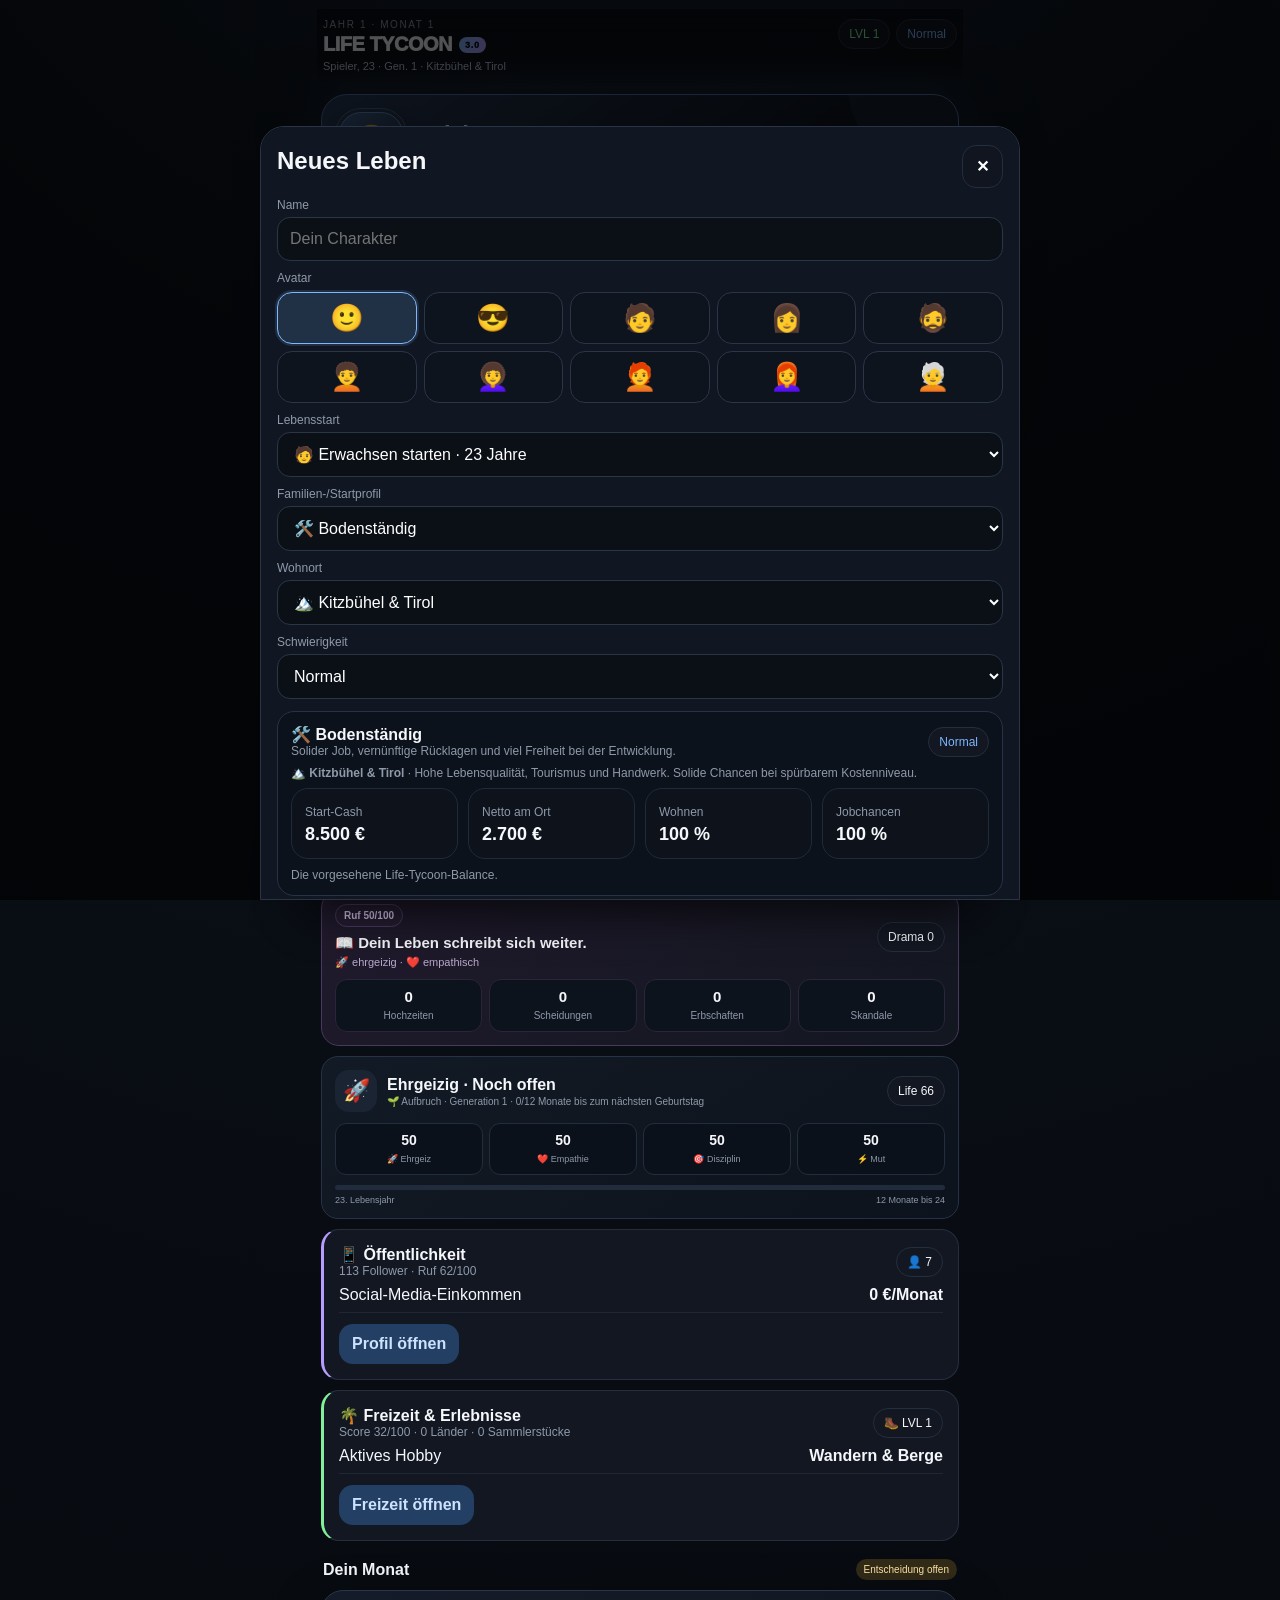
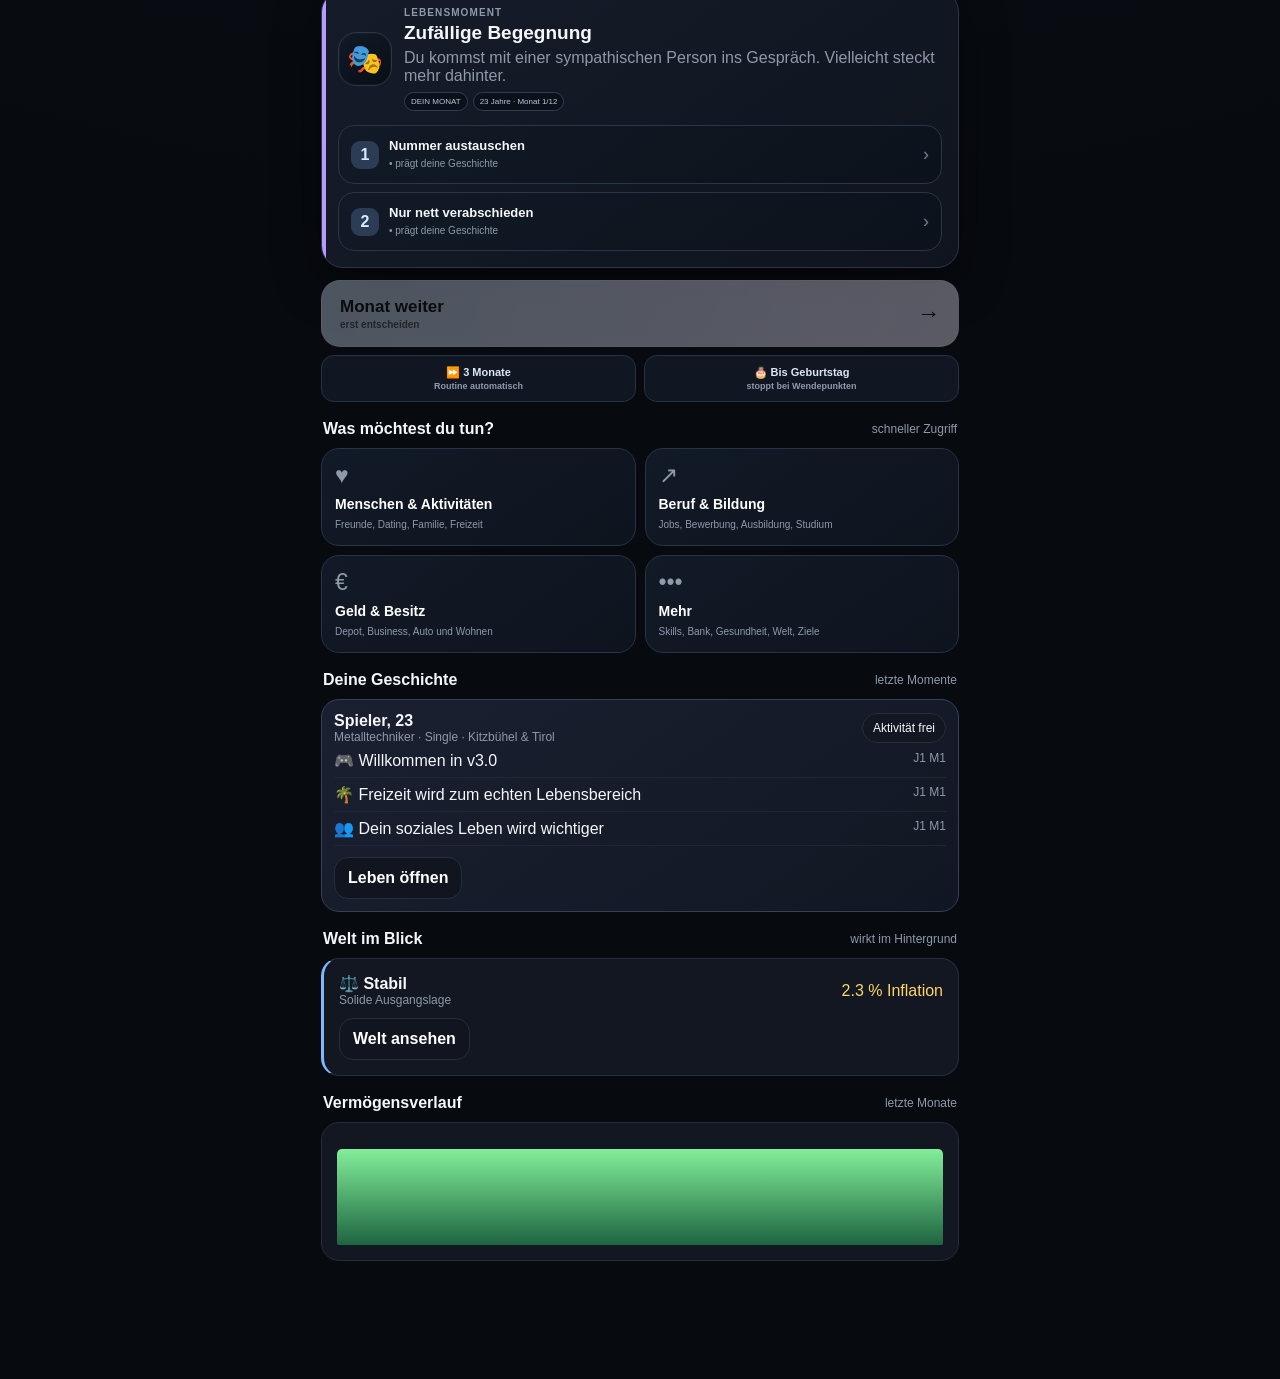
==== commit 2f0fca38: "Add files via upload" ====
--- a/index.html
+++ b/index.html
@@ -1,4 +1,4 @@
-<!doctype html><html lang="de"><head><meta charset="utf-8"><meta name="viewport" content="width=device-width,initial-scale=1,viewport-fit=cover"><meta name="theme-color" content="#090c12"><meta name="apple-mobile-web-app-capable" content="yes"><title>Life Tycoon v2.6</title><style>
+<!doctype html><html lang="de"><head><meta charset="utf-8"><meta name="viewport" content="width=device-width,initial-scale=1,viewport-fit=cover"><meta name="theme-color" content="#090c12"><meta name="apple-mobile-web-app-capable" content="yes"><title>Life Tycoon v3.0</title><style>
 :root{--bg:#090c12;--card:#121722;--card2:#171e2b;--line:#252e3d;--txt:#f5f7fb;--mut:#8e99aa;--green:#82ef9a;--blue:#7cb7ff;--gold:#ffd56a;--red:#ff7d88;--purple:#b69cff}*{box-sizing:border-box}html,body{margin:0;background:radial-gradient(circle at top,#111827 0,#090c12 42%);color:var(--txt);font-family:-apple-system,BlinkMacSystemFont,"SF Pro Text","Segoe UI",sans-serif;min-height:100%}body{padding:env(safe-area-inset-top) 0 env(safe-area-inset-bottom)}button,input,select{font:inherit}.app{max-width:760px;margin:auto;padding:16px 14px 92px}.top{display:flex;justify-content:space-between;align-items:flex-start;gap:10px;margin:5px 2px 18px}.eyebrow{font-size:12px;color:var(--mut);text-transform:uppercase;letter-spacing:.16em}.brand{font-weight:850;font-size:28px;letter-spacing:-.04em;margin-top:3px}.pill{border:1px solid var(--line);background:#121722;padding:7px 10px;border-radius:999px;font-size:12px}.level{color:var(--green)}.hero{background:linear-gradient(145deg,#171f2d,#10151f);border:1px solid #293448;border-radius:24px;padding:19px;box-shadow:0 20px 60px #0006}.heroTop{display:flex;justify-content:space-between;align-items:center}.big{font-size:34px;font-weight:850;letter-spacing:-.045em;margin:7px 0 2px}.mut{color:var(--mut)}.positive{color:var(--green)}.negative{color:var(--red)}.grid{display:grid;grid-template-columns:repeat(2,1fr);gap:10px;margin-top:12px}.metric{background:#0d121b;border:1px solid #202a39;border-radius:17px;padding:13px}.metric b{font-size:18px;display:block;margin-top:4px}.section{margin-top:22px}.title{display:flex;align-items:center;justify-content:space-between;margin:0 2px 10px}.title h2{font-size:17px;margin:0}.small{font-size:12px;color:var(--mut)}.card{background:var(--card);border:1px solid var(--line);border-radius:20px;padding:15px;margin-bottom:10px}.row{display:flex;justify-content:space-between;align-items:center;gap:12px}.row+.row{margin-top:11px}.bar{height:8px;background:#252d3a;border-radius:999px;overflow:hidden;margin-top:8px}.bar i{display:block;height:100%;background:linear-gradient(90deg,var(--blue),var(--purple));border-radius:999px}.btn{border:0;border-radius:14px;background:#232d3d;color:#fff;padding:11px 13px;font-weight:720;cursor:pointer}.btn.primary{background:var(--green);color:#07110a}.btn.blue{background:#233f64;color:#cce2ff}.btn.red{background:#4a2328;color:#ffc7cc}.btn.ghost{background:#10151f;border:1px solid var(--line)}.btn:disabled{opacity:.4}.actions{display:flex;gap:8px;flex-wrap:wrap;margin-top:11px}.nav{position:fixed;z-index:10;left:50%;bottom:max(8px,env(safe-area-inset-bottom));transform:translateX(-50%);width:min(calc(100% - 18px),740px);display:flex;gap:5px;overflow-x:auto;background:#0c1119eF;backdrop-filter:blur(18px);border:1px solid #273142;padding:7px;border-radius:20px;box-shadow:0 12px 45px #000a}.nav button{flex:1 0 68px;border:0;background:transparent;color:#8e99aa;border-radius:13px;padding:9px 5px;font-size:11px}.nav button.active{background:#202938;color:#fff}.nav span{display:block;font-size:18px;margin-bottom:2px}.view{display:none}.view.active{display:block}.event{border-left:3px solid var(--gold)}.event h3{margin:2px 0 6px;font-size:17px}.tag{display:inline-block;font-size:11px;padding:5px 8px;border-radius:999px;background:#212a38;color:#b8c3d3;margin-right:5px}.skillgrid{display:grid;grid-template-columns:1fr 1fr;gap:9px}.skill{background:#0e141e;border:1px solid var(--line);border-radius:16px;padding:12px}.skill.lock{opacity:.52}.skill .num{font-weight:800;color:var(--blue)}.moneyline{display:flex;justify-content:space-between;padding:8px 0;border-bottom:1px solid #202734}.moneyline:last-child{border:0}.modal{position:fixed;z-index:40;inset:0;background:#000a;display:none;align-items:flex-end;justify-content:center}.modal.show{display:flex}.sheet{width:min(100%,760px);max-height:86vh;overflow:auto;background:#111722;border:1px solid #2a3445;border-radius:24px 24px 0 0;padding:18px 16px calc(18px + env(safe-area-inset-bottom))}.sheet h2{margin:0 0 12px}.field{margin:10px 0}.field label{font-size:12px;color:var(--mut);display:block;margin-bottom:5px}.field input,.field select{width:100%;background:#0b1017;color:#fff;border:1px solid #2a3545;border-radius:13px;padding:12px}.toast{position:fixed;z-index:60;top:calc(10px + env(safe-area-inset-top));left:50%;transform:translate(-50%,-20px);opacity:0;pointer-events:none;background:#eef6f0;color:#07100a;padding:10px 14px;border-radius:13px;font-weight:700;transition:.2s}.toast.show{opacity:1;transform:translate(-50%,0)}.chart{display:flex;align-items:end;height:96px;gap:6px;margin-top:11px}.chart i{flex:1;background:linear-gradient(var(--green),#1e6540);border-radius:5px 5px 2px 2px;min-height:5px}.subhead{font-size:13px;color:#cad3df;font-weight:720;margin:12px 0 7px}.danger{color:var(--red)}.gold{color:var(--gold)}.blue{color:var(--blue)}.pathrow{display:grid;grid-template-columns:88px 1fr 34px;gap:9px;align-items:center;margin:9px 0}.chain{border-left:3px solid var(--purple)}.momentum{font-weight:800}.soft{color:#cbd5e1}.milestonegrid{display:grid;grid-template-columns:repeat(2,1fr);gap:8px;margin-top:10px}.badge{background:#0d141d;border:1px solid #273246;border-radius:15px;padding:11px}.badge.done{border-color:#4f6b50;background:#101a16}.badge .ico{font-size:20px;display:block;margin-bottom:5px}.rare{border-left:3px solid var(--purple);box-shadow:inset 0 0 24px #6f52a51a}.legacy{color:var(--gold);font-weight:800}.chapterHero{background:linear-gradient(145deg,#182238,#111722);border:1px solid #31405b;border-radius:22px;padding:16px}.chapterList{display:grid;grid-template-columns:1fr 1fr;gap:9px}.chapterCard{background:#0e141e;border:1px solid var(--line);border-radius:17px;padding:13px}.chapterCard.active{border-color:#6986ba;box-shadow:inset 0 0 22px #527bb61d}.chapterCard.done{border-color:#4d7258;background:#101a16}.stage{display:grid;grid-template-columns:24px 1fr 42px;gap:8px;align-items:center;padding:8px 0;border-bottom:1px solid #202734}.stage:last-child{border:0}.stage .check{width:22px;height:22px;border-radius:50%;display:grid;place-items:center;background:#232d3d;font-size:11px}.stage.done .check{background:#1f5b37;color:#b8ffc9}.chapterProgress{font-size:30px;font-weight:850;letter-spacing:-.04em}.focus{color:var(--blue);font-weight:800}.endgame{border-left:3px solid var(--gold)}
 .topbadges{display:flex;flex-direction:column;align-items:flex-end;gap:6px}.identity{margin-top:4px;color:#b9c5d6;font-size:12px}.originCard{border-left:3px solid var(--blue)}.originGrid{display:grid;grid-template-columns:1fr 1fr;gap:8px;margin-top:10px}.originMini{background:#0d141d;border:1px solid #273246;border-radius:14px;padding:10px}.originMini b{display:block;margin-bottom:3px}.difficulty.easy{color:var(--green)}.difficulty.normal{color:var(--blue)}.difficulty.hard{color:var(--gold)}.difficulty.hardcore{color:var(--red)}.setupPreview{background:#0c121b;border:1px solid #273246;border-radius:17px;padding:13px;margin:12px 0}.setupPreview .grid{margin-top:8px}.warningBox{border:1px solid #5a3b3f;background:#25181b;border-radius:14px;padding:10px;color:#ffc8ce;font-size:12px}
 
@@ -73,6 +73,37 @@
 /* v2.6 – Lebendige NPC-Welt */
 .npcWorld26{background:linear-gradient(145deg,#141d2b,#0d131c);border:1px solid #2c3b50;border-radius:20px;padding:14px}.npcWorldHead26{display:flex;justify-content:space-between;gap:10px;align-items:flex-start}.npcWorldHead26 h3{margin:0 0 4px;font-size:18px}.npcStats26{display:grid;grid-template-columns:repeat(4,1fr);gap:6px;margin-top:11px}.npcStat26{background:#0b1119;border:1px solid #222e3e;border-radius:12px;padding:8px 5px;text-align:center}.npcStat26 b{display:block;font-size:14px}.npcStat26 span{font-size:9px;color:var(--mut)}.npcGroup26{margin-top:13px}.npcGroup26>h3{font-size:12px;color:#dce7f5;margin:0 0 7px}.npcGrid26{display:grid;grid-template-columns:repeat(2,minmax(0,1fr));gap:8px}.npcCard26{background:#0e151f;border:1px solid #263246;border-radius:16px;padding:11px;min-width:0}.npcCard26.away26{border-color:#3b4057}.npcCard26.dead26{opacity:.58;filter:saturate(.45)}.npcTop26{display:grid;grid-template-columns:42px 1fr auto;gap:9px;align-items:center}.npcFace26{width:40px;height:40px;border-radius:13px;display:grid;place-items:center;background:#1c2737;font-size:22px}.npcName26{font-weight:850;white-space:nowrap;overflow:hidden;text-overflow:ellipsis}.npcRole26{font-size:9px;color:var(--mut);margin-top:2px}.npcRel26{font-size:10px;border:1px solid #31405a;border-radius:999px;padding:5px 6px;color:#cbd8e9}.npcFacts26{display:grid;grid-template-columns:1fr 1fr;gap:5px;margin-top:9px}.npcFact26{background:#0a1018;border:1px solid #202b3a;border-radius:10px;padding:6px;min-width:0}.npcFact26 span{display:block;font-size:8px;color:var(--mut)}.npcFact26 b{display:block;font-size:10px;margin-top:2px;white-space:nowrap;overflow:hidden;text-overflow:ellipsis}.npcBars26{display:grid;grid-template-columns:1fr 1fr;gap:6px;margin-top:8px}.npcBar26 span{font-size:8px;color:var(--mut)}.npcBar26 i{display:block;height:5px;border-radius:99px;background:#202b3a;overflow:hidden;margin-top:3px}.npcBar26 i:after{content:'';display:block;width:var(--v);height:100%;border-radius:99px;background:linear-gradient(90deg,#7cb7ff,#82ef9a)}.npcLast26{font-size:9px;color:#9eabbc;margin-top:8px;line-height:1.25;min-height:23px}.npcCard26 .btn{width:100%;padding:7px 8px;font-size:10px;margin-top:8px}.npcNews26{display:grid;gap:7px}.npcNewsItem26{display:grid;grid-template-columns:34px 1fr;gap:8px;padding:9px;background:#0d141e;border:1px solid #243044;border-radius:13px}.npcNewsIcon26{width:32px;height:32px;border-radius:10px;display:grid;place-items:center;background:#1b2636;font-size:18px}.npcNewsItem26.major26{border-color:#5c476f;background:#15131e}.npcNewsItem26 b{display:block;font-size:11px}.npcNewsItem26 p{margin:2px 0 0;font-size:9px;color:var(--mut);line-height:1.3}.npcNewsTime26{font-size:8px;color:var(--gold);margin-top:3px}.npcDetail26{display:grid;grid-template-columns:repeat(2,1fr);gap:7px}.npcDetail26>div{background:#0c121b;border:1px solid #263246;border-radius:12px;padding:9px}.npcDetail26 span{font-size:9px;color:var(--mut)}.npcDetail26 b{display:block;margin-top:3px;font-size:12px}.npcMemory26{padding:7px 0;border-bottom:1px solid #202a39}.npcMemory26:last-child{border:0}.npcPulse26{display:inline-flex;align-items:center;gap:5px;border-radius:999px;padding:5px 8px;font-size:9px;border:1px solid #31405a;background:#111a26}.npcPulse26.good{color:var(--green);border-color:#31573b}.npcPulse26.warn{color:var(--gold);border-color:#62552f}.npcPulse26.bad{color:var(--red);border-color:#63363d}.npcDecision26{border-left:3px solid var(--purple)!important}.npcDistance26{color:#b9a9e4}.npcWorld26 .small strong{color:#dce6f5}
 @media(max-width:430px){.npcGrid26{grid-template-columns:1fr}.npcStats26{grid-template-columns:repeat(2,1fr)}.npcTop26{grid-template-columns:40px 1fr auto}}
+
+
+/* v2.7 – Soziale Welt, Einladungen & Zeitkonflikte */
+.socialHero27{background:linear-gradient(145deg,#1b1d2d,#101720);border:1px solid #3a405a;border-radius:20px;padding:14px}.socialHead27{display:flex;justify-content:space-between;gap:10px;align-items:flex-start}.socialScore27{font-size:28px;font-weight:900;color:var(--purple);line-height:1}.socialStats27{display:grid;grid-template-columns:repeat(4,1fr);gap:6px;margin-top:11px}.socialStat27{background:#0b1119;border:1px solid #292e42;border-radius:12px;padding:8px 5px;text-align:center}.socialStat27 b{display:block;font-size:14px}.socialStat27 span{font-size:9px;color:var(--mut)}.slotRail27{display:flex;gap:6px;margin-top:10px}.slot27{flex:1;height:8px;border-radius:99px;background:#252c3c;border:1px solid #31394d}.slot27.free{background:linear-gradient(90deg,#7cb7ff,#b69cff);border-color:#6078a5}.slot27.extra{background:linear-gradient(90deg,#ffd56a,#ff9c73);border-color:#7c6537}.inviteGrid27{display:grid;grid-template-columns:repeat(2,minmax(0,1fr));gap:8px}.invite27{background:#0e151f;border:1px solid #283448;border-radius:17px;padding:12px;position:relative;overflow:hidden}.invite27:before{content:'';position:absolute;inset:0 auto 0 0;width:3px;background:var(--ic,#7cb7ff)}.invite27.important27{border-color:#5d496f;background:linear-gradient(145deg,#171321,#101720)}.inviteTop27{display:grid;grid-template-columns:38px 1fr auto;gap:8px;align-items:center}.inviteIco27{width:36px;height:36px;border-radius:12px;display:grid;place-items:center;background:#1b2635;font-size:20px}.inviteTitle27{font-weight:850;font-size:12px}.inviteFrom27{font-size:9px;color:var(--mut);margin-top:2px}.inviteCost27{font-size:9px;color:var(--gold);font-weight:800}.inviteText27{font-size:10px;color:#aab5c5;line-height:1.35;margin-top:9px;min-height:28px}.inviteActions27{display:grid;grid-template-columns:1fr 1fr;gap:6px;margin-top:10px}.inviteActions27 .btn{padding:8px 7px;font-size:10px}.invite27.done27{opacity:.68}.calendar27{display:grid;gap:7px}.calendarItem27{display:grid;grid-template-columns:34px 1fr auto;gap:8px;align-items:center;background:#0d141e;border:1px solid #242f41;border-radius:13px;padding:9px}.calendarItem27 b{font-size:11px;display:block}.calendarItem27 span{font-size:9px;color:var(--mut)}.socialMini27{border-left:3px solid var(--purple)!important}.networkPill27{display:inline-flex;align-items:center;gap:5px;padding:5px 8px;border-radius:99px;background:#211a2e;border:1px solid #493b61;color:#decff3;font-size:9px;font-weight:800}.conflict27{border:1px solid #6a5130;background:#241d12;border-radius:13px;padding:9px;color:#ffe0a0;font-size:10px;margin-top:9px}.familyWeb27{display:grid;grid-template-columns:repeat(3,1fr);gap:7px;margin-top:10px}.webNode27{background:#0d141e;border:1px solid #293448;border-radius:13px;padding:8px;text-align:center}.webNode27 b{display:block;font-size:13px}.webNode27 span{font-size:8px;color:var(--mut)}
+@media(max-width:430px){.inviteGrid27{grid-template-columns:1fr}.socialStats27{grid-template-columns:repeat(2,1fr)}.familyWeb27{grid-template-columns:repeat(3,1fr)}}
+
+
+/* v2.8 – Social Media, Bekanntheit & Öffentlichkeit */
+.publicHero28{background:linear-gradient(145deg,#1b1730,#101720);border:1px solid #493d68;border-radius:20px;padding:14px;overflow:hidden;position:relative}.publicHero28:after{content:'';position:absolute;width:160px;height:160px;border-radius:50%;right:-70px;top:-90px;background:#b69cff14;pointer-events:none}.publicHead28{display:flex;justify-content:space-between;gap:10px;align-items:flex-start;position:relative;z-index:1}.follower28{font-size:30px;font-weight:950;letter-spacing:-.04em}.publicLevel28{display:inline-flex;align-items:center;gap:5px;padding:5px 8px;border-radius:99px;background:#221b31;border:1px solid #54426e;color:#e2d4f4;font-size:9px;font-weight:850}.publicStats28{display:grid;grid-template-columns:repeat(4,1fr);gap:6px;margin-top:11px;position:relative;z-index:1}.publicStat28{background:#0b1119;border:1px solid #292e42;border-radius:12px;padding:8px 5px;text-align:center}.publicStat28 b{display:block;font-size:14px}.publicStat28 span{font-size:9px;color:var(--mut)}.publicRail28{height:7px;border-radius:99px;background:#242b3a;overflow:hidden;margin-top:10px}.publicRail28 i{display:block;height:100%;border-radius:99px;background:linear-gradient(90deg,#7cb7ff,#b69cff,#ffd56a)}.postGrid28{display:grid;grid-template-columns:repeat(2,minmax(0,1fr));gap:8px}.postBtn28{border:1px solid #2c354a;background:linear-gradient(145deg,#111925,#0e141e);border-radius:16px;padding:12px;text-align:left;color:#fff;min-height:105px}.postBtn28:disabled{opacity:.42}.postBtn28 .ico28{font-size:25px}.postBtn28 b{display:block;margin:7px 0 3px;font-size:12px}.postBtn28 span{font-size:9px;color:var(--mut);line-height:1.3}.strategyRow28{display:grid;grid-template-columns:repeat(3,1fr);gap:6px}.strategy28{border:1px solid #2a3448;background:#101722;color:#fff;border-radius:12px;padding:9px 5px;font-size:9px}.strategy28.active{border-color:#70578d;background:#1d1729;color:#e6d8fa}.deal28{border-left:3px solid var(--gold);background:linear-gradient(145deg,#1c190f,#111722)}.postList28{display:grid;gap:7px}.post28{display:grid;grid-template-columns:38px 1fr auto;gap:8px;align-items:center;background:#0d141e;border:1px solid #252f41;border-radius:13px;padding:9px}.post28.viral28{border-color:#5a476e;background:#15121f}.postIco28{width:36px;height:36px;border-radius:11px;display:grid;place-items:center;background:#1b2636;font-size:19px}.post28 b{font-size:11px;display:block}.post28 span{font-size:9px;color:var(--mut)}.growth28{font-size:10px;font-weight:850;color:var(--green)}.growth28.down{color:var(--red)}.heat28{color:var(--red)}.rep28{color:var(--green)}.publicMini28{border-left:3px solid #b69cff!important}.verified28{color:#8bc7ff}.lockedPublic28{text-align:center;padding:20px 12px}.lockedPublic28 .lock28{font-size:38px}.creatorSwitch28{border:1px solid #34415a;background:#101722;border-radius:14px;padding:11px}.creatorSwitch28.on{border-color:#496a55;background:#111d16}.creatorSwitch28 b{display:block}.creatorSwitch28 span{font-size:9px;color:var(--mut)}
+@media(max-width:430px){.publicStats28{grid-template-columns:repeat(2,1fr)}.postGrid28{grid-template-columns:1fr 1fr}.strategyRow28{grid-template-columns:1fr 1fr 1fr}}
+
+
+/* v2.9 – Freizeit, Reisen, Hobbys & Sammlungen */
+.leisureHero29{background:linear-gradient(145deg,#172433,#101720);border:1px solid #34506a;border-radius:21px;padding:15px}.leisureScore29{font-size:34px;font-weight:900;letter-spacing:-.05em}.leisureStats29{display:grid;grid-template-columns:repeat(4,1fr);gap:6px;margin-top:11px}.leisureStat29{background:#0b121a;border:1px solid #253246;border-radius:12px;padding:8px 5px;text-align:center}.leisureStat29 b{display:block;font-size:14px}.leisureStat29 span{font-size:9px;color:var(--mut)}.leisureGrid29{display:grid;grid-template-columns:repeat(2,minmax(0,1fr));gap:8px}.leisureCard29{background:#0e151f;border:1px solid #263246;border-radius:17px;padding:12px;display:flex;flex-direction:column;gap:7px;min-width:0}.leisureCard29.active{border-color:#5078a9;background:linear-gradient(145deg,#17263a,#111821)}.leisureCard29.locked{opacity:.48}.leisureCard29 .ico29{font-size:28px}.levelLine29{height:6px;border-radius:99px;background:#222c3b;overflow:hidden}.levelLine29 i{display:block;height:100%;border-radius:99px;background:linear-gradient(90deg,#82ef9a,#7cb7ff)}.passport29{display:flex;gap:6px;flex-wrap:wrap}.stamp29{border:1px dashed #536884;background:#111a26;border-radius:12px;padding:7px 9px;font-size:10px}.collectionGrid29{display:grid;grid-template-columns:repeat(2,minmax(0,1fr));gap:8px}.collect29{background:#0c131c;border:1px solid #28364a;border-radius:15px;padding:10px}.collect29 .value29{font-weight:850;color:var(--gold)}.club29{border-left:3px solid var(--green);background:linear-gradient(145deg,#132019,#101720)}.festival29{border-left:3px solid var(--purple)}.petPlus29{border-left:3px solid var(--gold)}.petMood29{display:grid;grid-template-columns:repeat(3,1fr);gap:6px;margin-top:7px}.petMood29>div{background:#0b121a;border:1px solid #263246;border-radius:10px;padding:7px;text-align:center}.petMood29 b{display:block;font-size:12px}.petMood29 span{font-size:8px;color:var(--mut)}.tripDone29{border-color:#365641}.hobbyTag29{font-size:9px;border-radius:999px;border:1px solid #34435a;padding:4px 7px;color:#bfcde0}.leisureMini29{border-left:3px solid #82ef9a}.shop29{border-left:3px solid #ffd56a}@media(max-width:430px){.leisureStats29{grid-template-columns:repeat(2,1fr)}.leisureGrid29,.collectionGrid29{grid-template-columns:1fr 1fr}.leisureCard29{padding:10px}}
+
+
+
+/* ========================= v3.0 – Mobile Game Polish ========================= */
+:root{--lifeAccent:#7cb7ff;--lifeAccent2:#b69cff;--lifeGlow:#7cb7ff22}
+body{background:radial-gradient(circle at 50% -18%,var(--lifeGlow) 0,#0b1018 27%,#070a0f 67%);-webkit-tap-highlight-color:transparent}
+.app{max-width:660px;padding:9px 11px 108px}.top{border-bottom:1px solid #ffffff0a}.brand{display:flex;align-items:center;gap:7px;font-weight:950}.brand:after{content:'3.0';font-size:9px;letter-spacing:.08em;background:linear-gradient(120deg,var(--lifeAccent),var(--lifeAccent2));color:#071018;padding:3px 6px;border-radius:999px}
+.lifeHomeHero{background:linear-gradient(145deg,color-mix(in srgb,var(--lifeAccent) 19%,#172033),#0d131d 58%,#0a0f16);border-color:color-mix(in srgb,var(--lifeAccent) 40%,#31435e);box-shadow:0 25px 75px #0009,0 0 55px var(--lifeGlow)}
+.avatarHero{position:relative;width:64px;height:64px;border-radius:22px;background:linear-gradient(145deg,color-mix(in srgb,var(--lifeAccent) 28%,#263b5d),#172131);font-size:36px;border-color:color-mix(in srgb,var(--lifeAccent) 55%,#38506f);box-shadow:0 10px 28px #0007,0 0 0 3px #ffffff07;transition:.2s}.avatarHero:after{content:'';position:absolute;inset:-5px;border-radius:26px;border:1px solid color-mix(in srgb,var(--lifeAccent) 35%,transparent);pointer-events:none}.personHero{grid-template-columns:64px 1fr auto}.personHero h1{font-size:24px}.lifeStat{position:relative;overflow:hidden;background:#091019b8}.statBar30{height:3px;background:#273244;border-radius:99px;overflow:hidden;margin-top:6px}.statBar30 i{display:block;height:100%;border-radius:99px;background:linear-gradient(90deg,var(--lifeAccent),var(--lifeAccent2));transition:width .25s}.financeMini{background:#090f17;border-color:#202c3d}.financeMini b{font-size:13px}
+.yearHub30{margin-top:11px;background:linear-gradient(145deg,#151e2b,#0b1119);border:1px solid #2b394c;border-radius:21px;padding:14px;box-shadow:0 12px 35px #0005}.yearHead30{display:grid;grid-template-columns:1fr auto;gap:10px;align-items:start}.yearKicker30{font-size:9px;text-transform:uppercase;letter-spacing:.14em;color:var(--lifeAccent);font-weight:900}.yearTitle30{font-size:19px;font-weight:950;letter-spacing:-.025em;margin-top:3px}.yearTheme30{font-size:10px;color:var(--mut);margin-top:2px}.yearAge30{background:#0a1018;border:1px solid #2b394c;border-radius:14px;padding:8px 10px;text-align:center;min-width:62px}.yearAge30 b{display:block;font-size:19px;color:var(--gold)}.yearAge30 span{font-size:8px;color:var(--mut);text-transform:uppercase;letter-spacing:.08em}.monthRail30{display:grid;grid-template-columns:repeat(12,1fr);gap:4px;margin-top:12px}.monthRail30 i{height:6px;border-radius:99px;background:#222c3b}.monthRail30 i.done{background:color-mix(in srgb,var(--lifeAccent) 70%,#3b4d68)}.monthRail30 i.active{background:linear-gradient(90deg,var(--lifeAccent),var(--lifeAccent2));box-shadow:0 0 12px var(--lifeGlow)}.yearStats30{display:grid;grid-template-columns:repeat(4,1fr);gap:6px;margin-top:11px}.yearStat30{background:#090f17;border:1px solid #202b3b;border-radius:12px;padding:8px 5px;text-align:center;min-width:0}.yearStat30 b{display:block;font-size:12px;white-space:nowrap;overflow:hidden;text-overflow:ellipsis}.yearStat30 span{font-size:8px;color:var(--mut)}.yearMoment30{margin-top:9px;padding:9px 10px;background:#0a111a;border-left:3px solid var(--lifeAccent);border-radius:11px;font-size:10px;color:#c8d4e5}.yearActions30{display:flex;gap:6px;margin-top:9px}.yearActions30 .btn{padding:8px 10px;font-size:10px;flex:1}.recapDot30{display:inline-block;width:7px;height:7px;border-radius:50%;background:var(--gold);box-shadow:0 0 8px #ffd56a88;margin-right:5px}
+.event23{border-radius:22px!important;box-shadow:0 16px 48px #0007;transition:.2s}.eventTop23{align-items:center}.eventIcon23{width:54px;height:54px;border-radius:18px;font-size:29px;background:linear-gradient(145deg,#111a26,#090e15);box-shadow:inset 0 0 0 1px #ffffff07}.eventMetaLine30{display:flex;gap:5px;flex-wrap:wrap;margin-top:7px}.eventTag30{font-size:8px;border:1px solid #303d52;border-radius:999px;padding:4px 6px;color:#b8c6da;background:#0a111a}.eventTag30.major{color:#ffe2a0;border-color:#5a4b2d;background:#211b0e}.choice23{border-radius:16px;padding:12px;background:linear-gradient(145deg,#111a26,#0c121b);transition:transform .08s,border-color .15s}.choice23:hover{border-color:color-mix(in srgb,var(--lifeAccent) 45%,#2a3547)}.choiceNum23{background:color-mix(in srgb,var(--lifeAccent) 16%,#1b2534);color:#dceaff}.impactRow30{display:flex;gap:4px;flex-wrap:wrap;margin-top:5px}.impact30{font-size:8px;border-radius:999px;padding:3px 5px;background:#1b2431;color:#aab9cc}.resolvedCard30{background:#0c1712;border:1px solid #284c34;border-radius:14px;padding:10px;margin-top:12px}.advanceBtn{background:linear-gradient(105deg,var(--lifeAccent),color-mix(in srgb,var(--lifeAccent2) 75%,#fff));box-shadow:0 15px 38px var(--lifeGlow);border:1px solid #ffffff26}.advanceBtn:not(:disabled):active{transform:scale(.992)}
+.avatarPicker30{display:grid;grid-template-columns:repeat(5,1fr);gap:7px;margin-top:7px}.avatarPick30{border:1px solid #2a3648;background:#0d141e;color:white;border-radius:15px;min-height:52px;font-size:27px}.avatarPick30.active{border-color:var(--lifeAccent);background:color-mix(in srgb,var(--lifeAccent) 16%,#101722);box-shadow:0 0 0 2px var(--lifeGlow)}
+.recapHero30{background:linear-gradient(145deg,#192437,#0c121b);border:1px solid #33465f;border-radius:20px;padding:14px}.recapHero30 h2{font-size:24px;margin:4px 0}.recapGrid30{display:grid;grid-template-columns:repeat(2,1fr);gap:8px;margin-top:10px}.recapBox30{background:#090f17;border:1px solid #253143;border-radius:13px;padding:9px}.recapBox30 b{display:block;font-size:16px}.recapBox30 span{font-size:9px;color:var(--mut)}.recapMoments30{display:grid;gap:6px;margin-top:10px}.recapMoment30{padding:8px 9px;background:#0b121b;border:1px solid #263246;border-radius:11px;font-size:10px}
+.nav{box-shadow:0 18px 48px #000c;border-color:#2c3b4e}.nav button{transition:.15s}.nav button.active{background:linear-gradient(145deg,color-mix(in srgb,var(--lifeAccent) 18%,#253246),#172131);box-shadow:inset 0 0 0 1px color-mix(in srgb,var(--lifeAccent) 28%,#344258);color:#fff}.nav button.active span{filter:drop-shadow(0 0 7px var(--lifeAccent))}
+@media(max-width:390px){.yearStats30{grid-template-columns:repeat(2,1fr)}.avatarPicker30{grid-template-columns:repeat(4,1fr)}.personHero{grid-template-columns:56px 1fr auto}.avatarHero{width:56px;height:56px;border-radius:19px;font-size:32px}.yearHub30{padding:12px}.event23{padding:13px!important}}
+@media(prefers-reduced-motion:reduce){*{scroll-behavior:auto!important;transition:none!important;animation:none!important}}
+
 </style></head><body><div class="toast" id="toast"></div><main class="app"><header class="top"><div><div class="eyebrow" id="period">Jahr 1 · Monat 1</div><div class="brand">LIFE TYCOON</div><div class="identity" id="identity">Dein Leben</div></div><div class="topbadges"><div class="pill level" id="lvl">LVL 1</div><div class="pill difficulty normal" id="difficultyPill">Normal</div></div></header>
 <section id="overview" class="view active">
 <div class="lifeHomeHero">
@@ -967,6 +998,223 @@
 const _configureYouthV26=configureYouthStart24;configureYouthStart24=function(mode){_configureYouthV26(mode);s.npc26=npc26Defaults();initV26();s.version=26};
 const _continueChildV26=continueAsChildV21;continueAsChildV21=function(id){_continueChildV26(id);s.npc26=npc26Defaults();initV26();save();render()};
 const _moveToV26=moveTo;moveTo=function(id){let before=s.location?.id;_moveToV26(id);if(s.location?.id!==before){initV26();let p=npcById26('partner:main');if(p&&p.alive)p.location=s.location.id;for(let n of s.npc26.people)if(n.sourceType==='child'&&npcAge26(n)<18)n.location=s.location.id;save();render()}};
-initV26();window.LT_VERSION='2.6';render();
+
+initV26();
+
+/* ===================== Life Tycoon v2.7 – Soziale Welt & gemeinsame Ereignisse ===================== */
+function social27Defaults(){return{invitations:[],history:[],slotsUsed:0,extraUsed:false,lastGenerated:-99,stats:{invites:0,attended:0,declined:0,missed:0,birthdays:0,weddings:0,funerals:0,gatherings:0,trips:0}}}
+function socialHash27(x){let h=0;for(let c of String(x||''))h=((h<<5)-h+c.charCodeAt(0))|0;return Math.abs(h)}
+function socialMonthKey27(){return absMonth()}
+function socialMaxSlots27(){return 2+(s.social27?.extraUsed?1:0)}
+function socialRemaining27(){return Math.max(0,socialMaxSlots27()-(s.social27?.slotsUsed||0))}
+function socialNetworkScore27(){let p=(s.npc26?.people||[]).filter(n=>n.alive),avg=p.length?p.reduce((a,n)=>a+(n.relation||0),0)/p.length:50,rate=(s.social27?.stats?.attended||0)/Math.max(1,(s.social27?.stats?.invites||0));return Math.round(clamp(avg*.72+rate*28))}
+function ensureSocialBirthdays27(){for(let n of s.npc26?.people||[]){if(typeof n.birthdayMonth!=='number')n.birthdayMonth=1+(socialHash27(n.id)%12)}}
+function socialInviteById27(id){return s.social27.invitations.find(x=>x.id===id)}
+function addSocialHistory27(inv,status,text){s.social27.history.unshift({id:inv.id,type:inv.type,ico:inv.ico,title:inv.title,from:inv.from,status,text,at:`J${s.year} M${s.month}`,month:absMonth()});if(s.social27.history.length>30)s.social27.history.length=30}
+function createSocialInvite27(type,n,opt={}){let month=absMonth(),key=opt.key||`${type}:${n?.id||'group'}:${month}`;if(s.social27.invitations.some(x=>x.key===key))return false;let cfg={
+ birthday:{ico:'🎂',title:'Geburtstag',text:`${n?.name||'Jemand'} lädt dich zum Geburtstag ein.`,slots:1,cost:60,important:false,color:'#ffd56a'},
+ wedding:{ico:'💍',title:'Hochzeitseinladung',text:`${n?.name||'Jemand'} möchte diesen großen Tag mit dir feiern.`,slots:2,cost:180,important:true,color:'#d8a6ff'},
+ funeral:{ico:'🕯️',title:'Beerdigung',text:`Familie und Freunde nehmen Abschied von ${n?.name||'einem Menschen'}.`,slots:1,cost:40,important:true,color:'#a8b0bf'},
+ family:{ico:'🍲',title:'Familienfest',text:'Ein Teil deiner Familie möchte endlich wieder alle an einen Tisch bringen.',slots:1,cost:70,important:false,color:'#ff9fb0'},
+ friends:{ico:'🎉',title:'Abend mit Freunden',text:'Dein Freundeskreis plant einen gemeinsamen Abend. Wer kommt, bleibt verbunden.',slots:1,cost:55,important:false,color:'#7cb7ff'},
+ trip:{ico:'🧳',title:'Gemeinsamer Kurztrip',text:'Ein paar Menschen aus deinem Umfeld planen ein gemeinsames Wochenende.',slots:2,cost:420,important:false,color:'#82ef9a'}
+ }[type];if(!cfg)return false;let inv={id:'si'+Math.random().toString(36).slice(2,9),key,type,npcId:n?.id||'',from:n?.name||opt.from||'Dein Umfeld',month,status:'open',...cfg,...opt};s.social27.invitations.unshift(inv);s.social27.stats.invites++;let statKey={birthday:'birthdays',wedding:'weddings',funeral:'funerals',family:'gatherings',friends:'gatherings',trip:'trips'}[type];if(statKey)s.social27.stats[statKey]++;return true}
+function currentSocialInvites27(){return s.social27.invitations.filter(x=>x.month===absMonth()&&x.status==='open')}
+function expireSocialInvites27(){for(let inv of s.social27.invitations){if(inv.status!=='open'||inv.month>=absMonth())continue;inv.status='missed';s.social27.stats.missed++;let n=npcById26(inv.npcId),pen=inv.important?7:3;if(n&&n.alive)npcRelation26(n,-pen);if(inv.type==='funeral'){s.quality=clamp(s.quality-2);trait('empathy',-1)}if(inv.type==='wedding'){s.quality=clamp(s.quality-1)}addSocialHistory27(inv,'missed',inv.important?'Du warst bei einem wichtigen Moment nicht dabei.':'Die Einladung ist verstrichen.')}}
+function generateSocialInvites27(){initV26();ensureSocialBirthdays27();let month=absMonth();if(s.social27.lastGenerated===month)return;s.social27.lastGenerated=month;let alive=s.npc26.people.filter(n=>n.alive),close=alive.filter(n=>n.relation>=45),family=close.filter(n=>['parent','sibling','child'].includes(n.sourceType)),friends=close.filter(n=>['friend','partner','crush'].includes(n.sourceType));
+ let birthdays=close.filter(n=>n.birthdayMonth===s.month).sort((a,b)=>b.relation-a.relation).slice(0,2);birthdays.forEach(n=>createSocialInvite27('birthday',n));
+ let monthNews=(s.npc26.news||[]).filter(x=>x.month===month);for(let nw of monthNews){let n=npcById26(nw.npcId);if(nw.title==='Hochzeit'&&n&&n.relation>=40)createSocialInvite27('wedding',n,{key:`wedding:${nw.id}`});if(nw.title==='Abschied'&&n&&n.relation>=45)createSocialInvite27('funeral',n,{key:`funeral:${nw.id}`})}
+ if(family.length&&Math.random()<.22)createSocialInvite27('family',rnd26(family),{key:`family:${month}`});
+ if(friends.length&&Math.random()<.24)createSocialInvite27('friends',rnd26(friends),{key:`friends:${month}`});
+ if(s.age>=18&&friends.length>=1&&s.vacation>=2&&Math.random()<.10)createSocialInvite27('trip',rnd26(friends),{key:`trip:${month}`,cost:Math.round(360+Math.random()*240)});
+ if(socialNetworkScore27()>=76&&Math.random()<.10&&(s.side||s.business||s.employment?.status==='full')){let bonus=100+Math.round(Math.random()*180);s.cash+=bonus;s.legacy+=.15;addStory('🤝','Dein Netzwerk zahlt sich aus',`Eine Empfehlung aus deinem Umfeld bringt dir ${euro(bonus)} und neue Kontakte.`)}
+}
+function socialMonthTick27(){initV27(false);expireSocialInvites27();s.social27.slotsUsed=0;s.social27.extraUsed=false;generateSocialInvites27();save()}
+function socialDeclinePenalty27(inv){let n=npcById26(inv.npcId);let p={birthday:3,wedding:8,funeral:5,family:4,friends:2,trip:2}[inv.type]||2;if(n&&n.alive)npcRelation26(n,-p);if(inv.type==='wedding')s.quality=clamp(s.quality-2);if(inv.type==='family')trait('empathy',-1)}
+function attendSocial27(id){initV27();let inv=socialInviteById27(id);if(!inv||inv.status!=='open'||inv.month!==absMonth())return toast('Einladung nicht mehr aktuell');if(socialRemaining27()<inv.slots)return toast(`Du brauchst ${inv.slots} freie Zeitfenster`);if(s.cash<inv.cost)return toast(`Du brauchst ${euro(inv.cost)}`);if(inv.type==='trip'&&s.age>=18&&s.vacation<2)return toast('2 Urlaubstage nötig');s.social27.slotsUsed+=inv.slots;s.cash-=inv.cost;if(inv.type==='trip'&&s.age>=18)s.vacation=Math.max(0,s.vacation-2);let n=npcById26(inv.npcId);if(n&&n.alive)npcRelation26(n,inv.type==='wedding'?13:inv.type==='birthday'?8:inv.type==='trip'?9:6);if(inv.type==='funeral'){for(let p of s.npc26.people.filter(x=>x.alive&&['parent','sibling'].includes(x.sourceType)))npcRelation26(p,4);s.stress=clamp(s.stress+4);s.quality=clamp(s.quality+2);trait('empathy',3)}else if(inv.type==='wedding'){s.quality=clamp(s.quality+7);s.stress=clamp(s.stress-3);trait('empathy',2)}else if(inv.type==='birthday'){s.quality=clamp(s.quality+4);trait('empathy',1)}else if(inv.type==='family'){for(let p of s.npc26.people.filter(x=>x.alive&&['parent','sibling','child'].includes(x.sourceType)))npcRelation26(p,3);s.quality=clamp(s.quality+6);s.stress=clamp(s.stress-4);trait('empathy',2)}else if(inv.type==='friends'){for(let p of s.npc26.people.filter(x=>x.alive&&x.sourceType==='friend'))npcRelation26(p,2);s.quality=clamp(s.quality+5);s.stress=clamp(s.stress-5);trait('courage',1)}else if(inv.type==='trip'){s.quality=clamp(s.quality+10);s.stress=clamp(s.stress-11);s.energy=clamp(s.energy+6);trait('courage',2)}inv.status='attended';s.social27.stats.attended++;addSocialHistory27(inv,'attended',`Du warst dabei · ${inv.slots} Zeitfenster · ${euro(inv.cost)}`);addStory(inv.ico,inv.title,`${inv.from}: Du warst dabei.`);s.xp+=inv.important?28:14;save();render();toast('Du warst dabei')}
+function declineSocial27(id){initV27();let inv=socialInviteById27(id);if(!inv||inv.status!=='open'||inv.month!==absMonth())return;socialDeclinePenalty27(inv);inv.status='declined';s.social27.stats.declined++;addSocialHistory27(inv,'declined','Du hast abgesagt.');addStory('↩️',inv.title,`${inv.from}: Du hast abgesagt.`);save();render();toast(inv.important?'Wichtige Einladung abgesagt':'Einladung abgesagt')}
+function freeSocialSlot27(){initV27();if(s.social27.extraUsed)return toast('Du hast diesen Monat schon Zeit freigeschaufelt');s.social27.extraUsed=true;s.stress=clamp(s.stress+8);s.energy=clamp(s.energy-5);s.performance=clamp(s.performance-2);trait('discipline',1);addStory('⏱️','Zeit freigeschaufelt','Du machst Platz für einen weiteren sozialen Termin – auf Kosten deiner Belastung.');save();render();toast('+1 Zeitfenster · Stress steigt')}
+function socialGroupStrength27(types){let p=(s.npc26?.people||[]).filter(n=>n.alive&&types.includes(n.sourceType));return p.length?Math.round(p.reduce((a,n)=>a+n.relation,0)/p.length):0}
+function renderSocialInvite27(inv){let open=inv.status==='open',can=socialRemaining27()>=inv.slots&&s.cash>=inv.cost&&(inv.type!=='trip'||s.age<18||s.vacation>=2);return `<div class="invite27 ${inv.important?'important27':''} ${open?'':'done27'}" style="--ic:${inv.color}"><div class="inviteTop27"><div class="inviteIco27">${inv.ico}</div><div><div class="inviteTitle27">${inv.title}</div><div class="inviteFrom27">${inv.from}</div></div><div class="inviteCost27">${inv.slots} ⏱ · ${euro(inv.cost)}</div></div><div class="inviteText27">${inv.text}</div>${open?`<div class="inviteActions27"><button class="btn ${can?'primary':'ghost'}" ${can?'':'disabled'} onclick="attendSocial27('${inv.id}')">Teilnehmen</button><button class="btn ghost" onclick="declineSocial27('${inv.id}')">Absagen</button></div>`:`<div class="small" style="margin-top:9px">${inv.status==='attended'?'✓ teilgenommen':inv.status==='declined'?'abgesagt':'verpasst'}</div>`}</div>`}
+function initV27DOM(){let life=document.getElementById('life');if(!life)return;if(!document.getElementById('socialWorld27')){let npc=document.getElementById('npcWorld26');let anchor=npc||life.querySelector(':scope > .title');anchor?.insertAdjacentHTML(npc?'beforebegin':'afterend',`<div class="section" id="socialWorld27"><div class="title"><h2>Einladungen & soziale Zeit</h2><span class="pill">v2.7</span></div><div id="socialBody27"></div><div class="section"><div class="title"><h2>Sozialer Kalender</h2><span class="small">deine letzten Entscheidungen</span></div><div class="calendar27" id="socialHistory27"></div></div></div>`)}if(!document.getElementById('socialMini27')){let phase=document.getElementById('lifePhaseStrip');phase?.insertAdjacentHTML('afterend','<div class="card socialMini27" id="socialMini27" style="margin-top:10px"></div>')}}
+function renderSocial27(){initV27DOM();let body=document.getElementById('socialBody27'),hist=document.getElementById('socialHistory27'),mini=document.getElementById('socialMini27');if(!body||!hist)return;let cur=s.social27.invitations.filter(x=>x.month===absMonth()),open=cur.filter(x=>x.status==='open'),score=socialNetworkScore27(),max=socialMaxSlots27(),used=s.social27.slotsUsed,rem=socialRemaining27(),fam=socialGroupStrength27(['parent','sibling','child']),fri=socialGroupStrength27(['friend']),love=socialGroupStrength27(['partner','crush']);body.innerHTML=`<div class="socialHero27"><div class="socialHead27"><div><div class="small">Dein soziales Netzwerk</div><div class="socialScore27">${score}/100</div><div class="small">Beziehungen werden stärker, wenn du bei wichtigen Momenten wirklich da bist.</div></div><span class="networkPill27">${open.length} offen</span></div><div class="socialStats27"><div class="socialStat27"><b>${rem}/${max}</b><span>Zeitfenster frei</span></div><div class="socialStat27"><b>${s.social27.stats.attended}</b><span>Teilnahmen</span></div><div class="socialStat27"><b>${s.social27.stats.missed}</b><span>verpasst</span></div><div class="socialStat27"><b>${s.social27.stats.weddings}</b><span>Hochzeiten</span></div></div><div class="slotRail27">${Array.from({length:max},(_,i)=>`<i class="slot27 ${i>=used?'free':''} ${i===2&&s.social27.extraUsed?'extra':''}"></i>`).join('')}</div><div class="familyWeb27"><div class="webNode27"><b>${fam}%</b><span>Familie</span></div><div class="webNode27"><b>${fri}%</b><span>Freunde</span></div><div class="webNode27"><b>${love}%</b><span>Liebe</span></div></div>${open.length&&rem===0?'<div class="conflict27">⚠️ Dein Kalender ist voll. Absagen oder einmalig Zeit freischaufeln – dann steigen Stress und Belastung.</div>':''}<div class="actions"><button class="btn ghost" ${s.social27.extraUsed?'disabled':''} onclick="freeSocialSlot27()">⏱️ Zeit freischaufeln</button></div></div><div class="section"><div class="title"><h2>Aktuelle Einladungen</h2><span class="small">wichtige Termine müssen beantwortet werden</span></div>${cur.length?`<div class="inviteGrid27">${cur.map(renderSocialInvite27).join('')}</div>`:'<div class="card small">Diesen Monat ist dein sozialer Kalender ruhig.</div>'}</div>`;hist.innerHTML=s.social27.history.length?s.social27.history.slice(0,10).map(x=>`<div class="calendarItem27"><div class="inviteIco27">${x.ico}</div><div><b>${x.title} · ${x.from}</b><span>${x.text}</span></div><span>${x.at}</span></div>`).join(''):'<div class="card small">Noch keine gemeinsamen Termine.</div>';if(mini){mini.innerHTML=`<div class="row"><div><b>👥 Soziales Leben</b><div class="small">Netzwerk ${score}/100 · ${open.length} Einladung${open.length===1?'':'en'} offen</div></div><span class="pill">${rem}/${max} ⏱</span></div>${open.length?`<div class="small" style="margin-top:8px">${open.slice(0,2).map(x=>`${x.ico} ${x.title}`).join(' · ')}</div><div class="actions"><button class="btn blue" onclick="goView('life')">Kalender öffnen</button></div>`:'<div class="small" style="margin-top:8px">Gerade ist alles ruhig.</div>'}`}}
+function initV27(generate=true){initV26();let old=s.version||0;if(!s.social27)s.social27=social27Defaults();let d=social27Defaults();for(let k of ['invitations','history'])if(!Array.isArray(s.social27[k]))s.social27[k]=[];if(!s.social27.stats)s.social27.stats=d.stats;for(let k of Object.keys(d.stats))if(typeof s.social27.stats[k]!=='number')s.social27.stats[k]=0;if(typeof s.social27.slotsUsed!=='number')s.social27.slotsUsed=0;if(typeof s.social27.extraUsed!=='boolean')s.social27.extraUsed=false;if(typeof s.social27.lastGenerated!=='number')s.social27.lastGenerated=-99;ensureSocialBirthdays27();s.version=Math.max(s.version||0,27);if(old<27)addStory('👥','Dein soziales Leben wird wichtiger','Geburtstage, Hochzeiten, Familienfeste und gemeinsame Reisen konkurrieren jetzt um deine Zeit.');if(generate)generateSocialInvites27()}
+const _nextMonthV27=nextMonth;nextMonth=function(){initV27();let important=currentSocialInvites27().find(x=>x.important);if(important)return toast(`Wichtige Einladung offen: ${important.title}`);let before=absMonth();_nextMonthV27();if(absMonth()!==before&&!s.lifeCycle?.dead){socialMonthTick27();save();render()}};
+const _renderV27=render;render=function(){_renderV27();initV27();renderSocial27();save()};
+const _startNewLifeV27=startNewLife;startNewLife=function(){_startNewLifeV27();s.social27=social27Defaults();initV27();save();render()};
+const _configureYouthV27=configureYouthStart24;configureYouthStart24=function(mode){_configureYouthV27(mode);s.social27=social27Defaults();initV27();s.version=27;save()};
+const _continueChildV27=continueAsChildV21;continueAsChildV21=function(id){_continueChildV27(id);s.social27=social27Defaults();initV27();save();render()};
+
+
+/* ========================= v2.8 Social Media & Öffentlichkeit ========================= */
+function social28Defaults(){let unlocked=s.age>=13;return{followers:unlocked?Math.max(60,Math.round(70+socialAverage()*.7)):0,reputation:62,heat:0,fame:0,postUsed:false,strategy:'authentic',creatorMode:false,unlocked,verified:false,lastGrowth:0,lastIncome:0,posts:[],history:[],deal:null,stats:{posts:0,viral:0,shitstorms:0,deals:0}}}
+const PUBLIC_LEVELS28=[
+ {min:1000000,name:'Star',ico:'🌟'},{min:250000,name:'Prominent',ico:'✨'},{min:50000,name:'Bekannt',ico:'📣'},{min:10000,name:'Creator',ico:'🎬'},{min:1000,name:'Lokal bekannt',ico:'📍'},{min:0,name:'Privat',ico:'👤'}
+];
+const POST_TYPES28={
+ life:{ico:'📷',name:'Alltag teilen',hint:'Sicher, persönlich, baut langsam Community auf.',base:1.0,viral:.02,rep:2,heat:0,cost:0},
+ expert:{ico:'🧠',name:'Wissen & Beruf',hint:'Stärkt deinen Ruf und kann Karriere/Business helfen.',base:.78,viral:.015,rep:4,heat:0,cost:0},
+ humor:{ico:'😂',name:'Humor & Trend',hint:'Mehr Reichweitenchance, aber unberechenbarer.',base:1.15,viral:.075,rep:0,heat:3,cost:0},
+ lifestyle:{ico:'✨',name:'Lifestyle-Post',hint:'Zeigt Status und Besitz. Kostet etwas und polarisiert.',base:1.28,viral:.06,rep:-1,heat:6,cost:80},
+ bold:{ico:'🔥',name:'Provokanter Trend',hint:'Höchstes Viral-Potenzial – und höchstes Shitstorm-Risiko.',base:1.45,viral:.14,rep:-4,heat:14,cost:0}
+};
+function publicLevel28(){let f=s.social28?.followers||0;return PUBLIC_LEVELS28.find(x=>f>=x.min)||PUBLIC_LEVELS28.at(-1)}
+function recalcPublic28(){if(!s.social28)return;let x=s.social28,f=Math.max(0,x.followers||0);x.fame=Math.round(clamp(Math.log10(f+1)*18-30+(x.stats?.viral||0)*2+(x.verified?5:0),0,100));x.reputation=clamp(x.reputation,0,100);x.heat=clamp(x.heat,0,100);x.verified=f>=100000||x.fame>=72}
+function socialIncome28(){let x=s.social28;if(!x||!x.unlocked||s.age<16||x.followers<2500)return 0;let base=Math.pow(Math.max(1,x.followers)/1000,.68)*38*(.65+x.reputation/170);let mode=x.creatorMode?1:.38;return Math.round(Math.min(4200,base*mode))}
+function socialReachBonus28(){let x=s.social28;if(!x||x.followers<1000)return 0;return clamp((x.reputation-50)/500,-.08,.1)+clamp(x.fame/1000,0,.06)}
+function socialBizBonus28(){let x=s.social28;if(!x||x.followers<1000)return 0;return clamp((x.reputation-45)/450,-.08,.12)+clamp(x.fame/700,0,.12)}
+function publicFmt28(n){n=Math.round(n||0);if(n>=1000000)return (n/1000000).toFixed(n>=10000000?0:1).replace('.',',')+' Mio.';if(n>=1000)return (n/1000).toFixed(n>=100000?0:1).replace('.',',')+' Tsd.';return String(n)}
+function publicHistory28(ico,title,text){let x=s.social28;x.history.unshift({ico,title,text,at:`J${s.year} M${s.month}`});if(x.history.length>20)x.history.length=20}
+function setSocialStrategy28(k){initV28();if(!['authentic','growth','careful'].includes(k))return;s.social28.strategy=k;save();render();toast(k==='growth'?'Strategie: Wachstum':k==='careful'?'Strategie: Vorsichtig':'Strategie: Authentisch')}
+function socialStrategy28(){return{authentic:{name:'Authentisch',growth:1,viral:0,rep:1,heat:-1},growth:{name:'Wachstum',growth:1.28,viral:.045,rep:-1,heat:3},careful:{name:'Vorsichtig',growth:.72,viral:-.02,rep:2,heat:-3}}[s.social28?.strategy]||{name:'Authentisch',growth:1,viral:0,rep:1,heat:-1}}
+function postSocial28(type){initV28();let x=s.social28,t=POST_TYPES28[type];if(!x.unlocked||s.age<13)return toast('Social Media wird ab 13 freigeschaltet');if(x.postUsed)return toast('Du hast diesen Monat schon gepostet');if(!t)return;if(s.cash<t.cost)return toast(`Du brauchst ${euro(t.cost)}`);s.cash-=t.cost;let st=socialStrategy28(),network=socialNetworkScore27(),traits=s.traits||{},audience=Math.max(1,x.followers),quality=(.72+(traits.courage||50)/240+(traits.empathy||50)/500+network/500);let raw=(18+Math.sqrt(audience+120)*2.4)*t.base*st.growth*quality;let viralChance=clamp(.02+t.viral+st.viral+x.fame/700+(traits.courage||50)/1200+(network<30?.01:0),0,.42);let viral=Math.random()<viralChance;let controversy=Math.random()<clamp((t.heat+st.heat+x.heat*.08)/100,0,.32);let growth=Math.max(4,Math.round(raw*(viral?(5+Math.random()*8):(.75+Math.random()*.8))));if(controversy&&!viral&&Math.random()<.45)growth=-Math.min(Math.round(audience*.08),Math.max(12,Math.round(growth*.55)));x.followers=Math.max(0,x.followers+growth);x.reputation=clamp(x.reputation+t.rep+st.rep+(viral?1:0)-(controversy?5:0));x.heat=clamp(x.heat+t.heat+st.heat+(viral?6:0)+(controversy?12:0));x.postUsed=true;x.lastGrowth=growth;x.stats.posts++;if(viral)x.stats.viral++;let rec={ico:t.ico,title:t.name,growth,viral,controversy,at:`J${s.year} M${s.month}`};x.posts.unshift(rec);if(x.posts.length>16)x.posts.length=16;if(type==='expert'){s.performance=clamp(s.performance+2);trait('discipline',1)}if(type==='bold')trait('courage',2);if(type==='life')trait('empathy',1);if(type==='lifestyle')s.quality=clamp(s.quality+1);if(viral){addStory('🚀','Ein Post geht viral',`${t.name}: +${publicFmt28(growth)} Follower.`);publicHistory28('🚀','Viral',`Dein Post erreicht plötzlich viel mehr Menschen. +${publicFmt28(growth)} Follower.`);if(!hasPending('socialAfterViral'))schedule('socialAfterViral',1,{growth})}else if(controversy){publicHistory28('⚠️','Gegenwind',`${t.name} sorgt für Kritik.`);if(x.heat>=55&&!hasPending('socialShitstorm'))schedule('socialShitstorm',1,{})}else publicHistory28(t.ico,'Neuer Post',`${growth>=0?'+':''}${publicFmt28(growth)} Follower.`);recalcPublic28();s.xp+=viral?35:10;save();render();toast(viral?'🚀 Viral!':growth<0?'Follower verloren':'Post veröffentlicht')}
+function generateSocialDeal28(){let x=s.social28;if(!x?.unlocked||s.age<16||x.followers<5000||x.deal||Math.random()>.3)return;let brands=[['Werkzeug-Marke','🛠️'],['Sport-Brand','🏃'],['Tech-Shop','💻'],['Reise-App','✈️'],['Finanz-App','📊'],['Lifestyle-Marke','✨']];let [brand,ico]=brands[Math.floor(Math.random()*brands.length)],fit=Math.round(35+Math.random()*65),pay=Math.round((160+Math.sqrt(x.followers)*3+x.fame*5)*(0.85+Math.random()*.35)/10)*10;x.deal={id:'d'+Math.random().toString(36).slice(2,8),brand,ico,fit,pay,month:absMonth()};publicHistory28('🤝','Kooperationsanfrage',`${brand} bietet dir ${euro(pay)}.`)}
+function acceptSocialDeal28(){initV28();let x=s.social28,d=x.deal;if(!d)return;if(s.age<16)return toast('Noch nicht verfügbar');s.cash+=d.pay;x.stats.deals++;x.reputation=clamp(x.reputation+(d.fit>=70?3:d.fit<50?-5:0));x.heat=clamp(x.heat+(d.fit<50?7:2));x.followers+=Math.round(Math.max(15,Math.sqrt(x.followers)*(.5+d.fit/100)));addStory(d.ico,'Kooperation',`${d.brand}: ${euro(d.pay)} verdient.`);publicHistory28(d.ico,'Kooperation angenommen',`${d.brand} · Fit ${d.fit}/100 · ${euro(d.pay)}`);x.deal=null;s.xp+=20;recalcPublic28();save();render();toast(`+${euro(d.pay)} Kooperation`)}
+function declineSocialDeal28(){initV28();let d=s.social28.deal;if(!d)return;publicHistory28('↩️','Kooperation abgelehnt',`${d.brand} passt diesmal nicht.`);s.social28.reputation=clamp(s.social28.reputation+1);s.social28.deal=null;save();render();toast('Kooperation abgelehnt')}
+function toggleCreatorMode28(){initV28();let x=s.social28;if(s.age<18)return toast('Creator-Nebenkarriere ab 18');if(x.followers<10000)return toast('10.000 Follower nötig');x.creatorMode=!x.creatorMode;publicHistory28(x.creatorMode?'🎬':'⏸️',x.creatorMode?'Creator-Nebenkarriere gestartet':'Creator-Nebenkarriere pausiert',x.creatorMode?'Mehr Einnahmen und Reichweite – aber 6 Stunden Arbeit pro Woche.':'Du nimmst wieder Tempo raus.');save();render();toast(x.creatorMode?'Creator-Modus aktiv':'Creator-Modus pausiert')}
+function socialMonthTick28(){let wasLocked=!!s.social28&&!s.social28.unlocked;initV28(false);let x=s.social28;x.postUsed=false;if(wasLocked&&s.age>=13){addStory('📱','Dein erstes Social-Media-Profil','Du bist jetzt alt genug und startest mit deinen ersten Followern.');publicHistory28('📱','Profil gestartet','Deine öffentliche Geschichte beginnt.')}if(x.unlocked){let organic=Math.round((Math.random()-.28)*Math.max(3,Math.sqrt(x.followers+25)*.16));if(x.reputation>=70)organic+=Math.round(Math.sqrt(x.followers+25)*.06);if(x.creatorMode)organic+=Math.round(Math.sqrt(x.followers+25)*.12);x.followers=Math.max(0,x.followers+organic);x.lastGrowth=organic;x.heat=clamp(x.heat-(x.creatorMode?5:8));if(x.reputation<55)x.reputation=clamp(x.reputation+.8);else if(x.reputation>78)x.reputation=clamp(x.reputation-.25);if(x.creatorMode){s.stress=clamp(s.stress+3);s.energy=clamp(s.energy-2)}if(x.fame>=48&&s.relation!=='Single'&&x.heat>48){s.relationScore=clamp(s.relationScore-2);if(Math.random()<.16&&!hasPending('socialRelationshipRumor'))schedule('socialRelationshipRumor',1,{})}if(x.heat>=68&&Math.random()<.24&&!hasPending('socialShitstorm'))schedule('socialShitstorm',1,{});if(x.fame>=60&&Math.random()<.10&&!hasPending('socialPress'))schedule('socialPress',1,{});x.lastIncome=socialIncome28();generateSocialDeal28();recalcPublic28()}}
+function renderSocialMedia28(){initV28DOM();let body=document.getElementById('publicBody28'),mini=document.getElementById('publicMini28');if(!body)return;let x=s.social28;if(!x.unlocked||s.age<13){body.innerHTML=`<div class="card lockedPublic28"><div class="lock28">🔒</div><h3>Social Media noch gesperrt</h3><div class="mut">Ab 13 kannst du dein erstes öffentliches Profil starten. Bis dahin bleibt dein Leben privat.</div></div>`;if(mini)mini.innerHTML=`<div class="row"><div><b>📱 Öffentlichkeit</b><div class="small">Social Media ab 13</div></div><span class="pill">🔒</span></div>`;return}recalcPublic28();let lvl=publicLevel28(),income=socialIncome28(),deal=x.deal,st=socialStrategy28();body.innerHTML=`<div class="publicHero28"><div class="publicHead28"><div><div class="small">Deine Reichweite</div><div class="follower28">${publicFmt28(x.followers)}</div><div class="small">Follower · ${x.verified?'<span class="verified28">✓ verifiziert</span>':lvl.name}</div></div><span class="publicLevel28">${lvl.ico} ${lvl.name}</span></div><div class="publicStats28"><div class="publicStat28"><b>${x.fame}</b><span>Bekanntheit</span></div><div class="publicStat28"><b class="${x.reputation>=60?'rep28':x.reputation<40?'heat28':''}">${Math.round(x.reputation)}</b><span>öffentlicher Ruf</span></div><div class="publicStat28"><b class="${x.heat>=55?'heat28':''}">${Math.round(x.heat)}</b><span>Gegenwind</span></div><div class="publicStat28"><b>${euro(income)}</b><span>/ Monat</span></div></div><div class="publicRail28"><i style="width:${x.fame}%"></i></div></div><div class="section"><div class="title"><h2>Deine Strategie</h2><span class="small">${st.name}</span></div><div class="strategyRow28"><button class="strategy28 ${x.strategy==='authentic'?'active':''}" onclick="setSocialStrategy28('authentic')">🤝 Authentisch</button><button class="strategy28 ${x.strategy==='growth'?'active':''}" onclick="setSocialStrategy28('growth')">🚀 Wachstum</button><button class="strategy28 ${x.strategy==='careful'?'active':''}" onclick="setSocialStrategy28('careful')">🛡️ Vorsichtig</button></div></div><div class="section"><div class="title"><h2>Posten</h2><span class="small">${x.postUsed?'diesen Monat genutzt':'1 Post / Monat'}</span></div><div class="postGrid28">${Object.entries(POST_TYPES28).map(([id,p])=>`<button class="postBtn28" ${x.postUsed?'disabled':''} onclick="postSocial28('${id}')"><span class="ico28">${p.ico}</span><b>${p.name}</b><span>${p.hint}${p.cost?` · ${euro(p.cost)}`:''}</span></button>`).join('')}</div></div><div class="section"><div class="title"><h2>Creator-Nebenkarriere</h2><span class="small">ab 10.000 Follower</span></div><div class="creatorSwitch28 ${x.creatorMode?'on':''}"><div class="row"><div><b>${x.creatorMode?'🎬 Creator-Modus aktiv':'🎬 Creator-Modus'}</b><span>${x.creatorMode?'Volle Monetarisierung · +6 h Arbeit/Woche':'Mehr Einnahmen & Reichweite, wenn du es ernst meinst.'}</span></div><button class="btn ${x.creatorMode?'ghost':'blue'}" ${x.followers<10000||s.age<18?'disabled':''} onclick="toggleCreatorMode28()">${x.creatorMode?'Pausieren':'Starten'}</button></div></div></div><div class="section"><div class="title"><h2>Kooperationen</h2><span class="small">ab 5.000 Follower</span></div>${deal?`<div class="card deal28"><div class="row"><div><b>${deal.ico} ${deal.brand}</b><div class="small">Marken-Fit ${deal.fit}/100 · Angebot ${euro(deal.pay)}</div></div><span class="pill">Deal</span></div><div class="actions"><button class="btn primary" onclick="acceptSocialDeal28()">Annehmen</button><button class="btn ghost" onclick="declineSocialDeal28()">Ablehnen</button></div></div>`:`<div class="card small">${x.followers<5000?'Baue erst mindestens 5.000 Follower auf.':'Gerade liegt keine Kooperation vor.'}</div>`}</div><div class="section"><div class="title"><h2>Letzte Posts</h2><span class="small">${x.stats.viral} viral</span></div><div class="postList28">${x.posts.length?x.posts.slice(0,8).map(p=>`<div class="post28 ${p.viral?'viral28':''}"><div class="postIco28">${p.ico}</div><div><b>${p.title}${p.viral?' · 🚀 viral':''}</b><span>${p.at}${p.controversy?' · Gegenwind':''}</span></div><div class="growth28 ${p.growth<0?'down':''}">${p.growth>=0?'+':''}${publicFmt28(p.growth)}</div></div>`).join(''):'<div class="card small">Noch keine Posts.</div>'}</div></div>`;if(mini){mini.innerHTML=`<div class="row"><div><b>📱 Öffentlichkeit</b><div class="small">${publicFmt28(x.followers)} Follower · Ruf ${Math.round(x.reputation)}/100</div></div><span class="pill">${lvl.ico} ${x.fame}</span></div><div class="moneyline"><span>Social-Media-Einkommen</span><b class="${income>0?'positive':''}">${euro(income)}/Monat</b></div>${deal?`<div class="small">🤝 Neue Kooperation: ${deal.brand} · ${euro(deal.pay)}</div>`:''}<div class="actions"><button class="btn blue" onclick="goView('public28')">Profil öffnen</button></div>`}}
+function initV28DOM(){if(!document.getElementById('public28')){let more=document.getElementById('more');more?.insertAdjacentHTML('beforebegin','<section id="public28" class="view"><div class="title"><h2>Öffentlichkeit & Social Media</h2><span class="pill">v2.8</span></div><div id="publicBody28"></div></section>');let grid=document.querySelector('#more .moreGrid');if(grid&&!grid.querySelector('[data-public28]'))grid.insertAdjacentHTML('afterbegin','<button class="moreTile" data-public28 onclick="goView(\'public28\')"><span class="mi">📱</span><b>Öffentlichkeit</b><span>Follower, Ruf, Posts, Kooperationen</span></button>')}if(!document.getElementById('publicMini28')){let social=document.getElementById('socialMini27')||document.getElementById('growthV23');social?.insertAdjacentHTML('afterend','<div class="card publicMini28" id="publicMini28" style="margin-top:10px"></div>')}}
+function initV28(add=true){initV27(false);let old=s.version||0;if(!s.social28)s.social28=social28Defaults();let d=social28Defaults();for(let k of ['posts','history'])if(!Array.isArray(s.social28[k]))s.social28[k]=[];if(!s.social28.stats)s.social28.stats=d.stats;for(let k of Object.keys(d.stats))if(typeof s.social28.stats[k]!=='number')s.social28.stats[k]=0;for(let k of ['followers','reputation','heat','fame','lastGrowth','lastIncome'])if(typeof s.social28[k]!=='number')s.social28[k]=d[k];for(let k of ['postUsed','creatorMode','unlocked','verified'])if(typeof s.social28[k]!=='boolean')s.social28[k]=d[k];if(!['authentic','growth','careful'].includes(s.social28.strategy))s.social28.strategy='authentic';if(s.age>=13&&!s.social28.unlocked){s.social28.unlocked=true;if((s.social28.followers||0)<=0)s.social28.followers=Math.max(45,Math.round(55+socialAverage()*.55))}recalcPublic28();s.version=Math.max(s.version||0,28);if(add&&old<28)addStory('📱','Dein Leben wird öffentlich','Follower, Ruf und Bekanntheit können ab jetzt echte Chancen – oder Probleme – erzeugen.');initV28DOM()}
+
+const _eventLabelV28=eventLabel;eventLabel=function(id){let m={socialAfterViral:'Viraler Moment',socialShitstorm:'Shitstorm',socialRelationshipRumor:'Gerüchte über Beziehung',socialPress:'Interview-Anfrage'};return m[id]||_eventLabelV28(id)};
+MILESTONES.push({id:'social10k',ico:'📱',t:'10.000 Follower',d:'Aus einem Profil wird eine echte Community.',xp:120,lg:1,ok:()=>!!s.social28&&s.social28.followers>=10000},{id:'social100k',ico:'✓',t:'100.000 Follower',d:'Dein Name ist weit über dein Umfeld hinaus bekannt.',xp:240,lg:2,ok:()=>!!s.social28&&s.social28.followers>=100000});
+const _flowV28=flow;flow=function(){return _flowV28()+socialIncome28()};
+const _workHoursV28=workHours;workHours=function(){return _workHoursV28()+(s.social28?.creatorMode?6:0)};
+const _econJobFactorV28=econJobFactor;econJobFactor=function(id){return _econJobFactorV28(id)*(1+socialReachBonus28())};
+const _econBizFactorV28=econBizFactor;econBizFactor=function(id){return _econBizFactorV28(id)*(1+socialBizBonus28())};
+const _eventObjectV28=eventObject;eventObject=function(ev){let x=s.social28||social28Defaults();switch(ev.id){
+ case'socialAfterViral':return{t:'Alle reden über deinen Post',d:'Dein viraler Moment hält an. Jetzt kannst du die Aufmerksamkeit nutzen – oder bewusst bremsen.',a:[['Direkt nachlegen',()=>{let g=Math.max(80,Math.round(x.followers*.06));x.followers+=g;x.heat=clamp(x.heat+10);x.reputation=clamp(x.reputation-1);s.stress=clamp(s.stress+5);publicHistory28('🚀','Viral nachgelegt',`+${publicFmt28(g)} Follower, aber mehr Druck.`)}],['Ruhe bewahren',()=>{x.reputation=clamp(x.reputation+5);x.heat=clamp(x.heat-12);s.stress=clamp(s.stress-4);publicHistory28('🛡️','Viral souverän genutzt','Du lässt den Hype abkühlen und stärkst deinen Ruf.')}]]};
+ case'socialShitstorm':return{t:'Shitstorm',d:'Ein Teil deiner Community dreht sich gegen dich. Kommentare und Kritik nehmen rasant zu.',a:[['Entschuldigen & erklären',()=>{let loss=Math.round(x.followers*.025);x.followers=Math.max(0,x.followers-loss);x.reputation=clamp(x.reputation+9);x.heat=clamp(x.heat-24);s.stress=clamp(s.stress+3);x.stats.shitstorms++;publicHistory28('🧯','Shitstorm entschärft',`Du verlierst ${publicFmt28(loss)} Follower, rettest aber deinen Ruf.`)}],['Aussitzen',()=>{let loss=Math.round(x.followers*.055);x.followers=Math.max(0,x.followers-loss);x.reputation=clamp(x.reputation-5);x.heat=clamp(x.heat-12);s.stress=clamp(s.stress+7);x.stats.shitstorms++;publicHistory28('🌪️','Shitstorm ausgesessen',`${publicFmt28(loss)} Follower verloren.`)}],['Kontern',()=>{let brave=(s.traits?.courage||50)>=65,delta=Math.round(x.followers*(brave?.035:-.08));x.followers=Math.max(0,x.followers+delta);x.reputation=clamp(x.reputation+(brave?-4:-11));x.heat=clamp(x.heat+(brave?5:16));s.stress=clamp(s.stress+10);x.stats.shitstorms++;trait('courage',2);publicHistory28('🔥','Öffentlich gekontert',`${delta>=0?'+':''}${publicFmt28(delta)} Follower.`)}]]};
+ case'socialRelationshipRumor':return{t:'Gerüchte über deine Beziehung',d:'Deine Bekanntheit zieht Aufmerksamkeit auf dein Privatleben. Online kursieren Gerüchte über euch.',a:[['Gemeinsam klarstellen',()=>{x.reputation=clamp(x.reputation+4);x.heat=clamp(x.heat-8);s.relationScore=clamp(s.relationScore+5);publicHistory28('❤️','Gemeinsames Statement','Ihr tretet als Team auf.')}],['Privat bleiben',()=>{x.heat=clamp(x.heat-4);s.relationScore=clamp(s.relationScore+2);publicHistory28('🔒','Privat geblieben','Ihr gebt der Öffentlichkeit keinen weiteren Stoff.')}],['Für Reichweite nutzen',()=>{let g=Math.round(Math.max(100,x.followers*.04));x.followers+=g;x.heat=clamp(x.heat+12);s.relationScore=clamp(s.relationScore-9);x.reputation=clamp(x.reputation-5);publicHistory28('📣','Privatleben vermarktet',`+${publicFmt28(g)} Follower, Beziehung belastet.`)}]]};
+ case'socialPress':return{t:'Interview-Anfrage',d:'Ein größeres Medium möchte mit dir über dein Leben und deinen Erfolg sprechen.',a:[['Interview geben',()=>{let g=Math.round(Math.max(250,x.followers*.05));x.followers+=g;x.reputation=clamp(x.reputation+4);x.heat=clamp(x.heat+3);s.xp+=25;publicHistory28('🎙️','Interview gegeben',`+${publicFmt28(g)} Follower und mehr Bekanntheit.`)}],['Ablehnen',()=>{x.reputation=clamp(x.reputation+2);x.heat=clamp(x.heat-5);publicHistory28('🔒','Interview abgelehnt','Du hältst dein Leben bewusst privater.')}]]};
+ default:return _eventObjectV28(ev)}};
+if(typeof eventVisualV23==='function'){const _eventVisualV28=eventVisualV23;eventVisualV23=function(e,ev){let q=(e.t+' '+e.d).toLowerCase();if(/follower|viral|shitstorm|social|öffentlich|interview|community|gerücht/.test(q))return{ico:'📱',cat:'Öffentlichkeit',accent:'#b69cff'};return _eventVisualV28(e,ev)}}
+const _nextMonthV28=nextMonth;nextMonth=function(){initV28();let before=absMonth();_nextMonthV28();if(absMonth()!==before&&!s.lifeCycle?.dead){socialMonthTick28();save();render()}};
+const _renderV28=render;render=function(){initV28(false);_renderV28();initV28(false);renderSocialMedia28();save()};
+const _startNewLifeV28=startNewLife;startNewLife=function(){_startNewLifeV28();s.social28=social28Defaults();initV28();save();render()};
+const _configureYouthV28=configureYouthStart24;configureYouthStart24=function(mode){_configureYouthV28(mode);s.social28=social28Defaults();initV28();s.version=28;save()};
+const _continueChildV28=continueAsChildV21;continueAsChildV21=function(id){_continueChildV28(id);s.social28=social28Defaults();initV28();save();render()};
+
+
+
+/* ========================= v2.9 Freizeit, Reisen & Lifestyle ========================= */
+const HOBBIES29={
+ fitness:{ico:'🏋️',name:'Fitness',min:13,cost:35,hours:2,desc:'Kraft, Ausdauer und Disziplin.',effect:'Fitness & Gesundheit'},
+ hiking:{ico:'🥾',name:'Wandern & Berge',min:8,cost:20,hours:2,desc:'Natur, Kondition und Ruhe.',effect:'Balance & Mut'},
+ hockey:{ico:'🏒',name:'Eishockey',min:8,cost:55,hours:3,desc:'Team, Wettkampf und Technik.',effect:'Fitness & Sozial'},
+ music:{ico:'🎧',name:'Musik & DJ',min:10,cost:40,hours:2,desc:'Kreativität und Auftritte.',effect:'Glück & Öffentlichkeit'},
+ gaming:{ico:'🎮',name:'Gaming',min:7,cost:15,hours:2,desc:'Entspannung, Competition und Community.',effect:'Glück & Stress'},
+ cooking:{ico:'🍳',name:'Kochen',min:10,cost:35,hours:2,desc:'Genuss, Familie und Können.',effect:'Gesundheit & Sozial'},
+ photography:{ico:'📷',name:'Fotografie',min:12,cost:25,hours:2,desc:'Reisen, Kreativität und Erinnerungen.',effect:'Mut & Social Media'}
+};
+const CLUBS29={
+ hockey:{ico:'🏒',name:'Eishockeyverein',min:8,fee:65,join:180,hours:4,hobby:'hockey',desc:'Training, Spiele und Teamleben.'},
+ climbing:{ico:'🧗',name:'Kletterverein',min:10,fee:42,join:95,hours:3,hobby:'hiking',desc:'Technik, Mut und Bergsport.'},
+ running:{ico:'🏃',name:'Laufclub',min:12,fee:28,join:55,hours:3,hobby:'fitness',desc:'Ausdauer und regelmäßige Treffen.'},
+ music:{ico:'🎛️',name:'Musik-/Eventverein',min:14,fee:35,join:80,hours:3,hobby:'music',desc:'Proben, kleine Auftritte und Kontakte.'}
+};
+const DESTINATIONS29={
+ alps:{ico:'🏔️',name:'Alpen-Wochenende',country:'Österreich',days:2,cost:260,joy:7,stress:8,min:16},
+ italy:{ico:'🇮🇹',name:'Italien Roadtrip',country:'Italien',days:4,cost:720,joy:11,stress:12,min:18},
+ croatia:{ico:'🇭🇷',name:'Kroatien Küste',country:'Kroatien',days:5,cost:880,joy:12,stress:13,min:18},
+ spain:{ico:'🇪🇸',name:'Barcelona',country:'Spanien',days:5,cost:1050,joy:13,stress:13,min:18},
+ greece:{ico:'🇬🇷',name:'Griechische Insel',country:'Griechenland',days:7,cost:1450,joy:16,stress:16,min:18},
+ japan:{ico:'🇯🇵',name:'Japan Erlebnisreise',country:'Japan',days:10,cost:2850,joy:20,stress:18,min:20}
+};
+const EVENTS29={
+ concert:{ico:'🎤',name:'Großes Konzert',min:14,cost:125,joy:8,stress:5,desc:'Ein Abend, den du nicht so schnell vergisst.'},
+ festival:{ico:'🎪',name:'Musikfestival',min:16,cost:295,joy:12,stress:8,desc:'Zwei Tage Musik, Freunde und wenig Schlaf.'},
+ hockeygame:{ico:'🏒',name:'Profi-Eishockeyspiel',min:8,cost:85,joy:7,stress:4,desc:'Stimmung, Sport und Inspiration.'},
+ wellness:{ico:'♨️',name:'Wellness-Tag',min:18,cost:190,joy:7,stress:14,desc:'Runterfahren und Energie tanken.'}
+};
+const COLLECTIBLES29=[
+ ['🏒','Signierter Puck','Hockey',95,115],['🥅','Vintage Goalie-Maske','Hockey',420,485],['👟','Limited Sneaker','Sneaker',180,205],['⌚','Mechanische Uhr','Uhren',680,735],['💿','Seltene Vinyl','Musik',75,92],['🎮','Retro-Konsole','Gaming',145,170],['🕹️','Arcade-Handheld','Gaming',95,108],['📸','Vintage-Kamera','Fotografie',230,255],['🧢','Event-Merch Rarität','Musik',80,96],['🏆','Sammlertrikot','Hockey',210,250],['⌚','Sportuhr Special Edition','Uhren',310,335],['👟','Retro Basketball Sneaker','Sneaker',155,182]
+];
+function leisure29Defaults(){return{actionUsed:false,activeHobby:'hiking',hobbies:{},club:null,clubMonths:0,trips:[],events:[],collection:[],shop:[],shopMonth:-99,stats:{trips:0,events:0,hobbySessions:0,clubSessions:0,collectibles:0},lastHeadline:''}}
+function hobbyXP29(id){return Number(s.leisure29?.hobbies?.[id]||0)}
+function hobbyLevel29(id){return Math.min(10,1+Math.floor(hobbyXP29(id)/100))}
+function hobbyPct29(id){return hobbyXP29(id)%100}
+function collectionValue29(){return Math.round((s.leisure29?.collection||[]).reduce((a,x)=>a+(x.value||0),0))}
+function leisureScore29(){initV29(false);let levels=Object.keys(HOBBIES29).reduce((a,id)=>a+hobbyLevel29(id)-1,0),countries=new Set(s.leisure29.trips.map(x=>x.country)).size,pet=(s.pets||[]).length?Math.round((s.pets.reduce((a,p)=>a+(p.bond||50),0)/s.pets.length-50)/5):0;return clamp(Math.round(32+levels*3+countries*4+s.leisure29.events.length*1.5+s.leisure29.collection.length*1.5+pet))}
+function leisureRecurringCost29(){let c=s.leisure29?.club?CLUBS29[s.leisure29.club]:null;return c?.fee||0}
+function leisureWeeklyHours29(){let c=s.leisure29?.club?CLUBS29[s.leisure29.club]:null,h=s.leisure29?.activeHobby?HOBBIES29[s.leisure29.activeHobby]:null;return (c?.hours||0)+(h?.hours||0)}
+function addHobbyXP29(id,n){if(!HOBBIES29[id])return;let before=hobbyLevel29(id);s.leisure29.hobbies[id]=(s.leisure29.hobbies[id]||0)+n;let after=hobbyLevel29(id);if(after>before){s.xp+=25*after;addStory(HOBBIES29[id].ico,`${HOBBIES29[id].name} · Level ${after}`,'Dein Hobby wird zu einer echten Stärke.');s.leisure29.lastHeadline=`${HOBBIES29[id].name} Level ${after}`}}
+function useLeisureAction29(){if(s.leisure29.actionUsed){toast('Freizeit-Fokus diesen Monat schon genutzt');return false}s.leisure29.actionUsed=true;return true}
+function practiceHobby29(id){initV29();let h=HOBBIES29[id];if(!h||s.age<h.min)return toast(`Ab ${h?.min||0} Jahren`);if(s.cash<h.cost)return toast(`${euro(h.cost)} nötig`);if(!useLeisureAction29())return;s.cash-=h.cost;s.leisure29.activeHobby=id;addHobbyXP29(id,22+Math.floor(Math.random()*15));s.leisure29.stats.hobbySessions++;s.quality=clamp(s.quality+5);s.stress=clamp(s.stress-4);if(['fitness','hiking','hockey'].includes(id)){s.fitness=clamp(s.fitness+5);s.health=clamp(s.health+2)}if(id==='music'){trait('courage',2);if(s.social28?.unlocked)s.social28.followers+=Math.round(10+hobbyLevel29(id)*5)}if(id==='gaming')s.energy=clamp(s.energy+3);if(id==='cooking'){s.health=clamp(s.health+2);trait('empathy',2)}if(id==='photography'){trait('courage',2);if(s.social28?.unlocked)s.social28.followers+=Math.round(12+hobbyLevel29(id)*6)}if(id==='hiking')trait('courage',1);addStory(h.ico,h.name,`Training · Level ${hobbyLevel29(id)} · ${h.effect}`);save();render();toast(`${h.name}: Fortschritt +`)}
+function joinClub29(id){initV29();let c=CLUBS29[id];if(!c||s.age<c.min)return toast(`Ab ${c?.min||0} Jahren`);if(s.leisure29.club===id)return toast('Du bist bereits Mitglied');if(s.cash<c.join)return toast(`${euro(c.join)} Aufnahme nötig`);s.cash-=c.join;s.leisure29.club=id;s.leisure29.clubMonths=0;addStory(c.ico,`${c.name} beigetreten`,`${euro(c.fee)}/Monat · ${c.hours} h/Woche`);save();render();toast('Verein beigetreten')}
+function leaveClub29(){if(!s.leisure29?.club)return;let c=CLUBS29[s.leisure29.club];s.leisure29.club=null;s.leisure29.clubMonths=0;addStory('↩️',`${c.name} verlassen`,'Du schaffst wieder mehr freie Zeit.');save();render();toast('Verein verlassen')}
+function clubSession29(){initV29();let id=s.leisure29.club,c=CLUBS29[id];if(!c)return toast('Du bist in keinem Verein');if(!useLeisureAction29())return;addHobbyXP29(c.hobby,30);s.leisure29.stats.clubSessions++;s.fitness=clamp(s.fitness+5);s.quality=clamp(s.quality+6);s.stress=clamp(s.stress-4);trait('discipline',2);if(s.npc26?.people){let f=s.npc26.people.filter(n=>n.alive&&n.sourceType==='friend');if(f.length)npcRelation26(f[Math.floor(Math.random()*f.length)],2)}addStory(c.ico,'Vereinsabend',`${c.name} · Training und Teamzeit.`);save();render();toast('Vereinsabend abgeschlossen')}
+function travel29(id){initV29();let t=DESTINATIONS29[id];if(!t||s.age<t.min)return toast(`Ab ${t?.min||0} Jahren`);if(!useLeisureAction29())return;if(s.vacation<t.days){s.leisure29.actionUsed=false;return toast(`${t.days} Urlaubstage nötig`)}if(s.cash<t.cost){s.leisure29.actionUsed=false;return toast(`${euro(t.cost)} nötig`)}s.cash-=t.cost;s.vacation-=t.days;s.quality=clamp(s.quality+t.joy);s.stress=clamp(s.stress-t.stress);s.energy=clamp(s.energy+8);trait('courage',2);s.lifeStats.trips=(s.lifeStats.trips||0)+1;s.leisure29.stats.trips++;s.leisure29.trips.unshift({id,ico:t.ico,name:t.name,country:t.country,at:`J${s.year} M${s.month}`,cost:t.cost});if(s.relation!=='Single')s.relationScore=clamp(s.relationScore+4);if(s.social28?.unlocked){let g=Math.round(20+s.social28.followers*.004);s.social28.followers+=g}s.xp+=25;addStory(t.ico,t.name,`${t.country} · ${t.days} Tage · ${euro(t.cost)}`);save();render();toast(`${t.country} im Reisepass`)}
+function attendEvent29(id){initV29();let e=EVENTS29[id];if(!e||s.age<e.min)return toast(`Ab ${e?.min||0} Jahren`);if(!useLeisureAction29())return;if(s.cash<e.cost){s.leisure29.actionUsed=false;return toast(`${euro(e.cost)} nötig`)}s.cash-=e.cost;s.quality=clamp(s.quality+e.joy);s.stress=clamp(s.stress-e.stress);s.leisure29.stats.events++;s.leisure29.events.unshift({id,ico:e.ico,name:e.name,at:`J${s.year} M${s.month}`});if(id==='festival'){s.energy=clamp(s.energy-5);trait('courage',2)}if(id==='concert'&&s.social28?.unlocked)s.social28.followers+=18;if(id==='hockeygame')addHobbyXP29('hockey',8);if(id==='wellness')s.energy=clamp(s.energy+10);addStory(e.ico,e.name,e.desc);save();render();toast(e.name)}
+function refreshCollectibleShop29(force=false){let am=absMonth();if(!force&&s.leisure29.shopMonth===am&&s.leisure29.shop.length)return;s.leisure29.shopMonth=am;let pool=[...COLLECTIBLES29].sort(()=>Math.random()-.5).slice(0,4);s.leisure29.shop=pool.map((x,i)=>({id:`${am}_${i}`,ico:x[0],name:x[1],category:x[2],price:Math.round(x[3]*(.92+Math.random()*.18)),value:Math.round(x[4]*(.95+Math.random()*.12))}))}
+function buyCollectible29(id){initV29();let it=s.leisure29.shop.find(x=>x.id===id);if(!it)return;if(s.cash<it.price)return toast(`${euro(it.price)} nötig`);s.cash-=it.price;s.leisure29.collection.unshift({...it,bought:`J${s.year} M${s.month}`});s.leisure29.shop=s.leisure29.shop.filter(x=>x.id!==id);s.leisure29.stats.collectibles++;s.quality=clamp(s.quality+2);addStory(it.ico,'Sammlerstück gekauft',`${it.name} · ${euro(it.price)}`);save();render();toast('Sammlung erweitert')}
+function sellCollectible29(id){let i=s.leisure29.collection.findIndex(x=>x.id===id);if(i<0)return;let it=s.leisure29.collection[i],price=Math.round(it.value*.92);s.cash+=price;s.leisure29.collection.splice(i,1);addStory('💶','Sammlerstück verkauft',`${it.name} · ${euro(price)}`);save();render();toast(`${euro(price)} erhalten`)}
+function petCare29(id,act){initV29();let p=(s.pets||[]).find(x=>x.id===id);if(!p)return;if(!useLeisureAction29())return;if(act==='train'){p.training=clamp((p.training||20)+12);p.bond=clamp((p.bond||50)+5);s.quality=clamp(s.quality+3)}else if(act==='adventure'){p.mood=clamp((p.mood||70)+15);p.bond=clamp((p.bond||50)+9);s.stress=clamp(s.stress-6);s.quality=clamp(s.quality+5)}else if(act==='vet'){if(s.cash<120){s.leisure29.actionUsed=false;return toast('120 € nötig')}s.cash-=120;p.health=clamp((p.health||85)+18);p.mood=clamp((p.mood||70)-2)}addStory(PETS_V2[p.type]?.ico||'🐾',`${p.name}: ${act==='train'?'Training':act==='adventure'?'Ausflug':'Tierarzt'}`,`Bindung ${Math.round(p.bond||50)} %`);save();render();toast('Haustier-Zeit genutzt')}
+function leisurePetTick29(){for(let p of (s.pets||[])){if(typeof p.health!=='number')p.health=88;if(typeof p.mood!=='number')p.mood=75;if(typeof p.training!=='number')p.training=20;p.mood=clamp(p.mood-2+(p.bond>75?1:0));p.training=clamp(p.training-.5);let yrs=(p.ageMonths||0)/12;if(yrs>9)p.health=clamp(p.health-.8);if(p.health<48&&!hasPending('v29PetHealth'))schedule('v29PetHealth',1,{petId:p.id})}}
+function leisureMonthTick29(){initV29(false);s.leisure29.actionUsed=false;if(s.leisure29.club){s.leisure29.clubMonths++;addHobbyXP29(CLUBS29[s.leisure29.club].hobby,4)}for(let it of s.leisure29.collection){let drift=(Math.random()-.45)*.035;it.value=Math.max(10,Math.round(it.value*(1+drift)))}leisurePetTick29();refreshCollectibleShop29(true)}
+function renderPetPlus29(){if(!(s.pets||[]).length)return '<div class="card small">Noch kein Haustier. Im Menschen-Bereich kannst du Hund oder Katze adoptieren.</div>';return `<div class="leisureGrid29">${s.pets.map(p=>{if(typeof p.health!=='number')p.health=88;if(typeof p.mood!=='number')p.mood=75;if(typeof p.training!=='number')p.training=20;let d=PETS_V2[p.type]||{ico:'🐾',name:'Haustier'};return `<div class="leisureCard29 petPlus29"><span class="ico29">${d.ico}</span><b>${p.name}</b><span class="small">${d.name} · ${(p.ageMonths/12).toFixed(1)} Jahre</span><div class="petMood29"><div><b>${Math.round(p.health)}</b><span>Gesundheit</span></div><div><b>${Math.round(p.mood)}</b><span>Laune</span></div><div><b>${Math.round(p.training)}</b><span>Training</span></div></div><div class="actions"><button class="btn ghost" ${s.leisure29.actionUsed?'disabled':''} onclick="petCare29('${p.id}','train')">Trainieren</button><button class="btn ghost" ${s.leisure29.actionUsed?'disabled':''} onclick="petCare29('${p.id}','adventure')">Ausflug</button><button class="btn ghost" ${s.leisure29.actionUsed?'disabled':''} onclick="petCare29('${p.id}','vet')">Tierarzt</button></div></div>`}).join('')}</div>`}
+function renderLeisure29(){initV29DOM();refreshCollectibleShop29();let body=document.getElementById('leisureBody29'),mini=document.getElementById('leisureMini29');if(!body)return;let x=s.leisure29,score=leisureScore29(),countries=[...new Set(x.trips.map(t=>t.country))],club=x.club?CLUBS29[x.club]:null,cv=collectionValue29();body.innerHTML=`<div class="leisureHero29"><div class="row"><div><div class="small">Freizeit- & Erlebnis-Score</div><div class="leisureScore29">${score}/100</div><div class="small">Hobbys, Reisen, Erlebnisse, Verein, Haustiere und Sammlungen.</div></div><span class="pill">${x.actionUsed?'Fokus genutzt':'1 Fokus frei'}</span></div><div class="leisureStats29"><div class="leisureStat29"><b>${x.stats.hobbySessions}</b><span>Hobby-Sessions</span></div><div class="leisureStat29"><b>${countries.length}</b><span>Länder</span></div><div class="leisureStat29"><b>${x.stats.events}</b><span>Events</span></div><div class="leisureStat29"><b>${euro(cv)}</b><span>Sammlung</span></div></div></div>
+<div class="section"><div class="title"><h2>Hobbys</h2><span class="small">Level 1–10</span></div><div class="leisureGrid29">${Object.entries(HOBBIES29).map(([id,h])=>{let lvl=hobbyLevel29(id),locked=s.age<h.min;return `<div class="leisureCard29 ${x.activeHobby===id?'active':''} ${locked?'locked':''}"><span class="ico29">${h.ico}</span><div class="row"><b>${h.name}</b><span class="hobbyTag29">LVL ${lvl}</span></div><span class="small">${h.desc}</span><div class="levelLine29"><i style="width:${hobbyPct29(id)}%"></i></div><span class="small">${locked?'ab '+h.min+' Jahren':h.effect+' · '+euro(h.cost)}</span><button class="btn ${x.activeHobby===id?'blue':'ghost'}" ${locked||x.actionUsed?'disabled':''} onclick="practiceHobby29('${id}')">${x.activeHobby===id?'Weiter verbessern':'Ausüben'}</button></div>`}).join('')}</div></div>
+<div class="section"><div class="title"><h2>Verein & Sport</h2><span class="small">fester Wochenrhythmus</span></div>${club?`<div class="card club29"><div class="row"><div><b>${club.ico} ${club.name}</b><div class="small">${club.desc}<br>${euro(club.fee)}/Monat · ${club.hours} h/Woche · seit ${x.clubMonths} Monaten</div></div><span class="pill">Mitglied</span></div><div class="actions"><button class="btn primary" ${x.actionUsed?'disabled':''} onclick="clubSession29()">Training / Treffen</button><button class="btn ghost" onclick="leaveClub29()">Austreten</button></div></div>`:`<div class="leisureGrid29">${Object.entries(CLUBS29).map(([id,c])=>`<div class="leisureCard29 ${s.age<c.min?'locked':''}"><span class="ico29">${c.ico}</span><b>${c.name}</b><span class="small">${c.desc}</span><span class="small">${euro(c.join)} Aufnahme · ${euro(c.fee)}/Monat · ${c.hours} h/Woche</span><button class="btn ghost" ${s.age<c.min?'disabled':''} onclick="joinClub29('${id}')">Beitreten</button></div>`).join('')}</div>`}</div>
+<div class="section"><div class="title"><h2>Reisen & Reisepass</h2><span class="pill">${s.vacation||0} Urlaubstage</span></div>${countries.length?`<div class="passport29" style="margin-bottom:9px">${countries.map(c=>`<span class="stamp29">✓ ${c}</span>`).join('')}</div>`:''}<div class="leisureGrid29">${Object.entries(DESTINATIONS29).map(([id,t])=>{let been=x.trips.some(z=>z.id===id),locked=s.age<t.min;return `<div class="leisureCard29 ${been?'tripDone29':''} ${locked?'locked':''}"><span class="ico29">${t.ico}</span><b>${t.name}</b><span class="small">${t.country} · ${t.days} Tage · ${euro(t.cost)}</span><button class="btn ghost" ${locked||x.actionUsed||s.vacation<t.days||s.cash<t.cost?'disabled':''} onclick="travel29('${id}')">${been?'Nochmal reisen':'Reisen'}</button></div>`}).join('')}</div></div>
+<div class="section"><div class="title"><h2>Konzerte & Erlebnisse</h2><span class="small">ein Freizeitfokus pro Monat</span></div><div class="leisureGrid29">${Object.entries(EVENTS29).map(([id,e])=>`<div class="leisureCard29 festival29 ${s.age<e.min?'locked':''}"><span class="ico29">${e.ico}</span><b>${e.name}</b><span class="small">${e.desc}</span><span class="small">${euro(e.cost)}</span><button class="btn ghost" ${s.age<e.min||x.actionUsed||s.cash<e.cost?'disabled':''} onclick="attendEvent29('${id}')">Erleben</button></div>`).join('')}</div></div>
+<div class="section"><div class="title"><h2>Haustiere 2.0</h2><span class="small">Gesundheit, Laune & Training</span></div>${renderPetPlus29()}</div>
+<div class="section"><div class="title"><h2>Sammlungen</h2><span class="pill">${euro(cv)}</span></div>${x.collection.length?`<div class="collectionGrid29">${x.collection.slice(0,8).map(it=>`<div class="collect29"><span style="font-size:24px">${it.ico}</span><b style="display:block;margin:5px 0 2px">${it.name}</b><span class="small">${it.category} · Kauf ${euro(it.price)}</span><div class="value29">Wert ${euro(it.value)}</div><button class="btn ghost" style="margin-top:7px" onclick="sellCollectible29('${it.id}')">Verkaufen</button></div>`).join('')}</div>`:'<div class="card small">Noch keine Sammlerstücke.</div>'}<div class="section"><div class="title"><h2>Sammlerbörse</h2><span class="small">wechselt monatlich</span></div><div class="collectionGrid29">${x.shop.length?x.shop.map(it=>`<div class="collect29 shop29"><span style="font-size:24px">${it.ico}</span><b style="display:block;margin:5px 0 2px">${it.name}</b><span class="small">${it.category}</span><div class="moneyline"><span>Preis</span><b>${euro(it.price)}</b></div><div class="moneyline"><span>Schätzwert</span><b>${euro(it.value)}</b></div><button class="btn primary" ${s.cash<it.price?'disabled':''} onclick="buyCollectible29('${it.id}')">Kaufen</button></div>`).join(''):'<div class="card small">Diesen Monat nichts Besonderes gefunden.</div>'}</div></div></div>`;if(mini)mini.innerHTML=`<div class="row"><div><b>🌴 Freizeit & Erlebnisse</b><div class="small">Score ${score}/100 · ${countries.length} Länder · ${x.collection.length} Sammlerstücke</div></div><span class="pill">${x.activeHobby?HOBBIES29[x.activeHobby]?.ico||'🎯':'🎯'} LVL ${x.activeHobby?hobbyLevel29(x.activeHobby):1}</span></div><div class="moneyline"><span>${club?'Verein':'Aktives Hobby'}</span><b>${club?club.name:(HOBBIES29[x.activeHobby]?.name||'Noch keines')}</b></div><div class="actions"><button class="btn blue" onclick="goView('leisure29')">Freizeit öffnen</button></div>`}
+function initV29DOM(){if(!document.getElementById('leisure29')){let more=document.getElementById('more');more?.insertAdjacentHTML('beforebegin','<section id="leisure29" class="view"><div class="title"><h2>Freizeit & Erlebnisse</h2><span class="pill">v2.9</span></div><div id="leisureBody29"></div></section>');let grid=document.querySelector('#more .moreGrid');if(grid&&!grid.querySelector('[data-leisure29]'))grid.insertAdjacentHTML('afterbegin','<button class="moreTile" data-leisure29 onclick="goView(\'leisure29\')"><span class="mi">🌴</span><b>Freizeit</b><span>Hobbys, Reisen, Vereine, Events, Sammlungen</span></button>')}if(!document.getElementById('leisureMini29')){let pub=document.getElementById('publicMini28')||document.getElementById('socialMini27');pub?.insertAdjacentHTML('afterend','<div class="card leisureMini29" id="leisureMini29" style="margin-top:10px"></div>')}}
+function initV29(add=true){initV28(false);let old=s.version||0;if(!s.leisure29)s.leisure29=leisure29Defaults();let d=leisure29Defaults();if(!s.leisure29.hobbies||typeof s.leisure29.hobbies!=='object')s.leisure29.hobbies={};for(let id of Object.keys(HOBBIES29))if(typeof s.leisure29.hobbies[id]!=='number')s.leisure29.hobbies[id]=0;for(let k of ['trips','events','collection','shop'])if(!Array.isArray(s.leisure29[k]))s.leisure29[k]=[];if(!s.leisure29.stats)s.leisure29.stats=d.stats;for(let k of Object.keys(d.stats))if(typeof s.leisure29.stats[k]!=='number')s.leisure29.stats[k]=0;if(typeof s.leisure29.actionUsed!=='boolean')s.leisure29.actionUsed=false;if(typeof s.leisure29.clubMonths!=='number')s.leisure29.clubMonths=0;if(typeof s.leisure29.shopMonth!=='number')s.leisure29.shopMonth=-99;if(!HOBBIES29[s.leisure29.activeHobby])s.leisure29.activeHobby=s.age<8?'gaming':'hiking';for(let p of (s.pets||[])){if(typeof p.health!=='number')p.health=88;if(typeof p.mood!=='number')p.mood=75;if(typeof p.training!=='number')p.training=20}s.version=Math.max(s.version||0,29);if(add&&old<29)addStory('🌴','Freizeit wird zum echten Lebensbereich','Hobbys, Reisen, Vereine, Haustiere, Events und Sammlungen entwickeln jetzt ihre eigene Geschichte.');initV29DOM();refreshCollectibleShop29()}
+const _netV29=net;net=function(){return _netV29()+collectionValue29()};
+const _flowV29=flow;flow=function(){return _flowV29()-leisureRecurringCost29()};
+const _freeHoursV29=freeHours;freeHours=function(){return Math.max(0,_freeHoursV29()-leisureWeeklyHours29())};
+const _eventObjectV29=eventObject;eventObject=function(ev){initV29(false);switch(ev.id){
+ case'v29HobbyBreakthrough':{let id=s.leisure29.activeHobby||'hiking',h=HOBBIES29[id];return{t:`Durchbruch bei ${h.name}`,d:'Du merkst, dass aus dem Hobby langsam echtes Können wird.',a:[['Dranbleiben',()=>{addHobbyXP29(id,35);s.quality=clamp(s.quality+5);trait('discipline',2)}],['Locker genießen',()=>{s.stress=clamp(s.stress-8);s.quality=clamp(s.quality+4)}]]}}
+ case'v29ClubTournament':{let c=CLUBS29[s.leisure29.club];return{t:`${c?.name||'Dein Verein'} braucht dich`,d:'Ein wichtiges Spiel oder Event steht an. Es kostet Zeit und Energie, könnte aber ein Highlight werden.',a:[['Teilnehmen',()=>{addHobbyXP29(c?.hobby||'fitness',28);s.fitness=clamp(s.fitness+4);s.quality=clamp(s.quality+7);s.energy=clamp(s.energy-5);s.xp+=30}],['Aussetzen',()=>{s.energy=clamp(s.energy+4);s.stress=clamp(s.stress-3)}]]}}
+ case'v29PetHealth':{let p=(s.pets||[]).find(x=>x.id===ev.meta?.petId)||(s.pets||[])[0];return{t:`${p?.name||'Dein Haustier'} wirkt angeschlagen`,d:'Ein Tierarztbesuch wäre vernünftig, kostet aber Geld.',a:[['Tierarzt · 180 €',()=>{if(p){s.cash-=180;p.health=clamp((p.health||70)+25);p.mood=clamp((p.mood||70)+5);p.bond=clamp((p.bond||50)+5)}s.stress=clamp(s.stress-3)}],['Erst beobachten',()=>{if(p)p.health=clamp((p.health||70)-8);s.stress=clamp(s.stress+4)}]]}}
+ case'v29CollectorFind':return{t:'Seltene Sammlerchance',d:'Jemand bietet dir ein ungewöhnliches Stück deutlich unter Marktwert an.',a:[['Zuschlagen · 240 €',()=>{if(s.cash>=240){s.cash-=240;let src=COLLECTIBLES29[Math.floor(Math.random()*COLLECTIBLES29.length)];s.leisure29.collection.unshift({id:'rare'+Math.random().toString(36).slice(2,8),ico:src[0],name:src[1]+' · Fund',category:src[2],price:240,value:360,bought:`J${s.year} M${s.month}`});s.leisure29.stats.collectibles++;s.quality=clamp(s.quality+4)}}],['Weiterziehen',()=>{trait('discipline',1)}]]};
+ case'v29TravelMemory':return{t:'Fernweh',d:'Eine Reiseerinnerung taucht wieder auf. Du überlegst, öfter Platz für Erlebnisse zu schaffen.',a:[['Reisekasse starten',()=>{if(s.cash>=200){s.cash-=200;s.chapterFund+=200}s.quality=clamp(s.quality+3);trait('discipline',1)}],['Fotos ansehen',()=>{s.stress=clamp(s.stress-5);s.quality=clamp(s.quality+4)}]]};
+ default:return _eventObjectV29(ev)}};
+const _chooseEventV29=chooseEvent;chooseEvent=function(){initV29(false);if(Array.isArray(s.pending)&&s.pending.some(x=>x.due<=absMonth()))return _chooseEventV29();let pool=[];if(s.leisure29.activeHobby&&hobbyLevel29(s.leisure29.activeHobby)>=2)pool.push('v29HobbyBreakthrough');if(s.leisure29.club)pool.push('v29ClubTournament');if((s.pets||[]).some(p=>(p.health||88)<60))pool.push('v29PetHealth');if(s.age>=16&&s.cash>800)pool.push('v29CollectorFind');if(s.leisure29.trips.length)pool.push('v29TravelMemory');if(pool.length&&Math.random()<.16)return{id:pool[Math.floor(Math.random()*pool.length)],meta:{v29:true}};return _chooseEventV29()};
+if(typeof eventVisualV23==='function'){const _eventVisualV29=eventVisualV23;eventVisualV23=function(e,ev){let q=(e.t+' '+e.d).toLowerCase();if(/hobby|verein|spiel|haustier|sammler|reise|fernweh|konzert|festival/.test(q))return{ico:'🌴',cat:'Freizeit',accent:'#82ef9a'};return _eventVisualV29(e,ev)}}
+MILESTONES.push({id:'travel5',ico:'🌍',t:'5 Länder erlebt',d:'Dein Reisepass erzählt Geschichten.',xp:130,lg:1,ok:()=>!!s.leisure29&&new Set(s.leisure29.trips.map(x=>x.country)).size>=5},{id:'hobby5',ico:'🎯',t:'Hobby Level 5',d:'Aus Freizeit wird echtes Können.',xp:110,lg:1,ok:()=>!!s.leisure29&&Object.keys(HOBBIES29).some(id=>hobbyLevel29(id)>=5)},{id:'collector2k',ico:'🏆',t:'2.000 € Sammlung',d:'Deine Sammlung hat echten Wert.',xp:100,lg:1,ok:()=>collectionValue29()>=2000});
+const _nextMonthV29=nextMonth;nextMonth=function(){initV29();let before=absMonth();_nextMonthV29();if(absMonth()!==before&&!s.lifeCycle?.dead){leisureMonthTick29();save();render()}};
+const _renderV29=render;render=function(){initV29(false);_renderV29();initV29(false);renderLeisure29();save()};
+const _startNewLifeV29=startNewLife;startNewLife=function(){_startNewLifeV29();s.leisure29=leisure29Defaults();initV29();save();render()};
+const _configureYouthV29=configureYouthStart24;configureYouthStart24=function(mode){_configureYouthV29(mode);s.leisure29=leisure29Defaults();initV29();s.version=29;save()};
+const _continueChildV29=continueAsChildV21;continueAsChildV21=function(id){_continueChildV29(id);s.leisure29=leisure29Defaults();initV29();save();render()};
+
+
+
+/* ========================= Life Tycoon v3.0 – Game Feel & Jahresstruktur ========================= */
+const AVATARS30=['🙂','😎','🧑','👩','🧔','🧑‍🦱','👩‍🦱','🧑‍🦰','👩‍🦰','🧑‍🦳'];
+const MONTH_NAMES30=['Jan','Feb','Mär','Apr','Mai','Jun','Jul','Aug','Sep','Okt','Nov','Dez'];
+function presentation30Defaults(){return{avatar:'🙂',yearStart:null,yearMoments:[],yearHistory:[],recapUnread:false,lastRecap:null,decisions:0,startedAt:absMonth()}}
+function snap30(){return{age:s.age,net:Math.round(net()),life:lifeScore(),health:Math.round(s.health),quality:Math.round(s.quality),social:Math.round(socialAverage()),job:s.job,relation:s.relation,location:locCfg().name,followers:s.social28?.followers||0,at:`J${s.year} M${s.month}`}}
+function initV30(add=true){let old=s.version||0;if(!s.presentation30)s.presentation30=presentation30Defaults();let p=s.presentation30,d=presentation30Defaults();for(let k of ['yearMoments','yearHistory'])if(!Array.isArray(p[k]))p[k]=[];if(!p.avatar)p.avatar='🙂';if(!p.yearStart)p.yearStart=snap30();if(typeof p.recapUnread!=='boolean')p.recapUnread=false;if(typeof p.decisions!=='number')p.decisions=0;if(typeof p.startedAt!=='number')p.startedAt=absMonth();s.version=Math.max(s.version||0,30);initV30DOM();if(add&&old<30){let msg='Life Tycoon 3.0: Dein Leben wird jetzt als echte Jahresreise präsentiert.';if(typeof addStory==='function')addStory('🎮','Willkommen in v3.0',msg)}}
+function initV30DOM(){let hero=document.querySelector('#overview .lifeHomeHero');if(hero&&!document.getElementById('yearHub30'))hero.insertAdjacentHTML('afterend','<div class="yearHub30" id="yearHub30"></div>')}
+function lifeAccent30(){let path=currentPath().key||'balance';return{career:['#7cb7ff','#b69cff'],wealth:['#82ef9a','#7cb7ff'],family:['#ff9fb5','#ffd56a'],balance:['#82ef9a','#6fded2']}[path]||['#7cb7ff','#b69cff']}
+function avatarDisplay30(){if(s.age<3)return '👶';if(s.age<13)return '🧒';if(s.age<18&&['👶','🧒'].includes(s.presentation30.avatar))return '🧑';return s.presentation30.avatar||'🙂'}
+function yearTheme30(){if(isYouth24?.())return s.age<6?'Entdecken & wachsen':s.age<13?'Lernen & spielen':'Herausfinden, wer du bist';let p=currentPath().id;if(p==='career')return 'Karriere & Entwicklung';if(p==='wealth')return 'Vermögen & Chancen';if(p==='family')return 'Menschen & Familie';return 'Balance & Lebensqualität'}
+function signed30(v,suffix=''){let n=Math.round(v);return `${n>0?'+':''}${n}${suffix}`}
+function moneyDelta30(v){let n=Math.round(v);return `${n>0?'+':''}${euro(n)}`}
+function renderYear30(){initV30DOM();let el=document.getElementById('yearHub30');if(!el)return;let p=s.presentation30,st=p.yearStart||snap30(),now=snap30(),months=s.ageMonths,next=12-months,latest=p.yearMoments[0];let rail=Array.from({length:12},(_,i)=>`<i class="${i<months?'done':i===months?'active':''}" title="${MONTH_NAMES30[i]}"></i>`).join('');el.innerHTML=`<div class="yearHead30"><div><div class="yearKicker30">Dein aktuelles Lebensjahr</div><div class="yearTitle30">${s.age} → ${s.age+1} Jahre · ${months}/12 Monate</div><div class="yearTheme30">${yearTheme30()} · ${next} Monat${next===1?'':'e'} bis zum Geburtstag</div></div><div class="yearAge30"><b>${s.age}</b><span>Alter</span></div></div><div class="monthRail30">${rail}</div><div class="yearStats30"><div class="yearStat30"><b class="${now.net-st.net>=0?'positive':'negative'}">${moneyDelta30(now.net-st.net)}</b><span>Vermögen</span></div><div class="yearStat30"><b>${signed30(now.life-st.life)}</b><span>Life Score</span></div><div class="yearStat30"><b>${signed30(now.health-st.health)}</b><span>Gesundheit</span></div><div class="yearStat30"><b>${p.yearMoments.length}</b><span>Momente</span></div></div>${latest?`<div class="yearMoment30"><b>${latest.ico||'•'} ${latest.title}</b><br>${latest.text||''}</div>`:''}<div class="yearActions30"><button class="btn ghost" onclick="openFastV23('birthday')">⏩ Bis Geburtstag</button><button class="btn ${p.recapUnread?'blue':'ghost'}" onclick="${p.lastRecap?'showYearRecap30()':"goView('resume')"}">${p.recapUnread?'<span class="recapDot30"></span>Rückblick':'Lebenslauf'}</button></div>`}
+function finishLifeYear30(fromAge){let p=s.presentation30,st=p.yearStart||snap30(),now=snap30();let recap={fromAge,toAge:s.age,at:`J${s.year} M${s.month}`,start:st,end:now,netDelta:now.net-st.net,lifeDelta:now.life-st.life,healthDelta:now.health-st.health,qualityDelta:now.quality-st.quality,socialDelta:now.social-st.social,moments:(p.yearMoments||[]).slice(0,5)};p.yearHistory.unshift(recap);p.yearHistory=p.yearHistory.slice(0,20);p.lastRecap=recap;p.recapUnread=true;p.yearStart=now;p.yearMoments=[];return recap}
+function showYearRecap30(){let r=s.presentation30?.lastRecap;if(!r)return toast('Noch kein abgeschlossenes Lebensjahr');s.presentation30.recapUnread=false;save();let moments=r.moments?.length?r.moments.map(x=>`<div class="recapMoment30">${x.ico||'•'} <b>${x.title}</b><div class="small">${x.text||''}</div></div>`).join(''):'<div class="small">Dieses Jahr war eher ruhig – und genau das kann manchmal gut sein.</div>';openM(`🎂 ${r.toAge}. Geburtstag`,`<div class="recapHero30"><div class="small">Lebensjahr ${r.fromAge} → ${r.toAge}</div><h2>Dein Jahr im Rückblick</h2><div class="mut">${r.end.job} · ${r.end.relation} · ${r.end.location}</div><div class="recapGrid30"><div class="recapBox30"><b class="${r.netDelta>=0?'positive':'negative'}">${moneyDelta30(r.netDelta)}</b><span>Vermögensänderung</span></div><div class="recapBox30"><b>${signed30(r.lifeDelta)}</b><span>Life Score</span></div><div class="recapBox30"><b>${signed30(r.healthDelta)}</b><span>Gesundheit</span></div><div class="recapBox30"><b>${signed30(r.socialDelta)}</b><span>Soziales Leben</span></div></div><div class="recapMoments30">${moments}</div><div class="actions"><button class="btn primary" onclick="closeModal()">Neues Lebensjahr starten</button><button class="btn ghost" onclick="closeModal();goView('resume')">Lebenslauf</button></div></div>`)}
+function impactChips30(label){let q=String(label||'').toLowerCase(),a=[];if(/€|zahl|kauf|invest|geld|sparen|tilg|kredit|erbe|bonus/.test(q))a.push('💶 Finanzen');if(/job|karriere|projekt|chef|arbeit|bewerb|leistung/.test(q))a.push('↗ Karriere');if(/gesund|arzt|sport|schlaf|training|vorsorge/.test(q))a.push('❤️ Gesundheit');if(/famil|partner|beziehung|freund|entschuld|zeit zusammen|hochzeit/.test(q))a.push('♥ Beziehung');if(/wagen|risk|provok|mut|durchziehen|sieg/.test(q))a.push('⚡ Risiko');if(/urlaub|freizeit|genießen|aussetzen|pause/.test(q))a.push('🌿 Balance');return a.slice(0,3)}
+function renderEvent30(){if(!s.event)s.event=chooseEvent();let e=eventObject(s.event),v=eventVisualV23(e,s.event),major=typeof isMajorEventV23==='function'&&isMajorEventV23(s.event);eventCard.classList.add('event23');eventCard.style.setProperty('--eventAccent',v.accent);eventCard.classList.toggle('rare',!!s.event.meta?.rare||String(s.event.id).startsWith('rare'));let status=major?'WICHTIGER MOMENT':(s.event.meta?.rare?'WENDEPUNKT':'DEIN MONAT');if(!s.eventDone){eventCard.innerHTML=`<div class="eventTop23"><div class="eventIcon23">${v.ico}</div><div style="min-width:0"><div class="eventMeta23">${v.cat}</div><h3>${e.t}</h3><div class="mut">${e.d}</div><div class="eventMetaLine30"><span class="eventTag30 ${major?'major':''}">${status}</span><span class="eventTag30">${s.age} Jahre · Monat ${s.ageMonths+1}/12</span></div></div></div><div class="choiceList23">${e.a.map((a,i)=>{let chips=impactChips30(a[0]);return `<button class="choice23" onclick="eventChoice(${i})"><span class="choiceNum23">${i+1}</span><span class="choiceText23"><b>${a[0]}</b><span class="choiceHint23">${choiceHintV23(a[0])}</span>${chips.length?`<span class="impactRow30">${chips.map(x=>`<span class="impact30">${x}</span>`).join('')}</span>`:''}</span><span class="choiceArrow23">›</span></button>`}).join('')}</div>`}else{eventCard.innerHTML=`<div class="eventTop23"><div class="eventIcon23">${v.ico}</div><div><div class="eventMeta23">Entschieden · ${v.cat}</div><h3>${e.t}</h3></div></div><div class="resolvedCard30"><b>✓ Entscheidung gespeichert</b><div class="mut" style="margin-top:4px">${s.lastOutcome||'Die Folgen zeigen sich mit der Zeit.'}</div></div>`}}
+function chooseAvatar30(v){window._avatarPick30=v;document.querySelectorAll('.avatarPick30').forEach(b=>b.classList.toggle('active',b.dataset.avatar===v))}
+function openAvatar30(){initV30(false);openM('Avatar wählen',`<div class="small" style="margin-bottom:9px">Dein Avatar begleitet dich durch dein Leben. In Kindheit und Jugend passt die Darstellung sich automatisch an.</div><div class="avatarPicker30">${AVATARS30.map(a=>`<button type="button" class="avatarPick30 ${a===s.presentation30.avatar?'active':''}" onclick="setAvatar30('${a}')">${a}</button>`).join('')}</div>`) }
+function setAvatar30(a){if(!AVATARS30.includes(a))return;s.presentation30.avatar=a;save();closeModal();render();toast('Avatar geändert')}
+function injectAvatarPicker30(){let nameField=document.getElementById('startName')?.closest('.field');if(!nameField||document.getElementById('avatarPicker30'))return;let current=s.presentation30?.avatar||'🙂';window._avatarPick30=current;nameField.insertAdjacentHTML('afterend',`<div class="field"><label>Avatar</label><div class="avatarPicker30" id="avatarPicker30">${AVATARS30.map(a=>`<button type="button" class="avatarPick30 ${a===current?'active':''}" data-avatar="${a}" onclick="chooseAvatar30('${a}')">${a}</button>`).join('')}</div></div>`)}
+const _openNewLifeV30=openNewLife;openNewLife=function(first=false){_openNewLifeV30(first);setTimeout(injectAvatarPicker30,0)};
+const _startNewLifeV30=startNewLife;startNewLife=function(){let pick=window._avatarPick30||'🙂';_startNewLifeV30();initV30(false);s.presentation30.avatar=pick;s.presentation30.yearStart=snap30();s.presentation30.yearMoments=[];s.presentation30.yearHistory=[];s.presentation30.lastRecap=null;s.presentation30.recapUnread=false;save();render()};
+const _addStoryV30=addStory;addStory=function(ico,title,text){_addStoryV30(ico,title,text);if(s?.presentation30&&title!=='Willkommen in v3.0'){s.presentation30.yearMoments.unshift({ico,title,text,age:s.age,at:`J${s.year} M${s.month}`});if(s.presentation30.yearMoments.length>12)s.presentation30.yearMoments.length=12}};
+const _eventChoiceV30=eventChoice;eventChoice=function(i){let fresh=!s.eventDone;_eventChoiceV30(i);if(fresh){initV30(false);s.presentation30.decisions++;save();render()}};
+const _renderEventV30=renderEvent;renderEvent=function(){renderEvent30()};
+const _nextMonthV30=nextMonth;nextMonth=function(){initV30(false);let oldAge=s.age,before=absMonth();_nextMonthV30();if(absMonth()!==before){initV30(false);if(s.age!==oldAge){finishLifeYear30(oldAge);save();render();setTimeout(()=>{if(!s.lifeCycle?.dead&&!document.getElementById('modal').classList.contains('show'))showYearRecap30()},120)}}};
+const _renderV30=render;render=function(){initV30(false);_renderV30();initV30(false);let [a,b]=lifeAccent30();document.documentElement.style.setProperty('--lifeAccent',a);document.documentElement.style.setProperty('--lifeAccent2',b);document.documentElement.style.setProperty('--lifeGlow',a+'24');homeAvatar.textContent=avatarDisplay30();homeAvatar.title='Avatar ändern';homeAvatar.style.cursor='pointer';homeAvatar.onclick=openAvatar30;renderYear30();let stats=[['homeHappy',s.quality],['homeHealth',s.health],['homeSocial',socialAverage()],['homeBalance',balanceScore()]];for(let [id,val] of stats){let b=document.getElementById(id),box=b?.closest('.lifeStat');if(box){let bar=box.querySelector('.statBar30');if(!bar){box.insertAdjacentHTML('beforeend','<div class="statBar30"><i></i></div>');bar=box.querySelector('.statBar30')}bar.querySelector('i').style.width=`${clamp(val)}%`}}save()};
+const _continueChildV30=continueAsChildV21;continueAsChildV21=function(id){_continueChildV30(id);s.presentation30=presentation30Defaults();initV30(false);s.presentation30.yearStart=snap30();save();render()};
+
+initV29();initV30();window.LT_VERSION='3.0';render();
+
 
 </script></body></html>
